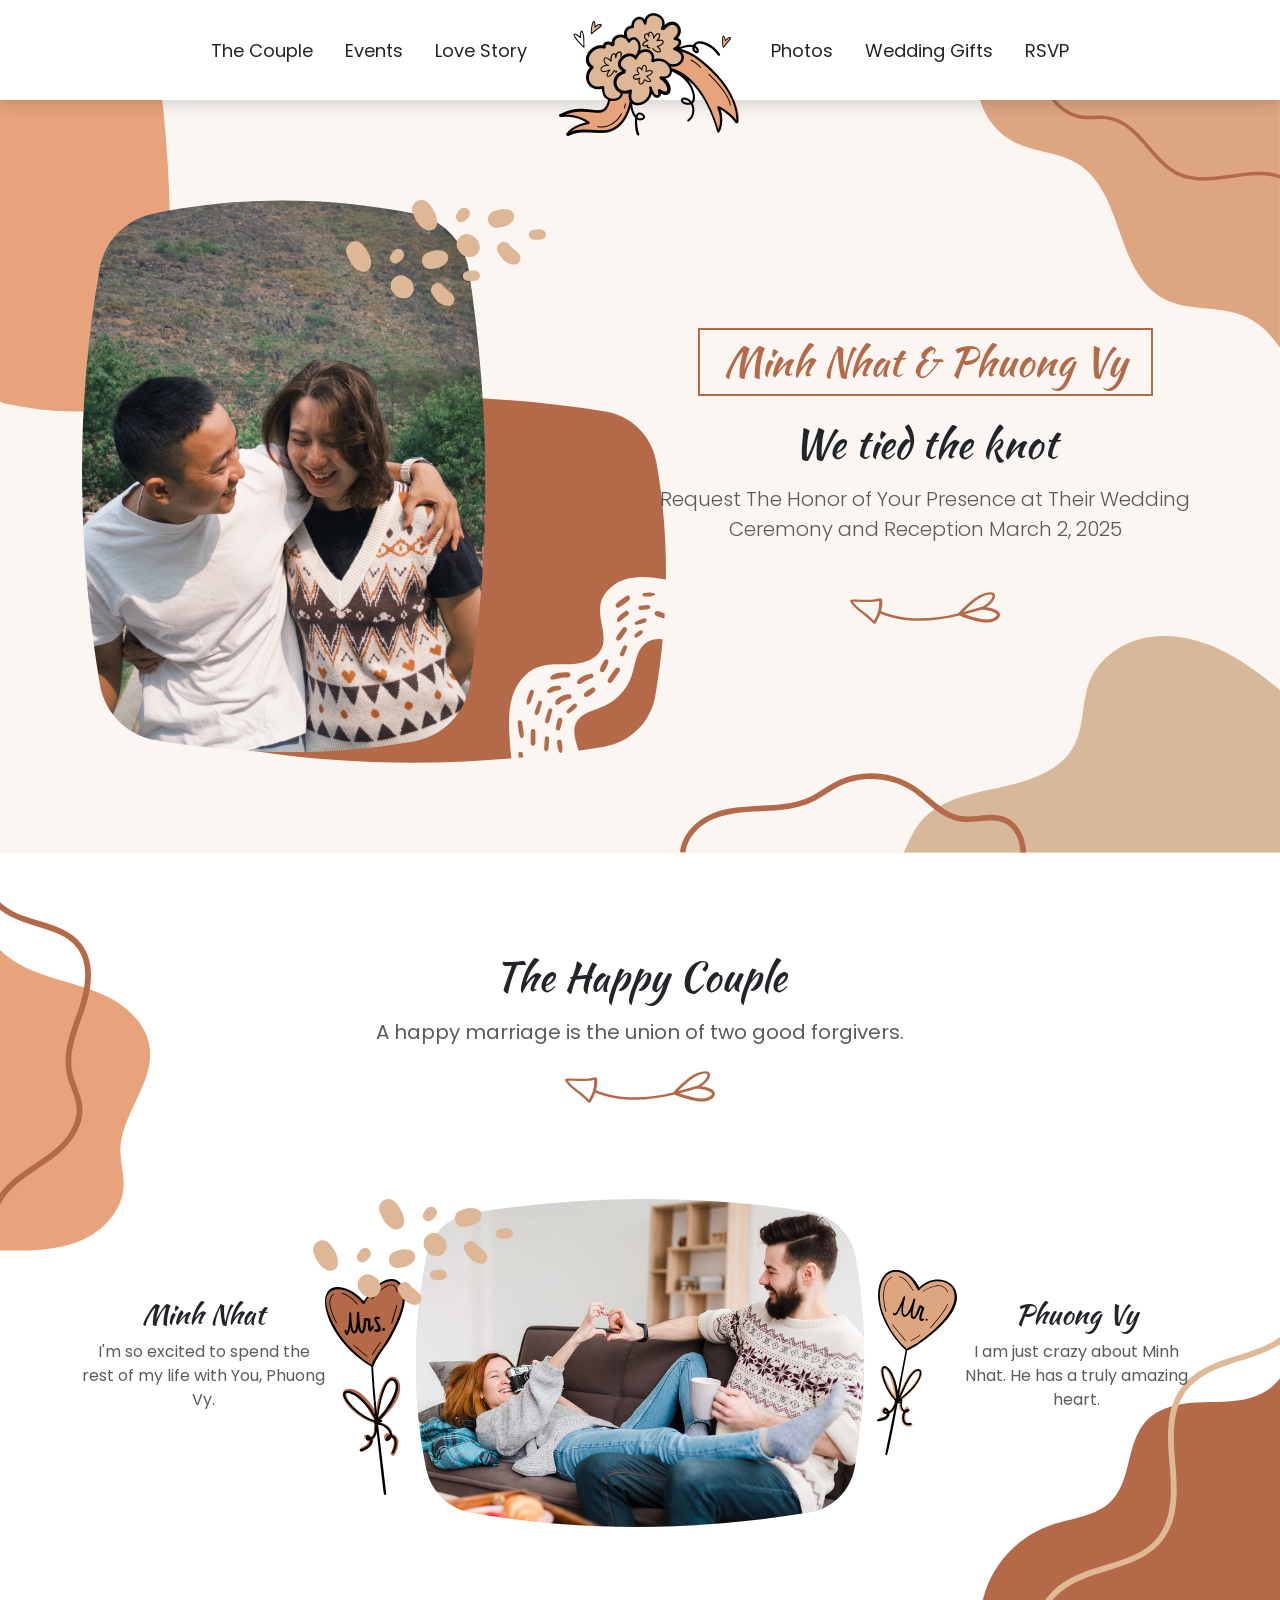
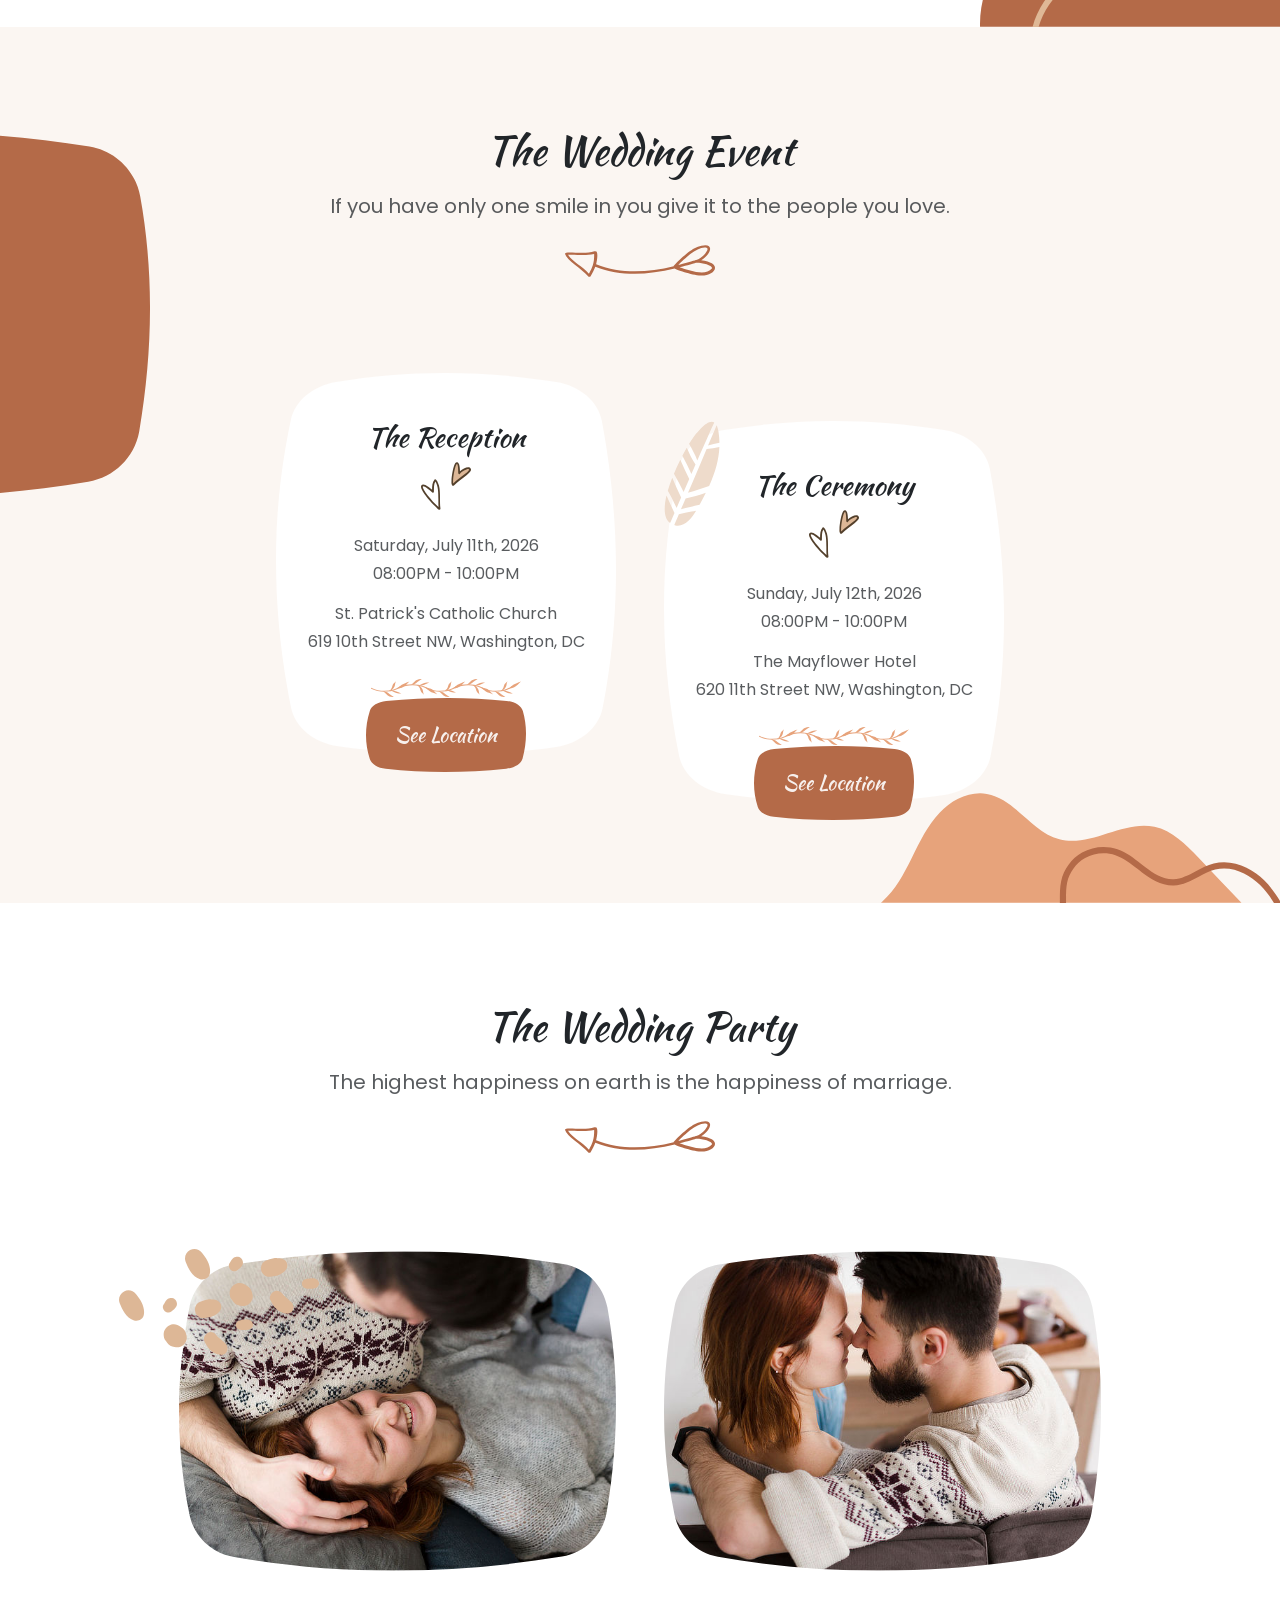
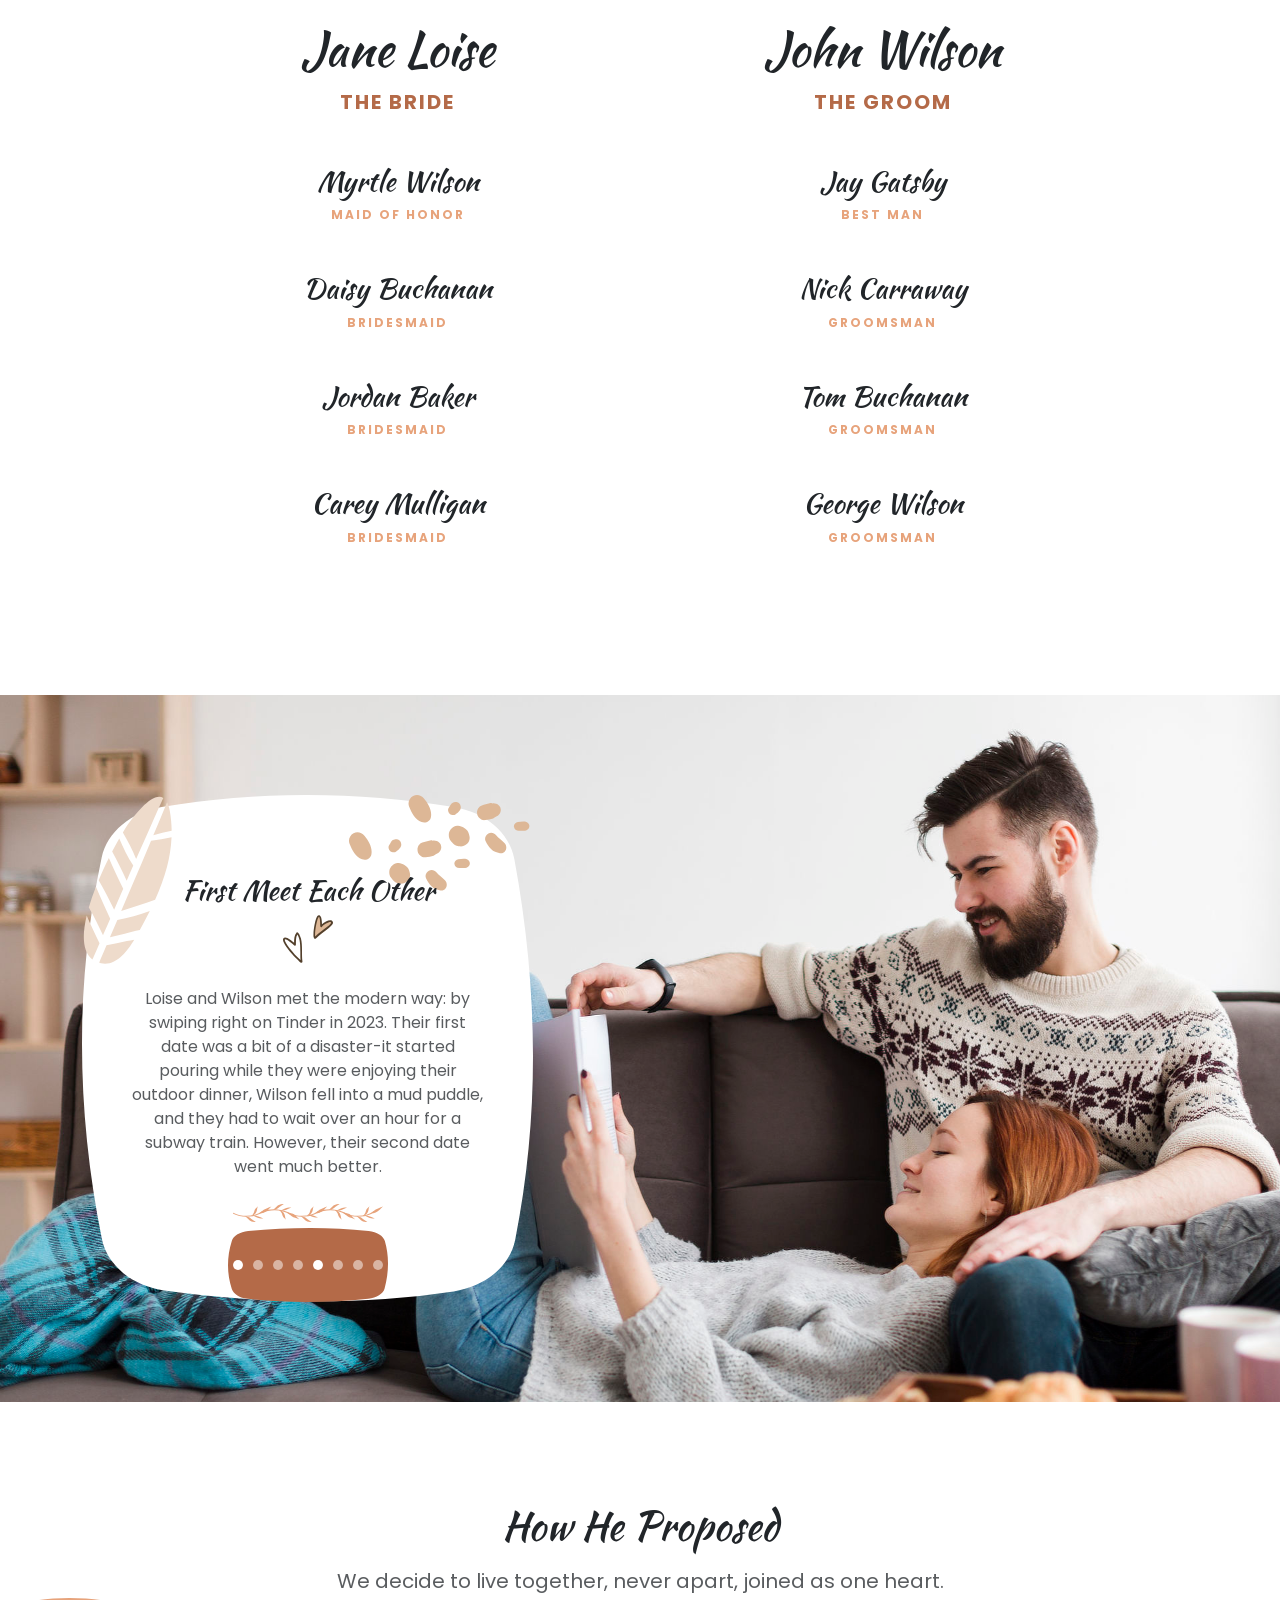
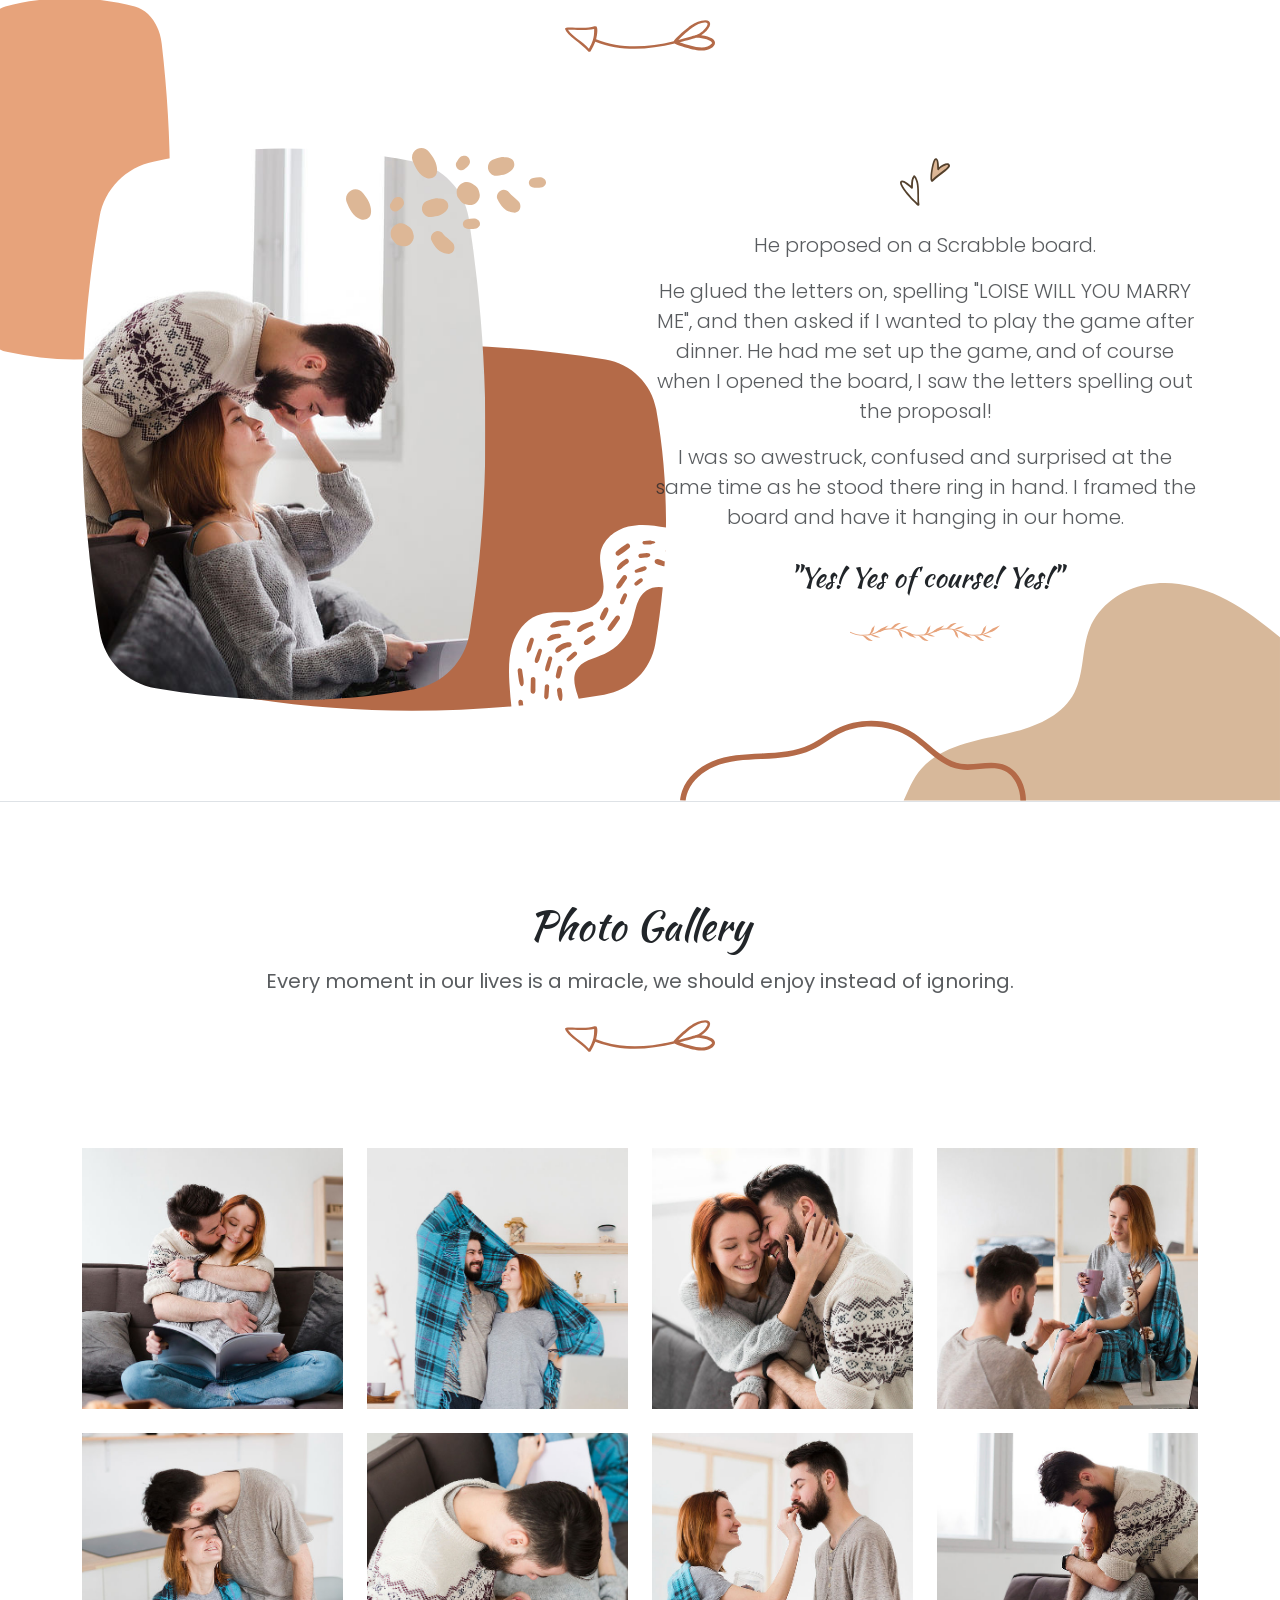
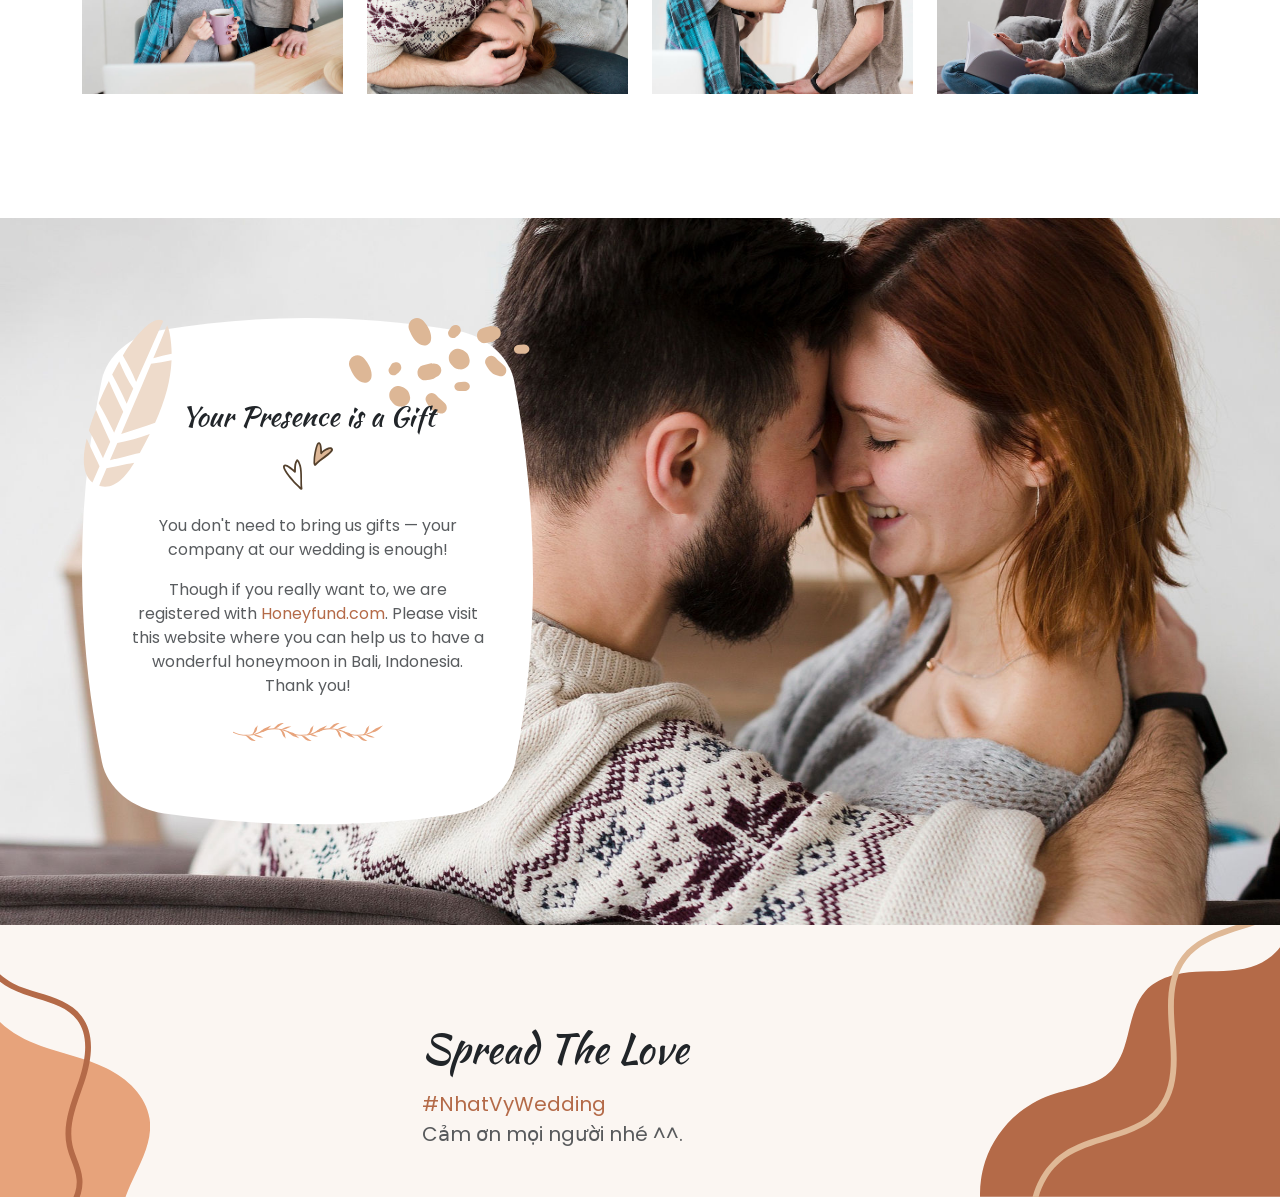
==== index.html @ d3020ee1 "Update" ====
<html lang="en" class="h-100 w-100"><head>
  <title>Nhat Vy - Wedding Invitation</title>

  <link href="css/style.min.css" rel="stylesheet">
  <link href="js/script.min.js" rel="preload">

  <meta charset="utf-8">
  <meta name="viewport" content="width=device-width, initial-scale=1">

  <meta name="description" content="Nhat Vy - Wedding Invitation">
  <meta name="keywords" content="Nhat Vy - Wedding Invitation">

  <!-- Required CSS files -->
  <link href="css/css.css" rel="stylesheet">

  <!-- Favicon -->
  <link rel="icon" href="images/favicon-32x32.png" sizes="32x32" type="image/png">
  <link rel="icon" href="images/favicon-16x16.png" sizes="16x16" type="image/png">
  <link rel="icon" href="images/favicon.ico">
</head>

<body id="page-top" class="h-100 overflow-x-hidden w-100">

  <!-- Preloader Start -->
  <div class="preloader bg-white h-100 position-fixed w-100 d-none">
      <svg width="100px" height="100px" viewBox="0 0 100 100" y="0px" x="0px" class="position-absolute start-50 top-50 translate-middle">
          <g>
              <path class="anim-heart" d="M89.49,37.8c0,25.54-39.59,46.24-39.59,46.24S10.31,63.34,10.31,37.8c0-29.59,39.59-28.67,39.59,0C49.9,10.06,89.49,8.21,89.49,37.8 z" stroke-miterlimit="10" stroke-linejoin="round" stroke-linecap="round" stroke-width="3.5" stroke="#000000" fill="#DDB796"></path>
              <path class="anim-heart-sm" d="M89.63,70.9c-3.57,10.15-22.21,12.84-22.21,12.84s-12.84-13.77-9.26-23.92c4.14-11.76,19.75-5.86,15.74,5.54 C77.78,54.33,93.78,59.13,89.63,70.9z" stroke-miterlimit="10" stroke-linejoin="round" stroke-linecap="round" stroke-width="3.5" stroke="#000000" fill="#B46A48"></path>
          </g>
      </svg>
  </div>
  <!-- Preloader End -->


  <!-- Header Start -->
  <header class="fixed-top">
      <nav class="navbar navbar-expand-lg p-0">
          <div class="container">
              <!-- Navbar brand (mobile) -->
              <div class="navbar-brand align-items-center d-flex d-lg-none me-0">
                  <img width="187" height="73" src="images/navbar-brand-mobile.png" alt="Logo">
              </div>

              <!-- Navbar toggler -->
              <button class="navbar-toggler bg-primary collapsed" type="button" data-bs-toggle="collapse" data-bs-target="#navbar" aria-controls="navbar" aria-expanded="false" aria-label="Toggle navigation">
                  <span class="navbar-toggler-icon"></span>
              </button>

              <!-- Navbar menu -->
              <div id="navbar" class="collapse navbar-collapse justify-content-lg-center">
                  <ul class="navbar-nav pt-3 pt-lg-0">
                      <li class="nav-item me-3">
                          <a class="nav-link page-scroll" href="#the-couple">The Couple</a>
                      </li>
                      <li class="nav-item me-3">
                          <a class="nav-link page-scroll" href="#wedding-event">Events</a>
                      </li>
                      <li class="nav-item">
                          <a class="nav-link page-scroll" href="#love-story">Love Story</a>
                      </li>
                  </ul>

                  <!-- Navbar brand (desktop) -->
                  <div class="navbar-brand d-none d-lg-block mx-3 mx-xl-4 position-relative text-center">
                      <img width="180" height="123" src="images/navbar-brand.png" alt="Logo" class="mt-4 position-absolute start-0 top-0">
                  </div>

                  <ul class="navbar-nav">
                      <li class="nav-item me-3">
                          <a class="nav-link page-scroll" href="#photos">Photos</a>
                      </li>
                      <li class="nav-item me-3">
                          <a class="nav-link page-scroll" href="#wedding-gifts">Wedding Gifts</a>
                      </li>
                      <li class="nav-item">
                          <a class="nav-link page-scroll" href="#rsvp">RSVP</a>
                      </li>
                  </ul>
              </div>
              <!-- //.collapse -->
          </div>
          <!-- //.container -->
      </nav>
  </header>
  <!-- Header End -->


  <!-- Spacer -->
  <span class="spacer d-block w-100"></span>


  <!-- Section - Hero Start -->
  <section id="hero" class="bg-secondary-2">
      <div class="container">
          <div class="row align-items-center">
              <div class="col-lg-6 mb-5 mb-lg-0 position-relative text-center z-2">
                  <div class="border border-2 border-primary d-inline-block mb-4 px-4 py-2">
                      <h2 class="font-alt fs-1 m-0 text-primary">Minh Nhat &amp; Phuong Vy</h2>
                  </div>
                  <!-- //.border -->

                  <h3 class="fs-1 font-alt mb-3">We tied the knot</h3>
                  <p class="lead mb-5 text-body-secondary">Request The Honor of Your Presence at Their Wedding Ceremony and Reception March 2, 2025</p>
                  <span class="divider divider-arrow"></span>
              </div>
              <!-- //.col-lg-6 -->

              <div class="col-lg-6 order-lg-first position-relative">
                  <div class="row justify-content-center justify-content-lg-start">
                      <div class="col-12 col-sm-10 col-md-8 col-lg-9">
                          <div class="position-relative z-2">
                              <svg width="100%" height="100%" viewBox="0 0 500 685" xmlns="http://www.w3.org/2000/svg" class="position-relative z-2">
                                  <defs>
                                      <clipPath id="clip-path-hero" clipPathUnits="userSpaceOnUse">
                                          <path d="M165.836,1644.64C94.328,1209.04 90.753,779.697 165.349,357.564C180.459,272.058 246.591,204.825 331.662,187.446C599.258,132.777 869.097,133.687 1141.07,187.523C1228.32,204.794 1295.77,274.608 1309.15,362.538C1375.85,800.802 1379.67,1230.03 1311.42,1648.91C1297.09,1736.89 1228.64,1806.34 1140.92,1822.2C881.395,1869.15 613.861,1865.59 339.554,1819.32C250.208,1804.25 180.513,1734.05 165.836,1644.64Z" transform="matrix(0.399961,0,0,0.399961,-44.3128,-58.0804)"></path>
                                      </clipPath>
                                  </defs>

                                  <foreignObject clip-path="url(#clip-path-hero)" width="100%" height="100%">
                                      <img src="images/hagiang.JPG" style="max-width: 500px;height: inherit" alt="The Couple">
                                  </foreignObject>
                              </svg>

                              <!-- SVG Image -->
                              <img src="images/shape-particle.svg" alt="" class="shape-particle end-0 position-absolute top-0 z-3">
                              <img src="images/shape-rect-the-couple-1.svg" alt="" class="shape-rect shape-rect-lg bottom-0 end-0 position-absolute z-1">
                          </div>
                          <!-- //.position-relative -->
                      </div>
                      <!-- //.col-12 -->
                  </div>
                  <!-- //.row -->

                  <!-- SVG Image -->
                  <img src="images/shape-rect-the-couple-3.svg" alt="" class="shape-rect d-md-none d-lg-block position-absolute start-0 top-0 z-1">
              </div>
              <!-- //.col-lg-6 -->
          </div>
          <!-- //.row -->
      </div>
      <!-- //.container -->

      <!-- SVG Image -->
      <img src="images/shape-wave-top-right.svg" alt="" class="shape-wave d-none d-lg-block end-0 position-absolute top-0 z-1">
      <img src="images/shape-wave-bottom-right-1.svg" alt="" class="shape-wave shape-wave-xl bottom-0 d-none d-lg-block end-0 position-absolute z-1">
  </section>
  <!-- Section - Hero End -->


  <!-- Section - The Couple Start -->
  <section id="the-couple">
      <div class="container position-relative z-2">
          <div class="row mb-5 pb-lg-5">
              <div class="col-12 position-relative text-center z-2">
                  <h2 class="font-alt fs-1 mb-3">The Happy Couple</h2>
                  <p class="fs-5 mb-4 text-body-secondary">A happy marriage is the union of two good forgivers.</p>
                  <span class="divider divider-arrow"></span>
              </div>
              <!-- //.col-12 -->
          </div>
          <!-- //.row -->

          <div class="row align-items-center gx-xl-5 justify-content-center">
              <div class="col-10 col-md-8 col-lg-5 col-xl-3 mb-5 mb-xl-0 text-center">
                  <h3 class="font-alt">Minh Nhat</h3>
                  <p class="text-body-secondary">I'm so excited to spend the rest of my life with You, Phuong Vy.</p>
              </div>
              <!-- //.col-10 -->

              <div class="col-10 col-md-8 col-xl-6 mb-5 mb-xl-0">
                  <div class="position-relative z-2">
                      <svg width="100%" height="328px" viewBox="0 0 624 456" xmlns="http://www.w3.org/2000/svg" class="position-relative z-2">
                          <defs>
                              <clipPath id="clip-path-the-couple" clipPathUnits="userSpaceOnUse">
                                  <path d="M122.297,1714.66C65.338,1367.69 62.491,1025.7 121.909,689.455C133.944,621.346 186.621,567.793 254.384,553.949C467.534,510.404 682.471,511.129 899.109,554.011C968.605,567.767 1022.33,623.377 1032.99,693.417C1086.12,1042.51 1089.16,1384.41 1034.8,1718.06C1023.38,1788.14 968.865,1843.46 898.991,1856.1C692.267,1893.49 479.166,1890.66 260.67,1853.8C189.503,1841.8 133.988,1785.88 122.297,1714.66Z" transform="matrix(2.80689e-17,-0.457937,0.4584,2.80405e-17,-239.087,491.927)"></path>
                              </clipPath>
                          </defs>

                          <foreignObject clip-path="url(#clip-path-the-couple)" width="100%" height="100%">
                              <img src="images/the-couple.jpg" alt="The Couple">
                          </foreignObject>
                      </svg>

                      <!-- SVG Image -->
                      <img src="images/shape-particle.svg" alt="" class="shape-particle d-none d-md-block position-absolute start-0 top-0 z-3">
                      <img src="images/shape-heart-balloon-mrs.svg" alt="" class="shape-heart-balloon mt-4 position-absolute start-0 top-50 translate-middle-y z-2">
                      <img src="images/shape-heart-balloon-mr.svg" alt="" class="shape-heart-balloon end-0 position-absolute top-50 translate-middle-y z-2">
                  </div>
                  <!-- //.position-relative -->
              </div>
              <!-- //.col-10 -->

              <div class="col-10 col-md-8 col-lg-5 col-xl-3 text-center">
                  <h3 class="font-alt">Phuong Vy</h3>
                  <p class="text-body-secondary">I am just crazy about Minh Nhat. He has a truly amazing heart.</p>
              </div>
              <!-- //.col-10 -->
          </div>
          <!-- //.row -->
      </div>
      <!-- //.container -->

      <!-- SVG Image -->
      <img src="images/shape-wave-top-left-1.svg" alt="" class="shape-wave shape-wave-sm d-none d-lg-block mt-5 position-absolute start-0 top-0 z-1">
      <img src="images/shape-wave-bottom-right-2.svg" alt="" class="shape-wave bottom-0 d-none d-lg-block end-0 position-absolute z-1">
  </section>
  <!-- Section - The Couple End -->


  <!-- Section - Wedding Event Start -->
  <section id="wedding-event" class="bg-secondary-2">
      <div class="container position-relative z-2">
          <div class="row mb-5 pb-lg-5">
              <div class="col-12 position-relative text-center z-2">
                  <h2 class="font-alt fs-1 mb-3">The Wedding Event</h2>
                  <p class="fs-5 mb-4 text-body-secondary">If you have only one smile in you give it to the people you love.</p>
                  <span class="divider divider-arrow"></span>
              </div>
              <!-- //.col-12 -->
          </div>
          <!-- //.row -->

          <div class="row gx-lg-5 justify-content-center">
              <div class="col-12 col-sm-10 col-md-8 col-lg-6 col-xl-4 mb-5 mb-xl-0">
                  <div class="position-relative">
                      <div class="d-flex flex-column h-100 justify-content-between position-absolute start-0 text-center top-0 w-100">
                          <div class="mt-5 px-4">
                              <h3 class="font-alt">The Reception</h3>
                              <span class="divider divider-heart mb-3 mb-sm-4"></span>
                              <p class="mb-1 text-body-secondary">Saturday, July 11th, 2026</p>
                              <p class="text-body-secondary">08:00PM - 10:00PM</p>
                              <p class="mb-1 text-body-secondary">St. Patrick's Catholic Church</p>
                              <p class="mb-sm-4 text-body-secondary">619 10th Street NW, Washington, DC</p>
                              <span class="divider divider-floral d-none d-sm-block"></span>
                          </div>
                          <!-- //.mt-5 -->

                          <a href="#" target="_blank" class="btn mx-auto">
                              <span>See Location</span>
                          </a>
                      </div>
                      <!-- //.d-flex -->

                      <!-- SVG Image -->
                      <img src="images/shape-rect-wedding-event-1.svg" alt="" class="img-fluid">
                  </div>
                  <!-- //.position-relative -->
              </div>
              <!-- //.col-12 -->

              <div class="col-12 col-sm-10 col-md-8 col-lg-6 col-xl-4 mb-5 mb-xl-0 mt-xl-5">
                  <div class="position-relative">
                      <div class="d-flex flex-column h-100 justify-content-between position-absolute start-0 text-center top-0 w-100">
                          <div class="mt-5 px-4">
                              <h3 class="font-alt">The Ceremony</h3>
                              <span class="divider divider-heart mb-3 mb-sm-4"></span>
                              <p class="mb-1 text-body-secondary">Sunday, July 12th, 2026</p>
                              <p class="text-body-secondary">08:00PM - 10:00PM</p>
                              <p class="mb-1 text-body-secondary">The Mayflower Hotel</p>
                              <p class="mb-sm-4 text-body-secondary">620 11th Street NW, Washington, DC</p>
                              <span class="divider divider-floral d-none d-sm-block"></span>
                          </div>
                          <!-- //.mt-5 -->

                          <a href="#" target="_blank" class="btn mx-auto">
                              <span>See Location</span>
                          </a>
                      </div>
                      <!-- //.d-flex -->

                      <!-- SVG Image -->
                      <img src="images/shape-rect-wedding-event-2.svg" alt="" class="img-fluid">
                  </div>
                  <!-- //.position-relative -->
              </div>
              <!-- //.col-12 -->
          </div>
          <!-- //.row -->
      </div>
      <!-- //.container -->

      <!-- SVG Image -->
      <img src="images/shape-rect-middle-left.svg" alt="" class="shape-events shape-rect shape-rect-lg d-none d-lg-block position-absolute start-0 top-50 translate-middle z-1">
      <img src="images/shape-wave-bottom-right-3.svg" alt="" class="shape-wave shape-wave-lg bottom-0 d-none d-lg-block end-0 position-absolute z-1">
  </section>
  <!-- Section - Wedding Event End -->


  <!-- Section - Wedding Party Start -->
  <section id="wedding-party">
      <div class="container">
          <div class="row mb-5 pb-lg-5">
              <div class="col-12 position-relative text-center z-2">
                  <h2 class="font-alt fs-1 mb-3">The Wedding Party</h2>
                  <p class="fs-5 mb-4 text-body-secondary">The highest happiness on earth is the happiness of marriage.</p>
                  <span class="divider divider-arrow"></span>
              </div>
              <!-- //.col-12 -->
          </div>
          <!-- //.row -->

          <div class="row gx-lg-5 justify-content-center">
              <div class="col-12 col-sm-10 col-md-8 col-lg-6 col-xl-5 mb-5 mb-lg-0 text-center">
                  <div class="position-relative mb-5">
                      <svg width="100%" height="324px" viewBox="0 0 624 456" xmlns="http://www.w3.org/2000/svg" class="position-relative z-2">
                          <defs>
                              <clipPath id="clip-path-wedding-party-1" clipPathUnits="userSpaceOnUse">
                                  <path d="M122.297,1714.66C65.338,1367.69 62.491,1025.7 121.909,689.455C133.944,621.346 186.621,567.793 254.384,553.949C467.534,510.404 682.471,511.129 899.109,554.011C968.605,567.767 1022.33,623.377 1032.99,693.417C1086.12,1042.51 1089.16,1384.41 1034.8,1718.06C1023.38,1788.14 968.865,1843.46 898.991,1856.1C692.267,1893.49 479.166,1890.66 260.67,1853.8C189.503,1841.8 133.988,1785.88 122.297,1714.66Z" transform="matrix(2.80689e-17,-0.457937,0.4584,2.80405e-17,-239.087,491.927)"></path>
                              </clipPath>
                          </defs>

                          <foreignObject clip-path="url(#clip-path-wedding-party-1)" width="100%" height="100%">
                              <img src="images/wedding-party-1.jpg" alt="The Bride">
                          </foreignObject>
                      </svg>

                      <!-- SVG Image -->
                      <img src="images/shape-particle.svg" alt="" class="shape-particle d-none d-md-block position-absolute start-0 top-0 z-3">
                  </div>
                  <!-- //.position-relative -->

                  <h3 class="display-5 font-alt">Jane Loise</h3>
                  <p class="fs-5 fw-bold ls-2 mb-5 text-primary text-uppercase">The Bride</p>

                  <ul class="list-unstyled">
                      <li class="mb-5">
                          <h3 class="font-alt">Myrtle Wilson</h3>
                          <p class="fs-10 fw-bold ls-2 m-0 text-primary-2 text-uppercase">Maid of Honor</p>
                      </li>

                      <li class="mb-5">
                          <h3 class="font-alt">Daisy Buchanan</h3>
                          <p class="fs-10 fw-bold ls-2 m-0 text-primary-2 text-uppercase">Bridesmaid</p>
                      </li>

                      <li class="mb-5">
                          <h3 class="font-alt">Jordan Baker</h3>
                          <p class="fs-10 fw-bold ls-2 m-0 text-primary-2 text-uppercase">Bridesmaid</p>
                      </li>

                      <li class="mb-5">
                          <h3 class="font-alt">Carey Mulligan</h3>
                          <p class="fs-10 fw-bold ls-2 m-0 text-primary-2 text-uppercase">Bridesmaid</p>
                      </li>
                  </ul>
              </div>
              <!-- //.col-12 -->

              <div class="col-12 col-sm-10 col-md-8 col-lg-6 col-xl-5 text-center">
                  <div class="position-relative mb-5">
                      <svg width="100%" height="324px" viewBox="0 0 624 456" xmlns="http://www.w3.org/2000/svg" class="position-relative z-2">
                          <defs>
                              <clipPath id="clip-path-wedding-party-2" clipPathUnits="userSpaceOnUse">
                                  <path d="M122.297,1714.66C65.338,1367.69 62.491,1025.7 121.909,689.455C133.944,621.346 186.621,567.793 254.384,553.949C467.534,510.404 682.471,511.129 899.109,554.011C968.605,567.767 1022.33,623.377 1032.99,693.417C1086.12,1042.51 1089.16,1384.41 1034.8,1718.06C1023.38,1788.14 968.865,1843.46 898.991,1856.1C692.267,1893.49 479.166,1890.66 260.67,1853.8C189.503,1841.8 133.988,1785.88 122.297,1714.66Z" transform="matrix(2.80689e-17,-0.457937,0.4584,2.80405e-17,-239.087,491.927)"></path>
                              </clipPath>
                          </defs>

                          <foreignObject clip-path="url(#clip-path-wedding-party-2)" width="100%" height="100%">
                              <img src="images/wedding-party-2.jpg" alt="The Groom">
                          </foreignObject>
                      </svg>
                  </div>
                  <!-- //.position-relative -->

                  <h3 class="display-5 font-alt">John Wilson</h3>
                  <p class="fs-5 fw-bold ls-2 mb-5 text-primary text-uppercase">The Groom</p>

                  <ul class="list-unstyled">
                      <li class="mb-5">
                          <h3 class="font-alt">Jay Gatsby</h3>
                          <p class="fs-10 fw-bold ls-2 m-0 text-primary-2 text-uppercase">Best Man</p>
                      </li>

                      <li class="mb-5">
                          <h3 class="font-alt">Nick Carraway</h3>
                          <p class="fs-10 fw-bold ls-2 m-0 text-primary-2 text-uppercase">Groomsman</p>
                      </li>

                      <li class="mb-5">
                          <h3 class="font-alt">Tom Buchanan</h3>
                          <p class="fs-10 fw-bold ls-2 m-0 text-primary-2 text-uppercase">Groomsman</p>
                      </li>

                      <li class="mb-5">
                          <h3 class="font-alt">George Wilson</h3>
                          <p class="fs-10 fw-bold ls-2 m-0 text-primary-2 text-uppercase">Groomsman</p>
                      </li>
                  </ul>
              </div>
              <!-- //.col-12 -->
          </div>
          <!-- //.row -->
      </div>
      <!-- //.container -->
  </section>
  <!-- Section - Wedding Party End -->


  <!-- Section - Love Story Start -->
  <section id="love-story" class="bg-holder" data-bg-image="images/bg-love-story.jpg" style="background-image: url(&quot;images/bg-love-story.jpg&quot;);">
      <div class="container">
          <div class="row align-items-center justify-content-center justify-content-lg-start">
              <div class="col-12 col-sm-10 col-md-8 col-lg-6 col-xl-5">
                  <div id="carousel-love-story" class="carousel slide">
                      <div class="carousel-inner">
                          <div class="carousel-item active">
                              <div class="shape-rect-content-wrapper position-relative py-5 py-sm-0 rounded-5">
                                  <div class="shape-rect-content d-flex flex-column justify-content-center pb-5 pb-xl-0 px-4 px-sm-5 text-center">
                                      <h3 class="font-alt">First Meet Each Other</h3>
                                      <span class="divider divider-heart mb-4"></span>
                                      <p class="mb-xl-4 text-body-secondary">Loise and Wilson met the modern way: by swiping right on Tinder in 2023. Their first date was a bit of a disaster-it started pouring while they were enjoying their outdoor dinner, Wilson fell into a mud puddle, and they had to wait over an hour for a subway train. However, their second date went much better.</p>
                                      <span class="divider divider-floral d-none d-xl-block"></span>
                                  </div>
                                  <!-- //.shape-rect-content -->

                                  <!-- SVG Image -->
                                  <img src="images/shape-rect-content-wrapper.svg" alt="" class="d-none d-sm-block img-fluid">
                              </div>
                              <!-- //.shape-rect-content-wrapper -->
                          </div>
                          <!-- //.carousel-item -->

                          <div class="carousel-item">
                              <div class="shape-rect-content-wrapper position-relative py-5 py-sm-0 rounded-5">
                                  <div class="shape-rect-content d-flex flex-column justify-content-center pb-5 pb-xl-0 px-4 px-sm-5 text-center">
                                      <h3 class="font-alt">When We Go Out Together</h3>
                                      <span class="divider divider-heart mb-4"></span>
                                      <p class="mb-xl-4 text-body-secondary">Loise and Wilson met the modern way: by swiping right on Tinder in 2023. Their first date was a bit of a disaster-it started pouring while they were enjoying their outdoor dinner, Wilson fell into a mud puddle, and they had to wait over an hour for a subway train. However, their second date went much better.</p>
                                      <span class="divider divider-floral d-none d-xl-block"></span>
                                  </div>
                                  <!-- //.shape-rect-content -->

                                  <!-- SVG Image -->
                                  <img src="images/shape-rect-content-wrapper.svg" alt="" class="d-none d-sm-block img-fluid">
                              </div>
                              <!-- //.shape-rect-content-wrapper -->
                          </div>
                          <!-- //.carousel-item -->

                          <div class="carousel-item">
                              <div class="shape-rect-content-wrapper position-relative py-5 py-sm-0 rounded-5">
                                  <div class="shape-rect-content d-flex flex-column justify-content-center pb-5 pb-xl-0 px-4 px-sm-5 text-center">
                                      <h3 class="font-alt">Have a Lovely Time</h3>
                                      <span class="divider divider-heart mb-4"></span>
                                      <p class="mb-xl-4 text-body-secondary">Loise and Wilson met the modern way: by swiping right on Tinder in 2023. Their first date was a bit of a disaster-it started pouring while they were enjoying their outdoor dinner, Wilson fell into a mud puddle, and they had to wait over an hour for a subway train. However, their second date went much better.</p>
                                      <span class="divider divider-floral d-none d-xl-block"></span>
                                  </div>
                                  <!-- //.shape-rect-content -->

                                  <!-- SVG Image -->
                                  <img src="images/shape-rect-content-wrapper.svg" alt="" class="d-none d-sm-block img-fluid">
                              </div>
                              <!-- //.shape-rect-content-wrapper -->
                          </div>
                          <!-- //.carousel-item -->

                          <div class="carousel-item">
                              <div class="shape-rect-content-wrapper position-relative py-5 py-sm-0 rounded-5">
                                  <div class="shape-rect-content d-flex flex-column justify-content-center pb-5 pb-xl-0 px-4 px-sm-5 text-center">
                                      <h3 class="font-alt">We Fall in Love Each Other</h3>
                                      <span class="divider divider-heart mb-4"></span>
                                      <p class="mb-xl-4 text-body-secondary">Loise and Wilson met the modern way: by swiping right on Tinder in 2023. Their first date was a bit of a disaster-it started pouring while they were enjoying their outdoor dinner, Wilson fell into a mud puddle, and they had to wait over an hour for a subway train. However, their second date went much better.</p>
                                      <span class="divider divider-floral d-none d-xl-block"></span>
                                  </div>
                                  <!-- //.shape-rect-content -->

                                  <!-- SVG Image -->
                                  <img src="images/shape-rect-content-wrapper.svg" alt="" class="d-none d-sm-block img-fluid">
                              </div>
                              <!-- //.shape-rect-content-wrapper -->
                          </div>
                          <!-- //.carousel-item -->
                      </div>
                      <!-- //.carousel-inner -->

                      <div class="carousel-indicators align-items-center d-flex m-0 mx-auto">
                          <img src="images/carousel-indicator-wrapper.svg" alt="" class="img-fluid position-absolute start-0 top-0">
                      <button type="button" data-bs-target="#carousel-love-story" data-bs-slide-to="0" aria-label="Slide 1" class="active" aria-current="true"></button><button type="button" data-bs-target="#carousel-love-story" data-bs-slide-to="1" aria-label="Slide 2"></button><button type="button" data-bs-target="#carousel-love-story" data-bs-slide-to="2" aria-label="Slide 3"></button><button type="button" data-bs-target="#carousel-love-story" data-bs-slide-to="3" aria-label="Slide 4"></button></div>
                      <!-- //.carousel-indicators -->
                  </div>
                  <!-- //.carousel -->
              </div>
              <!-- //.col-12 -->
          </div>
          <!-- //.row -->
      </div>
      <!-- //.container -->
  </section>
  <!-- Section - Love Story End -->


  <!-- Section - Proposed Start -->
  <section id="proposed">
      <div class="container">
          <div class="row mb-5 pb-lg-5">
              <div class="col-12 position-relative text-center z-2">
                  <h2 class="font-alt fs-1 mb-3">How He Proposed</h2>
                  <p class="fs-5 mb-4 text-body-secondary">We decide to live together, never apart, joined as one heart.</p>
                  <span class="divider divider-arrow"></span>
              </div>
              <!-- //.col-12 -->
          </div>
          <!-- //.row -->

          <div class="row align-items-center">
              <div class="col-lg-6 position-relative mb-5 mb-lg-0">
                  <div class="row justify-content-center justify-content-lg-start">
                      <div class="col-12 col-sm-10 col-md-8 col-lg-9">
                          <div class="position-relative z-2">
                              <svg width="100%" height="100%" viewBox="0 0 500 685" xmlns="http://www.w3.org/2000/svg" class="position-relative z-2">
                                  <defs>
                                      <clipPath id="clip-path-proposed" clipPathUnits="userSpaceOnUse">
                                          <path d="M165.836,1644.64C94.328,1209.04 90.753,779.697 165.349,357.564C180.459,272.058 246.591,204.825 331.662,187.446C599.258,132.777 869.097,133.687 1141.07,187.523C1228.32,204.794 1295.77,274.608 1309.15,362.538C1375.85,800.802 1379.67,1230.03 1311.42,1648.91C1297.09,1736.89 1228.64,1806.34 1140.92,1822.2C881.395,1869.15 613.861,1865.59 339.554,1819.32C250.208,1804.25 180.513,1734.05 165.836,1644.64Z" transform="matrix(0.399961,0,0,0.399961,-44.3128,-58.0804)"></path>
                                      </clipPath>
                                  </defs>

                                  <foreignObject clip-path="url(#clip-path-proposed)" width="100%" height="100%">
                                      <img src="images/the-couple-proposed.jpg" alt="The Couple">
                                  </foreignObject>
                              </svg>

                              <!-- SVG Image -->
                              <img src="images/shape-particle.svg" alt="" class="shape-particle end-0 position-absolute top-0 z-3">
                              <img src="images/shape-rect-the-couple-2.svg" alt="" class="shape-rect shape-rect-lg bottom-0 end-0 position-absolute z-1">
                          </div>
                          <!-- //.position-relative -->
                      </div>
                      <!-- //.col-12 -->
                  </div>
                  <!-- //.row -->

                  <!-- SVG Image -->
                  <img src="images/shape-rect-the-couple-3.svg" alt="" class="shape-rect d-md-none d-lg-block position-absolute start-0 top-0 z-1">
              </div>
              <!-- //.col-lg-6 -->

              <div class="col-lg-6 position-relative text-center z-2">
                  <span class="divider divider-heart mb-4"></span>

                  <div class="lead mb-4 text-body-secondary">
                      <p>He proposed on a Scrabble board.</p>
                      <p>He glued the letters on, spelling "LOISE WILL YOU MARRY ME", and then asked if I wanted to play the game after dinner. He had me set up the game, and of course when I opened the board, I saw the letters spelling out the proposal!</p>
                      <p>I was so awestruck, confused and surprised at the same time as he stood there ring in hand. I framed the board and have it hanging in our home.</p>
                  </div>
                  <!-- //.lead -->

                  <p class="font-alt fs-3 mb-4">"Yes! Yes of course! Yes!"</p>
                  <span class="divider divider-floral mb-xl-5"></span>
              </div>
              <!-- //.col-lg-6 -->
          </div>
          <!-- //.row -->
      </div>
      <!-- //.container -->

      <!-- SVG Image -->
      <img src="images/shape-wave-bottom-right-1.svg" alt="" class="shape-wave shape-wave-xl bottom-0 d-none d-lg-block end-0 position-absolute z-1">
  </section>
  <!-- Section - Proposed End -->


  <!-- Section - Photos Start -->
  <section id="photos" class="border-top">
      <div class="container">
          <div class="row mb-5 pb-lg-5">
              <div class="col-12 position-relative text-center z-2">
                  <h2 class="font-alt fs-1 mb-3">Photo Gallery</h2>
                  <p class="fs-5 mb-4 text-body-secondary">Every moment in our lives is a miracle, we should enjoy instead of ignoring.</p>
                  <span class="divider divider-arrow"></span>
              </div>
              <!-- //.col-12 -->
          </div>
          <!-- //.row -->

          <div class="row gallery-grid">
              <div class="col-6 col-lg-3 mb-4">
                  <figure>
                      <a href="images/photo-1.jpg" data-gall="photos" class="vbox-item">
                          <img src="images/photo-1.jpg" alt="" class="img-fluid">
                      </a>
                  </figure>
              </div>
              <!-- //.col-6 -->

              <div class="col-6 col-lg-3 mb-4">
                  <figure>
                      <a href="images/photo-2.jpg" data-gall="photos" class="vbox-item">
                          <img src="images/photo-2.jpg" alt="" class="img-fluid">
                      </a>
                  </figure>
              </div>
              <!-- //.col-6 -->

              <div class="col-6 col-lg-3 mb-4">
                  <figure>
                      <a href="images/photo-3.jpg" data-gall="photos" class="vbox-item">
                          <img src="images/photo-3.jpg" alt="" class="img-fluid">
                      </a>
                  </figure>
              </div>
              <!-- //.col-6 -->

              <div class="col-6 col-lg-3 mb-4">
                  <figure>
                      <a href="images/photo-4.jpg" data-gall="photos" class="vbox-item">
                          <img src="images/photo-4.jpg" alt="" class="img-fluid">
                      </a>
                  </figure>
              </div>
              <!-- //.col-6 -->

              <div class="col-6 col-lg-3 mb-4">
                  <figure>
                      <a href="images/photo-5.jpg" data-gall="photos" class="vbox-item">
                          <img src="images/photo-5.jpg" alt="" class="img-fluid">
                      </a>
                  </figure>
              </div>
              <!-- //.col-6 -->

              <div class="col-6 col-lg-3 mb-4">
                  <figure>
                      <a href="images/photo-6.jpg" data-gall="photos" class="vbox-item">
                          <img src="images/photo-6.jpg" alt="" class="img-fluid">
                      </a>
                  </figure>
              </div>
              <!-- //.col-6 -->

              <div class="col-6 col-lg-3 mb-4">
                  <figure>
                      <a href="images/photo-7.jpg" data-gall="photos" class="vbox-item">
                          <img src="images/photo-7.jpg" alt="" class="img-fluid">
                      </a>
                  </figure>
              </div>
              <!-- //.col-6 -->

              <div class="col-6 col-lg-3 mb-4">
                  <figure>
                      <a href="images/photo-8.jpg" data-gall="photos" class="vbox-item">
                          <img src="images/photo-8.jpg" alt="" class="img-fluid">
                      </a>
                  </figure>
              </div>
              <!-- //.col-6 -->
          </div>
          <!-- //.row -->
      </div>
      <!-- //.container -->
  </section>
  <!-- Section - Photos End -->


  <!-- Section - Wedding Gifts Start -->
  <section id="wedding-gifts" class="bg-holder" data-bg-image="images/bg-wedding-gifts.jpg" style="background-image: url(&quot;images/bg-wedding-gifts.jpg&quot;);">
      <div class="container">
          <div class="row align-items-center justify-content-center justify-content-lg-start">
              <div class="col-12 col-sm-10 col-md-8 col-lg-6 col-xl-5">
                  <div class="shape-rect-content-wrapper position-relative py-5 py-sm-0 rounded-5">
                      <div class="shape-rect-content d-flex flex-column justify-content-center px-4 px-sm-5 text-center">
                          <h3 class="font-alt">Your Presence is a Gift</h3>
                          <span class="divider divider-heart mb-4"></span>

                          <div class="mb-2 text-body-secondary">
                              <p>You don't need to bring us gifts — your company at our wedding is enough!</p>
                              <p>Though if you really want to, we are registered with <a href="#">Honeyfund.com</a>. Please visit this website where you can help us to have a wonderful honeymoon in Bali, Indonesia. Thank you!</p>
                          </div>
                          <!-- //.mb-2 -->

                          <span class="divider divider-floral d-none d-xl-block"></span>
                      </div>
                      <!-- //.shape-rect-content -->

                      <!-- SVG Image -->
                      <img src="images/shape-rect-content-wrapper.svg" alt="" class="d-none d-sm-block img-fluid">
                  </div>
                  <!-- //.shape-rect-content-wrapper -->
              </div>
              <!-- //.col-12 -->
          </div>
          <!-- //.row -->
      </div>
      <!-- //.container -->
  </section>
  <!-- Section - Wedding Gifts End -->


  <!-- Footer Start -->
  <footer class="bg-secondary-2 pb-0 section">
      <div class="container">
          <div class="row align-items-center gx-md-5 justify-content-center">
              <div class="col-md-12 col-xl-5 mb-5 position-relative text-center text-md-start z-2">
                  <h2 class="font-alt fs-1 mb-3">Spread The Love</h2>
                  <p class="fs-5 m-0 text-body-secondary"><span class="text-primary">#NhatVyWedding</span></p>
                  <p class="fs-5 m-0 text-body-secondary">Cảm ơn mọi người nhé ^^.</p>
              </div>
              <!-- //.col-10 -->
          </div>
          <!-- //.row -->
      </div>
      <!-- //.container -->

      <!-- SVG Image -->
      <img src="images/shape-wave-top-left-1.svg" alt="" class="shape-wave shape-wave-sm d-none d-lg-block mt-5 position-absolute start-0 top-0 z-1">
      <img src="images/shape-wave-bottom-right-2.svg" alt="" class="shape-wave bottom-0 d-none d-lg-block end-0 position-absolute z-3">
  </footer>
  <!-- Footer End -->
  <script src="js/script.min.js"></script>
  <script src="js/custom.js"></script>
</body>
</html>
---- css/style.min.css ----
@import"https://fonts.googleapis.com/css2?family=Kaushan+Script&family=Poppins:wght@400;600;700&display=swap";:root,[data-bs-theme=light]{--bs-blue: #0d6efd;--bs-indigo: #6610f2;--bs-purple: #6f42c1;--bs-pink: #d63384;--bs-red: #dc3545;--bs-orange: #fd7e14;--bs-yellow: #ffc107;--bs-green: #198754;--bs-teal: #20c997;--bs-cyan: #0dcaf0;--bs-black: #000;--bs-white: #fff;--bs-gray: #6c757d;--bs-gray-dark: #343a40;--bs-gray-100: #f8f9fa;--bs-gray-200: #e9ecef;--bs-gray-300: #dee2e6;--bs-gray-400: #ced4da;--bs-gray-500: #adb5bd;--bs-gray-600: #6c757d;--bs-gray-700: #495057;--bs-gray-800: #343a40;--bs-gray-900: #212529;--bs-primary: #B46A48;--bs-secondary: #DDB796;--bs-success: #198754;--bs-info: #0dcaf0;--bs-warning: #ffc107;--bs-danger: #dc3545;--bs-light: #f8f9fa;--bs-dark: #212529;--bs-primary-2: #E7A37B;--bs-secondary-2: #FBF6F2;--bs-primary-rgb: 180, 106, 72;--bs-secondary-rgb: 221, 183, 150;--bs-success-rgb: 25, 135, 84;--bs-info-rgb: 13, 202, 240;--bs-warning-rgb: 255, 193, 7;--bs-danger-rgb: 220, 53, 69;--bs-light-rgb: 248, 249, 250;--bs-dark-rgb: 33, 37, 41;--bs-primary-2-rgb: 231, 163, 123;--bs-secondary-2-rgb: 251, 246, 242;--bs-primary-text-emphasis: #482a1d;--bs-secondary-text-emphasis: #58493c;--bs-success-text-emphasis: #0a3622;--bs-info-text-emphasis: #055160;--bs-warning-text-emphasis: #664d03;--bs-danger-text-emphasis: #58151c;--bs-light-text-emphasis: #495057;--bs-dark-text-emphasis: #495057;--bs-primary-bg-subtle: #f0e1da;--bs-secondary-bg-subtle: #f8f1ea;--bs-success-bg-subtle: #d1e7dd;--bs-info-bg-subtle: #cff4fc;--bs-warning-bg-subtle: #fff3cd;--bs-danger-bg-subtle: #f8d7da;--bs-light-bg-subtle: #fcfcfd;--bs-dark-bg-subtle: #ced4da;--bs-primary-border-subtle: #e1c3b6;--bs-secondary-border-subtle: #f1e2d5;--bs-success-border-subtle: #a3cfbb;--bs-info-border-subtle: #9eeaf9;--bs-warning-border-subtle: #ffe69c;--bs-danger-border-subtle: #f1aeb5;--bs-light-border-subtle: #e9ecef;--bs-dark-border-subtle: #adb5bd;--bs-white-rgb: 255, 255, 255;--bs-black-rgb: 0, 0, 0;--bs-font-sans-serif: system-ui, -apple-system, "Segoe UI", Roboto, "Helvetica Neue", "Noto Sans", "Liberation Sans", Arial, sans-serif, "Apple Color Emoji", "Segoe UI Emoji", "Segoe UI Symbol", "Noto Color Emoji";--bs-font-monospace: SFMono-Regular, Menlo, Monaco, Consolas, "Liberation Mono", "Courier New", monospace;--bs-gradient: linear-gradient(180deg, rgba(255, 255, 255, 0.15), rgba(255, 255, 255, 0));--bs-body-font-family: "Poppins", sans-serif;--bs-body-font-size:1rem;--bs-body-font-weight: 400;--bs-body-line-height: 1.5;--bs-body-color: #212529;--bs-body-color-rgb: 33, 37, 41;--bs-body-bg: #fff;--bs-body-bg-rgb: 255, 255, 255;--bs-emphasis-color: #000;--bs-emphasis-color-rgb: 0, 0, 0;--bs-secondary-color: rgba(33, 37, 41, 0.75);--bs-secondary-color-rgb: 33, 37, 41;--bs-secondary-bg: #e9ecef;--bs-secondary-bg-rgb: 233, 236, 239;--bs-tertiary-color: rgba(33, 37, 41, 0.5);--bs-tertiary-color-rgb: 33, 37, 41;--bs-tertiary-bg: #f8f9fa;--bs-tertiary-bg-rgb: 248, 249, 250;--bs-heading-color: inherit;--bs-link-color: #B46A48;--bs-link-color-rgb: 180, 106, 72;--bs-link-decoration: none;--bs-link-hover-color: #B46A48;--bs-link-hover-color-rgb: 180, 106, 72;--bs-link-hover-decoration: underline;--bs-code-color: #d63384;--bs-highlight-color: #212529;--bs-highlight-bg: #fff3cd;--bs-border-width: 1px;--bs-border-style: solid;--bs-border-color: #dee2e6;--bs-border-color-translucent: rgba(0, 0, 0, 0.175);--bs-border-radius: 0.375rem;--bs-border-radius-sm: 0.25rem;--bs-border-radius-lg: 0.5rem;--bs-border-radius-xl: 1rem;--bs-border-radius-xxl: 2rem;--bs-border-radius-2xl: var(--bs-border-radius-xxl);--bs-border-radius-pill: 50rem;--bs-box-shadow: 0 0.5rem 1rem rgba(0, 0, 0, 0.15);--bs-box-shadow-sm: 0 0.125rem 0.25rem rgba(0, 0, 0, 0.075);--bs-box-shadow-lg: 0 1rem 3rem rgba(0, 0, 0, 0.175);--bs-box-shadow-inset: inset 0 1px 2px rgba(0, 0, 0, 0.075);--bs-focus-ring-width: 0.25rem;--bs-focus-ring-opacity: 0.25;--bs-focus-ring-color: rgba(180, 106, 72, 0.25);--bs-form-valid-color: #198754;--bs-form-valid-border-color: #198754;--bs-form-invalid-color: #dc3545;--bs-form-invalid-border-color: #dc3545}[data-bs-theme=dark]{color-scheme:dark;--bs-body-color: #dee2e6;--bs-body-color-rgb: 222, 226, 230;--bs-body-bg: #212529;--bs-body-bg-rgb: 33, 37, 41;--bs-emphasis-color: #fff;--bs-emphasis-color-rgb: 255, 255, 255;--bs-secondary-color: rgba(222, 226, 230, 0.75);--bs-secondary-color-rgb: 222, 226, 230;--bs-secondary-bg: #343a40;--bs-secondary-bg-rgb: 52, 58, 64;--bs-tertiary-color: rgba(222, 226, 230, 0.5);--bs-tertiary-color-rgb: 222, 226, 230;--bs-tertiary-bg: #2b3035;--bs-tertiary-bg-rgb: 43, 48, 53;--bs-primary-text-emphasis: #d2a691;--bs-secondary-text-emphasis: #ebd4c0;--bs-success-text-emphasis: #75b798;--bs-info-text-emphasis: #6edff6;--bs-warning-text-emphasis: #ffda6a;--bs-danger-text-emphasis: #ea868f;--bs-light-text-emphasis: #f8f9fa;--bs-dark-text-emphasis: #dee2e6;--bs-primary-bg-subtle: #24150e;--bs-secondary-bg-subtle: #2c251e;--bs-success-bg-subtle: #051b11;--bs-info-bg-subtle: #032830;--bs-warning-bg-subtle: #332701;--bs-danger-bg-subtle: #2c0b0e;--bs-light-bg-subtle: #343a40;--bs-dark-bg-subtle: #1a1d20;--bs-primary-border-subtle: #6c402b;--bs-secondary-border-subtle: #856e5a;--bs-success-border-subtle: #0f5132;--bs-info-border-subtle: #087990;--bs-warning-border-subtle: #997404;--bs-danger-border-subtle: #842029;--bs-light-border-subtle: #495057;--bs-dark-border-subtle: #343a40;--bs-heading-color: inherit;--bs-link-color: #d2a691;--bs-link-hover-color: #dbb8a7;--bs-link-color-rgb: 210, 166, 145;--bs-link-hover-color-rgb: 219, 184, 167;--bs-code-color: #e685b5;--bs-highlight-color: #dee2e6;--bs-highlight-bg: #664d03;--bs-border-color: #495057;--bs-border-color-translucent: rgba(255, 255, 255, 0.15);--bs-form-valid-color: #75b798;--bs-form-valid-border-color: #75b798;--bs-form-invalid-color: #ea868f;--bs-form-invalid-border-color: #ea868f}*,*::before,*::after{box-sizing:border-box}@media(prefers-reduced-motion: no-preference){:root{scroll-behavior:smooth}}body{margin:0;font-family:var(--bs-body-font-family);font-size:var(--bs-body-font-size);font-weight:var(--bs-body-font-weight);line-height:var(--bs-body-line-height);color:var(--bs-body-color);text-align:var(--bs-body-text-align);background-color:var(--bs-body-bg);-webkit-text-size-adjust:100%;-webkit-tap-highlight-color:rgba(0,0,0,0)}hr{margin:1rem 0;color:inherit;border:0;border-top:var(--bs-border-width) solid;opacity:.25}h6,.h6,h5,.h5,h4,.h4,h3,.h3,h2,.h2,h1,.h1{margin-top:0;margin-bottom:.5rem;font-weight:500;line-height:1.2;color:var(--bs-heading-color)}h1,.h1{font-size:calc(1.375rem + 1.5vw)}@media(min-width: 1200px){h1,.h1{font-size:2.5rem}}h2,.h2{font-size:calc(1.325rem + 0.9vw)}@media(min-width: 1200px){h2,.h2{font-size:2rem}}h3,.h3{font-size:calc(1.3rem + 0.6vw)}@media(min-width: 1200px){h3,.h3{font-size:1.75rem}}h4,.h4{font-size:calc(1.275rem + 0.3vw)}@media(min-width: 1200px){h4,.h4{font-size:1.5rem}}h5,.h5{font-size:1.25rem}h6,.h6{font-size:1rem}p{margin-top:0;margin-bottom:1rem}abbr[title]{-webkit-text-decoration:underline dotted;text-decoration:underline dotted;cursor:help;-webkit-text-decoration-skip-ink:none;text-decoration-skip-ink:none}address{margin-bottom:1rem;font-style:normal;line-height:inherit}ol,ul{padding-left:2rem}ol,ul,dl{margin-top:0;margin-bottom:1rem}ol ol,ul ul,ol ul,ul ol{margin-bottom:0}dt{font-weight:700}dd{margin-bottom:.5rem;margin-left:0}blockquote{margin:0 0 1rem}b,strong{font-weight:bolder}small,.small{font-size:0.875em}mark,.mark{padding:.1875em;color:var(--bs-highlight-color);background-color:var(--bs-highlight-bg)}sub,sup{position:relative;font-size:0.75em;line-height:0;vertical-align:baseline}sub{bottom:-0.25em}sup{top:-0.5em}a{color:rgba(var(--bs-link-color-rgb), var(--bs-link-opacity, 1));text-decoration:none}a:hover{--bs-link-color-rgb: var(--bs-link-hover-color-rgb);text-decoration:underline}a:not([href]):not([class]),a:not([href]):not([class]):hover{color:inherit;text-decoration:none}pre,code,kbd,samp{font-family:var(--bs-font-monospace);font-size:1em}pre{display:block;margin-top:0;margin-bottom:1rem;overflow:auto;font-size:0.875em}pre code{font-size:inherit;color:inherit;word-break:normal}code{font-size:0.875em;color:var(--bs-code-color);word-wrap:break-word}a>code{color:inherit}kbd{padding:.1875rem .375rem;font-size:0.875em;color:var(--bs-body-bg);background-color:var(--bs-body-color);border-radius:.25rem}kbd kbd{padding:0;font-size:1em}figure{margin:0 0 1rem}img,svg{vertical-align:middle}table{caption-side:bottom;border-collapse:collapse}caption{padding-top:.5rem;padding-bottom:.5rem;color:var(--bs-secondary-color);text-align:left}th{text-align:inherit;text-align:-webkit-match-parent}thead,tbody,tfoot,tr,td,th{border-color:inherit;border-style:solid;border-width:0}label{display:inline-block}button{border-radius:0}button:focus:not(:focus-visible){outline:0}input,button,select,optgroup,textarea{margin:0;font-family:inherit;font-size:inherit;line-height:inherit}button,select{text-transform:none}[role=button]{cursor:pointer}select{word-wrap:normal}select:disabled{opacity:1}[list]:not([type=date]):not([type=datetime-local]):not([type=month]):not([type=week]):not([type=time])::-webkit-calendar-picker-indicator{display:none !important}button,[type=button],[type=reset],[type=submit]{-webkit-appearance:button}button:not(:disabled),[type=button]:not(:disabled),[type=reset]:not(:disabled),[type=submit]:not(:disabled){cursor:pointer}::-moz-focus-inner{padding:0;border-style:none}textarea{resize:vertical}fieldset{min-width:0;padding:0;margin:0;border:0}legend{float:left;width:100%;padding:0;margin-bottom:.5rem;font-size:calc(1.275rem + 0.3vw);line-height:inherit}@media(min-width: 1200px){legend{font-size:1.5rem}}legend+*{clear:left}::-webkit-datetime-edit-fields-wrapper,::-webkit-datetime-edit-text,::-webkit-datetime-edit-minute,::-webkit-datetime-edit-hour-field,::-webkit-datetime-edit-day-field,::-webkit-datetime-edit-month-field,::-webkit-datetime-edit-year-field{padding:0}::-webkit-inner-spin-button{height:auto}[type=search]{-webkit-appearance:textfield;outline-offset:-2px}::-webkit-search-decoration{-webkit-appearance:none}::-webkit-color-swatch-wrapper{padding:0}::file-selector-button{font:inherit;-webkit-appearance:button}output{display:inline-block}iframe{border:0}summary{display:list-item;cursor:pointer}progress{vertical-align:baseline}[hidden]{display:none !important}.lead{font-size:1.25rem;font-weight:300}.display-1{font-size:calc(1.625rem + 4.5vw);font-weight:300;line-height:1.2}@media(min-width: 1200px){.display-1{font-size:5rem}}.display-2{font-size:calc(1.575rem + 3.9vw);font-weight:300;line-height:1.2}@media(min-width: 1200px){.display-2{font-size:4.5rem}}.display-3{font-size:calc(1.525rem + 3.3vw);font-weight:300;line-height:1.2}@media(min-width: 1200px){.display-3{font-size:4rem}}.display-4{font-size:calc(1.475rem + 2.7vw);font-weight:300;line-height:1.2}@media(min-width: 1200px){.display-4{font-size:3.5rem}}.display-5{font-size:calc(1.425rem + 2.1vw);font-weight:300;line-height:1.2}@media(min-width: 1200px){.display-5{font-size:3rem}}.display-6{font-size:calc(1.375rem + 1.5vw);font-weight:300;line-height:1.2}@media(min-width: 1200px){.display-6{font-size:2.5rem}}.list-unstyled{padding-left:0;list-style:none}.list-inline{padding-left:0;list-style:none}.list-inline-item{display:inline-block}.list-inline-item:not(:last-child){margin-right:.5rem}.initialism{font-size:0.875em;text-transform:uppercase}.blockquote{margin-bottom:1rem;font-size:1.25rem}.blockquote>:last-child{margin-bottom:0}.blockquote-footer{margin-top:-1rem;margin-bottom:1rem;font-size:0.875em;color:#6c757d}.blockquote-footer::before{content:"— "}.img-fluid{max-width:100%;height:auto}.img-thumbnail{padding:.25rem;background-color:var(--bs-body-bg);border:var(--bs-border-width) solid var(--bs-border-color);border-radius:var(--bs-border-radius);max-width:100%;height:auto}.figure{display:inline-block}.figure-img{margin-bottom:.5rem;line-height:1}.figure-caption{font-size:0.875em;color:var(--bs-secondary-color)}.container,.container-fluid,.container-xxl,.container-xl,.container-lg,.container-md,.container-sm{--bs-gutter-x: 1.5rem;--bs-gutter-y: 0;width:100%;padding-right:calc(var(--bs-gutter-x)*.5);padding-left:calc(var(--bs-gutter-x)*.5);margin-right:auto;margin-left:auto}@media(min-width: 576px){.container-sm,.container{max-width:540px}}@media(min-width: 768px){.container-md,.container-sm,.container{max-width:720px}}@media(min-width: 992px){.container-lg,.container-md,.container-sm,.container{max-width:960px}}@media(min-width: 1200px){.container-xl,.container-lg,.container-md,.container-sm,.container{max-width:1140px}}@media(min-width: 1400px){.container-xxl,.container-xl,.container-lg,.container-md,.container-sm,.container{max-width:1320px}}:root{--bs-breakpoint-xs: 0;--bs-breakpoint-sm: 576px;--bs-breakpoint-md: 768px;--bs-breakpoint-lg: 992px;--bs-breakpoint-xl: 1200px;--bs-breakpoint-xxl: 1400px}.row{--bs-gutter-x: 1.5rem;--bs-gutter-y: 0;display:flex;flex-wrap:wrap;margin-top:calc(-1*var(--bs-gutter-y));margin-right:calc(-0.5*var(--bs-gutter-x));margin-left:calc(-0.5*var(--bs-gutter-x))}.row>*{flex-shrink:0;width:100%;max-width:100%;padding-right:calc(var(--bs-gutter-x)*.5);padding-left:calc(var(--bs-gutter-x)*.5);margin-top:var(--bs-gutter-y)}.col{flex:1 0 0%}.row-cols-auto>*{flex:0 0 auto;width:auto}.row-cols-1>*{flex:0 0 auto;width:100%}.row-cols-2>*{flex:0 0 auto;width:50%}.row-cols-3>*{flex:0 0 auto;width:33.33333333%}.row-cols-4>*{flex:0 0 auto;width:25%}.row-cols-5>*{flex:0 0 auto;width:20%}.row-cols-6>*{flex:0 0 auto;width:16.66666667%}.col-auto{flex:0 0 auto;width:auto}.col-1{flex:0 0 auto;width:8.33333333%}.col-2{flex:0 0 auto;width:16.66666667%}.col-3{flex:0 0 auto;width:25%}.col-4{flex:0 0 auto;width:33.33333333%}.col-5{flex:0 0 auto;width:41.66666667%}.col-6{flex:0 0 auto;width:50%}.col-7{flex:0 0 auto;width:58.33333333%}.col-8{flex:0 0 auto;width:66.66666667%}.col-9{flex:0 0 auto;width:75%}.col-10{flex:0 0 auto;width:83.33333333%}.col-11{flex:0 0 auto;width:91.66666667%}.col-12{flex:0 0 auto;width:100%}.offset-1{margin-left:8.33333333%}.offset-2{margin-left:16.66666667%}.offset-3{margin-left:25%}.offset-4{margin-left:33.33333333%}.offset-5{margin-left:41.66666667%}.offset-6{margin-left:50%}.offset-7{margin-left:58.33333333%}.offset-8{margin-left:66.66666667%}.offset-9{margin-left:75%}.offset-10{margin-left:83.33333333%}.offset-11{margin-left:91.66666667%}.g-0,.gx-0{--bs-gutter-x: 0}.g-0,.gy-0{--bs-gutter-y: 0}.g-1,.gx-1{--bs-gutter-x: 0.25rem}.g-1,.gy-1{--bs-gutter-y: 0.25rem}.g-2,.gx-2{--bs-gutter-x: 0.5rem}.g-2,.gy-2{--bs-gutter-y: 0.5rem}.g-3,.gx-3{--bs-gutter-x: 1rem}.g-3,.gy-3{--bs-gutter-y: 1rem}.g-4,.gx-4{--bs-gutter-x: 1.5rem}.g-4,.gy-4{--bs-gutter-y: 1.5rem}.g-5,.gx-5{--bs-gutter-x: 3rem}.g-5,.gy-5{--bs-gutter-y: 3rem}@media(min-width: 576px){.col-sm{flex:1 0 0%}.row-cols-sm-auto>*{flex:0 0 auto;width:auto}.row-cols-sm-1>*{flex:0 0 auto;width:100%}.row-cols-sm-2>*{flex:0 0 auto;width:50%}.row-cols-sm-3>*{flex:0 0 auto;width:33.33333333%}.row-cols-sm-4>*{flex:0 0 auto;width:25%}.row-cols-sm-5>*{flex:0 0 auto;width:20%}.row-cols-sm-6>*{flex:0 0 auto;width:16.66666667%}.col-sm-auto{flex:0 0 auto;width:auto}.col-sm-1{flex:0 0 auto;width:8.33333333%}.col-sm-2{flex:0 0 auto;width:16.66666667%}.col-sm-3{flex:0 0 auto;width:25%}.col-sm-4{flex:0 0 auto;width:33.33333333%}.col-sm-5{flex:0 0 auto;width:41.66666667%}.col-sm-6{flex:0 0 auto;width:50%}.col-sm-7{flex:0 0 auto;width:58.33333333%}.col-sm-8{flex:0 0 auto;width:66.66666667%}.col-sm-9{flex:0 0 auto;width:75%}.col-sm-10{flex:0 0 auto;width:83.33333333%}.col-sm-11{flex:0 0 auto;width:91.66666667%}.col-sm-12{flex:0 0 auto;width:100%}.offset-sm-0{margin-left:0}.offset-sm-1{margin-left:8.33333333%}.offset-sm-2{margin-left:16.66666667%}.offset-sm-3{margin-left:25%}.offset-sm-4{margin-left:33.33333333%}.offset-sm-5{margin-left:41.66666667%}.offset-sm-6{margin-left:50%}.offset-sm-7{margin-left:58.33333333%}.offset-sm-8{margin-left:66.66666667%}.offset-sm-9{margin-left:75%}.offset-sm-10{margin-left:83.33333333%}.offset-sm-11{margin-left:91.66666667%}.g-sm-0,.gx-sm-0{--bs-gutter-x: 0}.g-sm-0,.gy-sm-0{--bs-gutter-y: 0}.g-sm-1,.gx-sm-1{--bs-gutter-x: 0.25rem}.g-sm-1,.gy-sm-1{--bs-gutter-y: 0.25rem}.g-sm-2,.gx-sm-2{--bs-gutter-x: 0.5rem}.g-sm-2,.gy-sm-2{--bs-gutter-y: 0.5rem}.g-sm-3,.gx-sm-3{--bs-gutter-x: 1rem}.g-sm-3,.gy-sm-3{--bs-gutter-y: 1rem}.g-sm-4,.gx-sm-4{--bs-gutter-x: 1.5rem}.g-sm-4,.gy-sm-4{--bs-gutter-y: 1.5rem}.g-sm-5,.gx-sm-5{--bs-gutter-x: 3rem}.g-sm-5,.gy-sm-5{--bs-gutter-y: 3rem}}@media(min-width: 768px){.col-md{flex:1 0 0%}.row-cols-md-auto>*{flex:0 0 auto;width:auto}.row-cols-md-1>*{flex:0 0 auto;width:100%}.row-cols-md-2>*{flex:0 0 auto;width:50%}.row-cols-md-3>*{flex:0 0 auto;width:33.33333333%}.row-cols-md-4>*{flex:0 0 auto;width:25%}.row-cols-md-5>*{flex:0 0 auto;width:20%}.row-cols-md-6>*{flex:0 0 auto;width:16.66666667%}.col-md-auto{flex:0 0 auto;width:auto}.col-md-1{flex:0 0 auto;width:8.33333333%}.col-md-2{flex:0 0 auto;width:16.66666667%}.col-md-3{flex:0 0 auto;width:25%}.col-md-4{flex:0 0 auto;width:33.33333333%}.col-md-5{flex:0 0 auto;width:41.66666667%}.col-md-6{flex:0 0 auto;width:50%}.col-md-7{flex:0 0 auto;width:58.33333333%}.col-md-8{flex:0 0 auto;width:66.66666667%}.col-md-9{flex:0 0 auto;width:75%}.col-md-10{flex:0 0 auto;width:83.33333333%}.col-md-11{flex:0 0 auto;width:91.66666667%}.col-md-12{flex:0 0 auto;width:100%}.offset-md-0{margin-left:0}.offset-md-1{margin-left:8.33333333%}.offset-md-2{margin-left:16.66666667%}.offset-md-3{margin-left:25%}.offset-md-4{margin-left:33.33333333%}.offset-md-5{margin-left:41.66666667%}.offset-md-6{margin-left:50%}.offset-md-7{margin-left:58.33333333%}.offset-md-8{margin-left:66.66666667%}.offset-md-9{margin-left:75%}.offset-md-10{margin-left:83.33333333%}.offset-md-11{margin-left:91.66666667%}.g-md-0,.gx-md-0{--bs-gutter-x: 0}.g-md-0,.gy-md-0{--bs-gutter-y: 0}.g-md-1,.gx-md-1{--bs-gutter-x: 0.25rem}.g-md-1,.gy-md-1{--bs-gutter-y: 0.25rem}.g-md-2,.gx-md-2{--bs-gutter-x: 0.5rem}.g-md-2,.gy-md-2{--bs-gutter-y: 0.5rem}.g-md-3,.gx-md-3{--bs-gutter-x: 1rem}.g-md-3,.gy-md-3{--bs-gutter-y: 1rem}.g-md-4,.gx-md-4{--bs-gutter-x: 1.5rem}.g-md-4,.gy-md-4{--bs-gutter-y: 1.5rem}.g-md-5,.gx-md-5{--bs-gutter-x: 3rem}.g-md-5,.gy-md-5{--bs-gutter-y: 3rem}}@media(min-width: 992px){.col-lg{flex:1 0 0%}.row-cols-lg-auto>*{flex:0 0 auto;width:auto}.row-cols-lg-1>*{flex:0 0 auto;width:100%}.row-cols-lg-2>*{flex:0 0 auto;width:50%}.row-cols-lg-3>*{flex:0 0 auto;width:33.33333333%}.row-cols-lg-4>*{flex:0 0 auto;width:25%}.row-cols-lg-5>*{flex:0 0 auto;width:20%}.row-cols-lg-6>*{flex:0 0 auto;width:16.66666667%}.col-lg-auto{flex:0 0 auto;width:auto}.col-lg-1{flex:0 0 auto;width:8.33333333%}.col-lg-2{flex:0 0 auto;width:16.66666667%}.col-lg-3{flex:0 0 auto;width:25%}.col-lg-4{flex:0 0 auto;width:33.33333333%}.col-lg-5{flex:0 0 auto;width:41.66666667%}.col-lg-6{flex:0 0 auto;width:50%}.col-lg-7{flex:0 0 auto;width:58.33333333%}.col-lg-8{flex:0 0 auto;width:66.66666667%}.col-lg-9{flex:0 0 auto;width:75%}.col-lg-10{flex:0 0 auto;width:83.33333333%}.col-lg-11{flex:0 0 auto;width:91.66666667%}.col-lg-12{flex:0 0 auto;width:100%}.offset-lg-0{margin-left:0}.offset-lg-1{margin-left:8.33333333%}.offset-lg-2{margin-left:16.66666667%}.offset-lg-3{margin-left:25%}.offset-lg-4{margin-left:33.33333333%}.offset-lg-5{margin-left:41.66666667%}.offset-lg-6{margin-left:50%}.offset-lg-7{margin-left:58.33333333%}.offset-lg-8{margin-left:66.66666667%}.offset-lg-9{margin-left:75%}.offset-lg-10{margin-left:83.33333333%}.offset-lg-11{margin-left:91.66666667%}.g-lg-0,.gx-lg-0{--bs-gutter-x: 0}.g-lg-0,.gy-lg-0{--bs-gutter-y: 0}.g-lg-1,.gx-lg-1{--bs-gutter-x: 0.25rem}.g-lg-1,.gy-lg-1{--bs-gutter-y: 0.25rem}.g-lg-2,.gx-lg-2{--bs-gutter-x: 0.5rem}.g-lg-2,.gy-lg-2{--bs-gutter-y: 0.5rem}.g-lg-3,.gx-lg-3{--bs-gutter-x: 1rem}.g-lg-3,.gy-lg-3{--bs-gutter-y: 1rem}.g-lg-4,.gx-lg-4{--bs-gutter-x: 1.5rem}.g-lg-4,.gy-lg-4{--bs-gutter-y: 1.5rem}.g-lg-5,.gx-lg-5{--bs-gutter-x: 3rem}.g-lg-5,.gy-lg-5{--bs-gutter-y: 3rem}}@media(min-width: 1200px){.col-xl{flex:1 0 0%}.row-cols-xl-auto>*{flex:0 0 auto;width:auto}.row-cols-xl-1>*{flex:0 0 auto;width:100%}.row-cols-xl-2>*{flex:0 0 auto;width:50%}.row-cols-xl-3>*{flex:0 0 auto;width:33.33333333%}.row-cols-xl-4>*{flex:0 0 auto;width:25%}.row-cols-xl-5>*{flex:0 0 auto;width:20%}.row-cols-xl-6>*{flex:0 0 auto;width:16.66666667%}.col-xl-auto{flex:0 0 auto;width:auto}.col-xl-1{flex:0 0 auto;width:8.33333333%}.col-xl-2{flex:0 0 auto;width:16.66666667%}.col-xl-3{flex:0 0 auto;width:25%}.col-xl-4{flex:0 0 auto;width:33.33333333%}.col-xl-5{flex:0 0 auto;width:41.66666667%}.col-xl-6{flex:0 0 auto;width:50%}.col-xl-7{flex:0 0 auto;width:58.33333333%}.col-xl-8{flex:0 0 auto;width:66.66666667%}.col-xl-9{flex:0 0 auto;width:75%}.col-xl-10{flex:0 0 auto;width:83.33333333%}.col-xl-11{flex:0 0 auto;width:91.66666667%}.col-xl-12{flex:0 0 auto;width:100%}.offset-xl-0{margin-left:0}.offset-xl-1{margin-left:8.33333333%}.offset-xl-2{margin-left:16.66666667%}.offset-xl-3{margin-left:25%}.offset-xl-4{margin-left:33.33333333%}.offset-xl-5{margin-left:41.66666667%}.offset-xl-6{margin-left:50%}.offset-xl-7{margin-left:58.33333333%}.offset-xl-8{margin-left:66.66666667%}.offset-xl-9{margin-left:75%}.offset-xl-10{margin-left:83.33333333%}.offset-xl-11{margin-left:91.66666667%}.g-xl-0,.gx-xl-0{--bs-gutter-x: 0}.g-xl-0,.gy-xl-0{--bs-gutter-y: 0}.g-xl-1,.gx-xl-1{--bs-gutter-x: 0.25rem}.g-xl-1,.gy-xl-1{--bs-gutter-y: 0.25rem}.g-xl-2,.gx-xl-2{--bs-gutter-x: 0.5rem}.g-xl-2,.gy-xl-2{--bs-gutter-y: 0.5rem}.g-xl-3,.gx-xl-3{--bs-gutter-x: 1rem}.g-xl-3,.gy-xl-3{--bs-gutter-y: 1rem}.g-xl-4,.gx-xl-4{--bs-gutter-x: 1.5rem}.g-xl-4,.gy-xl-4{--bs-gutter-y: 1.5rem}.g-xl-5,.gx-xl-5{--bs-gutter-x: 3rem}.g-xl-5,.gy-xl-5{--bs-gutter-y: 3rem}}@media(min-width: 1400px){.col-xxl{flex:1 0 0%}.row-cols-xxl-auto>*{flex:0 0 auto;width:auto}.row-cols-xxl-1>*{flex:0 0 auto;width:100%}.row-cols-xxl-2>*{flex:0 0 auto;width:50%}.row-cols-xxl-3>*{flex:0 0 auto;width:33.33333333%}.row-cols-xxl-4>*{flex:0 0 auto;width:25%}.row-cols-xxl-5>*{flex:0 0 auto;width:20%}.row-cols-xxl-6>*{flex:0 0 auto;width:16.66666667%}.col-xxl-auto{flex:0 0 auto;width:auto}.col-xxl-1{flex:0 0 auto;width:8.33333333%}.col-xxl-2{flex:0 0 auto;width:16.66666667%}.col-xxl-3{flex:0 0 auto;width:25%}.col-xxl-4{flex:0 0 auto;width:33.33333333%}.col-xxl-5{flex:0 0 auto;width:41.66666667%}.col-xxl-6{flex:0 0 auto;width:50%}.col-xxl-7{flex:0 0 auto;width:58.33333333%}.col-xxl-8{flex:0 0 auto;width:66.66666667%}.col-xxl-9{flex:0 0 auto;width:75%}.col-xxl-10{flex:0 0 auto;width:83.33333333%}.col-xxl-11{flex:0 0 auto;width:91.66666667%}.col-xxl-12{flex:0 0 auto;width:100%}.offset-xxl-0{margin-left:0}.offset-xxl-1{margin-left:8.33333333%}.offset-xxl-2{margin-left:16.66666667%}.offset-xxl-3{margin-left:25%}.offset-xxl-4{margin-left:33.33333333%}.offset-xxl-5{margin-left:41.66666667%}.offset-xxl-6{margin-left:50%}.offset-xxl-7{margin-left:58.33333333%}.offset-xxl-8{margin-left:66.66666667%}.offset-xxl-9{margin-left:75%}.offset-xxl-10{margin-left:83.33333333%}.offset-xxl-11{margin-left:91.66666667%}.g-xxl-0,.gx-xxl-0{--bs-gutter-x: 0}.g-xxl-0,.gy-xxl-0{--bs-gutter-y: 0}.g-xxl-1,.gx-xxl-1{--bs-gutter-x: 0.25rem}.g-xxl-1,.gy-xxl-1{--bs-gutter-y: 0.25rem}.g-xxl-2,.gx-xxl-2{--bs-gutter-x: 0.5rem}.g-xxl-2,.gy-xxl-2{--bs-gutter-y: 0.5rem}.g-xxl-3,.gx-xxl-3{--bs-gutter-x: 1rem}.g-xxl-3,.gy-xxl-3{--bs-gutter-y: 1rem}.g-xxl-4,.gx-xxl-4{--bs-gutter-x: 1.5rem}.g-xxl-4,.gy-xxl-4{--bs-gutter-y: 1.5rem}.g-xxl-5,.gx-xxl-5{--bs-gutter-x: 3rem}.g-xxl-5,.gy-xxl-5{--bs-gutter-y: 3rem}}.navbar{--bs-navbar-padding-x: 0;--bs-navbar-padding-y: 0.5rem;--bs-navbar-color: rgba(var(--bs-emphasis-color-rgb), 0.65);--bs-navbar-hover-color: rgba(var(--bs-emphasis-color-rgb), 0.8);--bs-navbar-disabled-color: rgba(var(--bs-emphasis-color-rgb), 0.3);--bs-navbar-active-color: rgba(var(--bs-emphasis-color-rgb), 1);--bs-navbar-brand-padding-y: 0.3125rem;--bs-navbar-brand-margin-end: 1rem;--bs-navbar-brand-font-size: 1.25rem;--bs-navbar-brand-color: rgba(var(--bs-emphasis-color-rgb), 1);--bs-navbar-brand-hover-color: rgba(var(--bs-emphasis-color-rgb), 1);--bs-navbar-nav-link-padding-x: 0.5rem;--bs-navbar-toggler-padding-y: 0.25rem;--bs-navbar-toggler-padding-x: 0.75rem;--bs-navbar-toggler-font-size: 1.25rem;--bs-navbar-toggler-icon-bg: url("data:image/svg+xml,%3csvg xmlns='http://www.w3.org/2000/svg' viewBox='0 0 30 30'%3e%3cpath stroke='rgba%2833, 37, 41, 0.75%29' stroke-linecap='round' stroke-miterlimit='10' stroke-width='2' d='M4 7h22M4 15h22M4 23h22'/%3e%3c/svg%3e");--bs-navbar-toggler-border-color: rgba(var(--bs-emphasis-color-rgb), 0.15);--bs-navbar-toggler-border-radius: var(--bs-border-radius);--bs-navbar-toggler-focus-width: 0.25rem;--bs-navbar-toggler-transition: box-shadow 0.15s ease-in-out;position:relative;display:flex;flex-wrap:wrap;align-items:center;justify-content:space-between;padding:var(--bs-navbar-padding-y) var(--bs-navbar-padding-x)}.navbar>.container,.navbar>.container-fluid,.navbar>.container-sm,.navbar>.container-md,.navbar>.container-lg,.navbar>.container-xl,.navbar>.container-xxl{display:flex;flex-wrap:inherit;align-items:center;justify-content:space-between}.navbar-brand{padding-top:var(--bs-navbar-brand-padding-y);padding-bottom:var(--bs-navbar-brand-padding-y);margin-right:var(--bs-navbar-brand-margin-end);font-size:var(--bs-navbar-brand-font-size);color:var(--bs-navbar-brand-color);white-space:nowrap}.navbar-brand:hover,.navbar-brand:focus{color:var(--bs-navbar-brand-hover-color);text-decoration:none}.navbar-nav{--bs-nav-link-padding-x: 0;--bs-nav-link-padding-y: 0.5rem;--bs-nav-link-font-weight: ;--bs-nav-link-color: var(--bs-navbar-color);--bs-nav-link-hover-color: var(--bs-navbar-hover-color);--bs-nav-link-disabled-color: var(--bs-navbar-disabled-color);display:flex;flex-direction:column;padding-left:0;margin-bottom:0;list-style:none}.navbar-nav .nav-link.active,.navbar-nav .nav-link.show{color:var(--bs-navbar-active-color)}.navbar-nav .dropdown-menu{position:static}.navbar-text{padding-top:.5rem;padding-bottom:.5rem;color:var(--bs-navbar-color)}.navbar-text a,.navbar-text a:hover,.navbar-text a:focus{color:var(--bs-navbar-active-color)}.navbar-collapse{flex-basis:100%;flex-grow:1;align-items:center}.navbar-toggler{padding:var(--bs-navbar-toggler-padding-y) var(--bs-navbar-toggler-padding-x);font-size:var(--bs-navbar-toggler-font-size);line-height:1;color:var(--bs-navbar-color);background-color:rgba(0,0,0,0);border:var(--bs-border-width) solid var(--bs-navbar-toggler-border-color);border-radius:var(--bs-navbar-toggler-border-radius);transition:var(--bs-navbar-toggler-transition)}@media(prefers-reduced-motion: reduce){.navbar-toggler{transition:none}}.navbar-toggler:hover{text-decoration:none}.navbar-toggler:focus{text-decoration:none;outline:0;box-shadow:0 0 0 var(--bs-navbar-toggler-focus-width)}.navbar-toggler-icon{display:inline-block;width:1.5em;height:1.5em;vertical-align:middle;background-image:var(--bs-navbar-toggler-icon-bg);background-repeat:no-repeat;background-position:center;background-size:100%}.navbar-nav-scroll{max-height:var(--bs-scroll-height, 75vh);overflow-y:auto}@media(min-width: 576px){.navbar-expand-sm{flex-wrap:nowrap;justify-content:flex-start}.navbar-expand-sm .navbar-nav{flex-direction:row}.navbar-expand-sm .navbar-nav .dropdown-menu{position:absolute}.navbar-expand-sm .navbar-nav .nav-link{padding-right:var(--bs-navbar-nav-link-padding-x);padding-left:var(--bs-navbar-nav-link-padding-x)}.navbar-expand-sm .navbar-nav-scroll{overflow:visible}.navbar-expand-sm .navbar-collapse{display:flex !important;flex-basis:auto}.navbar-expand-sm .navbar-toggler{display:none}.navbar-expand-sm .offcanvas{position:static;z-index:auto;flex-grow:1;width:auto !important;height:auto !important;visibility:visible !important;background-color:rgba(0,0,0,0) !important;border:0 !important;transform:none !important;transition:none}.navbar-expand-sm .offcanvas .offcanvas-header{display:none}.navbar-expand-sm .offcanvas .offcanvas-body{display:flex;flex-grow:0;padding:0;overflow-y:visible}}@media(min-width: 768px){.navbar-expand-md{flex-wrap:nowrap;justify-content:flex-start}.navbar-expand-md .navbar-nav{flex-direction:row}.navbar-expand-md .navbar-nav .dropdown-menu{position:absolute}.navbar-expand-md .navbar-nav .nav-link{padding-right:var(--bs-navbar-nav-link-padding-x);padding-left:var(--bs-navbar-nav-link-padding-x)}.navbar-expand-md .navbar-nav-scroll{overflow:visible}.navbar-expand-md .navbar-collapse{display:flex !important;flex-basis:auto}.navbar-expand-md .navbar-toggler{display:none}.navbar-expand-md .offcanvas{position:static;z-index:auto;flex-grow:1;width:auto !important;height:auto !important;visibility:visible !important;background-color:rgba(0,0,0,0) !important;border:0 !important;transform:none !important;transition:none}.navbar-expand-md .offcanvas .offcanvas-header{display:none}.navbar-expand-md .offcanvas .offcanvas-body{display:flex;flex-grow:0;padding:0;overflow-y:visible}}@media(min-width: 992px){.navbar-expand-lg{flex-wrap:nowrap;justify-content:flex-start}.navbar-expand-lg .navbar-nav{flex-direction:row}.navbar-expand-lg .navbar-nav .dropdown-menu{position:absolute}.navbar-expand-lg .navbar-nav .nav-link{padding-right:var(--bs-navbar-nav-link-padding-x);padding-left:var(--bs-navbar-nav-link-padding-x)}.navbar-expand-lg .navbar-nav-scroll{overflow:visible}.navbar-expand-lg .navbar-collapse{display:flex !important;flex-basis:auto}.navbar-expand-lg .navbar-toggler{display:none}.navbar-expand-lg .offcanvas{position:static;z-index:auto;flex-grow:1;width:auto !important;height:auto !important;visibility:visible !important;background-color:rgba(0,0,0,0) !important;border:0 !important;transform:none !important;transition:none}.navbar-expand-lg .offcanvas .offcanvas-header{display:none}.navbar-expand-lg .offcanvas .offcanvas-body{display:flex;flex-grow:0;padding:0;overflow-y:visible}}@media(min-width: 1200px){.navbar-expand-xl{flex-wrap:nowrap;justify-content:flex-start}.navbar-expand-xl .navbar-nav{flex-direction:row}.navbar-expand-xl .navbar-nav .dropdown-menu{position:absolute}.navbar-expand-xl .navbar-nav .nav-link{padding-right:var(--bs-navbar-nav-link-padding-x);padding-left:var(--bs-navbar-nav-link-padding-x)}.navbar-expand-xl .navbar-nav-scroll{overflow:visible}.navbar-expand-xl .navbar-collapse{display:flex !important;flex-basis:auto}.navbar-expand-xl .navbar-toggler{display:none}.navbar-expand-xl .offcanvas{position:static;z-index:auto;flex-grow:1;width:auto !important;height:auto !important;visibility:visible !important;background-color:rgba(0,0,0,0) !important;border:0 !important;transform:none !important;transition:none}.navbar-expand-xl .offcanvas .offcanvas-header{display:none}.navbar-expand-xl .offcanvas .offcanvas-body{display:flex;flex-grow:0;padding:0;overflow-y:visible}}@media(min-width: 1400px){.navbar-expand-xxl{flex-wrap:nowrap;justify-content:flex-start}.navbar-expand-xxl .navbar-nav{flex-direction:row}.navbar-expand-xxl .navbar-nav .dropdown-menu{position:absolute}.navbar-expand-xxl .navbar-nav .nav-link{padding-right:var(--bs-navbar-nav-link-padding-x);padding-left:var(--bs-navbar-nav-link-padding-x)}.navbar-expand-xxl .navbar-nav-scroll{overflow:visible}.navbar-expand-xxl .navbar-collapse{display:flex !important;flex-basis:auto}.navbar-expand-xxl .navbar-toggler{display:none}.navbar-expand-xxl .offcanvas{position:static;z-index:auto;flex-grow:1;width:auto !important;height:auto !important;visibility:visible !important;background-color:rgba(0,0,0,0) !important;border:0 !important;transform:none !important;transition:none}.navbar-expand-xxl .offcanvas .offcanvas-header{display:none}.navbar-expand-xxl .offcanvas .offcanvas-body{display:flex;flex-grow:0;padding:0;overflow-y:visible}}.navbar-expand{flex-wrap:nowrap;justify-content:flex-start}.navbar-expand .navbar-nav{flex-direction:row}.navbar-expand .navbar-nav .dropdown-menu{position:absolute}.navbar-expand .navbar-nav .nav-link{padding-right:var(--bs-navbar-nav-link-padding-x);padding-left:var(--bs-navbar-nav-link-padding-x)}.navbar-expand .navbar-nav-scroll{overflow:visible}.navbar-expand .navbar-collapse{display:flex !important;flex-basis:auto}.navbar-expand .navbar-toggler{display:none}.navbar-expand .offcanvas{position:static;z-index:auto;flex-grow:1;width:auto !important;height:auto !important;visibility:visible !important;background-color:rgba(0,0,0,0) !important;border:0 !important;transform:none !important;transition:none}.navbar-expand .offcanvas .offcanvas-header{display:none}.navbar-expand .offcanvas .offcanvas-body{display:flex;flex-grow:0;padding:0;overflow-y:visible}.navbar-dark,.navbar[data-bs-theme=dark]{--bs-navbar-color: rgba(255, 255, 255, 0.55);--bs-navbar-hover-color: rgba(255, 255, 255, 0.75);--bs-navbar-disabled-color: rgba(255, 255, 255, 0.25);--bs-navbar-active-color: #fff;--bs-navbar-brand-color: #fff;--bs-navbar-brand-hover-color: #fff;--bs-navbar-toggler-border-color: rgba(255, 255, 255, 0.1);--bs-navbar-toggler-icon-bg: url("data:image/svg+xml,%3csvg xmlns='http://www.w3.org/2000/svg' viewBox='0 0 30 30'%3e%3cpath stroke='rgba%28255, 255, 255, 0.55%29' stroke-linecap='round' stroke-miterlimit='10' stroke-width='2' d='M4 7h22M4 15h22M4 23h22'/%3e%3c/svg%3e")}[data-bs-theme=dark] .navbar-toggler-icon{--bs-navbar-toggler-icon-bg: url("data:image/svg+xml,%3csvg xmlns='http://www.w3.org/2000/svg' viewBox='0 0 30 30'%3e%3cpath stroke='rgba%28255, 255, 255, 0.55%29' stroke-linecap='round' stroke-miterlimit='10' stroke-width='2' d='M4 7h22M4 15h22M4 23h22'/%3e%3c/svg%3e")}.fade{transition:opacity .15s linear}@media(prefers-reduced-motion: reduce){.fade{transition:none}}.fade:not(.show){opacity:0}.collapse:not(.show){display:none}.collapsing{height:0;overflow:hidden;transition:height .35s ease}@media(prefers-reduced-motion: reduce){.collapsing{transition:none}}.collapsing.collapse-horizontal{width:0;height:auto;transition:width .35s ease}@media(prefers-reduced-motion: reduce){.collapsing.collapse-horizontal{transition:none}}.carousel{position:relative}.carousel.pointer-event{touch-action:pan-y}.carousel-inner{position:relative;width:100%;overflow:hidden}.carousel-inner::after{display:block;clear:both;content:""}.carousel-item{position:relative;display:none;float:left;width:100%;margin-right:-100%;backface-visibility:hidden;transition:transform .6s ease-in-out}@media(prefers-reduced-motion: reduce){.carousel-item{transition:none}}.carousel-item.active,.carousel-item-next,.carousel-item-prev{display:block}.carousel-item-next:not(.carousel-item-start),.active.carousel-item-end{transform:translateX(100%)}.carousel-item-prev:not(.carousel-item-end),.active.carousel-item-start{transform:translateX(-100%)}.carousel-fade .carousel-item{opacity:0;transition-property:opacity;transform:none}.carousel-fade .carousel-item.active,.carousel-fade .carousel-item-next.carousel-item-start,.carousel-fade .carousel-item-prev.carousel-item-end{z-index:1;opacity:1}.carousel-fade .active.carousel-item-start,.carousel-fade .active.carousel-item-end{z-index:0;opacity:0;transition:opacity 0s .6s}@media(prefers-reduced-motion: reduce){.carousel-fade .active.carousel-item-start,.carousel-fade .active.carousel-item-end{transition:none}}.carousel-control-prev,.carousel-control-next{position:absolute;top:0;bottom:0;z-index:1;display:flex;align-items:center;justify-content:center;width:15%;padding:0;color:#fff;text-align:center;background:none;border:0;opacity:.5;transition:opacity .15s ease}@media(prefers-reduced-motion: reduce){.carousel-control-prev,.carousel-control-next{transition:none}}.carousel-control-prev:hover,.carousel-control-prev:focus,.carousel-control-next:hover,.carousel-control-next:focus{color:#fff;text-decoration:none;outline:0;opacity:.9}.carousel-control-prev{left:0}.carousel-control-next{right:0}.carousel-control-prev-icon,.carousel-control-next-icon{display:inline-block;width:2rem;height:2rem;background-repeat:no-repeat;background-position:50%;background-size:100% 100%}.carousel-control-prev-icon{background-image:url("data:image/svg+xml,%3csvg xmlns='http://www.w3.org/2000/svg' viewBox='0 0 16 16' fill='%23fff'%3e%3cpath d='M11.354 1.646a.5.5 0 0 1 0 .708L5.707 8l5.647 5.646a.5.5 0 0 1-.708.708l-6-6a.5.5 0 0 1 0-.708l6-6a.5.5 0 0 1 .708 0z'/%3e%3c/svg%3e") /*rtl:url("data:image/svg+xml,%3csvg xmlns='http://www.w3.org/2000/svg' viewBox='0 0 16 16' fill='%23fff'%3e%3cpath d='M4.646 1.646a.5.5 0 0 1 .708 0l6 6a.5.5 0 0 1 0 .708l-6 6a.5.5 0 0 1-.708-.708L10.293 8 4.646 2.354a.5.5 0 0 1 0-.708z'/%3e%3c/svg%3e")*/}.carousel-control-next-icon{background-image:url("data:image/svg+xml,%3csvg xmlns='http://www.w3.org/2000/svg' viewBox='0 0 16 16' fill='%23fff'%3e%3cpath d='M4.646 1.646a.5.5 0 0 1 .708 0l6 6a.5.5 0 0 1 0 .708l-6 6a.5.5 0 0 1-.708-.708L10.293 8 4.646 2.354a.5.5 0 0 1 0-.708z'/%3e%3c/svg%3e") /*rtl:url("data:image/svg+xml,%3csvg xmlns='http://www.w3.org/2000/svg' viewBox='0 0 16 16' fill='%23fff'%3e%3cpath d='M11.354 1.646a.5.5 0 0 1 0 .708L5.707 8l5.647 5.646a.5.5 0 0 1-.708.708l-6-6a.5.5 0 0 1 0-.708l6-6a.5.5 0 0 1 .708 0z'/%3e%3c/svg%3e")*/}.carousel-indicators{position:absolute;right:0;bottom:0;left:0;z-index:2;display:flex;justify-content:center;padding:0;margin-right:15%;margin-bottom:1rem;margin-left:15%}.carousel-indicators [data-bs-target]{box-sizing:content-box;flex:0 1 auto;width:30px;height:3px;padding:0;margin-right:3px;margin-left:3px;text-indent:-999px;cursor:pointer;background-color:#fff;background-clip:padding-box;border:0;border-top:10px solid rgba(0,0,0,0);border-bottom:10px solid rgba(0,0,0,0);opacity:.5;transition:opacity .6s ease}@media(prefers-reduced-motion: reduce){.carousel-indicators [data-bs-target]{transition:none}}.carousel-indicators .active{opacity:1}.carousel-caption{position:absolute;right:15%;bottom:1.25rem;left:15%;padding-top:1.25rem;padding-bottom:1.25rem;color:#fff;text-align:center}.carousel-dark .carousel-control-prev-icon,.carousel-dark .carousel-control-next-icon{filter:invert(1) grayscale(100)}.carousel-dark .carousel-indicators [data-bs-target]{background-color:#000}.carousel-dark .carousel-caption{color:#000}[data-bs-theme=dark] .carousel .carousel-control-prev-icon,[data-bs-theme=dark] .carousel .carousel-control-next-icon,[data-bs-theme=dark].carousel .carousel-control-prev-icon,[data-bs-theme=dark].carousel .carousel-control-next-icon{filter:invert(1) grayscale(100)}[data-bs-theme=dark] .carousel .carousel-indicators [data-bs-target],[data-bs-theme=dark].carousel .carousel-indicators [data-bs-target]{background-color:#000}[data-bs-theme=dark] .carousel .carousel-caption,[data-bs-theme=dark].carousel .carousel-caption{color:#000}.overflow-x-auto{overflow-x:auto !important}.overflow-x-hidden{overflow-x:hidden !important}.overflow-x-visible{overflow-x:visible !important}.overflow-x-scroll{overflow-x:scroll !important}.d-block{display:block !important}.d-flex{display:flex !important}.d-inline-block{display:inline-block !important}.d-none{display:none !important}.shadow{box-shadow:var(--bs-box-shadow) !important}.shadow-sm{box-shadow:var(--bs-box-shadow-sm) !important}.shadow-lg{box-shadow:var(--bs-box-shadow-lg) !important}.shadow-none{box-shadow:none !important}.focus-ring-primary{--bs-focus-ring-color: rgba(var(--bs-primary-rgb), var(--bs-focus-ring-opacity))}.focus-ring-secondary{--bs-focus-ring-color: rgba(var(--bs-secondary-rgb), var(--bs-focus-ring-opacity))}.focus-ring-success{--bs-focus-ring-color: rgba(var(--bs-success-rgb), var(--bs-focus-ring-opacity))}.focus-ring-info{--bs-focus-ring-color: rgba(var(--bs-info-rgb), var(--bs-focus-ring-opacity))}.focus-ring-warning{--bs-focus-ring-color: rgba(var(--bs-warning-rgb), var(--bs-focus-ring-opacity))}.focus-ring-danger{--bs-focus-ring-color: rgba(var(--bs-danger-rgb), var(--bs-focus-ring-opacity))}.focus-ring-light{--bs-focus-ring-color: rgba(var(--bs-light-rgb), var(--bs-focus-ring-opacity))}.focus-ring-dark{--bs-focus-ring-color: rgba(var(--bs-dark-rgb), var(--bs-focus-ring-opacity))}.focus-ring-primary-2{--bs-focus-ring-color: rgba(var(--bs-primary-2-rgb), var(--bs-focus-ring-opacity))}.focus-ring-secondary-2{--bs-focus-ring-color: rgba(var(--bs-secondary-2-rgb), var(--bs-focus-ring-opacity))}.position-static{position:static !important}.position-relative{position:relative !important}.position-absolute{position:absolute !important}.position-fixed{position:fixed !important}.position-sticky{position:sticky !important}.top-0{top:0 !important}.top-50{top:50% !important}.top-100{top:100% !important}.bottom-0{bottom:0 !important}.bottom-50{bottom:50% !important}.bottom-100{bottom:100% !important}.start-0{left:0 !important}.start-50{left:50% !important}.start-100{left:100% !important}.end-0{right:0 !important}.end-50{right:50% !important}.end-100{right:100% !important}.translate-middle{transform:translate(-50%, -50%) !important}.translate-middle-x{transform:translateX(-50%) !important}.translate-middle-y{transform:translateY(-50%) !important}.border{border:var(--bs-border-width) var(--bs-border-style) var(--bs-border-color) !important}.border-0{border:0 !important}.border-top{border-top:var(--bs-border-width) var(--bs-border-style) var(--bs-border-color) !important}.border-top-0{border-top:0 !important}.border-end{border-right:var(--bs-border-width) var(--bs-border-style) var(--bs-border-color) !important}.border-end-0{border-right:0 !important}.border-bottom{border-bottom:var(--bs-border-width) var(--bs-border-style) var(--bs-border-color) !important}.border-bottom-0{border-bottom:0 !important}.border-start{border-left:var(--bs-border-width) var(--bs-border-style) var(--bs-border-color) !important}.border-start-0{border-left:0 !important}.border-primary{--bs-border-opacity: 1;border-color:rgba(var(--bs-primary-rgb), var(--bs-border-opacity)) !important}.border-secondary{--bs-border-opacity: 1;border-color:rgba(var(--bs-secondary-rgb), var(--bs-border-opacity)) !important}.border-success{--bs-border-opacity: 1;border-color:rgba(var(--bs-success-rgb), var(--bs-border-opacity)) !important}.border-info{--bs-border-opacity: 1;border-color:rgba(var(--bs-info-rgb), var(--bs-border-opacity)) !important}.border-warning{--bs-border-opacity: 1;border-color:rgba(var(--bs-warning-rgb), var(--bs-border-opacity)) !important}.border-danger{--bs-border-opacity: 1;border-color:rgba(var(--bs-danger-rgb), var(--bs-border-opacity)) !important}.border-light{--bs-border-opacity: 1;border-color:rgba(var(--bs-light-rgb), var(--bs-border-opacity)) !important}.border-dark{--bs-border-opacity: 1;border-color:rgba(var(--bs-dark-rgb), var(--bs-border-opacity)) !important}.border-primary-2{--bs-border-opacity: 1;border-color:rgba(var(--bs-primary-2-rgb), var(--bs-border-opacity)) !important}.border-secondary-2{--bs-border-opacity: 1;border-color:rgba(var(--bs-secondary-2-rgb), var(--bs-border-opacity)) !important}.border-black{--bs-border-opacity: 1;border-color:rgba(var(--bs-black-rgb), var(--bs-border-opacity)) !important}.border-white{--bs-border-opacity: 1;border-color:rgba(var(--bs-white-rgb), var(--bs-border-opacity)) !important}.border-primary-subtle{border-color:var(--bs-primary-border-subtle) !important}.border-secondary-subtle{border-color:var(--bs-secondary-border-subtle) !important}.border-success-subtle{border-color:var(--bs-success-border-subtle) !important}.border-info-subtle{border-color:var(--bs-info-border-subtle) !important}.border-warning-subtle{border-color:var(--bs-warning-border-subtle) !important}.border-danger-subtle{border-color:var(--bs-danger-border-subtle) !important}.border-light-subtle{border-color:var(--bs-light-border-subtle) !important}.border-dark-subtle{border-color:var(--bs-dark-border-subtle) !important}.border-1{border-width:1px !important}.border-2{border-width:2px !important}.border-3{border-width:3px !important}.border-4{border-width:4px !important}.border-5{border-width:5px !important}.border-opacity-10{--bs-border-opacity: 0.1}.border-opacity-25{--bs-border-opacity: 0.25}.border-opacity-50{--bs-border-opacity: 0.5}.border-opacity-75{--bs-border-opacity: 0.75}.border-opacity-100{--bs-border-opacity: 1}.w-25{width:25% !important}.w-50{width:50% !important}.w-75{width:75% !important}.w-100{width:100% !important}.w-auto{width:auto !important}.h-25{height:25% !important}.h-50{height:50% !important}.h-75{height:75% !important}.h-100{height:100% !important}.h-auto{height:auto !important}.flex-row{flex-direction:row !important}.flex-column{flex-direction:column !important}.flex-row-reverse{flex-direction:row-reverse !important}.flex-column-reverse{flex-direction:column-reverse !important}.justify-content-start{justify-content:flex-start !important}.justify-content-end{justify-content:flex-end !important}.justify-content-center{justify-content:center !important}.justify-content-between{justify-content:space-between !important}.align-items-start{align-items:flex-start !important}.align-items-end{align-items:flex-end !important}.align-items-center{align-items:center !important}.order-first{order:-1 !important}.order-0{order:0 !important}.order-1{order:1 !important}.order-2{order:2 !important}.order-3{order:3 !important}.order-4{order:4 !important}.order-5{order:5 !important}.order-last{order:6 !important}.m-0{margin:0 !important}.m-1{margin:.25rem !important}.m-2{margin:.5rem !important}.m-3{margin:1rem !important}.m-4{margin:1.5rem !important}.m-5{margin:3rem !important}.m-auto{margin:auto !important}.mx-0{margin-right:0 !important;margin-left:0 !important}.mx-1{margin-right:.25rem !important;margin-left:.25rem !important}.mx-2{margin-right:.5rem !important;margin-left:.5rem !important}.mx-3{margin-right:1rem !important;margin-left:1rem !important}.mx-4{margin-right:1.5rem !important;margin-left:1.5rem !important}.mx-5{margin-right:3rem !important;margin-left:3rem !important}.mx-auto{margin-right:auto !important;margin-left:auto !important}.my-0{margin-top:0 !important;margin-bottom:0 !important}.my-1{margin-top:.25rem !important;margin-bottom:.25rem !important}.my-2{margin-top:.5rem !important;margin-bottom:.5rem !important}.my-3{margin-top:1rem !important;margin-bottom:1rem !important}.my-4{margin-top:1.5rem !important;margin-bottom:1.5rem !important}.my-5{margin-top:3rem !important;margin-bottom:3rem !important}.my-auto{margin-top:auto !important;margin-bottom:auto !important}.mt-0{margin-top:0 !important}.mt-1{margin-top:.25rem !important}.mt-2{margin-top:.5rem !important}.mt-3{margin-top:1rem !important}.mt-4{margin-top:1.5rem !important}.mt-5{margin-top:3rem !important}.mt-auto{margin-top:auto !important}.me-0{margin-right:0 !important}.me-1{margin-right:.25rem !important}.me-2{margin-right:.5rem !important}.me-3{margin-right:1rem !important}.me-4{margin-right:1.5rem !important}.me-5{margin-right:3rem !important}.me-auto{margin-right:auto !important}.mb-0{margin-bottom:0 !important}.mb-1{margin-bottom:.25rem !important}.mb-2{margin-bottom:.5rem !important}.mb-3{margin-bottom:1rem !important}.mb-4{margin-bottom:1.5rem !important}.mb-5{margin-bottom:3rem !important}.mb-auto{margin-bottom:auto !important}.ms-0{margin-left:0 !important}.ms-1{margin-left:.25rem !important}.ms-2{margin-left:.5rem !important}.ms-3{margin-left:1rem !important}.ms-4{margin-left:1.5rem !important}.ms-5{margin-left:3rem !important}.ms-auto{margin-left:auto !important}.p-0{padding:0 !important}.p-1{padding:.25rem !important}.p-2{padding:.5rem !important}.p-3{padding:1rem !important}.p-4{padding:1.5rem !important}.p-5{padding:3rem !important}.px-0{padding-right:0 !important;padding-left:0 !important}.px-1{padding-right:.25rem !important;padding-left:.25rem !important}.px-2{padding-right:.5rem !important;padding-left:.5rem !important}.px-3{padding-right:1rem !important;padding-left:1rem !important}.px-4{padding-right:1.5rem !important;padding-left:1.5rem !important}.px-5{padding-right:3rem !important;padding-left:3rem !important}.py-0{padding-top:0 !important;padding-bottom:0 !important}.py-1{padding-top:.25rem !important;padding-bottom:.25rem !important}.py-2{padding-top:.5rem !important;padding-bottom:.5rem !important}.py-3{padding-top:1rem !important;padding-bottom:1rem !important}.py-4{padding-top:1.5rem !important;padding-bottom:1.5rem !important}.py-5{padding-top:3rem !important;padding-bottom:3rem !important}.pt-0{padding-top:0 !important}.pt-1{padding-top:.25rem !important}.pt-2{padding-top:.5rem !important}.pt-3{padding-top:1rem !important}.pt-4{padding-top:1.5rem !important}.pt-5{padding-top:3rem !important}.pe-0{padding-right:0 !important}.pe-1{padding-right:.25rem !important}.pe-2{padding-right:.5rem !important}.pe-3{padding-right:1rem !important}.pe-4{padding-right:1.5rem !important}.pe-5{padding-right:3rem !important}.pb-0{padding-bottom:0 !important}.pb-1{padding-bottom:.25rem !important}.pb-2{padding-bottom:.5rem !important}.pb-3{padding-bottom:1rem !important}.pb-4{padding-bottom:1.5rem !important}.pb-5{padding-bottom:3rem !important}.ps-0{padding-left:0 !important}.ps-1{padding-left:.25rem !important}.ps-2{padding-left:.5rem !important}.ps-3{padding-left:1rem !important}.ps-4{padding-left:1.5rem !important}.ps-5{padding-left:3rem !important}.fs-1{font-size:calc(1.375rem + 1.5vw) !important}.fs-2{font-size:calc(1.325rem + 0.9vw) !important}.fs-3{font-size:calc(1.3rem + 0.6vw) !important}.fs-4{font-size:calc(1.275rem + 0.3vw) !important}.fs-5{font-size:1.25rem !important}.fs-6{font-size:1rem !important}.fs-7{font-size:0.9375rem !important}.fs-8{font-size:0.875rem !important}.fs-9{font-size:0.8125rem !important}.fs-10{font-size:0.75rem !important}.fst-italic{font-style:italic !important}.fst-normal{font-style:normal !important}.fw-normal{font-weight:400 !important}.fw-semibold{font-weight:600 !important}.fw-bold{font-weight:700 !important}.text-start{text-align:left !important}.text-end{text-align:right !important}.text-center{text-align:center !important}.text-decoration-none{text-decoration:none !important}.text-decoration-underline{text-decoration:underline !important}.text-decoration-line-through{text-decoration:line-through !important}.text-lowercase{text-transform:lowercase !important}.text-uppercase{text-transform:uppercase !important}.text-capitalize{text-transform:capitalize !important}.text-primary{--bs-text-opacity: 1;color:rgba(var(--bs-primary-rgb), var(--bs-text-opacity)) !important}.text-secondary{--bs-text-opacity: 1;color:rgba(var(--bs-secondary-rgb), var(--bs-text-opacity)) !important}.text-success{--bs-text-opacity: 1;color:rgba(var(--bs-success-rgb), var(--bs-text-opacity)) !important}.text-info{--bs-text-opacity: 1;color:rgba(var(--bs-info-rgb), var(--bs-text-opacity)) !important}.text-warning{--bs-text-opacity: 1;color:rgba(var(--bs-warning-rgb), var(--bs-text-opacity)) !important}.text-danger{--bs-text-opacity: 1;color:rgba(var(--bs-danger-rgb), var(--bs-text-opacity)) !important}.text-light{--bs-text-opacity: 1;color:rgba(var(--bs-light-rgb), var(--bs-text-opacity)) !important}.text-dark{--bs-text-opacity: 1;color:rgba(var(--bs-dark-rgb), var(--bs-text-opacity)) !important}.text-primary-2{--bs-text-opacity: 1;color:rgba(var(--bs-primary-2-rgb), var(--bs-text-opacity)) !important}.text-secondary-2{--bs-text-opacity: 1;color:rgba(var(--bs-secondary-2-rgb), var(--bs-text-opacity)) !important}.text-black{--bs-text-opacity: 1;color:rgba(var(--bs-black-rgb), var(--bs-text-opacity)) !important}.text-white{--bs-text-opacity: 1;color:rgba(var(--bs-white-rgb), var(--bs-text-opacity)) !important}.text-body{--bs-text-opacity: 1;color:rgba(var(--bs-body-color-rgb), var(--bs-text-opacity)) !important}.text-muted{--bs-text-opacity: 1;color:var(--bs-secondary-color) !important}.text-black-50{--bs-text-opacity: 1;color:rgba(0,0,0,.5) !important}.text-white-50{--bs-text-opacity: 1;color:rgba(255,255,255,.5) !important}.text-body-secondary{--bs-text-opacity: 1;color:var(--bs-secondary-color) !important}.text-body-tertiary{--bs-text-opacity: 1;color:var(--bs-tertiary-color) !important}.text-body-emphasis{--bs-text-opacity: 1;color:var(--bs-emphasis-color) !important}.text-reset{--bs-text-opacity: 1;color:inherit !important}.text-opacity-25{--bs-text-opacity: 0.25}.text-opacity-50{--bs-text-opacity: 0.5}.text-opacity-75{--bs-text-opacity: 0.75}.text-opacity-100{--bs-text-opacity: 1}.bg-primary{--bs-bg-opacity: 1;background-color:rgba(var(--bs-primary-rgb), var(--bs-bg-opacity)) !important}.bg-secondary{--bs-bg-opacity: 1;background-color:rgba(var(--bs-secondary-rgb), var(--bs-bg-opacity)) !important}.bg-success{--bs-bg-opacity: 1;background-color:rgba(var(--bs-success-rgb), var(--bs-bg-opacity)) !important}.bg-info{--bs-bg-opacity: 1;background-color:rgba(var(--bs-info-rgb), var(--bs-bg-opacity)) !important}.bg-warning{--bs-bg-opacity: 1;background-color:rgba(var(--bs-warning-rgb), var(--bs-bg-opacity)) !important}.bg-danger{--bs-bg-opacity: 1;background-color:rgba(var(--bs-danger-rgb), var(--bs-bg-opacity)) !important}.bg-light{--bs-bg-opacity: 1;background-color:rgba(var(--bs-light-rgb), var(--bs-bg-opacity)) !important}.bg-dark{--bs-bg-opacity: 1;background-color:rgba(var(--bs-dark-rgb), var(--bs-bg-opacity)) !important}.bg-primary-2{--bs-bg-opacity: 1;background-color:rgba(var(--bs-primary-2-rgb), var(--bs-bg-opacity)) !important}.bg-secondary-2{--bs-bg-opacity: 1;background-color:rgba(var(--bs-secondary-2-rgb), var(--bs-bg-opacity)) !important}.bg-black{--bs-bg-opacity: 1;background-color:rgba(var(--bs-black-rgb), var(--bs-bg-opacity)) !important}.bg-white{--bs-bg-opacity: 1;background-color:rgba(var(--bs-white-rgb), var(--bs-bg-opacity)) !important}.bg-body{--bs-bg-opacity: 1;background-color:rgba(var(--bs-body-bg-rgb), var(--bs-bg-opacity)) !important}.bg-transparent{--bs-bg-opacity: 1;background-color:rgba(0,0,0,0) !important}.bg-body-secondary{--bs-bg-opacity: 1;background-color:rgba(var(--bs-secondary-bg-rgb), var(--bs-bg-opacity)) !important}.bg-body-tertiary{--bs-bg-opacity: 1;background-color:rgba(var(--bs-tertiary-bg-rgb), var(--bs-bg-opacity)) !important}.bg-gradient{background-image:var(--bs-gradient) !important}.rounded{border-radius:var(--bs-border-radius) !important}.rounded-0{border-radius:0 !important}.rounded-1{border-radius:var(--bs-border-radius-sm) !important}.rounded-2{border-radius:var(--bs-border-radius) !important}.rounded-3{border-radius:var(--bs-border-radius-lg) !important}.rounded-4{border-radius:var(--bs-border-radius-xl) !important}.rounded-5{border-radius:var(--bs-border-radius-xxl) !important}.rounded-circle{border-radius:50% !important}.rounded-pill{border-radius:var(--bs-border-radius-pill) !important}.z-n1{z-index:-1 !important}.z-0{z-index:0 !important}.z-1{z-index:1 !important}.z-2{z-index:2 !important}.z-3{z-index:3 !important}.ls-1{letter-spacing:1px !important}.ls-2{letter-spacing:2px !important}.ls-3{letter-spacing:3px !important}@media(min-width: 576px){.d-sm-block{display:block !important}.d-sm-flex{display:flex !important}.d-sm-inline-block{display:inline-block !important}.d-sm-none{display:none !important}.flex-sm-row{flex-direction:row !important}.flex-sm-column{flex-direction:column !important}.flex-sm-row-reverse{flex-direction:row-reverse !important}.flex-sm-column-reverse{flex-direction:column-reverse !important}.justify-content-sm-start{justify-content:flex-start !important}.justify-content-sm-end{justify-content:flex-end !important}.justify-content-sm-center{justify-content:center !important}.justify-content-sm-between{justify-content:space-between !important}.order-sm-first{order:-1 !important}.order-sm-0{order:0 !important}.order-sm-1{order:1 !important}.order-sm-2{order:2 !important}.order-sm-3{order:3 !important}.order-sm-4{order:4 !important}.order-sm-5{order:5 !important}.order-sm-last{order:6 !important}.m-sm-0{margin:0 !important}.m-sm-1{margin:.25rem !important}.m-sm-2{margin:.5rem !important}.m-sm-3{margin:1rem !important}.m-sm-4{margin:1.5rem !important}.m-sm-5{margin:3rem !important}.m-sm-auto{margin:auto !important}.mx-sm-0{margin-right:0 !important;margin-left:0 !important}.mx-sm-1{margin-right:.25rem !important;margin-left:.25rem !important}.mx-sm-2{margin-right:.5rem !important;margin-left:.5rem !important}.mx-sm-3{margin-right:1rem !important;margin-left:1rem !important}.mx-sm-4{margin-right:1.5rem !important;margin-left:1.5rem !important}.mx-sm-5{margin-right:3rem !important;margin-left:3rem !important}.mx-sm-auto{margin-right:auto !important;margin-left:auto !important}.my-sm-0{margin-top:0 !important;margin-bottom:0 !important}.my-sm-1{margin-top:.25rem !important;margin-bottom:.25rem !important}.my-sm-2{margin-top:.5rem !important;margin-bottom:.5rem !important}.my-sm-3{margin-top:1rem !important;margin-bottom:1rem !important}.my-sm-4{margin-top:1.5rem !important;margin-bottom:1.5rem !important}.my-sm-5{margin-top:3rem !important;margin-bottom:3rem !important}.my-sm-auto{margin-top:auto !important;margin-bottom:auto !important}.mt-sm-0{margin-top:0 !important}.mt-sm-1{margin-top:.25rem !important}.mt-sm-2{margin-top:.5rem !important}.mt-sm-3{margin-top:1rem !important}.mt-sm-4{margin-top:1.5rem !important}.mt-sm-5{margin-top:3rem !important}.mt-sm-auto{margin-top:auto !important}.me-sm-0{margin-right:0 !important}.me-sm-1{margin-right:.25rem !important}.me-sm-2{margin-right:.5rem !important}.me-sm-3{margin-right:1rem !important}.me-sm-4{margin-right:1.5rem !important}.me-sm-5{margin-right:3rem !important}.me-sm-auto{margin-right:auto !important}.mb-sm-0{margin-bottom:0 !important}.mb-sm-1{margin-bottom:.25rem !important}.mb-sm-2{margin-bottom:.5rem !important}.mb-sm-3{margin-bottom:1rem !important}.mb-sm-4{margin-bottom:1.5rem !important}.mb-sm-5{margin-bottom:3rem !important}.mb-sm-auto{margin-bottom:auto !important}.ms-sm-0{margin-left:0 !important}.ms-sm-1{margin-left:.25rem !important}.ms-sm-2{margin-left:.5rem !important}.ms-sm-3{margin-left:1rem !important}.ms-sm-4{margin-left:1.5rem !important}.ms-sm-5{margin-left:3rem !important}.ms-sm-auto{margin-left:auto !important}.p-sm-0{padding:0 !important}.p-sm-1{padding:.25rem !important}.p-sm-2{padding:.5rem !important}.p-sm-3{padding:1rem !important}.p-sm-4{padding:1.5rem !important}.p-sm-5{padding:3rem !important}.px-sm-0{padding-right:0 !important;padding-left:0 !important}.px-sm-1{padding-right:.25rem !important;padding-left:.25rem !important}.px-sm-2{padding-right:.5rem !important;padding-left:.5rem !important}.px-sm-3{padding-right:1rem !important;padding-left:1rem !important}.px-sm-4{padding-right:1.5rem !important;padding-left:1.5rem !important}.px-sm-5{padding-right:3rem !important;padding-left:3rem !important}.py-sm-0{padding-top:0 !important;padding-bottom:0 !important}.py-sm-1{padding-top:.25rem !important;padding-bottom:.25rem !important}.py-sm-2{padding-top:.5rem !important;padding-bottom:.5rem !important}.py-sm-3{padding-top:1rem !important;padding-bottom:1rem !important}.py-sm-4{padding-top:1.5rem !important;padding-bottom:1.5rem !important}.py-sm-5{padding-top:3rem !important;padding-bottom:3rem !important}.pt-sm-0{padding-top:0 !important}.pt-sm-1{padding-top:.25rem !important}.pt-sm-2{padding-top:.5rem !important}.pt-sm-3{padding-top:1rem !important}.pt-sm-4{padding-top:1.5rem !important}.pt-sm-5{padding-top:3rem !important}.pe-sm-0{padding-right:0 !important}.pe-sm-1{padding-right:.25rem !important}.pe-sm-2{padding-right:.5rem !important}.pe-sm-3{padding-right:1rem !important}.pe-sm-4{padding-right:1.5rem !important}.pe-sm-5{padding-right:3rem !important}.pb-sm-0{padding-bottom:0 !important}.pb-sm-1{padding-bottom:.25rem !important}.pb-sm-2{padding-bottom:.5rem !important}.pb-sm-3{padding-bottom:1rem !important}.pb-sm-4{padding-bottom:1.5rem !important}.pb-sm-5{padding-bottom:3rem !important}.ps-sm-0{padding-left:0 !important}.ps-sm-1{padding-left:.25rem !important}.ps-sm-2{padding-left:.5rem !important}.ps-sm-3{padding-left:1rem !important}.ps-sm-4{padding-left:1.5rem !important}.ps-sm-5{padding-left:3rem !important}.text-sm-start{text-align:left !important}.text-sm-end{text-align:right !important}.text-sm-center{text-align:center !important}}@media(min-width: 768px){.d-md-block{display:block !important}.d-md-flex{display:flex !important}.d-md-inline-block{display:inline-block !important}.d-md-none{display:none !important}.flex-md-row{flex-direction:row !important}.flex-md-column{flex-direction:column !important}.flex-md-row-reverse{flex-direction:row-reverse !important}.flex-md-column-reverse{flex-direction:column-reverse !important}.justify-content-md-start{justify-content:flex-start !important}.justify-content-md-end{justify-content:flex-end !important}.justify-content-md-center{justify-content:center !important}.justify-content-md-between{justify-content:space-between !important}.order-md-first{order:-1 !important}.order-md-0{order:0 !important}.order-md-1{order:1 !important}.order-md-2{order:2 !important}.order-md-3{order:3 !important}.order-md-4{order:4 !important}.order-md-5{order:5 !important}.order-md-last{order:6 !important}.m-md-0{margin:0 !important}.m-md-1{margin:.25rem !important}.m-md-2{margin:.5rem !important}.m-md-3{margin:1rem !important}.m-md-4{margin:1.5rem !important}.m-md-5{margin:3rem !important}.m-md-auto{margin:auto !important}.mx-md-0{margin-right:0 !important;margin-left:0 !important}.mx-md-1{margin-right:.25rem !important;margin-left:.25rem !important}.mx-md-2{margin-right:.5rem !important;margin-left:.5rem !important}.mx-md-3{margin-right:1rem !important;margin-left:1rem !important}.mx-md-4{margin-right:1.5rem !important;margin-left:1.5rem !important}.mx-md-5{margin-right:3rem !important;margin-left:3rem !important}.mx-md-auto{margin-right:auto !important;margin-left:auto !important}.my-md-0{margin-top:0 !important;margin-bottom:0 !important}.my-md-1{margin-top:.25rem !important;margin-bottom:.25rem !important}.my-md-2{margin-top:.5rem !important;margin-bottom:.5rem !important}.my-md-3{margin-top:1rem !important;margin-bottom:1rem !important}.my-md-4{margin-top:1.5rem !important;margin-bottom:1.5rem !important}.my-md-5{margin-top:3rem !important;margin-bottom:3rem !important}.my-md-auto{margin-top:auto !important;margin-bottom:auto !important}.mt-md-0{margin-top:0 !important}.mt-md-1{margin-top:.25rem !important}.mt-md-2{margin-top:.5rem !important}.mt-md-3{margin-top:1rem !important}.mt-md-4{margin-top:1.5rem !important}.mt-md-5{margin-top:3rem !important}.mt-md-auto{margin-top:auto !important}.me-md-0{margin-right:0 !important}.me-md-1{margin-right:.25rem !important}.me-md-2{margin-right:.5rem !important}.me-md-3{margin-right:1rem !important}.me-md-4{margin-right:1.5rem !important}.me-md-5{margin-right:3rem !important}.me-md-auto{margin-right:auto !important}.mb-md-0{margin-bottom:0 !important}.mb-md-1{margin-bottom:.25rem !important}.mb-md-2{margin-bottom:.5rem !important}.mb-md-3{margin-bottom:1rem !important}.mb-md-4{margin-bottom:1.5rem !important}.mb-md-5{margin-bottom:3rem !important}.mb-md-auto{margin-bottom:auto !important}.ms-md-0{margin-left:0 !important}.ms-md-1{margin-left:.25rem !important}.ms-md-2{margin-left:.5rem !important}.ms-md-3{margin-left:1rem !important}.ms-md-4{margin-left:1.5rem !important}.ms-md-5{margin-left:3rem !important}.ms-md-auto{margin-left:auto !important}.p-md-0{padding:0 !important}.p-md-1{padding:.25rem !important}.p-md-2{padding:.5rem !important}.p-md-3{padding:1rem !important}.p-md-4{padding:1.5rem !important}.p-md-5{padding:3rem !important}.px-md-0{padding-right:0 !important;padding-left:0 !important}.px-md-1{padding-right:.25rem !important;padding-left:.25rem !important}.px-md-2{padding-right:.5rem !important;padding-left:.5rem !important}.px-md-3{padding-right:1rem !important;padding-left:1rem !important}.px-md-4{padding-right:1.5rem !important;padding-left:1.5rem !important}.px-md-5{padding-right:3rem !important;padding-left:3rem !important}.py-md-0{padding-top:0 !important;padding-bottom:0 !important}.py-md-1{padding-top:.25rem !important;padding-bottom:.25rem !important}.py-md-2{padding-top:.5rem !important;padding-bottom:.5rem !important}.py-md-3{padding-top:1rem !important;padding-bottom:1rem !important}.py-md-4{padding-top:1.5rem !important;padding-bottom:1.5rem !important}.py-md-5{padding-top:3rem !important;padding-bottom:3rem !important}.pt-md-0{padding-top:0 !important}.pt-md-1{padding-top:.25rem !important}.pt-md-2{padding-top:.5rem !important}.pt-md-3{padding-top:1rem !important}.pt-md-4{padding-top:1.5rem !important}.pt-md-5{padding-top:3rem !important}.pe-md-0{padding-right:0 !important}.pe-md-1{padding-right:.25rem !important}.pe-md-2{padding-right:.5rem !important}.pe-md-3{padding-right:1rem !important}.pe-md-4{padding-right:1.5rem !important}.pe-md-5{padding-right:3rem !important}.pb-md-0{padding-bottom:0 !important}.pb-md-1{padding-bottom:.25rem !important}.pb-md-2{padding-bottom:.5rem !important}.pb-md-3{padding-bottom:1rem !important}.pb-md-4{padding-bottom:1.5rem !important}.pb-md-5{padding-bottom:3rem !important}.ps-md-0{padding-left:0 !important}.ps-md-1{padding-left:.25rem !important}.ps-md-2{padding-left:.5rem !important}.ps-md-3{padding-left:1rem !important}.ps-md-4{padding-left:1.5rem !important}.ps-md-5{padding-left:3rem !important}.text-md-start{text-align:left !important}.text-md-end{text-align:right !important}.text-md-center{text-align:center !important}}@media(min-width: 992px){.d-lg-block{display:block !important}.d-lg-flex{display:flex !important}.d-lg-inline-block{display:inline-block !important}.d-lg-none{display:none !important}.flex-lg-row{flex-direction:row !important}.flex-lg-column{flex-direction:column !important}.flex-lg-row-reverse{flex-direction:row-reverse !important}.flex-lg-column-reverse{flex-direction:column-reverse !important}.justify-content-lg-start{justify-content:flex-start !important}.justify-content-lg-end{justify-content:flex-end !important}.justify-content-lg-center{justify-content:center !important}.justify-content-lg-between{justify-content:space-between !important}.order-lg-first{order:-1 !important}.order-lg-0{order:0 !important}.order-lg-1{order:1 !important}.order-lg-2{order:2 !important}.order-lg-3{order:3 !important}.order-lg-4{order:4 !important}.order-lg-5{order:5 !important}.order-lg-last{order:6 !important}.m-lg-0{margin:0 !important}.m-lg-1{margin:.25rem !important}.m-lg-2{margin:.5rem !important}.m-lg-3{margin:1rem !important}.m-lg-4{margin:1.5rem !important}.m-lg-5{margin:3rem !important}.m-lg-auto{margin:auto !important}.mx-lg-0{margin-right:0 !important;margin-left:0 !important}.mx-lg-1{margin-right:.25rem !important;margin-left:.25rem !important}.mx-lg-2{margin-right:.5rem !important;margin-left:.5rem !important}.mx-lg-3{margin-right:1rem !important;margin-left:1rem !important}.mx-lg-4{margin-right:1.5rem !important;margin-left:1.5rem !important}.mx-lg-5{margin-right:3rem !important;margin-left:3rem !important}.mx-lg-auto{margin-right:auto !important;margin-left:auto !important}.my-lg-0{margin-top:0 !important;margin-bottom:0 !important}.my-lg-1{margin-top:.25rem !important;margin-bottom:.25rem !important}.my-lg-2{margin-top:.5rem !important;margin-bottom:.5rem !important}.my-lg-3{margin-top:1rem !important;margin-bottom:1rem !important}.my-lg-4{margin-top:1.5rem !important;margin-bottom:1.5rem !important}.my-lg-5{margin-top:3rem !important;margin-bottom:3rem !important}.my-lg-auto{margin-top:auto !important;margin-bottom:auto !important}.mt-lg-0{margin-top:0 !important}.mt-lg-1{margin-top:.25rem !important}.mt-lg-2{margin-top:.5rem !important}.mt-lg-3{margin-top:1rem !important}.mt-lg-4{margin-top:1.5rem !important}.mt-lg-5{margin-top:3rem !important}.mt-lg-auto{margin-top:auto !important}.me-lg-0{margin-right:0 !important}.me-lg-1{margin-right:.25rem !important}.me-lg-2{margin-right:.5rem !important}.me-lg-3{margin-right:1rem !important}.me-lg-4{margin-right:1.5rem !important}.me-lg-5{margin-right:3rem !important}.me-lg-auto{margin-right:auto !important}.mb-lg-0{margin-bottom:0 !important}.mb-lg-1{margin-bottom:.25rem !important}.mb-lg-2{margin-bottom:.5rem !important}.mb-lg-3{margin-bottom:1rem !important}.mb-lg-4{margin-bottom:1.5rem !important}.mb-lg-5{margin-bottom:3rem !important}.mb-lg-auto{margin-bottom:auto !important}.ms-lg-0{margin-left:0 !important}.ms-lg-1{margin-left:.25rem !important}.ms-lg-2{margin-left:.5rem !important}.ms-lg-3{margin-left:1rem !important}.ms-lg-4{margin-left:1.5rem !important}.ms-lg-5{margin-left:3rem !important}.ms-lg-auto{margin-left:auto !important}.p-lg-0{padding:0 !important}.p-lg-1{padding:.25rem !important}.p-lg-2{padding:.5rem !important}.p-lg-3{padding:1rem !important}.p-lg-4{padding:1.5rem !important}.p-lg-5{padding:3rem !important}.px-lg-0{padding-right:0 !important;padding-left:0 !important}.px-lg-1{padding-right:.25rem !important;padding-left:.25rem !important}.px-lg-2{padding-right:.5rem !important;padding-left:.5rem !important}.px-lg-3{padding-right:1rem !important;padding-left:1rem !important}.px-lg-4{padding-right:1.5rem !important;padding-left:1.5rem !important}.px-lg-5{padding-right:3rem !important;padding-left:3rem !important}.py-lg-0{padding-top:0 !important;padding-bottom:0 !important}.py-lg-1{padding-top:.25rem !important;padding-bottom:.25rem !important}.py-lg-2{padding-top:.5rem !important;padding-bottom:.5rem !important}.py-lg-3{padding-top:1rem !important;padding-bottom:1rem !important}.py-lg-4{padding-top:1.5rem !important;padding-bottom:1.5rem !important}.py-lg-5{padding-top:3rem !important;padding-bottom:3rem !important}.pt-lg-0{padding-top:0 !important}.pt-lg-1{padding-top:.25rem !important}.pt-lg-2{padding-top:.5rem !important}.pt-lg-3{padding-top:1rem !important}.pt-lg-4{padding-top:1.5rem !important}.pt-lg-5{padding-top:3rem !important}.pe-lg-0{padding-right:0 !important}.pe-lg-1{padding-right:.25rem !important}.pe-lg-2{padding-right:.5rem !important}.pe-lg-3{padding-right:1rem !important}.pe-lg-4{padding-right:1.5rem !important}.pe-lg-5{padding-right:3rem !important}.pb-lg-0{padding-bottom:0 !important}.pb-lg-1{padding-bottom:.25rem !important}.pb-lg-2{padding-bottom:.5rem !important}.pb-lg-3{padding-bottom:1rem !important}.pb-lg-4{padding-bottom:1.5rem !important}.pb-lg-5{padding-bottom:3rem !important}.ps-lg-0{padding-left:0 !important}.ps-lg-1{padding-left:.25rem !important}.ps-lg-2{padding-left:.5rem !important}.ps-lg-3{padding-left:1rem !important}.ps-lg-4{padding-left:1.5rem !important}.ps-lg-5{padding-left:3rem !important}.text-lg-start{text-align:left !important}.text-lg-end{text-align:right !important}.text-lg-center{text-align:center !important}}@media(min-width: 1200px){.d-xl-block{display:block !important}.d-xl-flex{display:flex !important}.d-xl-inline-block{display:inline-block !important}.d-xl-none{display:none !important}.flex-xl-row{flex-direction:row !important}.flex-xl-column{flex-direction:column !important}.flex-xl-row-reverse{flex-direction:row-reverse !important}.flex-xl-column-reverse{flex-direction:column-reverse !important}.justify-content-xl-start{justify-content:flex-start !important}.justify-content-xl-end{justify-content:flex-end !important}.justify-content-xl-center{justify-content:center !important}.justify-content-xl-between{justify-content:space-between !important}.order-xl-first{order:-1 !important}.order-xl-0{order:0 !important}.order-xl-1{order:1 !important}.order-xl-2{order:2 !important}.order-xl-3{order:3 !important}.order-xl-4{order:4 !important}.order-xl-5{order:5 !important}.order-xl-last{order:6 !important}.m-xl-0{margin:0 !important}.m-xl-1{margin:.25rem !important}.m-xl-2{margin:.5rem !important}.m-xl-3{margin:1rem !important}.m-xl-4{margin:1.5rem !important}.m-xl-5{margin:3rem !important}.m-xl-auto{margin:auto !important}.mx-xl-0{margin-right:0 !important;margin-left:0 !important}.mx-xl-1{margin-right:.25rem !important;margin-left:.25rem !important}.mx-xl-2{margin-right:.5rem !important;margin-left:.5rem !important}.mx-xl-3{margin-right:1rem !important;margin-left:1rem !important}.mx-xl-4{margin-right:1.5rem !important;margin-left:1.5rem !important}.mx-xl-5{margin-right:3rem !important;margin-left:3rem !important}.mx-xl-auto{margin-right:auto !important;margin-left:auto !important}.my-xl-0{margin-top:0 !important;margin-bottom:0 !important}.my-xl-1{margin-top:.25rem !important;margin-bottom:.25rem !important}.my-xl-2{margin-top:.5rem !important;margin-bottom:.5rem !important}.my-xl-3{margin-top:1rem !important;margin-bottom:1rem !important}.my-xl-4{margin-top:1.5rem !important;margin-bottom:1.5rem !important}.my-xl-5{margin-top:3rem !important;margin-bottom:3rem !important}.my-xl-auto{margin-top:auto !important;margin-bottom:auto !important}.mt-xl-0{margin-top:0 !important}.mt-xl-1{margin-top:.25rem !important}.mt-xl-2{margin-top:.5rem !important}.mt-xl-3{margin-top:1rem !important}.mt-xl-4{margin-top:1.5rem !important}.mt-xl-5{margin-top:3rem !important}.mt-xl-auto{margin-top:auto !important}.me-xl-0{margin-right:0 !important}.me-xl-1{margin-right:.25rem !important}.me-xl-2{margin-right:.5rem !important}.me-xl-3{margin-right:1rem !important}.me-xl-4{margin-right:1.5rem !important}.me-xl-5{margin-right:3rem !important}.me-xl-auto{margin-right:auto !important}.mb-xl-0{margin-bottom:0 !important}.mb-xl-1{margin-bottom:.25rem !important}.mb-xl-2{margin-bottom:.5rem !important}.mb-xl-3{margin-bottom:1rem !important}.mb-xl-4{margin-bottom:1.5rem !important}.mb-xl-5{margin-bottom:3rem !important}.mb-xl-auto{margin-bottom:auto !important}.ms-xl-0{margin-left:0 !important}.ms-xl-1{margin-left:.25rem !important}.ms-xl-2{margin-left:.5rem !important}.ms-xl-3{margin-left:1rem !important}.ms-xl-4{margin-left:1.5rem !important}.ms-xl-5{margin-left:3rem !important}.ms-xl-auto{margin-left:auto !important}.p-xl-0{padding:0 !important}.p-xl-1{padding:.25rem !important}.p-xl-2{padding:.5rem !important}.p-xl-3{padding:1rem !important}.p-xl-4{padding:1.5rem !important}.p-xl-5{padding:3rem !important}.px-xl-0{padding-right:0 !important;padding-left:0 !important}.px-xl-1{padding-right:.25rem !important;padding-left:.25rem !important}.px-xl-2{padding-right:.5rem !important;padding-left:.5rem !important}.px-xl-3{padding-right:1rem !important;padding-left:1rem !important}.px-xl-4{padding-right:1.5rem !important;padding-left:1.5rem !important}.px-xl-5{padding-right:3rem !important;padding-left:3rem !important}.py-xl-0{padding-top:0 !important;padding-bottom:0 !important}.py-xl-1{padding-top:.25rem !important;padding-bottom:.25rem !important}.py-xl-2{padding-top:.5rem !important;padding-bottom:.5rem !important}.py-xl-3{padding-top:1rem !important;padding-bottom:1rem !important}.py-xl-4{padding-top:1.5rem !important;padding-bottom:1.5rem !important}.py-xl-5{padding-top:3rem !important;padding-bottom:3rem !important}.pt-xl-0{padding-top:0 !important}.pt-xl-1{padding-top:.25rem !important}.pt-xl-2{padding-top:.5rem !important}.pt-xl-3{padding-top:1rem !important}.pt-xl-4{padding-top:1.5rem !important}.pt-xl-5{padding-top:3rem !important}.pe-xl-0{padding-right:0 !important}.pe-xl-1{padding-right:.25rem !important}.pe-xl-2{padding-right:.5rem !important}.pe-xl-3{padding-right:1rem !important}.pe-xl-4{padding-right:1.5rem !important}.pe-xl-5{padding-right:3rem !important}.pb-xl-0{padding-bottom:0 !important}.pb-xl-1{padding-bottom:.25rem !important}.pb-xl-2{padding-bottom:.5rem !important}.pb-xl-3{padding-bottom:1rem !important}.pb-xl-4{padding-bottom:1.5rem !important}.pb-xl-5{padding-bottom:3rem !important}.ps-xl-0{padding-left:0 !important}.ps-xl-1{padding-left:.25rem !important}.ps-xl-2{padding-left:.5rem !important}.ps-xl-3{padding-left:1rem !important}.ps-xl-4{padding-left:1.5rem !important}.ps-xl-5{padding-left:3rem !important}.text-xl-start{text-align:left !important}.text-xl-end{text-align:right !important}.text-xl-center{text-align:center !important}}@media(min-width: 1400px){.d-xxl-block{display:block !important}.d-xxl-flex{display:flex !important}.d-xxl-inline-block{display:inline-block !important}.d-xxl-none{display:none !important}.flex-xxl-row{flex-direction:row !important}.flex-xxl-column{flex-direction:column !important}.flex-xxl-row-reverse{flex-direction:row-reverse !important}.flex-xxl-column-reverse{flex-direction:column-reverse !important}.justify-content-xxl-start{justify-content:flex-start !important}.justify-content-xxl-end{justify-content:flex-end !important}.justify-content-xxl-center{justify-content:center !important}.justify-content-xxl-between{justify-content:space-between !important}.order-xxl-first{order:-1 !important}.order-xxl-0{order:0 !important}.order-xxl-1{order:1 !important}.order-xxl-2{order:2 !important}.order-xxl-3{order:3 !important}.order-xxl-4{order:4 !important}.order-xxl-5{order:5 !important}.order-xxl-last{order:6 !important}.m-xxl-0{margin:0 !important}.m-xxl-1{margin:.25rem !important}.m-xxl-2{margin:.5rem !important}.m-xxl-3{margin:1rem !important}.m-xxl-4{margin:1.5rem !important}.m-xxl-5{margin:3rem !important}.m-xxl-auto{margin:auto !important}.mx-xxl-0{margin-right:0 !important;margin-left:0 !important}.mx-xxl-1{margin-right:.25rem !important;margin-left:.25rem !important}.mx-xxl-2{margin-right:.5rem !important;margin-left:.5rem !important}.mx-xxl-3{margin-right:1rem !important;margin-left:1rem !important}.mx-xxl-4{margin-right:1.5rem !important;margin-left:1.5rem !important}.mx-xxl-5{margin-right:3rem !important;margin-left:3rem !important}.mx-xxl-auto{margin-right:auto !important;margin-left:auto !important}.my-xxl-0{margin-top:0 !important;margin-bottom:0 !important}.my-xxl-1{margin-top:.25rem !important;margin-bottom:.25rem !important}.my-xxl-2{margin-top:.5rem !important;margin-bottom:.5rem !important}.my-xxl-3{margin-top:1rem !important;margin-bottom:1rem !important}.my-xxl-4{margin-top:1.5rem !important;margin-bottom:1.5rem !important}.my-xxl-5{margin-top:3rem !important;margin-bottom:3rem !important}.my-xxl-auto{margin-top:auto !important;margin-bottom:auto !important}.mt-xxl-0{margin-top:0 !important}.mt-xxl-1{margin-top:.25rem !important}.mt-xxl-2{margin-top:.5rem !important}.mt-xxl-3{margin-top:1rem !important}.mt-xxl-4{margin-top:1.5rem !important}.mt-xxl-5{margin-top:3rem !important}.mt-xxl-auto{margin-top:auto !important}.me-xxl-0{margin-right:0 !important}.me-xxl-1{margin-right:.25rem !important}.me-xxl-2{margin-right:.5rem !important}.me-xxl-3{margin-right:1rem !important}.me-xxl-4{margin-right:1.5rem !important}.me-xxl-5{margin-right:3rem !important}.me-xxl-auto{margin-right:auto !important}.mb-xxl-0{margin-bottom:0 !important}.mb-xxl-1{margin-bottom:.25rem !important}.mb-xxl-2{margin-bottom:.5rem !important}.mb-xxl-3{margin-bottom:1rem !important}.mb-xxl-4{margin-bottom:1.5rem !important}.mb-xxl-5{margin-bottom:3rem !important}.mb-xxl-auto{margin-bottom:auto !important}.ms-xxl-0{margin-left:0 !important}.ms-xxl-1{margin-left:.25rem !important}.ms-xxl-2{margin-left:.5rem !important}.ms-xxl-3{margin-left:1rem !important}.ms-xxl-4{margin-left:1.5rem !important}.ms-xxl-5{margin-left:3rem !important}.ms-xxl-auto{margin-left:auto !important}.p-xxl-0{padding:0 !important}.p-xxl-1{padding:.25rem !important}.p-xxl-2{padding:.5rem !important}.p-xxl-3{padding:1rem !important}.p-xxl-4{padding:1.5rem !important}.p-xxl-5{padding:3rem !important}.px-xxl-0{padding-right:0 !important;padding-left:0 !important}.px-xxl-1{padding-right:.25rem !important;padding-left:.25rem !important}.px-xxl-2{padding-right:.5rem !important;padding-left:.5rem !important}.px-xxl-3{padding-right:1rem !important;padding-left:1rem !important}.px-xxl-4{padding-right:1.5rem !important;padding-left:1.5rem !important}.px-xxl-5{padding-right:3rem !important;padding-left:3rem !important}.py-xxl-0{padding-top:0 !important;padding-bottom:0 !important}.py-xxl-1{padding-top:.25rem !important;padding-bottom:.25rem !important}.py-xxl-2{padding-top:.5rem !important;padding-bottom:.5rem !important}.py-xxl-3{padding-top:1rem !important;padding-bottom:1rem !important}.py-xxl-4{padding-top:1.5rem !important;padding-bottom:1.5rem !important}.py-xxl-5{padding-top:3rem !important;padding-bottom:3rem !important}.pt-xxl-0{padding-top:0 !important}.pt-xxl-1{padding-top:.25rem !important}.pt-xxl-2{padding-top:.5rem !important}.pt-xxl-3{padding-top:1rem !important}.pt-xxl-4{padding-top:1.5rem !important}.pt-xxl-5{padding-top:3rem !important}.pe-xxl-0{padding-right:0 !important}.pe-xxl-1{padding-right:.25rem !important}.pe-xxl-2{padding-right:.5rem !important}.pe-xxl-3{padding-right:1rem !important}.pe-xxl-4{padding-right:1.5rem !important}.pe-xxl-5{padding-right:3rem !important}.pb-xxl-0{padding-bottom:0 !important}.pb-xxl-1{padding-bottom:.25rem !important}.pb-xxl-2{padding-bottom:.5rem !important}.pb-xxl-3{padding-bottom:1rem !important}.pb-xxl-4{padding-bottom:1.5rem !important}.pb-xxl-5{padding-bottom:3rem !important}.ps-xxl-0{padding-left:0 !important}.ps-xxl-1{padding-left:.25rem !important}.ps-xxl-2{padding-left:.5rem !important}.ps-xxl-3{padding-left:1rem !important}.ps-xxl-4{padding-left:1.5rem !important}.ps-xxl-5{padding-left:3rem !important}.text-xxl-start{text-align:left !important}.text-xxl-end{text-align:right !important}.text-xxl-center{text-align:center !important}}@media(min-width: 1200px){.fs-1{font-size:2.5rem !important}.fs-2{font-size:2rem !important}.fs-3{font-size:1.75rem !important}.fs-4{font-size:1.5rem !important}}.vbox-overlay{--vbox-tools-color:#fff;--vbox-title-background:#101010;--vbox-title-width:"auto";--vbox-title-radius:0;--vbox-share-background:#101010;--vbox-share-width:"auto";--vbox-share-radius:0;--vbox-padding:0;--vbox-max-width:100%}.vbox-overlay *,.vbox-overlay :after,.vbox-overlay :before{-webkit-backface-visibility:hidden;box-sizing:border-box}.vbox-overlay *{backface-visibility:visible}.vbox-overlay{display:flex;flex-direction:column;justify-content:center;align-items:center;position:fixed;left:0;top:0;bottom:0;right:0;z-index:999999}.vbox-share,.vbox-title{line-height:1;position:fixed;z-index:98;text-align:center;margin:0 auto;color:var(--vbox-tools-color)}.vbox-title{font-size:12px;background-color:var(--vbox-title-background);width:var(--vbox-title-width);border-radius:var(--vbox-title-radius);padding:12px 54px;white-space:nowrap;overflow:hidden;text-overflow:ellipsis;display:block}.vbox-share{font-size:24px;padding:0 .35em;background-color:var(--vbox-share-background);width:var(--vbox-share-width);border-radius:var(--vbox-share-radius)}.vbox-link-btn,button.vbox-link-btn,button.vbox-link-btn:active,button.vbox-link-btn:focus,button.vbox-link-btn:hover{border:none !important;background:0 0 !important;box-shadow:none !important;color:inherit !important;padding:6px 12px;outline:0;display:inline-block;cursor:pointer}.vbox-share a{color:inherit !important;padding:6px 12px;display:inline-block}.vbox-share svg{z-index:10;vertical-align:middle}.vbox-close{cursor:pointer;position:fixed;top:0;right:0;z-index:99;padding:6px 15px;color:#000;color:var(--vbox-tools-color);border:0;font-size:24px;display:flex;align-items:center;opacity:.8;transition:opacity .2s}.vbox-close:hover{opacity:1}.vbox-left-corner{cursor:pointer;position:fixed;left:0;top:0;overflow:hidden;line-height:1;font-size:12px;z-index:99;display:flex;align-items:center;color:var(--vbox-tools-color)}.vbox-num{display:inline-block;padding:12px 15px}.vbox-left{left:0}.vbox-right{right:0}.vbox-top{top:0}.vbox-bottom{bottom:0}.vbox-next,.vbox-prev{position:fixed;top:50%;margin-top:-15px;overflow:hidden;cursor:pointer;display:block;width:45px;height:45px;z-index:99;opacity:.8;transition:opacity .2s}.vbox-next:hover,.vbox-prev:hover{opacity:1}.vbox-next span,.vbox-prev span{position:relative;width:20px;height:20px;border:2px solid transparent;border-top-color:var(--vbox-tools-color);border-right-color:var(--vbox-tools-color);text-indent:-100px;position:absolute;top:8px;display:block}.vbox-prev{left:15px}.vbox-next{right:15px}.vbox-prev span{left:10px;transform:rotate(-135deg)}.vbox-next span{transform:rotate(45deg);right:10px}.vbox-open{overflow:hidden}.vbox-container{position:absolute;left:0;right:0;top:0;bottom:0;overflow-x:hidden;overflow-y:scroll;overflow-scrolling:touch;-webkit-overflow-scrolling:touch;z-index:20;max-height:100%;padding:30px 0}.vbox-content{opacity:0;text-align:center;width:100%;position:relative;overflow:hidden;padding:0 4%;display:flex;align-items:center;justify-content:center;min-height:100%}.vbox-container img{max-width:100%;height:auto}.vbox-child{box-shadow:0 0 12px rgba(0, 0, 0, 0.19),0 6px 6px rgba(0, 0, 0, 0.23);max-width:var(--vbox-max-width);text-align:initial;padding:var(--vbox-padding)}.vbox-child img{-webkit-user-select:none;-moz-user-select:none;-o-user-select:none;user-select:none;display:block}.vbox-fit .vbox-child img,.vbox-fit .vbox-child.venoratio{max-height:calc(100vh - 60px)}.vbox-inline,.venoratio{position:relative;width:100%;margin:0 auto}.venoratio::before{display:block;padding-top:var(--vb-aspect-ratio);content:""}.venoratio>*{position:absolute;top:0;left:0;width:100%;height:100%;padding:var(--vbox-padding)}.venoratio-1x1{--vb-aspect-ratio:100%;max-width:min(var(--vbox-max-width),100vh - 60px)}.venoratio-4x3.vbox-child.venoratio{--vb-aspect-ratio:calc(3 / 4 * 100%);max-width:min(var(--vbox-max-width),(100vh - 60px)*4/3)}.venoratio-16x9.vbox-child.venoratio{--vb-aspect-ratio:calc(9 / 16 * 100%);max-width:min(var(--vbox-max-width),(100vh - 60px)*16/9)}.venoratio-21x9.vbox-child.venoratio{--vb-aspect-ratio:calc(9 / 21 * 100%);max-width:min(var(--vbox-max-width),(100vh - 60px)*21/9)}.venoratio-full{--vb-aspect-ratio:calc(100vh - 60px)}.vbox-grab .vbox-child img{cursor:grab}.vbox-child>iframe{border:none !important}.vbox-content.swipe-left{margin-left:-200px !important}.vbox-content.swipe-right{margin-left:200px !important}.vbox-preloader{transform:translateZ(0)}.vbox-preloader .vbox-preloader-inner{opacity:1;transition:opacity .2s}.vbox-hidden{display:none}.vbox-preloader.vbox-hidden .vbox-preloader-inner{opacity:0}.vbox-backdrop{position:absolute;left:0;top:0;width:100%;height:100%;transform:translateZ(-1px);z-index:0}.vbox-tooltip{position:relative;display:inline-block}.vbox-tooltip .vbox-tooltip-text{visibility:hidden;color:#fff;text-align:center;padding:0;position:absolute;z-index:1;bottom:100%;left:0;opacity:0;transition:opacity .3s;margin-bottom:2px;font-family:sans-serif}.vbox-top .vbox-tooltip .vbox-tooltip-text{bottom:auto;top:100%;margin-bottom:0;margin-top:2px}.vbox-tooltip-inner{padding:5px 10px;background-color:rgba(0, 0, 0, 0.9);border-radius:6px;font-size:10px}.vbox-tooltip:hover .vbox-tooltip-text{visibility:visible;opacity:1}.vbox-overlay{--sk-size:40px;--sk-color:#333}.sk-center{margin:auto}.sk-plane{width:var(--sk-size);height:var(--sk-size);background-color:var(--sk-color);animation:sk-plane 1.2s infinite ease-in-out}@keyframes sk-plane{0%{transform:perspective(120px) rotateX(0) rotateY(0)}50%{transform:perspective(120px) rotateX(-180.1deg) rotateY(0)}100%{transform:perspective(120px) rotateX(-180deg) rotateY(-179.9deg)}}.sk-chase{width:var(--sk-size);height:var(--sk-size);position:relative;animation:sk-chase 2.5s infinite linear both}.sk-chase-dot{width:100%;height:100%;position:absolute;left:0;top:0;animation:sk-chase-dot 2s infinite ease-in-out both}.sk-chase-dot:before{content:"";display:block;width:25%;height:25%;background-color:var(--sk-color);border-radius:100%;animation:sk-chase-dot-before 2s infinite ease-in-out both}.sk-chase-dot:nth-child(1){animation-delay:-1.1s}.sk-chase-dot:nth-child(2){animation-delay:-1s}.sk-chase-dot:nth-child(3){animation-delay:-0.9s}.sk-chase-dot:nth-child(4){animation-delay:-0.8s}.sk-chase-dot:nth-child(5){animation-delay:-0.7s}.sk-chase-dot:nth-child(6){animation-delay:-0.6s}.sk-chase-dot:nth-child(1):before{animation-delay:-1.1s}.sk-chase-dot:nth-child(2):before{animation-delay:-1s}.sk-chase-dot:nth-child(3):before{animation-delay:-0.9s}.sk-chase-dot:nth-child(4):before{animation-delay:-0.8s}.sk-chase-dot:nth-child(5):before{animation-delay:-0.7s}.sk-chase-dot:nth-child(6):before{animation-delay:-0.6s}@keyframes sk-chase{100%{transform:rotate(360deg)}}@keyframes sk-chase-dot{100%,80%{transform:rotate(360deg)}}@keyframes sk-chase-dot-before{50%{transform:scale(0.4)}0%,100%{transform:scale(1)}}.sk-bounce{width:var(--sk-size);height:var(--sk-size);position:relative}.sk-bounce-dot{width:100%;height:100%;border-radius:50%;background-color:var(--sk-color);opacity:.6;position:absolute;top:0;left:0;animation:sk-bounce 2s infinite cubic-bezier(0.455, 0.03, 0.515, 0.955)}.sk-bounce-dot:nth-child(2){animation-delay:-1s}@keyframes sk-bounce{0%,100%{transform:scale(0)}45%,55%{transform:scale(1)}}.sk-wave{width:var(--sk-size);height:var(--sk-size);display:flex;justify-content:space-between}.sk-wave-rect{background-color:var(--sk-color);height:100%;width:15%;animation:sk-wave 1.2s infinite ease-in-out}.sk-wave-rect:nth-child(1){animation-delay:-1.2s}.sk-wave-rect:nth-child(2){animation-delay:-1.1s}.sk-wave-rect:nth-child(3){animation-delay:-1s}.sk-wave-rect:nth-child(4){animation-delay:-0.9s}.sk-wave-rect:nth-child(5){animation-delay:-0.8s}@keyframes sk-wave{0%,100%,40%{transform:scaleY(0.4)}20%{transform:scaleY(1)}}.sk-pulse{width:var(--sk-size);height:var(--sk-size);background-color:var(--sk-color);border-radius:100%;animation:sk-pulse 1.2s infinite cubic-bezier(0.455, 0.03, 0.515, 0.955)}@keyframes sk-pulse{0%{transform:scale(0)}100%{transform:scale(1);opacity:0}}.sk-flow{width:calc(var(--sk-size)*1.3);height:calc(var(--sk-size)*1.3);display:flex;justify-content:space-between}.sk-flow-dot{width:25%;height:25%;background-color:var(--sk-color);border-radius:50%;animation:sk-flow 1.4s cubic-bezier(0.455, 0.03, 0.515, 0.955) 0s infinite both}.sk-flow-dot:nth-child(1){animation-delay:-0.3s}.sk-flow-dot:nth-child(2){animation-delay:-0.15s}@keyframes sk-flow{0%,100%,80%{transform:scale(0.3)}40%{transform:scale(1)}}.sk-swing{width:var(--sk-size);height:var(--sk-size);position:relative;animation:sk-swing 1.8s infinite linear}.sk-swing-dot{width:45%;height:45%;position:absolute;top:0;left:0;right:0;margin:auto;background-color:var(--sk-color);border-radius:100%;animation:sk-swing-dot 2s infinite ease-in-out}.sk-swing-dot:nth-child(2){top:auto;bottom:0;animation-delay:-1s}@keyframes sk-swing{100%{transform:rotate(360deg)}}@keyframes sk-swing-dot{0%,100%{transform:scale(0.2)}50%{transform:scale(1)}}.sk-circle{width:var(--sk-size);height:var(--sk-size);position:relative}.sk-circle-dot{width:100%;height:100%;position:absolute;left:0;top:0}.sk-circle-dot:before{content:"";display:block;width:15%;height:15%;background-color:var(--sk-color);border-radius:100%;animation:sk-circle 1.2s infinite ease-in-out both}.sk-circle-dot:nth-child(1){transform:rotate(30deg)}.sk-circle-dot:nth-child(2){transform:rotate(60deg)}.sk-circle-dot:nth-child(3){transform:rotate(90deg)}.sk-circle-dot:nth-child(4){transform:rotate(120deg)}.sk-circle-dot:nth-child(5){transform:rotate(150deg)}.sk-circle-dot:nth-child(6){transform:rotate(180deg)}.sk-circle-dot:nth-child(7){transform:rotate(210deg)}.sk-circle-dot:nth-child(8){transform:rotate(240deg)}.sk-circle-dot:nth-child(9){transform:rotate(270deg)}.sk-circle-dot:nth-child(10){transform:rotate(300deg)}.sk-circle-dot:nth-child(11){transform:rotate(330deg)}.sk-circle-dot:nth-child(1):before{animation-delay:-1.1s}.sk-circle-dot:nth-child(2):before{animation-delay:-1s}.sk-circle-dot:nth-child(3):before{animation-delay:-0.9s}.sk-circle-dot:nth-child(4):before{animation-delay:-0.8s}.sk-circle-dot:nth-child(5):before{animation-delay:-0.7s}.sk-circle-dot:nth-child(6):before{animation-delay:-0.6s}.sk-circle-dot:nth-child(7):before{animation-delay:-0.5s}.sk-circle-dot:nth-child(8):before{animation-delay:-0.4s}.sk-circle-dot:nth-child(9):before{animation-delay:-0.3s}.sk-circle-dot:nth-child(10):before{animation-delay:-0.2s}.sk-circle-dot:nth-child(11):before{animation-delay:-0.1s}@keyframes sk-circle{0%,100%,80%{transform:scale(0)}40%{transform:scale(1)}}.sk-circle-fade{width:var(--sk-size);height:var(--sk-size);position:relative}.sk-circle-fade-dot{width:100%;height:100%;position:absolute;left:0;top:0}.sk-circle-fade-dot:before{content:"";display:block;width:15%;height:15%;background-color:var(--sk-color);border-radius:100%;animation:sk-circle-fade 1.2s infinite ease-in-out both}.sk-circle-fade-dot:nth-child(1){transform:rotate(30deg)}.sk-circle-fade-dot:nth-child(2){transform:rotate(60deg)}.sk-circle-fade-dot:nth-child(3){transform:rotate(90deg)}.sk-circle-fade-dot:nth-child(4){transform:rotate(120deg)}.sk-circle-fade-dot:nth-child(5){transform:rotate(150deg)}.sk-circle-fade-dot:nth-child(6){transform:rotate(180deg)}.sk-circle-fade-dot:nth-child(7){transform:rotate(210deg)}.sk-circle-fade-dot:nth-child(8){transform:rotate(240deg)}.sk-circle-fade-dot:nth-child(9){transform:rotate(270deg)}.sk-circle-fade-dot:nth-child(10){transform:rotate(300deg)}.sk-circle-fade-dot:nth-child(11){transform:rotate(330deg)}.sk-circle-fade-dot:nth-child(1):before{animation-delay:-1.1s}.sk-circle-fade-dot:nth-child(2):before{animation-delay:-1s}.sk-circle-fade-dot:nth-child(3):before{animation-delay:-0.9s}.sk-circle-fade-dot:nth-child(4):before{animation-delay:-0.8s}.sk-circle-fade-dot:nth-child(5):before{animation-delay:-0.7s}.sk-circle-fade-dot:nth-child(6):before{animation-delay:-0.6s}.sk-circle-fade-dot:nth-child(7):before{animation-delay:-0.5s}.sk-circle-fade-dot:nth-child(8):before{animation-delay:-0.4s}.sk-circle-fade-dot:nth-child(9):before{animation-delay:-0.3s}.sk-circle-fade-dot:nth-child(10):before{animation-delay:-0.2s}.sk-circle-fade-dot:nth-child(11):before{animation-delay:-0.1s}@keyframes sk-circle-fade{0%,100%,39%{opacity:0;transform:scale(0.6)}40%{opacity:1;transform:scale(1)}}.sk-grid{width:var(--sk-size);height:var(--sk-size)}.sk-grid-cube{width:33.33%;height:33.33%;background-color:var(--sk-color);float:left;animation:sk-grid 1.3s infinite ease-in-out}.sk-grid-cube:nth-child(1){animation-delay:.2s}.sk-grid-cube:nth-child(2){animation-delay:.3s}.sk-grid-cube:nth-child(3){animation-delay:.4s}.sk-grid-cube:nth-child(4){animation-delay:.1s}.sk-grid-cube:nth-child(5){animation-delay:.2s}.sk-grid-cube:nth-child(6){animation-delay:.3s}.sk-grid-cube:nth-child(7){animation-delay:0s}.sk-grid-cube:nth-child(8){animation-delay:.1s}.sk-grid-cube:nth-child(9){animation-delay:.2s}@keyframes sk-grid{0%,100%,70%{transform:scale3D(1, 1, 1)}35%{transform:scale3D(0, 0, 1)}}.sk-fold{width:var(--sk-size);height:var(--sk-size);position:relative;transform:rotateZ(45deg)}.sk-fold-cube{float:left;width:50%;height:50%;position:relative;transform:scale(1.1)}.sk-fold-cube:before{content:"";position:absolute;top:0;left:0;width:100%;height:100%;background-color:var(--sk-color);animation:sk-fold 2.4s infinite linear both;transform-origin:100% 100%}.sk-fold-cube:nth-child(2){transform:scale(1.1) rotateZ(90deg)}.sk-fold-cube:nth-child(4){transform:scale(1.1) rotateZ(180deg)}.sk-fold-cube:nth-child(3){transform:scale(1.1) rotateZ(270deg)}.sk-fold-cube:nth-child(2):before{animation-delay:.3s}.sk-fold-cube:nth-child(4):before{animation-delay:.6s}.sk-fold-cube:nth-child(3):before{animation-delay:.9s}@keyframes sk-fold{0%,10%{transform:perspective(140px) rotateX(-180deg);opacity:0}25%,75%{transform:perspective(140px) rotateX(0);opacity:1}100%,90%{transform:perspective(140px) rotateY(180deg);opacity:0}}.sk-wander{width:var(--sk-size);height:var(--sk-size);position:relative}.sk-wander-cube{background-color:var(--sk-color);width:20%;height:20%;position:absolute;top:0;left:0;--sk-wander-distance:calc(var(--sk-size) * 0.75);animation:sk-wander 2s ease-in-out -2s infinite both}.sk-wander-cube:nth-child(2){animation-delay:-0.5s}.sk-wander-cube:nth-child(3){animation-delay:-1s}@keyframes sk-wander{0%{transform:rotate(0)}25%{transform:translateX(var(--sk-wander-distance)) rotate(-90deg) scale(0.6)}50%{transform:translateX(var(--sk-wander-distance)) translateY(var(--sk-wander-distance)) rotate(-179deg)}50.1%{transform:translateX(var(--sk-wander-distance)) translateY(var(--sk-wander-distance)) rotate(-180deg)}75%{transform:translateX(0) translateY(var(--sk-wander-distance)) rotate(-270deg) scale(0.6)}100%{transform:rotate(-360deg)}}.anim-heart{animation:1.11111s linear -0.833333s infinite normal forwards running anim-heart;transform:scale(0.91);transform-origin:50px 50px}.anim-heart-sm{animation:1.11111s linear -1.11111s infinite normal forwards running anim-heart;transform:scale(0.91);transform-origin:50px 50px}@keyframes anim-heart{0%{animation-timing-function:cubic-bezier(0.9647, 0.2413, -0.0705, 0.7911);transform:scale(0.91)}51%{animation-timing-function:cubic-bezier(0.9226, 0.2631, -0.0308, 0.7628);transform:scale(1.02994)}100%{transform:scale(0.91)}}.anim-zoom{animation:anim-zoom 15s 2s alternate infinite}@keyframes anim-zoom{0%{transform:scale3d(1, 1, 1)}100%{transform:scale3d(1.3, 1.3, 1.3)}}.bg-holder{background-position:center;background-repeat:no-repeat;background-size:cover;position:relative}.btn{background-image:url("../img/button.svg");color:#fff;display:block;font-family:"Kaushan Script",cursive;font-size:1.25rem;height:74px;line-height:74px;text-align:center;width:160px}.btn span{opacity:.9;transition:opacity .3s ease}.btn:hover{text-decoration:none}.btn:hover span{opacity:1}.font-base{font-family:"Poppins",sans-serif !important}.font-alt{font-family:"Kaushan Script",cursive !important}.fixed-top{left:0;right:0;position:fixed;top:0;z-index:1030}.preloader{z-index:5000}.spacer{height:100px}.validator-err{color:#dc3545;font-size:.75rem;margin:0;opacity:.7;position:absolute;right:1rem;top:0}a{text-decoration:none}button{background:rgba(0,0,0,0);border:0}input,select,textarea{box-shadow:none;color:rgba(33,37,41,.75);outline:none}input::-moz-placeholder, select::-moz-placeholder, textarea::-moz-placeholder{color:rgba(33,37,41,.75)}input::placeholder,select::placeholder,textarea::placeholder{color:rgba(33,37,41,.75)}section,.section{overflow-x:hidden;padding-bottom:70px;padding-top:70px;position:relative}@media(min-width: 992px){::-webkit-scrollbar{width:12px}::-webkit-scrollbar-track{box-shadow:inset 0 0 6px rgba(0,0,0,.3)}::-webkit-scrollbar-thumb{background:rgba(210,210,210,.8);box-shadow:inset 0 0 6px rgba(0,0,0,.5)}section,.section{padding-bottom:100px;padding-top:100px}}.carousel-indicators{height:74px;width:160px}.carousel-indicators [data-bs-target]{border-radius:50%;height:10px;margin-left:5px;margin-right:5px;width:10px;z-index:1}@media(max-width: 1199.98px){.carousel-item .lead{font-size:1rem}}header{background-color:rgba(255,255,255,.98);box-shadow:0 3px 16px rgba(34,34,34,.2)}.nav-link{color:#212529;font-size:1.125rem}.nav-link:hover{color:#212529}.nav-link.active{color:#b46a48 !important;text-decoration:underline}.nav-link:focus-visible{outline:none}.navbar-toggler:focus{box-shadow:none}.navbar-toggler-icon{background-image:url("../img/navbar-toggler.svg")}@media(max-width: 575.98px){.navbar-toggler{margin-top:-20px;position:fixed;right:15px;top:50px}}@media(max-width: 991.98px){.navbar-brand{height:100px}.navbar-nav>.nav-item{margin-bottom:1rem}.navbar-collapse>.navbar-nav:first-child{border-top:1px solid #dee2e6}}@media(min-width: 992px){.navbar{height:100px}.navbar-brand{width:180px;height:123px}.navbar-nav{min-width:310px}header.sidemenu{height:100%;width:280px}header.sidemenu .navbar{height:100%}header.sidemenu .navbar .container{height:100%}header.sidemenu .navbar-nav{min-width:280px}}.gallery-grid a{cursor:url("../img/gall-zoom-in.png"),pointer}.gallery-grid figure{height:100%;margin:0;overflow:hidden;position:relative;width:100%}.gallery-grid figure img{display:block;position:relative;top:0;transition:all .3s ease;width:100%}.gallery-grid figure:hover img{transform:scale(1.2, 1.2);-webkit-transform:scale(1.2, 1.2);-ms-transform:scale(1.2, 1.2)}.vbox-container{cursor:url("../img/gall-zoom-out.png"),zoom-out}.vbox-next,.vbox-prev{background-repeat:no-repeat;background-position:center;height:60px;margin-top:-30px;width:60px}.vbox-next span,.vbox-prev span{display:none}.vbox-next{background-image:url("../img/gall-arrow-next.png");right:25px !important}.vbox-prev{background-image:url("../img/gall-arrow-prev.png");left:25px !important}.vbox-num,.vbox-close{color:#212529;font-size:1.5rem;opacity:1;padding:16px 16px}.vbox-grab .vbox-child img{cursor:url("../img/gall-arrow-grab.png"),grab}@media(min-width: 992px){.vbox-close{display:none}}.divider{display:block;margin:0 auto}.divider.divider-arrow{height:32px;width:150px;background-image:url("../img/divider-arrow.svg")}.divider.divider-floral{height:20px;width:150px;background-image:url("../img/divider-floral.svg")}.divider.divider-heart{height:48px;width:50px;background-image:url("../img/divider-heart.svg")}.shape-heart-balloon{width:50px}.shape-heart-balloon.end-0{margin-right:-30px}.shape-heart-balloon.start-0{margin-left:-30px}.shape-particle{width:200px}.shape-particle.end-0{margin-right:-60px}.shape-particle.start-0{margin-left:-60px}.shape-rect{width:200px}.shape-rect-lg{width:400px}.shape-rect-lg.end-0{margin-bottom:-10px;margin-right:-150px}.shape-rect.start-0{margin-left:-100px;margin-top:-150px}.shape-wave{width:300px}.shape-wave-xs{width:110px}.shape-wave-sm{width:150px}.shape-wave-lg{width:400px}.shape-wave-xl{width:600px}@media(max-width: 575.98px){.shape-rect-content-wrapper{background-color:#fff}}@media(min-width: 576px){.shape-rect-content{height:100%;position:absolute;width:100%}}@media(min-width: 768px){.shape-heart-balloon{width:80px}.shape-heart-balloon.end-0{margin-right:-50px}.shape-heart-balloon.start-0{margin-left:-48px}.shape-rect-lg{width:500px}.shape-rect-lg.end-0{margin-right:-180px}}@media(min-width: 992px)and (max-width: 1199.98px){.shape-rect-lg{width:400px}.shape-rect-lg.end-0{margin-right:-150px}}
/*# sourceMappingURL=style.min.css.map */
---- css/css.css ----
@import"https://fonts.googleapis.com/css2?family=Kaushan+Script&family=Poppins:wght@400;600;700&display=swap";:root,[data-bs-theme=light]{--bs-blue: #0d6efd;--bs-indigo: #6610f2;--bs-purple: #6f42c1;--bs-pink: #d63384;--bs-red: #dc3545;--bs-orange: #fd7e14;--bs-yellow: #ffc107;--bs-green: #198754;--bs-teal: #20c997;--bs-cyan: #0dcaf0;--bs-black: #000;--bs-white: #fff;--bs-gray: #6c757d;--bs-gray-dark: #343a40;--bs-gray-100: #f8f9fa;--bs-gray-200: #e9ecef;--bs-gray-300: #dee2e6;--bs-gray-400: #ced4da;--bs-gray-500: #adb5bd;--bs-gray-600: #6c757d;--bs-gray-700: #495057;--bs-gray-800: #343a40;--bs-gray-900: #212529;--bs-primary: #B46A48;--bs-secondary: #DDB796;--bs-success: #198754;--bs-info: #0dcaf0;--bs-warning: #ffc107;--bs-danger: #dc3545;--bs-light: #f8f9fa;--bs-dark: #212529;--bs-primary-2: #E7A37B;--bs-secondary-2: #FBF6F2;--bs-primary-rgb: 180, 106, 72;--bs-secondary-rgb: 221, 183, 150;--bs-success-rgb: 25, 135, 84;--bs-info-rgb: 13, 202, 240;--bs-warning-rgb: 255, 193, 7;--bs-danger-rgb: 220, 53, 69;--bs-light-rgb: 248, 249, 250;--bs-dark-rgb: 33, 37, 41;--bs-primary-2-rgb: 231, 163, 123;--bs-secondary-2-rgb: 251, 246, 242;--bs-primary-text-emphasis: #482a1d;--bs-secondary-text-emphasis: #58493c;--bs-success-text-emphasis: #0a3622;--bs-info-text-emphasis: #055160;--bs-warning-text-emphasis: #664d03;--bs-danger-text-emphasis: #58151c;--bs-light-text-emphasis: #495057;--bs-dark-text-emphasis: #495057;--bs-primary-bg-subtle: #f0e1da;--bs-secondary-bg-subtle: #f8f1ea;--bs-success-bg-subtle: #d1e7dd;--bs-info-bg-subtle: #cff4fc;--bs-warning-bg-subtle: #fff3cd;--bs-danger-bg-subtle: #f8d7da;--bs-light-bg-subtle: #fcfcfd;--bs-dark-bg-subtle: #ced4da;--bs-primary-border-subtle: #e1c3b6;--bs-secondary-border-subtle: #f1e2d5;--bs-success-border-subtle: #a3cfbb;--bs-info-border-subtle: #9eeaf9;--bs-warning-border-subtle: #ffe69c;--bs-danger-border-subtle: #f1aeb5;--bs-light-border-subtle: #e9ecef;--bs-dark-border-subtle: #adb5bd;--bs-white-rgb: 255, 255, 255;--bs-black-rgb: 0, 0, 0;--bs-font-sans-serif: system-ui, -apple-system, "Segoe UI", Roboto, "Helvetica Neue", "Noto Sans", "Liberation Sans", Arial, sans-serif, "Apple Color Emoji", "Segoe UI Emoji", "Segoe UI Symbol", "Noto Color Emoji";--bs-font-monospace: SFMono-Regular, Menlo, Monaco, Consolas, "Liberation Mono", "Courier New", monospace;--bs-gradient: linear-gradient(180deg, rgba(255, 255, 255, 0.15), rgba(255, 255, 255, 0));--bs-body-font-family: "Poppins", sans-serif;--bs-body-font-size:1rem;--bs-body-font-weight: 400;--bs-body-line-height: 1.5;--bs-body-color: #212529;--bs-body-color-rgb: 33, 37, 41;--bs-body-bg: #fff;--bs-body-bg-rgb: 255, 255, 255;--bs-emphasis-color: #000;--bs-emphasis-color-rgb: 0, 0, 0;--bs-secondary-color: rgba(33, 37, 41, 0.75);--bs-secondary-color-rgb: 33, 37, 41;--bs-secondary-bg: #e9ecef;--bs-secondary-bg-rgb: 233, 236, 239;--bs-tertiary-color: rgba(33, 37, 41, 0.5);--bs-tertiary-color-rgb: 33, 37, 41;--bs-tertiary-bg: #f8f9fa;--bs-tertiary-bg-rgb: 248, 249, 250;--bs-heading-color: inherit;--bs-link-color: #B46A48;--bs-link-color-rgb: 180, 106, 72;--bs-link-decoration: none;--bs-link-hover-color: #B46A48;--bs-link-hover-color-rgb: 180, 106, 72;--bs-link-hover-decoration: underline;--bs-code-color: #d63384;--bs-highlight-color: #212529;--bs-highlight-bg: #fff3cd;--bs-border-width: 1px;--bs-border-style: solid;--bs-border-color: #dee2e6;--bs-border-color-translucent: rgba(0, 0, 0, 0.175);--bs-border-radius: 0.375rem;--bs-border-radius-sm: 0.25rem;--bs-border-radius-lg: 0.5rem;--bs-border-radius-xl: 1rem;--bs-border-radius-xxl: 2rem;--bs-border-radius-2xl: var(--bs-border-radius-xxl);--bs-border-radius-pill: 50rem;--bs-box-shadow: 0 0.5rem 1rem rgba(0, 0, 0, 0.15);--bs-box-shadow-sm: 0 0.125rem 0.25rem rgba(0, 0, 0, 0.075);--bs-box-shadow-lg: 0 1rem 3rem rgba(0, 0, 0, 0.175);--bs-box-shadow-inset: inset 0 1px 2px rgba(0, 0, 0, 0.075);--bs-focus-ring-width: 0.25rem;--bs-focus-ring-opacity: 0.25;--bs-focus-ring-color: rgba(180, 106, 72, 0.25);--bs-form-valid-color: #198754;--bs-form-valid-border-color: #198754;--bs-form-invalid-color: #dc3545;--bs-form-invalid-border-color: #dc3545}[data-bs-theme=dark]{color-scheme:dark;--bs-body-color: #dee2e6;--bs-body-color-rgb: 222, 226, 230;--bs-body-bg: #212529;--bs-body-bg-rgb: 33, 37, 41;--bs-emphasis-color: #fff;--bs-emphasis-color-rgb: 255, 255, 255;--bs-secondary-color: rgba(222, 226, 230, 0.75);--bs-secondary-color-rgb: 222, 226, 230;--bs-secondary-bg: #343a40;--bs-secondary-bg-rgb: 52, 58, 64;--bs-tertiary-color: rgba(222, 226, 230, 0.5);--bs-tertiary-color-rgb: 222, 226, 230;--bs-tertiary-bg: #2b3035;--bs-tertiary-bg-rgb: 43, 48, 53;--bs-primary-text-emphasis: #d2a691;--bs-secondary-text-emphasis: #ebd4c0;--bs-success-text-emphasis: #75b798;--bs-info-text-emphasis: #6edff6;--bs-warning-text-emphasis: #ffda6a;--bs-danger-text-emphasis: #ea868f;--bs-light-text-emphasis: #f8f9fa;--bs-dark-text-emphasis: #dee2e6;--bs-primary-bg-subtle: #24150e;--bs-secondary-bg-subtle: #2c251e;--bs-success-bg-subtle: #051b11;--bs-info-bg-subtle: #032830;--bs-warning-bg-subtle: #332701;--bs-danger-bg-subtle: #2c0b0e;--bs-light-bg-subtle: #343a40;--bs-dark-bg-subtle: #1a1d20;--bs-primary-border-subtle: #6c402b;--bs-secondary-border-subtle: #856e5a;--bs-success-border-subtle: #0f5132;--bs-info-border-subtle: #087990;--bs-warning-border-subtle: #997404;--bs-danger-border-subtle: #842029;--bs-light-border-subtle: #495057;--bs-dark-border-subtle: #343a40;--bs-heading-color: inherit;--bs-link-color: #d2a691;--bs-link-hover-color: #dbb8a7;--bs-link-color-rgb: 210, 166, 145;--bs-link-hover-color-rgb: 219, 184, 167;--bs-code-color: #e685b5;--bs-highlight-color: #dee2e6;--bs-highlight-bg: #664d03;--bs-border-color: #495057;--bs-border-color-translucent: rgba(255, 255, 255, 0.15);--bs-form-valid-color: #75b798;--bs-form-valid-border-color: #75b798;--bs-form-invalid-color: #ea868f;--bs-form-invalid-border-color: #ea868f}*,*::before,*::after{box-sizing:border-box}@media(prefers-reduced-motion: no-preference){:root{scroll-behavior:smooth}}body{margin:0;font-family:var(--bs-body-font-family);font-size:var(--bs-body-font-size);font-weight:var(--bs-body-font-weight);line-height:var(--bs-body-line-height);color:var(--bs-body-color);text-align:var(--bs-body-text-align);background-color:var(--bs-body-bg);-webkit-text-size-adjust:100%;-webkit-tap-highlight-color:rgba(0,0,0,0)}hr{margin:1rem 0;color:inherit;border:0;border-top:var(--bs-border-width) solid;opacity:.25}h6,.h6,h5,.h5,h4,.h4,h3,.h3,h2,.h2,h1,.h1{margin-top:0;margin-bottom:.5rem;font-weight:500;line-height:1.2;color:var(--bs-heading-color)}h1,.h1{font-size:calc(1.375rem + 1.5vw)}@media(min-width: 1200px){h1,.h1{font-size:2.5rem}}h2,.h2{font-size:calc(1.325rem + 0.9vw)}@media(min-width: 1200px){h2,.h2{font-size:2rem}}h3,.h3{font-size:calc(1.3rem + 0.6vw)}@media(min-width: 1200px){h3,.h3{font-size:1.75rem}}h4,.h4{font-size:calc(1.275rem + 0.3vw)}@media(min-width: 1200px){h4,.h4{font-size:1.5rem}}h5,.h5{font-size:1.25rem}h6,.h6{font-size:1rem}p{margin-top:0;margin-bottom:1rem}abbr[title]{-webkit-text-decoration:underline dotted;text-decoration:underline dotted;cursor:help;-webkit-text-decoration-skip-ink:none;text-decoration-skip-ink:none}address{margin-bottom:1rem;font-style:normal;line-height:inherit}ol,ul{padding-left:2rem}ol,ul,dl{margin-top:0;margin-bottom:1rem}ol ol,ul ul,ol ul,ul ol{margin-bottom:0}dt{font-weight:700}dd{margin-bottom:.5rem;margin-left:0}blockquote{margin:0 0 1rem}b,strong{font-weight:bolder}small,.small{font-size:0.875em}mark,.mark{padding:.1875em;color:var(--bs-highlight-color);background-color:var(--bs-highlight-bg)}sub,sup{position:relative;font-size:0.75em;line-height:0;vertical-align:baseline}sub{bottom:-0.25em}sup{top:-0.5em}a{color:rgba(var(--bs-link-color-rgb), var(--bs-link-opacity, 1));text-decoration:none}a:hover{--bs-link-color-rgb: var(--bs-link-hover-color-rgb);text-decoration:underline}a:not([href]):not([class]),a:not([href]):not([class]):hover{color:inherit;text-decoration:none}pre,code,kbd,samp{font-family:var(--bs-font-monospace);font-size:1em}pre{display:block;margin-top:0;margin-bottom:1rem;overflow:auto;font-size:0.875em}pre code{font-size:inherit;color:inherit;word-break:normal}code{font-size:0.875em;color:var(--bs-code-color);word-wrap:break-word}a>code{color:inherit}kbd{padding:.1875rem .375rem;font-size:0.875em;color:var(--bs-body-bg);background-color:var(--bs-body-color);border-radius:.25rem}kbd kbd{padding:0;font-size:1em}figure{margin:0 0 1rem}img,svg{vertical-align:middle}table{caption-side:bottom;border-collapse:collapse}caption{padding-top:.5rem;padding-bottom:.5rem;color:var(--bs-secondary-color);text-align:left}th{text-align:inherit;text-align:-webkit-match-parent}thead,tbody,tfoot,tr,td,th{border-color:inherit;border-style:solid;border-width:0}label{display:inline-block}button{border-radius:0}button:focus:not(:focus-visible){outline:0}input,button,select,optgroup,textarea{margin:0;font-family:inherit;font-size:inherit;line-height:inherit}button,select{text-transform:none}[role=button]{cursor:pointer}select{word-wrap:normal}select:disabled{opacity:1}[list]:not([type=date]):not([type=datetime-local]):not([type=month]):not([type=week]):not([type=time])::-webkit-calendar-picker-indicator{display:none !important}button,[type=button],[type=reset],[type=submit]{-webkit-appearance:button}button:not(:disabled),[type=button]:not(:disabled),[type=reset]:not(:disabled),[type=submit]:not(:disabled){cursor:pointer}::-moz-focus-inner{padding:0;border-style:none}textarea{resize:vertical}fieldset{min-width:0;padding:0;margin:0;border:0}legend{float:left;width:100%;padding:0;margin-bottom:.5rem;font-size:calc(1.275rem + 0.3vw);line-height:inherit}@media(min-width: 1200px){legend{font-size:1.5rem}}legend+*{clear:left}::-webkit-datetime-edit-fields-wrapper,::-webkit-datetime-edit-text,::-webkit-datetime-edit-minute,::-webkit-datetime-edit-hour-field,::-webkit-datetime-edit-day-field,::-webkit-datetime-edit-month-field,::-webkit-datetime-edit-year-field{padding:0}::-webkit-inner-spin-button{height:auto}[type=search]{-webkit-appearance:textfield;outline-offset:-2px}::-webkit-search-decoration{-webkit-appearance:none}::-webkit-color-swatch-wrapper{padding:0}::file-selector-button{font:inherit;-webkit-appearance:button}output{display:inline-block}iframe{border:0}summary{display:list-item;cursor:pointer}progress{vertical-align:baseline}[hidden]{display:none !important}.lead{font-size:1.25rem;font-weight:300}.display-1{font-size:calc(1.625rem + 4.5vw);font-weight:300;line-height:1.2}@media(min-width: 1200px){.display-1{font-size:5rem}}.display-2{font-size:calc(1.575rem + 3.9vw);font-weight:300;line-height:1.2}@media(min-width: 1200px){.display-2{font-size:4.5rem}}.display-3{font-size:calc(1.525rem + 3.3vw);font-weight:300;line-height:1.2}@media(min-width: 1200px){.display-3{font-size:4rem}}.display-4{font-size:calc(1.475rem + 2.7vw);font-weight:300;line-height:1.2}@media(min-width: 1200px){.display-4{font-size:3.5rem}}.display-5{font-size:calc(1.425rem + 2.1vw);font-weight:300;line-height:1.2}@media(min-width: 1200px){.display-5{font-size:3rem}}.display-6{font-size:calc(1.375rem + 1.5vw);font-weight:300;line-height:1.2}@media(min-width: 1200px){.display-6{font-size:2.5rem}}.list-unstyled{padding-left:0;list-style:none}.list-inline{padding-left:0;list-style:none}.list-inline-item{display:inline-block}.list-inline-item:not(:last-child){margin-right:.5rem}.initialism{font-size:0.875em;text-transform:uppercase}.blockquote{margin-bottom:1rem;font-size:1.25rem}.blockquote>:last-child{margin-bottom:0}.blockquote-footer{margin-top:-1rem;margin-bottom:1rem;font-size:0.875em;color:#6c757d}.blockquote-footer::before{content:"— "}.img-fluid{max-width:100%;height:auto}.img-thumbnail{padding:.25rem;background-color:var(--bs-body-bg);border:var(--bs-border-width) solid var(--bs-border-color);border-radius:var(--bs-border-radius);max-width:100%;height:auto}.figure{display:inline-block}.figure-img{margin-bottom:.5rem;line-height:1}.figure-caption{font-size:0.875em;color:var(--bs-secondary-color)}.container,.container-fluid,.container-xxl,.container-xl,.container-lg,.container-md,.container-sm{--bs-gutter-x: 1.5rem;--bs-gutter-y: 0;width:100%;padding-right:calc(var(--bs-gutter-x)*.5);padding-left:calc(var(--bs-gutter-x)*.5);margin-right:auto;margin-left:auto}@media(min-width: 576px){.container-sm,.container{max-width:540px}}@media(min-width: 768px){.container-md,.container-sm,.container{max-width:720px}}@media(min-width: 992px){.container-lg,.container-md,.container-sm,.container{max-width:960px}}@media(min-width: 1200px){.container-xl,.container-lg,.container-md,.container-sm,.container{max-width:1140px}}@media(min-width: 1400px){.container-xxl,.container-xl,.container-lg,.container-md,.container-sm,.container{max-width:1320px}}:root{--bs-breakpoint-xs: 0;--bs-breakpoint-sm: 576px;--bs-breakpoint-md: 768px;--bs-breakpoint-lg: 992px;--bs-breakpoint-xl: 1200px;--bs-breakpoint-xxl: 1400px}.row{--bs-gutter-x: 1.5rem;--bs-gutter-y: 0;display:flex;flex-wrap:wrap;margin-top:calc(-1*var(--bs-gutter-y));margin-right:calc(-0.5*var(--bs-gutter-x));margin-left:calc(-0.5*var(--bs-gutter-x))}.row>*{flex-shrink:0;width:100%;max-width:100%;padding-right:calc(var(--bs-gutter-x)*.5);padding-left:calc(var(--bs-gutter-x)*.5);margin-top:var(--bs-gutter-y)}.col{flex:1 0 0%}.row-cols-auto>*{flex:0 0 auto;width:auto}.row-cols-1>*{flex:0 0 auto;width:100%}.row-cols-2>*{flex:0 0 auto;width:50%}.row-cols-3>*{flex:0 0 auto;width:33.33333333%}.row-cols-4>*{flex:0 0 auto;width:25%}.row-cols-5>*{flex:0 0 auto;width:20%}.row-cols-6>*{flex:0 0 auto;width:16.66666667%}.col-auto{flex:0 0 auto;width:auto}.col-1{flex:0 0 auto;width:8.33333333%}.col-2{flex:0 0 auto;width:16.66666667%}.col-3{flex:0 0 auto;width:25%}.col-4{flex:0 0 auto;width:33.33333333%}.col-5{flex:0 0 auto;width:41.66666667%}.col-6{flex:0 0 auto;width:50%}.col-7{flex:0 0 auto;width:58.33333333%}.col-8{flex:0 0 auto;width:66.66666667%}.col-9{flex:0 0 auto;width:75%}.col-10{flex:0 0 auto;width:83.33333333%}.col-11{flex:0 0 auto;width:91.66666667%}.col-12{flex:0 0 auto;width:100%}.offset-1{margin-left:8.33333333%}.offset-2{margin-left:16.66666667%}.offset-3{margin-left:25%}.offset-4{margin-left:33.33333333%}.offset-5{margin-left:41.66666667%}.offset-6{margin-left:50%}.offset-7{margin-left:58.33333333%}.offset-8{margin-left:66.66666667%}.offset-9{margin-left:75%}.offset-10{margin-left:83.33333333%}.offset-11{margin-left:91.66666667%}.g-0,.gx-0{--bs-gutter-x: 0}.g-0,.gy-0{--bs-gutter-y: 0}.g-1,.gx-1{--bs-gutter-x: 0.25rem}.g-1,.gy-1{--bs-gutter-y: 0.25rem}.g-2,.gx-2{--bs-gutter-x: 0.5rem}.g-2,.gy-2{--bs-gutter-y: 0.5rem}.g-3,.gx-3{--bs-gutter-x: 1rem}.g-3,.gy-3{--bs-gutter-y: 1rem}.g-4,.gx-4{--bs-gutter-x: 1.5rem}.g-4,.gy-4{--bs-gutter-y: 1.5rem}.g-5,.gx-5{--bs-gutter-x: 3rem}.g-5,.gy-5{--bs-gutter-y: 3rem}@media(min-width: 576px){.col-sm{flex:1 0 0%}.row-cols-sm-auto>*{flex:0 0 auto;width:auto}.row-cols-sm-1>*{flex:0 0 auto;width:100%}.row-cols-sm-2>*{flex:0 0 auto;width:50%}.row-cols-sm-3>*{flex:0 0 auto;width:33.33333333%}.row-cols-sm-4>*{flex:0 0 auto;width:25%}.row-cols-sm-5>*{flex:0 0 auto;width:20%}.row-cols-sm-6>*{flex:0 0 auto;width:16.66666667%}.col-sm-auto{flex:0 0 auto;width:auto}.col-sm-1{flex:0 0 auto;width:8.33333333%}.col-sm-2{flex:0 0 auto;width:16.66666667%}.col-sm-3{flex:0 0 auto;width:25%}.col-sm-4{flex:0 0 auto;width:33.33333333%}.col-sm-5{flex:0 0 auto;width:41.66666667%}.col-sm-6{flex:0 0 auto;width:50%}.col-sm-7{flex:0 0 auto;width:58.33333333%}.col-sm-8{flex:0 0 auto;width:66.66666667%}.col-sm-9{flex:0 0 auto;width:75%}.col-sm-10{flex:0 0 auto;width:83.33333333%}.col-sm-11{flex:0 0 auto;width:91.66666667%}.col-sm-12{flex:0 0 auto;width:100%}.offset-sm-0{margin-left:0}.offset-sm-1{margin-left:8.33333333%}.offset-sm-2{margin-left:16.66666667%}.offset-sm-3{margin-left:25%}.offset-sm-4{margin-left:33.33333333%}.offset-sm-5{margin-left:41.66666667%}.offset-sm-6{margin-left:50%}.offset-sm-7{margin-left:58.33333333%}.offset-sm-8{margin-left:66.66666667%}.offset-sm-9{margin-left:75%}.offset-sm-10{margin-left:83.33333333%}.offset-sm-11{margin-left:91.66666667%}.g-sm-0,.gx-sm-0{--bs-gutter-x: 0}.g-sm-0,.gy-sm-0{--bs-gutter-y: 0}.g-sm-1,.gx-sm-1{--bs-gutter-x: 0.25rem}.g-sm-1,.gy-sm-1{--bs-gutter-y: 0.25rem}.g-sm-2,.gx-sm-2{--bs-gutter-x: 0.5rem}.g-sm-2,.gy-sm-2{--bs-gutter-y: 0.5rem}.g-sm-3,.gx-sm-3{--bs-gutter-x: 1rem}.g-sm-3,.gy-sm-3{--bs-gutter-y: 1rem}.g-sm-4,.gx-sm-4{--bs-gutter-x: 1.5rem}.g-sm-4,.gy-sm-4{--bs-gutter-y: 1.5rem}.g-sm-5,.gx-sm-5{--bs-gutter-x: 3rem}.g-sm-5,.gy-sm-5{--bs-gutter-y: 3rem}}@media(min-width: 768px){.col-md{flex:1 0 0%}.row-cols-md-auto>*{flex:0 0 auto;width:auto}.row-cols-md-1>*{flex:0 0 auto;width:100%}.row-cols-md-2>*{flex:0 0 auto;width:50%}.row-cols-md-3>*{flex:0 0 auto;width:33.33333333%}.row-cols-md-4>*{flex:0 0 auto;width:25%}.row-cols-md-5>*{flex:0 0 auto;width:20%}.row-cols-md-6>*{flex:0 0 auto;width:16.66666667%}.col-md-auto{flex:0 0 auto;width:auto}.col-md-1{flex:0 0 auto;width:8.33333333%}.col-md-2{flex:0 0 auto;width:16.66666667%}.col-md-3{flex:0 0 auto;width:25%}.col-md-4{flex:0 0 auto;width:33.33333333%}.col-md-5{flex:0 0 auto;width:41.66666667%}.col-md-6{flex:0 0 auto;width:50%}.col-md-7{flex:0 0 auto;width:58.33333333%}.col-md-8{flex:0 0 auto;width:66.66666667%}.col-md-9{flex:0 0 auto;width:75%}.col-md-10{flex:0 0 auto;width:83.33333333%}.col-md-11{flex:0 0 auto;width:91.66666667%}.col-md-12{flex:0 0 auto;width:100%}.offset-md-0{margin-left:0}.offset-md-1{margin-left:8.33333333%}.offset-md-2{margin-left:16.66666667%}.offset-md-3{margin-left:25%}.offset-md-4{margin-left:33.33333333%}.offset-md-5{margin-left:41.66666667%}.offset-md-6{margin-left:50%}.offset-md-7{margin-left:58.33333333%}.offset-md-8{margin-left:66.66666667%}.offset-md-9{margin-left:75%}.offset-md-10{margin-left:83.33333333%}.offset-md-11{margin-left:91.66666667%}.g-md-0,.gx-md-0{--bs-gutter-x: 0}.g-md-0,.gy-md-0{--bs-gutter-y: 0}.g-md-1,.gx-md-1{--bs-gutter-x: 0.25rem}.g-md-1,.gy-md-1{--bs-gutter-y: 0.25rem}.g-md-2,.gx-md-2{--bs-gutter-x: 0.5rem}.g-md-2,.gy-md-2{--bs-gutter-y: 0.5rem}.g-md-3,.gx-md-3{--bs-gutter-x: 1rem}.g-md-3,.gy-md-3{--bs-gutter-y: 1rem}.g-md-4,.gx-md-4{--bs-gutter-x: 1.5rem}.g-md-4,.gy-md-4{--bs-gutter-y: 1.5rem}.g-md-5,.gx-md-5{--bs-gutter-x: 3rem}.g-md-5,.gy-md-5{--bs-gutter-y: 3rem}}@media(min-width: 992px){.col-lg{flex:1 0 0%}.row-cols-lg-auto>*{flex:0 0 auto;width:auto}.row-cols-lg-1>*{flex:0 0 auto;width:100%}.row-cols-lg-2>*{flex:0 0 auto;width:50%}.row-cols-lg-3>*{flex:0 0 auto;width:33.33333333%}.row-cols-lg-4>*{flex:0 0 auto;width:25%}.row-cols-lg-5>*{flex:0 0 auto;width:20%}.row-cols-lg-6>*{flex:0 0 auto;width:16.66666667%}.col-lg-auto{flex:0 0 auto;width:auto}.col-lg-1{flex:0 0 auto;width:8.33333333%}.col-lg-2{flex:0 0 auto;width:16.66666667%}.col-lg-3{flex:0 0 auto;width:25%}.col-lg-4{flex:0 0 auto;width:33.33333333%}.col-lg-5{flex:0 0 auto;width:41.66666667%}.col-lg-6{flex:0 0 auto;width:50%}.col-lg-7{flex:0 0 auto;width:58.33333333%}.col-lg-8{flex:0 0 auto;width:66.66666667%}.col-lg-9{flex:0 0 auto;width:75%}.col-lg-10{flex:0 0 auto;width:83.33333333%}.col-lg-11{flex:0 0 auto;width:91.66666667%}.col-lg-12{flex:0 0 auto;width:100%}.offset-lg-0{margin-left:0}.offset-lg-1{margin-left:8.33333333%}.offset-lg-2{margin-left:16.66666667%}.offset-lg-3{margin-left:25%}.offset-lg-4{margin-left:33.33333333%}.offset-lg-5{margin-left:41.66666667%}.offset-lg-6{margin-left:50%}.offset-lg-7{margin-left:58.33333333%}.offset-lg-8{margin-left:66.66666667%}.offset-lg-9{margin-left:75%}.offset-lg-10{margin-left:83.33333333%}.offset-lg-11{margin-left:91.66666667%}.g-lg-0,.gx-lg-0{--bs-gutter-x: 0}.g-lg-0,.gy-lg-0{--bs-gutter-y: 0}.g-lg-1,.gx-lg-1{--bs-gutter-x: 0.25rem}.g-lg-1,.gy-lg-1{--bs-gutter-y: 0.25rem}.g-lg-2,.gx-lg-2{--bs-gutter-x: 0.5rem}.g-lg-2,.gy-lg-2{--bs-gutter-y: 0.5rem}.g-lg-3,.gx-lg-3{--bs-gutter-x: 1rem}.g-lg-3,.gy-lg-3{--bs-gutter-y: 1rem}.g-lg-4,.gx-lg-4{--bs-gutter-x: 1.5rem}.g-lg-4,.gy-lg-4{--bs-gutter-y: 1.5rem}.g-lg-5,.gx-lg-5{--bs-gutter-x: 3rem}.g-lg-5,.gy-lg-5{--bs-gutter-y: 3rem}}@media(min-width: 1200px){.col-xl{flex:1 0 0%}.row-cols-xl-auto>*{flex:0 0 auto;width:auto}.row-cols-xl-1>*{flex:0 0 auto;width:100%}.row-cols-xl-2>*{flex:0 0 auto;width:50%}.row-cols-xl-3>*{flex:0 0 auto;width:33.33333333%}.row-cols-xl-4>*{flex:0 0 auto;width:25%}.row-cols-xl-5>*{flex:0 0 auto;width:20%}.row-cols-xl-6>*{flex:0 0 auto;width:16.66666667%}.col-xl-auto{flex:0 0 auto;width:auto}.col-xl-1{flex:0 0 auto;width:8.33333333%}.col-xl-2{flex:0 0 auto;width:16.66666667%}.col-xl-3{flex:0 0 auto;width:25%}.col-xl-4{flex:0 0 auto;width:33.33333333%}.col-xl-5{flex:0 0 auto;width:41.66666667%}.col-xl-6{flex:0 0 auto;width:50%}.col-xl-7{flex:0 0 auto;width:58.33333333%}.col-xl-8{flex:0 0 auto;width:66.66666667%}.col-xl-9{flex:0 0 auto;width:75%}.col-xl-10{flex:0 0 auto;width:83.33333333%}.col-xl-11{flex:0 0 auto;width:91.66666667%}.col-xl-12{flex:0 0 auto;width:100%}.offset-xl-0{margin-left:0}.offset-xl-1{margin-left:8.33333333%}.offset-xl-2{margin-left:16.66666667%}.offset-xl-3{margin-left:25%}.offset-xl-4{margin-left:33.33333333%}.offset-xl-5{margin-left:41.66666667%}.offset-xl-6{margin-left:50%}.offset-xl-7{margin-left:58.33333333%}.offset-xl-8{margin-left:66.66666667%}.offset-xl-9{margin-left:75%}.offset-xl-10{margin-left:83.33333333%}.offset-xl-11{margin-left:91.66666667%}.g-xl-0,.gx-xl-0{--bs-gutter-x: 0}.g-xl-0,.gy-xl-0{--bs-gutter-y: 0}.g-xl-1,.gx-xl-1{--bs-gutter-x: 0.25rem}.g-xl-1,.gy-xl-1{--bs-gutter-y: 0.25rem}.g-xl-2,.gx-xl-2{--bs-gutter-x: 0.5rem}.g-xl-2,.gy-xl-2{--bs-gutter-y: 0.5rem}.g-xl-3,.gx-xl-3{--bs-gutter-x: 1rem}.g-xl-3,.gy-xl-3{--bs-gutter-y: 1rem}.g-xl-4,.gx-xl-4{--bs-gutter-x: 1.5rem}.g-xl-4,.gy-xl-4{--bs-gutter-y: 1.5rem}.g-xl-5,.gx-xl-5{--bs-gutter-x: 3rem}.g-xl-5,.gy-xl-5{--bs-gutter-y: 3rem}}@media(min-width: 1400px){.col-xxl{flex:1 0 0%}.row-cols-xxl-auto>*{flex:0 0 auto;width:auto}.row-cols-xxl-1>*{flex:0 0 auto;width:100%}.row-cols-xxl-2>*{flex:0 0 auto;width:50%}.row-cols-xxl-3>*{flex:0 0 auto;width:33.33333333%}.row-cols-xxl-4>*{flex:0 0 auto;width:25%}.row-cols-xxl-5>*{flex:0 0 auto;width:20%}.row-cols-xxl-6>*{flex:0 0 auto;width:16.66666667%}.col-xxl-auto{flex:0 0 auto;width:auto}.col-xxl-1{flex:0 0 auto;width:8.33333333%}.col-xxl-2{flex:0 0 auto;width:16.66666667%}.col-xxl-3{flex:0 0 auto;width:25%}.col-xxl-4{flex:0 0 auto;width:33.33333333%}.col-xxl-5{flex:0 0 auto;width:41.66666667%}.col-xxl-6{flex:0 0 auto;width:50%}.col-xxl-7{flex:0 0 auto;width:58.33333333%}.col-xxl-8{flex:0 0 auto;width:66.66666667%}.col-xxl-9{flex:0 0 auto;width:75%}.col-xxl-10{flex:0 0 auto;width:83.33333333%}.col-xxl-11{flex:0 0 auto;width:91.66666667%}.col-xxl-12{flex:0 0 auto;width:100%}.offset-xxl-0{margin-left:0}.offset-xxl-1{margin-left:8.33333333%}.offset-xxl-2{margin-left:16.66666667%}.offset-xxl-3{margin-left:25%}.offset-xxl-4{margin-left:33.33333333%}.offset-xxl-5{margin-left:41.66666667%}.offset-xxl-6{margin-left:50%}.offset-xxl-7{margin-left:58.33333333%}.offset-xxl-8{margin-left:66.66666667%}.offset-xxl-9{margin-left:75%}.offset-xxl-10{margin-left:83.33333333%}.offset-xxl-11{margin-left:91.66666667%}.g-xxl-0,.gx-xxl-0{--bs-gutter-x: 0}.g-xxl-0,.gy-xxl-0{--bs-gutter-y: 0}.g-xxl-1,.gx-xxl-1{--bs-gutter-x: 0.25rem}.g-xxl-1,.gy-xxl-1{--bs-gutter-y: 0.25rem}.g-xxl-2,.gx-xxl-2{--bs-gutter-x: 0.5rem}.g-xxl-2,.gy-xxl-2{--bs-gutter-y: 0.5rem}.g-xxl-3,.gx-xxl-3{--bs-gutter-x: 1rem}.g-xxl-3,.gy-xxl-3{--bs-gutter-y: 1rem}.g-xxl-4,.gx-xxl-4{--bs-gutter-x: 1.5rem}.g-xxl-4,.gy-xxl-4{--bs-gutter-y: 1.5rem}.g-xxl-5,.gx-xxl-5{--bs-gutter-x: 3rem}.g-xxl-5,.gy-xxl-5{--bs-gutter-y: 3rem}}.navbar{--bs-navbar-padding-x: 0;--bs-navbar-padding-y: 0.5rem;--bs-navbar-color: rgba(var(--bs-emphasis-color-rgb), 0.65);--bs-navbar-hover-color: rgba(var(--bs-emphasis-color-rgb), 0.8);--bs-navbar-disabled-color: rgba(var(--bs-emphasis-color-rgb), 0.3);--bs-navbar-active-color: rgba(var(--bs-emphasis-color-rgb), 1);--bs-navbar-brand-padding-y: 0.3125rem;--bs-navbar-brand-margin-end: 1rem;--bs-navbar-brand-font-size: 1.25rem;--bs-navbar-brand-color: rgba(var(--bs-emphasis-color-rgb), 1);--bs-navbar-brand-hover-color: rgba(var(--bs-emphasis-color-rgb), 1);--bs-navbar-nav-link-padding-x: 0.5rem;--bs-navbar-toggler-padding-y: 0.25rem;--bs-navbar-toggler-padding-x: 0.75rem;--bs-navbar-toggler-font-size: 1.25rem;--bs-navbar-toggler-icon-bg: url("data:image/svg+xml,%3csvg xmlns='http://www.w3.org/2000/svg' viewBox='0 0 30 30'%3e%3cpath stroke='rgba%2833, 37, 41, 0.75%29' stroke-linecap='round' stroke-miterlimit='10' stroke-width='2' d='M4 7h22M4 15h22M4 23h22'/%3e%3c/svg%3e");--bs-navbar-toggler-border-color: rgba(var(--bs-emphasis-color-rgb), 0.15);--bs-navbar-toggler-border-radius: var(--bs-border-radius);--bs-navbar-toggler-focus-width: 0.25rem;--bs-navbar-toggler-transition: box-shadow 0.15s ease-in-out;position:relative;display:flex;flex-wrap:wrap;align-items:center;justify-content:space-between;padding:var(--bs-navbar-padding-y) var(--bs-navbar-padding-x)}.navbar>.container,.navbar>.container-fluid,.navbar>.container-sm,.navbar>.container-md,.navbar>.container-lg,.navbar>.container-xl,.navbar>.container-xxl{display:flex;flex-wrap:inherit;align-items:center;justify-content:space-between}.navbar-brand{padding-top:var(--bs-navbar-brand-padding-y);padding-bottom:var(--bs-navbar-brand-padding-y);margin-right:var(--bs-navbar-brand-margin-end);font-size:var(--bs-navbar-brand-font-size);color:var(--bs-navbar-brand-color);white-space:nowrap}.navbar-brand:hover,.navbar-brand:focus{color:var(--bs-navbar-brand-hover-color);text-decoration:none}.navbar-nav{--bs-nav-link-padding-x: 0;--bs-nav-link-padding-y: 0.5rem;--bs-nav-link-font-weight: ;--bs-nav-link-color: var(--bs-navbar-color);--bs-nav-link-hover-color: var(--bs-navbar-hover-color);--bs-nav-link-disabled-color: var(--bs-navbar-disabled-color);display:flex;flex-direction:column;padding-left:0;margin-bottom:0;list-style:none}.navbar-nav .nav-link.active,.navbar-nav .nav-link.show{color:var(--bs-navbar-active-color)}.navbar-nav .dropdown-menu{position:static}.navbar-text{padding-top:.5rem;padding-bottom:.5rem;color:var(--bs-navbar-color)}.navbar-text a,.navbar-text a:hover,.navbar-text a:focus{color:var(--bs-navbar-active-color)}.navbar-collapse{flex-basis:100%;flex-grow:1;align-items:center}.navbar-toggler{padding:var(--bs-navbar-toggler-padding-y) var(--bs-navbar-toggler-padding-x);font-size:var(--bs-navbar-toggler-font-size);line-height:1;color:var(--bs-navbar-color);background-color:rgba(0,0,0,0);border:var(--bs-border-width) solid var(--bs-navbar-toggler-border-color);border-radius:var(--bs-navbar-toggler-border-radius);transition:var(--bs-navbar-toggler-transition)}@media(prefers-reduced-motion: reduce){.navbar-toggler{transition:none}}.navbar-toggler:hover{text-decoration:none}.navbar-toggler:focus{text-decoration:none;outline:0;box-shadow:0 0 0 var(--bs-navbar-toggler-focus-width)}.navbar-toggler-icon{display:inline-block;width:1.5em;height:1.5em;vertical-align:middle;background-image:var(--bs-navbar-toggler-icon-bg);background-repeat:no-repeat;background-position:center;background-size:100%}.navbar-nav-scroll{max-height:var(--bs-scroll-height, 75vh);overflow-y:auto}@media(min-width: 576px){.navbar-expand-sm{flex-wrap:nowrap;justify-content:flex-start}.navbar-expand-sm .navbar-nav{flex-direction:row}.navbar-expand-sm .navbar-nav .dropdown-menu{position:absolute}.navbar-expand-sm .navbar-nav .nav-link{padding-right:var(--bs-navbar-nav-link-padding-x);padding-left:var(--bs-navbar-nav-link-padding-x)}.navbar-expand-sm .navbar-nav-scroll{overflow:visible}.navbar-expand-sm .navbar-collapse{display:flex !important;flex-basis:auto}.navbar-expand-sm .navbar-toggler{display:none}.navbar-expand-sm .offcanvas{position:static;z-index:auto;flex-grow:1;width:auto !important;height:auto !important;visibility:visible !important;background-color:rgba(0,0,0,0) !important;border:0 !important;transform:none !important;transition:none}.navbar-expand-sm .offcanvas .offcanvas-header{display:none}.navbar-expand-sm .offcanvas .offcanvas-body{display:flex;flex-grow:0;padding:0;overflow-y:visible}}@media(min-width: 768px){.navbar-expand-md{flex-wrap:nowrap;justify-content:flex-start}.navbar-expand-md .navbar-nav{flex-direction:row}.navbar-expand-md .navbar-nav .dropdown-menu{position:absolute}.navbar-expand-md .navbar-nav .nav-link{padding-right:var(--bs-navbar-nav-link-padding-x);padding-left:var(--bs-navbar-nav-link-padding-x)}.navbar-expand-md .navbar-nav-scroll{overflow:visible}.navbar-expand-md .navbar-collapse{display:flex !important;flex-basis:auto}.navbar-expand-md .navbar-toggler{display:none}.navbar-expand-md .offcanvas{position:static;z-index:auto;flex-grow:1;width:auto !important;height:auto !important;visibility:visible !important;background-color:rgba(0,0,0,0) !important;border:0 !important;transform:none !important;transition:none}.navbar-expand-md .offcanvas .offcanvas-header{display:none}.navbar-expand-md .offcanvas .offcanvas-body{display:flex;flex-grow:0;padding:0;overflow-y:visible}}@media(min-width: 992px){.navbar-expand-lg{flex-wrap:nowrap;justify-content:flex-start}.navbar-expand-lg .navbar-nav{flex-direction:row}.navbar-expand-lg .navbar-nav .dropdown-menu{position:absolute}.navbar-expand-lg .navbar-nav .nav-link{padding-right:var(--bs-navbar-nav-link-padding-x);padding-left:var(--bs-navbar-nav-link-padding-x)}.navbar-expand-lg .navbar-nav-scroll{overflow:visible}.navbar-expand-lg .navbar-collapse{display:flex !important;flex-basis:auto}.navbar-expand-lg .navbar-toggler{display:none}.navbar-expand-lg .offcanvas{position:static;z-index:auto;flex-grow:1;width:auto !important;height:auto !important;visibility:visible !important;background-color:rgba(0,0,0,0) !important;border:0 !important;transform:none !important;transition:none}.navbar-expand-lg .offcanvas .offcanvas-header{display:none}.navbar-expand-lg .offcanvas .offcanvas-body{display:flex;flex-grow:0;padding:0;overflow-y:visible}}@media(min-width: 1200px){.navbar-expand-xl{flex-wrap:nowrap;justify-content:flex-start}.navbar-expand-xl .navbar-nav{flex-direction:row}.navbar-expand-xl .navbar-nav .dropdown-menu{position:absolute}.navbar-expand-xl .navbar-nav .nav-link{padding-right:var(--bs-navbar-nav-link-padding-x);padding-left:var(--bs-navbar-nav-link-padding-x)}.navbar-expand-xl .navbar-nav-scroll{overflow:visible}.navbar-expand-xl .navbar-collapse{display:flex !important;flex-basis:auto}.navbar-expand-xl .navbar-toggler{display:none}.navbar-expand-xl .offcanvas{position:static;z-index:auto;flex-grow:1;width:auto !important;height:auto !important;visibility:visible !important;background-color:rgba(0,0,0,0) !important;border:0 !important;transform:none !important;transition:none}.navbar-expand-xl .offcanvas .offcanvas-header{display:none}.navbar-expand-xl .offcanvas .offcanvas-body{display:flex;flex-grow:0;padding:0;overflow-y:visible}}@media(min-width: 1400px){.navbar-expand-xxl{flex-wrap:nowrap;justify-content:flex-start}.navbar-expand-xxl .navbar-nav{flex-direction:row}.navbar-expand-xxl .navbar-nav .dropdown-menu{position:absolute}.navbar-expand-xxl .navbar-nav .nav-link{padding-right:var(--bs-navbar-nav-link-padding-x);padding-left:var(--bs-navbar-nav-link-padding-x)}.navbar-expand-xxl .navbar-nav-scroll{overflow:visible}.navbar-expand-xxl .navbar-collapse{display:flex !important;flex-basis:auto}.navbar-expand-xxl .navbar-toggler{display:none}.navbar-expand-xxl .offcanvas{position:static;z-index:auto;flex-grow:1;width:auto !important;height:auto !important;visibility:visible !important;background-color:rgba(0,0,0,0) !important;border:0 !important;transform:none !important;transition:none}.navbar-expand-xxl .offcanvas .offcanvas-header{display:none}.navbar-expand-xxl .offcanvas .offcanvas-body{display:flex;flex-grow:0;padding:0;overflow-y:visible}}.navbar-expand{flex-wrap:nowrap;justify-content:flex-start}.navbar-expand .navbar-nav{flex-direction:row}.navbar-expand .navbar-nav .dropdown-menu{position:absolute}.navbar-expand .navbar-nav .nav-link{padding-right:var(--bs-navbar-nav-link-padding-x);padding-left:var(--bs-navbar-nav-link-padding-x)}.navbar-expand .navbar-nav-scroll{overflow:visible}.navbar-expand .navbar-collapse{display:flex !important;flex-basis:auto}.navbar-expand .navbar-toggler{display:none}.navbar-expand .offcanvas{position:static;z-index:auto;flex-grow:1;width:auto !important;height:auto !important;visibility:visible !important;background-color:rgba(0,0,0,0) !important;border:0 !important;transform:none !important;transition:none}.navbar-expand .offcanvas .offcanvas-header{display:none}.navbar-expand .offcanvas .offcanvas-body{display:flex;flex-grow:0;padding:0;overflow-y:visible}.navbar-dark,.navbar[data-bs-theme=dark]{--bs-navbar-color: rgba(255, 255, 255, 0.55);--bs-navbar-hover-color: rgba(255, 255, 255, 0.75);--bs-navbar-disabled-color: rgba(255, 255, 255, 0.25);--bs-navbar-active-color: #fff;--bs-navbar-brand-color: #fff;--bs-navbar-brand-hover-color: #fff;--bs-navbar-toggler-border-color: rgba(255, 255, 255, 0.1);--bs-navbar-toggler-icon-bg: url("data:image/svg+xml,%3csvg xmlns='http://www.w3.org/2000/svg' viewBox='0 0 30 30'%3e%3cpath stroke='rgba%28255, 255, 255, 0.55%29' stroke-linecap='round' stroke-miterlimit='10' stroke-width='2' d='M4 7h22M4 15h22M4 23h22'/%3e%3c/svg%3e")}[data-bs-theme=dark] .navbar-toggler-icon{--bs-navbar-toggler-icon-bg: url("data:image/svg+xml,%3csvg xmlns='http://www.w3.org/2000/svg' viewBox='0 0 30 30'%3e%3cpath stroke='rgba%28255, 255, 255, 0.55%29' stroke-linecap='round' stroke-miterlimit='10' stroke-width='2' d='M4 7h22M4 15h22M4 23h22'/%3e%3c/svg%3e")}.fade{transition:opacity .15s linear}@media(prefers-reduced-motion: reduce){.fade{transition:none}}.fade:not(.show){opacity:0}.collapse:not(.show){display:none}.collapsing{height:0;overflow:hidden;transition:height .35s ease}@media(prefers-reduced-motion: reduce){.collapsing{transition:none}}.collapsing.collapse-horizontal{width:0;height:auto;transition:width .35s ease}@media(prefers-reduced-motion: reduce){.collapsing.collapse-horizontal{transition:none}}.carousel{position:relative}.carousel.pointer-event{touch-action:pan-y}.carousel-inner{position:relative;width:100%;overflow:hidden}.carousel-inner::after{display:block;clear:both;content:""}.carousel-item{position:relative;display:none;float:left;width:100%;margin-right:-100%;backface-visibility:hidden;transition:transform .6s ease-in-out}@media(prefers-reduced-motion: reduce){.carousel-item{transition:none}}.carousel-item.active,.carousel-item-next,.carousel-item-prev{display:block}.carousel-item-next:not(.carousel-item-start),.active.carousel-item-end{transform:translateX(100%)}.carousel-item-prev:not(.carousel-item-end),.active.carousel-item-start{transform:translateX(-100%)}.carousel-fade .carousel-item{opacity:0;transition-property:opacity;transform:none}.carousel-fade .carousel-item.active,.carousel-fade .carousel-item-next.carousel-item-start,.carousel-fade .carousel-item-prev.carousel-item-end{z-index:1;opacity:1}.carousel-fade .active.carousel-item-start,.carousel-fade .active.carousel-item-end{z-index:0;opacity:0;transition:opacity 0s .6s}@media(prefers-reduced-motion: reduce){.carousel-fade .active.carousel-item-start,.carousel-fade .active.carousel-item-end{transition:none}}.carousel-control-prev,.carousel-control-next{position:absolute;top:0;bottom:0;z-index:1;display:flex;align-items:center;justify-content:center;width:15%;padding:0;color:#fff;text-align:center;background:none;border:0;opacity:.5;transition:opacity .15s ease}@media(prefers-reduced-motion: reduce){.carousel-control-prev,.carousel-control-next{transition:none}}.carousel-control-prev:hover,.carousel-control-prev:focus,.carousel-control-next:hover,.carousel-control-next:focus{color:#fff;text-decoration:none;outline:0;opacity:.9}.carousel-control-prev{left:0}.carousel-control-next{right:0}.carousel-control-prev-icon,.carousel-control-next-icon{display:inline-block;width:2rem;height:2rem;background-repeat:no-repeat;background-position:50%;background-size:100% 100%}.carousel-control-prev-icon{background-image:url("data:image/svg+xml,%3csvg xmlns='http://www.w3.org/2000/svg' viewBox='0 0 16 16' fill='%23fff'%3e%3cpath d='M11.354 1.646a.5.5 0 0 1 0 .708L5.707 8l5.647 5.646a.5.5 0 0 1-.708.708l-6-6a.5.5 0 0 1 0-.708l6-6a.5.5 0 0 1 .708 0z'/%3e%3c/svg%3e") /*rtl:url("data:image/svg+xml,%3csvg xmlns='http://www.w3.org/2000/svg' viewBox='0 0 16 16' fill='%23fff'%3e%3cpath d='M4.646 1.646a.5.5 0 0 1 .708 0l6 6a.5.5 0 0 1 0 .708l-6 6a.5.5 0 0 1-.708-.708L10.293 8 4.646 2.354a.5.5 0 0 1 0-.708z'/%3e%3c/svg%3e")*/}.carousel-control-next-icon{background-image:url("data:image/svg+xml,%3csvg xmlns='http://www.w3.org/2000/svg' viewBox='0 0 16 16' fill='%23fff'%3e%3cpath d='M4.646 1.646a.5.5 0 0 1 .708 0l6 6a.5.5 0 0 1 0 .708l-6 6a.5.5 0 0 1-.708-.708L10.293 8 4.646 2.354a.5.5 0 0 1 0-.708z'/%3e%3c/svg%3e") /*rtl:url("data:image/svg+xml,%3csvg xmlns='http://www.w3.org/2000/svg' viewBox='0 0 16 16' fill='%23fff'%3e%3cpath d='M11.354 1.646a.5.5 0 0 1 0 .708L5.707 8l5.647 5.646a.5.5 0 0 1-.708.708l-6-6a.5.5 0 0 1 0-.708l6-6a.5.5 0 0 1 .708 0z'/%3e%3c/svg%3e")*/}.carousel-indicators{position:absolute;right:0;bottom:0;left:0;z-index:2;display:flex;justify-content:center;padding:0;margin-right:15%;margin-bottom:1rem;margin-left:15%}.carousel-indicators [data-bs-target]{box-sizing:content-box;flex:0 1 auto;width:30px;height:3px;padding:0;margin-right:3px;margin-left:3px;text-indent:-999px;cursor:pointer;background-color:#fff;background-clip:padding-box;border:0;border-top:10px solid rgba(0,0,0,0);border-bottom:10px solid rgba(0,0,0,0);opacity:.5;transition:opacity .6s ease}@media(prefers-reduced-motion: reduce){.carousel-indicators [data-bs-target]{transition:none}}.carousel-indicators .active{opacity:1}.carousel-caption{position:absolute;right:15%;bottom:1.25rem;left:15%;padding-top:1.25rem;padding-bottom:1.25rem;color:#fff;text-align:center}.carousel-dark .carousel-control-prev-icon,.carousel-dark .carousel-control-next-icon{filter:invert(1) grayscale(100)}.carousel-dark .carousel-indicators [data-bs-target]{background-color:#000}.carousel-dark .carousel-caption{color:#000}[data-bs-theme=dark] .carousel .carousel-control-prev-icon,[data-bs-theme=dark] .carousel .carousel-control-next-icon,[data-bs-theme=dark].carousel .carousel-control-prev-icon,[data-bs-theme=dark].carousel .carousel-control-next-icon{filter:invert(1) grayscale(100)}[data-bs-theme=dark] .carousel .carousel-indicators [data-bs-target],[data-bs-theme=dark].carousel .carousel-indicators [data-bs-target]{background-color:#000}[data-bs-theme=dark] .carousel .carousel-caption,[data-bs-theme=dark].carousel .carousel-caption{color:#000}.overflow-x-auto{overflow-x:auto !important}.overflow-x-hidden{overflow-x:hidden !important}.overflow-x-visible{overflow-x:visible !important}.overflow-x-scroll{overflow-x:scroll !important}.d-block{display:block !important}.d-flex{display:flex !important}.d-inline-block{display:inline-block !important}.d-none{display:none !important}.shadow{box-shadow:var(--bs-box-shadow) !important}.shadow-sm{box-shadow:var(--bs-box-shadow-sm) !important}.shadow-lg{box-shadow:var(--bs-box-shadow-lg) !important}.shadow-none{box-shadow:none !important}.focus-ring-primary{--bs-focus-ring-color: rgba(var(--bs-primary-rgb), var(--bs-focus-ring-opacity))}.focus-ring-secondary{--bs-focus-ring-color: rgba(var(--bs-secondary-rgb), var(--bs-focus-ring-opacity))}.focus-ring-success{--bs-focus-ring-color: rgba(var(--bs-success-rgb), var(--bs-focus-ring-opacity))}.focus-ring-info{--bs-focus-ring-color: rgba(var(--bs-info-rgb), var(--bs-focus-ring-opacity))}.focus-ring-warning{--bs-focus-ring-color: rgba(var(--bs-warning-rgb), var(--bs-focus-ring-opacity))}.focus-ring-danger{--bs-focus-ring-color: rgba(var(--bs-danger-rgb), var(--bs-focus-ring-opacity))}.focus-ring-light{--bs-focus-ring-color: rgba(var(--bs-light-rgb), var(--bs-focus-ring-opacity))}.focus-ring-dark{--bs-focus-ring-color: rgba(var(--bs-dark-rgb), var(--bs-focus-ring-opacity))}.focus-ring-primary-2{--bs-focus-ring-color: rgba(var(--bs-primary-2-rgb), var(--bs-focus-ring-opacity))}.focus-ring-secondary-2{--bs-focus-ring-color: rgba(var(--bs-secondary-2-rgb), var(--bs-focus-ring-opacity))}.position-static{position:static !important}.position-relative{position:relative !important}.position-absolute{position:absolute !important}.position-fixed{position:fixed !important}.position-sticky{position:sticky !important}.top-0{top:0 !important}.top-50{top:50% !important}.top-100{top:100% !important}.bottom-0{bottom:0 !important}.bottom-50{bottom:50% !important}.bottom-100{bottom:100% !important}.start-0{left:0 !important}.start-50{left:50% !important}.start-100{left:100% !important}.end-0{right:0 !important}.end-50{right:50% !important}.end-100{right:100% !important}.translate-middle{transform:translate(-50%, -50%) !important}.translate-middle-x{transform:translateX(-50%) !important}.translate-middle-y{transform:translateY(-50%) !important}.border{border:var(--bs-border-width) var(--bs-border-style) var(--bs-border-color) !important}.border-0{border:0 !important}.border-top{border-top:var(--bs-border-width) var(--bs-border-style) var(--bs-border-color) !important}.border-top-0{border-top:0 !important}.border-end{border-right:var(--bs-border-width) var(--bs-border-style) var(--bs-border-color) !important}.border-end-0{border-right:0 !important}.border-bottom{border-bottom:var(--bs-border-width) var(--bs-border-style) var(--bs-border-color) !important}.border-bottom-0{border-bottom:0 !important}.border-start{border-left:var(--bs-border-width) var(--bs-border-style) var(--bs-border-color) !important}.border-start-0{border-left:0 !important}.border-primary{--bs-border-opacity: 1;border-color:rgba(var(--bs-primary-rgb), var(--bs-border-opacity)) !important}.border-secondary{--bs-border-opacity: 1;border-color:rgba(var(--bs-secondary-rgb), var(--bs-border-opacity)) !important}.border-success{--bs-border-opacity: 1;border-color:rgba(var(--bs-success-rgb), var(--bs-border-opacity)) !important}.border-info{--bs-border-opacity: 1;border-color:rgba(var(--bs-info-rgb), var(--bs-border-opacity)) !important}.border-warning{--bs-border-opacity: 1;border-color:rgba(var(--bs-warning-rgb), var(--bs-border-opacity)) !important}.border-danger{--bs-border-opacity: 1;border-color:rgba(var(--bs-danger-rgb), var(--bs-border-opacity)) !important}.border-light{--bs-border-opacity: 1;border-color:rgba(var(--bs-light-rgb), var(--bs-border-opacity)) !important}.border-dark{--bs-border-opacity: 1;border-color:rgba(var(--bs-dark-rgb), var(--bs-border-opacity)) !important}.border-primary-2{--bs-border-opacity: 1;border-color:rgba(var(--bs-primary-2-rgb), var(--bs-border-opacity)) !important}.border-secondary-2{--bs-border-opacity: 1;border-color:rgba(var(--bs-secondary-2-rgb), var(--bs-border-opacity)) !important}.border-black{--bs-border-opacity: 1;border-color:rgba(var(--bs-black-rgb), var(--bs-border-opacity)) !important}.border-white{--bs-border-opacity: 1;border-color:rgba(var(--bs-white-rgb), var(--bs-border-opacity)) !important}.border-primary-subtle{border-color:var(--bs-primary-border-subtle) !important}.border-secondary-subtle{border-color:var(--bs-secondary-border-subtle) !important}.border-success-subtle{border-color:var(--bs-success-border-subtle) !important}.border-info-subtle{border-color:var(--bs-info-border-subtle) !important}.border-warning-subtle{border-color:var(--bs-warning-border-subtle) !important}.border-danger-subtle{border-color:var(--bs-danger-border-subtle) !important}.border-light-subtle{border-color:var(--bs-light-border-subtle) !important}.border-dark-subtle{border-color:var(--bs-dark-border-subtle) !important}.border-1{border-width:1px !important}.border-2{border-width:2px !important}.border-3{border-width:3px !important}.border-4{border-width:4px !important}.border-5{border-width:5px !important}.border-opacity-10{--bs-border-opacity: 0.1}.border-opacity-25{--bs-border-opacity: 0.25}.border-opacity-50{--bs-border-opacity: 0.5}.border-opacity-75{--bs-border-opacity: 0.75}.border-opacity-100{--bs-border-opacity: 1}.w-25{width:25% !important}.w-50{width:50% !important}.w-75{width:75% !important}.w-100{width:100% !important}.w-auto{width:auto !important}.h-25{height:25% !important}.h-50{height:50% !important}.h-75{height:75% !important}.h-100{height:100% !important}.h-auto{height:auto !important}.flex-row{flex-direction:row !important}.flex-column{flex-direction:column !important}.flex-row-reverse{flex-direction:row-reverse !important}.flex-column-reverse{flex-direction:column-reverse !important}.justify-content-start{justify-content:flex-start !important}.justify-content-end{justify-content:flex-end !important}.justify-content-center{justify-content:center !important}.justify-content-between{justify-content:space-between !important}.align-items-start{align-items:flex-start !important}.align-items-end{align-items:flex-end !important}.align-items-center{align-items:center !important}.order-first{order:-1 !important}.order-0{order:0 !important}.order-1{order:1 !important}.order-2{order:2 !important}.order-3{order:3 !important}.order-4{order:4 !important}.order-5{order:5 !important}.order-last{order:6 !important}.m-0{margin:0 !important}.m-1{margin:.25rem !important}.m-2{margin:.5rem !important}.m-3{margin:1rem !important}.m-4{margin:1.5rem !important}.m-5{margin:3rem !important}.m-auto{margin:auto !important}.mx-0{margin-right:0 !important;margin-left:0 !important}.mx-1{margin-right:.25rem !important;margin-left:.25rem !important}.mx-2{margin-right:.5rem !important;margin-left:.5rem !important}.mx-3{margin-right:1rem !important;margin-left:1rem !important}.mx-4{margin-right:1.5rem !important;margin-left:1.5rem !important}.mx-5{margin-right:3rem !important;margin-left:3rem !important}.mx-auto{margin-right:auto !important;margin-left:auto !important}.my-0{margin-top:0 !important;margin-bottom:0 !important}.my-1{margin-top:.25rem !important;margin-bottom:.25rem !important}.my-2{margin-top:.5rem !important;margin-bottom:.5rem !important}.my-3{margin-top:1rem !important;margin-bottom:1rem !important}.my-4{margin-top:1.5rem !important;margin-bottom:1.5rem !important}.my-5{margin-top:3rem !important;margin-bottom:3rem !important}.my-auto{margin-top:auto !important;margin-bottom:auto !important}.mt-0{margin-top:0 !important}.mt-1{margin-top:.25rem !important}.mt-2{margin-top:.5rem !important}.mt-3{margin-top:1rem !important}.mt-4{margin-top:1.5rem !important}.mt-5{margin-top:3rem !important}.mt-auto{margin-top:auto !important}.me-0{margin-right:0 !important}.me-1{margin-right:.25rem !important}.me-2{margin-right:.5rem !important}.me-3{margin-right:1rem !important}.me-4{margin-right:1.5rem !important}.me-5{margin-right:3rem !important}.me-auto{margin-right:auto !important}.mb-0{margin-bottom:0 !important}.mb-1{margin-bottom:.25rem !important}.mb-2{margin-bottom:.5rem !important}.mb-3{margin-bottom:1rem !important}.mb-4{margin-bottom:1.5rem !important}.mb-5{margin-bottom:3rem !important}.mb-auto{margin-bottom:auto !important}.ms-0{margin-left:0 !important}.ms-1{margin-left:.25rem !important}.ms-2{margin-left:.5rem !important}.ms-3{margin-left:1rem !important}.ms-4{margin-left:1.5rem !important}.ms-5{margin-left:3rem !important}.ms-auto{margin-left:auto !important}.p-0{padding:0 !important}.p-1{padding:.25rem !important}.p-2{padding:.5rem !important}.p-3{padding:1rem !important}.p-4{padding:1.5rem !important}.p-5{padding:3rem !important}.px-0{padding-right:0 !important;padding-left:0 !important}.px-1{padding-right:.25rem !important;padding-left:.25rem !important}.px-2{padding-right:.5rem !important;padding-left:.5rem !important}.px-3{padding-right:1rem !important;padding-left:1rem !important}.px-4{padding-right:1.5rem !important;padding-left:1.5rem !important}.px-5{padding-right:3rem !important;padding-left:3rem !important}.py-0{padding-top:0 !important;padding-bottom:0 !important}.py-1{padding-top:.25rem !important;padding-bottom:.25rem !important}.py-2{padding-top:.5rem !important;padding-bottom:.5rem !important}.py-3{padding-top:1rem !important;padding-bottom:1rem !important}.py-4{padding-top:1.5rem !important;padding-bottom:1.5rem !important}.py-5{padding-top:3rem !important;padding-bottom:3rem !important}.pt-0{padding-top:0 !important}.pt-1{padding-top:.25rem !important}.pt-2{padding-top:.5rem !important}.pt-3{padding-top:1rem !important}.pt-4{padding-top:1.5rem !important}.pt-5{padding-top:3rem !important}.pe-0{padding-right:0 !important}.pe-1{padding-right:.25rem !important}.pe-2{padding-right:.5rem !important}.pe-3{padding-right:1rem !important}.pe-4{padding-right:1.5rem !important}.pe-5{padding-right:3rem !important}.pb-0{padding-bottom:0 !important}.pb-1{padding-bottom:.25rem !important}.pb-2{padding-bottom:.5rem !important}.pb-3{padding-bottom:1rem !important}.pb-4{padding-bottom:1.5rem !important}.pb-5{padding-bottom:3rem !important}.ps-0{padding-left:0 !important}.ps-1{padding-left:.25rem !important}.ps-2{padding-left:.5rem !important}.ps-3{padding-left:1rem !important}.ps-4{padding-left:1.5rem !important}.ps-5{padding-left:3rem !important}.fs-1{font-size:calc(1.375rem + 1.5vw) !important}.fs-2{font-size:calc(1.325rem + 0.9vw) !important}.fs-3{font-size:calc(1.3rem + 0.6vw) !important}.fs-4{font-size:calc(1.275rem + 0.3vw) !important}.fs-5{font-size:1.25rem !important}.fs-6{font-size:1rem !important}.fs-7{font-size:0.9375rem !important}.fs-8{font-size:0.875rem !important}.fs-9{font-size:0.8125rem !important}.fs-10{font-size:0.75rem !important}.fst-italic{font-style:italic !important}.fst-normal{font-style:normal !important}.fw-normal{font-weight:400 !important}.fw-semibold{font-weight:600 !important}.fw-bold{font-weight:700 !important}.text-start{text-align:left !important}.text-end{text-align:right !important}.text-center{text-align:center !important}.text-decoration-none{text-decoration:none !important}.text-decoration-underline{text-decoration:underline !important}.text-decoration-line-through{text-decoration:line-through !important}.text-lowercase{text-transform:lowercase !important}.text-uppercase{text-transform:uppercase !important}.text-capitalize{text-transform:capitalize !important}.text-primary{--bs-text-opacity: 1;color:rgba(var(--bs-primary-rgb), var(--bs-text-opacity)) !important}.text-secondary{--bs-text-opacity: 1;color:rgba(var(--bs-secondary-rgb), var(--bs-text-opacity)) !important}.text-success{--bs-text-opacity: 1;color:rgba(var(--bs-success-rgb), var(--bs-text-opacity)) !important}.text-info{--bs-text-opacity: 1;color:rgba(var(--bs-info-rgb), var(--bs-text-opacity)) !important}.text-warning{--bs-text-opacity: 1;color:rgba(var(--bs-warning-rgb), var(--bs-text-opacity)) !important}.text-danger{--bs-text-opacity: 1;color:rgba(var(--bs-danger-rgb), var(--bs-text-opacity)) !important}.text-light{--bs-text-opacity: 1;color:rgba(var(--bs-light-rgb), var(--bs-text-opacity)) !important}.text-dark{--bs-text-opacity: 1;color:rgba(var(--bs-dark-rgb), var(--bs-text-opacity)) !important}.text-primary-2{--bs-text-opacity: 1;color:rgba(var(--bs-primary-2-rgb), var(--bs-text-opacity)) !important}.text-secondary-2{--bs-text-opacity: 1;color:rgba(var(--bs-secondary-2-rgb), var(--bs-text-opacity)) !important}.text-black{--bs-text-opacity: 1;color:rgba(var(--bs-black-rgb), var(--bs-text-opacity)) !important}.text-white{--bs-text-opacity: 1;color:rgba(var(--bs-white-rgb), var(--bs-text-opacity)) !important}.text-body{--bs-text-opacity: 1;color:rgba(var(--bs-body-color-rgb), var(--bs-text-opacity)) !important}.text-muted{--bs-text-opacity: 1;color:var(--bs-secondary-color) !important}.text-black-50{--bs-text-opacity: 1;color:rgba(0,0,0,.5) !important}.text-white-50{--bs-text-opacity: 1;color:rgba(255,255,255,.5) !important}.text-body-secondary{--bs-text-opacity: 1;color:var(--bs-secondary-color) !important}.text-body-tertiary{--bs-text-opacity: 1;color:var(--bs-tertiary-color) !important}.text-body-emphasis{--bs-text-opacity: 1;color:var(--bs-emphasis-color) !important}.text-reset{--bs-text-opacity: 1;color:inherit !important}.text-opacity-25{--bs-text-opacity: 0.25}.text-opacity-50{--bs-text-opacity: 0.5}.text-opacity-75{--bs-text-opacity: 0.75}.text-opacity-100{--bs-text-opacity: 1}.bg-primary{--bs-bg-opacity: 1;background-color:rgba(var(--bs-primary-rgb), var(--bs-bg-opacity)) !important}.bg-secondary{--bs-bg-opacity: 1;background-color:rgba(var(--bs-secondary-rgb), var(--bs-bg-opacity)) !important}.bg-success{--bs-bg-opacity: 1;background-color:rgba(var(--bs-success-rgb), var(--bs-bg-opacity)) !important}.bg-info{--bs-bg-opacity: 1;background-color:rgba(var(--bs-info-rgb), var(--bs-bg-opacity)) !important}.bg-warning{--bs-bg-opacity: 1;background-color:rgba(var(--bs-warning-rgb), var(--bs-bg-opacity)) !important}.bg-danger{--bs-bg-opacity: 1;background-color:rgba(var(--bs-danger-rgb), var(--bs-bg-opacity)) !important}.bg-light{--bs-bg-opacity: 1;background-color:rgba(var(--bs-light-rgb), var(--bs-bg-opacity)) !important}.bg-dark{--bs-bg-opacity: 1;background-color:rgba(var(--bs-dark-rgb), var(--bs-bg-opacity)) !important}.bg-primary-2{--bs-bg-opacity: 1;background-color:rgba(var(--bs-primary-2-rgb), var(--bs-bg-opacity)) !important}.bg-secondary-2{--bs-bg-opacity: 1;background-color:rgba(var(--bs-secondary-2-rgb), var(--bs-bg-opacity)) !important}.bg-black{--bs-bg-opacity: 1;background-color:rgba(var(--bs-black-rgb), var(--bs-bg-opacity)) !important}.bg-white{--bs-bg-opacity: 1;background-color:rgba(var(--bs-white-rgb), var(--bs-bg-opacity)) !important}.bg-body{--bs-bg-opacity: 1;background-color:rgba(var(--bs-body-bg-rgb), var(--bs-bg-opacity)) !important}.bg-transparent{--bs-bg-opacity: 1;background-color:rgba(0,0,0,0) !important}.bg-body-secondary{--bs-bg-opacity: 1;background-color:rgba(var(--bs-secondary-bg-rgb), var(--bs-bg-opacity)) !important}.bg-body-tertiary{--bs-bg-opacity: 1;background-color:rgba(var(--bs-tertiary-bg-rgb), var(--bs-bg-opacity)) !important}.bg-gradient{background-image:var(--bs-gradient) !important}.rounded{border-radius:var(--bs-border-radius) !important}.rounded-0{border-radius:0 !important}.rounded-1{border-radius:var(--bs-border-radius-sm) !important}.rounded-2{border-radius:var(--bs-border-radius) !important}.rounded-3{border-radius:var(--bs-border-radius-lg) !important}.rounded-4{border-radius:var(--bs-border-radius-xl) !important}.rounded-5{border-radius:var(--bs-border-radius-xxl) !important}.rounded-circle{border-radius:50% !important}.rounded-pill{border-radius:var(--bs-border-radius-pill) !important}.z-n1{z-index:-1 !important}.z-0{z-index:0 !important}.z-1{z-index:1 !important}.z-2{z-index:2 !important}.z-3{z-index:3 !important}.ls-1{letter-spacing:1px !important}.ls-2{letter-spacing:2px !important}.ls-3{letter-spacing:3px !important}@media(min-width: 576px){.d-sm-block{display:block !important}.d-sm-flex{display:flex !important}.d-sm-inline-block{display:inline-block !important}.d-sm-none{display:none !important}.flex-sm-row{flex-direction:row !important}.flex-sm-column{flex-direction:column !important}.flex-sm-row-reverse{flex-direction:row-reverse !important}.flex-sm-column-reverse{flex-direction:column-reverse !important}.justify-content-sm-start{justify-content:flex-start !important}.justify-content-sm-end{justify-content:flex-end !important}.justify-content-sm-center{justify-content:center !important}.justify-content-sm-between{justify-content:space-between !important}.order-sm-first{order:-1 !important}.order-sm-0{order:0 !important}.order-sm-1{order:1 !important}.order-sm-2{order:2 !important}.order-sm-3{order:3 !important}.order-sm-4{order:4 !important}.order-sm-5{order:5 !important}.order-sm-last{order:6 !important}.m-sm-0{margin:0 !important}.m-sm-1{margin:.25rem !important}.m-sm-2{margin:.5rem !important}.m-sm-3{margin:1rem !important}.m-sm-4{margin:1.5rem !important}.m-sm-5{margin:3rem !important}.m-sm-auto{margin:auto !important}.mx-sm-0{margin-right:0 !important;margin-left:0 !important}.mx-sm-1{margin-right:.25rem !important;margin-left:.25rem !important}.mx-sm-2{margin-right:.5rem !important;margin-left:.5rem !important}.mx-sm-3{margin-right:1rem !important;margin-left:1rem !important}.mx-sm-4{margin-right:1.5rem !important;margin-left:1.5rem !important}.mx-sm-5{margin-right:3rem !important;margin-left:3rem !important}.mx-sm-auto{margin-right:auto !important;margin-left:auto !important}.my-sm-0{margin-top:0 !important;margin-bottom:0 !important}.my-sm-1{margin-top:.25rem !important;margin-bottom:.25rem !important}.my-sm-2{margin-top:.5rem !important;margin-bottom:.5rem !important}.my-sm-3{margin-top:1rem !important;margin-bottom:1rem !important}.my-sm-4{margin-top:1.5rem !important;margin-bottom:1.5rem !important}.my-sm-5{margin-top:3rem !important;margin-bottom:3rem !important}.my-sm-auto{margin-top:auto !important;margin-bottom:auto !important}.mt-sm-0{margin-top:0 !important}.mt-sm-1{margin-top:.25rem !important}.mt-sm-2{margin-top:.5rem !important}.mt-sm-3{margin-top:1rem !important}.mt-sm-4{margin-top:1.5rem !important}.mt-sm-5{margin-top:3rem !important}.mt-sm-auto{margin-top:auto !important}.me-sm-0{margin-right:0 !important}.me-sm-1{margin-right:.25rem !important}.me-sm-2{margin-right:.5rem !important}.me-sm-3{margin-right:1rem !important}.me-sm-4{margin-right:1.5rem !important}.me-sm-5{margin-right:3rem !important}.me-sm-auto{margin-right:auto !important}.mb-sm-0{margin-bottom:0 !important}.mb-sm-1{margin-bottom:.25rem !important}.mb-sm-2{margin-bottom:.5rem !important}.mb-sm-3{margin-bottom:1rem !important}.mb-sm-4{margin-bottom:1.5rem !important}.mb-sm-5{margin-bottom:3rem !important}.mb-sm-auto{margin-bottom:auto !important}.ms-sm-0{margin-left:0 !important}.ms-sm-1{margin-left:.25rem !important}.ms-sm-2{margin-left:.5rem !important}.ms-sm-3{margin-left:1rem !important}.ms-sm-4{margin-left:1.5rem !important}.ms-sm-5{margin-left:3rem !important}.ms-sm-auto{margin-left:auto !important}.p-sm-0{padding:0 !important}.p-sm-1{padding:.25rem !important}.p-sm-2{padding:.5rem !important}.p-sm-3{padding:1rem !important}.p-sm-4{padding:1.5rem !important}.p-sm-5{padding:3rem !important}.px-sm-0{padding-right:0 !important;padding-left:0 !important}.px-sm-1{padding-right:.25rem !important;padding-left:.25rem !important}.px-sm-2{padding-right:.5rem !important;padding-left:.5rem !important}.px-sm-3{padding-right:1rem !important;padding-left:1rem !important}.px-sm-4{padding-right:1.5rem !important;padding-left:1.5rem !important}.px-sm-5{padding-right:3rem !important;padding-left:3rem !important}.py-sm-0{padding-top:0 !important;padding-bottom:0 !important}.py-sm-1{padding-top:.25rem !important;padding-bottom:.25rem !important}.py-sm-2{padding-top:.5rem !important;padding-bottom:.5rem !important}.py-sm-3{padding-top:1rem !important;padding-bottom:1rem !important}.py-sm-4{padding-top:1.5rem !important;padding-bottom:1.5rem !important}.py-sm-5{padding-top:3rem !important;padding-bottom:3rem !important}.pt-sm-0{padding-top:0 !important}.pt-sm-1{padding-top:.25rem !important}.pt-sm-2{padding-top:.5rem !important}.pt-sm-3{padding-top:1rem !important}.pt-sm-4{padding-top:1.5rem !important}.pt-sm-5{padding-top:3rem !important}.pe-sm-0{padding-right:0 !important}.pe-sm-1{padding-right:.25rem !important}.pe-sm-2{padding-right:.5rem !important}.pe-sm-3{padding-right:1rem !important}.pe-sm-4{padding-right:1.5rem !important}.pe-sm-5{padding-right:3rem !important}.pb-sm-0{padding-bottom:0 !important}.pb-sm-1{padding-bottom:.25rem !important}.pb-sm-2{padding-bottom:.5rem !important}.pb-sm-3{padding-bottom:1rem !important}.pb-sm-4{padding-bottom:1.5rem !important}.pb-sm-5{padding-bottom:3rem !important}.ps-sm-0{padding-left:0 !important}.ps-sm-1{padding-left:.25rem !important}.ps-sm-2{padding-left:.5rem !important}.ps-sm-3{padding-left:1rem !important}.ps-sm-4{padding-left:1.5rem !important}.ps-sm-5{padding-left:3rem !important}.text-sm-start{text-align:left !important}.text-sm-end{text-align:right !important}.text-sm-center{text-align:center !important}}@media(min-width: 768px){.d-md-block{display:block !important}.d-md-flex{display:flex !important}.d-md-inline-block{display:inline-block !important}.d-md-none{display:none !important}.flex-md-row{flex-direction:row !important}.flex-md-column{flex-direction:column !important}.flex-md-row-reverse{flex-direction:row-reverse !important}.flex-md-column-reverse{flex-direction:column-reverse !important}.justify-content-md-start{justify-content:flex-start !important}.justify-content-md-end{justify-content:flex-end !important}.justify-content-md-center{justify-content:center !important}.justify-content-md-between{justify-content:space-between !important}.order-md-first{order:-1 !important}.order-md-0{order:0 !important}.order-md-1{order:1 !important}.order-md-2{order:2 !important}.order-md-3{order:3 !important}.order-md-4{order:4 !important}.order-md-5{order:5 !important}.order-md-last{order:6 !important}.m-md-0{margin:0 !important}.m-md-1{margin:.25rem !important}.m-md-2{margin:.5rem !important}.m-md-3{margin:1rem !important}.m-md-4{margin:1.5rem !important}.m-md-5{margin:3rem !important}.m-md-auto{margin:auto !important}.mx-md-0{margin-right:0 !important;margin-left:0 !important}.mx-md-1{margin-right:.25rem !important;margin-left:.25rem !important}.mx-md-2{margin-right:.5rem !important;margin-left:.5rem !important}.mx-md-3{margin-right:1rem !important;margin-left:1rem !important}.mx-md-4{margin-right:1.5rem !important;margin-left:1.5rem !important}.mx-md-5{margin-right:3rem !important;margin-left:3rem !important}.mx-md-auto{margin-right:auto !important;margin-left:auto !important}.my-md-0{margin-top:0 !important;margin-bottom:0 !important}.my-md-1{margin-top:.25rem !important;margin-bottom:.25rem !important}.my-md-2{margin-top:.5rem !important;margin-bottom:.5rem !important}.my-md-3{margin-top:1rem !important;margin-bottom:1rem !important}.my-md-4{margin-top:1.5rem !important;margin-bottom:1.5rem !important}.my-md-5{margin-top:3rem !important;margin-bottom:3rem !important}.my-md-auto{margin-top:auto !important;margin-bottom:auto !important}.mt-md-0{margin-top:0 !important}.mt-md-1{margin-top:.25rem !important}.mt-md-2{margin-top:.5rem !important}.mt-md-3{margin-top:1rem !important}.mt-md-4{margin-top:1.5rem !important}.mt-md-5{margin-top:3rem !important}.mt-md-auto{margin-top:auto !important}.me-md-0{margin-right:0 !important}.me-md-1{margin-right:.25rem !important}.me-md-2{margin-right:.5rem !important}.me-md-3{margin-right:1rem !important}.me-md-4{margin-right:1.5rem !important}.me-md-5{margin-right:3rem !important}.me-md-auto{margin-right:auto !important}.mb-md-0{margin-bottom:0 !important}.mb-md-1{margin-bottom:.25rem !important}.mb-md-2{margin-bottom:.5rem !important}.mb-md-3{margin-bottom:1rem !important}.mb-md-4{margin-bottom:1.5rem !important}.mb-md-5{margin-bottom:3rem !important}.mb-md-auto{margin-bottom:auto !important}.ms-md-0{margin-left:0 !important}.ms-md-1{margin-left:.25rem !important}.ms-md-2{margin-left:.5rem !important}.ms-md-3{margin-left:1rem !important}.ms-md-4{margin-left:1.5rem !important}.ms-md-5{margin-left:3rem !important}.ms-md-auto{margin-left:auto !important}.p-md-0{padding:0 !important}.p-md-1{padding:.25rem !important}.p-md-2{padding:.5rem !important}.p-md-3{padding:1rem !important}.p-md-4{padding:1.5rem !important}.p-md-5{padding:3rem !important}.px-md-0{padding-right:0 !important;padding-left:0 !important}.px-md-1{padding-right:.25rem !important;padding-left:.25rem !important}.px-md-2{padding-right:.5rem !important;padding-left:.5rem !important}.px-md-3{padding-right:1rem !important;padding-left:1rem !important}.px-md-4{padding-right:1.5rem !important;padding-left:1.5rem !important}.px-md-5{padding-right:3rem !important;padding-left:3rem !important}.py-md-0{padding-top:0 !important;padding-bottom:0 !important}.py-md-1{padding-top:.25rem !important;padding-bottom:.25rem !important}.py-md-2{padding-top:.5rem !important;padding-bottom:.5rem !important}.py-md-3{padding-top:1rem !important;padding-bottom:1rem !important}.py-md-4{padding-top:1.5rem !important;padding-bottom:1.5rem !important}.py-md-5{padding-top:3rem !important;padding-bottom:3rem !important}.pt-md-0{padding-top:0 !important}.pt-md-1{padding-top:.25rem !important}.pt-md-2{padding-top:.5rem !important}.pt-md-3{padding-top:1rem !important}.pt-md-4{padding-top:1.5rem !important}.pt-md-5{padding-top:3rem !important}.pe-md-0{padding-right:0 !important}.pe-md-1{padding-right:.25rem !important}.pe-md-2{padding-right:.5rem !important}.pe-md-3{padding-right:1rem !important}.pe-md-4{padding-right:1.5rem !important}.pe-md-5{padding-right:3rem !important}.pb-md-0{padding-bottom:0 !important}.pb-md-1{padding-bottom:.25rem !important}.pb-md-2{padding-bottom:.5rem !important}.pb-md-3{padding-bottom:1rem !important}.pb-md-4{padding-bottom:1.5rem !important}.pb-md-5{padding-bottom:3rem !important}.ps-md-0{padding-left:0 !important}.ps-md-1{padding-left:.25rem !important}.ps-md-2{padding-left:.5rem !important}.ps-md-3{padding-left:1rem !important}.ps-md-4{padding-left:1.5rem !important}.ps-md-5{padding-left:3rem !important}.text-md-start{text-align:left !important}.text-md-end{text-align:right !important}.text-md-center{text-align:center !important}}@media(min-width: 992px){.d-lg-block{display:block !important}.d-lg-flex{display:flex !important}.d-lg-inline-block{display:inline-block !important}.d-lg-none{display:none !important}.flex-lg-row{flex-direction:row !important}.flex-lg-column{flex-direction:column !important}.flex-lg-row-reverse{flex-direction:row-reverse !important}.flex-lg-column-reverse{flex-direction:column-reverse !important}.justify-content-lg-start{justify-content:flex-start !important}.justify-content-lg-end{justify-content:flex-end !important}.justify-content-lg-center{justify-content:center !important}.justify-content-lg-between{justify-content:space-between !important}.order-lg-first{order:-1 !important}.order-lg-0{order:0 !important}.order-lg-1{order:1 !important}.order-lg-2{order:2 !important}.order-lg-3{order:3 !important}.order-lg-4{order:4 !important}.order-lg-5{order:5 !important}.order-lg-last{order:6 !important}.m-lg-0{margin:0 !important}.m-lg-1{margin:.25rem !important}.m-lg-2{margin:.5rem !important}.m-lg-3{margin:1rem !important}.m-lg-4{margin:1.5rem !important}.m-lg-5{margin:3rem !important}.m-lg-auto{margin:auto !important}.mx-lg-0{margin-right:0 !important;margin-left:0 !important}.mx-lg-1{margin-right:.25rem !important;margin-left:.25rem !important}.mx-lg-2{margin-right:.5rem !important;margin-left:.5rem !important}.mx-lg-3{margin-right:1rem !important;margin-left:1rem !important}.mx-lg-4{margin-right:1.5rem !important;margin-left:1.5rem !important}.mx-lg-5{margin-right:3rem !important;margin-left:3rem !important}.mx-lg-auto{margin-right:auto !important;margin-left:auto !important}.my-lg-0{margin-top:0 !important;margin-bottom:0 !important}.my-lg-1{margin-top:.25rem !important;margin-bottom:.25rem !important}.my-lg-2{margin-top:.5rem !important;margin-bottom:.5rem !important}.my-lg-3{margin-top:1rem !important;margin-bottom:1rem !important}.my-lg-4{margin-top:1.5rem !important;margin-bottom:1.5rem !important}.my-lg-5{margin-top:3rem !important;margin-bottom:3rem !important}.my-lg-auto{margin-top:auto !important;margin-bottom:auto !important}.mt-lg-0{margin-top:0 !important}.mt-lg-1{margin-top:.25rem !important}.mt-lg-2{margin-top:.5rem !important}.mt-lg-3{margin-top:1rem !important}.mt-lg-4{margin-top:1.5rem !important}.mt-lg-5{margin-top:3rem !important}.mt-lg-auto{margin-top:auto !important}.me-lg-0{margin-right:0 !important}.me-lg-1{margin-right:.25rem !important}.me-lg-2{margin-right:.5rem !important}.me-lg-3{margin-right:1rem !important}.me-lg-4{margin-right:1.5rem !important}.me-lg-5{margin-right:3rem !important}.me-lg-auto{margin-right:auto !important}.mb-lg-0{margin-bottom:0 !important}.mb-lg-1{margin-bottom:.25rem !important}.mb-lg-2{margin-bottom:.5rem !important}.mb-lg-3{margin-bottom:1rem !important}.mb-lg-4{margin-bottom:1.5rem !important}.mb-lg-5{margin-bottom:3rem !important}.mb-lg-auto{margin-bottom:auto !important}.ms-lg-0{margin-left:0 !important}.ms-lg-1{margin-left:.25rem !important}.ms-lg-2{margin-left:.5rem !important}.ms-lg-3{margin-left:1rem !important}.ms-lg-4{margin-left:1.5rem !important}.ms-lg-5{margin-left:3rem !important}.ms-lg-auto{margin-left:auto !important}.p-lg-0{padding:0 !important}.p-lg-1{padding:.25rem !important}.p-lg-2{padding:.5rem !important}.p-lg-3{padding:1rem !important}.p-lg-4{padding:1.5rem !important}.p-lg-5{padding:3rem !important}.px-lg-0{padding-right:0 !important;padding-left:0 !important}.px-lg-1{padding-right:.25rem !important;padding-left:.25rem !important}.px-lg-2{padding-right:.5rem !important;padding-left:.5rem !important}.px-lg-3{padding-right:1rem !important;padding-left:1rem !important}.px-lg-4{padding-right:1.5rem !important;padding-left:1.5rem !important}.px-lg-5{padding-right:3rem !important;padding-left:3rem !important}.py-lg-0{padding-top:0 !important;padding-bottom:0 !important}.py-lg-1{padding-top:.25rem !important;padding-bottom:.25rem !important}.py-lg-2{padding-top:.5rem !important;padding-bottom:.5rem !important}.py-lg-3{padding-top:1rem !important;padding-bottom:1rem !important}.py-lg-4{padding-top:1.5rem !important;padding-bottom:1.5rem !important}.py-lg-5{padding-top:3rem !important;padding-bottom:3rem !important}.pt-lg-0{padding-top:0 !important}.pt-lg-1{padding-top:.25rem !important}.pt-lg-2{padding-top:.5rem !important}.pt-lg-3{padding-top:1rem !important}.pt-lg-4{padding-top:1.5rem !important}.pt-lg-5{padding-top:3rem !important}.pe-lg-0{padding-right:0 !important}.pe-lg-1{padding-right:.25rem !important}.pe-lg-2{padding-right:.5rem !important}.pe-lg-3{padding-right:1rem !important}.pe-lg-4{padding-right:1.5rem !important}.pe-lg-5{padding-right:3rem !important}.pb-lg-0{padding-bottom:0 !important}.pb-lg-1{padding-bottom:.25rem !important}.pb-lg-2{padding-bottom:.5rem !important}.pb-lg-3{padding-bottom:1rem !important}.pb-lg-4{padding-bottom:1.5rem !important}.pb-lg-5{padding-bottom:3rem !important}.ps-lg-0{padding-left:0 !important}.ps-lg-1{padding-left:.25rem !important}.ps-lg-2{padding-left:.5rem !important}.ps-lg-3{padding-left:1rem !important}.ps-lg-4{padding-left:1.5rem !important}.ps-lg-5{padding-left:3rem !important}.text-lg-start{text-align:left !important}.text-lg-end{text-align:right !important}.text-lg-center{text-align:center !important}}@media(min-width: 1200px){.d-xl-block{display:block !important}.d-xl-flex{display:flex !important}.d-xl-inline-block{display:inline-block !important}.d-xl-none{display:none !important}.flex-xl-row{flex-direction:row !important}.flex-xl-column{flex-direction:column !important}.flex-xl-row-reverse{flex-direction:row-reverse !important}.flex-xl-column-reverse{flex-direction:column-reverse !important}.justify-content-xl-start{justify-content:flex-start !important}.justify-content-xl-end{justify-content:flex-end !important}.justify-content-xl-center{justify-content:center !important}.justify-content-xl-between{justify-content:space-between !important}.order-xl-first{order:-1 !important}.order-xl-0{order:0 !important}.order-xl-1{order:1 !important}.order-xl-2{order:2 !important}.order-xl-3{order:3 !important}.order-xl-4{order:4 !important}.order-xl-5{order:5 !important}.order-xl-last{order:6 !important}.m-xl-0{margin:0 !important}.m-xl-1{margin:.25rem !important}.m-xl-2{margin:.5rem !important}.m-xl-3{margin:1rem !important}.m-xl-4{margin:1.5rem !important}.m-xl-5{margin:3rem !important}.m-xl-auto{margin:auto !important}.mx-xl-0{margin-right:0 !important;margin-left:0 !important}.mx-xl-1{margin-right:.25rem !important;margin-left:.25rem !important}.mx-xl-2{margin-right:.5rem !important;margin-left:.5rem !important}.mx-xl-3{margin-right:1rem !important;margin-left:1rem !important}.mx-xl-4{margin-right:1.5rem !important;margin-left:1.5rem !important}.mx-xl-5{margin-right:3rem !important;margin-left:3rem !important}.mx-xl-auto{margin-right:auto !important;margin-left:auto !important}.my-xl-0{margin-top:0 !important;margin-bottom:0 !important}.my-xl-1{margin-top:.25rem !important;margin-bottom:.25rem !important}.my-xl-2{margin-top:.5rem !important;margin-bottom:.5rem !important}.my-xl-3{margin-top:1rem !important;margin-bottom:1rem !important}.my-xl-4{margin-top:1.5rem !important;margin-bottom:1.5rem !important}.my-xl-5{margin-top:3rem !important;margin-bottom:3rem !important}.my-xl-auto{margin-top:auto !important;margin-bottom:auto !important}.mt-xl-0{margin-top:0 !important}.mt-xl-1{margin-top:.25rem !important}.mt-xl-2{margin-top:.5rem !important}.mt-xl-3{margin-top:1rem !important}.mt-xl-4{margin-top:1.5rem !important}.mt-xl-5{margin-top:3rem !important}.mt-xl-auto{margin-top:auto !important}.me-xl-0{margin-right:0 !important}.me-xl-1{margin-right:.25rem !important}.me-xl-2{margin-right:.5rem !important}.me-xl-3{margin-right:1rem !important}.me-xl-4{margin-right:1.5rem !important}.me-xl-5{margin-right:3rem !important}.me-xl-auto{margin-right:auto !important}.mb-xl-0{margin-bottom:0 !important}.mb-xl-1{margin-bottom:.25rem !important}.mb-xl-2{margin-bottom:.5rem !important}.mb-xl-3{margin-bottom:1rem !important}.mb-xl-4{margin-bottom:1.5rem !important}.mb-xl-5{margin-bottom:3rem !important}.mb-xl-auto{margin-bottom:auto !important}.ms-xl-0{margin-left:0 !important}.ms-xl-1{margin-left:.25rem !important}.ms-xl-2{margin-left:.5rem !important}.ms-xl-3{margin-left:1rem !important}.ms-xl-4{margin-left:1.5rem !important}.ms-xl-5{margin-left:3rem !important}.ms-xl-auto{margin-left:auto !important}.p-xl-0{padding:0 !important}.p-xl-1{padding:.25rem !important}.p-xl-2{padding:.5rem !important}.p-xl-3{padding:1rem !important}.p-xl-4{padding:1.5rem !important}.p-xl-5{padding:3rem !important}.px-xl-0{padding-right:0 !important;padding-left:0 !important}.px-xl-1{padding-right:.25rem !important;padding-left:.25rem !important}.px-xl-2{padding-right:.5rem !important;padding-left:.5rem !important}.px-xl-3{padding-right:1rem !important;padding-left:1rem !important}.px-xl-4{padding-right:1.5rem !important;padding-left:1.5rem !important}.px-xl-5{padding-right:3rem !important;padding-left:3rem !important}.py-xl-0{padding-top:0 !important;padding-bottom:0 !important}.py-xl-1{padding-top:.25rem !important;padding-bottom:.25rem !important}.py-xl-2{padding-top:.5rem !important;padding-bottom:.5rem !important}.py-xl-3{padding-top:1rem !important;padding-bottom:1rem !important}.py-xl-4{padding-top:1.5rem !important;padding-bottom:1.5rem !important}.py-xl-5{padding-top:3rem !important;padding-bottom:3rem !important}.pt-xl-0{padding-top:0 !important}.pt-xl-1{padding-top:.25rem !important}.pt-xl-2{padding-top:.5rem !important}.pt-xl-3{padding-top:1rem !important}.pt-xl-4{padding-top:1.5rem !important}.pt-xl-5{padding-top:3rem !important}.pe-xl-0{padding-right:0 !important}.pe-xl-1{padding-right:.25rem !important}.pe-xl-2{padding-right:.5rem !important}.pe-xl-3{padding-right:1rem !important}.pe-xl-4{padding-right:1.5rem !important}.pe-xl-5{padding-right:3rem !important}.pb-xl-0{padding-bottom:0 !important}.pb-xl-1{padding-bottom:.25rem !important}.pb-xl-2{padding-bottom:.5rem !important}.pb-xl-3{padding-bottom:1rem !important}.pb-xl-4{padding-bottom:1.5rem !important}.pb-xl-5{padding-bottom:3rem !important}.ps-xl-0{padding-left:0 !important}.ps-xl-1{padding-left:.25rem !important}.ps-xl-2{padding-left:.5rem !important}.ps-xl-3{padding-left:1rem !important}.ps-xl-4{padding-left:1.5rem !important}.ps-xl-5{padding-left:3rem !important}.text-xl-start{text-align:left !important}.text-xl-end{text-align:right !important}.text-xl-center{text-align:center !important}}@media(min-width: 1400px){.d-xxl-block{display:block !important}.d-xxl-flex{display:flex !important}.d-xxl-inline-block{display:inline-block !important}.d-xxl-none{display:none !important}.flex-xxl-row{flex-direction:row !important}.flex-xxl-column{flex-direction:column !important}.flex-xxl-row-reverse{flex-direction:row-reverse !important}.flex-xxl-column-reverse{flex-direction:column-reverse !important}.justify-content-xxl-start{justify-content:flex-start !important}.justify-content-xxl-end{justify-content:flex-end !important}.justify-content-xxl-center{justify-content:center !important}.justify-content-xxl-between{justify-content:space-between !important}.order-xxl-first{order:-1 !important}.order-xxl-0{order:0 !important}.order-xxl-1{order:1 !important}.order-xxl-2{order:2 !important}.order-xxl-3{order:3 !important}.order-xxl-4{order:4 !important}.order-xxl-5{order:5 !important}.order-xxl-last{order:6 !important}.m-xxl-0{margin:0 !important}.m-xxl-1{margin:.25rem !important}.m-xxl-2{margin:.5rem !important}.m-xxl-3{margin:1rem !important}.m-xxl-4{margin:1.5rem !important}.m-xxl-5{margin:3rem !important}.m-xxl-auto{margin:auto !important}.mx-xxl-0{margin-right:0 !important;margin-left:0 !important}.mx-xxl-1{margin-right:.25rem !important;margin-left:.25rem !important}.mx-xxl-2{margin-right:.5rem !important;margin-left:.5rem !important}.mx-xxl-3{margin-right:1rem !important;margin-left:1rem !important}.mx-xxl-4{margin-right:1.5rem !important;margin-left:1.5rem !important}.mx-xxl-5{margin-right:3rem !important;margin-left:3rem !important}.mx-xxl-auto{margin-right:auto !important;margin-left:auto !important}.my-xxl-0{margin-top:0 !important;margin-bottom:0 !important}.my-xxl-1{margin-top:.25rem !important;margin-bottom:.25rem !important}.my-xxl-2{margin-top:.5rem !important;margin-bottom:.5rem !important}.my-xxl-3{margin-top:1rem !important;margin-bottom:1rem !important}.my-xxl-4{margin-top:1.5rem !important;margin-bottom:1.5rem !important}.my-xxl-5{margin-top:3rem !important;margin-bottom:3rem !important}.my-xxl-auto{margin-top:auto !important;margin-bottom:auto !important}.mt-xxl-0{margin-top:0 !important}.mt-xxl-1{margin-top:.25rem !important}.mt-xxl-2{margin-top:.5rem !important}.mt-xxl-3{margin-top:1rem !important}.mt-xxl-4{margin-top:1.5rem !important}.mt-xxl-5{margin-top:3rem !important}.mt-xxl-auto{margin-top:auto !important}.me-xxl-0{margin-right:0 !important}.me-xxl-1{margin-right:.25rem !important}.me-xxl-2{margin-right:.5rem !important}.me-xxl-3{margin-right:1rem !important}.me-xxl-4{margin-right:1.5rem !important}.me-xxl-5{margin-right:3rem !important}.me-xxl-auto{margin-right:auto !important}.mb-xxl-0{margin-bottom:0 !important}.mb-xxl-1{margin-bottom:.25rem !important}.mb-xxl-2{margin-bottom:.5rem !important}.mb-xxl-3{margin-bottom:1rem !important}.mb-xxl-4{margin-bottom:1.5rem !important}.mb-xxl-5{margin-bottom:3rem !important}.mb-xxl-auto{margin-bottom:auto !important}.ms-xxl-0{margin-left:0 !important}.ms-xxl-1{margin-left:.25rem !important}.ms-xxl-2{margin-left:.5rem !important}.ms-xxl-3{margin-left:1rem !important}.ms-xxl-4{margin-left:1.5rem !important}.ms-xxl-5{margin-left:3rem !important}.ms-xxl-auto{margin-left:auto !important}.p-xxl-0{padding:0 !important}.p-xxl-1{padding:.25rem !important}.p-xxl-2{padding:.5rem !important}.p-xxl-3{padding:1rem !important}.p-xxl-4{padding:1.5rem !important}.p-xxl-5{padding:3rem !important}.px-xxl-0{padding-right:0 !important;padding-left:0 !important}.px-xxl-1{padding-right:.25rem !important;padding-left:.25rem !important}.px-xxl-2{padding-right:.5rem !important;padding-left:.5rem !important}.px-xxl-3{padding-right:1rem !important;padding-left:1rem !important}.px-xxl-4{padding-right:1.5rem !important;padding-left:1.5rem !important}.px-xxl-5{padding-right:3rem !important;padding-left:3rem !important}.py-xxl-0{padding-top:0 !important;padding-bottom:0 !important}.py-xxl-1{padding-top:.25rem !important;padding-bottom:.25rem !important}.py-xxl-2{padding-top:.5rem !important;padding-bottom:.5rem !important}.py-xxl-3{padding-top:1rem !important;padding-bottom:1rem !important}.py-xxl-4{padding-top:1.5rem !important;padding-bottom:1.5rem !important}.py-xxl-5{padding-top:3rem !important;padding-bottom:3rem !important}.pt-xxl-0{padding-top:0 !important}.pt-xxl-1{padding-top:.25rem !important}.pt-xxl-2{padding-top:.5rem !important}.pt-xxl-3{padding-top:1rem !important}.pt-xxl-4{padding-top:1.5rem !important}.pt-xxl-5{padding-top:3rem !important}.pe-xxl-0{padding-right:0 !important}.pe-xxl-1{padding-right:.25rem !important}.pe-xxl-2{padding-right:.5rem !important}.pe-xxl-3{padding-right:1rem !important}.pe-xxl-4{padding-right:1.5rem !important}.pe-xxl-5{padding-right:3rem !important}.pb-xxl-0{padding-bottom:0 !important}.pb-xxl-1{padding-bottom:.25rem !important}.pb-xxl-2{padding-bottom:.5rem !important}.pb-xxl-3{padding-bottom:1rem !important}.pb-xxl-4{padding-bottom:1.5rem !important}.pb-xxl-5{padding-bottom:3rem !important}.ps-xxl-0{padding-left:0 !important}.ps-xxl-1{padding-left:.25rem !important}.ps-xxl-2{padding-left:.5rem !important}.ps-xxl-3{padding-left:1rem !important}.ps-xxl-4{padding-left:1.5rem !important}.ps-xxl-5{padding-left:3rem !important}.text-xxl-start{text-align:left !important}.text-xxl-end{text-align:right !important}.text-xxl-center{text-align:center !important}}@media(min-width: 1200px){.fs-1{font-size:2.5rem !important}.fs-2{font-size:2rem !important}.fs-3{font-size:1.75rem !important}.fs-4{font-size:1.5rem !important}}.vbox-overlay{--vbox-tools-color:#fff;--vbox-title-background:#101010;--vbox-title-width:"auto";--vbox-title-radius:0;--vbox-share-background:#101010;--vbox-share-width:"auto";--vbox-share-radius:0;--vbox-padding:0;--vbox-max-width:100%}.vbox-overlay *,.vbox-overlay :after,.vbox-overlay :before{-webkit-backface-visibility:hidden;box-sizing:border-box}.vbox-overlay *{backface-visibility:visible}.vbox-overlay{display:flex;flex-direction:column;justify-content:center;align-items:center;position:fixed;left:0;top:0;bottom:0;right:0;z-index:999999}.vbox-share,.vbox-title{line-height:1;position:fixed;z-index:98;text-align:center;margin:0 auto;color:var(--vbox-tools-color)}.vbox-title{font-size:12px;background-color:var(--vbox-title-background);width:var(--vbox-title-width);border-radius:var(--vbox-title-radius);padding:12px 54px;white-space:nowrap;overflow:hidden;text-overflow:ellipsis;display:block}.vbox-share{font-size:24px;padding:0 .35em;background-color:var(--vbox-share-background);width:var(--vbox-share-width);border-radius:var(--vbox-share-radius)}.vbox-link-btn,button.vbox-link-btn,button.vbox-link-btn:active,button.vbox-link-btn:focus,button.vbox-link-btn:hover{border:none !important;background:0 0 !important;box-shadow:none !important;color:inherit !important;padding:6px 12px;outline:0;display:inline-block;cursor:pointer}.vbox-share a{color:inherit !important;padding:6px 12px;display:inline-block}.vbox-share svg{z-index:10;vertical-align:middle}.vbox-close{cursor:pointer;position:fixed;top:0;right:0;z-index:99;padding:6px 15px;color:#000;color:var(--vbox-tools-color);border:0;font-size:24px;display:flex;align-items:center;opacity:.8;transition:opacity .2s}.vbox-close:hover{opacity:1}.vbox-left-corner{cursor:pointer;position:fixed;left:0;top:0;overflow:hidden;line-height:1;font-size:12px;z-index:99;display:flex;align-items:center;color:var(--vbox-tools-color)}.vbox-num{display:inline-block;padding:12px 15px}.vbox-left{left:0}.vbox-right{right:0}.vbox-top{top:0}.vbox-bottom{bottom:0}.vbox-next,.vbox-prev{position:fixed;top:50%;margin-top:-15px;overflow:hidden;cursor:pointer;display:block;width:45px;height:45px;z-index:99;opacity:.8;transition:opacity .2s}.vbox-next:hover,.vbox-prev:hover{opacity:1}.vbox-next span,.vbox-prev span{position:relative;width:20px;height:20px;border:2px solid transparent;border-top-color:var(--vbox-tools-color);border-right-color:var(--vbox-tools-color);text-indent:-100px;position:absolute;top:8px;display:block}.vbox-prev{left:15px}.vbox-next{right:15px}.vbox-prev span{left:10px;transform:rotate(-135deg)}.vbox-next span{transform:rotate(45deg);right:10px}.vbox-open{overflow:hidden}.vbox-container{position:absolute;left:0;right:0;top:0;bottom:0;overflow-x:hidden;overflow-y:scroll;overflow-scrolling:touch;-webkit-overflow-scrolling:touch;z-index:20;max-height:100%;padding:30px 0}.vbox-content{opacity:0;text-align:center;width:100%;position:relative;overflow:hidden;padding:0 4%;display:flex;align-items:center;justify-content:center;min-height:100%}.vbox-container img{max-width:100%;height:auto}.vbox-child{box-shadow:0 0 12px rgba(0, 0, 0, 0.19),0 6px 6px rgba(0, 0, 0, 0.23);max-width:var(--vbox-max-width);text-align:initial;padding:var(--vbox-padding)}.vbox-child img{-webkit-user-select:none;-moz-user-select:none;-o-user-select:none;user-select:none;display:block}.vbox-fit .vbox-child img,.vbox-fit .vbox-child.venoratio{max-height:calc(100vh - 60px)}.vbox-inline,.venoratio{position:relative;width:100%;margin:0 auto}.venoratio::before{display:block;padding-top:var(--vb-aspect-ratio);content:""}.venoratio>*{position:absolute;top:0;left:0;width:100%;height:100%;padding:var(--vbox-padding)}.venoratio-1x1{--vb-aspect-ratio:100%;max-width:min(var(--vbox-max-width),100vh - 60px)}.venoratio-4x3.vbox-child.venoratio{--vb-aspect-ratio:calc(3 / 4 * 100%);max-width:min(var(--vbox-max-width),(100vh - 60px)*4/3)}.venoratio-16x9.vbox-child.venoratio{--vb-aspect-ratio:calc(9 / 16 * 100%);max-width:min(var(--vbox-max-width),(100vh - 60px)*16/9)}.venoratio-21x9.vbox-child.venoratio{--vb-aspect-ratio:calc(9 / 21 * 100%);max-width:min(var(--vbox-max-width),(100vh - 60px)*21/9)}.venoratio-full{--vb-aspect-ratio:calc(100vh - 60px)}.vbox-grab .vbox-child img{cursor:grab}.vbox-child>iframe{border:none !important}.vbox-content.swipe-left{margin-left:-200px !important}.vbox-content.swipe-right{margin-left:200px !important}.vbox-preloader{transform:translateZ(0)}.vbox-preloader .vbox-preloader-inner{opacity:1;transition:opacity .2s}.vbox-hidden{display:none}.vbox-preloader.vbox-hidden .vbox-preloader-inner{opacity:0}.vbox-backdrop{position:absolute;left:0;top:0;width:100%;height:100%;transform:translateZ(-1px);z-index:0}.vbox-tooltip{position:relative;display:inline-block}.vbox-tooltip .vbox-tooltip-text{visibility:hidden;color:#fff;text-align:center;padding:0;position:absolute;z-index:1;bottom:100%;left:0;opacity:0;transition:opacity .3s;margin-bottom:2px;font-family:sans-serif}.vbox-top .vbox-tooltip .vbox-tooltip-text{bottom:auto;top:100%;margin-bottom:0;margin-top:2px}.vbox-tooltip-inner{padding:5px 10px;background-color:rgba(0, 0, 0, 0.9);border-radius:6px;font-size:10px}.vbox-tooltip:hover .vbox-tooltip-text{visibility:visible;opacity:1}.vbox-overlay{--sk-size:40px;--sk-color:#333}.sk-center{margin:auto}.sk-plane{width:var(--sk-size);height:var(--sk-size);background-color:var(--sk-color);animation:sk-plane 1.2s infinite ease-in-out}@keyframes sk-plane{0%{transform:perspective(120px) rotateX(0) rotateY(0)}50%{transform:perspective(120px) rotateX(-180.1deg) rotateY(0)}100%{transform:perspective(120px) rotateX(-180deg) rotateY(-179.9deg)}}.sk-chase{width:var(--sk-size);height:var(--sk-size);position:relative;animation:sk-chase 2.5s infinite linear both}.sk-chase-dot{width:100%;height:100%;position:absolute;left:0;top:0;animation:sk-chase-dot 2s infinite ease-in-out both}.sk-chase-dot:before{content:"";display:block;width:25%;height:25%;background-color:var(--sk-color);border-radius:100%;animation:sk-chase-dot-before 2s infinite ease-in-out both}.sk-chase-dot:nth-child(1){animation-delay:-1.1s}.sk-chase-dot:nth-child(2){animation-delay:-1s}.sk-chase-dot:nth-child(3){animation-delay:-0.9s}.sk-chase-dot:nth-child(4){animation-delay:-0.8s}.sk-chase-dot:nth-child(5){animation-delay:-0.7s}.sk-chase-dot:nth-child(6){animation-delay:-0.6s}.sk-chase-dot:nth-child(1):before{animation-delay:-1.1s}.sk-chase-dot:nth-child(2):before{animation-delay:-1s}.sk-chase-dot:nth-child(3):before{animation-delay:-0.9s}.sk-chase-dot:nth-child(4):before{animation-delay:-0.8s}.sk-chase-dot:nth-child(5):before{animation-delay:-0.7s}.sk-chase-dot:nth-child(6):before{animation-delay:-0.6s}@keyframes sk-chase{100%{transform:rotate(360deg)}}@keyframes sk-chase-dot{100%,80%{transform:rotate(360deg)}}@keyframes sk-chase-dot-before{50%{transform:scale(0.4)}0%,100%{transform:scale(1)}}.sk-bounce{width:var(--sk-size);height:var(--sk-size);position:relative}.sk-bounce-dot{width:100%;height:100%;border-radius:50%;background-color:var(--sk-color);opacity:.6;position:absolute;top:0;left:0;animation:sk-bounce 2s infinite cubic-bezier(0.455, 0.03, 0.515, 0.955)}.sk-bounce-dot:nth-child(2){animation-delay:-1s}@keyframes sk-bounce{0%,100%{transform:scale(0)}45%,55%{transform:scale(1)}}.sk-wave{width:var(--sk-size);height:var(--sk-size);display:flex;justify-content:space-between}.sk-wave-rect{background-color:var(--sk-color);height:100%;width:15%;animation:sk-wave 1.2s infinite ease-in-out}.sk-wave-rect:nth-child(1){animation-delay:-1.2s}.sk-wave-rect:nth-child(2){animation-delay:-1.1s}.sk-wave-rect:nth-child(3){animation-delay:-1s}.sk-wave-rect:nth-child(4){animation-delay:-0.9s}.sk-wave-rect:nth-child(5){animation-delay:-0.8s}@keyframes sk-wave{0%,100%,40%{transform:scaleY(0.4)}20%{transform:scaleY(1)}}.sk-pulse{width:var(--sk-size);height:var(--sk-size);background-color:var(--sk-color);border-radius:100%;animation:sk-pulse 1.2s infinite cubic-bezier(0.455, 0.03, 0.515, 0.955)}@keyframes sk-pulse{0%{transform:scale(0)}100%{transform:scale(1);opacity:0}}.sk-flow{width:calc(var(--sk-size)*1.3);height:calc(var(--sk-size)*1.3);display:flex;justify-content:space-between}.sk-flow-dot{width:25%;height:25%;background-color:var(--sk-color);border-radius:50%;animation:sk-flow 1.4s cubic-bezier(0.455, 0.03, 0.515, 0.955) 0s infinite both}.sk-flow-dot:nth-child(1){animation-delay:-0.3s}.sk-flow-dot:nth-child(2){animation-delay:-0.15s}@keyframes sk-flow{0%,100%,80%{transform:scale(0.3)}40%{transform:scale(1)}}.sk-swing{width:var(--sk-size);height:var(--sk-size);position:relative;animation:sk-swing 1.8s infinite linear}.sk-swing-dot{width:45%;height:45%;position:absolute;top:0;left:0;right:0;margin:auto;background-color:var(--sk-color);border-radius:100%;animation:sk-swing-dot 2s infinite ease-in-out}.sk-swing-dot:nth-child(2){top:auto;bottom:0;animation-delay:-1s}@keyframes sk-swing{100%{transform:rotate(360deg)}}@keyframes sk-swing-dot{0%,100%{transform:scale(0.2)}50%{transform:scale(1)}}.sk-circle{width:var(--sk-size);height:var(--sk-size);position:relative}.sk-circle-dot{width:100%;height:100%;position:absolute;left:0;top:0}.sk-circle-dot:before{content:"";display:block;width:15%;height:15%;background-color:var(--sk-color);border-radius:100%;animation:sk-circle 1.2s infinite ease-in-out both}.sk-circle-dot:nth-child(1){transform:rotate(30deg)}.sk-circle-dot:nth-child(2){transform:rotate(60deg)}.sk-circle-dot:nth-child(3){transform:rotate(90deg)}.sk-circle-dot:nth-child(4){transform:rotate(120deg)}.sk-circle-dot:nth-child(5){transform:rotate(150deg)}.sk-circle-dot:nth-child(6){transform:rotate(180deg)}.sk-circle-dot:nth-child(7){transform:rotate(210deg)}.sk-circle-dot:nth-child(8){transform:rotate(240deg)}.sk-circle-dot:nth-child(9){transform:rotate(270deg)}.sk-circle-dot:nth-child(10){transform:rotate(300deg)}.sk-circle-dot:nth-child(11){transform:rotate(330deg)}.sk-circle-dot:nth-child(1):before{animation-delay:-1.1s}.sk-circle-dot:nth-child(2):before{animation-delay:-1s}.sk-circle-dot:nth-child(3):before{animation-delay:-0.9s}.sk-circle-dot:nth-child(4):before{animation-delay:-0.8s}.sk-circle-dot:nth-child(5):before{animation-delay:-0.7s}.sk-circle-dot:nth-child(6):before{animation-delay:-0.6s}.sk-circle-dot:nth-child(7):before{animation-delay:-0.5s}.sk-circle-dot:nth-child(8):before{animation-delay:-0.4s}.sk-circle-dot:nth-child(9):before{animation-delay:-0.3s}.sk-circle-dot:nth-child(10):before{animation-delay:-0.2s}.sk-circle-dot:nth-child(11):before{animation-delay:-0.1s}@keyframes sk-circle{0%,100%,80%{transform:scale(0)}40%{transform:scale(1)}}.sk-circle-fade{width:var(--sk-size);height:var(--sk-size);position:relative}.sk-circle-fade-dot{width:100%;height:100%;position:absolute;left:0;top:0}.sk-circle-fade-dot:before{content:"";display:block;width:15%;height:15%;background-color:var(--sk-color);border-radius:100%;animation:sk-circle-fade 1.2s infinite ease-in-out both}.sk-circle-fade-dot:nth-child(1){transform:rotate(30deg)}.sk-circle-fade-dot:nth-child(2){transform:rotate(60deg)}.sk-circle-fade-dot:nth-child(3){transform:rotate(90deg)}.sk-circle-fade-dot:nth-child(4){transform:rotate(120deg)}.sk-circle-fade-dot:nth-child(5){transform:rotate(150deg)}.sk-circle-fade-dot:nth-child(6){transform:rotate(180deg)}.sk-circle-fade-dot:nth-child(7){transform:rotate(210deg)}.sk-circle-fade-dot:nth-child(8){transform:rotate(240deg)}.sk-circle-fade-dot:nth-child(9){transform:rotate(270deg)}.sk-circle-fade-dot:nth-child(10){transform:rotate(300deg)}.sk-circle-fade-dot:nth-child(11){transform:rotate(330deg)}.sk-circle-fade-dot:nth-child(1):before{animation-delay:-1.1s}.sk-circle-fade-dot:nth-child(2):before{animation-delay:-1s}.sk-circle-fade-dot:nth-child(3):before{animation-delay:-0.9s}.sk-circle-fade-dot:nth-child(4):before{animation-delay:-0.8s}.sk-circle-fade-dot:nth-child(5):before{animation-delay:-0.7s}.sk-circle-fade-dot:nth-child(6):before{animation-delay:-0.6s}.sk-circle-fade-dot:nth-child(7):before{animation-delay:-0.5s}.sk-circle-fade-dot:nth-child(8):before{animation-delay:-0.4s}.sk-circle-fade-dot:nth-child(9):before{animation-delay:-0.3s}.sk-circle-fade-dot:nth-child(10):before{animation-delay:-0.2s}.sk-circle-fade-dot:nth-child(11):before{animation-delay:-0.1s}@keyframes sk-circle-fade{0%,100%,39%{opacity:0;transform:scale(0.6)}40%{opacity:1;transform:scale(1)}}.sk-grid{width:var(--sk-size);height:var(--sk-size)}.sk-grid-cube{width:33.33%;height:33.33%;background-color:var(--sk-color);float:left;animation:sk-grid 1.3s infinite ease-in-out}.sk-grid-cube:nth-child(1){animation-delay:.2s}.sk-grid-cube:nth-child(2){animation-delay:.3s}.sk-grid-cube:nth-child(3){animation-delay:.4s}.sk-grid-cube:nth-child(4){animation-delay:.1s}.sk-grid-cube:nth-child(5){animation-delay:.2s}.sk-grid-cube:nth-child(6){animation-delay:.3s}.sk-grid-cube:nth-child(7){animation-delay:0s}.sk-grid-cube:nth-child(8){animation-delay:.1s}.sk-grid-cube:nth-child(9){animation-delay:.2s}@keyframes sk-grid{0%,100%,70%{transform:scale3D(1, 1, 1)}35%{transform:scale3D(0, 0, 1)}}.sk-fold{width:var(--sk-size);height:var(--sk-size);position:relative;transform:rotateZ(45deg)}.sk-fold-cube{float:left;width:50%;height:50%;position:relative;transform:scale(1.1)}.sk-fold-cube:before{content:"";position:absolute;top:0;left:0;width:100%;height:100%;background-color:var(--sk-color);animation:sk-fold 2.4s infinite linear both;transform-origin:100% 100%}.sk-fold-cube:nth-child(2){transform:scale(1.1) rotateZ(90deg)}.sk-fold-cube:nth-child(4){transform:scale(1.1) rotateZ(180deg)}.sk-fold-cube:nth-child(3){transform:scale(1.1) rotateZ(270deg)}.sk-fold-cube:nth-child(2):before{animation-delay:.3s}.sk-fold-cube:nth-child(4):before{animation-delay:.6s}.sk-fold-cube:nth-child(3):before{animation-delay:.9s}@keyframes sk-fold{0%,10%{transform:perspective(140px) rotateX(-180deg);opacity:0}25%,75%{transform:perspective(140px) rotateX(0);opacity:1}100%,90%{transform:perspective(140px) rotateY(180deg);opacity:0}}.sk-wander{width:var(--sk-size);height:var(--sk-size);position:relative}.sk-wander-cube{background-color:var(--sk-color);width:20%;height:20%;position:absolute;top:0;left:0;--sk-wander-distance:calc(var(--sk-size) * 0.75);animation:sk-wander 2s ease-in-out -2s infinite both}.sk-wander-cube:nth-child(2){animation-delay:-0.5s}.sk-wander-cube:nth-child(3){animation-delay:-1s}@keyframes sk-wander{0%{transform:rotate(0)}25%{transform:translateX(var(--sk-wander-distance)) rotate(-90deg) scale(0.6)}50%{transform:translateX(var(--sk-wander-distance)) translateY(var(--sk-wander-distance)) rotate(-179deg)}50.1%{transform:translateX(var(--sk-wander-distance)) translateY(var(--sk-wander-distance)) rotate(-180deg)}75%{transform:translateX(0) translateY(var(--sk-wander-distance)) rotate(-270deg) scale(0.6)}100%{transform:rotate(-360deg)}}.anim-heart{animation:1.11111s linear -0.833333s infinite normal forwards running anim-heart;transform:scale(0.91);transform-origin:50px 50px}.anim-heart-sm{animation:1.11111s linear -1.11111s infinite normal forwards running anim-heart;transform:scale(0.91);transform-origin:50px 50px}@keyframes anim-heart{0%{animation-timing-function:cubic-bezier(0.9647, 0.2413, -0.0705, 0.7911);transform:scale(0.91)}51%{animation-timing-function:cubic-bezier(0.9226, 0.2631, -0.0308, 0.7628);transform:scale(1.02994)}100%{transform:scale(0.91)}}.anim-zoom{animation:anim-zoom 15s 2s alternate infinite}@keyframes anim-zoom{0%{transform:scale3d(1, 1, 1)}100%{transform:scale3d(1.3, 1.3, 1.3)}}.bg-holder{background-position:center;background-repeat:no-repeat;background-size:cover;position:relative}.btn{background-image:url("../images/button.svg");color:#fff;display:block;font-family:"Kaushan Script",cursive;font-size:1.25rem;height:74px;line-height:74px;text-align:center;width:160px}.btn span{opacity:.9;transition:opacity .3s ease}.btn:hover{text-decoration:none}.btn:hover span{opacity:1}.font-base{font-family:"Poppins",sans-serif !important}.font-alt{font-family:"Kaushan Script",cursive !important}.fixed-top{left:0;right:0;position:fixed;top:0;z-index:1030}.preloader{z-index:5000}.spacer{height:100px}.validator-err{color:#dc3545;font-size:.75rem;margin:0;opacity:.7;position:absolute;right:1rem;top:0}a{text-decoration:none}button{background:rgba(0,0,0,0);border:0}input,select,textarea{box-shadow:none;color:rgba(33,37,41,.75);outline:none}input::-moz-placeholder, select::-moz-placeholder, textarea::-moz-placeholder{color:rgba(33,37,41,.75)}input::placeholder,select::placeholder,textarea::placeholder{color:rgba(33,37,41,.75)}section,.section{overflow-x:hidden;padding-bottom:70px;padding-top:70px;position:relative}@media(min-width: 992px){::-webkit-scrollbar{width:12px}::-webkit-scrollbar-track{box-shadow:inset 0 0 6px rgba(0,0,0,.3)}::-webkit-scrollbar-thumb{background:rgba(210,210,210,.8);box-shadow:inset 0 0 6px rgba(0,0,0,.5)}section,.section{padding-bottom:100px;padding-top:100px}}.carousel-indicators{height:74px;width:160px}.carousel-indicators [data-bs-target]{border-radius:50%;height:10px;margin-left:5px;margin-right:5px;width:10px;z-index:1}@media(max-width: 1199.98px){.carousel-item .lead{font-size:1rem}}header{background-color:rgba(255,255,255,.98);box-shadow:0 3px 16px rgba(34,34,34,.2)}.nav-link{color:#212529;font-size:1.125rem}.nav-link:hover{color:#212529}.nav-link.active{color:#b46a48 !important;text-decoration:underline}.nav-link:focus-visible{outline:none}.navbar-toggler:focus{box-shadow:none}.navbar-toggler-icon{background-image:url("../images/navbar-toggler.svg")}@media(max-width: 575.98px){.navbar-toggler{margin-top:-20px;position:fixed;right:15px;top:50px}}@media(max-width: 991.98px){.navbar-brand{height:100px}.navbar-nav>.nav-item{margin-bottom:1rem}.navbar-collapse>.navbar-nav:first-child{border-top:1px solid #dee2e6}}@media(min-width: 992px){.navbar{height:100px}.navbar-brand{width:180px;height:123px}.navbar-nav{min-width:310px}header.sidemenu{height:100%;width:280px}header.sidemenu .navbar{height:100%}header.sidemenu .navbar .container{height:100%}header.sidemenu .navbar-nav{min-width:280px}}.gallery-grid a{cursor:url("../images/gall-zoom-in.png"),pointer}.gallery-grid figure{height:100%;margin:0;overflow:hidden;position:relative;width:100%}.gallery-grid figure img{display:block;position:relative;top:0;transition:all .3s ease;width:100%}.gallery-grid figure:hover img{transform:scale(1.2, 1.2);-webkit-transform:scale(1.2, 1.2);-ms-transform:scale(1.2, 1.2)}.vbox-container{cursor:url("../images/gall-zoom-out.png"),zoom-out}.vbox-next,.vbox-prev{background-repeat:no-repeat;background-position:center;height:60px;margin-top:-30px;width:60px}.vbox-next span,.vbox-prev span{display:none}.vbox-next{background-image:url("../images/gall-arrow-next.png");right:25px !important}.vbox-prev{background-image:url("../images/gall-arrow-prev.png");left:25px !important}.vbox-num,.vbox-close{color:#212529;font-size:1.5rem;opacity:1;padding:16px 16px}.vbox-grab .vbox-child img{cursor:url("../images/gall-arrow-grab.png"),grab}@media(min-width: 992px){.vbox-close{display:none}}.divider{display:block;margin:0 auto}.divider.divider-arrow{height:32px;width:150px;background-image:url("../images/divider-arrow.svg")}.divider.divider-floral{height:20px;width:150px;background-image:url("../images/divider-floral.svg")}.divider.divider-heart{height:48px;width:50px;background-image:url("../images/divider-heart.svg")}.shape-heart-balloon{width:50px}.shape-heart-balloon.end-0{margin-right:-30px}.shape-heart-balloon.start-0{margin-left:-30px}.shape-particle{width:200px}.shape-particle.end-0{margin-right:-60px}.shape-particle.start-0{margin-left:-60px}.shape-rect{width:200px}.shape-rect-lg{width:400px}.shape-rect-lg.end-0{margin-bottom:-10px;margin-right:-150px}.shape-rect.start-0{margin-left:-100px;margin-top:-150px}.shape-wave{width:300px}.shape-wave-xs{width:110px}.shape-wave-sm{width:150px}.shape-wave-lg{width:400px}.shape-wave-xl{width:600px}@media(max-width: 575.98px){.shape-rect-content-wrapper{background-color:#fff}}@media(min-width: 576px){.shape-rect-content{height:100%;position:absolute;width:100%}}@media(min-width: 768px){.shape-heart-balloon{width:80px}.shape-heart-balloon.end-0{margin-right:-50px}.shape-heart-balloon.start-0{margin-left:-48px}.shape-rect-lg{width:500px}.shape-rect-lg.end-0{margin-right:-180px}}@media(min-width: 992px)and (max-width: 1199.98px){.shape-rect-lg{width:400px}.shape-rect-lg.end-0{margin-right:-150px}}
/*# sourceMappingURL=style.min.css.map */
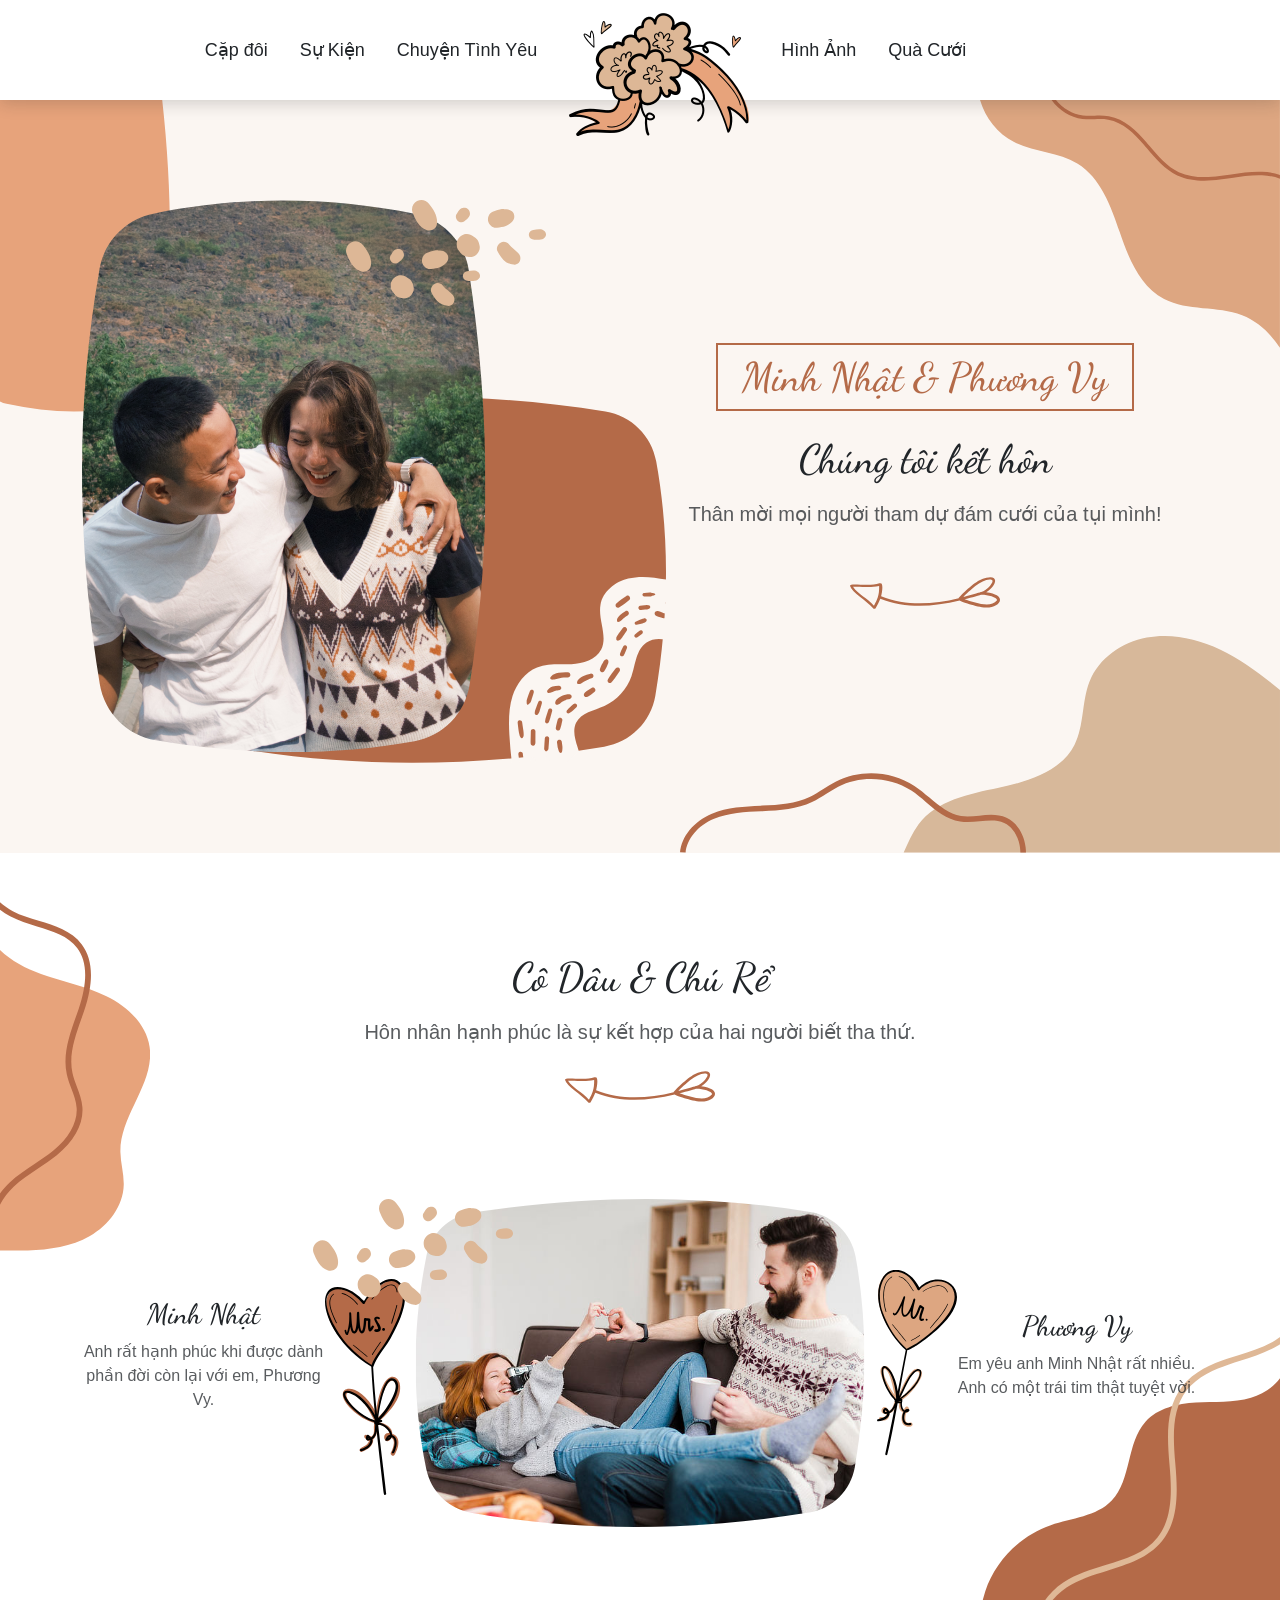
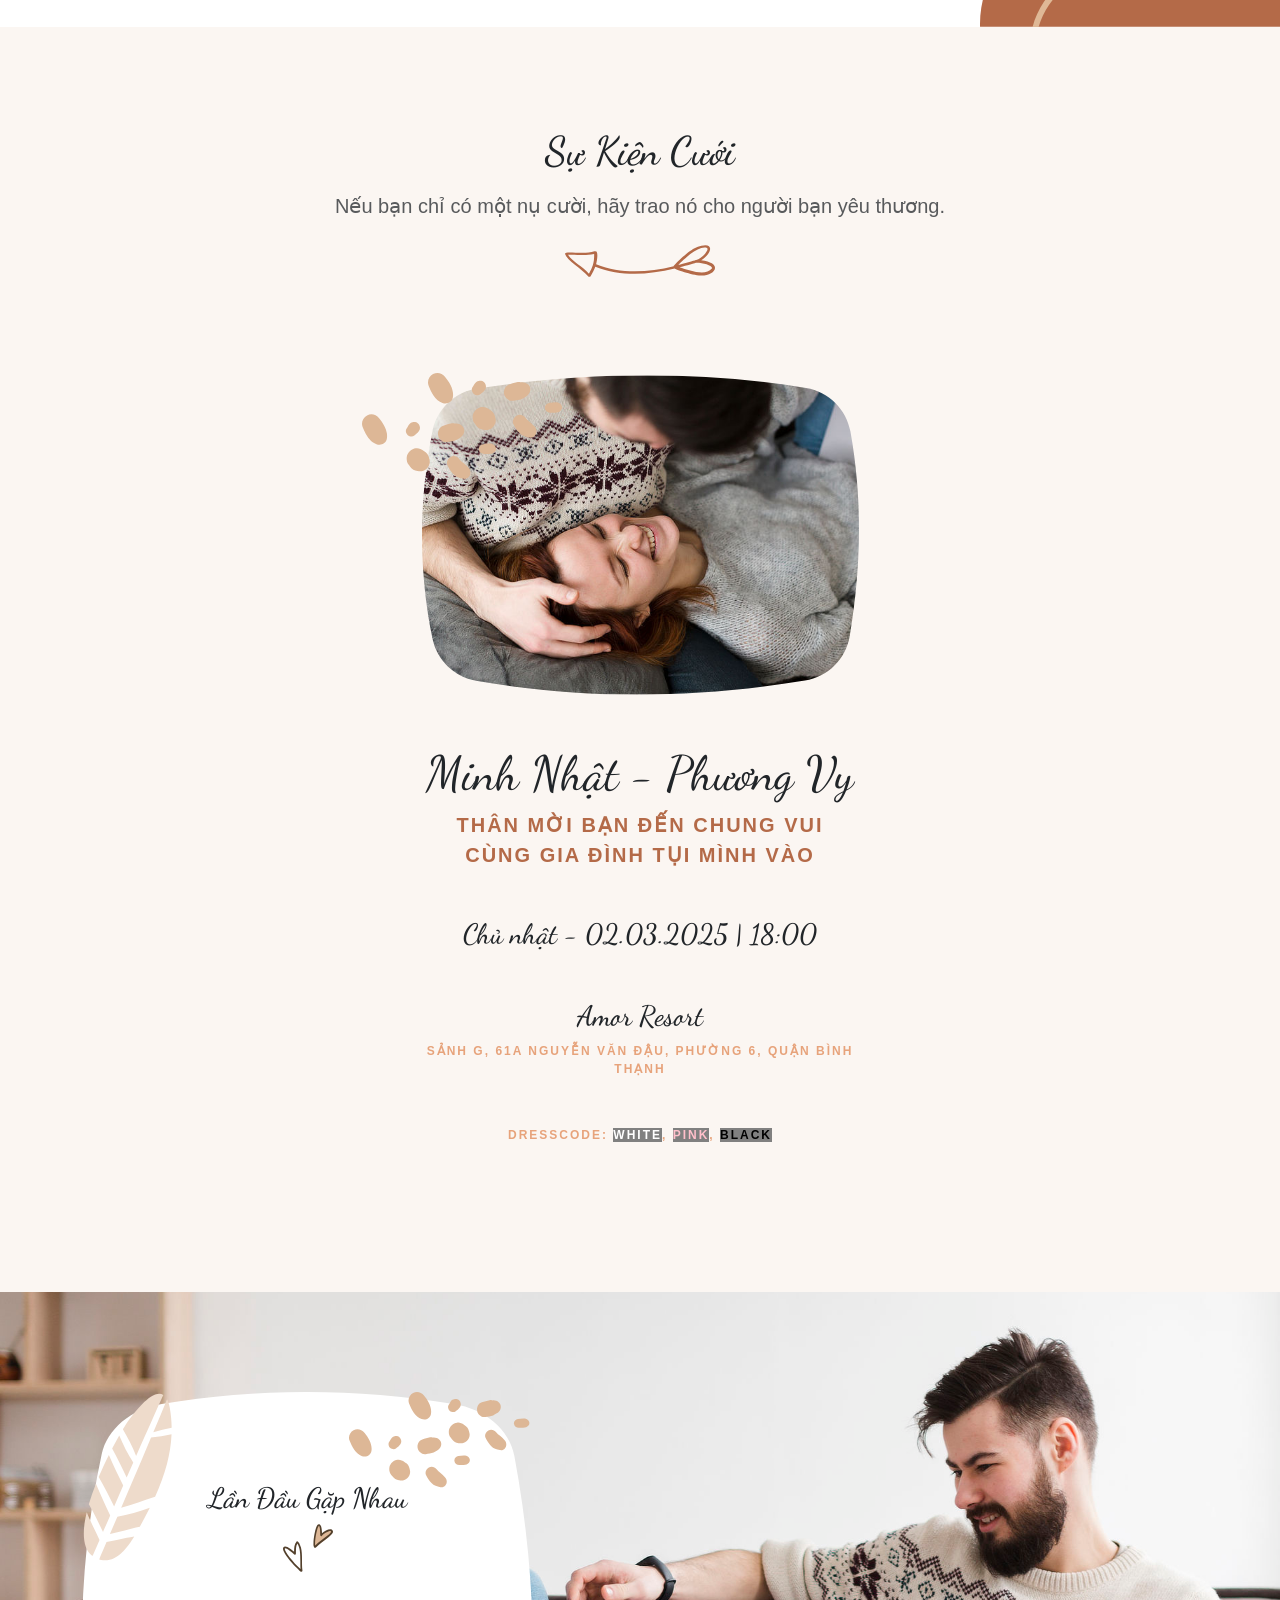
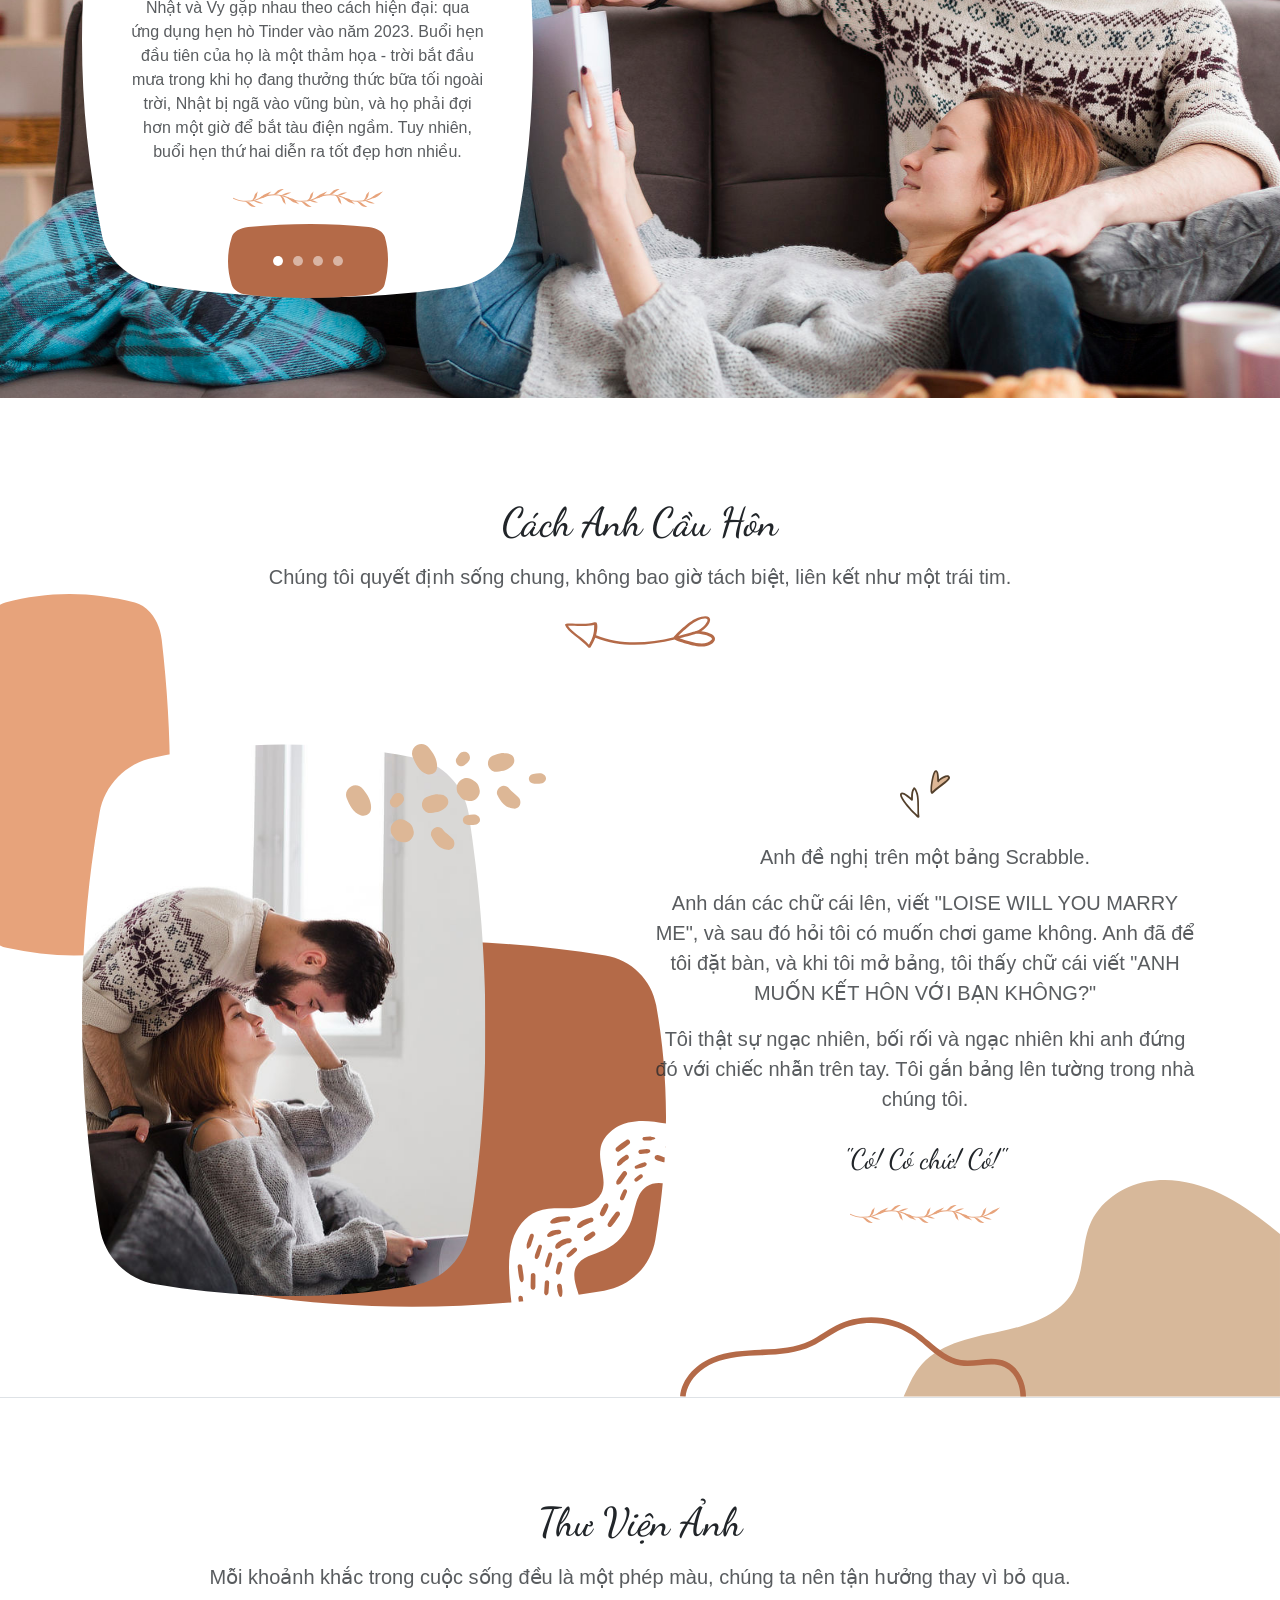
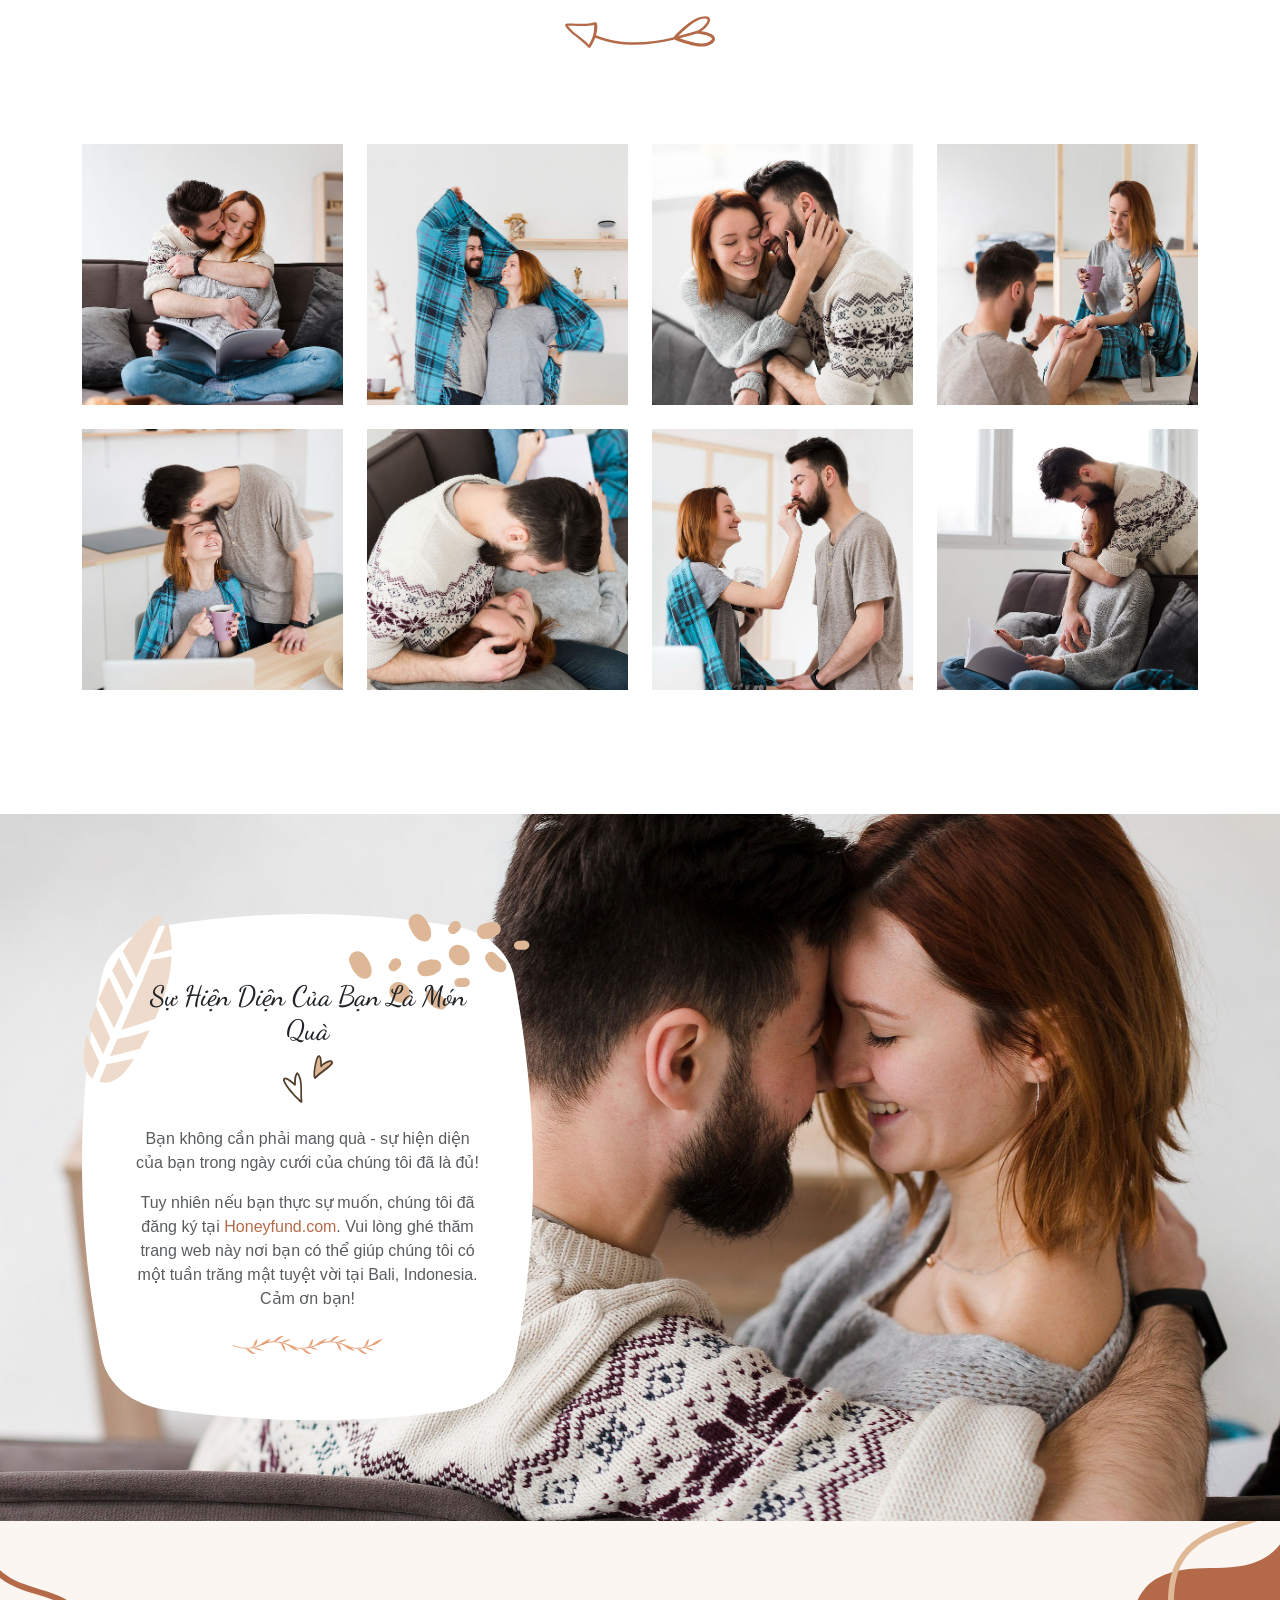
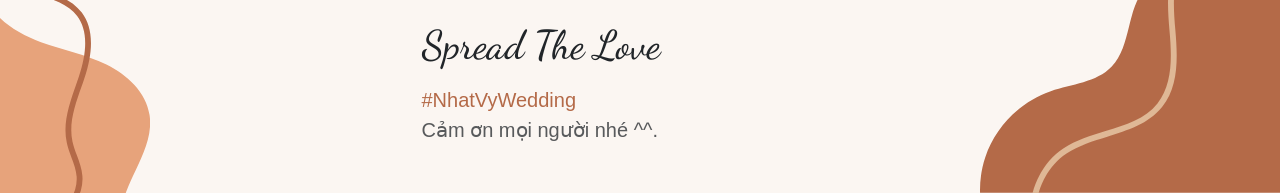
==== commit 7494f339: "Update" ====
--- a/index.html
+++ b/index.html
@@ -1,14 +1,11 @@
-<html lang="en" class="h-100 w-100"><head>
-  <title>Nhat Vy - Wedding Invitation</title>
-
-  <link href="css/style.min.css" rel="stylesheet">
+<html lang="vi" class="h-100 w-100"><head>
+  <title>Nhật Vy - Thiệp Cưới</title>
   <link href="js/script.min.js" rel="preload">
-
   <meta charset="utf-8">
   <meta name="viewport" content="width=device-width, initial-scale=1">
 
-  <meta name="description" content="Nhat Vy - Wedding Invitation">
-  <meta name="keywords" content="Nhat Vy - Wedding Invitation">
+  <meta name="description" content="Nhật Vy - Thiệp Cưới">
+  <meta name="keywords" content="Nhật Vy - Thiệp Cưới">
 
   <!-- Required CSS files -->
   <link href="css/css.css" rel="stylesheet">
@@ -51,13 +48,13 @@
               <div id="navbar" class="collapse navbar-collapse justify-content-lg-center">
                   <ul class="navbar-nav pt-3 pt-lg-0">
                       <li class="nav-item me-3">
-                          <a class="nav-link page-scroll" href="#the-couple">The Couple</a>
+                          <a class="nav-link page-scroll" href="#the-couple">Cặp đôi</a>
                       </li>
                       <li class="nav-item me-3">
-                          <a class="nav-link page-scroll" href="#wedding-event">Events</a>
+                          <a class="nav-link page-scroll" href="#wedding-event">Sự Kiện</a>
                       </li>
                       <li class="nav-item">
-                          <a class="nav-link page-scroll" href="#love-story">Love Story</a>
+                          <a class="nav-link page-scroll" href="#love-story">Chuyện Tình Yêu</a>
                       </li>
                   </ul>
 
@@ -68,13 +65,10 @@
 
                   <ul class="navbar-nav">
                       <li class="nav-item me-3">
-                          <a class="nav-link page-scroll" href="#photos">Photos</a>
+                          <a class="nav-link page-scroll" href="#photos">Hình Ảnh</a>
                       </li>
                       <li class="nav-item me-3">
-                          <a class="nav-link page-scroll" href="#wedding-gifts">Wedding Gifts</a>
-                      </li>
-                      <li class="nav-item">
-                          <a class="nav-link page-scroll" href="#rsvp">RSVP</a>
+                          <a class="nav-link page-scroll" href="#wedding-gifts">Quà Cưới</a>
                       </li>
                   </ul>
               </div>
@@ -96,12 +90,12 @@
           <div class="row align-items-center">
               <div class="col-lg-6 mb-5 mb-lg-0 position-relative text-center z-2">
                   <div class="border border-2 border-primary d-inline-block mb-4 px-4 py-2">
-                      <h2 class="font-alt fs-1 m-0 text-primary">Minh Nhat &amp; Phuong Vy</h2>
+                      <h2 class="font-alt fs-1 m-0 text-primary">Minh Nhật &amp; Phương Vy</h2>
                   </div>
                   <!-- //.border -->
 
-                  <h3 class="fs-1 font-alt mb-3">We tied the knot</h3>
-                  <p class="lead mb-5 text-body-secondary">Request The Honor of Your Presence at Their Wedding Ceremony and Reception March 2, 2025</p>
+                  <h3 class="fs-1 font-alt mb-3">Chúng tôi kết hôn</h3>
+                  <p class="lead mb-5 text-body-secondary">Thân mời mọi người tham dự đám cưới của tụi mình!</p>
                   <span class="divider divider-arrow"></span>
               </div>
               <!-- //.col-lg-6 -->
@@ -118,7 +112,7 @@
                                   </defs>
 
                                   <foreignObject clip-path="url(#clip-path-hero)" width="100%" height="100%">
-                                      <img src="images/hagiang.JPG" style="max-width: 500px;height: inherit" alt="The Couple">
+                                      <img src="images/hagiang.JPG" style="max-width: 500px;height: inherit" alt="Cô Dâu & Chú Rể">
                                   </foreignObject>
                               </svg>
 
@@ -153,8 +147,8 @@
       <div class="container position-relative z-2">
           <div class="row mb-5 pb-lg-5">
               <div class="col-12 position-relative text-center z-2">
-                  <h2 class="font-alt fs-1 mb-3">The Happy Couple</h2>
-                  <p class="fs-5 mb-4 text-body-secondary">A happy marriage is the union of two good forgivers.</p>
+                  <h2 class="font-alt fs-1 mb-3">Cô Dâu & Chú Rể</h2>
+                  <p class="fs-5 mb-4 text-body-secondary">Hôn nhân hạnh phúc là sự kết hợp của hai người biết tha thứ.</p>
                   <span class="divider divider-arrow"></span>
               </div>
               <!-- //.col-12 -->
@@ -163,8 +157,8 @@
 
           <div class="row align-items-center gx-xl-5 justify-content-center">
               <div class="col-10 col-md-8 col-lg-5 col-xl-3 mb-5 mb-xl-0 text-center">
-                  <h3 class="font-alt">Minh Nhat</h3>
-                  <p class="text-body-secondary">I'm so excited to spend the rest of my life with You, Phuong Vy.</p>
+                  <h3 class="font-alt">Minh Nhật</h3>
+                  <p class="text-body-secondary">Anh rất hạnh phúc khi được dành phần đời còn lại với em, Phương Vy.</p>
               </div>
               <!-- //.col-10 -->
 
@@ -178,7 +172,7 @@
                           </defs>
 
                           <foreignObject clip-path="url(#clip-path-the-couple)" width="100%" height="100%">
-                              <img src="images/the-couple.jpg" alt="The Couple">
+                              <img src="images/the-couple.jpg" alt="Cô Dâu & Chú Rể">
                           </foreignObject>
                       </svg>
 
@@ -192,8 +186,8 @@
               <!-- //.col-10 -->
 
               <div class="col-10 col-md-8 col-lg-5 col-xl-3 text-center">
-                  <h3 class="font-alt">Phuong Vy</h3>
-                  <p class="text-body-secondary">I am just crazy about Minh Nhat. He has a truly amazing heart.</p>
+                  <h3 class="font-alt">Phương Vy</h3>
+                  <p class="text-body-secondary">Em yêu anh Minh Nhật rất nhiều. Anh có một trái tim thật tuyệt vời.</p>
               </div>
               <!-- //.col-10 -->
           </div>
@@ -213,87 +207,8 @@
       <div class="container position-relative z-2">
           <div class="row mb-5 pb-lg-5">
               <div class="col-12 position-relative text-center z-2">
-                  <h2 class="font-alt fs-1 mb-3">The Wedding Event</h2>
-                  <p class="fs-5 mb-4 text-body-secondary">If you have only one smile in you give it to the people you love.</p>
-                  <span class="divider divider-arrow"></span>
-              </div>
-              <!-- //.col-12 -->
-          </div>
-          <!-- //.row -->
-
-          <div class="row gx-lg-5 justify-content-center">
-              <div class="col-12 col-sm-10 col-md-8 col-lg-6 col-xl-4 mb-5 mb-xl-0">
-                  <div class="position-relative">
-                      <div class="d-flex flex-column h-100 justify-content-between position-absolute start-0 text-center top-0 w-100">
-                          <div class="mt-5 px-4">
-                              <h3 class="font-alt">The Reception</h3>
-                              <span class="divider divider-heart mb-3 mb-sm-4"></span>
-                              <p class="mb-1 text-body-secondary">Saturday, July 11th, 2026</p>
-                              <p class="text-body-secondary">08:00PM - 10:00PM</p>
-                              <p class="mb-1 text-body-secondary">St. Patrick's Catholic Church</p>
-                              <p class="mb-sm-4 text-body-secondary">619 10th Street NW, Washington, DC</p>
-                              <span class="divider divider-floral d-none d-sm-block"></span>
-                          </div>
-                          <!-- //.mt-5 -->
-
-                          <a href="#" target="_blank" class="btn mx-auto">
-                              <span>See Location</span>
-                          </a>
-                      </div>
-                      <!-- //.d-flex -->
-
-                      <!-- SVG Image -->
-                      <img src="images/shape-rect-wedding-event-1.svg" alt="" class="img-fluid">
-                  </div>
-                  <!-- //.position-relative -->
-              </div>
-              <!-- //.col-12 -->
-
-              <div class="col-12 col-sm-10 col-md-8 col-lg-6 col-xl-4 mb-5 mb-xl-0 mt-xl-5">
-                  <div class="position-relative">
-                      <div class="d-flex flex-column h-100 justify-content-between position-absolute start-0 text-center top-0 w-100">
-                          <div class="mt-5 px-4">
-                              <h3 class="font-alt">The Ceremony</h3>
-                              <span class="divider divider-heart mb-3 mb-sm-4"></span>
-                              <p class="mb-1 text-body-secondary">Sunday, July 12th, 2026</p>
-                              <p class="text-body-secondary">08:00PM - 10:00PM</p>
-                              <p class="mb-1 text-body-secondary">The Mayflower Hotel</p>
-                              <p class="mb-sm-4 text-body-secondary">620 11th Street NW, Washington, DC</p>
-                              <span class="divider divider-floral d-none d-sm-block"></span>
-                          </div>
-                          <!-- //.mt-5 -->
-
-                          <a href="#" target="_blank" class="btn mx-auto">
-                              <span>See Location</span>
-                          </a>
-                      </div>
-                      <!-- //.d-flex -->
-
-                      <!-- SVG Image -->
-                      <img src="images/shape-rect-wedding-event-2.svg" alt="" class="img-fluid">
-                  </div>
-                  <!-- //.position-relative -->
-              </div>
-              <!-- //.col-12 -->
-          </div>
-          <!-- //.row -->
-      </div>
-      <!-- //.container -->
-
-      <!-- SVG Image -->
-      <img src="images/shape-rect-middle-left.svg" alt="" class="shape-events shape-rect shape-rect-lg d-none d-lg-block position-absolute start-0 top-50 translate-middle z-1">
-      <img src="images/shape-wave-bottom-right-3.svg" alt="" class="shape-wave shape-wave-lg bottom-0 d-none d-lg-block end-0 position-absolute z-1">
-  </section>
-  <!-- Section - Wedding Event End -->
-
-
-  <!-- Section - Wedding Party Start -->
-  <section id="wedding-party">
-      <div class="container">
-          <div class="row mb-5 pb-lg-5">
-              <div class="col-12 position-relative text-center z-2">
-                  <h2 class="font-alt fs-1 mb-3">The Wedding Party</h2>
-                  <p class="fs-5 mb-4 text-body-secondary">The highest happiness on earth is the happiness of marriage.</p>
+                  <h2 class="font-alt fs-1 mb-3">Sự Kiện Cưới</h2>
+                  <p class="fs-5 mb-4 text-body-secondary">Nếu bạn chỉ có một nụ cười, hãy trao nó cho người bạn yêu thương.</p>
                   <span class="divider divider-arrow"></span>
               </div>
               <!-- //.col-12 -->
@@ -320,75 +235,30 @@
                   </div>
                   <!-- //.position-relative -->
 
-                  <h3 class="display-5 font-alt">Jane Loise</h3>
-                  <p class="fs-5 fw-bold ls-2 mb-5 text-primary text-uppercase">The Bride</p>
+                  <h3 class="display-5 font-alt">Minh Nhật - Phương Vy</h3>
+                  <p class="fs-5 fw-bold ls-2 mb-5 text-primary text-uppercase">Thân mời bạn
+                    Đến chung vui cùng gia đình tụi mình vào
+                  </p>
 
                   <ul class="list-unstyled">
                       <li class="mb-5">
-                          <h3 class="font-alt">Myrtle Wilson</h3>
-                          <p class="fs-10 fw-bold ls-2 m-0 text-primary-2 text-uppercase">Maid of Honor</p>
+                          <h3 class="font-alt">Chủ nhật - 02.03.2025  |  18:00</h3>
                       </li>
 
                       <li class="mb-5">
-                          <h3 class="font-alt">Daisy Buchanan</h3>
-                          <p class="fs-10 fw-bold ls-2 m-0 text-primary-2 text-uppercase">Bridesmaid</p>
-                      </li>
-
+                          <h3 class="font-alt">Amor Resort</h3>
+                          <p class="fs-10 fw-bold ls-2 m-0 text-primary-2 text-uppercase">Sảnh G, 61A Nguyễn Văn Đậu, Phường 6, Quận Bình Thạnh</p>
+                      </li>
+                      
                       <li class="mb-5">
-                          <h3 class="font-alt">Jordan Baker</h3>
-                          <p class="fs-10 fw-bold ls-2 m-0 text-primary-2 text-uppercase">Bridesmaid</p>
-                      </li>
-
-                      <li class="mb-5">
-                          <h3 class="font-alt">Carey Mulligan</h3>
-                          <p class="fs-10 fw-bold ls-2 m-0 text-primary-2 text-uppercase">Bridesmaid</p>
+                          <p class="fs-10 fw-bold ls-2 m-0 text-primary-2 text-uppercase">Dresscode:
+                            <span style="background: grey; color: white">white</span>,
+                            <span style="background: grey; color: pink">pink</span>, 
+                            <span style="background: grey; color: black">black</span>
+                        </p>
                       </li>
                   </ul>
               </div>
-              <!-- //.col-12 -->
-
-              <div class="col-12 col-sm-10 col-md-8 col-lg-6 col-xl-5 text-center">
-                  <div class="position-relative mb-5">
-                      <svg width="100%" height="324px" viewBox="0 0 624 456" xmlns="http://www.w3.org/2000/svg" class="position-relative z-2">
-                          <defs>
-                              <clipPath id="clip-path-wedding-party-2" clipPathUnits="userSpaceOnUse">
-                                  <path d="M122.297,1714.66C65.338,1367.69 62.491,1025.7 121.909,689.455C133.944,621.346 186.621,567.793 254.384,553.949C467.534,510.404 682.471,511.129 899.109,554.011C968.605,567.767 1022.33,623.377 1032.99,693.417C1086.12,1042.51 1089.16,1384.41 1034.8,1718.06C1023.38,1788.14 968.865,1843.46 898.991,1856.1C692.267,1893.49 479.166,1890.66 260.67,1853.8C189.503,1841.8 133.988,1785.88 122.297,1714.66Z" transform="matrix(2.80689e-17,-0.457937,0.4584,2.80405e-17,-239.087,491.927)"></path>
-                              </clipPath>
-                          </defs>
-
-                          <foreignObject clip-path="url(#clip-path-wedding-party-2)" width="100%" height="100%">
-                              <img src="images/wedding-party-2.jpg" alt="The Groom">
-                          </foreignObject>
-                      </svg>
-                  </div>
-                  <!-- //.position-relative -->
-
-                  <h3 class="display-5 font-alt">John Wilson</h3>
-                  <p class="fs-5 fw-bold ls-2 mb-5 text-primary text-uppercase">The Groom</p>
-
-                  <ul class="list-unstyled">
-                      <li class="mb-5">
-                          <h3 class="font-alt">Jay Gatsby</h3>
-                          <p class="fs-10 fw-bold ls-2 m-0 text-primary-2 text-uppercase">Best Man</p>
-                      </li>
-
-                      <li class="mb-5">
-                          <h3 class="font-alt">Nick Carraway</h3>
-                          <p class="fs-10 fw-bold ls-2 m-0 text-primary-2 text-uppercase">Groomsman</p>
-                      </li>
-
-                      <li class="mb-5">
-                          <h3 class="font-alt">Tom Buchanan</h3>
-                          <p class="fs-10 fw-bold ls-2 m-0 text-primary-2 text-uppercase">Groomsman</p>
-                      </li>
-
-                      <li class="mb-5">
-                          <h3 class="font-alt">George Wilson</h3>
-                          <p class="fs-10 fw-bold ls-2 m-0 text-primary-2 text-uppercase">Groomsman</p>
-                      </li>
-                  </ul>
-              </div>
-              <!-- //.col-12 -->
           </div>
           <!-- //.row -->
       </div>
@@ -407,9 +277,9 @@
                           <div class="carousel-item active">
                               <div class="shape-rect-content-wrapper position-relative py-5 py-sm-0 rounded-5">
                                   <div class="shape-rect-content d-flex flex-column justify-content-center pb-5 pb-xl-0 px-4 px-sm-5 text-center">
-                                      <h3 class="font-alt">First Meet Each Other</h3>
+                                      <h3 class="font-alt">Lần Đầu Gặp Nhau</h3>
                                       <span class="divider divider-heart mb-4"></span>
-                                      <p class="mb-xl-4 text-body-secondary">Loise and Wilson met the modern way: by swiping right on Tinder in 2023. Their first date was a bit of a disaster-it started pouring while they were enjoying their outdoor dinner, Wilson fell into a mud puddle, and they had to wait over an hour for a subway train. However, their second date went much better.</p>
+                                      <p class="mb-xl-4 text-body-secondary">Nhật và Vy gặp nhau theo cách hiện đại: qua ứng dụng hẹn hò Tinder vào năm 2023. Buổi hẹn đầu tiên của họ là một thảm họa - trời bắt đầu mưa trong khi họ đang thưởng thức bữa tối ngoài trời, Nhật bị ngã vào vũng bùn, và họ phải đợi hơn một giờ để bắt tàu điện ngầm. Tuy nhiên, buổi hẹn thứ hai diễn ra tốt đẹp hơn nhiều.</p>
                                       <span class="divider divider-floral d-none d-xl-block"></span>
                                   </div>
                                   <!-- //.shape-rect-content -->
@@ -424,9 +294,9 @@
                           <div class="carousel-item">
                               <div class="shape-rect-content-wrapper position-relative py-5 py-sm-0 rounded-5">
                                   <div class="shape-rect-content d-flex flex-column justify-content-center pb-5 pb-xl-0 px-4 px-sm-5 text-center">
-                                      <h3 class="font-alt">When We Go Out Together</h3>
+                                      <h3 class="font-alt">Những Buổi Hẹn Hò</h3>
                                       <span class="divider divider-heart mb-4"></span>
-                                      <p class="mb-xl-4 text-body-secondary">Loise and Wilson met the modern way: by swiping right on Tinder in 2023. Their first date was a bit of a disaster-it started pouring while they were enjoying their outdoor dinner, Wilson fell into a mud puddle, and they had to wait over an hour for a subway train. However, their second date went much better.</p>
+                                      <p class="mb-xl-4 text-body-secondary">Sau buổi hẹn đầu tiên đầy trắc trở, Nhật và Vy bắt đầu dành nhiều thời gian bên nhau hơn. Họ cùng nhau khám phá những quán cà phê mới, dạo phố cuối tuần và chia sẻ những câu chuyện về cuộc sống. Mỗi buổi hẹn lại khiến họ hiểu nhau nhiều hơn và gắn kết hơn.</p>
                                       <span class="divider divider-floral d-none d-xl-block"></span>
                                   </div>
                                   <!-- //.shape-rect-content -->
@@ -441,9 +311,9 @@
                           <div class="carousel-item">
                               <div class="shape-rect-content-wrapper position-relative py-5 py-sm-0 rounded-5">
                                   <div class="shape-rect-content d-flex flex-column justify-content-center pb-5 pb-xl-0 px-4 px-sm-5 text-center">
-                                      <h3 class="font-alt">Have a Lovely Time</h3>
+                                      <h3 class="font-alt">Khoảnh Khắc Hạnh Phúc</h3>
                                       <span class="divider divider-heart mb-4"></span>
-                                      <p class="mb-xl-4 text-body-secondary">Loise and Wilson met the modern way: by swiping right on Tinder in 2023. Their first date was a bit of a disaster-it started pouring while they were enjoying their outdoor dinner, Wilson fell into a mud puddle, and they had to wait over an hour for a subway train. However, their second date went much better.</p>
+                                      <p class="mb-xl-4 text-body-secondary">Những tháng ngày bên nhau trôi qua thật ngọt ngào. Họ cùng nhau trải qua nhiều kỷ niệm đáng nhớ, từ những chuyến đi chơi xa đến những buổi tối đơn giản ở nhà nấu ăn cùng nhau. Tình yêu của họ lớn dần theo thời gian, và họ biết rằng đã tìm được người đặc biệt của cuộc đời mình.</p>
                                       <span class="divider divider-floral d-none d-xl-block"></span>
                                   </div>
                                   <!-- //.shape-rect-content -->
@@ -458,9 +328,9 @@
                           <div class="carousel-item">
                               <div class="shape-rect-content-wrapper position-relative py-5 py-sm-0 rounded-5">
                                   <div class="shape-rect-content d-flex flex-column justify-content-center pb-5 pb-xl-0 px-4 px-sm-5 text-center">
-                                      <h3 class="font-alt">We Fall in Love Each Other</h3>
+                                      <h3 class="font-alt">Tình Yêu Trọn Vẹn</h3>
                                       <span class="divider divider-heart mb-4"></span>
-                                      <p class="mb-xl-4 text-body-secondary">Loise and Wilson met the modern way: by swiping right on Tinder in 2023. Their first date was a bit of a disaster-it started pouring while they were enjoying their outdoor dinner, Wilson fell into a mud puddle, and they had to wait over an hour for a subway train. However, their second date went much better.</p>
+                                      <p class="mb-xl-4 text-body-secondary">Sau một năm bên nhau, Nhật và Vy đã chắc chắn về tình cảm của mình. Họ đã trải qua đủ những khoảnh khắc vui buồn, những thử thách và hạnh phúc. Tình yêu của họ đã trưởng thành và sâu sắc hơn, và họ biết rằng đã đến lúc bước tiếp sang trang mới của cuộc đời.</p>
                                       <span class="divider divider-floral d-none d-xl-block"></span>
                                   </div>
                                   <!-- //.shape-rect-content -->
@@ -476,7 +346,7 @@
 
                       <div class="carousel-indicators align-items-center d-flex m-0 mx-auto">
                           <img src="images/carousel-indicator-wrapper.svg" alt="" class="img-fluid position-absolute start-0 top-0">
-                      <button type="button" data-bs-target="#carousel-love-story" data-bs-slide-to="0" aria-label="Slide 1" class="active" aria-current="true"></button><button type="button" data-bs-target="#carousel-love-story" data-bs-slide-to="1" aria-label="Slide 2"></button><button type="button" data-bs-target="#carousel-love-story" data-bs-slide-to="2" aria-label="Slide 3"></button><button type="button" data-bs-target="#carousel-love-story" data-bs-slide-to="3" aria-label="Slide 4"></button></div>
+                      </div>
                       <!-- //.carousel-indicators -->
                   </div>
                   <!-- //.carousel -->
@@ -495,8 +365,8 @@
       <div class="container">
           <div class="row mb-5 pb-lg-5">
               <div class="col-12 position-relative text-center z-2">
-                  <h2 class="font-alt fs-1 mb-3">How He Proposed</h2>
-                  <p class="fs-5 mb-4 text-body-secondary">We decide to live together, never apart, joined as one heart.</p>
+                  <h2 class="font-alt fs-1 mb-3">Cách Anh Cầu Hôn</h2>
+                  <p class="fs-5 mb-4 text-body-secondary">Chúng tôi quyết định sống chung, không bao giờ tách biệt, liên kết như một trái tim.</p>
                   <span class="divider divider-arrow"></span>
               </div>
               <!-- //.col-12 -->
@@ -539,13 +409,13 @@
                   <span class="divider divider-heart mb-4"></span>
 
                   <div class="lead mb-4 text-body-secondary">
-                      <p>He proposed on a Scrabble board.</p>
-                      <p>He glued the letters on, spelling "LOISE WILL YOU MARRY ME", and then asked if I wanted to play the game after dinner. He had me set up the game, and of course when I opened the board, I saw the letters spelling out the proposal!</p>
-                      <p>I was so awestruck, confused and surprised at the same time as he stood there ring in hand. I framed the board and have it hanging in our home.</p>
+                      <p>Anh đề nghị trên một bảng Scrabble.</p>
+                      <p>Anh dán các chữ cái lên, viết "LOISE WILL YOU MARRY ME", và sau đó hỏi tôi có muốn chơi game không. Anh đã để tôi đặt bàn, và khi tôi mở bảng, tôi thấy chữ cái viết "ANH MUỐN KẾT HÔN VỚI BẠN KHÔNG?"</p>
+                      <p>Tôi thật sự ngạc nhiên, bối rối và ngạc nhiên khi anh đứng đó với chiếc nhẫn trên tay. Tôi gắn bảng lên tường trong nhà chúng tôi.</p>
                   </div>
                   <!-- //.lead -->
 
-                  <p class="font-alt fs-3 mb-4">"Yes! Yes of course! Yes!"</p>
+                  <p class="font-alt fs-3 mb-4">"Có! Có chứ! Có!"</p>
                   <span class="divider divider-floral mb-xl-5"></span>
               </div>
               <!-- //.col-lg-6 -->
@@ -565,8 +435,8 @@
       <div class="container">
           <div class="row mb-5 pb-lg-5">
               <div class="col-12 position-relative text-center z-2">
-                  <h2 class="font-alt fs-1 mb-3">Photo Gallery</h2>
-                  <p class="fs-5 mb-4 text-body-secondary">Every moment in our lives is a miracle, we should enjoy instead of ignoring.</p>
+                  <h2 class="font-alt fs-1 mb-3">Thư Viện Ảnh</h2>
+                  <p class="fs-5 mb-4 text-body-secondary">Mỗi khoảnh khắc trong cuộc sống đều là một phép màu, chúng ta nên tận hưởng thay vì bỏ qua.</p>
                   <span class="divider divider-arrow"></span>
               </div>
               <!-- //.col-12 -->
@@ -660,12 +530,12 @@
               <div class="col-12 col-sm-10 col-md-8 col-lg-6 col-xl-5">
                   <div class="shape-rect-content-wrapper position-relative py-5 py-sm-0 rounded-5">
                       <div class="shape-rect-content d-flex flex-column justify-content-center px-4 px-sm-5 text-center">
-                          <h3 class="font-alt">Your Presence is a Gift</h3>
+                          <h3 class="font-alt">Sự Hiện Diện Của Bạn Là Món Quà</h3>
                           <span class="divider divider-heart mb-4"></span>
 
                           <div class="mb-2 text-body-secondary">
-                              <p>You don't need to bring us gifts — your company at our wedding is enough!</p>
-                              <p>Though if you really want to, we are registered with <a href="#">Honeyfund.com</a>. Please visit this website where you can help us to have a wonderful honeymoon in Bali, Indonesia. Thank you!</p>
+                              <p>Bạn không cần phải mang quà - sự hiện diện của bạn trong ngày cưới của chúng tôi đã là đủ!</p>
+                              <p>Tuy nhiên nếu bạn thực sự muốn, chúng tôi đã đăng ký tại <a href="#">Honeyfund.com</a>. Vui lòng ghé thăm trang web này nơi bạn có thể giúp chúng tôi có một tuần trăng mật tuyệt vời tại Bali, Indonesia. Cảm ơn bạn!</p>
                           </div>
                           <!-- //.mb-2 -->
 
--- a/css/css.css
+++ b/css/css.css
@@ -1,2 +1,6589 @@
-@import"https://fonts.googleapis.com/css2?family=Kaushan+Script&family=Poppins:wght@400;600;700&display=swap";:root,[data-bs-theme=light]{--bs-blue: #0d6efd;--bs-indigo: #6610f2;--bs-purple: #6f42c1;--bs-pink: #d63384;--bs-red: #dc3545;--bs-orange: #fd7e14;--bs-yellow: #ffc107;--bs-green: #198754;--bs-teal: #20c997;--bs-cyan: #0dcaf0;--bs-black: #000;--bs-white: #fff;--bs-gray: #6c757d;--bs-gray-dark: #343a40;--bs-gray-100: #f8f9fa;--bs-gray-200: #e9ecef;--bs-gray-300: #dee2e6;--bs-gray-400: #ced4da;--bs-gray-500: #adb5bd;--bs-gray-600: #6c757d;--bs-gray-700: #495057;--bs-gray-800: #343a40;--bs-gray-900: #212529;--bs-primary: #B46A48;--bs-secondary: #DDB796;--bs-success: #198754;--bs-info: #0dcaf0;--bs-warning: #ffc107;--bs-danger: #dc3545;--bs-light: #f8f9fa;--bs-dark: #212529;--bs-primary-2: #E7A37B;--bs-secondary-2: #FBF6F2;--bs-primary-rgb: 180, 106, 72;--bs-secondary-rgb: 221, 183, 150;--bs-success-rgb: 25, 135, 84;--bs-info-rgb: 13, 202, 240;--bs-warning-rgb: 255, 193, 7;--bs-danger-rgb: 220, 53, 69;--bs-light-rgb: 248, 249, 250;--bs-dark-rgb: 33, 37, 41;--bs-primary-2-rgb: 231, 163, 123;--bs-secondary-2-rgb: 251, 246, 242;--bs-primary-text-emphasis: #482a1d;--bs-secondary-text-emphasis: #58493c;--bs-success-text-emphasis: #0a3622;--bs-info-text-emphasis: #055160;--bs-warning-text-emphasis: #664d03;--bs-danger-text-emphasis: #58151c;--bs-light-text-emphasis: #495057;--bs-dark-text-emphasis: #495057;--bs-primary-bg-subtle: #f0e1da;--bs-secondary-bg-subtle: #f8f1ea;--bs-success-bg-subtle: #d1e7dd;--bs-info-bg-subtle: #cff4fc;--bs-warning-bg-subtle: #fff3cd;--bs-danger-bg-subtle: #f8d7da;--bs-light-bg-subtle: #fcfcfd;--bs-dark-bg-subtle: #ced4da;--bs-primary-border-subtle: #e1c3b6;--bs-secondary-border-subtle: #f1e2d5;--bs-success-border-subtle: #a3cfbb;--bs-info-border-subtle: #9eeaf9;--bs-warning-border-subtle: #ffe69c;--bs-danger-border-subtle: #f1aeb5;--bs-light-border-subtle: #e9ecef;--bs-dark-border-subtle: #adb5bd;--bs-white-rgb: 255, 255, 255;--bs-black-rgb: 0, 0, 0;--bs-font-sans-serif: system-ui, -apple-system, "Segoe UI", Roboto, "Helvetica Neue", "Noto Sans", "Liberation Sans", Arial, sans-serif, "Apple Color Emoji", "Segoe UI Emoji", "Segoe UI Symbol", "Noto Color Emoji";--bs-font-monospace: SFMono-Regular, Menlo, Monaco, Consolas, "Liberation Mono", "Courier New", monospace;--bs-gradient: linear-gradient(180deg, rgba(255, 255, 255, 0.15), rgba(255, 255, 255, 0));--bs-body-font-family: "Poppins", sans-serif;--bs-body-font-size:1rem;--bs-body-font-weight: 400;--bs-body-line-height: 1.5;--bs-body-color: #212529;--bs-body-color-rgb: 33, 37, 41;--bs-body-bg: #fff;--bs-body-bg-rgb: 255, 255, 255;--bs-emphasis-color: #000;--bs-emphasis-color-rgb: 0, 0, 0;--bs-secondary-color: rgba(33, 37, 41, 0.75);--bs-secondary-color-rgb: 33, 37, 41;--bs-secondary-bg: #e9ecef;--bs-secondary-bg-rgb: 233, 236, 239;--bs-tertiary-color: rgba(33, 37, 41, 0.5);--bs-tertiary-color-rgb: 33, 37, 41;--bs-tertiary-bg: #f8f9fa;--bs-tertiary-bg-rgb: 248, 249, 250;--bs-heading-color: inherit;--bs-link-color: #B46A48;--bs-link-color-rgb: 180, 106, 72;--bs-link-decoration: none;--bs-link-hover-color: #B46A48;--bs-link-hover-color-rgb: 180, 106, 72;--bs-link-hover-decoration: underline;--bs-code-color: #d63384;--bs-highlight-color: #212529;--bs-highlight-bg: #fff3cd;--bs-border-width: 1px;--bs-border-style: solid;--bs-border-color: #dee2e6;--bs-border-color-translucent: rgba(0, 0, 0, 0.175);--bs-border-radius: 0.375rem;--bs-border-radius-sm: 0.25rem;--bs-border-radius-lg: 0.5rem;--bs-border-radius-xl: 1rem;--bs-border-radius-xxl: 2rem;--bs-border-radius-2xl: var(--bs-border-radius-xxl);--bs-border-radius-pill: 50rem;--bs-box-shadow: 0 0.5rem 1rem rgba(0, 0, 0, 0.15);--bs-box-shadow-sm: 0 0.125rem 0.25rem rgba(0, 0, 0, 0.075);--bs-box-shadow-lg: 0 1rem 3rem rgba(0, 0, 0, 0.175);--bs-box-shadow-inset: inset 0 1px 2px rgba(0, 0, 0, 0.075);--bs-focus-ring-width: 0.25rem;--bs-focus-ring-opacity: 0.25;--bs-focus-ring-color: rgba(180, 106, 72, 0.25);--bs-form-valid-color: #198754;--bs-form-valid-border-color: #198754;--bs-form-invalid-color: #dc3545;--bs-form-invalid-border-color: #dc3545}[data-bs-theme=dark]{color-scheme:dark;--bs-body-color: #dee2e6;--bs-body-color-rgb: 222, 226, 230;--bs-body-bg: #212529;--bs-body-bg-rgb: 33, 37, 41;--bs-emphasis-color: #fff;--bs-emphasis-color-rgb: 255, 255, 255;--bs-secondary-color: rgba(222, 226, 230, 0.75);--bs-secondary-color-rgb: 222, 226, 230;--bs-secondary-bg: #343a40;--bs-secondary-bg-rgb: 52, 58, 64;--bs-tertiary-color: rgba(222, 226, 230, 0.5);--bs-tertiary-color-rgb: 222, 226, 230;--bs-tertiary-bg: #2b3035;--bs-tertiary-bg-rgb: 43, 48, 53;--bs-primary-text-emphasis: #d2a691;--bs-secondary-text-emphasis: #ebd4c0;--bs-success-text-emphasis: #75b798;--bs-info-text-emphasis: #6edff6;--bs-warning-text-emphasis: #ffda6a;--bs-danger-text-emphasis: #ea868f;--bs-light-text-emphasis: #f8f9fa;--bs-dark-text-emphasis: #dee2e6;--bs-primary-bg-subtle: #24150e;--bs-secondary-bg-subtle: #2c251e;--bs-success-bg-subtle: #051b11;--bs-info-bg-subtle: #032830;--bs-warning-bg-subtle: #332701;--bs-danger-bg-subtle: #2c0b0e;--bs-light-bg-subtle: #343a40;--bs-dark-bg-subtle: #1a1d20;--bs-primary-border-subtle: #6c402b;--bs-secondary-border-subtle: #856e5a;--bs-success-border-subtle: #0f5132;--bs-info-border-subtle: #087990;--bs-warning-border-subtle: #997404;--bs-danger-border-subtle: #842029;--bs-light-border-subtle: #495057;--bs-dark-border-subtle: #343a40;--bs-heading-color: inherit;--bs-link-color: #d2a691;--bs-link-hover-color: #dbb8a7;--bs-link-color-rgb: 210, 166, 145;--bs-link-hover-color-rgb: 219, 184, 167;--bs-code-color: #e685b5;--bs-highlight-color: #dee2e6;--bs-highlight-bg: #664d03;--bs-border-color: #495057;--bs-border-color-translucent: rgba(255, 255, 255, 0.15);--bs-form-valid-color: #75b798;--bs-form-valid-border-color: #75b798;--bs-form-invalid-color: #ea868f;--bs-form-invalid-border-color: #ea868f}*,*::before,*::after{box-sizing:border-box}@media(prefers-reduced-motion: no-preference){:root{scroll-behavior:smooth}}body{margin:0;font-family:var(--bs-body-font-family);font-size:var(--bs-body-font-size);font-weight:var(--bs-body-font-weight);line-height:var(--bs-body-line-height);color:var(--bs-body-color);text-align:var(--bs-body-text-align);background-color:var(--bs-body-bg);-webkit-text-size-adjust:100%;-webkit-tap-highlight-color:rgba(0,0,0,0)}hr{margin:1rem 0;color:inherit;border:0;border-top:var(--bs-border-width) solid;opacity:.25}h6,.h6,h5,.h5,h4,.h4,h3,.h3,h2,.h2,h1,.h1{margin-top:0;margin-bottom:.5rem;font-weight:500;line-height:1.2;color:var(--bs-heading-color)}h1,.h1{font-size:calc(1.375rem + 1.5vw)}@media(min-width: 1200px){h1,.h1{font-size:2.5rem}}h2,.h2{font-size:calc(1.325rem + 0.9vw)}@media(min-width: 1200px){h2,.h2{font-size:2rem}}h3,.h3{font-size:calc(1.3rem + 0.6vw)}@media(min-width: 1200px){h3,.h3{font-size:1.75rem}}h4,.h4{font-size:calc(1.275rem + 0.3vw)}@media(min-width: 1200px){h4,.h4{font-size:1.5rem}}h5,.h5{font-size:1.25rem}h6,.h6{font-size:1rem}p{margin-top:0;margin-bottom:1rem}abbr[title]{-webkit-text-decoration:underline dotted;text-decoration:underline dotted;cursor:help;-webkit-text-decoration-skip-ink:none;text-decoration-skip-ink:none}address{margin-bottom:1rem;font-style:normal;line-height:inherit}ol,ul{padding-left:2rem}ol,ul,dl{margin-top:0;margin-bottom:1rem}ol ol,ul ul,ol ul,ul ol{margin-bottom:0}dt{font-weight:700}dd{margin-bottom:.5rem;margin-left:0}blockquote{margin:0 0 1rem}b,strong{font-weight:bolder}small,.small{font-size:0.875em}mark,.mark{padding:.1875em;color:var(--bs-highlight-color);background-color:var(--bs-highlight-bg)}sub,sup{position:relative;font-size:0.75em;line-height:0;vertical-align:baseline}sub{bottom:-0.25em}sup{top:-0.5em}a{color:rgba(var(--bs-link-color-rgb), var(--bs-link-opacity, 1));text-decoration:none}a:hover{--bs-link-color-rgb: var(--bs-link-hover-color-rgb);text-decoration:underline}a:not([href]):not([class]),a:not([href]):not([class]):hover{color:inherit;text-decoration:none}pre,code,kbd,samp{font-family:var(--bs-font-monospace);font-size:1em}pre{display:block;margin-top:0;margin-bottom:1rem;overflow:auto;font-size:0.875em}pre code{font-size:inherit;color:inherit;word-break:normal}code{font-size:0.875em;color:var(--bs-code-color);word-wrap:break-word}a>code{color:inherit}kbd{padding:.1875rem .375rem;font-size:0.875em;color:var(--bs-body-bg);background-color:var(--bs-body-color);border-radius:.25rem}kbd kbd{padding:0;font-size:1em}figure{margin:0 0 1rem}img,svg{vertical-align:middle}table{caption-side:bottom;border-collapse:collapse}caption{padding-top:.5rem;padding-bottom:.5rem;color:var(--bs-secondary-color);text-align:left}th{text-align:inherit;text-align:-webkit-match-parent}thead,tbody,tfoot,tr,td,th{border-color:inherit;border-style:solid;border-width:0}label{display:inline-block}button{border-radius:0}button:focus:not(:focus-visible){outline:0}input,button,select,optgroup,textarea{margin:0;font-family:inherit;font-size:inherit;line-height:inherit}button,select{text-transform:none}[role=button]{cursor:pointer}select{word-wrap:normal}select:disabled{opacity:1}[list]:not([type=date]):not([type=datetime-local]):not([type=month]):not([type=week]):not([type=time])::-webkit-calendar-picker-indicator{display:none !important}button,[type=button],[type=reset],[type=submit]{-webkit-appearance:button}button:not(:disabled),[type=button]:not(:disabled),[type=reset]:not(:disabled),[type=submit]:not(:disabled){cursor:pointer}::-moz-focus-inner{padding:0;border-style:none}textarea{resize:vertical}fieldset{min-width:0;padding:0;margin:0;border:0}legend{float:left;width:100%;padding:0;margin-bottom:.5rem;font-size:calc(1.275rem + 0.3vw);line-height:inherit}@media(min-width: 1200px){legend{font-size:1.5rem}}legend+*{clear:left}::-webkit-datetime-edit-fields-wrapper,::-webkit-datetime-edit-text,::-webkit-datetime-edit-minute,::-webkit-datetime-edit-hour-field,::-webkit-datetime-edit-day-field,::-webkit-datetime-edit-month-field,::-webkit-datetime-edit-year-field{padding:0}::-webkit-inner-spin-button{height:auto}[type=search]{-webkit-appearance:textfield;outline-offset:-2px}::-webkit-search-decoration{-webkit-appearance:none}::-webkit-color-swatch-wrapper{padding:0}::file-selector-button{font:inherit;-webkit-appearance:button}output{display:inline-block}iframe{border:0}summary{display:list-item;cursor:pointer}progress{vertical-align:baseline}[hidden]{display:none !important}.lead{font-size:1.25rem;font-weight:300}.display-1{font-size:calc(1.625rem + 4.5vw);font-weight:300;line-height:1.2}@media(min-width: 1200px){.display-1{font-size:5rem}}.display-2{font-size:calc(1.575rem + 3.9vw);font-weight:300;line-height:1.2}@media(min-width: 1200px){.display-2{font-size:4.5rem}}.display-3{font-size:calc(1.525rem + 3.3vw);font-weight:300;line-height:1.2}@media(min-width: 1200px){.display-3{font-size:4rem}}.display-4{font-size:calc(1.475rem + 2.7vw);font-weight:300;line-height:1.2}@media(min-width: 1200px){.display-4{font-size:3.5rem}}.display-5{font-size:calc(1.425rem + 2.1vw);font-weight:300;line-height:1.2}@media(min-width: 1200px){.display-5{font-size:3rem}}.display-6{font-size:calc(1.375rem + 1.5vw);font-weight:300;line-height:1.2}@media(min-width: 1200px){.display-6{font-size:2.5rem}}.list-unstyled{padding-left:0;list-style:none}.list-inline{padding-left:0;list-style:none}.list-inline-item{display:inline-block}.list-inline-item:not(:last-child){margin-right:.5rem}.initialism{font-size:0.875em;text-transform:uppercase}.blockquote{margin-bottom:1rem;font-size:1.25rem}.blockquote>:last-child{margin-bottom:0}.blockquote-footer{margin-top:-1rem;margin-bottom:1rem;font-size:0.875em;color:#6c757d}.blockquote-footer::before{content:"— "}.img-fluid{max-width:100%;height:auto}.img-thumbnail{padding:.25rem;background-color:var(--bs-body-bg);border:var(--bs-border-width) solid var(--bs-border-color);border-radius:var(--bs-border-radius);max-width:100%;height:auto}.figure{display:inline-block}.figure-img{margin-bottom:.5rem;line-height:1}.figure-caption{font-size:0.875em;color:var(--bs-secondary-color)}.container,.container-fluid,.container-xxl,.container-xl,.container-lg,.container-md,.container-sm{--bs-gutter-x: 1.5rem;--bs-gutter-y: 0;width:100%;padding-right:calc(var(--bs-gutter-x)*.5);padding-left:calc(var(--bs-gutter-x)*.5);margin-right:auto;margin-left:auto}@media(min-width: 576px){.container-sm,.container{max-width:540px}}@media(min-width: 768px){.container-md,.container-sm,.container{max-width:720px}}@media(min-width: 992px){.container-lg,.container-md,.container-sm,.container{max-width:960px}}@media(min-width: 1200px){.container-xl,.container-lg,.container-md,.container-sm,.container{max-width:1140px}}@media(min-width: 1400px){.container-xxl,.container-xl,.container-lg,.container-md,.container-sm,.container{max-width:1320px}}:root{--bs-breakpoint-xs: 0;--bs-breakpoint-sm: 576px;--bs-breakpoint-md: 768px;--bs-breakpoint-lg: 992px;--bs-breakpoint-xl: 1200px;--bs-breakpoint-xxl: 1400px}.row{--bs-gutter-x: 1.5rem;--bs-gutter-y: 0;display:flex;flex-wrap:wrap;margin-top:calc(-1*var(--bs-gutter-y));margin-right:calc(-0.5*var(--bs-gutter-x));margin-left:calc(-0.5*var(--bs-gutter-x))}.row>*{flex-shrink:0;width:100%;max-width:100%;padding-right:calc(var(--bs-gutter-x)*.5);padding-left:calc(var(--bs-gutter-x)*.5);margin-top:var(--bs-gutter-y)}.col{flex:1 0 0%}.row-cols-auto>*{flex:0 0 auto;width:auto}.row-cols-1>*{flex:0 0 auto;width:100%}.row-cols-2>*{flex:0 0 auto;width:50%}.row-cols-3>*{flex:0 0 auto;width:33.33333333%}.row-cols-4>*{flex:0 0 auto;width:25%}.row-cols-5>*{flex:0 0 auto;width:20%}.row-cols-6>*{flex:0 0 auto;width:16.66666667%}.col-auto{flex:0 0 auto;width:auto}.col-1{flex:0 0 auto;width:8.33333333%}.col-2{flex:0 0 auto;width:16.66666667%}.col-3{flex:0 0 auto;width:25%}.col-4{flex:0 0 auto;width:33.33333333%}.col-5{flex:0 0 auto;width:41.66666667%}.col-6{flex:0 0 auto;width:50%}.col-7{flex:0 0 auto;width:58.33333333%}.col-8{flex:0 0 auto;width:66.66666667%}.col-9{flex:0 0 auto;width:75%}.col-10{flex:0 0 auto;width:83.33333333%}.col-11{flex:0 0 auto;width:91.66666667%}.col-12{flex:0 0 auto;width:100%}.offset-1{margin-left:8.33333333%}.offset-2{margin-left:16.66666667%}.offset-3{margin-left:25%}.offset-4{margin-left:33.33333333%}.offset-5{margin-left:41.66666667%}.offset-6{margin-left:50%}.offset-7{margin-left:58.33333333%}.offset-8{margin-left:66.66666667%}.offset-9{margin-left:75%}.offset-10{margin-left:83.33333333%}.offset-11{margin-left:91.66666667%}.g-0,.gx-0{--bs-gutter-x: 0}.g-0,.gy-0{--bs-gutter-y: 0}.g-1,.gx-1{--bs-gutter-x: 0.25rem}.g-1,.gy-1{--bs-gutter-y: 0.25rem}.g-2,.gx-2{--bs-gutter-x: 0.5rem}.g-2,.gy-2{--bs-gutter-y: 0.5rem}.g-3,.gx-3{--bs-gutter-x: 1rem}.g-3,.gy-3{--bs-gutter-y: 1rem}.g-4,.gx-4{--bs-gutter-x: 1.5rem}.g-4,.gy-4{--bs-gutter-y: 1.5rem}.g-5,.gx-5{--bs-gutter-x: 3rem}.g-5,.gy-5{--bs-gutter-y: 3rem}@media(min-width: 576px){.col-sm{flex:1 0 0%}.row-cols-sm-auto>*{flex:0 0 auto;width:auto}.row-cols-sm-1>*{flex:0 0 auto;width:100%}.row-cols-sm-2>*{flex:0 0 auto;width:50%}.row-cols-sm-3>*{flex:0 0 auto;width:33.33333333%}.row-cols-sm-4>*{flex:0 0 auto;width:25%}.row-cols-sm-5>*{flex:0 0 auto;width:20%}.row-cols-sm-6>*{flex:0 0 auto;width:16.66666667%}.col-sm-auto{flex:0 0 auto;width:auto}.col-sm-1{flex:0 0 auto;width:8.33333333%}.col-sm-2{flex:0 0 auto;width:16.66666667%}.col-sm-3{flex:0 0 auto;width:25%}.col-sm-4{flex:0 0 auto;width:33.33333333%}.col-sm-5{flex:0 0 auto;width:41.66666667%}.col-sm-6{flex:0 0 auto;width:50%}.col-sm-7{flex:0 0 auto;width:58.33333333%}.col-sm-8{flex:0 0 auto;width:66.66666667%}.col-sm-9{flex:0 0 auto;width:75%}.col-sm-10{flex:0 0 auto;width:83.33333333%}.col-sm-11{flex:0 0 auto;width:91.66666667%}.col-sm-12{flex:0 0 auto;width:100%}.offset-sm-0{margin-left:0}.offset-sm-1{margin-left:8.33333333%}.offset-sm-2{margin-left:16.66666667%}.offset-sm-3{margin-left:25%}.offset-sm-4{margin-left:33.33333333%}.offset-sm-5{margin-left:41.66666667%}.offset-sm-6{margin-left:50%}.offset-sm-7{margin-left:58.33333333%}.offset-sm-8{margin-left:66.66666667%}.offset-sm-9{margin-left:75%}.offset-sm-10{margin-left:83.33333333%}.offset-sm-11{margin-left:91.66666667%}.g-sm-0,.gx-sm-0{--bs-gutter-x: 0}.g-sm-0,.gy-sm-0{--bs-gutter-y: 0}.g-sm-1,.gx-sm-1{--bs-gutter-x: 0.25rem}.g-sm-1,.gy-sm-1{--bs-gutter-y: 0.25rem}.g-sm-2,.gx-sm-2{--bs-gutter-x: 0.5rem}.g-sm-2,.gy-sm-2{--bs-gutter-y: 0.5rem}.g-sm-3,.gx-sm-3{--bs-gutter-x: 1rem}.g-sm-3,.gy-sm-3{--bs-gutter-y: 1rem}.g-sm-4,.gx-sm-4{--bs-gutter-x: 1.5rem}.g-sm-4,.gy-sm-4{--bs-gutter-y: 1.5rem}.g-sm-5,.gx-sm-5{--bs-gutter-x: 3rem}.g-sm-5,.gy-sm-5{--bs-gutter-y: 3rem}}@media(min-width: 768px){.col-md{flex:1 0 0%}.row-cols-md-auto>*{flex:0 0 auto;width:auto}.row-cols-md-1>*{flex:0 0 auto;width:100%}.row-cols-md-2>*{flex:0 0 auto;width:50%}.row-cols-md-3>*{flex:0 0 auto;width:33.33333333%}.row-cols-md-4>*{flex:0 0 auto;width:25%}.row-cols-md-5>*{flex:0 0 auto;width:20%}.row-cols-md-6>*{flex:0 0 auto;width:16.66666667%}.col-md-auto{flex:0 0 auto;width:auto}.col-md-1{flex:0 0 auto;width:8.33333333%}.col-md-2{flex:0 0 auto;width:16.66666667%}.col-md-3{flex:0 0 auto;width:25%}.col-md-4{flex:0 0 auto;width:33.33333333%}.col-md-5{flex:0 0 auto;width:41.66666667%}.col-md-6{flex:0 0 auto;width:50%}.col-md-7{flex:0 0 auto;width:58.33333333%}.col-md-8{flex:0 0 auto;width:66.66666667%}.col-md-9{flex:0 0 auto;width:75%}.col-md-10{flex:0 0 auto;width:83.33333333%}.col-md-11{flex:0 0 auto;width:91.66666667%}.col-md-12{flex:0 0 auto;width:100%}.offset-md-0{margin-left:0}.offset-md-1{margin-left:8.33333333%}.offset-md-2{margin-left:16.66666667%}.offset-md-3{margin-left:25%}.offset-md-4{margin-left:33.33333333%}.offset-md-5{margin-left:41.66666667%}.offset-md-6{margin-left:50%}.offset-md-7{margin-left:58.33333333%}.offset-md-8{margin-left:66.66666667%}.offset-md-9{margin-left:75%}.offset-md-10{margin-left:83.33333333%}.offset-md-11{margin-left:91.66666667%}.g-md-0,.gx-md-0{--bs-gutter-x: 0}.g-md-0,.gy-md-0{--bs-gutter-y: 0}.g-md-1,.gx-md-1{--bs-gutter-x: 0.25rem}.g-md-1,.gy-md-1{--bs-gutter-y: 0.25rem}.g-md-2,.gx-md-2{--bs-gutter-x: 0.5rem}.g-md-2,.gy-md-2{--bs-gutter-y: 0.5rem}.g-md-3,.gx-md-3{--bs-gutter-x: 1rem}.g-md-3,.gy-md-3{--bs-gutter-y: 1rem}.g-md-4,.gx-md-4{--bs-gutter-x: 1.5rem}.g-md-4,.gy-md-4{--bs-gutter-y: 1.5rem}.g-md-5,.gx-md-5{--bs-gutter-x: 3rem}.g-md-5,.gy-md-5{--bs-gutter-y: 3rem}}@media(min-width: 992px){.col-lg{flex:1 0 0%}.row-cols-lg-auto>*{flex:0 0 auto;width:auto}.row-cols-lg-1>*{flex:0 0 auto;width:100%}.row-cols-lg-2>*{flex:0 0 auto;width:50%}.row-cols-lg-3>*{flex:0 0 auto;width:33.33333333%}.row-cols-lg-4>*{flex:0 0 auto;width:25%}.row-cols-lg-5>*{flex:0 0 auto;width:20%}.row-cols-lg-6>*{flex:0 0 auto;width:16.66666667%}.col-lg-auto{flex:0 0 auto;width:auto}.col-lg-1{flex:0 0 auto;width:8.33333333%}.col-lg-2{flex:0 0 auto;width:16.66666667%}.col-lg-3{flex:0 0 auto;width:25%}.col-lg-4{flex:0 0 auto;width:33.33333333%}.col-lg-5{flex:0 0 auto;width:41.66666667%}.col-lg-6{flex:0 0 auto;width:50%}.col-lg-7{flex:0 0 auto;width:58.33333333%}.col-lg-8{flex:0 0 auto;width:66.66666667%}.col-lg-9{flex:0 0 auto;width:75%}.col-lg-10{flex:0 0 auto;width:83.33333333%}.col-lg-11{flex:0 0 auto;width:91.66666667%}.col-lg-12{flex:0 0 auto;width:100%}.offset-lg-0{margin-left:0}.offset-lg-1{margin-left:8.33333333%}.offset-lg-2{margin-left:16.66666667%}.offset-lg-3{margin-left:25%}.offset-lg-4{margin-left:33.33333333%}.offset-lg-5{margin-left:41.66666667%}.offset-lg-6{margin-left:50%}.offset-lg-7{margin-left:58.33333333%}.offset-lg-8{margin-left:66.66666667%}.offset-lg-9{margin-left:75%}.offset-lg-10{margin-left:83.33333333%}.offset-lg-11{margin-left:91.66666667%}.g-lg-0,.gx-lg-0{--bs-gutter-x: 0}.g-lg-0,.gy-lg-0{--bs-gutter-y: 0}.g-lg-1,.gx-lg-1{--bs-gutter-x: 0.25rem}.g-lg-1,.gy-lg-1{--bs-gutter-y: 0.25rem}.g-lg-2,.gx-lg-2{--bs-gutter-x: 0.5rem}.g-lg-2,.gy-lg-2{--bs-gutter-y: 0.5rem}.g-lg-3,.gx-lg-3{--bs-gutter-x: 1rem}.g-lg-3,.gy-lg-3{--bs-gutter-y: 1rem}.g-lg-4,.gx-lg-4{--bs-gutter-x: 1.5rem}.g-lg-4,.gy-lg-4{--bs-gutter-y: 1.5rem}.g-lg-5,.gx-lg-5{--bs-gutter-x: 3rem}.g-lg-5,.gy-lg-5{--bs-gutter-y: 3rem}}@media(min-width: 1200px){.col-xl{flex:1 0 0%}.row-cols-xl-auto>*{flex:0 0 auto;width:auto}.row-cols-xl-1>*{flex:0 0 auto;width:100%}.row-cols-xl-2>*{flex:0 0 auto;width:50%}.row-cols-xl-3>*{flex:0 0 auto;width:33.33333333%}.row-cols-xl-4>*{flex:0 0 auto;width:25%}.row-cols-xl-5>*{flex:0 0 auto;width:20%}.row-cols-xl-6>*{flex:0 0 auto;width:16.66666667%}.col-xl-auto{flex:0 0 auto;width:auto}.col-xl-1{flex:0 0 auto;width:8.33333333%}.col-xl-2{flex:0 0 auto;width:16.66666667%}.col-xl-3{flex:0 0 auto;width:25%}.col-xl-4{flex:0 0 auto;width:33.33333333%}.col-xl-5{flex:0 0 auto;width:41.66666667%}.col-xl-6{flex:0 0 auto;width:50%}.col-xl-7{flex:0 0 auto;width:58.33333333%}.col-xl-8{flex:0 0 auto;width:66.66666667%}.col-xl-9{flex:0 0 auto;width:75%}.col-xl-10{flex:0 0 auto;width:83.33333333%}.col-xl-11{flex:0 0 auto;width:91.66666667%}.col-xl-12{flex:0 0 auto;width:100%}.offset-xl-0{margin-left:0}.offset-xl-1{margin-left:8.33333333%}.offset-xl-2{margin-left:16.66666667%}.offset-xl-3{margin-left:25%}.offset-xl-4{margin-left:33.33333333%}.offset-xl-5{margin-left:41.66666667%}.offset-xl-6{margin-left:50%}.offset-xl-7{margin-left:58.33333333%}.offset-xl-8{margin-left:66.66666667%}.offset-xl-9{margin-left:75%}.offset-xl-10{margin-left:83.33333333%}.offset-xl-11{margin-left:91.66666667%}.g-xl-0,.gx-xl-0{--bs-gutter-x: 0}.g-xl-0,.gy-xl-0{--bs-gutter-y: 0}.g-xl-1,.gx-xl-1{--bs-gutter-x: 0.25rem}.g-xl-1,.gy-xl-1{--bs-gutter-y: 0.25rem}.g-xl-2,.gx-xl-2{--bs-gutter-x: 0.5rem}.g-xl-2,.gy-xl-2{--bs-gutter-y: 0.5rem}.g-xl-3,.gx-xl-3{--bs-gutter-x: 1rem}.g-xl-3,.gy-xl-3{--bs-gutter-y: 1rem}.g-xl-4,.gx-xl-4{--bs-gutter-x: 1.5rem}.g-xl-4,.gy-xl-4{--bs-gutter-y: 1.5rem}.g-xl-5,.gx-xl-5{--bs-gutter-x: 3rem}.g-xl-5,.gy-xl-5{--bs-gutter-y: 3rem}}@media(min-width: 1400px){.col-xxl{flex:1 0 0%}.row-cols-xxl-auto>*{flex:0 0 auto;width:auto}.row-cols-xxl-1>*{flex:0 0 auto;width:100%}.row-cols-xxl-2>*{flex:0 0 auto;width:50%}.row-cols-xxl-3>*{flex:0 0 auto;width:33.33333333%}.row-cols-xxl-4>*{flex:0 0 auto;width:25%}.row-cols-xxl-5>*{flex:0 0 auto;width:20%}.row-cols-xxl-6>*{flex:0 0 auto;width:16.66666667%}.col-xxl-auto{flex:0 0 auto;width:auto}.col-xxl-1{flex:0 0 auto;width:8.33333333%}.col-xxl-2{flex:0 0 auto;width:16.66666667%}.col-xxl-3{flex:0 0 auto;width:25%}.col-xxl-4{flex:0 0 auto;width:33.33333333%}.col-xxl-5{flex:0 0 auto;width:41.66666667%}.col-xxl-6{flex:0 0 auto;width:50%}.col-xxl-7{flex:0 0 auto;width:58.33333333%}.col-xxl-8{flex:0 0 auto;width:66.66666667%}.col-xxl-9{flex:0 0 auto;width:75%}.col-xxl-10{flex:0 0 auto;width:83.33333333%}.col-xxl-11{flex:0 0 auto;width:91.66666667%}.col-xxl-12{flex:0 0 auto;width:100%}.offset-xxl-0{margin-left:0}.offset-xxl-1{margin-left:8.33333333%}.offset-xxl-2{margin-left:16.66666667%}.offset-xxl-3{margin-left:25%}.offset-xxl-4{margin-left:33.33333333%}.offset-xxl-5{margin-left:41.66666667%}.offset-xxl-6{margin-left:50%}.offset-xxl-7{margin-left:58.33333333%}.offset-xxl-8{margin-left:66.66666667%}.offset-xxl-9{margin-left:75%}.offset-xxl-10{margin-left:83.33333333%}.offset-xxl-11{margin-left:91.66666667%}.g-xxl-0,.gx-xxl-0{--bs-gutter-x: 0}.g-xxl-0,.gy-xxl-0{--bs-gutter-y: 0}.g-xxl-1,.gx-xxl-1{--bs-gutter-x: 0.25rem}.g-xxl-1,.gy-xxl-1{--bs-gutter-y: 0.25rem}.g-xxl-2,.gx-xxl-2{--bs-gutter-x: 0.5rem}.g-xxl-2,.gy-xxl-2{--bs-gutter-y: 0.5rem}.g-xxl-3,.gx-xxl-3{--bs-gutter-x: 1rem}.g-xxl-3,.gy-xxl-3{--bs-gutter-y: 1rem}.g-xxl-4,.gx-xxl-4{--bs-gutter-x: 1.5rem}.g-xxl-4,.gy-xxl-4{--bs-gutter-y: 1.5rem}.g-xxl-5,.gx-xxl-5{--bs-gutter-x: 3rem}.g-xxl-5,.gy-xxl-5{--bs-gutter-y: 3rem}}.navbar{--bs-navbar-padding-x: 0;--bs-navbar-padding-y: 0.5rem;--bs-navbar-color: rgba(var(--bs-emphasis-color-rgb), 0.65);--bs-navbar-hover-color: rgba(var(--bs-emphasis-color-rgb), 0.8);--bs-navbar-disabled-color: rgba(var(--bs-emphasis-color-rgb), 0.3);--bs-navbar-active-color: rgba(var(--bs-emphasis-color-rgb), 1);--bs-navbar-brand-padding-y: 0.3125rem;--bs-navbar-brand-margin-end: 1rem;--bs-navbar-brand-font-size: 1.25rem;--bs-navbar-brand-color: rgba(var(--bs-emphasis-color-rgb), 1);--bs-navbar-brand-hover-color: rgba(var(--bs-emphasis-color-rgb), 1);--bs-navbar-nav-link-padding-x: 0.5rem;--bs-navbar-toggler-padding-y: 0.25rem;--bs-navbar-toggler-padding-x: 0.75rem;--bs-navbar-toggler-font-size: 1.25rem;--bs-navbar-toggler-icon-bg: url("data:image/svg+xml,%3csvg xmlns='http://www.w3.org/2000/svg' viewBox='0 0 30 30'%3e%3cpath stroke='rgba%2833, 37, 41, 0.75%29' stroke-linecap='round' stroke-miterlimit='10' stroke-width='2' d='M4 7h22M4 15h22M4 23h22'/%3e%3c/svg%3e");--bs-navbar-toggler-border-color: rgba(var(--bs-emphasis-color-rgb), 0.15);--bs-navbar-toggler-border-radius: var(--bs-border-radius);--bs-navbar-toggler-focus-width: 0.25rem;--bs-navbar-toggler-transition: box-shadow 0.15s ease-in-out;position:relative;display:flex;flex-wrap:wrap;align-items:center;justify-content:space-between;padding:var(--bs-navbar-padding-y) var(--bs-navbar-padding-x)}.navbar>.container,.navbar>.container-fluid,.navbar>.container-sm,.navbar>.container-md,.navbar>.container-lg,.navbar>.container-xl,.navbar>.container-xxl{display:flex;flex-wrap:inherit;align-items:center;justify-content:space-between}.navbar-brand{padding-top:var(--bs-navbar-brand-padding-y);padding-bottom:var(--bs-navbar-brand-padding-y);margin-right:var(--bs-navbar-brand-margin-end);font-size:var(--bs-navbar-brand-font-size);color:var(--bs-navbar-brand-color);white-space:nowrap}.navbar-brand:hover,.navbar-brand:focus{color:var(--bs-navbar-brand-hover-color);text-decoration:none}.navbar-nav{--bs-nav-link-padding-x: 0;--bs-nav-link-padding-y: 0.5rem;--bs-nav-link-font-weight: ;--bs-nav-link-color: var(--bs-navbar-color);--bs-nav-link-hover-color: var(--bs-navbar-hover-color);--bs-nav-link-disabled-color: var(--bs-navbar-disabled-color);display:flex;flex-direction:column;padding-left:0;margin-bottom:0;list-style:none}.navbar-nav .nav-link.active,.navbar-nav .nav-link.show{color:var(--bs-navbar-active-color)}.navbar-nav .dropdown-menu{position:static}.navbar-text{padding-top:.5rem;padding-bottom:.5rem;color:var(--bs-navbar-color)}.navbar-text a,.navbar-text a:hover,.navbar-text a:focus{color:var(--bs-navbar-active-color)}.navbar-collapse{flex-basis:100%;flex-grow:1;align-items:center}.navbar-toggler{padding:var(--bs-navbar-toggler-padding-y) var(--bs-navbar-toggler-padding-x);font-size:var(--bs-navbar-toggler-font-size);line-height:1;color:var(--bs-navbar-color);background-color:rgba(0,0,0,0);border:var(--bs-border-width) solid var(--bs-navbar-toggler-border-color);border-radius:var(--bs-navbar-toggler-border-radius);transition:var(--bs-navbar-toggler-transition)}@media(prefers-reduced-motion: reduce){.navbar-toggler{transition:none}}.navbar-toggler:hover{text-decoration:none}.navbar-toggler:focus{text-decoration:none;outline:0;box-shadow:0 0 0 var(--bs-navbar-toggler-focus-width)}.navbar-toggler-icon{display:inline-block;width:1.5em;height:1.5em;vertical-align:middle;background-image:var(--bs-navbar-toggler-icon-bg);background-repeat:no-repeat;background-position:center;background-size:100%}.navbar-nav-scroll{max-height:var(--bs-scroll-height, 75vh);overflow-y:auto}@media(min-width: 576px){.navbar-expand-sm{flex-wrap:nowrap;justify-content:flex-start}.navbar-expand-sm .navbar-nav{flex-direction:row}.navbar-expand-sm .navbar-nav .dropdown-menu{position:absolute}.navbar-expand-sm .navbar-nav .nav-link{padding-right:var(--bs-navbar-nav-link-padding-x);padding-left:var(--bs-navbar-nav-link-padding-x)}.navbar-expand-sm .navbar-nav-scroll{overflow:visible}.navbar-expand-sm .navbar-collapse{display:flex !important;flex-basis:auto}.navbar-expand-sm .navbar-toggler{display:none}.navbar-expand-sm .offcanvas{position:static;z-index:auto;flex-grow:1;width:auto !important;height:auto !important;visibility:visible !important;background-color:rgba(0,0,0,0) !important;border:0 !important;transform:none !important;transition:none}.navbar-expand-sm .offcanvas .offcanvas-header{display:none}.navbar-expand-sm .offcanvas .offcanvas-body{display:flex;flex-grow:0;padding:0;overflow-y:visible}}@media(min-width: 768px){.navbar-expand-md{flex-wrap:nowrap;justify-content:flex-start}.navbar-expand-md .navbar-nav{flex-direction:row}.navbar-expand-md .navbar-nav .dropdown-menu{position:absolute}.navbar-expand-md .navbar-nav .nav-link{padding-right:var(--bs-navbar-nav-link-padding-x);padding-left:var(--bs-navbar-nav-link-padding-x)}.navbar-expand-md .navbar-nav-scroll{overflow:visible}.navbar-expand-md .navbar-collapse{display:flex !important;flex-basis:auto}.navbar-expand-md .navbar-toggler{display:none}.navbar-expand-md .offcanvas{position:static;z-index:auto;flex-grow:1;width:auto !important;height:auto !important;visibility:visible !important;background-color:rgba(0,0,0,0) !important;border:0 !important;transform:none !important;transition:none}.navbar-expand-md .offcanvas .offcanvas-header{display:none}.navbar-expand-md .offcanvas .offcanvas-body{display:flex;flex-grow:0;padding:0;overflow-y:visible}}@media(min-width: 992px){.navbar-expand-lg{flex-wrap:nowrap;justify-content:flex-start}.navbar-expand-lg .navbar-nav{flex-direction:row}.navbar-expand-lg .navbar-nav .dropdown-menu{position:absolute}.navbar-expand-lg .navbar-nav .nav-link{padding-right:var(--bs-navbar-nav-link-padding-x);padding-left:var(--bs-navbar-nav-link-padding-x)}.navbar-expand-lg .navbar-nav-scroll{overflow:visible}.navbar-expand-lg .navbar-collapse{display:flex !important;flex-basis:auto}.navbar-expand-lg .navbar-toggler{display:none}.navbar-expand-lg .offcanvas{position:static;z-index:auto;flex-grow:1;width:auto !important;height:auto !important;visibility:visible !important;background-color:rgba(0,0,0,0) !important;border:0 !important;transform:none !important;transition:none}.navbar-expand-lg .offcanvas .offcanvas-header{display:none}.navbar-expand-lg .offcanvas .offcanvas-body{display:flex;flex-grow:0;padding:0;overflow-y:visible}}@media(min-width: 1200px){.navbar-expand-xl{flex-wrap:nowrap;justify-content:flex-start}.navbar-expand-xl .navbar-nav{flex-direction:row}.navbar-expand-xl .navbar-nav .dropdown-menu{position:absolute}.navbar-expand-xl .navbar-nav .nav-link{padding-right:var(--bs-navbar-nav-link-padding-x);padding-left:var(--bs-navbar-nav-link-padding-x)}.navbar-expand-xl .navbar-nav-scroll{overflow:visible}.navbar-expand-xl .navbar-collapse{display:flex !important;flex-basis:auto}.navbar-expand-xl .navbar-toggler{display:none}.navbar-expand-xl .offcanvas{position:static;z-index:auto;flex-grow:1;width:auto !important;height:auto !important;visibility:visible !important;background-color:rgba(0,0,0,0) !important;border:0 !important;transform:none !important;transition:none}.navbar-expand-xl .offcanvas .offcanvas-header{display:none}.navbar-expand-xl .offcanvas .offcanvas-body{display:flex;flex-grow:0;padding:0;overflow-y:visible}}@media(min-width: 1400px){.navbar-expand-xxl{flex-wrap:nowrap;justify-content:flex-start}.navbar-expand-xxl .navbar-nav{flex-direction:row}.navbar-expand-xxl .navbar-nav .dropdown-menu{position:absolute}.navbar-expand-xxl .navbar-nav .nav-link{padding-right:var(--bs-navbar-nav-link-padding-x);padding-left:var(--bs-navbar-nav-link-padding-x)}.navbar-expand-xxl .navbar-nav-scroll{overflow:visible}.navbar-expand-xxl .navbar-collapse{display:flex !important;flex-basis:auto}.navbar-expand-xxl .navbar-toggler{display:none}.navbar-expand-xxl .offcanvas{position:static;z-index:auto;flex-grow:1;width:auto !important;height:auto !important;visibility:visible !important;background-color:rgba(0,0,0,0) !important;border:0 !important;transform:none !important;transition:none}.navbar-expand-xxl .offcanvas .offcanvas-header{display:none}.navbar-expand-xxl .offcanvas .offcanvas-body{display:flex;flex-grow:0;padding:0;overflow-y:visible}}.navbar-expand{flex-wrap:nowrap;justify-content:flex-start}.navbar-expand .navbar-nav{flex-direction:row}.navbar-expand .navbar-nav .dropdown-menu{position:absolute}.navbar-expand .navbar-nav .nav-link{padding-right:var(--bs-navbar-nav-link-padding-x);padding-left:var(--bs-navbar-nav-link-padding-x)}.navbar-expand .navbar-nav-scroll{overflow:visible}.navbar-expand .navbar-collapse{display:flex !important;flex-basis:auto}.navbar-expand .navbar-toggler{display:none}.navbar-expand .offcanvas{position:static;z-index:auto;flex-grow:1;width:auto !important;height:auto !important;visibility:visible !important;background-color:rgba(0,0,0,0) !important;border:0 !important;transform:none !important;transition:none}.navbar-expand .offcanvas .offcanvas-header{display:none}.navbar-expand .offcanvas .offcanvas-body{display:flex;flex-grow:0;padding:0;overflow-y:visible}.navbar-dark,.navbar[data-bs-theme=dark]{--bs-navbar-color: rgba(255, 255, 255, 0.55);--bs-navbar-hover-color: rgba(255, 255, 255, 0.75);--bs-navbar-disabled-color: rgba(255, 255, 255, 0.25);--bs-navbar-active-color: #fff;--bs-navbar-brand-color: #fff;--bs-navbar-brand-hover-color: #fff;--bs-navbar-toggler-border-color: rgba(255, 255, 255, 0.1);--bs-navbar-toggler-icon-bg: url("data:image/svg+xml,%3csvg xmlns='http://www.w3.org/2000/svg' viewBox='0 0 30 30'%3e%3cpath stroke='rgba%28255, 255, 255, 0.55%29' stroke-linecap='round' stroke-miterlimit='10' stroke-width='2' d='M4 7h22M4 15h22M4 23h22'/%3e%3c/svg%3e")}[data-bs-theme=dark] .navbar-toggler-icon{--bs-navbar-toggler-icon-bg: url("data:image/svg+xml,%3csvg xmlns='http://www.w3.org/2000/svg' viewBox='0 0 30 30'%3e%3cpath stroke='rgba%28255, 255, 255, 0.55%29' stroke-linecap='round' stroke-miterlimit='10' stroke-width='2' d='M4 7h22M4 15h22M4 23h22'/%3e%3c/svg%3e")}.fade{transition:opacity .15s linear}@media(prefers-reduced-motion: reduce){.fade{transition:none}}.fade:not(.show){opacity:0}.collapse:not(.show){display:none}.collapsing{height:0;overflow:hidden;transition:height .35s ease}@media(prefers-reduced-motion: reduce){.collapsing{transition:none}}.collapsing.collapse-horizontal{width:0;height:auto;transition:width .35s ease}@media(prefers-reduced-motion: reduce){.collapsing.collapse-horizontal{transition:none}}.carousel{position:relative}.carousel.pointer-event{touch-action:pan-y}.carousel-inner{position:relative;width:100%;overflow:hidden}.carousel-inner::after{display:block;clear:both;content:""}.carousel-item{position:relative;display:none;float:left;width:100%;margin-right:-100%;backface-visibility:hidden;transition:transform .6s ease-in-out}@media(prefers-reduced-motion: reduce){.carousel-item{transition:none}}.carousel-item.active,.carousel-item-next,.carousel-item-prev{display:block}.carousel-item-next:not(.carousel-item-start),.active.carousel-item-end{transform:translateX(100%)}.carousel-item-prev:not(.carousel-item-end),.active.carousel-item-start{transform:translateX(-100%)}.carousel-fade .carousel-item{opacity:0;transition-property:opacity;transform:none}.carousel-fade .carousel-item.active,.carousel-fade .carousel-item-next.carousel-item-start,.carousel-fade .carousel-item-prev.carousel-item-end{z-index:1;opacity:1}.carousel-fade .active.carousel-item-start,.carousel-fade .active.carousel-item-end{z-index:0;opacity:0;transition:opacity 0s .6s}@media(prefers-reduced-motion: reduce){.carousel-fade .active.carousel-item-start,.carousel-fade .active.carousel-item-end{transition:none}}.carousel-control-prev,.carousel-control-next{position:absolute;top:0;bottom:0;z-index:1;display:flex;align-items:center;justify-content:center;width:15%;padding:0;color:#fff;text-align:center;background:none;border:0;opacity:.5;transition:opacity .15s ease}@media(prefers-reduced-motion: reduce){.carousel-control-prev,.carousel-control-next{transition:none}}.carousel-control-prev:hover,.carousel-control-prev:focus,.carousel-control-next:hover,.carousel-control-next:focus{color:#fff;text-decoration:none;outline:0;opacity:.9}.carousel-control-prev{left:0}.carousel-control-next{right:0}.carousel-control-prev-icon,.carousel-control-next-icon{display:inline-block;width:2rem;height:2rem;background-repeat:no-repeat;background-position:50%;background-size:100% 100%}.carousel-control-prev-icon{background-image:url("data:image/svg+xml,%3csvg xmlns='http://www.w3.org/2000/svg' viewBox='0 0 16 16' fill='%23fff'%3e%3cpath d='M11.354 1.646a.5.5 0 0 1 0 .708L5.707 8l5.647 5.646a.5.5 0 0 1-.708.708l-6-6a.5.5 0 0 1 0-.708l6-6a.5.5 0 0 1 .708 0z'/%3e%3c/svg%3e") /*rtl:url("data:image/svg+xml,%3csvg xmlns='http://www.w3.org/2000/svg' viewBox='0 0 16 16' fill='%23fff'%3e%3cpath d='M4.646 1.646a.5.5 0 0 1 .708 0l6 6a.5.5 0 0 1 0 .708l-6 6a.5.5 0 0 1-.708-.708L10.293 8 4.646 2.354a.5.5 0 0 1 0-.708z'/%3e%3c/svg%3e")*/}.carousel-control-next-icon{background-image:url("data:image/svg+xml,%3csvg xmlns='http://www.w3.org/2000/svg' viewBox='0 0 16 16' fill='%23fff'%3e%3cpath d='M4.646 1.646a.5.5 0 0 1 .708 0l6 6a.5.5 0 0 1 0 .708l-6 6a.5.5 0 0 1-.708-.708L10.293 8 4.646 2.354a.5.5 0 0 1 0-.708z'/%3e%3c/svg%3e") /*rtl:url("data:image/svg+xml,%3csvg xmlns='http://www.w3.org/2000/svg' viewBox='0 0 16 16' fill='%23fff'%3e%3cpath d='M11.354 1.646a.5.5 0 0 1 0 .708L5.707 8l5.647 5.646a.5.5 0 0 1-.708.708l-6-6a.5.5 0 0 1 0-.708l6-6a.5.5 0 0 1 .708 0z'/%3e%3c/svg%3e")*/}.carousel-indicators{position:absolute;right:0;bottom:0;left:0;z-index:2;display:flex;justify-content:center;padding:0;margin-right:15%;margin-bottom:1rem;margin-left:15%}.carousel-indicators [data-bs-target]{box-sizing:content-box;flex:0 1 auto;width:30px;height:3px;padding:0;margin-right:3px;margin-left:3px;text-indent:-999px;cursor:pointer;background-color:#fff;background-clip:padding-box;border:0;border-top:10px solid rgba(0,0,0,0);border-bottom:10px solid rgba(0,0,0,0);opacity:.5;transition:opacity .6s ease}@media(prefers-reduced-motion: reduce){.carousel-indicators [data-bs-target]{transition:none}}.carousel-indicators .active{opacity:1}.carousel-caption{position:absolute;right:15%;bottom:1.25rem;left:15%;padding-top:1.25rem;padding-bottom:1.25rem;color:#fff;text-align:center}.carousel-dark .carousel-control-prev-icon,.carousel-dark .carousel-control-next-icon{filter:invert(1) grayscale(100)}.carousel-dark .carousel-indicators [data-bs-target]{background-color:#000}.carousel-dark .carousel-caption{color:#000}[data-bs-theme=dark] .carousel .carousel-control-prev-icon,[data-bs-theme=dark] .carousel .carousel-control-next-icon,[data-bs-theme=dark].carousel .carousel-control-prev-icon,[data-bs-theme=dark].carousel .carousel-control-next-icon{filter:invert(1) grayscale(100)}[data-bs-theme=dark] .carousel .carousel-indicators [data-bs-target],[data-bs-theme=dark].carousel .carousel-indicators [data-bs-target]{background-color:#000}[data-bs-theme=dark] .carousel .carousel-caption,[data-bs-theme=dark].carousel .carousel-caption{color:#000}.overflow-x-auto{overflow-x:auto !important}.overflow-x-hidden{overflow-x:hidden !important}.overflow-x-visible{overflow-x:visible !important}.overflow-x-scroll{overflow-x:scroll !important}.d-block{display:block !important}.d-flex{display:flex !important}.d-inline-block{display:inline-block !important}.d-none{display:none !important}.shadow{box-shadow:var(--bs-box-shadow) !important}.shadow-sm{box-shadow:var(--bs-box-shadow-sm) !important}.shadow-lg{box-shadow:var(--bs-box-shadow-lg) !important}.shadow-none{box-shadow:none !important}.focus-ring-primary{--bs-focus-ring-color: rgba(var(--bs-primary-rgb), var(--bs-focus-ring-opacity))}.focus-ring-secondary{--bs-focus-ring-color: rgba(var(--bs-secondary-rgb), var(--bs-focus-ring-opacity))}.focus-ring-success{--bs-focus-ring-color: rgba(var(--bs-success-rgb), var(--bs-focus-ring-opacity))}.focus-ring-info{--bs-focus-ring-color: rgba(var(--bs-info-rgb), var(--bs-focus-ring-opacity))}.focus-ring-warning{--bs-focus-ring-color: rgba(var(--bs-warning-rgb), var(--bs-focus-ring-opacity))}.focus-ring-danger{--bs-focus-ring-color: rgba(var(--bs-danger-rgb), var(--bs-focus-ring-opacity))}.focus-ring-light{--bs-focus-ring-color: rgba(var(--bs-light-rgb), var(--bs-focus-ring-opacity))}.focus-ring-dark{--bs-focus-ring-color: rgba(var(--bs-dark-rgb), var(--bs-focus-ring-opacity))}.focus-ring-primary-2{--bs-focus-ring-color: rgba(var(--bs-primary-2-rgb), var(--bs-focus-ring-opacity))}.focus-ring-secondary-2{--bs-focus-ring-color: rgba(var(--bs-secondary-2-rgb), var(--bs-focus-ring-opacity))}.position-static{position:static !important}.position-relative{position:relative !important}.position-absolute{position:absolute !important}.position-fixed{position:fixed !important}.position-sticky{position:sticky !important}.top-0{top:0 !important}.top-50{top:50% !important}.top-100{top:100% !important}.bottom-0{bottom:0 !important}.bottom-50{bottom:50% !important}.bottom-100{bottom:100% !important}.start-0{left:0 !important}.start-50{left:50% !important}.start-100{left:100% !important}.end-0{right:0 !important}.end-50{right:50% !important}.end-100{right:100% !important}.translate-middle{transform:translate(-50%, -50%) !important}.translate-middle-x{transform:translateX(-50%) !important}.translate-middle-y{transform:translateY(-50%) !important}.border{border:var(--bs-border-width) var(--bs-border-style) var(--bs-border-color) !important}.border-0{border:0 !important}.border-top{border-top:var(--bs-border-width) var(--bs-border-style) var(--bs-border-color) !important}.border-top-0{border-top:0 !important}.border-end{border-right:var(--bs-border-width) var(--bs-border-style) var(--bs-border-color) !important}.border-end-0{border-right:0 !important}.border-bottom{border-bottom:var(--bs-border-width) var(--bs-border-style) var(--bs-border-color) !important}.border-bottom-0{border-bottom:0 !important}.border-start{border-left:var(--bs-border-width) var(--bs-border-style) var(--bs-border-color) !important}.border-start-0{border-left:0 !important}.border-primary{--bs-border-opacity: 1;border-color:rgba(var(--bs-primary-rgb), var(--bs-border-opacity)) !important}.border-secondary{--bs-border-opacity: 1;border-color:rgba(var(--bs-secondary-rgb), var(--bs-border-opacity)) !important}.border-success{--bs-border-opacity: 1;border-color:rgba(var(--bs-success-rgb), var(--bs-border-opacity)) !important}.border-info{--bs-border-opacity: 1;border-color:rgba(var(--bs-info-rgb), var(--bs-border-opacity)) !important}.border-warning{--bs-border-opacity: 1;border-color:rgba(var(--bs-warning-rgb), var(--bs-border-opacity)) !important}.border-danger{--bs-border-opacity: 1;border-color:rgba(var(--bs-danger-rgb), var(--bs-border-opacity)) !important}.border-light{--bs-border-opacity: 1;border-color:rgba(var(--bs-light-rgb), var(--bs-border-opacity)) !important}.border-dark{--bs-border-opacity: 1;border-color:rgba(var(--bs-dark-rgb), var(--bs-border-opacity)) !important}.border-primary-2{--bs-border-opacity: 1;border-color:rgba(var(--bs-primary-2-rgb), var(--bs-border-opacity)) !important}.border-secondary-2{--bs-border-opacity: 1;border-color:rgba(var(--bs-secondary-2-rgb), var(--bs-border-opacity)) !important}.border-black{--bs-border-opacity: 1;border-color:rgba(var(--bs-black-rgb), var(--bs-border-opacity)) !important}.border-white{--bs-border-opacity: 1;border-color:rgba(var(--bs-white-rgb), var(--bs-border-opacity)) !important}.border-primary-subtle{border-color:var(--bs-primary-border-subtle) !important}.border-secondary-subtle{border-color:var(--bs-secondary-border-subtle) !important}.border-success-subtle{border-color:var(--bs-success-border-subtle) !important}.border-info-subtle{border-color:var(--bs-info-border-subtle) !important}.border-warning-subtle{border-color:var(--bs-warning-border-subtle) !important}.border-danger-subtle{border-color:var(--bs-danger-border-subtle) !important}.border-light-subtle{border-color:var(--bs-light-border-subtle) !important}.border-dark-subtle{border-color:var(--bs-dark-border-subtle) !important}.border-1{border-width:1px !important}.border-2{border-width:2px !important}.border-3{border-width:3px !important}.border-4{border-width:4px !important}.border-5{border-width:5px !important}.border-opacity-10{--bs-border-opacity: 0.1}.border-opacity-25{--bs-border-opacity: 0.25}.border-opacity-50{--bs-border-opacity: 0.5}.border-opacity-75{--bs-border-opacity: 0.75}.border-opacity-100{--bs-border-opacity: 1}.w-25{width:25% !important}.w-50{width:50% !important}.w-75{width:75% !important}.w-100{width:100% !important}.w-auto{width:auto !important}.h-25{height:25% !important}.h-50{height:50% !important}.h-75{height:75% !important}.h-100{height:100% !important}.h-auto{height:auto !important}.flex-row{flex-direction:row !important}.flex-column{flex-direction:column !important}.flex-row-reverse{flex-direction:row-reverse !important}.flex-column-reverse{flex-direction:column-reverse !important}.justify-content-start{justify-content:flex-start !important}.justify-content-end{justify-content:flex-end !important}.justify-content-center{justify-content:center !important}.justify-content-between{justify-content:space-between !important}.align-items-start{align-items:flex-start !important}.align-items-end{align-items:flex-end !important}.align-items-center{align-items:center !important}.order-first{order:-1 !important}.order-0{order:0 !important}.order-1{order:1 !important}.order-2{order:2 !important}.order-3{order:3 !important}.order-4{order:4 !important}.order-5{order:5 !important}.order-last{order:6 !important}.m-0{margin:0 !important}.m-1{margin:.25rem !important}.m-2{margin:.5rem !important}.m-3{margin:1rem !important}.m-4{margin:1.5rem !important}.m-5{margin:3rem !important}.m-auto{margin:auto !important}.mx-0{margin-right:0 !important;margin-left:0 !important}.mx-1{margin-right:.25rem !important;margin-left:.25rem !important}.mx-2{margin-right:.5rem !important;margin-left:.5rem !important}.mx-3{margin-right:1rem !important;margin-left:1rem !important}.mx-4{margin-right:1.5rem !important;margin-left:1.5rem !important}.mx-5{margin-right:3rem !important;margin-left:3rem !important}.mx-auto{margin-right:auto !important;margin-left:auto !important}.my-0{margin-top:0 !important;margin-bottom:0 !important}.my-1{margin-top:.25rem !important;margin-bottom:.25rem !important}.my-2{margin-top:.5rem !important;margin-bottom:.5rem !important}.my-3{margin-top:1rem !important;margin-bottom:1rem !important}.my-4{margin-top:1.5rem !important;margin-bottom:1.5rem !important}.my-5{margin-top:3rem !important;margin-bottom:3rem !important}.my-auto{margin-top:auto !important;margin-bottom:auto !important}.mt-0{margin-top:0 !important}.mt-1{margin-top:.25rem !important}.mt-2{margin-top:.5rem !important}.mt-3{margin-top:1rem !important}.mt-4{margin-top:1.5rem !important}.mt-5{margin-top:3rem !important}.mt-auto{margin-top:auto !important}.me-0{margin-right:0 !important}.me-1{margin-right:.25rem !important}.me-2{margin-right:.5rem !important}.me-3{margin-right:1rem !important}.me-4{margin-right:1.5rem !important}.me-5{margin-right:3rem !important}.me-auto{margin-right:auto !important}.mb-0{margin-bottom:0 !important}.mb-1{margin-bottom:.25rem !important}.mb-2{margin-bottom:.5rem !important}.mb-3{margin-bottom:1rem !important}.mb-4{margin-bottom:1.5rem !important}.mb-5{margin-bottom:3rem !important}.mb-auto{margin-bottom:auto !important}.ms-0{margin-left:0 !important}.ms-1{margin-left:.25rem !important}.ms-2{margin-left:.5rem !important}.ms-3{margin-left:1rem !important}.ms-4{margin-left:1.5rem !important}.ms-5{margin-left:3rem !important}.ms-auto{margin-left:auto !important}.p-0{padding:0 !important}.p-1{padding:.25rem !important}.p-2{padding:.5rem !important}.p-3{padding:1rem !important}.p-4{padding:1.5rem !important}.p-5{padding:3rem !important}.px-0{padding-right:0 !important;padding-left:0 !important}.px-1{padding-right:.25rem !important;padding-left:.25rem !important}.px-2{padding-right:.5rem !important;padding-left:.5rem !important}.px-3{padding-right:1rem !important;padding-left:1rem !important}.px-4{padding-right:1.5rem !important;padding-left:1.5rem !important}.px-5{padding-right:3rem !important;padding-left:3rem !important}.py-0{padding-top:0 !important;padding-bottom:0 !important}.py-1{padding-top:.25rem !important;padding-bottom:.25rem !important}.py-2{padding-top:.5rem !important;padding-bottom:.5rem !important}.py-3{padding-top:1rem !important;padding-bottom:1rem !important}.py-4{padding-top:1.5rem !important;padding-bottom:1.5rem !important}.py-5{padding-top:3rem !important;padding-bottom:3rem !important}.pt-0{padding-top:0 !important}.pt-1{padding-top:.25rem !important}.pt-2{padding-top:.5rem !important}.pt-3{padding-top:1rem !important}.pt-4{padding-top:1.5rem !important}.pt-5{padding-top:3rem !important}.pe-0{padding-right:0 !important}.pe-1{padding-right:.25rem !important}.pe-2{padding-right:.5rem !important}.pe-3{padding-right:1rem !important}.pe-4{padding-right:1.5rem !important}.pe-5{padding-right:3rem !important}.pb-0{padding-bottom:0 !important}.pb-1{padding-bottom:.25rem !important}.pb-2{padding-bottom:.5rem !important}.pb-3{padding-bottom:1rem !important}.pb-4{padding-bottom:1.5rem !important}.pb-5{padding-bottom:3rem !important}.ps-0{padding-left:0 !important}.ps-1{padding-left:.25rem !important}.ps-2{padding-left:.5rem !important}.ps-3{padding-left:1rem !important}.ps-4{padding-left:1.5rem !important}.ps-5{padding-left:3rem !important}.fs-1{font-size:calc(1.375rem + 1.5vw) !important}.fs-2{font-size:calc(1.325rem + 0.9vw) !important}.fs-3{font-size:calc(1.3rem + 0.6vw) !important}.fs-4{font-size:calc(1.275rem + 0.3vw) !important}.fs-5{font-size:1.25rem !important}.fs-6{font-size:1rem !important}.fs-7{font-size:0.9375rem !important}.fs-8{font-size:0.875rem !important}.fs-9{font-size:0.8125rem !important}.fs-10{font-size:0.75rem !important}.fst-italic{font-style:italic !important}.fst-normal{font-style:normal !important}.fw-normal{font-weight:400 !important}.fw-semibold{font-weight:600 !important}.fw-bold{font-weight:700 !important}.text-start{text-align:left !important}.text-end{text-align:right !important}.text-center{text-align:center !important}.text-decoration-none{text-decoration:none !important}.text-decoration-underline{text-decoration:underline !important}.text-decoration-line-through{text-decoration:line-through !important}.text-lowercase{text-transform:lowercase !important}.text-uppercase{text-transform:uppercase !important}.text-capitalize{text-transform:capitalize !important}.text-primary{--bs-text-opacity: 1;color:rgba(var(--bs-primary-rgb), var(--bs-text-opacity)) !important}.text-secondary{--bs-text-opacity: 1;color:rgba(var(--bs-secondary-rgb), var(--bs-text-opacity)) !important}.text-success{--bs-text-opacity: 1;color:rgba(var(--bs-success-rgb), var(--bs-text-opacity)) !important}.text-info{--bs-text-opacity: 1;color:rgba(var(--bs-info-rgb), var(--bs-text-opacity)) !important}.text-warning{--bs-text-opacity: 1;color:rgba(var(--bs-warning-rgb), var(--bs-text-opacity)) !important}.text-danger{--bs-text-opacity: 1;color:rgba(var(--bs-danger-rgb), var(--bs-text-opacity)) !important}.text-light{--bs-text-opacity: 1;color:rgba(var(--bs-light-rgb), var(--bs-text-opacity)) !important}.text-dark{--bs-text-opacity: 1;color:rgba(var(--bs-dark-rgb), var(--bs-text-opacity)) !important}.text-primary-2{--bs-text-opacity: 1;color:rgba(var(--bs-primary-2-rgb), var(--bs-text-opacity)) !important}.text-secondary-2{--bs-text-opacity: 1;color:rgba(var(--bs-secondary-2-rgb), var(--bs-text-opacity)) !important}.text-black{--bs-text-opacity: 1;color:rgba(var(--bs-black-rgb), var(--bs-text-opacity)) !important}.text-white{--bs-text-opacity: 1;color:rgba(var(--bs-white-rgb), var(--bs-text-opacity)) !important}.text-body{--bs-text-opacity: 1;color:rgba(var(--bs-body-color-rgb), var(--bs-text-opacity)) !important}.text-muted{--bs-text-opacity: 1;color:var(--bs-secondary-color) !important}.text-black-50{--bs-text-opacity: 1;color:rgba(0,0,0,.5) !important}.text-white-50{--bs-text-opacity: 1;color:rgba(255,255,255,.5) !important}.text-body-secondary{--bs-text-opacity: 1;color:var(--bs-secondary-color) !important}.text-body-tertiary{--bs-text-opacity: 1;color:var(--bs-tertiary-color) !important}.text-body-emphasis{--bs-text-opacity: 1;color:var(--bs-emphasis-color) !important}.text-reset{--bs-text-opacity: 1;color:inherit !important}.text-opacity-25{--bs-text-opacity: 0.25}.text-opacity-50{--bs-text-opacity: 0.5}.text-opacity-75{--bs-text-opacity: 0.75}.text-opacity-100{--bs-text-opacity: 1}.bg-primary{--bs-bg-opacity: 1;background-color:rgba(var(--bs-primary-rgb), var(--bs-bg-opacity)) !important}.bg-secondary{--bs-bg-opacity: 1;background-color:rgba(var(--bs-secondary-rgb), var(--bs-bg-opacity)) !important}.bg-success{--bs-bg-opacity: 1;background-color:rgba(var(--bs-success-rgb), var(--bs-bg-opacity)) !important}.bg-info{--bs-bg-opacity: 1;background-color:rgba(var(--bs-info-rgb), var(--bs-bg-opacity)) !important}.bg-warning{--bs-bg-opacity: 1;background-color:rgba(var(--bs-warning-rgb), var(--bs-bg-opacity)) !important}.bg-danger{--bs-bg-opacity: 1;background-color:rgba(var(--bs-danger-rgb), var(--bs-bg-opacity)) !important}.bg-light{--bs-bg-opacity: 1;background-color:rgba(var(--bs-light-rgb), var(--bs-bg-opacity)) !important}.bg-dark{--bs-bg-opacity: 1;background-color:rgba(var(--bs-dark-rgb), var(--bs-bg-opacity)) !important}.bg-primary-2{--bs-bg-opacity: 1;background-color:rgba(var(--bs-primary-2-rgb), var(--bs-bg-opacity)) !important}.bg-secondary-2{--bs-bg-opacity: 1;background-color:rgba(var(--bs-secondary-2-rgb), var(--bs-bg-opacity)) !important}.bg-black{--bs-bg-opacity: 1;background-color:rgba(var(--bs-black-rgb), var(--bs-bg-opacity)) !important}.bg-white{--bs-bg-opacity: 1;background-color:rgba(var(--bs-white-rgb), var(--bs-bg-opacity)) !important}.bg-body{--bs-bg-opacity: 1;background-color:rgba(var(--bs-body-bg-rgb), var(--bs-bg-opacity)) !important}.bg-transparent{--bs-bg-opacity: 1;background-color:rgba(0,0,0,0) !important}.bg-body-secondary{--bs-bg-opacity: 1;background-color:rgba(var(--bs-secondary-bg-rgb), var(--bs-bg-opacity)) !important}.bg-body-tertiary{--bs-bg-opacity: 1;background-color:rgba(var(--bs-tertiary-bg-rgb), var(--bs-bg-opacity)) !important}.bg-gradient{background-image:var(--bs-gradient) !important}.rounded{border-radius:var(--bs-border-radius) !important}.rounded-0{border-radius:0 !important}.rounded-1{border-radius:var(--bs-border-radius-sm) !important}.rounded-2{border-radius:var(--bs-border-radius) !important}.rounded-3{border-radius:var(--bs-border-radius-lg) !important}.rounded-4{border-radius:var(--bs-border-radius-xl) !important}.rounded-5{border-radius:var(--bs-border-radius-xxl) !important}.rounded-circle{border-radius:50% !important}.rounded-pill{border-radius:var(--bs-border-radius-pill) !important}.z-n1{z-index:-1 !important}.z-0{z-index:0 !important}.z-1{z-index:1 !important}.z-2{z-index:2 !important}.z-3{z-index:3 !important}.ls-1{letter-spacing:1px !important}.ls-2{letter-spacing:2px !important}.ls-3{letter-spacing:3px !important}@media(min-width: 576px){.d-sm-block{display:block !important}.d-sm-flex{display:flex !important}.d-sm-inline-block{display:inline-block !important}.d-sm-none{display:none !important}.flex-sm-row{flex-direction:row !important}.flex-sm-column{flex-direction:column !important}.flex-sm-row-reverse{flex-direction:row-reverse !important}.flex-sm-column-reverse{flex-direction:column-reverse !important}.justify-content-sm-start{justify-content:flex-start !important}.justify-content-sm-end{justify-content:flex-end !important}.justify-content-sm-center{justify-content:center !important}.justify-content-sm-between{justify-content:space-between !important}.order-sm-first{order:-1 !important}.order-sm-0{order:0 !important}.order-sm-1{order:1 !important}.order-sm-2{order:2 !important}.order-sm-3{order:3 !important}.order-sm-4{order:4 !important}.order-sm-5{order:5 !important}.order-sm-last{order:6 !important}.m-sm-0{margin:0 !important}.m-sm-1{margin:.25rem !important}.m-sm-2{margin:.5rem !important}.m-sm-3{margin:1rem !important}.m-sm-4{margin:1.5rem !important}.m-sm-5{margin:3rem !important}.m-sm-auto{margin:auto !important}.mx-sm-0{margin-right:0 !important;margin-left:0 !important}.mx-sm-1{margin-right:.25rem !important;margin-left:.25rem !important}.mx-sm-2{margin-right:.5rem !important;margin-left:.5rem !important}.mx-sm-3{margin-right:1rem !important;margin-left:1rem !important}.mx-sm-4{margin-right:1.5rem !important;margin-left:1.5rem !important}.mx-sm-5{margin-right:3rem !important;margin-left:3rem !important}.mx-sm-auto{margin-right:auto !important;margin-left:auto !important}.my-sm-0{margin-top:0 !important;margin-bottom:0 !important}.my-sm-1{margin-top:.25rem !important;margin-bottom:.25rem !important}.my-sm-2{margin-top:.5rem !important;margin-bottom:.5rem !important}.my-sm-3{margin-top:1rem !important;margin-bottom:1rem !important}.my-sm-4{margin-top:1.5rem !important;margin-bottom:1.5rem !important}.my-sm-5{margin-top:3rem !important;margin-bottom:3rem !important}.my-sm-auto{margin-top:auto !important;margin-bottom:auto !important}.mt-sm-0{margin-top:0 !important}.mt-sm-1{margin-top:.25rem !important}.mt-sm-2{margin-top:.5rem !important}.mt-sm-3{margin-top:1rem !important}.mt-sm-4{margin-top:1.5rem !important}.mt-sm-5{margin-top:3rem !important}.mt-sm-auto{margin-top:auto !important}.me-sm-0{margin-right:0 !important}.me-sm-1{margin-right:.25rem !important}.me-sm-2{margin-right:.5rem !important}.me-sm-3{margin-right:1rem !important}.me-sm-4{margin-right:1.5rem !important}.me-sm-5{margin-right:3rem !important}.me-sm-auto{margin-right:auto !important}.mb-sm-0{margin-bottom:0 !important}.mb-sm-1{margin-bottom:.25rem !important}.mb-sm-2{margin-bottom:.5rem !important}.mb-sm-3{margin-bottom:1rem !important}.mb-sm-4{margin-bottom:1.5rem !important}.mb-sm-5{margin-bottom:3rem !important}.mb-sm-auto{margin-bottom:auto !important}.ms-sm-0{margin-left:0 !important}.ms-sm-1{margin-left:.25rem !important}.ms-sm-2{margin-left:.5rem !important}.ms-sm-3{margin-left:1rem !important}.ms-sm-4{margin-left:1.5rem !important}.ms-sm-5{margin-left:3rem !important}.ms-sm-auto{margin-left:auto !important}.p-sm-0{padding:0 !important}.p-sm-1{padding:.25rem !important}.p-sm-2{padding:.5rem !important}.p-sm-3{padding:1rem !important}.p-sm-4{padding:1.5rem !important}.p-sm-5{padding:3rem !important}.px-sm-0{padding-right:0 !important;padding-left:0 !important}.px-sm-1{padding-right:.25rem !important;padding-left:.25rem !important}.px-sm-2{padding-right:.5rem !important;padding-left:.5rem !important}.px-sm-3{padding-right:1rem !important;padding-left:1rem !important}.px-sm-4{padding-right:1.5rem !important;padding-left:1.5rem !important}.px-sm-5{padding-right:3rem !important;padding-left:3rem !important}.py-sm-0{padding-top:0 !important;padding-bottom:0 !important}.py-sm-1{padding-top:.25rem !important;padding-bottom:.25rem !important}.py-sm-2{padding-top:.5rem !important;padding-bottom:.5rem !important}.py-sm-3{padding-top:1rem !important;padding-bottom:1rem !important}.py-sm-4{padding-top:1.5rem !important;padding-bottom:1.5rem !important}.py-sm-5{padding-top:3rem !important;padding-bottom:3rem !important}.pt-sm-0{padding-top:0 !important}.pt-sm-1{padding-top:.25rem !important}.pt-sm-2{padding-top:.5rem !important}.pt-sm-3{padding-top:1rem !important}.pt-sm-4{padding-top:1.5rem !important}.pt-sm-5{padding-top:3rem !important}.pe-sm-0{padding-right:0 !important}.pe-sm-1{padding-right:.25rem !important}.pe-sm-2{padding-right:.5rem !important}.pe-sm-3{padding-right:1rem !important}.pe-sm-4{padding-right:1.5rem !important}.pe-sm-5{padding-right:3rem !important}.pb-sm-0{padding-bottom:0 !important}.pb-sm-1{padding-bottom:.25rem !important}.pb-sm-2{padding-bottom:.5rem !important}.pb-sm-3{padding-bottom:1rem !important}.pb-sm-4{padding-bottom:1.5rem !important}.pb-sm-5{padding-bottom:3rem !important}.ps-sm-0{padding-left:0 !important}.ps-sm-1{padding-left:.25rem !important}.ps-sm-2{padding-left:.5rem !important}.ps-sm-3{padding-left:1rem !important}.ps-sm-4{padding-left:1.5rem !important}.ps-sm-5{padding-left:3rem !important}.text-sm-start{text-align:left !important}.text-sm-end{text-align:right !important}.text-sm-center{text-align:center !important}}@media(min-width: 768px){.d-md-block{display:block !important}.d-md-flex{display:flex !important}.d-md-inline-block{display:inline-block !important}.d-md-none{display:none !important}.flex-md-row{flex-direction:row !important}.flex-md-column{flex-direction:column !important}.flex-md-row-reverse{flex-direction:row-reverse !important}.flex-md-column-reverse{flex-direction:column-reverse !important}.justify-content-md-start{justify-content:flex-start !important}.justify-content-md-end{justify-content:flex-end !important}.justify-content-md-center{justify-content:center !important}.justify-content-md-between{justify-content:space-between !important}.order-md-first{order:-1 !important}.order-md-0{order:0 !important}.order-md-1{order:1 !important}.order-md-2{order:2 !important}.order-md-3{order:3 !important}.order-md-4{order:4 !important}.order-md-5{order:5 !important}.order-md-last{order:6 !important}.m-md-0{margin:0 !important}.m-md-1{margin:.25rem !important}.m-md-2{margin:.5rem !important}.m-md-3{margin:1rem !important}.m-md-4{margin:1.5rem !important}.m-md-5{margin:3rem !important}.m-md-auto{margin:auto !important}.mx-md-0{margin-right:0 !important;margin-left:0 !important}.mx-md-1{margin-right:.25rem !important;margin-left:.25rem !important}.mx-md-2{margin-right:.5rem !important;margin-left:.5rem !important}.mx-md-3{margin-right:1rem !important;margin-left:1rem !important}.mx-md-4{margin-right:1.5rem !important;margin-left:1.5rem !important}.mx-md-5{margin-right:3rem !important;margin-left:3rem !important}.mx-md-auto{margin-right:auto !important;margin-left:auto !important}.my-md-0{margin-top:0 !important;margin-bottom:0 !important}.my-md-1{margin-top:.25rem !important;margin-bottom:.25rem !important}.my-md-2{margin-top:.5rem !important;margin-bottom:.5rem !important}.my-md-3{margin-top:1rem !important;margin-bottom:1rem !important}.my-md-4{margin-top:1.5rem !important;margin-bottom:1.5rem !important}.my-md-5{margin-top:3rem !important;margin-bottom:3rem !important}.my-md-auto{margin-top:auto !important;margin-bottom:auto !important}.mt-md-0{margin-top:0 !important}.mt-md-1{margin-top:.25rem !important}.mt-md-2{margin-top:.5rem !important}.mt-md-3{margin-top:1rem !important}.mt-md-4{margin-top:1.5rem !important}.mt-md-5{margin-top:3rem !important}.mt-md-auto{margin-top:auto !important}.me-md-0{margin-right:0 !important}.me-md-1{margin-right:.25rem !important}.me-md-2{margin-right:.5rem !important}.me-md-3{margin-right:1rem !important}.me-md-4{margin-right:1.5rem !important}.me-md-5{margin-right:3rem !important}.me-md-auto{margin-right:auto !important}.mb-md-0{margin-bottom:0 !important}.mb-md-1{margin-bottom:.25rem !important}.mb-md-2{margin-bottom:.5rem !important}.mb-md-3{margin-bottom:1rem !important}.mb-md-4{margin-bottom:1.5rem !important}.mb-md-5{margin-bottom:3rem !important}.mb-md-auto{margin-bottom:auto !important}.ms-md-0{margin-left:0 !important}.ms-md-1{margin-left:.25rem !important}.ms-md-2{margin-left:.5rem !important}.ms-md-3{margin-left:1rem !important}.ms-md-4{margin-left:1.5rem !important}.ms-md-5{margin-left:3rem !important}.ms-md-auto{margin-left:auto !important}.p-md-0{padding:0 !important}.p-md-1{padding:.25rem !important}.p-md-2{padding:.5rem !important}.p-md-3{padding:1rem !important}.p-md-4{padding:1.5rem !important}.p-md-5{padding:3rem !important}.px-md-0{padding-right:0 !important;padding-left:0 !important}.px-md-1{padding-right:.25rem !important;padding-left:.25rem !important}.px-md-2{padding-right:.5rem !important;padding-left:.5rem !important}.px-md-3{padding-right:1rem !important;padding-left:1rem !important}.px-md-4{padding-right:1.5rem !important;padding-left:1.5rem !important}.px-md-5{padding-right:3rem !important;padding-left:3rem !important}.py-md-0{padding-top:0 !important;padding-bottom:0 !important}.py-md-1{padding-top:.25rem !important;padding-bottom:.25rem !important}.py-md-2{padding-top:.5rem !important;padding-bottom:.5rem !important}.py-md-3{padding-top:1rem !important;padding-bottom:1rem !important}.py-md-4{padding-top:1.5rem !important;padding-bottom:1.5rem !important}.py-md-5{padding-top:3rem !important;padding-bottom:3rem !important}.pt-md-0{padding-top:0 !important}.pt-md-1{padding-top:.25rem !important}.pt-md-2{padding-top:.5rem !important}.pt-md-3{padding-top:1rem !important}.pt-md-4{padding-top:1.5rem !important}.pt-md-5{padding-top:3rem !important}.pe-md-0{padding-right:0 !important}.pe-md-1{padding-right:.25rem !important}.pe-md-2{padding-right:.5rem !important}.pe-md-3{padding-right:1rem !important}.pe-md-4{padding-right:1.5rem !important}.pe-md-5{padding-right:3rem !important}.pb-md-0{padding-bottom:0 !important}.pb-md-1{padding-bottom:.25rem !important}.pb-md-2{padding-bottom:.5rem !important}.pb-md-3{padding-bottom:1rem !important}.pb-md-4{padding-bottom:1.5rem !important}.pb-md-5{padding-bottom:3rem !important}.ps-md-0{padding-left:0 !important}.ps-md-1{padding-left:.25rem !important}.ps-md-2{padding-left:.5rem !important}.ps-md-3{padding-left:1rem !important}.ps-md-4{padding-left:1.5rem !important}.ps-md-5{padding-left:3rem !important}.text-md-start{text-align:left !important}.text-md-end{text-align:right !important}.text-md-center{text-align:center !important}}@media(min-width: 992px){.d-lg-block{display:block !important}.d-lg-flex{display:flex !important}.d-lg-inline-block{display:inline-block !important}.d-lg-none{display:none !important}.flex-lg-row{flex-direction:row !important}.flex-lg-column{flex-direction:column !important}.flex-lg-row-reverse{flex-direction:row-reverse !important}.flex-lg-column-reverse{flex-direction:column-reverse !important}.justify-content-lg-start{justify-content:flex-start !important}.justify-content-lg-end{justify-content:flex-end !important}.justify-content-lg-center{justify-content:center !important}.justify-content-lg-between{justify-content:space-between !important}.order-lg-first{order:-1 !important}.order-lg-0{order:0 !important}.order-lg-1{order:1 !important}.order-lg-2{order:2 !important}.order-lg-3{order:3 !important}.order-lg-4{order:4 !important}.order-lg-5{order:5 !important}.order-lg-last{order:6 !important}.m-lg-0{margin:0 !important}.m-lg-1{margin:.25rem !important}.m-lg-2{margin:.5rem !important}.m-lg-3{margin:1rem !important}.m-lg-4{margin:1.5rem !important}.m-lg-5{margin:3rem !important}.m-lg-auto{margin:auto !important}.mx-lg-0{margin-right:0 !important;margin-left:0 !important}.mx-lg-1{margin-right:.25rem !important;margin-left:.25rem !important}.mx-lg-2{margin-right:.5rem !important;margin-left:.5rem !important}.mx-lg-3{margin-right:1rem !important;margin-left:1rem !important}.mx-lg-4{margin-right:1.5rem !important;margin-left:1.5rem !important}.mx-lg-5{margin-right:3rem !important;margin-left:3rem !important}.mx-lg-auto{margin-right:auto !important;margin-left:auto !important}.my-lg-0{margin-top:0 !important;margin-bottom:0 !important}.my-lg-1{margin-top:.25rem !important;margin-bottom:.25rem !important}.my-lg-2{margin-top:.5rem !important;margin-bottom:.5rem !important}.my-lg-3{margin-top:1rem !important;margin-bottom:1rem !important}.my-lg-4{margin-top:1.5rem !important;margin-bottom:1.5rem !important}.my-lg-5{margin-top:3rem !important;margin-bottom:3rem !important}.my-lg-auto{margin-top:auto !important;margin-bottom:auto !important}.mt-lg-0{margin-top:0 !important}.mt-lg-1{margin-top:.25rem !important}.mt-lg-2{margin-top:.5rem !important}.mt-lg-3{margin-top:1rem !important}.mt-lg-4{margin-top:1.5rem !important}.mt-lg-5{margin-top:3rem !important}.mt-lg-auto{margin-top:auto !important}.me-lg-0{margin-right:0 !important}.me-lg-1{margin-right:.25rem !important}.me-lg-2{margin-right:.5rem !important}.me-lg-3{margin-right:1rem !important}.me-lg-4{margin-right:1.5rem !important}.me-lg-5{margin-right:3rem !important}.me-lg-auto{margin-right:auto !important}.mb-lg-0{margin-bottom:0 !important}.mb-lg-1{margin-bottom:.25rem !important}.mb-lg-2{margin-bottom:.5rem !important}.mb-lg-3{margin-bottom:1rem !important}.mb-lg-4{margin-bottom:1.5rem !important}.mb-lg-5{margin-bottom:3rem !important}.mb-lg-auto{margin-bottom:auto !important}.ms-lg-0{margin-left:0 !important}.ms-lg-1{margin-left:.25rem !important}.ms-lg-2{margin-left:.5rem !important}.ms-lg-3{margin-left:1rem !important}.ms-lg-4{margin-left:1.5rem !important}.ms-lg-5{margin-left:3rem !important}.ms-lg-auto{margin-left:auto !important}.p-lg-0{padding:0 !important}.p-lg-1{padding:.25rem !important}.p-lg-2{padding:.5rem !important}.p-lg-3{padding:1rem !important}.p-lg-4{padding:1.5rem !important}.p-lg-5{padding:3rem !important}.px-lg-0{padding-right:0 !important;padding-left:0 !important}.px-lg-1{padding-right:.25rem !important;padding-left:.25rem !important}.px-lg-2{padding-right:.5rem !important;padding-left:.5rem !important}.px-lg-3{padding-right:1rem !important;padding-left:1rem !important}.px-lg-4{padding-right:1.5rem !important;padding-left:1.5rem !important}.px-lg-5{padding-right:3rem !important;padding-left:3rem !important}.py-lg-0{padding-top:0 !important;padding-bottom:0 !important}.py-lg-1{padding-top:.25rem !important;padding-bottom:.25rem !important}.py-lg-2{padding-top:.5rem !important;padding-bottom:.5rem !important}.py-lg-3{padding-top:1rem !important;padding-bottom:1rem !important}.py-lg-4{padding-top:1.5rem !important;padding-bottom:1.5rem !important}.py-lg-5{padding-top:3rem !important;padding-bottom:3rem !important}.pt-lg-0{padding-top:0 !important}.pt-lg-1{padding-top:.25rem !important}.pt-lg-2{padding-top:.5rem !important}.pt-lg-3{padding-top:1rem !important}.pt-lg-4{padding-top:1.5rem !important}.pt-lg-5{padding-top:3rem !important}.pe-lg-0{padding-right:0 !important}.pe-lg-1{padding-right:.25rem !important}.pe-lg-2{padding-right:.5rem !important}.pe-lg-3{padding-right:1rem !important}.pe-lg-4{padding-right:1.5rem !important}.pe-lg-5{padding-right:3rem !important}.pb-lg-0{padding-bottom:0 !important}.pb-lg-1{padding-bottom:.25rem !important}.pb-lg-2{padding-bottom:.5rem !important}.pb-lg-3{padding-bottom:1rem !important}.pb-lg-4{padding-bottom:1.5rem !important}.pb-lg-5{padding-bottom:3rem !important}.ps-lg-0{padding-left:0 !important}.ps-lg-1{padding-left:.25rem !important}.ps-lg-2{padding-left:.5rem !important}.ps-lg-3{padding-left:1rem !important}.ps-lg-4{padding-left:1.5rem !important}.ps-lg-5{padding-left:3rem !important}.text-lg-start{text-align:left !important}.text-lg-end{text-align:right !important}.text-lg-center{text-align:center !important}}@media(min-width: 1200px){.d-xl-block{display:block !important}.d-xl-flex{display:flex !important}.d-xl-inline-block{display:inline-block !important}.d-xl-none{display:none !important}.flex-xl-row{flex-direction:row !important}.flex-xl-column{flex-direction:column !important}.flex-xl-row-reverse{flex-direction:row-reverse !important}.flex-xl-column-reverse{flex-direction:column-reverse !important}.justify-content-xl-start{justify-content:flex-start !important}.justify-content-xl-end{justify-content:flex-end !important}.justify-content-xl-center{justify-content:center !important}.justify-content-xl-between{justify-content:space-between !important}.order-xl-first{order:-1 !important}.order-xl-0{order:0 !important}.order-xl-1{order:1 !important}.order-xl-2{order:2 !important}.order-xl-3{order:3 !important}.order-xl-4{order:4 !important}.order-xl-5{order:5 !important}.order-xl-last{order:6 !important}.m-xl-0{margin:0 !important}.m-xl-1{margin:.25rem !important}.m-xl-2{margin:.5rem !important}.m-xl-3{margin:1rem !important}.m-xl-4{margin:1.5rem !important}.m-xl-5{margin:3rem !important}.m-xl-auto{margin:auto !important}.mx-xl-0{margin-right:0 !important;margin-left:0 !important}.mx-xl-1{margin-right:.25rem !important;margin-left:.25rem !important}.mx-xl-2{margin-right:.5rem !important;margin-left:.5rem !important}.mx-xl-3{margin-right:1rem !important;margin-left:1rem !important}.mx-xl-4{margin-right:1.5rem !important;margin-left:1.5rem !important}.mx-xl-5{margin-right:3rem !important;margin-left:3rem !important}.mx-xl-auto{margin-right:auto !important;margin-left:auto !important}.my-xl-0{margin-top:0 !important;margin-bottom:0 !important}.my-xl-1{margin-top:.25rem !important;margin-bottom:.25rem !important}.my-xl-2{margin-top:.5rem !important;margin-bottom:.5rem !important}.my-xl-3{margin-top:1rem !important;margin-bottom:1rem !important}.my-xl-4{margin-top:1.5rem !important;margin-bottom:1.5rem !important}.my-xl-5{margin-top:3rem !important;margin-bottom:3rem !important}.my-xl-auto{margin-top:auto !important;margin-bottom:auto !important}.mt-xl-0{margin-top:0 !important}.mt-xl-1{margin-top:.25rem !important}.mt-xl-2{margin-top:.5rem !important}.mt-xl-3{margin-top:1rem !important}.mt-xl-4{margin-top:1.5rem !important}.mt-xl-5{margin-top:3rem !important}.mt-xl-auto{margin-top:auto !important}.me-xl-0{margin-right:0 !important}.me-xl-1{margin-right:.25rem !important}.me-xl-2{margin-right:.5rem !important}.me-xl-3{margin-right:1rem !important}.me-xl-4{margin-right:1.5rem !important}.me-xl-5{margin-right:3rem !important}.me-xl-auto{margin-right:auto !important}.mb-xl-0{margin-bottom:0 !important}.mb-xl-1{margin-bottom:.25rem !important}.mb-xl-2{margin-bottom:.5rem !important}.mb-xl-3{margin-bottom:1rem !important}.mb-xl-4{margin-bottom:1.5rem !important}.mb-xl-5{margin-bottom:3rem !important}.mb-xl-auto{margin-bottom:auto !important}.ms-xl-0{margin-left:0 !important}.ms-xl-1{margin-left:.25rem !important}.ms-xl-2{margin-left:.5rem !important}.ms-xl-3{margin-left:1rem !important}.ms-xl-4{margin-left:1.5rem !important}.ms-xl-5{margin-left:3rem !important}.ms-xl-auto{margin-left:auto !important}.p-xl-0{padding:0 !important}.p-xl-1{padding:.25rem !important}.p-xl-2{padding:.5rem !important}.p-xl-3{padding:1rem !important}.p-xl-4{padding:1.5rem !important}.p-xl-5{padding:3rem !important}.px-xl-0{padding-right:0 !important;padding-left:0 !important}.px-xl-1{padding-right:.25rem !important;padding-left:.25rem !important}.px-xl-2{padding-right:.5rem !important;padding-left:.5rem !important}.px-xl-3{padding-right:1rem !important;padding-left:1rem !important}.px-xl-4{padding-right:1.5rem !important;padding-left:1.5rem !important}.px-xl-5{padding-right:3rem !important;padding-left:3rem !important}.py-xl-0{padding-top:0 !important;padding-bottom:0 !important}.py-xl-1{padding-top:.25rem !important;padding-bottom:.25rem !important}.py-xl-2{padding-top:.5rem !important;padding-bottom:.5rem !important}.py-xl-3{padding-top:1rem !important;padding-bottom:1rem !important}.py-xl-4{padding-top:1.5rem !important;padding-bottom:1.5rem !important}.py-xl-5{padding-top:3rem !important;padding-bottom:3rem !important}.pt-xl-0{padding-top:0 !important}.pt-xl-1{padding-top:.25rem !important}.pt-xl-2{padding-top:.5rem !important}.pt-xl-3{padding-top:1rem !important}.pt-xl-4{padding-top:1.5rem !important}.pt-xl-5{padding-top:3rem !important}.pe-xl-0{padding-right:0 !important}.pe-xl-1{padding-right:.25rem !important}.pe-xl-2{padding-right:.5rem !important}.pe-xl-3{padding-right:1rem !important}.pe-xl-4{padding-right:1.5rem !important}.pe-xl-5{padding-right:3rem !important}.pb-xl-0{padding-bottom:0 !important}.pb-xl-1{padding-bottom:.25rem !important}.pb-xl-2{padding-bottom:.5rem !important}.pb-xl-3{padding-bottom:1rem !important}.pb-xl-4{padding-bottom:1.5rem !important}.pb-xl-5{padding-bottom:3rem !important}.ps-xl-0{padding-left:0 !important}.ps-xl-1{padding-left:.25rem !important}.ps-xl-2{padding-left:.5rem !important}.ps-xl-3{padding-left:1rem !important}.ps-xl-4{padding-left:1.5rem !important}.ps-xl-5{padding-left:3rem !important}.text-xl-start{text-align:left !important}.text-xl-end{text-align:right !important}.text-xl-center{text-align:center !important}}@media(min-width: 1400px){.d-xxl-block{display:block !important}.d-xxl-flex{display:flex !important}.d-xxl-inline-block{display:inline-block !important}.d-xxl-none{display:none !important}.flex-xxl-row{flex-direction:row !important}.flex-xxl-column{flex-direction:column !important}.flex-xxl-row-reverse{flex-direction:row-reverse !important}.flex-xxl-column-reverse{flex-direction:column-reverse !important}.justify-content-xxl-start{justify-content:flex-start !important}.justify-content-xxl-end{justify-content:flex-end !important}.justify-content-xxl-center{justify-content:center !important}.justify-content-xxl-between{justify-content:space-between !important}.order-xxl-first{order:-1 !important}.order-xxl-0{order:0 !important}.order-xxl-1{order:1 !important}.order-xxl-2{order:2 !important}.order-xxl-3{order:3 !important}.order-xxl-4{order:4 !important}.order-xxl-5{order:5 !important}.order-xxl-last{order:6 !important}.m-xxl-0{margin:0 !important}.m-xxl-1{margin:.25rem !important}.m-xxl-2{margin:.5rem !important}.m-xxl-3{margin:1rem !important}.m-xxl-4{margin:1.5rem !important}.m-xxl-5{margin:3rem !important}.m-xxl-auto{margin:auto !important}.mx-xxl-0{margin-right:0 !important;margin-left:0 !important}.mx-xxl-1{margin-right:.25rem !important;margin-left:.25rem !important}.mx-xxl-2{margin-right:.5rem !important;margin-left:.5rem !important}.mx-xxl-3{margin-right:1rem !important;margin-left:1rem !important}.mx-xxl-4{margin-right:1.5rem !important;margin-left:1.5rem !important}.mx-xxl-5{margin-right:3rem !important;margin-left:3rem !important}.mx-xxl-auto{margin-right:auto !important;margin-left:auto !important}.my-xxl-0{margin-top:0 !important;margin-bottom:0 !important}.my-xxl-1{margin-top:.25rem !important;margin-bottom:.25rem !important}.my-xxl-2{margin-top:.5rem !important;margin-bottom:.5rem !important}.my-xxl-3{margin-top:1rem !important;margin-bottom:1rem !important}.my-xxl-4{margin-top:1.5rem !important;margin-bottom:1.5rem !important}.my-xxl-5{margin-top:3rem !important;margin-bottom:3rem !important}.my-xxl-auto{margin-top:auto !important;margin-bottom:auto !important}.mt-xxl-0{margin-top:0 !important}.mt-xxl-1{margin-top:.25rem !important}.mt-xxl-2{margin-top:.5rem !important}.mt-xxl-3{margin-top:1rem !important}.mt-xxl-4{margin-top:1.5rem !important}.mt-xxl-5{margin-top:3rem !important}.mt-xxl-auto{margin-top:auto !important}.me-xxl-0{margin-right:0 !important}.me-xxl-1{margin-right:.25rem !important}.me-xxl-2{margin-right:.5rem !important}.me-xxl-3{margin-right:1rem !important}.me-xxl-4{margin-right:1.5rem !important}.me-xxl-5{margin-right:3rem !important}.me-xxl-auto{margin-right:auto !important}.mb-xxl-0{margin-bottom:0 !important}.mb-xxl-1{margin-bottom:.25rem !important}.mb-xxl-2{margin-bottom:.5rem !important}.mb-xxl-3{margin-bottom:1rem !important}.mb-xxl-4{margin-bottom:1.5rem !important}.mb-xxl-5{margin-bottom:3rem !important}.mb-xxl-auto{margin-bottom:auto !important}.ms-xxl-0{margin-left:0 !important}.ms-xxl-1{margin-left:.25rem !important}.ms-xxl-2{margin-left:.5rem !important}.ms-xxl-3{margin-left:1rem !important}.ms-xxl-4{margin-left:1.5rem !important}.ms-xxl-5{margin-left:3rem !important}.ms-xxl-auto{margin-left:auto !important}.p-xxl-0{padding:0 !important}.p-xxl-1{padding:.25rem !important}.p-xxl-2{padding:.5rem !important}.p-xxl-3{padding:1rem !important}.p-xxl-4{padding:1.5rem !important}.p-xxl-5{padding:3rem !important}.px-xxl-0{padding-right:0 !important;padding-left:0 !important}.px-xxl-1{padding-right:.25rem !important;padding-left:.25rem !important}.px-xxl-2{padding-right:.5rem !important;padding-left:.5rem !important}.px-xxl-3{padding-right:1rem !important;padding-left:1rem !important}.px-xxl-4{padding-right:1.5rem !important;padding-left:1.5rem !important}.px-xxl-5{padding-right:3rem !important;padding-left:3rem !important}.py-xxl-0{padding-top:0 !important;padding-bottom:0 !important}.py-xxl-1{padding-top:.25rem !important;padding-bottom:.25rem !important}.py-xxl-2{padding-top:.5rem !important;padding-bottom:.5rem !important}.py-xxl-3{padding-top:1rem !important;padding-bottom:1rem !important}.py-xxl-4{padding-top:1.5rem !important;padding-bottom:1.5rem !important}.py-xxl-5{padding-top:3rem !important;padding-bottom:3rem !important}.pt-xxl-0{padding-top:0 !important}.pt-xxl-1{padding-top:.25rem !important}.pt-xxl-2{padding-top:.5rem !important}.pt-xxl-3{padding-top:1rem !important}.pt-xxl-4{padding-top:1.5rem !important}.pt-xxl-5{padding-top:3rem !important}.pe-xxl-0{padding-right:0 !important}.pe-xxl-1{padding-right:.25rem !important}.pe-xxl-2{padding-right:.5rem !important}.pe-xxl-3{padding-right:1rem !important}.pe-xxl-4{padding-right:1.5rem !important}.pe-xxl-5{padding-right:3rem !important}.pb-xxl-0{padding-bottom:0 !important}.pb-xxl-1{padding-bottom:.25rem !important}.pb-xxl-2{padding-bottom:.5rem !important}.pb-xxl-3{padding-bottom:1rem !important}.pb-xxl-4{padding-bottom:1.5rem !important}.pb-xxl-5{padding-bottom:3rem !important}.ps-xxl-0{padding-left:0 !important}.ps-xxl-1{padding-left:.25rem !important}.ps-xxl-2{padding-left:.5rem !important}.ps-xxl-3{padding-left:1rem !important}.ps-xxl-4{padding-left:1.5rem !important}.ps-xxl-5{padding-left:3rem !important}.text-xxl-start{text-align:left !important}.text-xxl-end{text-align:right !important}.text-xxl-center{text-align:center !important}}@media(min-width: 1200px){.fs-1{font-size:2.5rem !important}.fs-2{font-size:2rem !important}.fs-3{font-size:1.75rem !important}.fs-4{font-size:1.5rem !important}}.vbox-overlay{--vbox-tools-color:#fff;--vbox-title-background:#101010;--vbox-title-width:"auto";--vbox-title-radius:0;--vbox-share-background:#101010;--vbox-share-width:"auto";--vbox-share-radius:0;--vbox-padding:0;--vbox-max-width:100%}.vbox-overlay *,.vbox-overlay :after,.vbox-overlay :before{-webkit-backface-visibility:hidden;box-sizing:border-box}.vbox-overlay *{backface-visibility:visible}.vbox-overlay{display:flex;flex-direction:column;justify-content:center;align-items:center;position:fixed;left:0;top:0;bottom:0;right:0;z-index:999999}.vbox-share,.vbox-title{line-height:1;position:fixed;z-index:98;text-align:center;margin:0 auto;color:var(--vbox-tools-color)}.vbox-title{font-size:12px;background-color:var(--vbox-title-background);width:var(--vbox-title-width);border-radius:var(--vbox-title-radius);padding:12px 54px;white-space:nowrap;overflow:hidden;text-overflow:ellipsis;display:block}.vbox-share{font-size:24px;padding:0 .35em;background-color:var(--vbox-share-background);width:var(--vbox-share-width);border-radius:var(--vbox-share-radius)}.vbox-link-btn,button.vbox-link-btn,button.vbox-link-btn:active,button.vbox-link-btn:focus,button.vbox-link-btn:hover{border:none !important;background:0 0 !important;box-shadow:none !important;color:inherit !important;padding:6px 12px;outline:0;display:inline-block;cursor:pointer}.vbox-share a{color:inherit !important;padding:6px 12px;display:inline-block}.vbox-share svg{z-index:10;vertical-align:middle}.vbox-close{cursor:pointer;position:fixed;top:0;right:0;z-index:99;padding:6px 15px;color:#000;color:var(--vbox-tools-color);border:0;font-size:24px;display:flex;align-items:center;opacity:.8;transition:opacity .2s}.vbox-close:hover{opacity:1}.vbox-left-corner{cursor:pointer;position:fixed;left:0;top:0;overflow:hidden;line-height:1;font-size:12px;z-index:99;display:flex;align-items:center;color:var(--vbox-tools-color)}.vbox-num{display:inline-block;padding:12px 15px}.vbox-left{left:0}.vbox-right{right:0}.vbox-top{top:0}.vbox-bottom{bottom:0}.vbox-next,.vbox-prev{position:fixed;top:50%;margin-top:-15px;overflow:hidden;cursor:pointer;display:block;width:45px;height:45px;z-index:99;opacity:.8;transition:opacity .2s}.vbox-next:hover,.vbox-prev:hover{opacity:1}.vbox-next span,.vbox-prev span{position:relative;width:20px;height:20px;border:2px solid transparent;border-top-color:var(--vbox-tools-color);border-right-color:var(--vbox-tools-color);text-indent:-100px;position:absolute;top:8px;display:block}.vbox-prev{left:15px}.vbox-next{right:15px}.vbox-prev span{left:10px;transform:rotate(-135deg)}.vbox-next span{transform:rotate(45deg);right:10px}.vbox-open{overflow:hidden}.vbox-container{position:absolute;left:0;right:0;top:0;bottom:0;overflow-x:hidden;overflow-y:scroll;overflow-scrolling:touch;-webkit-overflow-scrolling:touch;z-index:20;max-height:100%;padding:30px 0}.vbox-content{opacity:0;text-align:center;width:100%;position:relative;overflow:hidden;padding:0 4%;display:flex;align-items:center;justify-content:center;min-height:100%}.vbox-container img{max-width:100%;height:auto}.vbox-child{box-shadow:0 0 12px rgba(0, 0, 0, 0.19),0 6px 6px rgba(0, 0, 0, 0.23);max-width:var(--vbox-max-width);text-align:initial;padding:var(--vbox-padding)}.vbox-child img{-webkit-user-select:none;-moz-user-select:none;-o-user-select:none;user-select:none;display:block}.vbox-fit .vbox-child img,.vbox-fit .vbox-child.venoratio{max-height:calc(100vh - 60px)}.vbox-inline,.venoratio{position:relative;width:100%;margin:0 auto}.venoratio::before{display:block;padding-top:var(--vb-aspect-ratio);content:""}.venoratio>*{position:absolute;top:0;left:0;width:100%;height:100%;padding:var(--vbox-padding)}.venoratio-1x1{--vb-aspect-ratio:100%;max-width:min(var(--vbox-max-width),100vh - 60px)}.venoratio-4x3.vbox-child.venoratio{--vb-aspect-ratio:calc(3 / 4 * 100%);max-width:min(var(--vbox-max-width),(100vh - 60px)*4/3)}.venoratio-16x9.vbox-child.venoratio{--vb-aspect-ratio:calc(9 / 16 * 100%);max-width:min(var(--vbox-max-width),(100vh - 60px)*16/9)}.venoratio-21x9.vbox-child.venoratio{--vb-aspect-ratio:calc(9 / 21 * 100%);max-width:min(var(--vbox-max-width),(100vh - 60px)*21/9)}.venoratio-full{--vb-aspect-ratio:calc(100vh - 60px)}.vbox-grab .vbox-child img{cursor:grab}.vbox-child>iframe{border:none !important}.vbox-content.swipe-left{margin-left:-200px !important}.vbox-content.swipe-right{margin-left:200px !important}.vbox-preloader{transform:translateZ(0)}.vbox-preloader .vbox-preloader-inner{opacity:1;transition:opacity .2s}.vbox-hidden{display:none}.vbox-preloader.vbox-hidden .vbox-preloader-inner{opacity:0}.vbox-backdrop{position:absolute;left:0;top:0;width:100%;height:100%;transform:translateZ(-1px);z-index:0}.vbox-tooltip{position:relative;display:inline-block}.vbox-tooltip .vbox-tooltip-text{visibility:hidden;color:#fff;text-align:center;padding:0;position:absolute;z-index:1;bottom:100%;left:0;opacity:0;transition:opacity .3s;margin-bottom:2px;font-family:sans-serif}.vbox-top .vbox-tooltip .vbox-tooltip-text{bottom:auto;top:100%;margin-bottom:0;margin-top:2px}.vbox-tooltip-inner{padding:5px 10px;background-color:rgba(0, 0, 0, 0.9);border-radius:6px;font-size:10px}.vbox-tooltip:hover .vbox-tooltip-text{visibility:visible;opacity:1}.vbox-overlay{--sk-size:40px;--sk-color:#333}.sk-center{margin:auto}.sk-plane{width:var(--sk-size);height:var(--sk-size);background-color:var(--sk-color);animation:sk-plane 1.2s infinite ease-in-out}@keyframes sk-plane{0%{transform:perspective(120px) rotateX(0) rotateY(0)}50%{transform:perspective(120px) rotateX(-180.1deg) rotateY(0)}100%{transform:perspective(120px) rotateX(-180deg) rotateY(-179.9deg)}}.sk-chase{width:var(--sk-size);height:var(--sk-size);position:relative;animation:sk-chase 2.5s infinite linear both}.sk-chase-dot{width:100%;height:100%;position:absolute;left:0;top:0;animation:sk-chase-dot 2s infinite ease-in-out both}.sk-chase-dot:before{content:"";display:block;width:25%;height:25%;background-color:var(--sk-color);border-radius:100%;animation:sk-chase-dot-before 2s infinite ease-in-out both}.sk-chase-dot:nth-child(1){animation-delay:-1.1s}.sk-chase-dot:nth-child(2){animation-delay:-1s}.sk-chase-dot:nth-child(3){animation-delay:-0.9s}.sk-chase-dot:nth-child(4){animation-delay:-0.8s}.sk-chase-dot:nth-child(5){animation-delay:-0.7s}.sk-chase-dot:nth-child(6){animation-delay:-0.6s}.sk-chase-dot:nth-child(1):before{animation-delay:-1.1s}.sk-chase-dot:nth-child(2):before{animation-delay:-1s}.sk-chase-dot:nth-child(3):before{animation-delay:-0.9s}.sk-chase-dot:nth-child(4):before{animation-delay:-0.8s}.sk-chase-dot:nth-child(5):before{animation-delay:-0.7s}.sk-chase-dot:nth-child(6):before{animation-delay:-0.6s}@keyframes sk-chase{100%{transform:rotate(360deg)}}@keyframes sk-chase-dot{100%,80%{transform:rotate(360deg)}}@keyframes sk-chase-dot-before{50%{transform:scale(0.4)}0%,100%{transform:scale(1)}}.sk-bounce{width:var(--sk-size);height:var(--sk-size);position:relative}.sk-bounce-dot{width:100%;height:100%;border-radius:50%;background-color:var(--sk-color);opacity:.6;position:absolute;top:0;left:0;animation:sk-bounce 2s infinite cubic-bezier(0.455, 0.03, 0.515, 0.955)}.sk-bounce-dot:nth-child(2){animation-delay:-1s}@keyframes sk-bounce{0%,100%{transform:scale(0)}45%,55%{transform:scale(1)}}.sk-wave{width:var(--sk-size);height:var(--sk-size);display:flex;justify-content:space-between}.sk-wave-rect{background-color:var(--sk-color);height:100%;width:15%;animation:sk-wave 1.2s infinite ease-in-out}.sk-wave-rect:nth-child(1){animation-delay:-1.2s}.sk-wave-rect:nth-child(2){animation-delay:-1.1s}.sk-wave-rect:nth-child(3){animation-delay:-1s}.sk-wave-rect:nth-child(4){animation-delay:-0.9s}.sk-wave-rect:nth-child(5){animation-delay:-0.8s}@keyframes sk-wave{0%,100%,40%{transform:scaleY(0.4)}20%{transform:scaleY(1)}}.sk-pulse{width:var(--sk-size);height:var(--sk-size);background-color:var(--sk-color);border-radius:100%;animation:sk-pulse 1.2s infinite cubic-bezier(0.455, 0.03, 0.515, 0.955)}@keyframes sk-pulse{0%{transform:scale(0)}100%{transform:scale(1);opacity:0}}.sk-flow{width:calc(var(--sk-size)*1.3);height:calc(var(--sk-size)*1.3);display:flex;justify-content:space-between}.sk-flow-dot{width:25%;height:25%;background-color:var(--sk-color);border-radius:50%;animation:sk-flow 1.4s cubic-bezier(0.455, 0.03, 0.515, 0.955) 0s infinite both}.sk-flow-dot:nth-child(1){animation-delay:-0.3s}.sk-flow-dot:nth-child(2){animation-delay:-0.15s}@keyframes sk-flow{0%,100%,80%{transform:scale(0.3)}40%{transform:scale(1)}}.sk-swing{width:var(--sk-size);height:var(--sk-size);position:relative;animation:sk-swing 1.8s infinite linear}.sk-swing-dot{width:45%;height:45%;position:absolute;top:0;left:0;right:0;margin:auto;background-color:var(--sk-color);border-radius:100%;animation:sk-swing-dot 2s infinite ease-in-out}.sk-swing-dot:nth-child(2){top:auto;bottom:0;animation-delay:-1s}@keyframes sk-swing{100%{transform:rotate(360deg)}}@keyframes sk-swing-dot{0%,100%{transform:scale(0.2)}50%{transform:scale(1)}}.sk-circle{width:var(--sk-size);height:var(--sk-size);position:relative}.sk-circle-dot{width:100%;height:100%;position:absolute;left:0;top:0}.sk-circle-dot:before{content:"";display:block;width:15%;height:15%;background-color:var(--sk-color);border-radius:100%;animation:sk-circle 1.2s infinite ease-in-out both}.sk-circle-dot:nth-child(1){transform:rotate(30deg)}.sk-circle-dot:nth-child(2){transform:rotate(60deg)}.sk-circle-dot:nth-child(3){transform:rotate(90deg)}.sk-circle-dot:nth-child(4){transform:rotate(120deg)}.sk-circle-dot:nth-child(5){transform:rotate(150deg)}.sk-circle-dot:nth-child(6){transform:rotate(180deg)}.sk-circle-dot:nth-child(7){transform:rotate(210deg)}.sk-circle-dot:nth-child(8){transform:rotate(240deg)}.sk-circle-dot:nth-child(9){transform:rotate(270deg)}.sk-circle-dot:nth-child(10){transform:rotate(300deg)}.sk-circle-dot:nth-child(11){transform:rotate(330deg)}.sk-circle-dot:nth-child(1):before{animation-delay:-1.1s}.sk-circle-dot:nth-child(2):before{animation-delay:-1s}.sk-circle-dot:nth-child(3):before{animation-delay:-0.9s}.sk-circle-dot:nth-child(4):before{animation-delay:-0.8s}.sk-circle-dot:nth-child(5):before{animation-delay:-0.7s}.sk-circle-dot:nth-child(6):before{animation-delay:-0.6s}.sk-circle-dot:nth-child(7):before{animation-delay:-0.5s}.sk-circle-dot:nth-child(8):before{animation-delay:-0.4s}.sk-circle-dot:nth-child(9):before{animation-delay:-0.3s}.sk-circle-dot:nth-child(10):before{animation-delay:-0.2s}.sk-circle-dot:nth-child(11):before{animation-delay:-0.1s}@keyframes sk-circle{0%,100%,80%{transform:scale(0)}40%{transform:scale(1)}}.sk-circle-fade{width:var(--sk-size);height:var(--sk-size);position:relative}.sk-circle-fade-dot{width:100%;height:100%;position:absolute;left:0;top:0}.sk-circle-fade-dot:before{content:"";display:block;width:15%;height:15%;background-color:var(--sk-color);border-radius:100%;animation:sk-circle-fade 1.2s infinite ease-in-out both}.sk-circle-fade-dot:nth-child(1){transform:rotate(30deg)}.sk-circle-fade-dot:nth-child(2){transform:rotate(60deg)}.sk-circle-fade-dot:nth-child(3){transform:rotate(90deg)}.sk-circle-fade-dot:nth-child(4){transform:rotate(120deg)}.sk-circle-fade-dot:nth-child(5){transform:rotate(150deg)}.sk-circle-fade-dot:nth-child(6){transform:rotate(180deg)}.sk-circle-fade-dot:nth-child(7){transform:rotate(210deg)}.sk-circle-fade-dot:nth-child(8){transform:rotate(240deg)}.sk-circle-fade-dot:nth-child(9){transform:rotate(270deg)}.sk-circle-fade-dot:nth-child(10){transform:rotate(300deg)}.sk-circle-fade-dot:nth-child(11){transform:rotate(330deg)}.sk-circle-fade-dot:nth-child(1):before{animation-delay:-1.1s}.sk-circle-fade-dot:nth-child(2):before{animation-delay:-1s}.sk-circle-fade-dot:nth-child(3):before{animation-delay:-0.9s}.sk-circle-fade-dot:nth-child(4):before{animation-delay:-0.8s}.sk-circle-fade-dot:nth-child(5):before{animation-delay:-0.7s}.sk-circle-fade-dot:nth-child(6):before{animation-delay:-0.6s}.sk-circle-fade-dot:nth-child(7):before{animation-delay:-0.5s}.sk-circle-fade-dot:nth-child(8):before{animation-delay:-0.4s}.sk-circle-fade-dot:nth-child(9):before{animation-delay:-0.3s}.sk-circle-fade-dot:nth-child(10):before{animation-delay:-0.2s}.sk-circle-fade-dot:nth-child(11):before{animation-delay:-0.1s}@keyframes sk-circle-fade{0%,100%,39%{opacity:0;transform:scale(0.6)}40%{opacity:1;transform:scale(1)}}.sk-grid{width:var(--sk-size);height:var(--sk-size)}.sk-grid-cube{width:33.33%;height:33.33%;background-color:var(--sk-color);float:left;animation:sk-grid 1.3s infinite ease-in-out}.sk-grid-cube:nth-child(1){animation-delay:.2s}.sk-grid-cube:nth-child(2){animation-delay:.3s}.sk-grid-cube:nth-child(3){animation-delay:.4s}.sk-grid-cube:nth-child(4){animation-delay:.1s}.sk-grid-cube:nth-child(5){animation-delay:.2s}.sk-grid-cube:nth-child(6){animation-delay:.3s}.sk-grid-cube:nth-child(7){animation-delay:0s}.sk-grid-cube:nth-child(8){animation-delay:.1s}.sk-grid-cube:nth-child(9){animation-delay:.2s}@keyframes sk-grid{0%,100%,70%{transform:scale3D(1, 1, 1)}35%{transform:scale3D(0, 0, 1)}}.sk-fold{width:var(--sk-size);height:var(--sk-size);position:relative;transform:rotateZ(45deg)}.sk-fold-cube{float:left;width:50%;height:50%;position:relative;transform:scale(1.1)}.sk-fold-cube:before{content:"";position:absolute;top:0;left:0;width:100%;height:100%;background-color:var(--sk-color);animation:sk-fold 2.4s infinite linear both;transform-origin:100% 100%}.sk-fold-cube:nth-child(2){transform:scale(1.1) rotateZ(90deg)}.sk-fold-cube:nth-child(4){transform:scale(1.1) rotateZ(180deg)}.sk-fold-cube:nth-child(3){transform:scale(1.1) rotateZ(270deg)}.sk-fold-cube:nth-child(2):before{animation-delay:.3s}.sk-fold-cube:nth-child(4):before{animation-delay:.6s}.sk-fold-cube:nth-child(3):before{animation-delay:.9s}@keyframes sk-fold{0%,10%{transform:perspective(140px) rotateX(-180deg);opacity:0}25%,75%{transform:perspective(140px) rotateX(0);opacity:1}100%,90%{transform:perspective(140px) rotateY(180deg);opacity:0}}.sk-wander{width:var(--sk-size);height:var(--sk-size);position:relative}.sk-wander-cube{background-color:var(--sk-color);width:20%;height:20%;position:absolute;top:0;left:0;--sk-wander-distance:calc(var(--sk-size) * 0.75);animation:sk-wander 2s ease-in-out -2s infinite both}.sk-wander-cube:nth-child(2){animation-delay:-0.5s}.sk-wander-cube:nth-child(3){animation-delay:-1s}@keyframes sk-wander{0%{transform:rotate(0)}25%{transform:translateX(var(--sk-wander-distance)) rotate(-90deg) scale(0.6)}50%{transform:translateX(var(--sk-wander-distance)) translateY(var(--sk-wander-distance)) rotate(-179deg)}50.1%{transform:translateX(var(--sk-wander-distance)) translateY(var(--sk-wander-distance)) rotate(-180deg)}75%{transform:translateX(0) translateY(var(--sk-wander-distance)) rotate(-270deg) scale(0.6)}100%{transform:rotate(-360deg)}}.anim-heart{animation:1.11111s linear -0.833333s infinite normal forwards running anim-heart;transform:scale(0.91);transform-origin:50px 50px}.anim-heart-sm{animation:1.11111s linear -1.11111s infinite normal forwards running anim-heart;transform:scale(0.91);transform-origin:50px 50px}@keyframes anim-heart{0%{animation-timing-function:cubic-bezier(0.9647, 0.2413, -0.0705, 0.7911);transform:scale(0.91)}51%{animation-timing-function:cubic-bezier(0.9226, 0.2631, -0.0308, 0.7628);transform:scale(1.02994)}100%{transform:scale(0.91)}}.anim-zoom{animation:anim-zoom 15s 2s alternate infinite}@keyframes anim-zoom{0%{transform:scale3d(1, 1, 1)}100%{transform:scale3d(1.3, 1.3, 1.3)}}.bg-holder{background-position:center;background-repeat:no-repeat;background-size:cover;position:relative}.btn{background-image:url("../images/button.svg");color:#fff;display:block;font-family:"Kaushan Script",cursive;font-size:1.25rem;height:74px;line-height:74px;text-align:center;width:160px}.btn span{opacity:.9;transition:opacity .3s ease}.btn:hover{text-decoration:none}.btn:hover span{opacity:1}.font-base{font-family:"Poppins",sans-serif !important}.font-alt{font-family:"Kaushan Script",cursive !important}.fixed-top{left:0;right:0;position:fixed;top:0;z-index:1030}.preloader{z-index:5000}.spacer{height:100px}.validator-err{color:#dc3545;font-size:.75rem;margin:0;opacity:.7;position:absolute;right:1rem;top:0}a{text-decoration:none}button{background:rgba(0,0,0,0);border:0}input,select,textarea{box-shadow:none;color:rgba(33,37,41,.75);outline:none}input::-moz-placeholder, select::-moz-placeholder, textarea::-moz-placeholder{color:rgba(33,37,41,.75)}input::placeholder,select::placeholder,textarea::placeholder{color:rgba(33,37,41,.75)}section,.section{overflow-x:hidden;padding-bottom:70px;padding-top:70px;position:relative}@media(min-width: 992px){::-webkit-scrollbar{width:12px}::-webkit-scrollbar-track{box-shadow:inset 0 0 6px rgba(0,0,0,.3)}::-webkit-scrollbar-thumb{background:rgba(210,210,210,.8);box-shadow:inset 0 0 6px rgba(0,0,0,.5)}section,.section{padding-bottom:100px;padding-top:100px}}.carousel-indicators{height:74px;width:160px}.carousel-indicators [data-bs-target]{border-radius:50%;height:10px;margin-left:5px;margin-right:5px;width:10px;z-index:1}@media(max-width: 1199.98px){.carousel-item .lead{font-size:1rem}}header{background-color:rgba(255,255,255,.98);box-shadow:0 3px 16px rgba(34,34,34,.2)}.nav-link{color:#212529;font-size:1.125rem}.nav-link:hover{color:#212529}.nav-link.active{color:#b46a48 !important;text-decoration:underline}.nav-link:focus-visible{outline:none}.navbar-toggler:focus{box-shadow:none}.navbar-toggler-icon{background-image:url("../images/navbar-toggler.svg")}@media(max-width: 575.98px){.navbar-toggler{margin-top:-20px;position:fixed;right:15px;top:50px}}@media(max-width: 991.98px){.navbar-brand{height:100px}.navbar-nav>.nav-item{margin-bottom:1rem}.navbar-collapse>.navbar-nav:first-child{border-top:1px solid #dee2e6}}@media(min-width: 992px){.navbar{height:100px}.navbar-brand{width:180px;height:123px}.navbar-nav{min-width:310px}header.sidemenu{height:100%;width:280px}header.sidemenu .navbar{height:100%}header.sidemenu .navbar .container{height:100%}header.sidemenu .navbar-nav{min-width:280px}}.gallery-grid a{cursor:url("../images/gall-zoom-in.png"),pointer}.gallery-grid figure{height:100%;margin:0;overflow:hidden;position:relative;width:100%}.gallery-grid figure img{display:block;position:relative;top:0;transition:all .3s ease;width:100%}.gallery-grid figure:hover img{transform:scale(1.2, 1.2);-webkit-transform:scale(1.2, 1.2);-ms-transform:scale(1.2, 1.2)}.vbox-container{cursor:url("../images/gall-zoom-out.png"),zoom-out}.vbox-next,.vbox-prev{background-repeat:no-repeat;background-position:center;height:60px;margin-top:-30px;width:60px}.vbox-next span,.vbox-prev span{display:none}.vbox-next{background-image:url("../images/gall-arrow-next.png");right:25px !important}.vbox-prev{background-image:url("../images/gall-arrow-prev.png");left:25px !important}.vbox-num,.vbox-close{color:#212529;font-size:1.5rem;opacity:1;padding:16px 16px}.vbox-grab .vbox-child img{cursor:url("../images/gall-arrow-grab.png"),grab}@media(min-width: 992px){.vbox-close{display:none}}.divider{display:block;margin:0 auto}.divider.divider-arrow{height:32px;width:150px;background-image:url("../images/divider-arrow.svg")}.divider.divider-floral{height:20px;width:150px;background-image:url("../images/divider-floral.svg")}.divider.divider-heart{height:48px;width:50px;background-image:url("../images/divider-heart.svg")}.shape-heart-balloon{width:50px}.shape-heart-balloon.end-0{margin-right:-30px}.shape-heart-balloon.start-0{margin-left:-30px}.shape-particle{width:200px}.shape-particle.end-0{margin-right:-60px}.shape-particle.start-0{margin-left:-60px}.shape-rect{width:200px}.shape-rect-lg{width:400px}.shape-rect-lg.end-0{margin-bottom:-10px;margin-right:-150px}.shape-rect.start-0{margin-left:-100px;margin-top:-150px}.shape-wave{width:300px}.shape-wave-xs{width:110px}.shape-wave-sm{width:150px}.shape-wave-lg{width:400px}.shape-wave-xl{width:600px}@media(max-width: 575.98px){.shape-rect-content-wrapper{background-color:#fff}}@media(min-width: 576px){.shape-rect-content{height:100%;position:absolute;width:100%}}@media(min-width: 768px){.shape-heart-balloon{width:80px}.shape-heart-balloon.end-0{margin-right:-50px}.shape-heart-balloon.start-0{margin-left:-48px}.shape-rect-lg{width:500px}.shape-rect-lg.end-0{margin-right:-180px}}@media(min-width: 992px)and (max-width: 1199.98px){.shape-rect-lg{width:400px}.shape-rect-lg.end-0{margin-right:-150px}}
-/*# sourceMappingURL=style.min.css.map */+@import "https://fonts.googleapis.com/css2?family=Dancing+Script:wght@400..700&display=swap";
+:root,
+[data-bs-theme="light"] {
+  --bs-blue: #0d6efd;
+  --bs-indigo: #6610f2;
+  --bs-purple: #6f42c1;
+  --bs-pink: #d63384;
+  --bs-red: #dc3545;
+  --bs-orange: #fd7e14;
+  --bs-yellow: #ffc107;
+  --bs-green: #198754;
+  --bs-teal: #20c997;
+  --bs-cyan: #0dcaf0;
+  --bs-black: #000;
+  --bs-white: #fff;
+  --bs-gray: #6c757d;
+  --bs-gray-dark: #343a40;
+  --bs-gray-100: #f8f9fa;
+  --bs-gray-200: #e9ecef;
+  --bs-gray-300: #dee2e6;
+  --bs-gray-400: #ced4da;
+  --bs-gray-500: #adb5bd;
+  --bs-gray-600: #6c757d;
+  --bs-gray-700: #495057;
+  --bs-gray-800: #343a40;
+  --bs-gray-900: #212529;
+  --bs-primary: #b46a48;
+  --bs-secondary: #ddb796;
+  --bs-success: #198754;
+  --bs-info: #0dcaf0;
+  --bs-warning: #ffc107;
+  --bs-danger: #dc3545;
+  --bs-light: #f8f9fa;
+  --bs-dark: #212529;
+  --bs-primary-2: #e7a37b;
+  --bs-secondary-2: #fbf6f2;
+  --bs-primary-rgb: 180, 106, 72;
+  --bs-secondary-rgb: 221, 183, 150;
+  --bs-success-rgb: 25, 135, 84;
+  --bs-info-rgb: 13, 202, 240;
+  --bs-warning-rgb: 255, 193, 7;
+  --bs-danger-rgb: 220, 53, 69;
+  --bs-light-rgb: 248, 249, 250;
+  --bs-dark-rgb: 33, 37, 41;
+  --bs-primary-2-rgb: 231, 163, 123;
+  --bs-secondary-2-rgb: 251, 246, 242;
+  --bs-primary-text-emphasis: #482a1d;
+  --bs-secondary-text-emphasis: #58493c;
+  --bs-success-text-emphasis: #0a3622;
+  --bs-info-text-emphasis: #055160;
+  --bs-warning-text-emphasis: #664d03;
+  --bs-danger-text-emphasis: #58151c;
+  --bs-light-text-emphasis: #495057;
+  --bs-dark-text-emphasis: #495057;
+  --bs-primary-bg-subtle: #f0e1da;
+  --bs-secondary-bg-subtle: #f8f1ea;
+  --bs-success-bg-subtle: #d1e7dd;
+  --bs-info-bg-subtle: #cff4fc;
+  --bs-warning-bg-subtle: #fff3cd;
+  --bs-danger-bg-subtle: #f8d7da;
+  --bs-light-bg-subtle: #fcfcfd;
+  --bs-dark-bg-subtle: #ced4da;
+  --bs-primary-border-subtle: #e1c3b6;
+  --bs-secondary-border-subtle: #f1e2d5;
+  --bs-success-border-subtle: #a3cfbb;
+  --bs-info-border-subtle: #9eeaf9;
+  --bs-warning-border-subtle: #ffe69c;
+  --bs-danger-border-subtle: #f1aeb5;
+  --bs-light-border-subtle: #e9ecef;
+  --bs-dark-border-subtle: #adb5bd;
+  --bs-white-rgb: 255, 255, 255;
+  --bs-black-rgb: 0, 0, 0;
+  --bs-font-sans-serif: system-ui, -apple-system, "Segoe UI", Roboto,
+    "Helvetica Neue", "Noto Sans", "Liberation Sans", Arial, sans-serif,
+    "Apple Color Emoji", "Segoe UI Emoji", "Segoe UI Symbol", "Noto Color Emoji";
+  --bs-font-monospace: SFMono-Regular, Menlo, Monaco, Consolas,
+    "Liberation Mono", "Courier New", monospace;
+  --bs-gradient: linear-gradient(
+    180deg,
+    rgba(255, 255, 255, 0.15),
+    rgba(255, 255, 255, 0)
+  );
+  --bs-body-font-family: "Dancing", sans-serif;
+  --bs-body-font-size: 1rem;
+  --bs-body-font-weight: 400;
+  --bs-body-line-height: 1.5;
+  --bs-body-color: #212529;
+  --bs-body-color-rgb: 33, 37, 41;
+  --bs-body-bg: #fff;
+  --bs-body-bg-rgb: 255, 255, 255;
+  --bs-emphasis-color: #000;
+  --bs-emphasis-color-rgb: 0, 0, 0;
+  --bs-secondary-color: rgba(33, 37, 41, 0.75);
+  --bs-secondary-color-rgb: 33, 37, 41;
+  --bs-secondary-bg: #e9ecef;
+  --bs-secondary-bg-rgb: 233, 236, 239;
+  --bs-tertiary-color: rgba(33, 37, 41, 0.5);
+  --bs-tertiary-color-rgb: 33, 37, 41;
+  --bs-tertiary-bg: #f8f9fa;
+  --bs-tertiary-bg-rgb: 248, 249, 250;
+  --bs-heading-color: inherit;
+  --bs-link-color: #b46a48;
+  --bs-link-color-rgb: 180, 106, 72;
+  --bs-link-decoration: none;
+  --bs-link-hover-color: #b46a48;
+  --bs-link-hover-color-rgb: 180, 106, 72;
+  --bs-link-hover-decoration: underline;
+  --bs-code-color: #d63384;
+  --bs-highlight-color: #212529;
+  --bs-highlight-bg: #fff3cd;
+  --bs-border-width: 1px;
+  --bs-border-style: solid;
+  --bs-border-color: #dee2e6;
+  --bs-border-color-translucent: rgba(0, 0, 0, 0.175);
+  --bs-border-radius: 0.375rem;
+  --bs-border-radius-sm: 0.25rem;
+  --bs-border-radius-lg: 0.5rem;
+  --bs-border-radius-xl: 1rem;
+  --bs-border-radius-xxl: 2rem;
+  --bs-border-radius-2xl: var(--bs-border-radius-xxl);
+  --bs-border-radius-pill: 50rem;
+  --bs-box-shadow: 0 0.5rem 1rem rgba(0, 0, 0, 0.15);
+  --bs-box-shadow-sm: 0 0.125rem 0.25rem rgba(0, 0, 0, 0.075);
+  --bs-box-shadow-lg: 0 1rem 3rem rgba(0, 0, 0, 0.175);
+  --bs-box-shadow-inset: inset 0 1px 2px rgba(0, 0, 0, 0.075);
+  --bs-focus-ring-width: 0.25rem;
+  --bs-focus-ring-opacity: 0.25;
+  --bs-focus-ring-color: rgba(180, 106, 72, 0.25);
+  --bs-form-valid-color: #198754;
+  --bs-form-valid-border-color: #198754;
+  --bs-form-invalid-color: #dc3545;
+  --bs-form-invalid-border-color: #dc3545;
+}
+[data-bs-theme="dark"] {
+  color-scheme: dark;
+  --bs-body-color: #dee2e6;
+  --bs-body-color-rgb: 222, 226, 230;
+  --bs-body-bg: #212529;
+  --bs-body-bg-rgb: 33, 37, 41;
+  --bs-emphasis-color: #fff;
+  --bs-emphasis-color-rgb: 255, 255, 255;
+  --bs-secondary-color: rgba(222, 226, 230, 0.75);
+  --bs-secondary-color-rgb: 222, 226, 230;
+  --bs-secondary-bg: #343a40;
+  --bs-secondary-bg-rgb: 52, 58, 64;
+  --bs-tertiary-color: rgba(222, 226, 230, 0.5);
+  --bs-tertiary-color-rgb: 222, 226, 230;
+  --bs-tertiary-bg: #2b3035;
+  --bs-tertiary-bg-rgb: 43, 48, 53;
+  --bs-primary-text-emphasis: #d2a691;
+  --bs-secondary-text-emphasis: #ebd4c0;
+  --bs-success-text-emphasis: #75b798;
+  --bs-info-text-emphasis: #6edff6;
+  --bs-warning-text-emphasis: #ffda6a;
+  --bs-danger-text-emphasis: #ea868f;
+  --bs-light-text-emphasis: #f8f9fa;
+  --bs-dark-text-emphasis: #dee2e6;
+  --bs-primary-bg-subtle: #24150e;
+  --bs-secondary-bg-subtle: #2c251e;
+  --bs-success-bg-subtle: #051b11;
+  --bs-info-bg-subtle: #032830;
+  --bs-warning-bg-subtle: #332701;
+  --bs-danger-bg-subtle: #2c0b0e;
+  --bs-light-bg-subtle: #343a40;
+  --bs-dark-bg-subtle: #1a1d20;
+  --bs-primary-border-subtle: #6c402b;
+  --bs-secondary-border-subtle: #856e5a;
+  --bs-success-border-subtle: #0f5132;
+  --bs-info-border-subtle: #087990;
+  --bs-warning-border-subtle: #997404;
+  --bs-danger-border-subtle: #842029;
+  --bs-light-border-subtle: #495057;
+  --bs-dark-border-subtle: #343a40;
+  --bs-heading-color: inherit;
+  --bs-link-color: #d2a691;
+  --bs-link-hover-color: #dbb8a7;
+  --bs-link-color-rgb: 210, 166, 145;
+  --bs-link-hover-color-rgb: 219, 184, 167;
+  --bs-code-color: #e685b5;
+  --bs-highlight-color: #dee2e6;
+  --bs-highlight-bg: #664d03;
+  --bs-border-color: #495057;
+  --bs-border-color-translucent: rgba(255, 255, 255, 0.15);
+  --bs-form-valid-color: #75b798;
+  --bs-form-valid-border-color: #75b798;
+  --bs-form-invalid-color: #ea868f;
+  --bs-form-invalid-border-color: #ea868f;
+}
+*,
+*::before,
+*::after {
+  box-sizing: border-box;
+}
+@media (prefers-reduced-motion: no-preference) {
+  :root {
+    scroll-behavior: smooth;
+  }
+}
+body {
+  margin: 0;
+  font-family: var(--bs-body-font-family);
+  font-size: var(--bs-body-font-size);
+  font-weight: var(--bs-body-font-weight);
+  line-height: var(--bs-body-line-height);
+  color: var(--bs-body-color);
+  text-align: var(--bs-body-text-align);
+  background-color: var(--bs-body-bg);
+  -webkit-text-size-adjust: 100%;
+  -webkit-tap-highlight-color: rgba(0, 0, 0, 0);
+}
+hr {
+  margin: 1rem 0;
+  color: inherit;
+  border: 0;
+  border-top: var(--bs-border-width) solid;
+  opacity: 0.25;
+}
+h6,
+.h6,
+h5,
+.h5,
+h4,
+.h4,
+h3,
+.h3,
+h2,
+.h2,
+h1,
+.h1 {
+  margin-top: 0;
+  margin-bottom: 0.5rem;
+  font-weight: 500;
+  line-height: 1.2;
+  color: var(--bs-heading-color);
+}
+h1,
+.h1 {
+  font-size: calc(1.375rem + 1.5vw);
+}
+@media (min-width: 1200px) {
+  h1,
+  .h1 {
+    font-size: 2.5rem;
+  }
+}
+h2,
+.h2 {
+  font-size: calc(1.325rem + 0.9vw);
+}
+@media (min-width: 1200px) {
+  h2,
+  .h2 {
+    font-size: 2rem;
+  }
+}
+h3,
+.h3 {
+  font-size: calc(1.3rem + 0.6vw);
+}
+@media (min-width: 1200px) {
+  h3,
+  .h3 {
+    font-size: 1.75rem;
+  }
+}
+h4,
+.h4 {
+  font-size: calc(1.275rem + 0.3vw);
+}
+@media (min-width: 1200px) {
+  h4,
+  .h4 {
+    font-size: 1.5rem;
+  }
+}
+h5,
+.h5 {
+  font-size: 1.25rem;
+}
+h6,
+.h6 {
+  font-size: 1rem;
+}
+p {
+  margin-top: 0;
+  margin-bottom: 1rem;
+}
+abbr[title] {
+  -webkit-text-decoration: underline dotted;
+  text-decoration: underline dotted;
+  cursor: help;
+  -webkit-text-decoration-skip-ink: none;
+  text-decoration-skip-ink: none;
+}
+address {
+  margin-bottom: 1rem;
+  font-style: normal;
+  line-height: inherit;
+}
+ol,
+ul {
+  padding-left: 2rem;
+}
+ol,
+ul,
+dl {
+  margin-top: 0;
+  margin-bottom: 1rem;
+}
+ol ol,
+ul ul,
+ol ul,
+ul ol {
+  margin-bottom: 0;
+}
+dt {
+  font-weight: 700;
+}
+dd {
+  margin-bottom: 0.5rem;
+  margin-left: 0;
+}
+blockquote {
+  margin: 0 0 1rem;
+}
+b,
+strong {
+  font-weight: bolder;
+}
+small,
+.small {
+  font-size: 0.875em;
+}
+mark,
+.mark {
+  padding: 0.1875em;
+  color: var(--bs-highlight-color);
+  background-color: var(--bs-highlight-bg);
+}
+sub,
+sup {
+  position: relative;
+  font-size: 0.75em;
+  line-height: 0;
+  vertical-align: baseline;
+}
+sub {
+  bottom: -0.25em;
+}
+sup {
+  top: -0.5em;
+}
+a {
+  color: rgba(var(--bs-link-color-rgb), var(--bs-link-opacity, 1));
+  text-decoration: none;
+}
+a:hover {
+  --bs-link-color-rgb: var(--bs-link-hover-color-rgb);
+  text-decoration: underline;
+}
+a:not([href]):not([class]),
+a:not([href]):not([class]):hover {
+  color: inherit;
+  text-decoration: none;
+}
+pre,
+code,
+kbd,
+samp {
+  font-family: var(--bs-font-monospace);
+  font-size: 1em;
+}
+pre {
+  display: block;
+  margin-top: 0;
+  margin-bottom: 1rem;
+  overflow: auto;
+  font-size: 0.875em;
+}
+pre code {
+  font-size: inherit;
+  color: inherit;
+  word-break: normal;
+}
+code {
+  font-size: 0.875em;
+  color: var(--bs-code-color);
+  word-wrap: break-word;
+}
+a > code {
+  color: inherit;
+}
+kbd {
+  padding: 0.1875rem 0.375rem;
+  font-size: 0.875em;
+  color: var(--bs-body-bg);
+  background-color: var(--bs-body-color);
+  border-radius: 0.25rem;
+}
+kbd kbd {
+  padding: 0;
+  font-size: 1em;
+}
+figure {
+  margin: 0 0 1rem;
+}
+img,
+svg {
+  vertical-align: middle;
+}
+table {
+  caption-side: bottom;
+  border-collapse: collapse;
+}
+caption {
+  padding-top: 0.5rem;
+  padding-bottom: 0.5rem;
+  color: var(--bs-secondary-color);
+  text-align: left;
+}
+th {
+  text-align: inherit;
+  text-align: -webkit-match-parent;
+}
+thead,
+tbody,
+tfoot,
+tr,
+td,
+th {
+  border-color: inherit;
+  border-style: solid;
+  border-width: 0;
+}
+label {
+  display: inline-block;
+}
+button {
+  border-radius: 0;
+}
+button:focus:not(:focus-visible) {
+  outline: 0;
+}
+input,
+button,
+select,
+optgroup,
+textarea {
+  margin: 0;
+  font-family: inherit;
+  font-size: inherit;
+  line-height: inherit;
+}
+button,
+select {
+  text-transform: none;
+}
+[role="button"] {
+  cursor: pointer;
+}
+select {
+  word-wrap: normal;
+}
+select:disabled {
+  opacity: 1;
+}
+[list]:not([type="date"]):not([type="datetime-local"]):not([type="month"]):not(
+    [type="week"]
+  ):not([type="time"])::-webkit-calendar-picker-indicator {
+  display: none !important;
+}
+button,
+[type="button"],
+[type="reset"],
+[type="submit"] {
+  -webkit-appearance: button;
+}
+button:not(:disabled),
+[type="button"]:not(:disabled),
+[type="reset"]:not(:disabled),
+[type="submit"]:not(:disabled) {
+  cursor: pointer;
+}
+::-moz-focus-inner {
+  padding: 0;
+  border-style: none;
+}
+textarea {
+  resize: vertical;
+}
+fieldset {
+  min-width: 0;
+  padding: 0;
+  margin: 0;
+  border: 0;
+}
+legend {
+  float: left;
+  width: 100%;
+  padding: 0;
+  margin-bottom: 0.5rem;
+  font-size: calc(1.275rem + 0.3vw);
+  line-height: inherit;
+}
+@media (min-width: 1200px) {
+  legend {
+    font-size: 1.5rem;
+  }
+}
+legend + * {
+  clear: left;
+}
+::-webkit-datetime-edit-fields-wrapper,
+::-webkit-datetime-edit-text,
+::-webkit-datetime-edit-minute,
+::-webkit-datetime-edit-hour-field,
+::-webkit-datetime-edit-day-field,
+::-webkit-datetime-edit-month-field,
+::-webkit-datetime-edit-year-field {
+  padding: 0;
+}
+::-webkit-inner-spin-button {
+  height: auto;
+}
+[type="search"] {
+  -webkit-appearance: textfield;
+  outline-offset: -2px;
+}
+::-webkit-search-decoration {
+  -webkit-appearance: none;
+}
+::-webkit-color-swatch-wrapper {
+  padding: 0;
+}
+::file-selector-button {
+  font: inherit;
+  -webkit-appearance: button;
+}
+output {
+  display: inline-block;
+}
+iframe {
+  border: 0;
+}
+summary {
+  display: list-item;
+  cursor: pointer;
+}
+progress {
+  vertical-align: baseline;
+}
+[hidden] {
+  display: none !important;
+}
+.lead {
+  font-size: 1.25rem;
+  font-weight: 300;
+}
+.display-1 {
+  font-size: calc(1.625rem + 4.5vw);
+  font-weight: 300;
+  line-height: 1.2;
+}
+@media (min-width: 1200px) {
+  .display-1 {
+    font-size: 5rem;
+  }
+}
+.display-2 {
+  font-size: calc(1.575rem + 3.9vw);
+  font-weight: 300;
+  line-height: 1.2;
+}
+@media (min-width: 1200px) {
+  .display-2 {
+    font-size: 4.5rem;
+  }
+}
+.display-3 {
+  font-size: calc(1.525rem + 3.3vw);
+  font-weight: 300;
+  line-height: 1.2;
+}
+@media (min-width: 1200px) {
+  .display-3 {
+    font-size: 4rem;
+  }
+}
+.display-4 {
+  font-size: calc(1.475rem + 2.7vw);
+  font-weight: 300;
+  line-height: 1.2;
+}
+@media (min-width: 1200px) {
+  .display-4 {
+    font-size: 3.5rem;
+  }
+}
+.display-5 {
+  font-size: calc(1.425rem + 2.1vw);
+  font-weight: 300;
+  line-height: 1.2;
+}
+@media (min-width: 1200px) {
+  .display-5 {
+    font-size: 3rem;
+  }
+}
+.display-6 {
+  font-size: calc(1.375rem + 1.5vw);
+  font-weight: 300;
+  line-height: 1.2;
+}
+@media (min-width: 1200px) {
+  .display-6 {
+    font-size: 2.5rem;
+  }
+}
+.list-unstyled {
+  padding-left: 0;
+  list-style: none;
+}
+.list-inline {
+  padding-left: 0;
+  list-style: none;
+}
+.list-inline-item {
+  display: inline-block;
+}
+.list-inline-item:not(:last-child) {
+  margin-right: 0.5rem;
+}
+.initialism {
+  font-size: 0.875em;
+  text-transform: uppercase;
+}
+.blockquote {
+  margin-bottom: 1rem;
+  font-size: 1.25rem;
+}
+.blockquote > :last-child {
+  margin-bottom: 0;
+}
+.blockquote-footer {
+  margin-top: -1rem;
+  margin-bottom: 1rem;
+  font-size: 0.875em;
+  color: #6c757d;
+}
+.blockquote-footer::before {
+  content: "— ";
+}
+.img-fluid {
+  max-width: 100%;
+  height: auto;
+}
+.img-thumbnail {
+  padding: 0.25rem;
+  background-color: var(--bs-body-bg);
+  border: var(--bs-border-width) solid var(--bs-border-color);
+  border-radius: var(--bs-border-radius);
+  max-width: 100%;
+  height: auto;
+}
+.figure {
+  display: inline-block;
+}
+.figure-img {
+  margin-bottom: 0.5rem;
+  line-height: 1;
+}
+.figure-caption {
+  font-size: 0.875em;
+  color: var(--bs-secondary-color);
+}
+.container,
+.container-fluid,
+.container-xxl,
+.container-xl,
+.container-lg,
+.container-md,
+.container-sm {
+  --bs-gutter-x: 1.5rem;
+  --bs-gutter-y: 0;
+  width: 100%;
+  padding-right: calc(var(--bs-gutter-x) * 0.5);
+  padding-left: calc(var(--bs-gutter-x) * 0.5);
+  margin-right: auto;
+  margin-left: auto;
+}
+@media (min-width: 576px) {
+  .container-sm,
+  .container {
+    max-width: 540px;
+  }
+}
+@media (min-width: 768px) {
+  .container-md,
+  .container-sm,
+  .container {
+    max-width: 720px;
+  }
+}
+@media (min-width: 992px) {
+  .container-lg,
+  .container-md,
+  .container-sm,
+  .container {
+    max-width: 960px;
+  }
+}
+@media (min-width: 1200px) {
+  .container-xl,
+  .container-lg,
+  .container-md,
+  .container-sm,
+  .container {
+    max-width: 1140px;
+  }
+}
+@media (min-width: 1400px) {
+  .container-xxl,
+  .container-xl,
+  .container-lg,
+  .container-md,
+  .container-sm,
+  .container {
+    max-width: 1320px;
+  }
+}
+:root {
+  --bs-breakpoint-xs: 0;
+  --bs-breakpoint-sm: 576px;
+  --bs-breakpoint-md: 768px;
+  --bs-breakpoint-lg: 992px;
+  --bs-breakpoint-xl: 1200px;
+  --bs-breakpoint-xxl: 1400px;
+}
+.row {
+  --bs-gutter-x: 1.5rem;
+  --bs-gutter-y: 0;
+  display: flex;
+  flex-wrap: wrap;
+  margin-top: calc(-1 * var(--bs-gutter-y));
+  margin-right: calc(-0.5 * var(--bs-gutter-x));
+  margin-left: calc(-0.5 * var(--bs-gutter-x));
+}
+.row > * {
+  flex-shrink: 0;
+  width: 100%;
+  max-width: 100%;
+  padding-right: calc(var(--bs-gutter-x) * 0.5);
+  padding-left: calc(var(--bs-gutter-x) * 0.5);
+  margin-top: var(--bs-gutter-y);
+}
+.col {
+  flex: 1 0 0%;
+}
+.row-cols-auto > * {
+  flex: 0 0 auto;
+  width: auto;
+}
+.row-cols-1 > * {
+  flex: 0 0 auto;
+  width: 100%;
+}
+.row-cols-2 > * {
+  flex: 0 0 auto;
+  width: 50%;
+}
+.row-cols-3 > * {
+  flex: 0 0 auto;
+  width: 33.33333333%;
+}
+.row-cols-4 > * {
+  flex: 0 0 auto;
+  width: 25%;
+}
+.row-cols-5 > * {
+  flex: 0 0 auto;
+  width: 20%;
+}
+.row-cols-6 > * {
+  flex: 0 0 auto;
+  width: 16.66666667%;
+}
+.col-auto {
+  flex: 0 0 auto;
+  width: auto;
+}
+.col-1 {
+  flex: 0 0 auto;
+  width: 8.33333333%;
+}
+.col-2 {
+  flex: 0 0 auto;
+  width: 16.66666667%;
+}
+.col-3 {
+  flex: 0 0 auto;
+  width: 25%;
+}
+.col-4 {
+  flex: 0 0 auto;
+  width: 33.33333333%;
+}
+.col-5 {
+  flex: 0 0 auto;
+  width: 41.66666667%;
+}
+.col-6 {
+  flex: 0 0 auto;
+  width: 50%;
+}
+.col-7 {
+  flex: 0 0 auto;
+  width: 58.33333333%;
+}
+.col-8 {
+  flex: 0 0 auto;
+  width: 66.66666667%;
+}
+.col-9 {
+  flex: 0 0 auto;
+  width: 75%;
+}
+.col-10 {
+  flex: 0 0 auto;
+  width: 83.33333333%;
+}
+.col-11 {
+  flex: 0 0 auto;
+  width: 91.66666667%;
+}
+.col-12 {
+  flex: 0 0 auto;
+  width: 100%;
+}
+.offset-1 {
+  margin-left: 8.33333333%;
+}
+.offset-2 {
+  margin-left: 16.66666667%;
+}
+.offset-3 {
+  margin-left: 25%;
+}
+.offset-4 {
+  margin-left: 33.33333333%;
+}
+.offset-5 {
+  margin-left: 41.66666667%;
+}
+.offset-6 {
+  margin-left: 50%;
+}
+.offset-7 {
+  margin-left: 58.33333333%;
+}
+.offset-8 {
+  margin-left: 66.66666667%;
+}
+.offset-9 {
+  margin-left: 75%;
+}
+.offset-10 {
+  margin-left: 83.33333333%;
+}
+.offset-11 {
+  margin-left: 91.66666667%;
+}
+.g-0,
+.gx-0 {
+  --bs-gutter-x: 0;
+}
+.g-0,
+.gy-0 {
+  --bs-gutter-y: 0;
+}
+.g-1,
+.gx-1 {
+  --bs-gutter-x: 0.25rem;
+}
+.g-1,
+.gy-1 {
+  --bs-gutter-y: 0.25rem;
+}
+.g-2,
+.gx-2 {
+  --bs-gutter-x: 0.5rem;
+}
+.g-2,
+.gy-2 {
+  --bs-gutter-y: 0.5rem;
+}
+.g-3,
+.gx-3 {
+  --bs-gutter-x: 1rem;
+}
+.g-3,
+.gy-3 {
+  --bs-gutter-y: 1rem;
+}
+.g-4,
+.gx-4 {
+  --bs-gutter-x: 1.5rem;
+}
+.g-4,
+.gy-4 {
+  --bs-gutter-y: 1.5rem;
+}
+.g-5,
+.gx-5 {
+  --bs-gutter-x: 3rem;
+}
+.g-5,
+.gy-5 {
+  --bs-gutter-y: 3rem;
+}
+@media (min-width: 576px) {
+  .col-sm {
+    flex: 1 0 0%;
+  }
+  .row-cols-sm-auto > * {
+    flex: 0 0 auto;
+    width: auto;
+  }
+  .row-cols-sm-1 > * {
+    flex: 0 0 auto;
+    width: 100%;
+  }
+  .row-cols-sm-2 > * {
+    flex: 0 0 auto;
+    width: 50%;
+  }
+  .row-cols-sm-3 > * {
+    flex: 0 0 auto;
+    width: 33.33333333%;
+  }
+  .row-cols-sm-4 > * {
+    flex: 0 0 auto;
+    width: 25%;
+  }
+  .row-cols-sm-5 > * {
+    flex: 0 0 auto;
+    width: 20%;
+  }
+  .row-cols-sm-6 > * {
+    flex: 0 0 auto;
+    width: 16.66666667%;
+  }
+  .col-sm-auto {
+    flex: 0 0 auto;
+    width: auto;
+  }
+  .col-sm-1 {
+    flex: 0 0 auto;
+    width: 8.33333333%;
+  }
+  .col-sm-2 {
+    flex: 0 0 auto;
+    width: 16.66666667%;
+  }
+  .col-sm-3 {
+    flex: 0 0 auto;
+    width: 25%;
+  }
+  .col-sm-4 {
+    flex: 0 0 auto;
+    width: 33.33333333%;
+  }
+  .col-sm-5 {
+    flex: 0 0 auto;
+    width: 41.66666667%;
+  }
+  .col-sm-6 {
+    flex: 0 0 auto;
+    width: 50%;
+  }
+  .col-sm-7 {
+    flex: 0 0 auto;
+    width: 58.33333333%;
+  }
+  .col-sm-8 {
+    flex: 0 0 auto;
+    width: 66.66666667%;
+  }
+  .col-sm-9 {
+    flex: 0 0 auto;
+    width: 75%;
+  }
+  .col-sm-10 {
+    flex: 0 0 auto;
+    width: 83.33333333%;
+  }
+  .col-sm-11 {
+    flex: 0 0 auto;
+    width: 91.66666667%;
+  }
+  .col-sm-12 {
+    flex: 0 0 auto;
+    width: 100%;
+  }
+  .offset-sm-0 {
+    margin-left: 0;
+  }
+  .offset-sm-1 {
+    margin-left: 8.33333333%;
+  }
+  .offset-sm-2 {
+    margin-left: 16.66666667%;
+  }
+  .offset-sm-3 {
+    margin-left: 25%;
+  }
+  .offset-sm-4 {
+    margin-left: 33.33333333%;
+  }
+  .offset-sm-5 {
+    margin-left: 41.66666667%;
+  }
+  .offset-sm-6 {
+    margin-left: 50%;
+  }
+  .offset-sm-7 {
+    margin-left: 58.33333333%;
+  }
+  .offset-sm-8 {
+    margin-left: 66.66666667%;
+  }
+  .offset-sm-9 {
+    margin-left: 75%;
+  }
+  .offset-sm-10 {
+    margin-left: 83.33333333%;
+  }
+  .offset-sm-11 {
+    margin-left: 91.66666667%;
+  }
+  .g-sm-0,
+  .gx-sm-0 {
+    --bs-gutter-x: 0;
+  }
+  .g-sm-0,
+  .gy-sm-0 {
+    --bs-gutter-y: 0;
+  }
+  .g-sm-1,
+  .gx-sm-1 {
+    --bs-gutter-x: 0.25rem;
+  }
+  .g-sm-1,
+  .gy-sm-1 {
+    --bs-gutter-y: 0.25rem;
+  }
+  .g-sm-2,
+  .gx-sm-2 {
+    --bs-gutter-x: 0.5rem;
+  }
+  .g-sm-2,
+  .gy-sm-2 {
+    --bs-gutter-y: 0.5rem;
+  }
+  .g-sm-3,
+  .gx-sm-3 {
+    --bs-gutter-x: 1rem;
+  }
+  .g-sm-3,
+  .gy-sm-3 {
+    --bs-gutter-y: 1rem;
+  }
+  .g-sm-4,
+  .gx-sm-4 {
+    --bs-gutter-x: 1.5rem;
+  }
+  .g-sm-4,
+  .gy-sm-4 {
+    --bs-gutter-y: 1.5rem;
+  }
+  .g-sm-5,
+  .gx-sm-5 {
+    --bs-gutter-x: 3rem;
+  }
+  .g-sm-5,
+  .gy-sm-5 {
+    --bs-gutter-y: 3rem;
+  }
+}
+@media (min-width: 768px) {
+  .col-md {
+    flex: 1 0 0%;
+  }
+  .row-cols-md-auto > * {
+    flex: 0 0 auto;
+    width: auto;
+  }
+  .row-cols-md-1 > * {
+    flex: 0 0 auto;
+    width: 100%;
+  }
+  .row-cols-md-2 > * {
+    flex: 0 0 auto;
+    width: 50%;
+  }
+  .row-cols-md-3 > * {
+    flex: 0 0 auto;
+    width: 33.33333333%;
+  }
+  .row-cols-md-4 > * {
+    flex: 0 0 auto;
+    width: 25%;
+  }
+  .row-cols-md-5 > * {
+    flex: 0 0 auto;
+    width: 20%;
+  }
+  .row-cols-md-6 > * {
+    flex: 0 0 auto;
+    width: 16.66666667%;
+  }
+  .col-md-auto {
+    flex: 0 0 auto;
+    width: auto;
+  }
+  .col-md-1 {
+    flex: 0 0 auto;
+    width: 8.33333333%;
+  }
+  .col-md-2 {
+    flex: 0 0 auto;
+    width: 16.66666667%;
+  }
+  .col-md-3 {
+    flex: 0 0 auto;
+    width: 25%;
+  }
+  .col-md-4 {
+    flex: 0 0 auto;
+    width: 33.33333333%;
+  }
+  .col-md-5 {
+    flex: 0 0 auto;
+    width: 41.66666667%;
+  }
+  .col-md-6 {
+    flex: 0 0 auto;
+    width: 50%;
+  }
+  .col-md-7 {
+    flex: 0 0 auto;
+    width: 58.33333333%;
+  }
+  .col-md-8 {
+    flex: 0 0 auto;
+    width: 66.66666667%;
+  }
+  .col-md-9 {
+    flex: 0 0 auto;
+    width: 75%;
+  }
+  .col-md-10 {
+    flex: 0 0 auto;
+    width: 83.33333333%;
+  }
+  .col-md-11 {
+    flex: 0 0 auto;
+    width: 91.66666667%;
+  }
+  .col-md-12 {
+    flex: 0 0 auto;
+    width: 100%;
+  }
+  .offset-md-0 {
+    margin-left: 0;
+  }
+  .offset-md-1 {
+    margin-left: 8.33333333%;
+  }
+  .offset-md-2 {
+    margin-left: 16.66666667%;
+  }
+  .offset-md-3 {
+    margin-left: 25%;
+  }
+  .offset-md-4 {
+    margin-left: 33.33333333%;
+  }
+  .offset-md-5 {
+    margin-left: 41.66666667%;
+  }
+  .offset-md-6 {
+    margin-left: 50%;
+  }
+  .offset-md-7 {
+    margin-left: 58.33333333%;
+  }
+  .offset-md-8 {
+    margin-left: 66.66666667%;
+  }
+  .offset-md-9 {
+    margin-left: 75%;
+  }
+  .offset-md-10 {
+    margin-left: 83.33333333%;
+  }
+  .offset-md-11 {
+    margin-left: 91.66666667%;
+  }
+  .g-md-0,
+  .gx-md-0 {
+    --bs-gutter-x: 0;
+  }
+  .g-md-0,
+  .gy-md-0 {
+    --bs-gutter-y: 0;
+  }
+  .g-md-1,
+  .gx-md-1 {
+    --bs-gutter-x: 0.25rem;
+  }
+  .g-md-1,
+  .gy-md-1 {
+    --bs-gutter-y: 0.25rem;
+  }
+  .g-md-2,
+  .gx-md-2 {
+    --bs-gutter-x: 0.5rem;
+  }
+  .g-md-2,
+  .gy-md-2 {
+    --bs-gutter-y: 0.5rem;
+  }
+  .g-md-3,
+  .gx-md-3 {
+    --bs-gutter-x: 1rem;
+  }
+  .g-md-3,
+  .gy-md-3 {
+    --bs-gutter-y: 1rem;
+  }
+  .g-md-4,
+  .gx-md-4 {
+    --bs-gutter-x: 1.5rem;
+  }
+  .g-md-4,
+  .gy-md-4 {
+    --bs-gutter-y: 1.5rem;
+  }
+  .g-md-5,
+  .gx-md-5 {
+    --bs-gutter-x: 3rem;
+  }
+  .g-md-5,
+  .gy-md-5 {
+    --bs-gutter-y: 3rem;
+  }
+}
+@media (min-width: 992px) {
+  .col-lg {
+    flex: 1 0 0%;
+  }
+  .row-cols-lg-auto > * {
+    flex: 0 0 auto;
+    width: auto;
+  }
+  .row-cols-lg-1 > * {
+    flex: 0 0 auto;
+    width: 100%;
+  }
+  .row-cols-lg-2 > * {
+    flex: 0 0 auto;
+    width: 50%;
+  }
+  .row-cols-lg-3 > * {
+    flex: 0 0 auto;
+    width: 33.33333333%;
+  }
+  .row-cols-lg-4 > * {
+    flex: 0 0 auto;
+    width: 25%;
+  }
+  .row-cols-lg-5 > * {
+    flex: 0 0 auto;
+    width: 20%;
+  }
+  .row-cols-lg-6 > * {
+    flex: 0 0 auto;
+    width: 16.66666667%;
+  }
+  .col-lg-auto {
+    flex: 0 0 auto;
+    width: auto;
+  }
+  .col-lg-1 {
+    flex: 0 0 auto;
+    width: 8.33333333%;
+  }
+  .col-lg-2 {
+    flex: 0 0 auto;
+    width: 16.66666667%;
+  }
+  .col-lg-3 {
+    flex: 0 0 auto;
+    width: 25%;
+  }
+  .col-lg-4 {
+    flex: 0 0 auto;
+    width: 33.33333333%;
+  }
+  .col-lg-5 {
+    flex: 0 0 auto;
+    width: 41.66666667%;
+  }
+  .col-lg-6 {
+    flex: 0 0 auto;
+    width: 50%;
+  }
+  .col-lg-7 {
+    flex: 0 0 auto;
+    width: 58.33333333%;
+  }
+  .col-lg-8 {
+    flex: 0 0 auto;
+    width: 66.66666667%;
+  }
+  .col-lg-9 {
+    flex: 0 0 auto;
+    width: 75%;
+  }
+  .col-lg-10 {
+    flex: 0 0 auto;
+    width: 83.33333333%;
+  }
+  .col-lg-11 {
+    flex: 0 0 auto;
+    width: 91.66666667%;
+  }
+  .col-lg-12 {
+    flex: 0 0 auto;
+    width: 100%;
+  }
+  .offset-lg-0 {
+    margin-left: 0;
+  }
+  .offset-lg-1 {
+    margin-left: 8.33333333%;
+  }
+  .offset-lg-2 {
+    margin-left: 16.66666667%;
+  }
+  .offset-lg-3 {
+    margin-left: 25%;
+  }
+  .offset-lg-4 {
+    margin-left: 33.33333333%;
+  }
+  .offset-lg-5 {
+    margin-left: 41.66666667%;
+  }
+  .offset-lg-6 {
+    margin-left: 50%;
+  }
+  .offset-lg-7 {
+    margin-left: 58.33333333%;
+  }
+  .offset-lg-8 {
+    margin-left: 66.66666667%;
+  }
+  .offset-lg-9 {
+    margin-left: 75%;
+  }
+  .offset-lg-10 {
+    margin-left: 83.33333333%;
+  }
+  .offset-lg-11 {
+    margin-left: 91.66666667%;
+  }
+  .g-lg-0,
+  .gx-lg-0 {
+    --bs-gutter-x: 0;
+  }
+  .g-lg-0,
+  .gy-lg-0 {
+    --bs-gutter-y: 0;
+  }
+  .g-lg-1,
+  .gx-lg-1 {
+    --bs-gutter-x: 0.25rem;
+  }
+  .g-lg-1,
+  .gy-lg-1 {
+    --bs-gutter-y: 0.25rem;
+  }
+  .g-lg-2,
+  .gx-lg-2 {
+    --bs-gutter-x: 0.5rem;
+  }
+  .g-lg-2,
+  .gy-lg-2 {
+    --bs-gutter-y: 0.5rem;
+  }
+  .g-lg-3,
+  .gx-lg-3 {
+    --bs-gutter-x: 1rem;
+  }
+  .g-lg-3,
+  .gy-lg-3 {
+    --bs-gutter-y: 1rem;
+  }
+  .g-lg-4,
+  .gx-lg-4 {
+    --bs-gutter-x: 1.5rem;
+  }
+  .g-lg-4,
+  .gy-lg-4 {
+    --bs-gutter-y: 1.5rem;
+  }
+  .g-lg-5,
+  .gx-lg-5 {
+    --bs-gutter-x: 3rem;
+  }
+  .g-lg-5,
+  .gy-lg-5 {
+    --bs-gutter-y: 3rem;
+  }
+}
+@media (min-width: 1200px) {
+  .col-xl {
+    flex: 1 0 0%;
+  }
+  .row-cols-xl-auto > * {
+    flex: 0 0 auto;
+    width: auto;
+  }
+  .row-cols-xl-1 > * {
+    flex: 0 0 auto;
+    width: 100%;
+  }
+  .row-cols-xl-2 > * {
+    flex: 0 0 auto;
+    width: 50%;
+  }
+  .row-cols-xl-3 > * {
+    flex: 0 0 auto;
+    width: 33.33333333%;
+  }
+  .row-cols-xl-4 > * {
+    flex: 0 0 auto;
+    width: 25%;
+  }
+  .row-cols-xl-5 > * {
+    flex: 0 0 auto;
+    width: 20%;
+  }
+  .row-cols-xl-6 > * {
+    flex: 0 0 auto;
+    width: 16.66666667%;
+  }
+  .col-xl-auto {
+    flex: 0 0 auto;
+    width: auto;
+  }
+  .col-xl-1 {
+    flex: 0 0 auto;
+    width: 8.33333333%;
+  }
+  .col-xl-2 {
+    flex: 0 0 auto;
+    width: 16.66666667%;
+  }
+  .col-xl-3 {
+    flex: 0 0 auto;
+    width: 25%;
+  }
+  .col-xl-4 {
+    flex: 0 0 auto;
+    width: 33.33333333%;
+  }
+  .col-xl-5 {
+    flex: 0 0 auto;
+    width: 41.66666667%;
+  }
+  .col-xl-6 {
+    flex: 0 0 auto;
+    width: 50%;
+  }
+  .col-xl-7 {
+    flex: 0 0 auto;
+    width: 58.33333333%;
+  }
+  .col-xl-8 {
+    flex: 0 0 auto;
+    width: 66.66666667%;
+  }
+  .col-xl-9 {
+    flex: 0 0 auto;
+    width: 75%;
+  }
+  .col-xl-10 {
+    flex: 0 0 auto;
+    width: 83.33333333%;
+  }
+  .col-xl-11 {
+    flex: 0 0 auto;
+    width: 91.66666667%;
+  }
+  .col-xl-12 {
+    flex: 0 0 auto;
+    width: 100%;
+  }
+  .offset-xl-0 {
+    margin-left: 0;
+  }
+  .offset-xl-1 {
+    margin-left: 8.33333333%;
+  }
+  .offset-xl-2 {
+    margin-left: 16.66666667%;
+  }
+  .offset-xl-3 {
+    margin-left: 25%;
+  }
+  .offset-xl-4 {
+    margin-left: 33.33333333%;
+  }
+  .offset-xl-5 {
+    margin-left: 41.66666667%;
+  }
+  .offset-xl-6 {
+    margin-left: 50%;
+  }
+  .offset-xl-7 {
+    margin-left: 58.33333333%;
+  }
+  .offset-xl-8 {
+    margin-left: 66.66666667%;
+  }
+  .offset-xl-9 {
+    margin-left: 75%;
+  }
+  .offset-xl-10 {
+    margin-left: 83.33333333%;
+  }
+  .offset-xl-11 {
+    margin-left: 91.66666667%;
+  }
+  .g-xl-0,
+  .gx-xl-0 {
+    --bs-gutter-x: 0;
+  }
+  .g-xl-0,
+  .gy-xl-0 {
+    --bs-gutter-y: 0;
+  }
+  .g-xl-1,
+  .gx-xl-1 {
+    --bs-gutter-x: 0.25rem;
+  }
+  .g-xl-1,
+  .gy-xl-1 {
+    --bs-gutter-y: 0.25rem;
+  }
+  .g-xl-2,
+  .gx-xl-2 {
+    --bs-gutter-x: 0.5rem;
+  }
+  .g-xl-2,
+  .gy-xl-2 {
+    --bs-gutter-y: 0.5rem;
+  }
+  .g-xl-3,
+  .gx-xl-3 {
+    --bs-gutter-x: 1rem;
+  }
+  .g-xl-3,
+  .gy-xl-3 {
+    --bs-gutter-y: 1rem;
+  }
+  .g-xl-4,
+  .gx-xl-4 {
+    --bs-gutter-x: 1.5rem;
+  }
+  .g-xl-4,
+  .gy-xl-4 {
+    --bs-gutter-y: 1.5rem;
+  }
+  .g-xl-5,
+  .gx-xl-5 {
+    --bs-gutter-x: 3rem;
+  }
+  .g-xl-5,
+  .gy-xl-5 {
+    --bs-gutter-y: 3rem;
+  }
+}
+@media (min-width: 1400px) {
+  .col-xxl {
+    flex: 1 0 0%;
+  }
+  .row-cols-xxl-auto > * {
+    flex: 0 0 auto;
+    width: auto;
+  }
+  .row-cols-xxl-1 > * {
+    flex: 0 0 auto;
+    width: 100%;
+  }
+  .row-cols-xxl-2 > * {
+    flex: 0 0 auto;
+    width: 50%;
+  }
+  .row-cols-xxl-3 > * {
+    flex: 0 0 auto;
+    width: 33.33333333%;
+  }
+  .row-cols-xxl-4 > * {
+    flex: 0 0 auto;
+    width: 25%;
+  }
+  .row-cols-xxl-5 > * {
+    flex: 0 0 auto;
+    width: 20%;
+  }
+  .row-cols-xxl-6 > * {
+    flex: 0 0 auto;
+    width: 16.66666667%;
+  }
+  .col-xxl-auto {
+    flex: 0 0 auto;
+    width: auto;
+  }
+  .col-xxl-1 {
+    flex: 0 0 auto;
+    width: 8.33333333%;
+  }
+  .col-xxl-2 {
+    flex: 0 0 auto;
+    width: 16.66666667%;
+  }
+  .col-xxl-3 {
+    flex: 0 0 auto;
+    width: 25%;
+  }
+  .col-xxl-4 {
+    flex: 0 0 auto;
+    width: 33.33333333%;
+  }
+  .col-xxl-5 {
+    flex: 0 0 auto;
+    width: 41.66666667%;
+  }
+  .col-xxl-6 {
+    flex: 0 0 auto;
+    width: 50%;
+  }
+  .col-xxl-7 {
+    flex: 0 0 auto;
+    width: 58.33333333%;
+  }
+  .col-xxl-8 {
+    flex: 0 0 auto;
+    width: 66.66666667%;
+  }
+  .col-xxl-9 {
+    flex: 0 0 auto;
+    width: 75%;
+  }
+  .col-xxl-10 {
+    flex: 0 0 auto;
+    width: 83.33333333%;
+  }
+  .col-xxl-11 {
+    flex: 0 0 auto;
+    width: 91.66666667%;
+  }
+  .col-xxl-12 {
+    flex: 0 0 auto;
+    width: 100%;
+  }
+  .offset-xxl-0 {
+    margin-left: 0;
+  }
+  .offset-xxl-1 {
+    margin-left: 8.33333333%;
+  }
+  .offset-xxl-2 {
+    margin-left: 16.66666667%;
+  }
+  .offset-xxl-3 {
+    margin-left: 25%;
+  }
+  .offset-xxl-4 {
+    margin-left: 33.33333333%;
+  }
+  .offset-xxl-5 {
+    margin-left: 41.66666667%;
+  }
+  .offset-xxl-6 {
+    margin-left: 50%;
+  }
+  .offset-xxl-7 {
+    margin-left: 58.33333333%;
+  }
+  .offset-xxl-8 {
+    margin-left: 66.66666667%;
+  }
+  .offset-xxl-9 {
+    margin-left: 75%;
+  }
+  .offset-xxl-10 {
+    margin-left: 83.33333333%;
+  }
+  .offset-xxl-11 {
+    margin-left: 91.66666667%;
+  }
+  .g-xxl-0,
+  .gx-xxl-0 {
+    --bs-gutter-x: 0;
+  }
+  .g-xxl-0,
+  .gy-xxl-0 {
+    --bs-gutter-y: 0;
+  }
+  .g-xxl-1,
+  .gx-xxl-1 {
+    --bs-gutter-x: 0.25rem;
+  }
+  .g-xxl-1,
+  .gy-xxl-1 {
+    --bs-gutter-y: 0.25rem;
+  }
+  .g-xxl-2,
+  .gx-xxl-2 {
+    --bs-gutter-x: 0.5rem;
+  }
+  .g-xxl-2,
+  .gy-xxl-2 {
+    --bs-gutter-y: 0.5rem;
+  }
+  .g-xxl-3,
+  .gx-xxl-3 {
+    --bs-gutter-x: 1rem;
+  }
+  .g-xxl-3,
+  .gy-xxl-3 {
+    --bs-gutter-y: 1rem;
+  }
+  .g-xxl-4,
+  .gx-xxl-4 {
+    --bs-gutter-x: 1.5rem;
+  }
+  .g-xxl-4,
+  .gy-xxl-4 {
+    --bs-gutter-y: 1.5rem;
+  }
+  .g-xxl-5,
+  .gx-xxl-5 {
+    --bs-gutter-x: 3rem;
+  }
+  .g-xxl-5,
+  .gy-xxl-5 {
+    --bs-gutter-y: 3rem;
+  }
+}
+.navbar {
+  --bs-navbar-padding-x: 0;
+  --bs-navbar-padding-y: 0.5rem;
+  --bs-navbar-color: rgba(var(--bs-emphasis-color-rgb), 0.65);
+  --bs-navbar-hover-color: rgba(var(--bs-emphasis-color-rgb), 0.8);
+  --bs-navbar-disabled-color: rgba(var(--bs-emphasis-color-rgb), 0.3);
+  --bs-navbar-active-color: rgba(var(--bs-emphasis-color-rgb), 1);
+  --bs-navbar-brand-padding-y: 0.3125rem;
+  --bs-navbar-brand-margin-end: 1rem;
+  --bs-navbar-brand-font-size: 1.25rem;
+  --bs-navbar-brand-color: rgba(var(--bs-emphasis-color-rgb), 1);
+  --bs-navbar-brand-hover-color: rgba(var(--bs-emphasis-color-rgb), 1);
+  --bs-navbar-nav-link-padding-x: 0.5rem;
+  --bs-navbar-toggler-padding-y: 0.25rem;
+  --bs-navbar-toggler-padding-x: 0.75rem;
+  --bs-navbar-toggler-font-size: 1.25rem;
+  --bs-navbar-toggler-icon-bg: url("data:image/svg+xml,%3csvg xmlns='http://www.w3.org/2000/svg' viewBox='0 0 30 30'%3e%3cpath stroke='rgba%2833, 37, 41, 0.75%29' stroke-linecap='round' stroke-miterlimit='10' stroke-width='2' d='M4 7h22M4 15h22M4 23h22'/%3e%3c/svg%3e");
+  --bs-navbar-toggler-border-color: rgba(var(--bs-emphasis-color-rgb), 0.15);
+  --bs-navbar-toggler-border-radius: var(--bs-border-radius);
+  --bs-navbar-toggler-focus-width: 0.25rem;
+  --bs-navbar-toggler-transition: box-shadow 0.15s ease-in-out;
+  position: relative;
+  display: flex;
+  flex-wrap: wrap;
+  align-items: center;
+  justify-content: space-between;
+  padding: var(--bs-navbar-padding-y) var(--bs-navbar-padding-x);
+}
+.navbar > .container,
+.navbar > .container-fluid,
+.navbar > .container-sm,
+.navbar > .container-md,
+.navbar > .container-lg,
+.navbar > .container-xl,
+.navbar > .container-xxl {
+  display: flex;
+  flex-wrap: inherit;
+  align-items: center;
+  justify-content: space-between;
+}
+.navbar-brand {
+  padding-top: var(--bs-navbar-brand-padding-y);
+  padding-bottom: var(--bs-navbar-brand-padding-y);
+  margin-right: var(--bs-navbar-brand-margin-end);
+  font-size: var(--bs-navbar-brand-font-size);
+  color: var(--bs-navbar-brand-color);
+  white-space: nowrap;
+}
+.navbar-brand:hover,
+.navbar-brand:focus {
+  color: var(--bs-navbar-brand-hover-color);
+  text-decoration: none;
+}
+.navbar-nav {
+  --bs-nav-link-padding-x: 0;
+  --bs-nav-link-padding-y: 0.5rem;
+  --bs-nav-link-font-weight: ;
+  --bs-nav-link-color: var(--bs-navbar-color);
+  --bs-nav-link-hover-color: var(--bs-navbar-hover-color);
+  --bs-nav-link-disabled-color: var(--bs-navbar-disabled-color);
+  display: flex;
+  flex-direction: column;
+  padding-left: 0;
+  margin-bottom: 0;
+  list-style: none;
+}
+.navbar-nav .nav-link.active,
+.navbar-nav .nav-link.show {
+  color: var(--bs-navbar-active-color);
+}
+.navbar-nav .dropdown-menu {
+  position: static;
+}
+.navbar-text {
+  padding-top: 0.5rem;
+  padding-bottom: 0.5rem;
+  color: var(--bs-navbar-color);
+}
+.navbar-text a,
+.navbar-text a:hover,
+.navbar-text a:focus {
+  color: var(--bs-navbar-active-color);
+}
+.navbar-collapse {
+  flex-basis: 100%;
+  flex-grow: 1;
+  align-items: center;
+}
+.navbar-toggler {
+  padding: var(--bs-navbar-toggler-padding-y) var(--bs-navbar-toggler-padding-x);
+  font-size: var(--bs-navbar-toggler-font-size);
+  line-height: 1;
+  color: var(--bs-navbar-color);
+  background-color: rgba(0, 0, 0, 0);
+  border: var(--bs-border-width) solid var(--bs-navbar-toggler-border-color);
+  border-radius: var(--bs-navbar-toggler-border-radius);
+  transition: var(--bs-navbar-toggler-transition);
+}
+@media (prefers-reduced-motion: reduce) {
+  .navbar-toggler {
+    transition: none;
+  }
+}
+.navbar-toggler:hover {
+  text-decoration: none;
+}
+.navbar-toggler:focus {
+  text-decoration: none;
+  outline: 0;
+  box-shadow: 0 0 0 var(--bs-navbar-toggler-focus-width);
+}
+.navbar-toggler-icon {
+  display: inline-block;
+  width: 1.5em;
+  height: 1.5em;
+  vertical-align: middle;
+  background-image: var(--bs-navbar-toggler-icon-bg);
+  background-repeat: no-repeat;
+  background-position: center;
+  background-size: 100%;
+}
+.navbar-nav-scroll {
+  max-height: var(--bs-scroll-height, 75vh);
+  overflow-y: auto;
+}
+@media (min-width: 576px) {
+  .navbar-expand-sm {
+    flex-wrap: nowrap;
+    justify-content: flex-start;
+  }
+  .navbar-expand-sm .navbar-nav {
+    flex-direction: row;
+  }
+  .navbar-expand-sm .navbar-nav .dropdown-menu {
+    position: absolute;
+  }
+  .navbar-expand-sm .navbar-nav .nav-link {
+    padding-right: var(--bs-navbar-nav-link-padding-x);
+    padding-left: var(--bs-navbar-nav-link-padding-x);
+  }
+  .navbar-expand-sm .navbar-nav-scroll {
+    overflow: visible;
+  }
+  .navbar-expand-sm .navbar-collapse {
+    display: flex !important;
+    flex-basis: auto;
+  }
+  .navbar-expand-sm .navbar-toggler {
+    display: none;
+  }
+  .navbar-expand-sm .offcanvas {
+    position: static;
+    z-index: auto;
+    flex-grow: 1;
+    width: auto !important;
+    height: auto !important;
+    visibility: visible !important;
+    background-color: rgba(0, 0, 0, 0) !important;
+    border: 0 !important;
+    transform: none !important;
+    transition: none;
+  }
+  .navbar-expand-sm .offcanvas .offcanvas-header {
+    display: none;
+  }
+  .navbar-expand-sm .offcanvas .offcanvas-body {
+    display: flex;
+    flex-grow: 0;
+    padding: 0;
+    overflow-y: visible;
+  }
+}
+@media (min-width: 768px) {
+  .navbar-expand-md {
+    flex-wrap: nowrap;
+    justify-content: flex-start;
+  }
+  .navbar-expand-md .navbar-nav {
+    flex-direction: row;
+  }
+  .navbar-expand-md .navbar-nav .dropdown-menu {
+    position: absolute;
+  }
+  .navbar-expand-md .navbar-nav .nav-link {
+    padding-right: var(--bs-navbar-nav-link-padding-x);
+    padding-left: var(--bs-navbar-nav-link-padding-x);
+  }
+  .navbar-expand-md .navbar-nav-scroll {
+    overflow: visible;
+  }
+  .navbar-expand-md .navbar-collapse {
+    display: flex !important;
+    flex-basis: auto;
+  }
+  .navbar-expand-md .navbar-toggler {
+    display: none;
+  }
+  .navbar-expand-md .offcanvas {
+    position: static;
+    z-index: auto;
+    flex-grow: 1;
+    width: auto !important;
+    height: auto !important;
+    visibility: visible !important;
+    background-color: rgba(0, 0, 0, 0) !important;
+    border: 0 !important;
+    transform: none !important;
+    transition: none;
+  }
+  .navbar-expand-md .offcanvas .offcanvas-header {
+    display: none;
+  }
+  .navbar-expand-md .offcanvas .offcanvas-body {
+    display: flex;
+    flex-grow: 0;
+    padding: 0;
+    overflow-y: visible;
+  }
+}
+@media (min-width: 992px) {
+  .navbar-expand-lg {
+    flex-wrap: nowrap;
+    justify-content: flex-start;
+  }
+  .navbar-expand-lg .navbar-nav {
+    flex-direction: row;
+  }
+  .navbar-expand-lg .navbar-nav .dropdown-menu {
+    position: absolute;
+  }
+  .navbar-expand-lg .navbar-nav .nav-link {
+    padding-right: var(--bs-navbar-nav-link-padding-x);
+    padding-left: var(--bs-navbar-nav-link-padding-x);
+  }
+  .navbar-expand-lg .navbar-nav-scroll {
+    overflow: visible;
+  }
+  .navbar-expand-lg .navbar-collapse {
+    display: flex !important;
+    flex-basis: auto;
+  }
+  .navbar-expand-lg .navbar-toggler {
+    display: none;
+  }
+  .navbar-expand-lg .offcanvas {
+    position: static;
+    z-index: auto;
+    flex-grow: 1;
+    width: auto !important;
+    height: auto !important;
+    visibility: visible !important;
+    background-color: rgba(0, 0, 0, 0) !important;
+    border: 0 !important;
+    transform: none !important;
+    transition: none;
+  }
+  .navbar-expand-lg .offcanvas .offcanvas-header {
+    display: none;
+  }
+  .navbar-expand-lg .offcanvas .offcanvas-body {
+    display: flex;
+    flex-grow: 0;
+    padding: 0;
+    overflow-y: visible;
+  }
+}
+@media (min-width: 1200px) {
+  .navbar-expand-xl {
+    flex-wrap: nowrap;
+    justify-content: flex-start;
+  }
+  .navbar-expand-xl .navbar-nav {
+    flex-direction: row;
+  }
+  .navbar-expand-xl .navbar-nav .dropdown-menu {
+    position: absolute;
+  }
+  .navbar-expand-xl .navbar-nav .nav-link {
+    padding-right: var(--bs-navbar-nav-link-padding-x);
+    padding-left: var(--bs-navbar-nav-link-padding-x);
+  }
+  .navbar-expand-xl .navbar-nav-scroll {
+    overflow: visible;
+  }
+  .navbar-expand-xl .navbar-collapse {
+    display: flex !important;
+    flex-basis: auto;
+  }
+  .navbar-expand-xl .navbar-toggler {
+    display: none;
+  }
+  .navbar-expand-xl .offcanvas {
+    position: static;
+    z-index: auto;
+    flex-grow: 1;
+    width: auto !important;
+    height: auto !important;
+    visibility: visible !important;
+    background-color: rgba(0, 0, 0, 0) !important;
+    border: 0 !important;
+    transform: none !important;
+    transition: none;
+  }
+  .navbar-expand-xl .offcanvas .offcanvas-header {
+    display: none;
+  }
+  .navbar-expand-xl .offcanvas .offcanvas-body {
+    display: flex;
+    flex-grow: 0;
+    padding: 0;
+    overflow-y: visible;
+  }
+}
+@media (min-width: 1400px) {
+  .navbar-expand-xxl {
+    flex-wrap: nowrap;
+    justify-content: flex-start;
+  }
+  .navbar-expand-xxl .navbar-nav {
+    flex-direction: row;
+  }
+  .navbar-expand-xxl .navbar-nav .dropdown-menu {
+    position: absolute;
+  }
+  .navbar-expand-xxl .navbar-nav .nav-link {
+    padding-right: var(--bs-navbar-nav-link-padding-x);
+    padding-left: var(--bs-navbar-nav-link-padding-x);
+  }
+  .navbar-expand-xxl .navbar-nav-scroll {
+    overflow: visible;
+  }
+  .navbar-expand-xxl .navbar-collapse {
+    display: flex !important;
+    flex-basis: auto;
+  }
+  .navbar-expand-xxl .navbar-toggler {
+    display: none;
+  }
+  .navbar-expand-xxl .offcanvas {
+    position: static;
+    z-index: auto;
+    flex-grow: 1;
+    width: auto !important;
+    height: auto !important;
+    visibility: visible !important;
+    background-color: rgba(0, 0, 0, 0) !important;
+    border: 0 !important;
+    transform: none !important;
+    transition: none;
+  }
+  .navbar-expand-xxl .offcanvas .offcanvas-header {
+    display: none;
+  }
+  .navbar-expand-xxl .offcanvas .offcanvas-body {
+    display: flex;
+    flex-grow: 0;
+    padding: 0;
+    overflow-y: visible;
+  }
+}
+.navbar-expand {
+  flex-wrap: nowrap;
+  justify-content: flex-start;
+}
+.navbar-expand .navbar-nav {
+  flex-direction: row;
+}
+.navbar-expand .navbar-nav .dropdown-menu {
+  position: absolute;
+}
+.navbar-expand .navbar-nav .nav-link {
+  padding-right: var(--bs-navbar-nav-link-padding-x);
+  padding-left: var(--bs-navbar-nav-link-padding-x);
+}
+.navbar-expand .navbar-nav-scroll {
+  overflow: visible;
+}
+.navbar-expand .navbar-collapse {
+  display: flex !important;
+  flex-basis: auto;
+}
+.navbar-expand .navbar-toggler {
+  display: none;
+}
+.navbar-expand .offcanvas {
+  position: static;
+  z-index: auto;
+  flex-grow: 1;
+  width: auto !important;
+  height: auto !important;
+  visibility: visible !important;
+  background-color: rgba(0, 0, 0, 0) !important;
+  border: 0 !important;
+  transform: none !important;
+  transition: none;
+}
+.navbar-expand .offcanvas .offcanvas-header {
+  display: none;
+}
+.navbar-expand .offcanvas .offcanvas-body {
+  display: flex;
+  flex-grow: 0;
+  padding: 0;
+  overflow-y: visible;
+}
+.navbar-dark,
+.navbar[data-bs-theme="dark"] {
+  --bs-navbar-color: rgba(255, 255, 255, 0.55);
+  --bs-navbar-hover-color: rgba(255, 255, 255, 0.75);
+  --bs-navbar-disabled-color: rgba(255, 255, 255, 0.25);
+  --bs-navbar-active-color: #fff;
+  --bs-navbar-brand-color: #fff;
+  --bs-navbar-brand-hover-color: #fff;
+  --bs-navbar-toggler-border-color: rgba(255, 255, 255, 0.1);
+  --bs-navbar-toggler-icon-bg: url("data:image/svg+xml,%3csvg xmlns='http://www.w3.org/2000/svg' viewBox='0 0 30 30'%3e%3cpath stroke='rgba%28255, 255, 255, 0.55%29' stroke-linecap='round' stroke-miterlimit='10' stroke-width='2' d='M4 7h22M4 15h22M4 23h22'/%3e%3c/svg%3e");
+}
+[data-bs-theme="dark"] .navbar-toggler-icon {
+  --bs-navbar-toggler-icon-bg: url("data:image/svg+xml,%3csvg xmlns='http://www.w3.org/2000/svg' viewBox='0 0 30 30'%3e%3cpath stroke='rgba%28255, 255, 255, 0.55%29' stroke-linecap='round' stroke-miterlimit='10' stroke-width='2' d='M4 7h22M4 15h22M4 23h22'/%3e%3c/svg%3e");
+}
+.fade {
+  transition: opacity 0.15s linear;
+}
+@media (prefers-reduced-motion: reduce) {
+  .fade {
+    transition: none;
+  }
+}
+.fade:not(.show) {
+  opacity: 0;
+}
+.collapse:not(.show) {
+  display: none;
+}
+.collapsing {
+  height: 0;
+  overflow: hidden;
+  transition: height 0.35s ease;
+}
+@media (prefers-reduced-motion: reduce) {
+  .collapsing {
+    transition: none;
+  }
+}
+.collapsing.collapse-horizontal {
+  width: 0;
+  height: auto;
+  transition: width 0.35s ease;
+}
+@media (prefers-reduced-motion: reduce) {
+  .collapsing.collapse-horizontal {
+    transition: none;
+  }
+}
+.carousel {
+  position: relative;
+}
+.carousel.pointer-event {
+  touch-action: pan-y;
+}
+.carousel-inner {
+  position: relative;
+  width: 100%;
+  overflow: hidden;
+}
+.carousel-inner::after {
+  display: block;
+  clear: both;
+  content: "";
+}
+.carousel-item {
+  position: relative;
+  display: none;
+  float: left;
+  width: 100%;
+  margin-right: -100%;
+  backface-visibility: hidden;
+  transition: transform 0.6s ease-in-out;
+}
+@media (prefers-reduced-motion: reduce) {
+  .carousel-item {
+    transition: none;
+  }
+}
+.carousel-item.active,
+.carousel-item-next,
+.carousel-item-prev {
+  display: block;
+}
+.carousel-item-next:not(.carousel-item-start),
+.active.carousel-item-end {
+  transform: translateX(100%);
+}
+.carousel-item-prev:not(.carousel-item-end),
+.active.carousel-item-start {
+  transform: translateX(-100%);
+}
+.carousel-fade .carousel-item {
+  opacity: 0;
+  transition-property: opacity;
+  transform: none;
+}
+.carousel-fade .carousel-item.active,
+.carousel-fade .carousel-item-next.carousel-item-start,
+.carousel-fade .carousel-item-prev.carousel-item-end {
+  z-index: 1;
+  opacity: 1;
+}
+.carousel-fade .active.carousel-item-start,
+.carousel-fade .active.carousel-item-end {
+  z-index: 0;
+  opacity: 0;
+  transition: opacity 0s 0.6s;
+}
+@media (prefers-reduced-motion: reduce) {
+  .carousel-fade .active.carousel-item-start,
+  .carousel-fade .active.carousel-item-end {
+    transition: none;
+  }
+}
+.carousel-control-prev,
+.carousel-control-next {
+  position: absolute;
+  top: 0;
+  bottom: 0;
+  z-index: 1;
+  display: flex;
+  align-items: center;
+  justify-content: center;
+  width: 15%;
+  padding: 0;
+  color: #fff;
+  text-align: center;
+  background: none;
+  border: 0;
+  opacity: 0.5;
+  transition: opacity 0.15s ease;
+}
+@media (prefers-reduced-motion: reduce) {
+  .carousel-control-prev,
+  .carousel-control-next {
+    transition: none;
+  }
+}
+.carousel-control-prev:hover,
+.carousel-control-prev:focus,
+.carousel-control-next:hover,
+.carousel-control-next:focus {
+  color: #fff;
+  text-decoration: none;
+  outline: 0;
+  opacity: 0.9;
+}
+.carousel-control-prev {
+  left: 0;
+}
+.carousel-control-next {
+  right: 0;
+}
+.carousel-control-prev-icon,
+.carousel-control-next-icon {
+  display: inline-block;
+  width: 2rem;
+  height: 2rem;
+  background-repeat: no-repeat;
+  background-position: 50%;
+  background-size: 100% 100%;
+}
+.carousel-control-prev-icon {
+  background-image: url("data:image/svg+xml,%3csvg xmlns='http://www.w3.org/2000/svg' viewBox='0 0 16 16' fill='%23fff'%3e%3cpath d='M11.354 1.646a.5.5 0 0 1 0 .708L5.707 8l5.647 5.646a.5.5 0 0 1-.708.708l-6-6a.5.5 0 0 1 0-.708l6-6a.5.5 0 0 1 .708 0z'/%3e%3c/svg%3e"); /*rtl:url("data:image/svg+xml,%3csvg xmlns='http://www.w3.org/2000/svg' viewBox='0 0 16 16' fill='%23fff'%3e%3cpath d='M4.646 1.646a.5.5 0 0 1 .708 0l6 6a.5.5 0 0 1 0 .708l-6 6a.5.5 0 0 1-.708-.708L10.293 8 4.646 2.354a.5.5 0 0 1 0-.708z'/%3e%3c/svg%3e")*/
+}
+.carousel-control-next-icon {
+  background-image: url("data:image/svg+xml,%3csvg xmlns='http://www.w3.org/2000/svg' viewBox='0 0 16 16' fill='%23fff'%3e%3cpath d='M4.646 1.646a.5.5 0 0 1 .708 0l6 6a.5.5 0 0 1 0 .708l-6 6a.5.5 0 0 1-.708-.708L10.293 8 4.646 2.354a.5.5 0 0 1 0-.708z'/%3e%3c/svg%3e"); /*rtl:url("data:image/svg+xml,%3csvg xmlns='http://www.w3.org/2000/svg' viewBox='0 0 16 16' fill='%23fff'%3e%3cpath d='M11.354 1.646a.5.5 0 0 1 0 .708L5.707 8l5.647 5.646a.5.5 0 0 1-.708.708l-6-6a.5.5 0 0 1 0-.708l6-6a.5.5 0 0 1 .708 0z'/%3e%3c/svg%3e")*/
+}
+.carousel-indicators {
+  position: absolute;
+  right: 0;
+  bottom: 0;
+  left: 0;
+  z-index: 2;
+  display: flex;
+  justify-content: center;
+  padding: 0;
+  margin-right: 15%;
+  margin-bottom: 1rem;
+  margin-left: 15%;
+}
+.carousel-indicators [data-bs-target] {
+  box-sizing: content-box;
+  flex: 0 1 auto;
+  width: 30px;
+  height: 3px;
+  padding: 0;
+  margin-right: 3px;
+  margin-left: 3px;
+  text-indent: -999px;
+  cursor: pointer;
+  background-color: #fff;
+  background-clip: padding-box;
+  border: 0;
+  border-top: 10px solid rgba(0, 0, 0, 0);
+  border-bottom: 10px solid rgba(0, 0, 0, 0);
+  opacity: 0.5;
+  transition: opacity 0.6s ease;
+}
+@media (prefers-reduced-motion: reduce) {
+  .carousel-indicators [data-bs-target] {
+    transition: none;
+  }
+}
+.carousel-indicators .active {
+  opacity: 1;
+}
+.carousel-caption {
+  position: absolute;
+  right: 15%;
+  bottom: 1.25rem;
+  left: 15%;
+  padding-top: 1.25rem;
+  padding-bottom: 1.25rem;
+  color: #fff;
+  text-align: center;
+}
+.carousel-dark .carousel-control-prev-icon,
+.carousel-dark .carousel-control-next-icon {
+  filter: invert(1) grayscale(100);
+}
+.carousel-dark .carousel-indicators [data-bs-target] {
+  background-color: #000;
+}
+.carousel-dark .carousel-caption {
+  color: #000;
+}
+[data-bs-theme="dark"] .carousel .carousel-control-prev-icon,
+[data-bs-theme="dark"] .carousel .carousel-control-next-icon,
+[data-bs-theme="dark"].carousel .carousel-control-prev-icon,
+[data-bs-theme="dark"].carousel .carousel-control-next-icon {
+  filter: invert(1) grayscale(100);
+}
+[data-bs-theme="dark"] .carousel .carousel-indicators [data-bs-target],
+[data-bs-theme="dark"].carousel .carousel-indicators [data-bs-target] {
+  background-color: #000;
+}
+[data-bs-theme="dark"] .carousel .carousel-caption,
+[data-bs-theme="dark"].carousel .carousel-caption {
+  color: #000;
+}
+.overflow-x-auto {
+  overflow-x: auto !important;
+}
+.overflow-x-hidden {
+  overflow-x: hidden !important;
+}
+.overflow-x-visible {
+  overflow-x: visible !important;
+}
+.overflow-x-scroll {
+  overflow-x: scroll !important;
+}
+.d-block {
+  display: block !important;
+}
+.d-flex {
+  display: flex !important;
+}
+.d-inline-block {
+  display: inline-block !important;
+}
+.d-none {
+  display: none !important;
+}
+.shadow {
+  box-shadow: var(--bs-box-shadow) !important;
+}
+.shadow-sm {
+  box-shadow: var(--bs-box-shadow-sm) !important;
+}
+.shadow-lg {
+  box-shadow: var(--bs-box-shadow-lg) !important;
+}
+.shadow-none {
+  box-shadow: none !important;
+}
+.focus-ring-primary {
+  --bs-focus-ring-color: rgba(
+    var(--bs-primary-rgb),
+    var(--bs-focus-ring-opacity)
+  );
+}
+.focus-ring-secondary {
+  --bs-focus-ring-color: rgba(
+    var(--bs-secondary-rgb),
+    var(--bs-focus-ring-opacity)
+  );
+}
+.focus-ring-success {
+  --bs-focus-ring-color: rgba(
+    var(--bs-success-rgb),
+    var(--bs-focus-ring-opacity)
+  );
+}
+.focus-ring-info {
+  --bs-focus-ring-color: rgba(var(--bs-info-rgb), var(--bs-focus-ring-opacity));
+}
+.focus-ring-warning {
+  --bs-focus-ring-color: rgba(
+    var(--bs-warning-rgb),
+    var(--bs-focus-ring-opacity)
+  );
+}
+.focus-ring-danger {
+  --bs-focus-ring-color: rgba(
+    var(--bs-danger-rgb),
+    var(--bs-focus-ring-opacity)
+  );
+}
+.focus-ring-light {
+  --bs-focus-ring-color: rgba(
+    var(--bs-light-rgb),
+    var(--bs-focus-ring-opacity)
+  );
+}
+.focus-ring-dark {
+  --bs-focus-ring-color: rgba(var(--bs-dark-rgb), var(--bs-focus-ring-opacity));
+}
+.focus-ring-primary-2 {
+  --bs-focus-ring-color: rgba(
+    var(--bs-primary-2-rgb),
+    var(--bs-focus-ring-opacity)
+  );
+}
+.focus-ring-secondary-2 {
+  --bs-focus-ring-color: rgba(
+    var(--bs-secondary-2-rgb),
+    var(--bs-focus-ring-opacity)
+  );
+}
+.position-static {
+  position: static !important;
+}
+.position-relative {
+  position: relative !important;
+}
+.position-absolute {
+  position: absolute !important;
+}
+.position-fixed {
+  position: fixed !important;
+}
+.position-sticky {
+  position: sticky !important;
+}
+.top-0 {
+  top: 0 !important;
+}
+.top-50 {
+  top: 50% !important;
+}
+.top-100 {
+  top: 100% !important;
+}
+.bottom-0 {
+  bottom: 0 !important;
+}
+.bottom-50 {
+  bottom: 50% !important;
+}
+.bottom-100 {
+  bottom: 100% !important;
+}
+.start-0 {
+  left: 0 !important;
+}
+.start-50 {
+  left: 50% !important;
+}
+.start-100 {
+  left: 100% !important;
+}
+.end-0 {
+  right: 0 !important;
+}
+.end-50 {
+  right: 50% !important;
+}
+.end-100 {
+  right: 100% !important;
+}
+.translate-middle {
+  transform: translate(-50%, -50%) !important;
+}
+.translate-middle-x {
+  transform: translateX(-50%) !important;
+}
+.translate-middle-y {
+  transform: translateY(-50%) !important;
+}
+.border {
+  border: var(--bs-border-width) var(--bs-border-style) var(--bs-border-color) !important;
+}
+.border-0 {
+  border: 0 !important;
+}
+.border-top {
+  border-top: var(--bs-border-width) var(--bs-border-style)
+    var(--bs-border-color) !important;
+}
+.border-top-0 {
+  border-top: 0 !important;
+}
+.border-end {
+  border-right: var(--bs-border-width) var(--bs-border-style)
+    var(--bs-border-color) !important;
+}
+.border-end-0 {
+  border-right: 0 !important;
+}
+.border-bottom {
+  border-bottom: var(--bs-border-width) var(--bs-border-style)
+    var(--bs-border-color) !important;
+}
+.border-bottom-0 {
+  border-bottom: 0 !important;
+}
+.border-start {
+  border-left: var(--bs-border-width) var(--bs-border-style)
+    var(--bs-border-color) !important;
+}
+.border-start-0 {
+  border-left: 0 !important;
+}
+.border-primary {
+  --bs-border-opacity: 1;
+  border-color: rgba(
+    var(--bs-primary-rgb),
+    var(--bs-border-opacity)
+  ) !important;
+}
+.border-secondary {
+  --bs-border-opacity: 1;
+  border-color: rgba(
+    var(--bs-secondary-rgb),
+    var(--bs-border-opacity)
+  ) !important;
+}
+.border-success {
+  --bs-border-opacity: 1;
+  border-color: rgba(
+    var(--bs-success-rgb),
+    var(--bs-border-opacity)
+  ) !important;
+}
+.border-info {
+  --bs-border-opacity: 1;
+  border-color: rgba(var(--bs-info-rgb), var(--bs-border-opacity)) !important;
+}
+.border-warning {
+  --bs-border-opacity: 1;
+  border-color: rgba(
+    var(--bs-warning-rgb),
+    var(--bs-border-opacity)
+  ) !important;
+}
+.border-danger {
+  --bs-border-opacity: 1;
+  border-color: rgba(var(--bs-danger-rgb), var(--bs-border-opacity)) !important;
+}
+.border-light {
+  --bs-border-opacity: 1;
+  border-color: rgba(var(--bs-light-rgb), var(--bs-border-opacity)) !important;
+}
+.border-dark {
+  --bs-border-opacity: 1;
+  border-color: rgba(var(--bs-dark-rgb), var(--bs-border-opacity)) !important;
+}
+.border-primary-2 {
+  --bs-border-opacity: 1;
+  border-color: rgba(
+    var(--bs-primary-2-rgb),
+    var(--bs-border-opacity)
+  ) !important;
+}
+.border-secondary-2 {
+  --bs-border-opacity: 1;
+  border-color: rgba(
+    var(--bs-secondary-2-rgb),
+    var(--bs-border-opacity)
+  ) !important;
+}
+.border-black {
+  --bs-border-opacity: 1;
+  border-color: rgba(var(--bs-black-rgb), var(--bs-border-opacity)) !important;
+}
+.border-white {
+  --bs-border-opacity: 1;
+  border-color: rgba(var(--bs-white-rgb), var(--bs-border-opacity)) !important;
+}
+.border-primary-subtle {
+  border-color: var(--bs-primary-border-subtle) !important;
+}
+.border-secondary-subtle {
+  border-color: var(--bs-secondary-border-subtle) !important;
+}
+.border-success-subtle {
+  border-color: var(--bs-success-border-subtle) !important;
+}
+.border-info-subtle {
+  border-color: var(--bs-info-border-subtle) !important;
+}
+.border-warning-subtle {
+  border-color: var(--bs-warning-border-subtle) !important;
+}
+.border-danger-subtle {
+  border-color: var(--bs-danger-border-subtle) !important;
+}
+.border-light-subtle {
+  border-color: var(--bs-light-border-subtle) !important;
+}
+.border-dark-subtle {
+  border-color: var(--bs-dark-border-subtle) !important;
+}
+.border-1 {
+  border-width: 1px !important;
+}
+.border-2 {
+  border-width: 2px !important;
+}
+.border-3 {
+  border-width: 3px !important;
+}
+.border-4 {
+  border-width: 4px !important;
+}
+.border-5 {
+  border-width: 5px !important;
+}
+.border-opacity-10 {
+  --bs-border-opacity: 0.1;
+}
+.border-opacity-25 {
+  --bs-border-opacity: 0.25;
+}
+.border-opacity-50 {
+  --bs-border-opacity: 0.5;
+}
+.border-opacity-75 {
+  --bs-border-opacity: 0.75;
+}
+.border-opacity-100 {
+  --bs-border-opacity: 1;
+}
+.w-25 {
+  width: 25% !important;
+}
+.w-50 {
+  width: 50% !important;
+}
+.w-75 {
+  width: 75% !important;
+}
+.w-100 {
+  width: 100% !important;
+}
+.w-auto {
+  width: auto !important;
+}
+.h-25 {
+  height: 25% !important;
+}
+.h-50 {
+  height: 50% !important;
+}
+.h-75 {
+  height: 75% !important;
+}
+.h-100 {
+  height: 100% !important;
+}
+.h-auto {
+  height: auto !important;
+}
+.flex-row {
+  flex-direction: row !important;
+}
+.flex-column {
+  flex-direction: column !important;
+}
+.flex-row-reverse {
+  flex-direction: row-reverse !important;
+}
+.flex-column-reverse {
+  flex-direction: column-reverse !important;
+}
+.justify-content-start {
+  justify-content: flex-start !important;
+}
+.justify-content-end {
+  justify-content: flex-end !important;
+}
+.justify-content-center {
+  justify-content: center !important;
+}
+.justify-content-between {
+  justify-content: space-between !important;
+}
+.align-items-start {
+  align-items: flex-start !important;
+}
+.align-items-end {
+  align-items: flex-end !important;
+}
+.align-items-center {
+  align-items: center !important;
+}
+.order-first {
+  order: -1 !important;
+}
+.order-0 {
+  order: 0 !important;
+}
+.order-1 {
+  order: 1 !important;
+}
+.order-2 {
+  order: 2 !important;
+}
+.order-3 {
+  order: 3 !important;
+}
+.order-4 {
+  order: 4 !important;
+}
+.order-5 {
+  order: 5 !important;
+}
+.order-last {
+  order: 6 !important;
+}
+.m-0 {
+  margin: 0 !important;
+}
+.m-1 {
+  margin: 0.25rem !important;
+}
+.m-2 {
+  margin: 0.5rem !important;
+}
+.m-3 {
+  margin: 1rem !important;
+}
+.m-4 {
+  margin: 1.5rem !important;
+}
+.m-5 {
+  margin: 3rem !important;
+}
+.m-auto {
+  margin: auto !important;
+}
+.mx-0 {
+  margin-right: 0 !important;
+  margin-left: 0 !important;
+}
+.mx-1 {
+  margin-right: 0.25rem !important;
+  margin-left: 0.25rem !important;
+}
+.mx-2 {
+  margin-right: 0.5rem !important;
+  margin-left: 0.5rem !important;
+}
+.mx-3 {
+  margin-right: 1rem !important;
+  margin-left: 1rem !important;
+}
+.mx-4 {
+  margin-right: 1.5rem !important;
+  margin-left: 1.5rem !important;
+}
+.mx-5 {
+  margin-right: 3rem !important;
+  margin-left: 3rem !important;
+}
+.mx-auto {
+  margin-right: auto !important;
+  margin-left: auto !important;
+}
+.my-0 {
+  margin-top: 0 !important;
+  margin-bottom: 0 !important;
+}
+.my-1 {
+  margin-top: 0.25rem !important;
+  margin-bottom: 0.25rem !important;
+}
+.my-2 {
+  margin-top: 0.5rem !important;
+  margin-bottom: 0.5rem !important;
+}
+.my-3 {
+  margin-top: 1rem !important;
+  margin-bottom: 1rem !important;
+}
+.my-4 {
+  margin-top: 1.5rem !important;
+  margin-bottom: 1.5rem !important;
+}
+.my-5 {
+  margin-top: 3rem !important;
+  margin-bottom: 3rem !important;
+}
+.my-auto {
+  margin-top: auto !important;
+  margin-bottom: auto !important;
+}
+.mt-0 {
+  margin-top: 0 !important;
+}
+.mt-1 {
+  margin-top: 0.25rem !important;
+}
+.mt-2 {
+  margin-top: 0.5rem !important;
+}
+.mt-3 {
+  margin-top: 1rem !important;
+}
+.mt-4 {
+  margin-top: 1.5rem !important;
+}
+.mt-5 {
+  margin-top: 3rem !important;
+}
+.mt-auto {
+  margin-top: auto !important;
+}
+.me-0 {
+  margin-right: 0 !important;
+}
+.me-1 {
+  margin-right: 0.25rem !important;
+}
+.me-2 {
+  margin-right: 0.5rem !important;
+}
+.me-3 {
+  margin-right: 1rem !important;
+}
+.me-4 {
+  margin-right: 1.5rem !important;
+}
+.me-5 {
+  margin-right: 3rem !important;
+}
+.me-auto {
+  margin-right: auto !important;
+}
+.mb-0 {
+  margin-bottom: 0 !important;
+}
+.mb-1 {
+  margin-bottom: 0.25rem !important;
+}
+.mb-2 {
+  margin-bottom: 0.5rem !important;
+}
+.mb-3 {
+  margin-bottom: 1rem !important;
+}
+.mb-4 {
+  margin-bottom: 1.5rem !important;
+}
+.mb-5 {
+  margin-bottom: 3rem !important;
+}
+.mb-auto {
+  margin-bottom: auto !important;
+}
+.ms-0 {
+  margin-left: 0 !important;
+}
+.ms-1 {
+  margin-left: 0.25rem !important;
+}
+.ms-2 {
+  margin-left: 0.5rem !important;
+}
+.ms-3 {
+  margin-left: 1rem !important;
+}
+.ms-4 {
+  margin-left: 1.5rem !important;
+}
+.ms-5 {
+  margin-left: 3rem !important;
+}
+.ms-auto {
+  margin-left: auto !important;
+}
+.p-0 {
+  padding: 0 !important;
+}
+.p-1 {
+  padding: 0.25rem !important;
+}
+.p-2 {
+  padding: 0.5rem !important;
+}
+.p-3 {
+  padding: 1rem !important;
+}
+.p-4 {
+  padding: 1.5rem !important;
+}
+.p-5 {
+  padding: 3rem !important;
+}
+.px-0 {
+  padding-right: 0 !important;
+  padding-left: 0 !important;
+}
+.px-1 {
+  padding-right: 0.25rem !important;
+  padding-left: 0.25rem !important;
+}
+.px-2 {
+  padding-right: 0.5rem !important;
+  padding-left: 0.5rem !important;
+}
+.px-3 {
+  padding-right: 1rem !important;
+  padding-left: 1rem !important;
+}
+.px-4 {
+  padding-right: 1.5rem !important;
+  padding-left: 1.5rem !important;
+}
+.px-5 {
+  padding-right: 3rem !important;
+  padding-left: 3rem !important;
+}
+.py-0 {
+  padding-top: 0 !important;
+  padding-bottom: 0 !important;
+}
+.py-1 {
+  padding-top: 0.25rem !important;
+  padding-bottom: 0.25rem !important;
+}
+.py-2 {
+  padding-top: 0.5rem !important;
+  padding-bottom: 0.5rem !important;
+}
+.py-3 {
+  padding-top: 1rem !important;
+  padding-bottom: 1rem !important;
+}
+.py-4 {
+  padding-top: 1.5rem !important;
+  padding-bottom: 1.5rem !important;
+}
+.py-5 {
+  padding-top: 3rem !important;
+  padding-bottom: 3rem !important;
+}
+.pt-0 {
+  padding-top: 0 !important;
+}
+.pt-1 {
+  padding-top: 0.25rem !important;
+}
+.pt-2 {
+  padding-top: 0.5rem !important;
+}
+.pt-3 {
+  padding-top: 1rem !important;
+}
+.pt-4 {
+  padding-top: 1.5rem !important;
+}
+.pt-5 {
+  padding-top: 3rem !important;
+}
+.pe-0 {
+  padding-right: 0 !important;
+}
+.pe-1 {
+  padding-right: 0.25rem !important;
+}
+.pe-2 {
+  padding-right: 0.5rem !important;
+}
+.pe-3 {
+  padding-right: 1rem !important;
+}
+.pe-4 {
+  padding-right: 1.5rem !important;
+}
+.pe-5 {
+  padding-right: 3rem !important;
+}
+.pb-0 {
+  padding-bottom: 0 !important;
+}
+.pb-1 {
+  padding-bottom: 0.25rem !important;
+}
+.pb-2 {
+  padding-bottom: 0.5rem !important;
+}
+.pb-3 {
+  padding-bottom: 1rem !important;
+}
+.pb-4 {
+  padding-bottom: 1.5rem !important;
+}
+.pb-5 {
+  padding-bottom: 3rem !important;
+}
+.ps-0 {
+  padding-left: 0 !important;
+}
+.ps-1 {
+  padding-left: 0.25rem !important;
+}
+.ps-2 {
+  padding-left: 0.5rem !important;
+}
+.ps-3 {
+  padding-left: 1rem !important;
+}
+.ps-4 {
+  padding-left: 1.5rem !important;
+}
+.ps-5 {
+  padding-left: 3rem !important;
+}
+.fs-1 {
+  font-size: calc(1.375rem + 1.5vw) !important;
+}
+.fs-2 {
+  font-size: calc(1.325rem + 0.9vw) !important;
+}
+.fs-3 {
+  font-size: calc(1.3rem + 0.6vw) !important;
+}
+.fs-4 {
+  font-size: calc(1.275rem + 0.3vw) !important;
+}
+.fs-5 {
+  font-size: 1.25rem !important;
+}
+.fs-6 {
+  font-size: 1rem !important;
+}
+.fs-7 {
+  font-size: 0.9375rem !important;
+}
+.fs-8 {
+  font-size: 0.875rem !important;
+}
+.fs-9 {
+  font-size: 0.8125rem !important;
+}
+.fs-10 {
+  font-size: 0.75rem !important;
+}
+.fst-italic {
+  font-style: italic !important;
+}
+.fst-normal {
+  font-style: normal !important;
+}
+.fw-normal {
+  font-weight: 400 !important;
+}
+.fw-semibold {
+  font-weight: 600 !important;
+}
+.fw-bold {
+  font-weight: 700 !important;
+}
+.text-start {
+  text-align: left !important;
+}
+.text-end {
+  text-align: right !important;
+}
+.text-center {
+  text-align: center !important;
+}
+.text-decoration-none {
+  text-decoration: none !important;
+}
+.text-decoration-underline {
+  text-decoration: underline !important;
+}
+.text-decoration-line-through {
+  text-decoration: line-through !important;
+}
+.text-lowercase {
+  text-transform: lowercase !important;
+}
+.text-uppercase {
+  text-transform: uppercase !important;
+}
+.text-capitalize {
+  text-transform: capitalize !important;
+}
+.text-primary {
+  --bs-text-opacity: 1;
+  color: rgba(var(--bs-primary-rgb), var(--bs-text-opacity)) !important;
+}
+.text-secondary {
+  --bs-text-opacity: 1;
+  color: rgba(var(--bs-secondary-rgb), var(--bs-text-opacity)) !important;
+}
+.text-success {
+  --bs-text-opacity: 1;
+  color: rgba(var(--bs-success-rgb), var(--bs-text-opacity)) !important;
+}
+.text-info {
+  --bs-text-opacity: 1;
+  color: rgba(var(--bs-info-rgb), var(--bs-text-opacity)) !important;
+}
+.text-warning {
+  --bs-text-opacity: 1;
+  color: rgba(var(--bs-warning-rgb), var(--bs-text-opacity)) !important;
+}
+.text-danger {
+  --bs-text-opacity: 1;
+  color: rgba(var(--bs-danger-rgb), var(--bs-text-opacity)) !important;
+}
+.text-light {
+  --bs-text-opacity: 1;
+  color: rgba(var(--bs-light-rgb), var(--bs-text-opacity)) !important;
+}
+.text-dark {
+  --bs-text-opacity: 1;
+  color: rgba(var(--bs-dark-rgb), var(--bs-text-opacity)) !important;
+}
+.text-primary-2 {
+  --bs-text-opacity: 1;
+  color: rgba(var(--bs-primary-2-rgb), var(--bs-text-opacity)) !important;
+}
+.text-secondary-2 {
+  --bs-text-opacity: 1;
+  color: rgba(var(--bs-secondary-2-rgb), var(--bs-text-opacity)) !important;
+}
+.text-black {
+  --bs-text-opacity: 1;
+  color: rgba(var(--bs-black-rgb), var(--bs-text-opacity)) !important;
+}
+.text-white {
+  --bs-text-opacity: 1;
+  color: rgba(var(--bs-white-rgb), var(--bs-text-opacity)) !important;
+}
+.text-body {
+  --bs-text-opacity: 1;
+  color: rgba(var(--bs-body-color-rgb), var(--bs-text-opacity)) !important;
+}
+.text-muted {
+  --bs-text-opacity: 1;
+  color: var(--bs-secondary-color) !important;
+}
+.text-black-50 {
+  --bs-text-opacity: 1;
+  color: rgba(0, 0, 0, 0.5) !important;
+}
+.text-white-50 {
+  --bs-text-opacity: 1;
+  color: rgba(255, 255, 255, 0.5) !important;
+}
+.text-body-secondary {
+  --bs-text-opacity: 1;
+  color: var(--bs-secondary-color) !important;
+}
+.text-body-tertiary {
+  --bs-text-opacity: 1;
+  color: var(--bs-tertiary-color) !important;
+}
+.text-body-emphasis {
+  --bs-text-opacity: 1;
+  color: var(--bs-emphasis-color) !important;
+}
+.text-reset {
+  --bs-text-opacity: 1;
+  color: inherit !important;
+}
+.text-opacity-25 {
+  --bs-text-opacity: 0.25;
+}
+.text-opacity-50 {
+  --bs-text-opacity: 0.5;
+}
+.text-opacity-75 {
+  --bs-text-opacity: 0.75;
+}
+.text-opacity-100 {
+  --bs-text-opacity: 1;
+}
+.bg-primary {
+  --bs-bg-opacity: 1;
+  background-color: rgba(
+    var(--bs-primary-rgb),
+    var(--bs-bg-opacity)
+  ) !important;
+}
+.bg-secondary {
+  --bs-bg-opacity: 1;
+  background-color: rgba(
+    var(--bs-secondary-rgb),
+    var(--bs-bg-opacity)
+  ) !important;
+}
+.bg-success {
+  --bs-bg-opacity: 1;
+  background-color: rgba(
+    var(--bs-success-rgb),
+    var(--bs-bg-opacity)
+  ) !important;
+}
+.bg-info {
+  --bs-bg-opacity: 1;
+  background-color: rgba(var(--bs-info-rgb), var(--bs-bg-opacity)) !important;
+}
+.bg-warning {
+  --bs-bg-opacity: 1;
+  background-color: rgba(
+    var(--bs-warning-rgb),
+    var(--bs-bg-opacity)
+  ) !important;
+}
+.bg-danger {
+  --bs-bg-opacity: 1;
+  background-color: rgba(var(--bs-danger-rgb), var(--bs-bg-opacity)) !important;
+}
+.bg-light {
+  --bs-bg-opacity: 1;
+  background-color: rgba(var(--bs-light-rgb), var(--bs-bg-opacity)) !important;
+}
+.bg-dark {
+  --bs-bg-opacity: 1;
+  background-color: rgba(var(--bs-dark-rgb), var(--bs-bg-opacity)) !important;
+}
+.bg-primary-2 {
+  --bs-bg-opacity: 1;
+  background-color: rgba(
+    var(--bs-primary-2-rgb),
+    var(--bs-bg-opacity)
+  ) !important;
+}
+.bg-secondary-2 {
+  --bs-bg-opacity: 1;
+  background-color: rgba(
+    var(--bs-secondary-2-rgb),
+    var(--bs-bg-opacity)
+  ) !important;
+}
+.bg-black {
+  --bs-bg-opacity: 1;
+  background-color: rgba(var(--bs-black-rgb), var(--bs-bg-opacity)) !important;
+}
+.bg-white {
+  --bs-bg-opacity: 1;
+  background-color: rgba(var(--bs-white-rgb), var(--bs-bg-opacity)) !important;
+}
+.bg-body {
+  --bs-bg-opacity: 1;
+  background-color: rgba(
+    var(--bs-body-bg-rgb),
+    var(--bs-bg-opacity)
+  ) !important;
+}
+.bg-transparent {
+  --bs-bg-opacity: 1;
+  background-color: rgba(0, 0, 0, 0) !important;
+}
+.bg-body-secondary {
+  --bs-bg-opacity: 1;
+  background-color: rgba(
+    var(--bs-secondary-bg-rgb),
+    var(--bs-bg-opacity)
+  ) !important;
+}
+.bg-body-tertiary {
+  --bs-bg-opacity: 1;
+  background-color: rgba(
+    var(--bs-tertiary-bg-rgb),
+    var(--bs-bg-opacity)
+  ) !important;
+}
+.bg-gradient {
+  background-image: var(--bs-gradient) !important;
+}
+.rounded {
+  border-radius: var(--bs-border-radius) !important;
+}
+.rounded-0 {
+  border-radius: 0 !important;
+}
+.rounded-1 {
+  border-radius: var(--bs-border-radius-sm) !important;
+}
+.rounded-2 {
+  border-radius: var(--bs-border-radius) !important;
+}
+.rounded-3 {
+  border-radius: var(--bs-border-radius-lg) !important;
+}
+.rounded-4 {
+  border-radius: var(--bs-border-radius-xl) !important;
+}
+.rounded-5 {
+  border-radius: var(--bs-border-radius-xxl) !important;
+}
+.rounded-circle {
+  border-radius: 50% !important;
+}
+.rounded-pill {
+  border-radius: var(--bs-border-radius-pill) !important;
+}
+.z-n1 {
+  z-index: -1 !important;
+}
+.z-0 {
+  z-index: 0 !important;
+}
+.z-1 {
+  z-index: 1 !important;
+}
+.z-2 {
+  z-index: 2 !important;
+}
+.z-3 {
+  z-index: 3 !important;
+}
+.ls-1 {
+  letter-spacing: 1px !important;
+}
+.ls-2 {
+  letter-spacing: 2px !important;
+}
+.ls-3 {
+  letter-spacing: 3px !important;
+}
+@media (min-width: 576px) {
+  .d-sm-block {
+    display: block !important;
+  }
+  .d-sm-flex {
+    display: flex !important;
+  }
+  .d-sm-inline-block {
+    display: inline-block !important;
+  }
+  .d-sm-none {
+    display: none !important;
+  }
+  .flex-sm-row {
+    flex-direction: row !important;
+  }
+  .flex-sm-column {
+    flex-direction: column !important;
+  }
+  .flex-sm-row-reverse {
+    flex-direction: row-reverse !important;
+  }
+  .flex-sm-column-reverse {
+    flex-direction: column-reverse !important;
+  }
+  .justify-content-sm-start {
+    justify-content: flex-start !important;
+  }
+  .justify-content-sm-end {
+    justify-content: flex-end !important;
+  }
+  .justify-content-sm-center {
+    justify-content: center !important;
+  }
+  .justify-content-sm-between {
+    justify-content: space-between !important;
+  }
+  .order-sm-first {
+    order: -1 !important;
+  }
+  .order-sm-0 {
+    order: 0 !important;
+  }
+  .order-sm-1 {
+    order: 1 !important;
+  }
+  .order-sm-2 {
+    order: 2 !important;
+  }
+  .order-sm-3 {
+    order: 3 !important;
+  }
+  .order-sm-4 {
+    order: 4 !important;
+  }
+  .order-sm-5 {
+    order: 5 !important;
+  }
+  .order-sm-last {
+    order: 6 !important;
+  }
+  .m-sm-0 {
+    margin: 0 !important;
+  }
+  .m-sm-1 {
+    margin: 0.25rem !important;
+  }
+  .m-sm-2 {
+    margin: 0.5rem !important;
+  }
+  .m-sm-3 {
+    margin: 1rem !important;
+  }
+  .m-sm-4 {
+    margin: 1.5rem !important;
+  }
+  .m-sm-5 {
+    margin: 3rem !important;
+  }
+  .m-sm-auto {
+    margin: auto !important;
+  }
+  .mx-sm-0 {
+    margin-right: 0 !important;
+    margin-left: 0 !important;
+  }
+  .mx-sm-1 {
+    margin-right: 0.25rem !important;
+    margin-left: 0.25rem !important;
+  }
+  .mx-sm-2 {
+    margin-right: 0.5rem !important;
+    margin-left: 0.5rem !important;
+  }
+  .mx-sm-3 {
+    margin-right: 1rem !important;
+    margin-left: 1rem !important;
+  }
+  .mx-sm-4 {
+    margin-right: 1.5rem !important;
+    margin-left: 1.5rem !important;
+  }
+  .mx-sm-5 {
+    margin-right: 3rem !important;
+    margin-left: 3rem !important;
+  }
+  .mx-sm-auto {
+    margin-right: auto !important;
+    margin-left: auto !important;
+  }
+  .my-sm-0 {
+    margin-top: 0 !important;
+    margin-bottom: 0 !important;
+  }
+  .my-sm-1 {
+    margin-top: 0.25rem !important;
+    margin-bottom: 0.25rem !important;
+  }
+  .my-sm-2 {
+    margin-top: 0.5rem !important;
+    margin-bottom: 0.5rem !important;
+  }
+  .my-sm-3 {
+    margin-top: 1rem !important;
+    margin-bottom: 1rem !important;
+  }
+  .my-sm-4 {
+    margin-top: 1.5rem !important;
+    margin-bottom: 1.5rem !important;
+  }
+  .my-sm-5 {
+    margin-top: 3rem !important;
+    margin-bottom: 3rem !important;
+  }
+  .my-sm-auto {
+    margin-top: auto !important;
+    margin-bottom: auto !important;
+  }
+  .mt-sm-0 {
+    margin-top: 0 !important;
+  }
+  .mt-sm-1 {
+    margin-top: 0.25rem !important;
+  }
+  .mt-sm-2 {
+    margin-top: 0.5rem !important;
+  }
+  .mt-sm-3 {
+    margin-top: 1rem !important;
+  }
+  .mt-sm-4 {
+    margin-top: 1.5rem !important;
+  }
+  .mt-sm-5 {
+    margin-top: 3rem !important;
+  }
+  .mt-sm-auto {
+    margin-top: auto !important;
+  }
+  .me-sm-0 {
+    margin-right: 0 !important;
+  }
+  .me-sm-1 {
+    margin-right: 0.25rem !important;
+  }
+  .me-sm-2 {
+    margin-right: 0.5rem !important;
+  }
+  .me-sm-3 {
+    margin-right: 1rem !important;
+  }
+  .me-sm-4 {
+    margin-right: 1.5rem !important;
+  }
+  .me-sm-5 {
+    margin-right: 3rem !important;
+  }
+  .me-sm-auto {
+    margin-right: auto !important;
+  }
+  .mb-sm-0 {
+    margin-bottom: 0 !important;
+  }
+  .mb-sm-1 {
+    margin-bottom: 0.25rem !important;
+  }
+  .mb-sm-2 {
+    margin-bottom: 0.5rem !important;
+  }
+  .mb-sm-3 {
+    margin-bottom: 1rem !important;
+  }
+  .mb-sm-4 {
+    margin-bottom: 1.5rem !important;
+  }
+  .mb-sm-5 {
+    margin-bottom: 3rem !important;
+  }
+  .mb-sm-auto {
+    margin-bottom: auto !important;
+  }
+  .ms-sm-0 {
+    margin-left: 0 !important;
+  }
+  .ms-sm-1 {
+    margin-left: 0.25rem !important;
+  }
+  .ms-sm-2 {
+    margin-left: 0.5rem !important;
+  }
+  .ms-sm-3 {
+    margin-left: 1rem !important;
+  }
+  .ms-sm-4 {
+    margin-left: 1.5rem !important;
+  }
+  .ms-sm-5 {
+    margin-left: 3rem !important;
+  }
+  .ms-sm-auto {
+    margin-left: auto !important;
+  }
+  .p-sm-0 {
+    padding: 0 !important;
+  }
+  .p-sm-1 {
+    padding: 0.25rem !important;
+  }
+  .p-sm-2 {
+    padding: 0.5rem !important;
+  }
+  .p-sm-3 {
+    padding: 1rem !important;
+  }
+  .p-sm-4 {
+    padding: 1.5rem !important;
+  }
+  .p-sm-5 {
+    padding: 3rem !important;
+  }
+  .px-sm-0 {
+    padding-right: 0 !important;
+    padding-left: 0 !important;
+  }
+  .px-sm-1 {
+    padding-right: 0.25rem !important;
+    padding-left: 0.25rem !important;
+  }
+  .px-sm-2 {
+    padding-right: 0.5rem !important;
+    padding-left: 0.5rem !important;
+  }
+  .px-sm-3 {
+    padding-right: 1rem !important;
+    padding-left: 1rem !important;
+  }
+  .px-sm-4 {
+    padding-right: 1.5rem !important;
+    padding-left: 1.5rem !important;
+  }
+  .px-sm-5 {
+    padding-right: 3rem !important;
+    padding-left: 3rem !important;
+  }
+  .py-sm-0 {
+    padding-top: 0 !important;
+    padding-bottom: 0 !important;
+  }
+  .py-sm-1 {
+    padding-top: 0.25rem !important;
+    padding-bottom: 0.25rem !important;
+  }
+  .py-sm-2 {
+    padding-top: 0.5rem !important;
+    padding-bottom: 0.5rem !important;
+  }
+  .py-sm-3 {
+    padding-top: 1rem !important;
+    padding-bottom: 1rem !important;
+  }
+  .py-sm-4 {
+    padding-top: 1.5rem !important;
+    padding-bottom: 1.5rem !important;
+  }
+  .py-sm-5 {
+    padding-top: 3rem !important;
+    padding-bottom: 3rem !important;
+  }
+  .pt-sm-0 {
+    padding-top: 0 !important;
+  }
+  .pt-sm-1 {
+    padding-top: 0.25rem !important;
+  }
+  .pt-sm-2 {
+    padding-top: 0.5rem !important;
+  }
+  .pt-sm-3 {
+    padding-top: 1rem !important;
+  }
+  .pt-sm-4 {
+    padding-top: 1.5rem !important;
+  }
+  .pt-sm-5 {
+    padding-top: 3rem !important;
+  }
+  .pe-sm-0 {
+    padding-right: 0 !important;
+  }
+  .pe-sm-1 {
+    padding-right: 0.25rem !important;
+  }
+  .pe-sm-2 {
+    padding-right: 0.5rem !important;
+  }
+  .pe-sm-3 {
+    padding-right: 1rem !important;
+  }
+  .pe-sm-4 {
+    padding-right: 1.5rem !important;
+  }
+  .pe-sm-5 {
+    padding-right: 3rem !important;
+  }
+  .pb-sm-0 {
+    padding-bottom: 0 !important;
+  }
+  .pb-sm-1 {
+    padding-bottom: 0.25rem !important;
+  }
+  .pb-sm-2 {
+    padding-bottom: 0.5rem !important;
+  }
+  .pb-sm-3 {
+    padding-bottom: 1rem !important;
+  }
+  .pb-sm-4 {
+    padding-bottom: 1.5rem !important;
+  }
+  .pb-sm-5 {
+    padding-bottom: 3rem !important;
+  }
+  .ps-sm-0 {
+    padding-left: 0 !important;
+  }
+  .ps-sm-1 {
+    padding-left: 0.25rem !important;
+  }
+  .ps-sm-2 {
+    padding-left: 0.5rem !important;
+  }
+  .ps-sm-3 {
+    padding-left: 1rem !important;
+  }
+  .ps-sm-4 {
+    padding-left: 1.5rem !important;
+  }
+  .ps-sm-5 {
+    padding-left: 3rem !important;
+  }
+  .text-sm-start {
+    text-align: left !important;
+  }
+  .text-sm-end {
+    text-align: right !important;
+  }
+  .text-sm-center {
+    text-align: center !important;
+  }
+}
+@media (min-width: 768px) {
+  .d-md-block {
+    display: block !important;
+  }
+  .d-md-flex {
+    display: flex !important;
+  }
+  .d-md-inline-block {
+    display: inline-block !important;
+  }
+  .d-md-none {
+    display: none !important;
+  }
+  .flex-md-row {
+    flex-direction: row !important;
+  }
+  .flex-md-column {
+    flex-direction: column !important;
+  }
+  .flex-md-row-reverse {
+    flex-direction: row-reverse !important;
+  }
+  .flex-md-column-reverse {
+    flex-direction: column-reverse !important;
+  }
+  .justify-content-md-start {
+    justify-content: flex-start !important;
+  }
+  .justify-content-md-end {
+    justify-content: flex-end !important;
+  }
+  .justify-content-md-center {
+    justify-content: center !important;
+  }
+  .justify-content-md-between {
+    justify-content: space-between !important;
+  }
+  .order-md-first {
+    order: -1 !important;
+  }
+  .order-md-0 {
+    order: 0 !important;
+  }
+  .order-md-1 {
+    order: 1 !important;
+  }
+  .order-md-2 {
+    order: 2 !important;
+  }
+  .order-md-3 {
+    order: 3 !important;
+  }
+  .order-md-4 {
+    order: 4 !important;
+  }
+  .order-md-5 {
+    order: 5 !important;
+  }
+  .order-md-last {
+    order: 6 !important;
+  }
+  .m-md-0 {
+    margin: 0 !important;
+  }
+  .m-md-1 {
+    margin: 0.25rem !important;
+  }
+  .m-md-2 {
+    margin: 0.5rem !important;
+  }
+  .m-md-3 {
+    margin: 1rem !important;
+  }
+  .m-md-4 {
+    margin: 1.5rem !important;
+  }
+  .m-md-5 {
+    margin: 3rem !important;
+  }
+  .m-md-auto {
+    margin: auto !important;
+  }
+  .mx-md-0 {
+    margin-right: 0 !important;
+    margin-left: 0 !important;
+  }
+  .mx-md-1 {
+    margin-right: 0.25rem !important;
+    margin-left: 0.25rem !important;
+  }
+  .mx-md-2 {
+    margin-right: 0.5rem !important;
+    margin-left: 0.5rem !important;
+  }
+  .mx-md-3 {
+    margin-right: 1rem !important;
+    margin-left: 1rem !important;
+  }
+  .mx-md-4 {
+    margin-right: 1.5rem !important;
+    margin-left: 1.5rem !important;
+  }
+  .mx-md-5 {
+    margin-right: 3rem !important;
+    margin-left: 3rem !important;
+  }
+  .mx-md-auto {
+    margin-right: auto !important;
+    margin-left: auto !important;
+  }
+  .my-md-0 {
+    margin-top: 0 !important;
+    margin-bottom: 0 !important;
+  }
+  .my-md-1 {
+    margin-top: 0.25rem !important;
+    margin-bottom: 0.25rem !important;
+  }
+  .my-md-2 {
+    margin-top: 0.5rem !important;
+    margin-bottom: 0.5rem !important;
+  }
+  .my-md-3 {
+    margin-top: 1rem !important;
+    margin-bottom: 1rem !important;
+  }
+  .my-md-4 {
+    margin-top: 1.5rem !important;
+    margin-bottom: 1.5rem !important;
+  }
+  .my-md-5 {
+    margin-top: 3rem !important;
+    margin-bottom: 3rem !important;
+  }
+  .my-md-auto {
+    margin-top: auto !important;
+    margin-bottom: auto !important;
+  }
+  .mt-md-0 {
+    margin-top: 0 !important;
+  }
+  .mt-md-1 {
+    margin-top: 0.25rem !important;
+  }
+  .mt-md-2 {
+    margin-top: 0.5rem !important;
+  }
+  .mt-md-3 {
+    margin-top: 1rem !important;
+  }
+  .mt-md-4 {
+    margin-top: 1.5rem !important;
+  }
+  .mt-md-5 {
+    margin-top: 3rem !important;
+  }
+  .mt-md-auto {
+    margin-top: auto !important;
+  }
+  .me-md-0 {
+    margin-right: 0 !important;
+  }
+  .me-md-1 {
+    margin-right: 0.25rem !important;
+  }
+  .me-md-2 {
+    margin-right: 0.5rem !important;
+  }
+  .me-md-3 {
+    margin-right: 1rem !important;
+  }
+  .me-md-4 {
+    margin-right: 1.5rem !important;
+  }
+  .me-md-5 {
+    margin-right: 3rem !important;
+  }
+  .me-md-auto {
+    margin-right: auto !important;
+  }
+  .mb-md-0 {
+    margin-bottom: 0 !important;
+  }
+  .mb-md-1 {
+    margin-bottom: 0.25rem !important;
+  }
+  .mb-md-2 {
+    margin-bottom: 0.5rem !important;
+  }
+  .mb-md-3 {
+    margin-bottom: 1rem !important;
+  }
+  .mb-md-4 {
+    margin-bottom: 1.5rem !important;
+  }
+  .mb-md-5 {
+    margin-bottom: 3rem !important;
+  }
+  .mb-md-auto {
+    margin-bottom: auto !important;
+  }
+  .ms-md-0 {
+    margin-left: 0 !important;
+  }
+  .ms-md-1 {
+    margin-left: 0.25rem !important;
+  }
+  .ms-md-2 {
+    margin-left: 0.5rem !important;
+  }
+  .ms-md-3 {
+    margin-left: 1rem !important;
+  }
+  .ms-md-4 {
+    margin-left: 1.5rem !important;
+  }
+  .ms-md-5 {
+    margin-left: 3rem !important;
+  }
+  .ms-md-auto {
+    margin-left: auto !important;
+  }
+  .p-md-0 {
+    padding: 0 !important;
+  }
+  .p-md-1 {
+    padding: 0.25rem !important;
+  }
+  .p-md-2 {
+    padding: 0.5rem !important;
+  }
+  .p-md-3 {
+    padding: 1rem !important;
+  }
+  .p-md-4 {
+    padding: 1.5rem !important;
+  }
+  .p-md-5 {
+    padding: 3rem !important;
+  }
+  .px-md-0 {
+    padding-right: 0 !important;
+    padding-left: 0 !important;
+  }
+  .px-md-1 {
+    padding-right: 0.25rem !important;
+    padding-left: 0.25rem !important;
+  }
+  .px-md-2 {
+    padding-right: 0.5rem !important;
+    padding-left: 0.5rem !important;
+  }
+  .px-md-3 {
+    padding-right: 1rem !important;
+    padding-left: 1rem !important;
+  }
+  .px-md-4 {
+    padding-right: 1.5rem !important;
+    padding-left: 1.5rem !important;
+  }
+  .px-md-5 {
+    padding-right: 3rem !important;
+    padding-left: 3rem !important;
+  }
+  .py-md-0 {
+    padding-top: 0 !important;
+    padding-bottom: 0 !important;
+  }
+  .py-md-1 {
+    padding-top: 0.25rem !important;
+    padding-bottom: 0.25rem !important;
+  }
+  .py-md-2 {
+    padding-top: 0.5rem !important;
+    padding-bottom: 0.5rem !important;
+  }
+  .py-md-3 {
+    padding-top: 1rem !important;
+    padding-bottom: 1rem !important;
+  }
+  .py-md-4 {
+    padding-top: 1.5rem !important;
+    padding-bottom: 1.5rem !important;
+  }
+  .py-md-5 {
+    padding-top: 3rem !important;
+    padding-bottom: 3rem !important;
+  }
+  .pt-md-0 {
+    padding-top: 0 !important;
+  }
+  .pt-md-1 {
+    padding-top: 0.25rem !important;
+  }
+  .pt-md-2 {
+    padding-top: 0.5rem !important;
+  }
+  .pt-md-3 {
+    padding-top: 1rem !important;
+  }
+  .pt-md-4 {
+    padding-top: 1.5rem !important;
+  }
+  .pt-md-5 {
+    padding-top: 3rem !important;
+  }
+  .pe-md-0 {
+    padding-right: 0 !important;
+  }
+  .pe-md-1 {
+    padding-right: 0.25rem !important;
+  }
+  .pe-md-2 {
+    padding-right: 0.5rem !important;
+  }
+  .pe-md-3 {
+    padding-right: 1rem !important;
+  }
+  .pe-md-4 {
+    padding-right: 1.5rem !important;
+  }
+  .pe-md-5 {
+    padding-right: 3rem !important;
+  }
+  .pb-md-0 {
+    padding-bottom: 0 !important;
+  }
+  .pb-md-1 {
+    padding-bottom: 0.25rem !important;
+  }
+  .pb-md-2 {
+    padding-bottom: 0.5rem !important;
+  }
+  .pb-md-3 {
+    padding-bottom: 1rem !important;
+  }
+  .pb-md-4 {
+    padding-bottom: 1.5rem !important;
+  }
+  .pb-md-5 {
+    padding-bottom: 3rem !important;
+  }
+  .ps-md-0 {
+    padding-left: 0 !important;
+  }
+  .ps-md-1 {
+    padding-left: 0.25rem !important;
+  }
+  .ps-md-2 {
+    padding-left: 0.5rem !important;
+  }
+  .ps-md-3 {
+    padding-left: 1rem !important;
+  }
+  .ps-md-4 {
+    padding-left: 1.5rem !important;
+  }
+  .ps-md-5 {
+    padding-left: 3rem !important;
+  }
+  .text-md-start {
+    text-align: left !important;
+  }
+  .text-md-end {
+    text-align: right !important;
+  }
+  .text-md-center {
+    text-align: center !important;
+  }
+}
+@media (min-width: 992px) {
+  .d-lg-block {
+    display: block !important;
+  }
+  .d-lg-flex {
+    display: flex !important;
+  }
+  .d-lg-inline-block {
+    display: inline-block !important;
+  }
+  .d-lg-none {
+    display: none !important;
+  }
+  .flex-lg-row {
+    flex-direction: row !important;
+  }
+  .flex-lg-column {
+    flex-direction: column !important;
+  }
+  .flex-lg-row-reverse {
+    flex-direction: row-reverse !important;
+  }
+  .flex-lg-column-reverse {
+    flex-direction: column-reverse !important;
+  }
+  .justify-content-lg-start {
+    justify-content: flex-start !important;
+  }
+  .justify-content-lg-end {
+    justify-content: flex-end !important;
+  }
+  .justify-content-lg-center {
+    justify-content: center !important;
+  }
+  .justify-content-lg-between {
+    justify-content: space-between !important;
+  }
+  .order-lg-first {
+    order: -1 !important;
+  }
+  .order-lg-0 {
+    order: 0 !important;
+  }
+  .order-lg-1 {
+    order: 1 !important;
+  }
+  .order-lg-2 {
+    order: 2 !important;
+  }
+  .order-lg-3 {
+    order: 3 !important;
+  }
+  .order-lg-4 {
+    order: 4 !important;
+  }
+  .order-lg-5 {
+    order: 5 !important;
+  }
+  .order-lg-last {
+    order: 6 !important;
+  }
+  .m-lg-0 {
+    margin: 0 !important;
+  }
+  .m-lg-1 {
+    margin: 0.25rem !important;
+  }
+  .m-lg-2 {
+    margin: 0.5rem !important;
+  }
+  .m-lg-3 {
+    margin: 1rem !important;
+  }
+  .m-lg-4 {
+    margin: 1.5rem !important;
+  }
+  .m-lg-5 {
+    margin: 3rem !important;
+  }
+  .m-lg-auto {
+    margin: auto !important;
+  }
+  .mx-lg-0 {
+    margin-right: 0 !important;
+    margin-left: 0 !important;
+  }
+  .mx-lg-1 {
+    margin-right: 0.25rem !important;
+    margin-left: 0.25rem !important;
+  }
+  .mx-lg-2 {
+    margin-right: 0.5rem !important;
+    margin-left: 0.5rem !important;
+  }
+  .mx-lg-3 {
+    margin-right: 1rem !important;
+    margin-left: 1rem !important;
+  }
+  .mx-lg-4 {
+    margin-right: 1.5rem !important;
+    margin-left: 1.5rem !important;
+  }
+  .mx-lg-5 {
+    margin-right: 3rem !important;
+    margin-left: 3rem !important;
+  }
+  .mx-lg-auto {
+    margin-right: auto !important;
+    margin-left: auto !important;
+  }
+  .my-lg-0 {
+    margin-top: 0 !important;
+    margin-bottom: 0 !important;
+  }
+  .my-lg-1 {
+    margin-top: 0.25rem !important;
+    margin-bottom: 0.25rem !important;
+  }
+  .my-lg-2 {
+    margin-top: 0.5rem !important;
+    margin-bottom: 0.5rem !important;
+  }
+  .my-lg-3 {
+    margin-top: 1rem !important;
+    margin-bottom: 1rem !important;
+  }
+  .my-lg-4 {
+    margin-top: 1.5rem !important;
+    margin-bottom: 1.5rem !important;
+  }
+  .my-lg-5 {
+    margin-top: 3rem !important;
+    margin-bottom: 3rem !important;
+  }
+  .my-lg-auto {
+    margin-top: auto !important;
+    margin-bottom: auto !important;
+  }
+  .mt-lg-0 {
+    margin-top: 0 !important;
+  }
+  .mt-lg-1 {
+    margin-top: 0.25rem !important;
+  }
+  .mt-lg-2 {
+    margin-top: 0.5rem !important;
+  }
+  .mt-lg-3 {
+    margin-top: 1rem !important;
+  }
+  .mt-lg-4 {
+    margin-top: 1.5rem !important;
+  }
+  .mt-lg-5 {
+    margin-top: 3rem !important;
+  }
+  .mt-lg-auto {
+    margin-top: auto !important;
+  }
+  .me-lg-0 {
+    margin-right: 0 !important;
+  }
+  .me-lg-1 {
+    margin-right: 0.25rem !important;
+  }
+  .me-lg-2 {
+    margin-right: 0.5rem !important;
+  }
+  .me-lg-3 {
+    margin-right: 1rem !important;
+  }
+  .me-lg-4 {
+    margin-right: 1.5rem !important;
+  }
+  .me-lg-5 {
+    margin-right: 3rem !important;
+  }
+  .me-lg-auto {
+    margin-right: auto !important;
+  }
+  .mb-lg-0 {
+    margin-bottom: 0 !important;
+  }
+  .mb-lg-1 {
+    margin-bottom: 0.25rem !important;
+  }
+  .mb-lg-2 {
+    margin-bottom: 0.5rem !important;
+  }
+  .mb-lg-3 {
+    margin-bottom: 1rem !important;
+  }
+  .mb-lg-4 {
+    margin-bottom: 1.5rem !important;
+  }
+  .mb-lg-5 {
+    margin-bottom: 3rem !important;
+  }
+  .mb-lg-auto {
+    margin-bottom: auto !important;
+  }
+  .ms-lg-0 {
+    margin-left: 0 !important;
+  }
+  .ms-lg-1 {
+    margin-left: 0.25rem !important;
+  }
+  .ms-lg-2 {
+    margin-left: 0.5rem !important;
+  }
+  .ms-lg-3 {
+    margin-left: 1rem !important;
+  }
+  .ms-lg-4 {
+    margin-left: 1.5rem !important;
+  }
+  .ms-lg-5 {
+    margin-left: 3rem !important;
+  }
+  .ms-lg-auto {
+    margin-left: auto !important;
+  }
+  .p-lg-0 {
+    padding: 0 !important;
+  }
+  .p-lg-1 {
+    padding: 0.25rem !important;
+  }
+  .p-lg-2 {
+    padding: 0.5rem !important;
+  }
+  .p-lg-3 {
+    padding: 1rem !important;
+  }
+  .p-lg-4 {
+    padding: 1.5rem !important;
+  }
+  .p-lg-5 {
+    padding: 3rem !important;
+  }
+  .px-lg-0 {
+    padding-right: 0 !important;
+    padding-left: 0 !important;
+  }
+  .px-lg-1 {
+    padding-right: 0.25rem !important;
+    padding-left: 0.25rem !important;
+  }
+  .px-lg-2 {
+    padding-right: 0.5rem !important;
+    padding-left: 0.5rem !important;
+  }
+  .px-lg-3 {
+    padding-right: 1rem !important;
+    padding-left: 1rem !important;
+  }
+  .px-lg-4 {
+    padding-right: 1.5rem !important;
+    padding-left: 1.5rem !important;
+  }
+  .px-lg-5 {
+    padding-right: 3rem !important;
+    padding-left: 3rem !important;
+  }
+  .py-lg-0 {
+    padding-top: 0 !important;
+    padding-bottom: 0 !important;
+  }
+  .py-lg-1 {
+    padding-top: 0.25rem !important;
+    padding-bottom: 0.25rem !important;
+  }
+  .py-lg-2 {
+    padding-top: 0.5rem !important;
+    padding-bottom: 0.5rem !important;
+  }
+  .py-lg-3 {
+    padding-top: 1rem !important;
+    padding-bottom: 1rem !important;
+  }
+  .py-lg-4 {
+    padding-top: 1.5rem !important;
+    padding-bottom: 1.5rem !important;
+  }
+  .py-lg-5 {
+    padding-top: 3rem !important;
+    padding-bottom: 3rem !important;
+  }
+  .pt-lg-0 {
+    padding-top: 0 !important;
+  }
+  .pt-lg-1 {
+    padding-top: 0.25rem !important;
+  }
+  .pt-lg-2 {
+    padding-top: 0.5rem !important;
+  }
+  .pt-lg-3 {
+    padding-top: 1rem !important;
+  }
+  .pt-lg-4 {
+    padding-top: 1.5rem !important;
+  }
+  .pt-lg-5 {
+    padding-top: 3rem !important;
+  }
+  .pe-lg-0 {
+    padding-right: 0 !important;
+  }
+  .pe-lg-1 {
+    padding-right: 0.25rem !important;
+  }
+  .pe-lg-2 {
+    padding-right: 0.5rem !important;
+  }
+  .pe-lg-3 {
+    padding-right: 1rem !important;
+  }
+  .pe-lg-4 {
+    padding-right: 1.5rem !important;
+  }
+  .pe-lg-5 {
+    padding-right: 3rem !important;
+  }
+  .pb-lg-0 {
+    padding-bottom: 0 !important;
+  }
+  .pb-lg-1 {
+    padding-bottom: 0.25rem !important;
+  }
+  .pb-lg-2 {
+    padding-bottom: 0.5rem !important;
+  }
+  .pb-lg-3 {
+    padding-bottom: 1rem !important;
+  }
+  .pb-lg-4 {
+    padding-bottom: 1.5rem !important;
+  }
+  .pb-lg-5 {
+    padding-bottom: 3rem !important;
+  }
+  .ps-lg-0 {
+    padding-left: 0 !important;
+  }
+  .ps-lg-1 {
+    padding-left: 0.25rem !important;
+  }
+  .ps-lg-2 {
+    padding-left: 0.5rem !important;
+  }
+  .ps-lg-3 {
+    padding-left: 1rem !important;
+  }
+  .ps-lg-4 {
+    padding-left: 1.5rem !important;
+  }
+  .ps-lg-5 {
+    padding-left: 3rem !important;
+  }
+  .text-lg-start {
+    text-align: left !important;
+  }
+  .text-lg-end {
+    text-align: right !important;
+  }
+  .text-lg-center {
+    text-align: center !important;
+  }
+}
+@media (min-width: 1200px) {
+  .d-xl-block {
+    display: block !important;
+  }
+  .d-xl-flex {
+    display: flex !important;
+  }
+  .d-xl-inline-block {
+    display: inline-block !important;
+  }
+  .d-xl-none {
+    display: none !important;
+  }
+  .flex-xl-row {
+    flex-direction: row !important;
+  }
+  .flex-xl-column {
+    flex-direction: column !important;
+  }
+  .flex-xl-row-reverse {
+    flex-direction: row-reverse !important;
+  }
+  .flex-xl-column-reverse {
+    flex-direction: column-reverse !important;
+  }
+  .justify-content-xl-start {
+    justify-content: flex-start !important;
+  }
+  .justify-content-xl-end {
+    justify-content: flex-end !important;
+  }
+  .justify-content-xl-center {
+    justify-content: center !important;
+  }
+  .justify-content-xl-between {
+    justify-content: space-between !important;
+  }
+  .order-xl-first {
+    order: -1 !important;
+  }
+  .order-xl-0 {
+    order: 0 !important;
+  }
+  .order-xl-1 {
+    order: 1 !important;
+  }
+  .order-xl-2 {
+    order: 2 !important;
+  }
+  .order-xl-3 {
+    order: 3 !important;
+  }
+  .order-xl-4 {
+    order: 4 !important;
+  }
+  .order-xl-5 {
+    order: 5 !important;
+  }
+  .order-xl-last {
+    order: 6 !important;
+  }
+  .m-xl-0 {
+    margin: 0 !important;
+  }
+  .m-xl-1 {
+    margin: 0.25rem !important;
+  }
+  .m-xl-2 {
+    margin: 0.5rem !important;
+  }
+  .m-xl-3 {
+    margin: 1rem !important;
+  }
+  .m-xl-4 {
+    margin: 1.5rem !important;
+  }
+  .m-xl-5 {
+    margin: 3rem !important;
+  }
+  .m-xl-auto {
+    margin: auto !important;
+  }
+  .mx-xl-0 {
+    margin-right: 0 !important;
+    margin-left: 0 !important;
+  }
+  .mx-xl-1 {
+    margin-right: 0.25rem !important;
+    margin-left: 0.25rem !important;
+  }
+  .mx-xl-2 {
+    margin-right: 0.5rem !important;
+    margin-left: 0.5rem !important;
+  }
+  .mx-xl-3 {
+    margin-right: 1rem !important;
+    margin-left: 1rem !important;
+  }
+  .mx-xl-4 {
+    margin-right: 1.5rem !important;
+    margin-left: 1.5rem !important;
+  }
+  .mx-xl-5 {
+    margin-right: 3rem !important;
+    margin-left: 3rem !important;
+  }
+  .mx-xl-auto {
+    margin-right: auto !important;
+    margin-left: auto !important;
+  }
+  .my-xl-0 {
+    margin-top: 0 !important;
+    margin-bottom: 0 !important;
+  }
+  .my-xl-1 {
+    margin-top: 0.25rem !important;
+    margin-bottom: 0.25rem !important;
+  }
+  .my-xl-2 {
+    margin-top: 0.5rem !important;
+    margin-bottom: 0.5rem !important;
+  }
+  .my-xl-3 {
+    margin-top: 1rem !important;
+    margin-bottom: 1rem !important;
+  }
+  .my-xl-4 {
+    margin-top: 1.5rem !important;
+    margin-bottom: 1.5rem !important;
+  }
+  .my-xl-5 {
+    margin-top: 3rem !important;
+    margin-bottom: 3rem !important;
+  }
+  .my-xl-auto {
+    margin-top: auto !important;
+    margin-bottom: auto !important;
+  }
+  .mt-xl-0 {
+    margin-top: 0 !important;
+  }
+  .mt-xl-1 {
+    margin-top: 0.25rem !important;
+  }
+  .mt-xl-2 {
+    margin-top: 0.5rem !important;
+  }
+  .mt-xl-3 {
+    margin-top: 1rem !important;
+  }
+  .mt-xl-4 {
+    margin-top: 1.5rem !important;
+  }
+  .mt-xl-5 {
+    margin-top: 3rem !important;
+  }
+  .mt-xl-auto {
+    margin-top: auto !important;
+  }
+  .me-xl-0 {
+    margin-right: 0 !important;
+  }
+  .me-xl-1 {
+    margin-right: 0.25rem !important;
+  }
+  .me-xl-2 {
+    margin-right: 0.5rem !important;
+  }
+  .me-xl-3 {
+    margin-right: 1rem !important;
+  }
+  .me-xl-4 {
+    margin-right: 1.5rem !important;
+  }
+  .me-xl-5 {
+    margin-right: 3rem !important;
+  }
+  .me-xl-auto {
+    margin-right: auto !important;
+  }
+  .mb-xl-0 {
+    margin-bottom: 0 !important;
+  }
+  .mb-xl-1 {
+    margin-bottom: 0.25rem !important;
+  }
+  .mb-xl-2 {
+    margin-bottom: 0.5rem !important;
+  }
+  .mb-xl-3 {
+    margin-bottom: 1rem !important;
+  }
+  .mb-xl-4 {
+    margin-bottom: 1.5rem !important;
+  }
+  .mb-xl-5 {
+    margin-bottom: 3rem !important;
+  }
+  .mb-xl-auto {
+    margin-bottom: auto !important;
+  }
+  .ms-xl-0 {
+    margin-left: 0 !important;
+  }
+  .ms-xl-1 {
+    margin-left: 0.25rem !important;
+  }
+  .ms-xl-2 {
+    margin-left: 0.5rem !important;
+  }
+  .ms-xl-3 {
+    margin-left: 1rem !important;
+  }
+  .ms-xl-4 {
+    margin-left: 1.5rem !important;
+  }
+  .ms-xl-5 {
+    margin-left: 3rem !important;
+  }
+  .ms-xl-auto {
+    margin-left: auto !important;
+  }
+  .p-xl-0 {
+    padding: 0 !important;
+  }
+  .p-xl-1 {
+    padding: 0.25rem !important;
+  }
+  .p-xl-2 {
+    padding: 0.5rem !important;
+  }
+  .p-xl-3 {
+    padding: 1rem !important;
+  }
+  .p-xl-4 {
+    padding: 1.5rem !important;
+  }
+  .p-xl-5 {
+    padding: 3rem !important;
+  }
+  .px-xl-0 {
+    padding-right: 0 !important;
+    padding-left: 0 !important;
+  }
+  .px-xl-1 {
+    padding-right: 0.25rem !important;
+    padding-left: 0.25rem !important;
+  }
+  .px-xl-2 {
+    padding-right: 0.5rem !important;
+    padding-left: 0.5rem !important;
+  }
+  .px-xl-3 {
+    padding-right: 1rem !important;
+    padding-left: 1rem !important;
+  }
+  .px-xl-4 {
+    padding-right: 1.5rem !important;
+    padding-left: 1.5rem !important;
+  }
+  .px-xl-5 {
+    padding-right: 3rem !important;
+    padding-left: 3rem !important;
+  }
+  .py-xl-0 {
+    padding-top: 0 !important;
+    padding-bottom: 0 !important;
+  }
+  .py-xl-1 {
+    padding-top: 0.25rem !important;
+    padding-bottom: 0.25rem !important;
+  }
+  .py-xl-2 {
+    padding-top: 0.5rem !important;
+    padding-bottom: 0.5rem !important;
+  }
+  .py-xl-3 {
+    padding-top: 1rem !important;
+    padding-bottom: 1rem !important;
+  }
+  .py-xl-4 {
+    padding-top: 1.5rem !important;
+    padding-bottom: 1.5rem !important;
+  }
+  .py-xl-5 {
+    padding-top: 3rem !important;
+    padding-bottom: 3rem !important;
+  }
+  .pt-xl-0 {
+    padding-top: 0 !important;
+  }
+  .pt-xl-1 {
+    padding-top: 0.25rem !important;
+  }
+  .pt-xl-2 {
+    padding-top: 0.5rem !important;
+  }
+  .pt-xl-3 {
+    padding-top: 1rem !important;
+  }
+  .pt-xl-4 {
+    padding-top: 1.5rem !important;
+  }
+  .pt-xl-5 {
+    padding-top: 3rem !important;
+  }
+  .pe-xl-0 {
+    padding-right: 0 !important;
+  }
+  .pe-xl-1 {
+    padding-right: 0.25rem !important;
+  }
+  .pe-xl-2 {
+    padding-right: 0.5rem !important;
+  }
+  .pe-xl-3 {
+    padding-right: 1rem !important;
+  }
+  .pe-xl-4 {
+    padding-right: 1.5rem !important;
+  }
+  .pe-xl-5 {
+    padding-right: 3rem !important;
+  }
+  .pb-xl-0 {
+    padding-bottom: 0 !important;
+  }
+  .pb-xl-1 {
+    padding-bottom: 0.25rem !important;
+  }
+  .pb-xl-2 {
+    padding-bottom: 0.5rem !important;
+  }
+  .pb-xl-3 {
+    padding-bottom: 1rem !important;
+  }
+  .pb-xl-4 {
+    padding-bottom: 1.5rem !important;
+  }
+  .pb-xl-5 {
+    padding-bottom: 3rem !important;
+  }
+  .ps-xl-0 {
+    padding-left: 0 !important;
+  }
+  .ps-xl-1 {
+    padding-left: 0.25rem !important;
+  }
+  .ps-xl-2 {
+    padding-left: 0.5rem !important;
+  }
+  .ps-xl-3 {
+    padding-left: 1rem !important;
+  }
+  .ps-xl-4 {
+    padding-left: 1.5rem !important;
+  }
+  .ps-xl-5 {
+    padding-left: 3rem !important;
+  }
+  .text-xl-start {
+    text-align: left !important;
+  }
+  .text-xl-end {
+    text-align: right !important;
+  }
+  .text-xl-center {
+    text-align: center !important;
+  }
+}
+@media (min-width: 1400px) {
+  .d-xxl-block {
+    display: block !important;
+  }
+  .d-xxl-flex {
+    display: flex !important;
+  }
+  .d-xxl-inline-block {
+    display: inline-block !important;
+  }
+  .d-xxl-none {
+    display: none !important;
+  }
+  .flex-xxl-row {
+    flex-direction: row !important;
+  }
+  .flex-xxl-column {
+    flex-direction: column !important;
+  }
+  .flex-xxl-row-reverse {
+    flex-direction: row-reverse !important;
+  }
+  .flex-xxl-column-reverse {
+    flex-direction: column-reverse !important;
+  }
+  .justify-content-xxl-start {
+    justify-content: flex-start !important;
+  }
+  .justify-content-xxl-end {
+    justify-content: flex-end !important;
+  }
+  .justify-content-xxl-center {
+    justify-content: center !important;
+  }
+  .justify-content-xxl-between {
+    justify-content: space-between !important;
+  }
+  .order-xxl-first {
+    order: -1 !important;
+  }
+  .order-xxl-0 {
+    order: 0 !important;
+  }
+  .order-xxl-1 {
+    order: 1 !important;
+  }
+  .order-xxl-2 {
+    order: 2 !important;
+  }
+  .order-xxl-3 {
+    order: 3 !important;
+  }
+  .order-xxl-4 {
+    order: 4 !important;
+  }
+  .order-xxl-5 {
+    order: 5 !important;
+  }
+  .order-xxl-last {
+    order: 6 !important;
+  }
+  .m-xxl-0 {
+    margin: 0 !important;
+  }
+  .m-xxl-1 {
+    margin: 0.25rem !important;
+  }
+  .m-xxl-2 {
+    margin: 0.5rem !important;
+  }
+  .m-xxl-3 {
+    margin: 1rem !important;
+  }
+  .m-xxl-4 {
+    margin: 1.5rem !important;
+  }
+  .m-xxl-5 {
+    margin: 3rem !important;
+  }
+  .m-xxl-auto {
+    margin: auto !important;
+  }
+  .mx-xxl-0 {
+    margin-right: 0 !important;
+    margin-left: 0 !important;
+  }
+  .mx-xxl-1 {
+    margin-right: 0.25rem !important;
+    margin-left: 0.25rem !important;
+  }
+  .mx-xxl-2 {
+    margin-right: 0.5rem !important;
+    margin-left: 0.5rem !important;
+  }
+  .mx-xxl-3 {
+    margin-right: 1rem !important;
+    margin-left: 1rem !important;
+  }
+  .mx-xxl-4 {
+    margin-right: 1.5rem !important;
+    margin-left: 1.5rem !important;
+  }
+  .mx-xxl-5 {
+    margin-right: 3rem !important;
+    margin-left: 3rem !important;
+  }
+  .mx-xxl-auto {
+    margin-right: auto !important;
+    margin-left: auto !important;
+  }
+  .my-xxl-0 {
+    margin-top: 0 !important;
+    margin-bottom: 0 !important;
+  }
+  .my-xxl-1 {
+    margin-top: 0.25rem !important;
+    margin-bottom: 0.25rem !important;
+  }
+  .my-xxl-2 {
+    margin-top: 0.5rem !important;
+    margin-bottom: 0.5rem !important;
+  }
+  .my-xxl-3 {
+    margin-top: 1rem !important;
+    margin-bottom: 1rem !important;
+  }
+  .my-xxl-4 {
+    margin-top: 1.5rem !important;
+    margin-bottom: 1.5rem !important;
+  }
+  .my-xxl-5 {
+    margin-top: 3rem !important;
+    margin-bottom: 3rem !important;
+  }
+  .my-xxl-auto {
+    margin-top: auto !important;
+    margin-bottom: auto !important;
+  }
+  .mt-xxl-0 {
+    margin-top: 0 !important;
+  }
+  .mt-xxl-1 {
+    margin-top: 0.25rem !important;
+  }
+  .mt-xxl-2 {
+    margin-top: 0.5rem !important;
+  }
+  .mt-xxl-3 {
+    margin-top: 1rem !important;
+  }
+  .mt-xxl-4 {
+    margin-top: 1.5rem !important;
+  }
+  .mt-xxl-5 {
+    margin-top: 3rem !important;
+  }
+  .mt-xxl-auto {
+    margin-top: auto !important;
+  }
+  .me-xxl-0 {
+    margin-right: 0 !important;
+  }
+  .me-xxl-1 {
+    margin-right: 0.25rem !important;
+  }
+  .me-xxl-2 {
+    margin-right: 0.5rem !important;
+  }
+  .me-xxl-3 {
+    margin-right: 1rem !important;
+  }
+  .me-xxl-4 {
+    margin-right: 1.5rem !important;
+  }
+  .me-xxl-5 {
+    margin-right: 3rem !important;
+  }
+  .me-xxl-auto {
+    margin-right: auto !important;
+  }
+  .mb-xxl-0 {
+    margin-bottom: 0 !important;
+  }
+  .mb-xxl-1 {
+    margin-bottom: 0.25rem !important;
+  }
+  .mb-xxl-2 {
+    margin-bottom: 0.5rem !important;
+  }
+  .mb-xxl-3 {
+    margin-bottom: 1rem !important;
+  }
+  .mb-xxl-4 {
+    margin-bottom: 1.5rem !important;
+  }
+  .mb-xxl-5 {
+    margin-bottom: 3rem !important;
+  }
+  .mb-xxl-auto {
+    margin-bottom: auto !important;
+  }
+  .ms-xxl-0 {
+    margin-left: 0 !important;
+  }
+  .ms-xxl-1 {
+    margin-left: 0.25rem !important;
+  }
+  .ms-xxl-2 {
+    margin-left: 0.5rem !important;
+  }
+  .ms-xxl-3 {
+    margin-left: 1rem !important;
+  }
+  .ms-xxl-4 {
+    margin-left: 1.5rem !important;
+  }
+  .ms-xxl-5 {
+    margin-left: 3rem !important;
+  }
+  .ms-xxl-auto {
+    margin-left: auto !important;
+  }
+  .p-xxl-0 {
+    padding: 0 !important;
+  }
+  .p-xxl-1 {
+    padding: 0.25rem !important;
+  }
+  .p-xxl-2 {
+    padding: 0.5rem !important;
+  }
+  .p-xxl-3 {
+    padding: 1rem !important;
+  }
+  .p-xxl-4 {
+    padding: 1.5rem !important;
+  }
+  .p-xxl-5 {
+    padding: 3rem !important;
+  }
+  .px-xxl-0 {
+    padding-right: 0 !important;
+    padding-left: 0 !important;
+  }
+  .px-xxl-1 {
+    padding-right: 0.25rem !important;
+    padding-left: 0.25rem !important;
+  }
+  .px-xxl-2 {
+    padding-right: 0.5rem !important;
+    padding-left: 0.5rem !important;
+  }
+  .px-xxl-3 {
+    padding-right: 1rem !important;
+    padding-left: 1rem !important;
+  }
+  .px-xxl-4 {
+    padding-right: 1.5rem !important;
+    padding-left: 1.5rem !important;
+  }
+  .px-xxl-5 {
+    padding-right: 3rem !important;
+    padding-left: 3rem !important;
+  }
+  .py-xxl-0 {
+    padding-top: 0 !important;
+    padding-bottom: 0 !important;
+  }
+  .py-xxl-1 {
+    padding-top: 0.25rem !important;
+    padding-bottom: 0.25rem !important;
+  }
+  .py-xxl-2 {
+    padding-top: 0.5rem !important;
+    padding-bottom: 0.5rem !important;
+  }
+  .py-xxl-3 {
+    padding-top: 1rem !important;
+    padding-bottom: 1rem !important;
+  }
+  .py-xxl-4 {
+    padding-top: 1.5rem !important;
+    padding-bottom: 1.5rem !important;
+  }
+  .py-xxl-5 {
+    padding-top: 3rem !important;
+    padding-bottom: 3rem !important;
+  }
+  .pt-xxl-0 {
+    padding-top: 0 !important;
+  }
+  .pt-xxl-1 {
+    padding-top: 0.25rem !important;
+  }
+  .pt-xxl-2 {
+    padding-top: 0.5rem !important;
+  }
+  .pt-xxl-3 {
+    padding-top: 1rem !important;
+  }
+  .pt-xxl-4 {
+    padding-top: 1.5rem !important;
+  }
+  .pt-xxl-5 {
+    padding-top: 3rem !important;
+  }
+  .pe-xxl-0 {
+    padding-right: 0 !important;
+  }
+  .pe-xxl-1 {
+    padding-right: 0.25rem !important;
+  }
+  .pe-xxl-2 {
+    padding-right: 0.5rem !important;
+  }
+  .pe-xxl-3 {
+    padding-right: 1rem !important;
+  }
+  .pe-xxl-4 {
+    padding-right: 1.5rem !important;
+  }
+  .pe-xxl-5 {
+    padding-right: 3rem !important;
+  }
+  .pb-xxl-0 {
+    padding-bottom: 0 !important;
+  }
+  .pb-xxl-1 {
+    padding-bottom: 0.25rem !important;
+  }
+  .pb-xxl-2 {
+    padding-bottom: 0.5rem !important;
+  }
+  .pb-xxl-3 {
+    padding-bottom: 1rem !important;
+  }
+  .pb-xxl-4 {
+    padding-bottom: 1.5rem !important;
+  }
+  .pb-xxl-5 {
+    padding-bottom: 3rem !important;
+  }
+  .ps-xxl-0 {
+    padding-left: 0 !important;
+  }
+  .ps-xxl-1 {
+    padding-left: 0.25rem !important;
+  }
+  .ps-xxl-2 {
+    padding-left: 0.5rem !important;
+  }
+  .ps-xxl-3 {
+    padding-left: 1rem !important;
+  }
+  .ps-xxl-4 {
+    padding-left: 1.5rem !important;
+  }
+  .ps-xxl-5 {
+    padding-left: 3rem !important;
+  }
+  .text-xxl-start {
+    text-align: left !important;
+  }
+  .text-xxl-end {
+    text-align: right !important;
+  }
+  .text-xxl-center {
+    text-align: center !important;
+  }
+}
+@media (min-width: 1200px) {
+  .fs-1 {
+    font-size: 2.5rem !important;
+  }
+  .fs-2 {
+    font-size: 2rem !important;
+  }
+  .fs-3 {
+    font-size: 1.75rem !important;
+  }
+  .fs-4 {
+    font-size: 1.5rem !important;
+  }
+}
+.vbox-overlay {
+  --vbox-tools-color: #fff;
+  --vbox-title-background: #101010;
+  --vbox-title-width: "auto";
+  --vbox-title-radius: 0;
+  --vbox-share-background: #101010;
+  --vbox-share-width: "auto";
+  --vbox-share-radius: 0;
+  --vbox-padding: 0;
+  --vbox-max-width: 100%;
+}
+.vbox-overlay *,
+.vbox-overlay :after,
+.vbox-overlay :before {
+  -webkit-backface-visibility: hidden;
+  box-sizing: border-box;
+}
+.vbox-overlay * {
+  backface-visibility: visible;
+}
+.vbox-overlay {
+  display: flex;
+  flex-direction: column;
+  justify-content: center;
+  align-items: center;
+  position: fixed;
+  left: 0;
+  top: 0;
+  bottom: 0;
+  right: 0;
+  z-index: 999999;
+}
+.vbox-share,
+.vbox-title {
+  line-height: 1;
+  position: fixed;
+  z-index: 98;
+  text-align: center;
+  margin: 0 auto;
+  color: var(--vbox-tools-color);
+}
+.vbox-title {
+  font-size: 12px;
+  background-color: var(--vbox-title-background);
+  width: var(--vbox-title-width);
+  border-radius: var(--vbox-title-radius);
+  padding: 12px 54px;
+  white-space: nowrap;
+  overflow: hidden;
+  text-overflow: ellipsis;
+  display: block;
+}
+.vbox-share {
+  font-size: 24px;
+  padding: 0 0.35em;
+  background-color: var(--vbox-share-background);
+  width: var(--vbox-share-width);
+  border-radius: var(--vbox-share-radius);
+}
+.vbox-link-btn,
+button.vbox-link-btn,
+button.vbox-link-btn:active,
+button.vbox-link-btn:focus,
+button.vbox-link-btn:hover {
+  border: none !important;
+  background: 0 0 !important;
+  box-shadow: none !important;
+  color: inherit !important;
+  padding: 6px 12px;
+  outline: 0;
+  display: inline-block;
+  cursor: pointer;
+}
+.vbox-share a {
+  color: inherit !important;
+  padding: 6px 12px;
+  display: inline-block;
+}
+.vbox-share svg {
+  z-index: 10;
+  vertical-align: middle;
+}
+.vbox-close {
+  cursor: pointer;
+  position: fixed;
+  top: 0;
+  right: 0;
+  z-index: 99;
+  padding: 6px 15px;
+  color: #000;
+  color: var(--vbox-tools-color);
+  border: 0;
+  font-size: 24px;
+  display: flex;
+  align-items: center;
+  opacity: 0.8;
+  transition: opacity 0.2s;
+}
+.vbox-close:hover {
+  opacity: 1;
+}
+.vbox-left-corner {
+  cursor: pointer;
+  position: fixed;
+  left: 0;
+  top: 0;
+  overflow: hidden;
+  line-height: 1;
+  font-size: 12px;
+  z-index: 99;
+  display: flex;
+  align-items: center;
+  color: var(--vbox-tools-color);
+}
+.vbox-num {
+  display: inline-block;
+  padding: 12px 15px;
+}
+.vbox-left {
+  left: 0;
+}
+.vbox-right {
+  right: 0;
+}
+.vbox-top {
+  top: 0;
+}
+.vbox-bottom {
+  bottom: 0;
+}
+.vbox-next,
+.vbox-prev {
+  position: fixed;
+  top: 50%;
+  margin-top: -15px;
+  overflow: hidden;
+  cursor: pointer;
+  display: block;
+  width: 45px;
+  height: 45px;
+  z-index: 99;
+  opacity: 0.8;
+  transition: opacity 0.2s;
+}
+.vbox-next:hover,
+.vbox-prev:hover {
+  opacity: 1;
+}
+.vbox-next span,
+.vbox-prev span {
+  position: relative;
+  width: 20px;
+  height: 20px;
+  border: 2px solid transparent;
+  border-top-color: var(--vbox-tools-color);
+  border-right-color: var(--vbox-tools-color);
+  text-indent: -100px;
+  position: absolute;
+  top: 8px;
+  display: block;
+}
+.vbox-prev {
+  left: 15px;
+}
+.vbox-next {
+  right: 15px;
+}
+.vbox-prev span {
+  left: 10px;
+  transform: rotate(-135deg);
+}
+.vbox-next span {
+  transform: rotate(45deg);
+  right: 10px;
+}
+.vbox-open {
+  overflow: hidden;
+}
+.vbox-container {
+  position: absolute;
+  left: 0;
+  right: 0;
+  top: 0;
+  bottom: 0;
+  overflow-x: hidden;
+  overflow-y: scroll;
+  overflow-scrolling: touch;
+  -webkit-overflow-scrolling: touch;
+  z-index: 20;
+  max-height: 100%;
+  padding: 30px 0;
+}
+.vbox-content {
+  opacity: 0;
+  text-align: center;
+  width: 100%;
+  position: relative;
+  overflow: hidden;
+  padding: 0 4%;
+  display: flex;
+  align-items: center;
+  justify-content: center;
+  min-height: 100%;
+}
+.vbox-container img {
+  max-width: 100%;
+  height: auto;
+}
+.vbox-child {
+  box-shadow: 0 0 12px rgba(0, 0, 0, 0.19), 0 6px 6px rgba(0, 0, 0, 0.23);
+  max-width: var(--vbox-max-width);
+  text-align: initial;
+  padding: var(--vbox-padding);
+}
+.vbox-child img {
+  -webkit-user-select: none;
+  -moz-user-select: none;
+  -o-user-select: none;
+  user-select: none;
+  display: block;
+}
+.vbox-fit .vbox-child img,
+.vbox-fit .vbox-child.venoratio {
+  max-height: calc(100vh - 60px);
+}
+.vbox-inline,
+.venoratio {
+  position: relative;
+  width: 100%;
+  margin: 0 auto;
+}
+.venoratio::before {
+  display: block;
+  padding-top: var(--vb-aspect-ratio);
+  content: "";
+}
+.venoratio > * {
+  position: absolute;
+  top: 0;
+  left: 0;
+  width: 100%;
+  height: 100%;
+  padding: var(--vbox-padding);
+}
+.venoratio-1x1 {
+  --vb-aspect-ratio: 100%;
+  max-width: min(var(--vbox-max-width), 100vh - 60px);
+}
+.venoratio-4x3.vbox-child.venoratio {
+  --vb-aspect-ratio: calc(3 / 4 * 100%);
+  max-width: min(var(--vbox-max-width), (100vh - 60px) * 4/3);
+}
+.venoratio-16x9.vbox-child.venoratio {
+  --vb-aspect-ratio: calc(9 / 16 * 100%);
+  max-width: min(var(--vbox-max-width), (100vh - 60px) * 16/9);
+}
+.venoratio-21x9.vbox-child.venoratio {
+  --vb-aspect-ratio: calc(9 / 21 * 100%);
+  max-width: min(var(--vbox-max-width), (100vh - 60px) * 21/9);
+}
+.venoratio-full {
+  --vb-aspect-ratio: calc(100vh - 60px);
+}
+.vbox-grab .vbox-child img {
+  cursor: grab;
+}
+.vbox-child > iframe {
+  border: none !important;
+}
+.vbox-content.swipe-left {
+  margin-left: -200px !important;
+}
+.vbox-content.swipe-right {
+  margin-left: 200px !important;
+}
+.vbox-preloader {
+  transform: translateZ(0);
+}
+.vbox-preloader .vbox-preloader-inner {
+  opacity: 1;
+  transition: opacity 0.2s;
+}
+.vbox-hidden {
+  display: none;
+}
+.vbox-preloader.vbox-hidden .vbox-preloader-inner {
+  opacity: 0;
+}
+.vbox-backdrop {
+  position: absolute;
+  left: 0;
+  top: 0;
+  width: 100%;
+  height: 100%;
+  transform: translateZ(-1px);
+  z-index: 0;
+}
+.vbox-tooltip {
+  position: relative;
+  display: inline-block;
+}
+.vbox-tooltip .vbox-tooltip-text {
+  visibility: hidden;
+  color: #fff;
+  text-align: center;
+  padding: 0;
+  position: absolute;
+  z-index: 1;
+  bottom: 100%;
+  left: 0;
+  opacity: 0;
+  transition: opacity 0.3s;
+  margin-bottom: 2px;
+  font-family: sans-serif;
+}
+.vbox-top .vbox-tooltip .vbox-tooltip-text {
+  bottom: auto;
+  top: 100%;
+  margin-bottom: 0;
+  margin-top: 2px;
+}
+.vbox-tooltip-inner {
+  padding: 5px 10px;
+  background-color: rgba(0, 0, 0, 0.9);
+  border-radius: 6px;
+  font-size: 10px;
+}
+.vbox-tooltip:hover .vbox-tooltip-text {
+  visibility: visible;
+  opacity: 1;
+}
+.vbox-overlay {
+  --sk-size: 40px;
+  --sk-color: #333;
+}
+.sk-center {
+  margin: auto;
+}
+.sk-plane {
+  width: var(--sk-size);
+  height: var(--sk-size);
+  background-color: var(--sk-color);
+  animation: sk-plane 1.2s infinite ease-in-out;
+}
+@keyframes sk-plane {
+  0% {
+    transform: perspective(120px) rotateX(0) rotateY(0);
+  }
+  50% {
+    transform: perspective(120px) rotateX(-180.1deg) rotateY(0);
+  }
+  100% {
+    transform: perspective(120px) rotateX(-180deg) rotateY(-179.9deg);
+  }
+}
+.sk-chase {
+  width: var(--sk-size);
+  height: var(--sk-size);
+  position: relative;
+  animation: sk-chase 2.5s infinite linear both;
+}
+.sk-chase-dot {
+  width: 100%;
+  height: 100%;
+  position: absolute;
+  left: 0;
+  top: 0;
+  animation: sk-chase-dot 2s infinite ease-in-out both;
+}
+.sk-chase-dot:before {
+  content: "";
+  display: block;
+  width: 25%;
+  height: 25%;
+  background-color: var(--sk-color);
+  border-radius: 100%;
+  animation: sk-chase-dot-before 2s infinite ease-in-out both;
+}
+.sk-chase-dot:nth-child(1) {
+  animation-delay: -1.1s;
+}
+.sk-chase-dot:nth-child(2) {
+  animation-delay: -1s;
+}
+.sk-chase-dot:nth-child(3) {
+  animation-delay: -0.9s;
+}
+.sk-chase-dot:nth-child(4) {
+  animation-delay: -0.8s;
+}
+.sk-chase-dot:nth-child(5) {
+  animation-delay: -0.7s;
+}
+.sk-chase-dot:nth-child(6) {
+  animation-delay: -0.6s;
+}
+.sk-chase-dot:nth-child(1):before {
+  animation-delay: -1.1s;
+}
+.sk-chase-dot:nth-child(2):before {
+  animation-delay: -1s;
+}
+.sk-chase-dot:nth-child(3):before {
+  animation-delay: -0.9s;
+}
+.sk-chase-dot:nth-child(4):before {
+  animation-delay: -0.8s;
+}
+.sk-chase-dot:nth-child(5):before {
+  animation-delay: -0.7s;
+}
+.sk-chase-dot:nth-child(6):before {
+  animation-delay: -0.6s;
+}
+@keyframes sk-chase {
+  100% {
+    transform: rotate(360deg);
+  }
+}
+@keyframes sk-chase-dot {
+  100%,
+  80% {
+    transform: rotate(360deg);
+  }
+}
+@keyframes sk-chase-dot-before {
+  50% {
+    transform: scale(0.4);
+  }
+  0%,
+  100% {
+    transform: scale(1);
+  }
+}
+.sk-bounce {
+  width: var(--sk-size);
+  height: var(--sk-size);
+  position: relative;
+}
+.sk-bounce-dot {
+  width: 100%;
+  height: 100%;
+  border-radius: 50%;
+  background-color: var(--sk-color);
+  opacity: 0.6;
+  position: absolute;
+  top: 0;
+  left: 0;
+  animation: sk-bounce 2s infinite cubic-bezier(0.455, 0.03, 0.515, 0.955);
+}
+.sk-bounce-dot:nth-child(2) {
+  animation-delay: -1s;
+}
+@keyframes sk-bounce {
+  0%,
+  100% {
+    transform: scale(0);
+  }
+  45%,
+  55% {
+    transform: scale(1);
+  }
+}
+.sk-wave {
+  width: var(--sk-size);
+  height: var(--sk-size);
+  display: flex;
+  justify-content: space-between;
+}
+.sk-wave-rect {
+  background-color: var(--sk-color);
+  height: 100%;
+  width: 15%;
+  animation: sk-wave 1.2s infinite ease-in-out;
+}
+.sk-wave-rect:nth-child(1) {
+  animation-delay: -1.2s;
+}
+.sk-wave-rect:nth-child(2) {
+  animation-delay: -1.1s;
+}
+.sk-wave-rect:nth-child(3) {
+  animation-delay: -1s;
+}
+.sk-wave-rect:nth-child(4) {
+  animation-delay: -0.9s;
+}
+.sk-wave-rect:nth-child(5) {
+  animation-delay: -0.8s;
+}
+@keyframes sk-wave {
+  0%,
+  100%,
+  40% {
+    transform: scaleY(0.4);
+  }
+  20% {
+    transform: scaleY(1);
+  }
+}
+.sk-pulse {
+  width: var(--sk-size);
+  height: var(--sk-size);
+  background-color: var(--sk-color);
+  border-radius: 100%;
+  animation: sk-pulse 1.2s infinite cubic-bezier(0.455, 0.03, 0.515, 0.955);
+}
+@keyframes sk-pulse {
+  0% {
+    transform: scale(0);
+  }
+  100% {
+    transform: scale(1);
+    opacity: 0;
+  }
+}
+.sk-flow {
+  width: calc(var(--sk-size) * 1.3);
+  height: calc(var(--sk-size) * 1.3);
+  display: flex;
+  justify-content: space-between;
+}
+.sk-flow-dot {
+  width: 25%;
+  height: 25%;
+  background-color: var(--sk-color);
+  border-radius: 50%;
+  animation: sk-flow 1.4s cubic-bezier(0.455, 0.03, 0.515, 0.955) 0s infinite
+    both;
+}
+.sk-flow-dot:nth-child(1) {
+  animation-delay: -0.3s;
+}
+.sk-flow-dot:nth-child(2) {
+  animation-delay: -0.15s;
+}
+@keyframes sk-flow {
+  0%,
+  100%,
+  80% {
+    transform: scale(0.3);
+  }
+  40% {
+    transform: scale(1);
+  }
+}
+.sk-swing {
+  width: var(--sk-size);
+  height: var(--sk-size);
+  position: relative;
+  animation: sk-swing 1.8s infinite linear;
+}
+.sk-swing-dot {
+  width: 45%;
+  height: 45%;
+  position: absolute;
+  top: 0;
+  left: 0;
+  right: 0;
+  margin: auto;
+  background-color: var(--sk-color);
+  border-radius: 100%;
+  animation: sk-swing-dot 2s infinite ease-in-out;
+}
+.sk-swing-dot:nth-child(2) {
+  top: auto;
+  bottom: 0;
+  animation-delay: -1s;
+}
+@keyframes sk-swing {
+  100% {
+    transform: rotate(360deg);
+  }
+}
+@keyframes sk-swing-dot {
+  0%,
+  100% {
+    transform: scale(0.2);
+  }
+  50% {
+    transform: scale(1);
+  }
+}
+.sk-circle {
+  width: var(--sk-size);
+  height: var(--sk-size);
+  position: relative;
+}
+.sk-circle-dot {
+  width: 100%;
+  height: 100%;
+  position: absolute;
+  left: 0;
+  top: 0;
+}
+.sk-circle-dot:before {
+  content: "";
+  display: block;
+  width: 15%;
+  height: 15%;
+  background-color: var(--sk-color);
+  border-radius: 100%;
+  animation: sk-circle 1.2s infinite ease-in-out both;
+}
+.sk-circle-dot:nth-child(1) {
+  transform: rotate(30deg);
+}
+.sk-circle-dot:nth-child(2) {
+  transform: rotate(60deg);
+}
+.sk-circle-dot:nth-child(3) {
+  transform: rotate(90deg);
+}
+.sk-circle-dot:nth-child(4) {
+  transform: rotate(120deg);
+}
+.sk-circle-dot:nth-child(5) {
+  transform: rotate(150deg);
+}
+.sk-circle-dot:nth-child(6) {
+  transform: rotate(180deg);
+}
+.sk-circle-dot:nth-child(7) {
+  transform: rotate(210deg);
+}
+.sk-circle-dot:nth-child(8) {
+  transform: rotate(240deg);
+}
+.sk-circle-dot:nth-child(9) {
+  transform: rotate(270deg);
+}
+.sk-circle-dot:nth-child(10) {
+  transform: rotate(300deg);
+}
+.sk-circle-dot:nth-child(11) {
+  transform: rotate(330deg);
+}
+.sk-circle-dot:nth-child(1):before {
+  animation-delay: -1.1s;
+}
+.sk-circle-dot:nth-child(2):before {
+  animation-delay: -1s;
+}
+.sk-circle-dot:nth-child(3):before {
+  animation-delay: -0.9s;
+}
+.sk-circle-dot:nth-child(4):before {
+  animation-delay: -0.8s;
+}
+.sk-circle-dot:nth-child(5):before {
+  animation-delay: -0.7s;
+}
+.sk-circle-dot:nth-child(6):before {
+  animation-delay: -0.6s;
+}
+.sk-circle-dot:nth-child(7):before {
+  animation-delay: -0.5s;
+}
+.sk-circle-dot:nth-child(8):before {
+  animation-delay: -0.4s;
+}
+.sk-circle-dot:nth-child(9):before {
+  animation-delay: -0.3s;
+}
+.sk-circle-dot:nth-child(10):before {
+  animation-delay: -0.2s;
+}
+.sk-circle-dot:nth-child(11):before {
+  animation-delay: -0.1s;
+}
+@keyframes sk-circle {
+  0%,
+  100%,
+  80% {
+    transform: scale(0);
+  }
+  40% {
+    transform: scale(1);
+  }
+}
+.sk-circle-fade {
+  width: var(--sk-size);
+  height: var(--sk-size);
+  position: relative;
+}
+.sk-circle-fade-dot {
+  width: 100%;
+  height: 100%;
+  position: absolute;
+  left: 0;
+  top: 0;
+}
+.sk-circle-fade-dot:before {
+  content: "";
+  display: block;
+  width: 15%;
+  height: 15%;
+  background-color: var(--sk-color);
+  border-radius: 100%;
+  animation: sk-circle-fade 1.2s infinite ease-in-out both;
+}
+.sk-circle-fade-dot:nth-child(1) {
+  transform: rotate(30deg);
+}
+.sk-circle-fade-dot:nth-child(2) {
+  transform: rotate(60deg);
+}
+.sk-circle-fade-dot:nth-child(3) {
+  transform: rotate(90deg);
+}
+.sk-circle-fade-dot:nth-child(4) {
+  transform: rotate(120deg);
+}
+.sk-circle-fade-dot:nth-child(5) {
+  transform: rotate(150deg);
+}
+.sk-circle-fade-dot:nth-child(6) {
+  transform: rotate(180deg);
+}
+.sk-circle-fade-dot:nth-child(7) {
+  transform: rotate(210deg);
+}
+.sk-circle-fade-dot:nth-child(8) {
+  transform: rotate(240deg);
+}
+.sk-circle-fade-dot:nth-child(9) {
+  transform: rotate(270deg);
+}
+.sk-circle-fade-dot:nth-child(10) {
+  transform: rotate(300deg);
+}
+.sk-circle-fade-dot:nth-child(11) {
+  transform: rotate(330deg);
+}
+.sk-circle-fade-dot:nth-child(1):before {
+  animation-delay: -1.1s;
+}
+.sk-circle-fade-dot:nth-child(2):before {
+  animation-delay: -1s;
+}
+.sk-circle-fade-dot:nth-child(3):before {
+  animation-delay: -0.9s;
+}
+.sk-circle-fade-dot:nth-child(4):before {
+  animation-delay: -0.8s;
+}
+.sk-circle-fade-dot:nth-child(5):before {
+  animation-delay: -0.7s;
+}
+.sk-circle-fade-dot:nth-child(6):before {
+  animation-delay: -0.6s;
+}
+.sk-circle-fade-dot:nth-child(7):before {
+  animation-delay: -0.5s;
+}
+.sk-circle-fade-dot:nth-child(8):before {
+  animation-delay: -0.4s;
+}
+.sk-circle-fade-dot:nth-child(9):before {
+  animation-delay: -0.3s;
+}
+.sk-circle-fade-dot:nth-child(10):before {
+  animation-delay: -0.2s;
+}
+.sk-circle-fade-dot:nth-child(11):before {
+  animation-delay: -0.1s;
+}
+@keyframes sk-circle-fade {
+  0%,
+  100%,
+  39% {
+    opacity: 0;
+    transform: scale(0.6);
+  }
+  40% {
+    opacity: 1;
+    transform: scale(1);
+  }
+}
+.sk-grid {
+  width: var(--sk-size);
+  height: var(--sk-size);
+}
+.sk-grid-cube {
+  width: 33.33%;
+  height: 33.33%;
+  background-color: var(--sk-color);
+  float: left;
+  animation: sk-grid 1.3s infinite ease-in-out;
+}
+.sk-grid-cube:nth-child(1) {
+  animation-delay: 0.2s;
+}
+.sk-grid-cube:nth-child(2) {
+  animation-delay: 0.3s;
+}
+.sk-grid-cube:nth-child(3) {
+  animation-delay: 0.4s;
+}
+.sk-grid-cube:nth-child(4) {
+  animation-delay: 0.1s;
+}
+.sk-grid-cube:nth-child(5) {
+  animation-delay: 0.2s;
+}
+.sk-grid-cube:nth-child(6) {
+  animation-delay: 0.3s;
+}
+.sk-grid-cube:nth-child(7) {
+  animation-delay: 0s;
+}
+.sk-grid-cube:nth-child(8) {
+  animation-delay: 0.1s;
+}
+.sk-grid-cube:nth-child(9) {
+  animation-delay: 0.2s;
+}
+@keyframes sk-grid {
+  0%,
+  100%,
+  70% {
+    transform: scale3D(1, 1, 1);
+  }
+  35% {
+    transform: scale3D(0, 0, 1);
+  }
+}
+.sk-fold {
+  width: var(--sk-size);
+  height: var(--sk-size);
+  position: relative;
+  transform: rotateZ(45deg);
+}
+.sk-fold-cube {
+  float: left;
+  width: 50%;
+  height: 50%;
+  position: relative;
+  transform: scale(1.1);
+}
+.sk-fold-cube:before {
+  content: "";
+  position: absolute;
+  top: 0;
+  left: 0;
+  width: 100%;
+  height: 100%;
+  background-color: var(--sk-color);
+  animation: sk-fold 2.4s infinite linear both;
+  transform-origin: 100% 100%;
+}
+.sk-fold-cube:nth-child(2) {
+  transform: scale(1.1) rotateZ(90deg);
+}
+.sk-fold-cube:nth-child(4) {
+  transform: scale(1.1) rotateZ(180deg);
+}
+.sk-fold-cube:nth-child(3) {
+  transform: scale(1.1) rotateZ(270deg);
+}
+.sk-fold-cube:nth-child(2):before {
+  animation-delay: 0.3s;
+}
+.sk-fold-cube:nth-child(4):before {
+  animation-delay: 0.6s;
+}
+.sk-fold-cube:nth-child(3):before {
+  animation-delay: 0.9s;
+}
+@keyframes sk-fold {
+  0%,
+  10% {
+    transform: perspective(140px) rotateX(-180deg);
+    opacity: 0;
+  }
+  25%,
+  75% {
+    transform: perspective(140px) rotateX(0);
+    opacity: 1;
+  }
+  100%,
+  90% {
+    transform: perspective(140px) rotateY(180deg);
+    opacity: 0;
+  }
+}
+.sk-wander {
+  width: var(--sk-size);
+  height: var(--sk-size);
+  position: relative;
+}
+.sk-wander-cube {
+  background-color: var(--sk-color);
+  width: 20%;
+  height: 20%;
+  position: absolute;
+  top: 0;
+  left: 0;
+  --sk-wander-distance: calc(var(--sk-size) * 0.75);
+  animation: sk-wander 2s ease-in-out -2s infinite both;
+}
+.sk-wander-cube:nth-child(2) {
+  animation-delay: -0.5s;
+}
+.sk-wander-cube:nth-child(3) {
+  animation-delay: -1s;
+}
+@keyframes sk-wander {
+  0% {
+    transform: rotate(0);
+  }
+  25% {
+    transform: translateX(var(--sk-wander-distance)) rotate(-90deg) scale(0.6);
+  }
+  50% {
+    transform: translateX(var(--sk-wander-distance))
+      translateY(var(--sk-wander-distance)) rotate(-179deg);
+  }
+  50.1% {
+    transform: translateX(var(--sk-wander-distance))
+      translateY(var(--sk-wander-distance)) rotate(-180deg);
+  }
+  75% {
+    transform: translateX(0) translateY(var(--sk-wander-distance))
+      rotate(-270deg) scale(0.6);
+  }
+  100% {
+    transform: rotate(-360deg);
+  }
+}
+.anim-heart {
+  animation: 1.11111s linear -0.833333s infinite normal forwards running anim-heart;
+  transform: scale(0.91);
+  transform-origin: 50px 50px;
+}
+.anim-heart-sm {
+  animation: 1.11111s linear -1.11111s infinite normal forwards running anim-heart;
+  transform: scale(0.91);
+  transform-origin: 50px 50px;
+}
+@keyframes anim-heart {
+  0% {
+    animation-timing-function: cubic-bezier(0.9647, 0.2413, -0.0705, 0.7911);
+    transform: scale(0.91);
+  }
+  51% {
+    animation-timing-function: cubic-bezier(0.9226, 0.2631, -0.0308, 0.7628);
+    transform: scale(1.02994);
+  }
+  100% {
+    transform: scale(0.91);
+  }
+}
+.anim-zoom {
+  animation: anim-zoom 15s 2s alternate infinite;
+}
+@keyframes anim-zoom {
+  0% {
+    transform: scale3d(1, 1, 1);
+  }
+  100% {
+    transform: scale3d(1.3, 1.3, 1.3);
+  }
+}
+.bg-holder {
+  background-position: center;
+  background-repeat: no-repeat;
+  background-size: cover;
+  position: relative;
+}
+.btn {
+  background-image: url("../images/button.svg");
+  color: #fff;
+  display: block;
+  font-family: "Dancing Script", cursive;
+  font-size: 1.25rem;
+  height: 74px;
+  line-height: 74px;
+  text-align: center;
+  width: 160px;
+}
+.btn span {
+  opacity: 0.9;
+  transition: opacity 0.3s ease;
+}
+.btn:hover {
+  text-decoration: none;
+}
+.btn:hover span {
+  opacity: 1;
+}
+.font-base {
+  font-family: "Poppins", sans-serif !important;
+}
+.font-alt {
+  font-family: "Dancing Script", cursive !important;
+}
+.fixed-top {
+  left: 0;
+  right: 0;
+  position: fixed;
+  top: 0;
+  z-index: 1030;
+}
+.preloader {
+  z-index: 5000;
+}
+.spacer {
+  height: 100px;
+}
+.validator-err {
+  color: #dc3545;
+  font-size: 0.75rem;
+  margin: 0;
+  opacity: 0.7;
+  position: absolute;
+  right: 1rem;
+  top: 0;
+}
+a {
+  text-decoration: none;
+}
+button {
+  background: rgba(0, 0, 0, 0);
+  border: 0;
+}
+input,
+select,
+textarea {
+  box-shadow: none;
+  color: rgba(33, 37, 41, 0.75);
+  outline: none;
+}
+input::-moz-placeholder,
+select::-moz-placeholder,
+textarea::-moz-placeholder {
+  color: rgba(33, 37, 41, 0.75);
+}
+input::placeholder,
+select::placeholder,
+textarea::placeholder {
+  color: rgba(33, 37, 41, 0.75);
+}
+section,
+.section {
+  overflow-x: hidden;
+  padding-bottom: 70px;
+  padding-top: 70px;
+  position: relative;
+}
+@media (min-width: 992px) {
+  ::-webkit-scrollbar {
+    width: 12px;
+  }
+  ::-webkit-scrollbar-track {
+    box-shadow: inset 0 0 6px rgba(0, 0, 0, 0.3);
+  }
+  ::-webkit-scrollbar-thumb {
+    background: rgba(210, 210, 210, 0.8);
+    box-shadow: inset 0 0 6px rgba(0, 0, 0, 0.5);
+  }
+  section,
+  .section {
+    padding-bottom: 100px;
+    padding-top: 100px;
+  }
+}
+.carousel-indicators {
+  height: 74px;
+  width: 160px;
+}
+.carousel-indicators [data-bs-target] {
+  border-radius: 50%;
+  height: 10px;
+  margin-left: 5px;
+  margin-right: 5px;
+  width: 10px;
+  z-index: 1;
+}
+@media (max-width: 1199.98px) {
+  .carousel-item .lead {
+    font-size: 1rem;
+  }
+}
+header {
+  background-color: rgba(255, 255, 255, 0.98);
+  box-shadow: 0 3px 16px rgba(34, 34, 34, 0.2);
+}
+.nav-link {
+  color: #212529;
+  font-size: 1.125rem;
+}
+.nav-link:hover {
+  color: #212529;
+}
+.nav-link.active {
+  color: #b46a48 !important;
+  text-decoration: underline;
+}
+.nav-link:focus-visible {
+  outline: none;
+}
+.navbar-toggler:focus {
+  box-shadow: none;
+}
+.navbar-toggler-icon {
+  background-image: url("../images/navbar-toggler.svg");
+}
+@media (max-width: 575.98px) {
+  .navbar-toggler {
+    margin-top: -20px;
+    position: fixed;
+    right: 15px;
+    top: 50px;
+  }
+}
+@media (max-width: 991.98px) {
+  .navbar-brand {
+    height: 100px;
+  }
+  .navbar-nav > .nav-item {
+    margin-bottom: 1rem;
+  }
+  .navbar-collapse > .navbar-nav:first-child {
+    border-top: 1px solid #dee2e6;
+  }
+}
+@media (min-width: 992px) {
+  .navbar {
+    height: 100px;
+  }
+  .navbar-brand {
+    width: 180px;
+    height: 123px;
+  }
+  .navbar-nav {
+    min-width: 310px;
+  }
+  header.sidemenu {
+    height: 100%;
+    width: 280px;
+  }
+  header.sidemenu .navbar {
+    height: 100%;
+  }
+  header.sidemenu .navbar .container {
+    height: 100%;
+  }
+  header.sidemenu .navbar-nav {
+    min-width: 280px;
+  }
+}
+.gallery-grid a {
+  cursor: url("../images/gall-zoom-in.png"), pointer;
+}
+.gallery-grid figure {
+  height: 100%;
+  margin: 0;
+  overflow: hidden;
+  position: relative;
+  width: 100%;
+}
+.gallery-grid figure img {
+  display: block;
+  position: relative;
+  top: 0;
+  transition: all 0.3s ease;
+  width: 100%;
+}
+.gallery-grid figure:hover img {
+  transform: scale(1.2, 1.2);
+  -webkit-transform: scale(1.2, 1.2);
+  -ms-transform: scale(1.2, 1.2);
+}
+.vbox-container {
+  cursor: url("../images/gall-zoom-out.png"), zoom-out;
+}
+.vbox-next,
+.vbox-prev {
+  background-repeat: no-repeat;
+  background-position: center;
+  height: 60px;
+  margin-top: -30px;
+  width: 60px;
+}
+.vbox-next span,
+.vbox-prev span {
+  display: none;
+}
+.vbox-next {
+  background-image: url("../images/gall-arrow-next.png");
+  right: 25px !important;
+}
+.vbox-prev {
+  background-image: url("../images/gall-arrow-prev.png");
+  left: 25px !important;
+}
+.vbox-num,
+.vbox-close {
+  color: #212529;
+  font-size: 1.5rem;
+  opacity: 1;
+  padding: 16px 16px;
+}
+.vbox-grab .vbox-child img {
+  cursor: url("../images/gall-arrow-grab.png"), grab;
+}
+@media (min-width: 992px) {
+  .vbox-close {
+    display: none;
+  }
+}
+.divider {
+  display: block;
+  margin: 0 auto;
+}
+.divider.divider-arrow {
+  height: 32px;
+  width: 150px;
+  background-image: url("../images/divider-arrow.svg");
+}
+.divider.divider-floral {
+  height: 20px;
+  width: 150px;
+  background-image: url("../images/divider-floral.svg");
+}
+.divider.divider-heart {
+  height: 48px;
+  width: 50px;
+  background-image: url("../images/divider-heart.svg");
+}
+.shape-heart-balloon {
+  width: 50px;
+}
+.shape-heart-balloon.end-0 {
+  margin-right: -30px;
+}
+.shape-heart-balloon.start-0 {
+  margin-left: -30px;
+}
+.shape-particle {
+  width: 200px;
+}
+.shape-particle.end-0 {
+  margin-right: -60px;
+}
+.shape-particle.start-0 {
+  margin-left: -60px;
+}
+.shape-rect {
+  width: 200px;
+}
+.shape-rect-lg {
+  width: 400px;
+}
+.shape-rect-lg.end-0 {
+  margin-bottom: -10px;
+  margin-right: -150px;
+}
+.shape-rect.start-0 {
+  margin-left: -100px;
+  margin-top: -150px;
+}
+.shape-wave {
+  width: 300px;
+}
+.shape-wave-xs {
+  width: 110px;
+}
+.shape-wave-sm {
+  width: 150px;
+}
+.shape-wave-lg {
+  width: 400px;
+}
+.shape-wave-xl {
+  width: 600px;
+}
+@media (max-width: 575.98px) {
+  .shape-rect-content-wrapper {
+    background-color: #fff;
+  }
+}
+@media (min-width: 576px) {
+  .shape-rect-content {
+    height: 100%;
+    position: absolute;
+    width: 100%;
+  }
+}
+@media (min-width: 768px) {
+  .shape-heart-balloon {
+    width: 80px;
+  }
+  .shape-heart-balloon.end-0 {
+    margin-right: -50px;
+  }
+  .shape-heart-balloon.start-0 {
+    margin-left: -48px;
+  }
+  .shape-rect-lg {
+    width: 500px;
+  }
+  .shape-rect-lg.end-0 {
+    margin-right: -180px;
+  }
+}
+@media (min-width: 992px) and (max-width: 1199.98px) {
+  .shape-rect-lg {
+    width: 400px;
+  }
+  .shape-rect-lg.end-0 {
+    margin-right: -150px;
+  }
+}
+/*# sourceMappingURL=style.min.css.map */
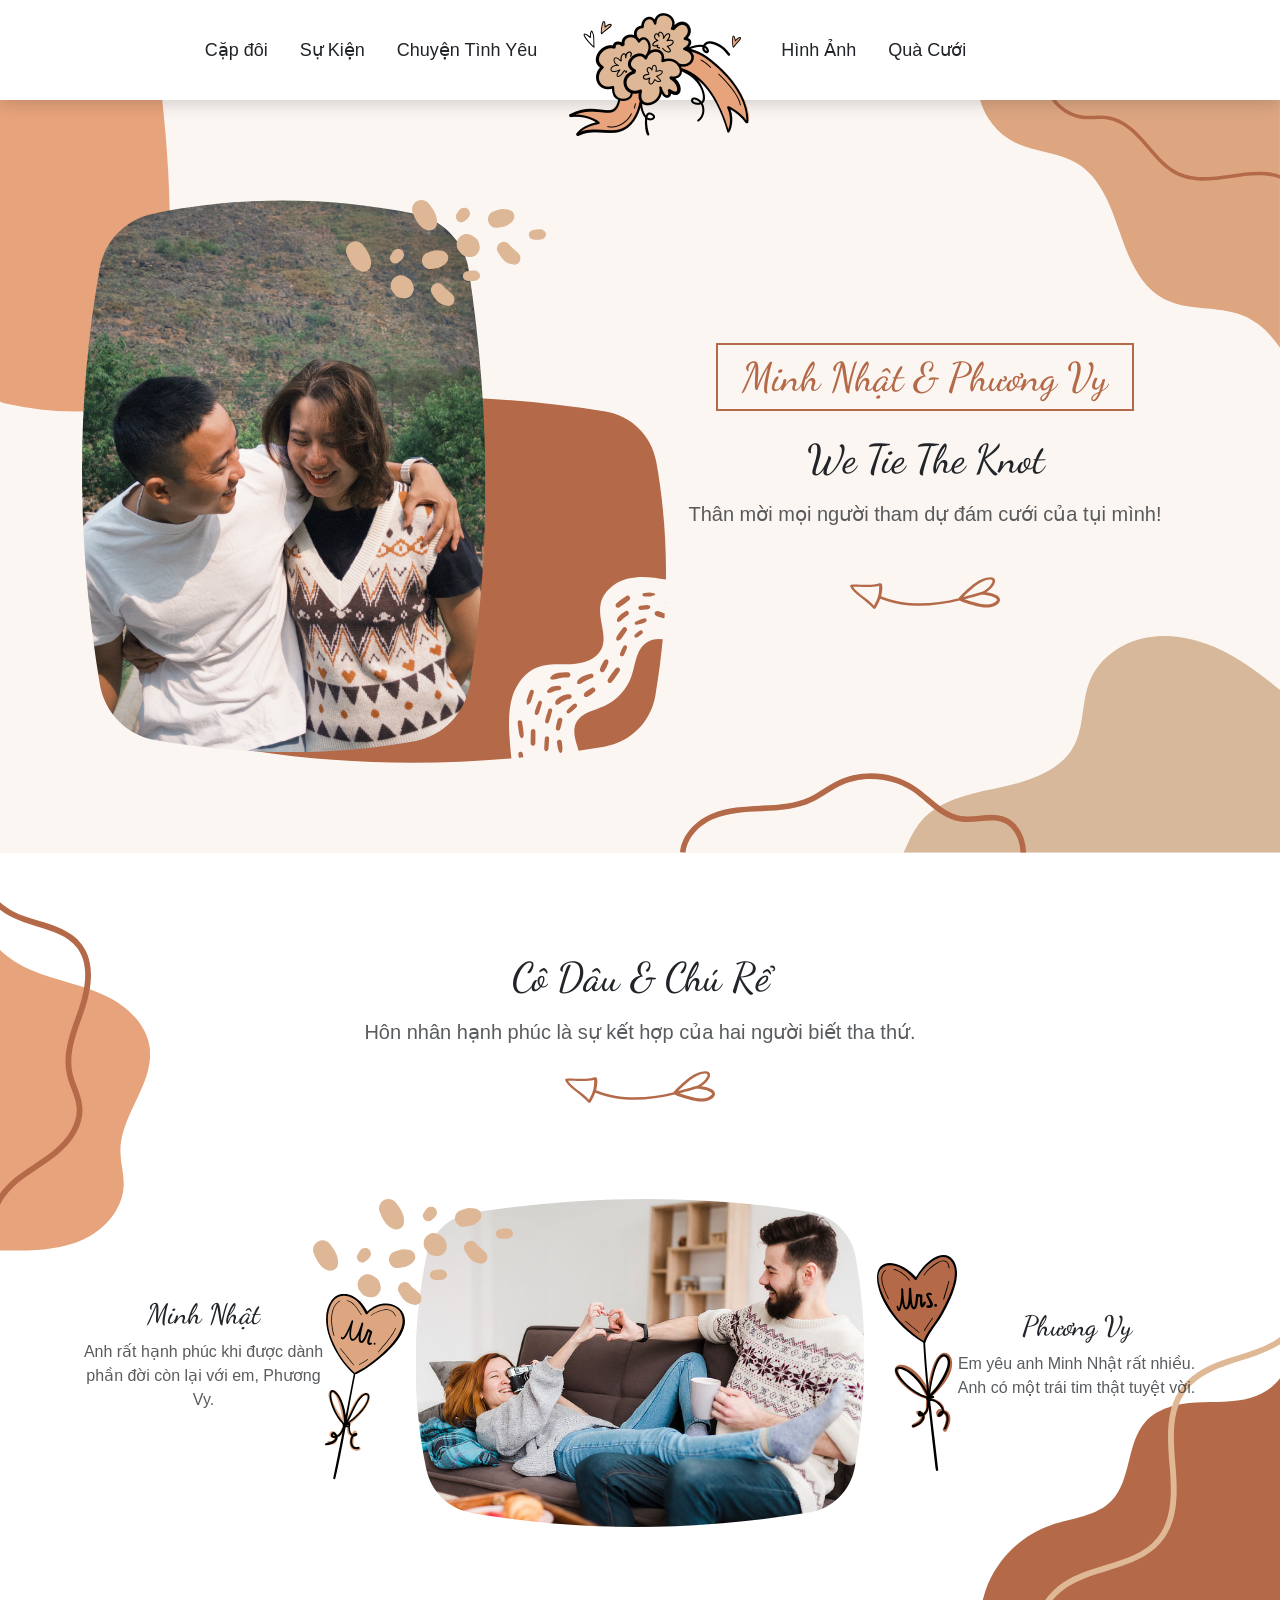
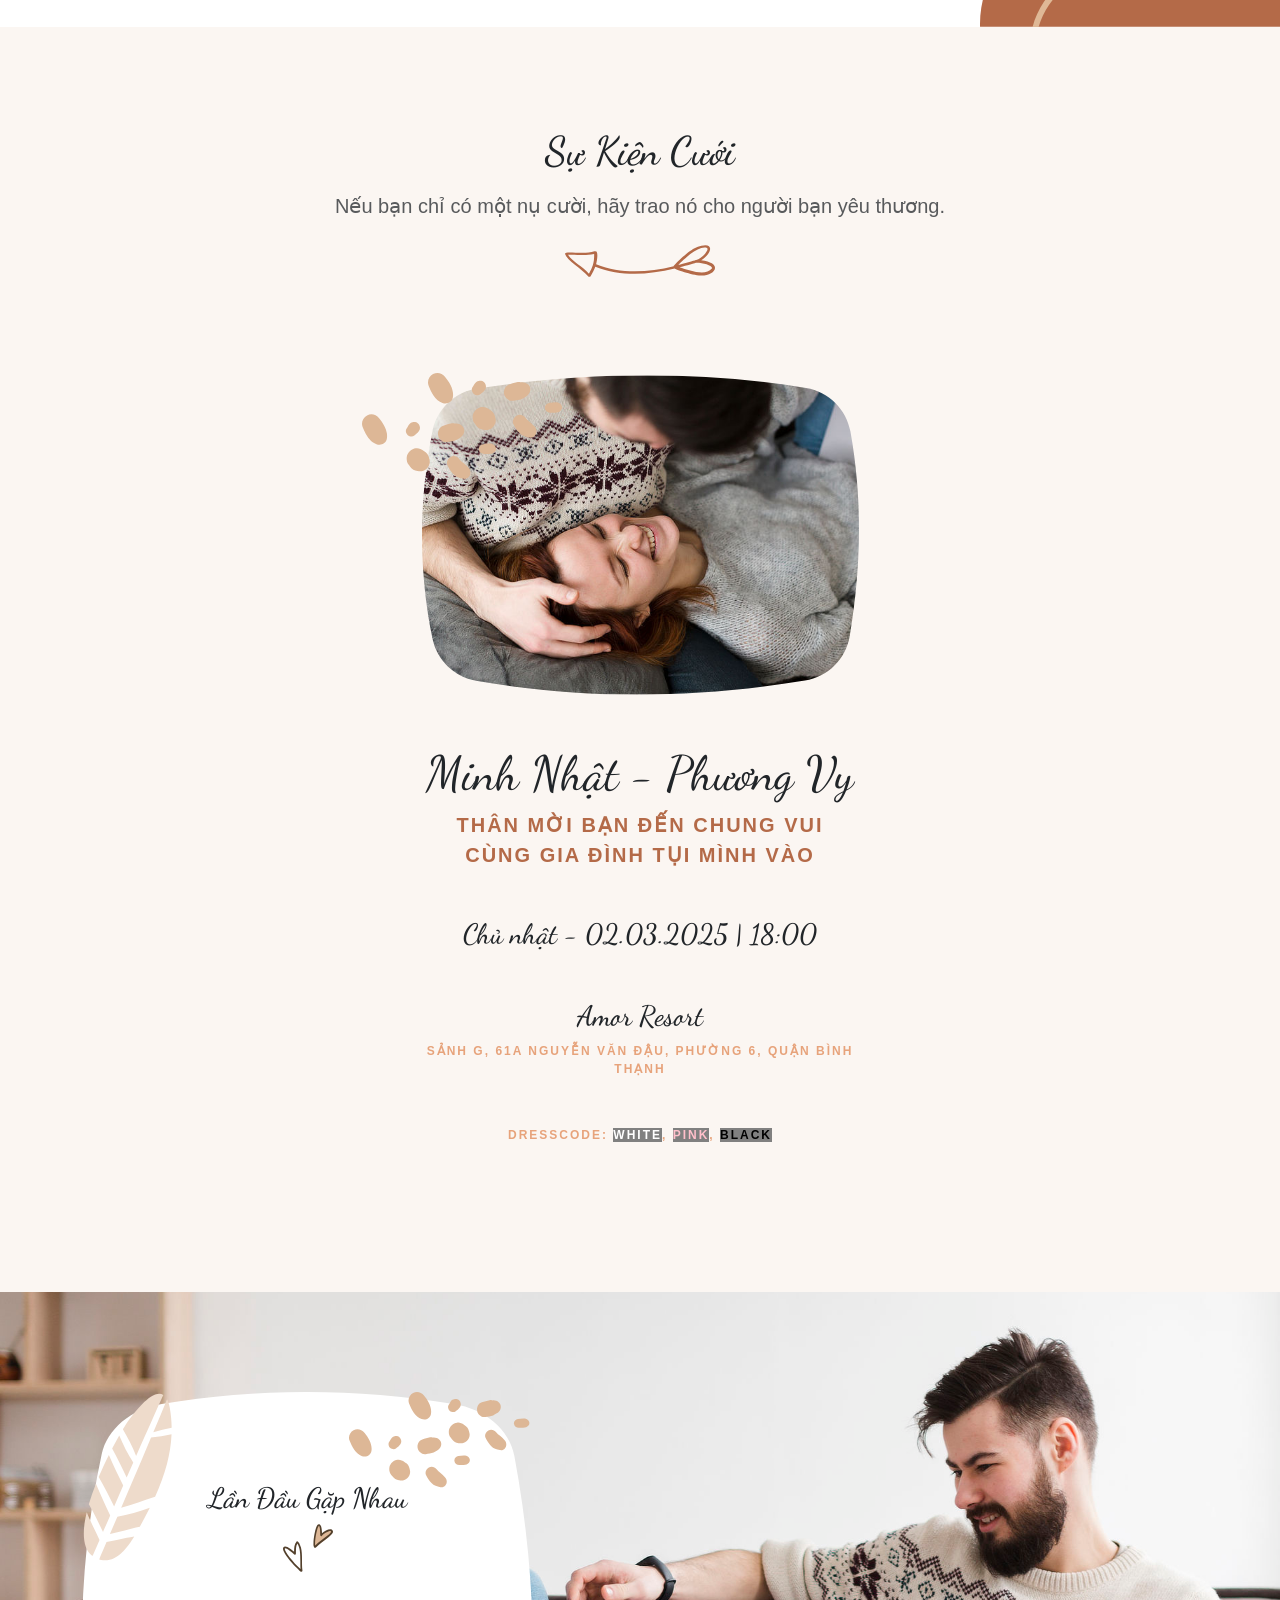
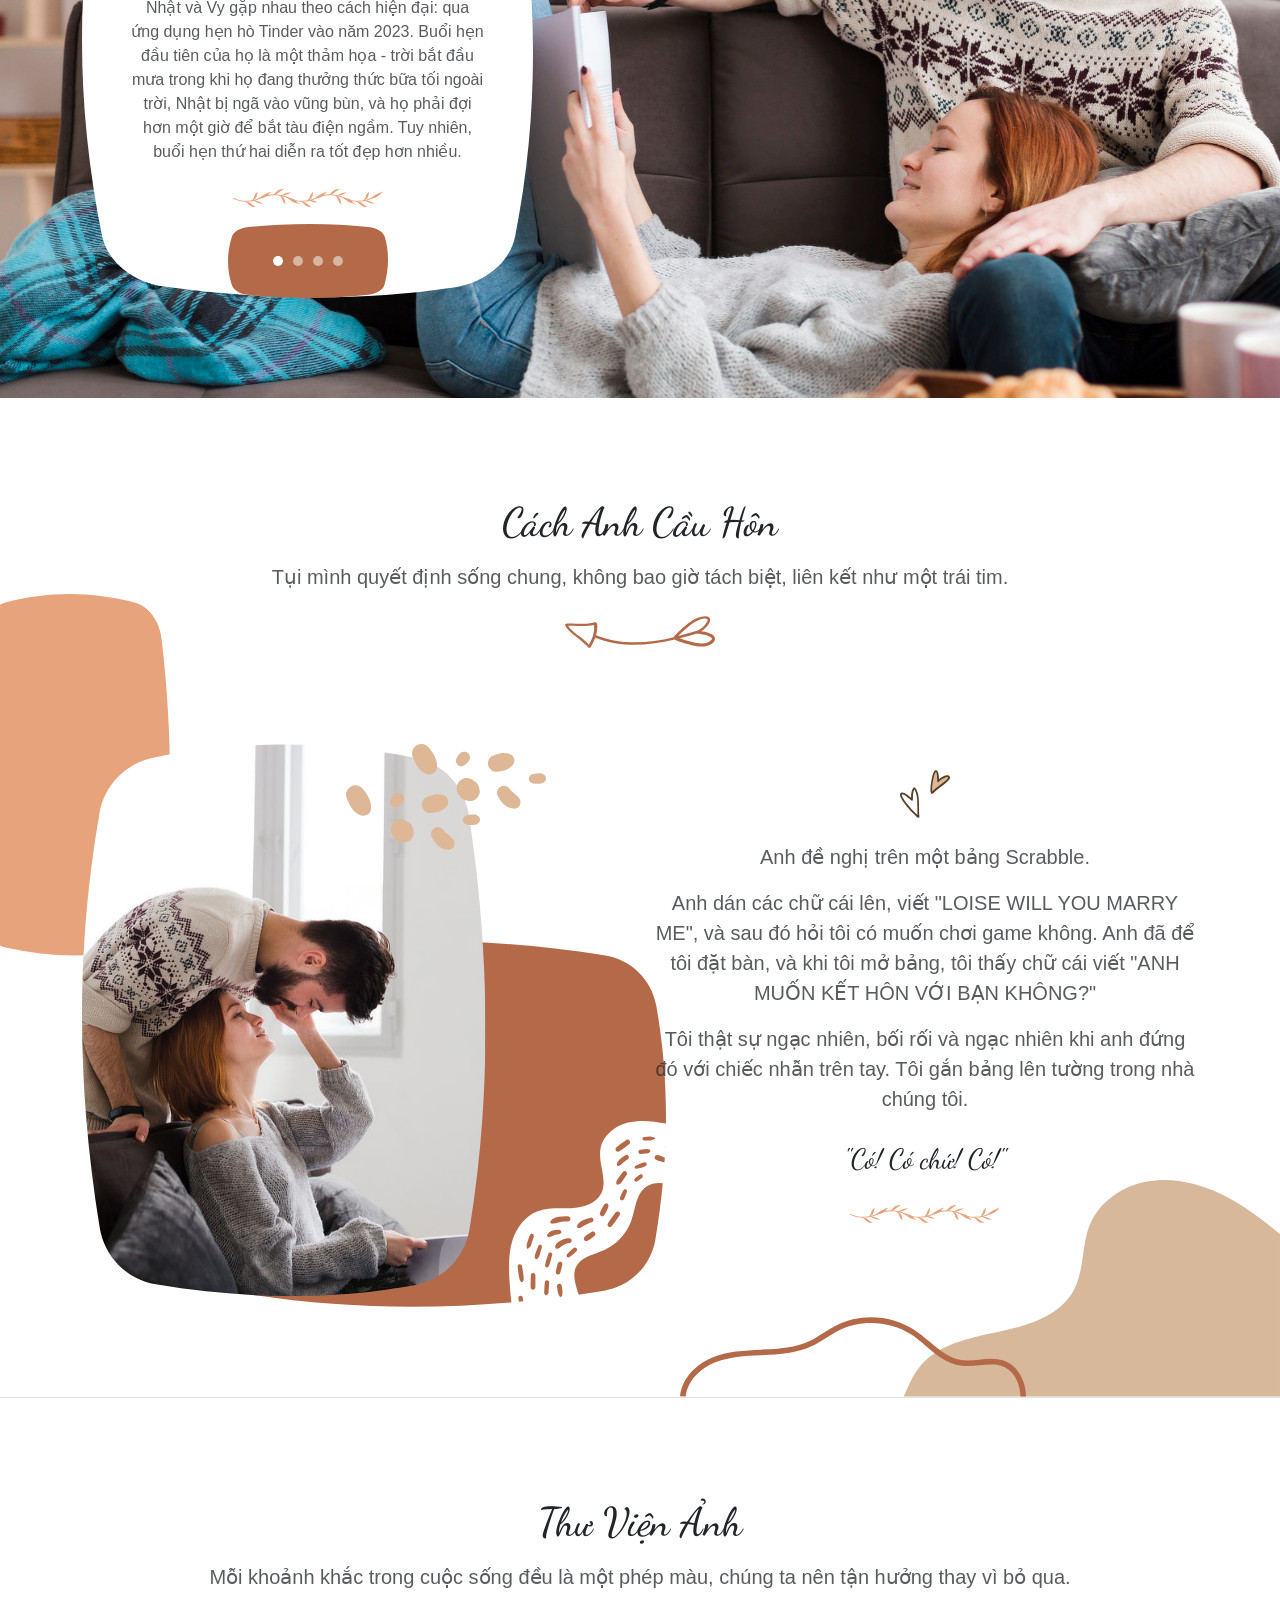
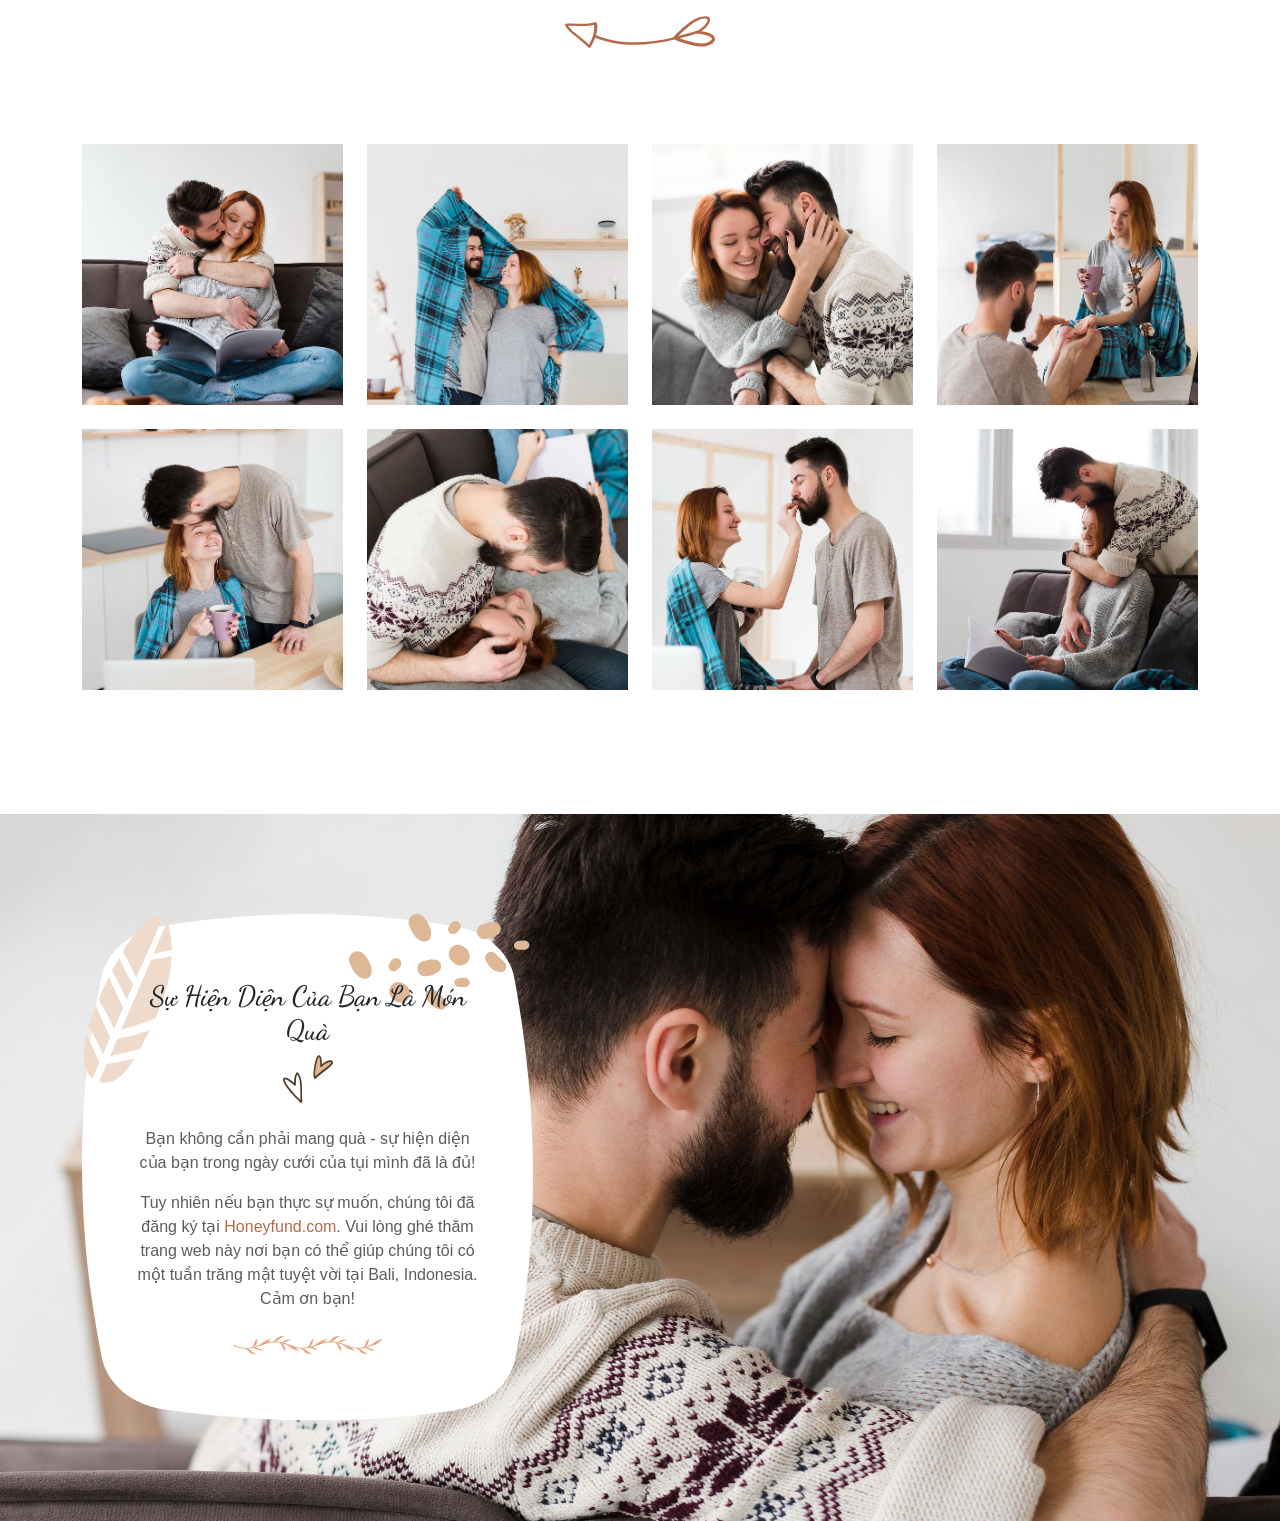
==== commit 744c208a: "Update" ====
--- a/index.html
+++ b/index.html
@@ -94,7 +94,7 @@
                   </div>
                   <!-- //.border -->
 
-                  <h3 class="fs-1 font-alt mb-3">Chúng tôi kết hôn</h3>
+                  <h3 class="fs-1 font-alt mb-3">We Tie The Knot</h3>
                   <p class="lead mb-5 text-body-secondary">Thân mời mọi người tham dự đám cưới của tụi mình!</p>
                   <span class="divider divider-arrow"></span>
               </div>
@@ -178,8 +178,8 @@
 
                       <!-- SVG Image -->
                       <img src="images/shape-particle.svg" alt="" class="shape-particle d-none d-md-block position-absolute start-0 top-0 z-3">
-                      <img src="images/shape-heart-balloon-mrs.svg" alt="" class="shape-heart-balloon mt-4 position-absolute start-0 top-50 translate-middle-y z-2">
-                      <img src="images/shape-heart-balloon-mr.svg" alt="" class="shape-heart-balloon end-0 position-absolute top-50 translate-middle-y z-2">
+                      <img src="images/shape-heart-balloon-mr.svg" alt="" class="shape-heart-balloon mt-4 position-absolute start-0 top-50 translate-middle-y z-2">
+                      <img src="images/shape-heart-balloon-mrs.svg" alt="" class="shape-heart-balloon end-0 position-absolute top-50 translate-middle-y z-2">
                   </div>
                   <!-- //.position-relative -->
               </div>
@@ -366,7 +366,7 @@
           <div class="row mb-5 pb-lg-5">
               <div class="col-12 position-relative text-center z-2">
                   <h2 class="font-alt fs-1 mb-3">Cách Anh Cầu Hôn</h2>
-                  <p class="fs-5 mb-4 text-body-secondary">Chúng tôi quyết định sống chung, không bao giờ tách biệt, liên kết như một trái tim.</p>
+                  <p class="fs-5 mb-4 text-body-secondary">Tụi mình quyết định sống chung, không bao giờ tách biệt, liên kết như một trái tim.</p>
                   <span class="divider divider-arrow"></span>
               </div>
               <!-- //.col-12 -->
@@ -534,7 +534,7 @@
                           <span class="divider divider-heart mb-4"></span>
 
                           <div class="mb-2 text-body-secondary">
-                              <p>Bạn không cần phải mang quà - sự hiện diện của bạn trong ngày cưới của chúng tôi đã là đủ!</p>
+                              <p>Bạn không cần phải mang quà - sự hiện diện của bạn trong ngày cưới của tụi mình đã là đủ!</p>
                               <p>Tuy nhiên nếu bạn thực sự muốn, chúng tôi đã đăng ký tại <a href="#">Honeyfund.com</a>. Vui lòng ghé thăm trang web này nơi bạn có thể giúp chúng tôi có một tuần trăng mật tuyệt vời tại Bali, Indonesia. Cảm ơn bạn!</p>
                           </div>
                           <!-- //.mb-2 -->
@@ -556,27 +556,6 @@
   </section>
   <!-- Section - Wedding Gifts End -->
 
-
-  <!-- Footer Start -->
-  <footer class="bg-secondary-2 pb-0 section">
-      <div class="container">
-          <div class="row align-items-center gx-md-5 justify-content-center">
-              <div class="col-md-12 col-xl-5 mb-5 position-relative text-center text-md-start z-2">
-                  <h2 class="font-alt fs-1 mb-3">Spread The Love</h2>
-                  <p class="fs-5 m-0 text-body-secondary"><span class="text-primary">#NhatVyWedding</span></p>
-                  <p class="fs-5 m-0 text-body-secondary">Cảm ơn mọi người nhé ^^.</p>
-              </div>
-              <!-- //.col-10 -->
-          </div>
-          <!-- //.row -->
-      </div>
-      <!-- //.container -->
-
-      <!-- SVG Image -->
-      <img src="images/shape-wave-top-left-1.svg" alt="" class="shape-wave shape-wave-sm d-none d-lg-block mt-5 position-absolute start-0 top-0 z-1">
-      <img src="images/shape-wave-bottom-right-2.svg" alt="" class="shape-wave bottom-0 d-none d-lg-block end-0 position-absolute z-3">
-  </footer>
-  <!-- Footer End -->
   <script src="js/script.min.js"></script>
   <script src="js/custom.js"></script>
 </body>
--- a/css/css.css
+++ b/css/css.css
@@ -80,7 +80,7 @@
     rgba(255, 255, 255, 0.15),
     rgba(255, 255, 255, 0)
   );
-  --bs-body-font-family: "Dancing", sans-serif;
+  --bs-body-font-family: "Roboto", sans-serif;
   --bs-body-font-size: 1rem;
   --bs-body-font-weight: 400;
   --bs-body-line-height: 1.5;
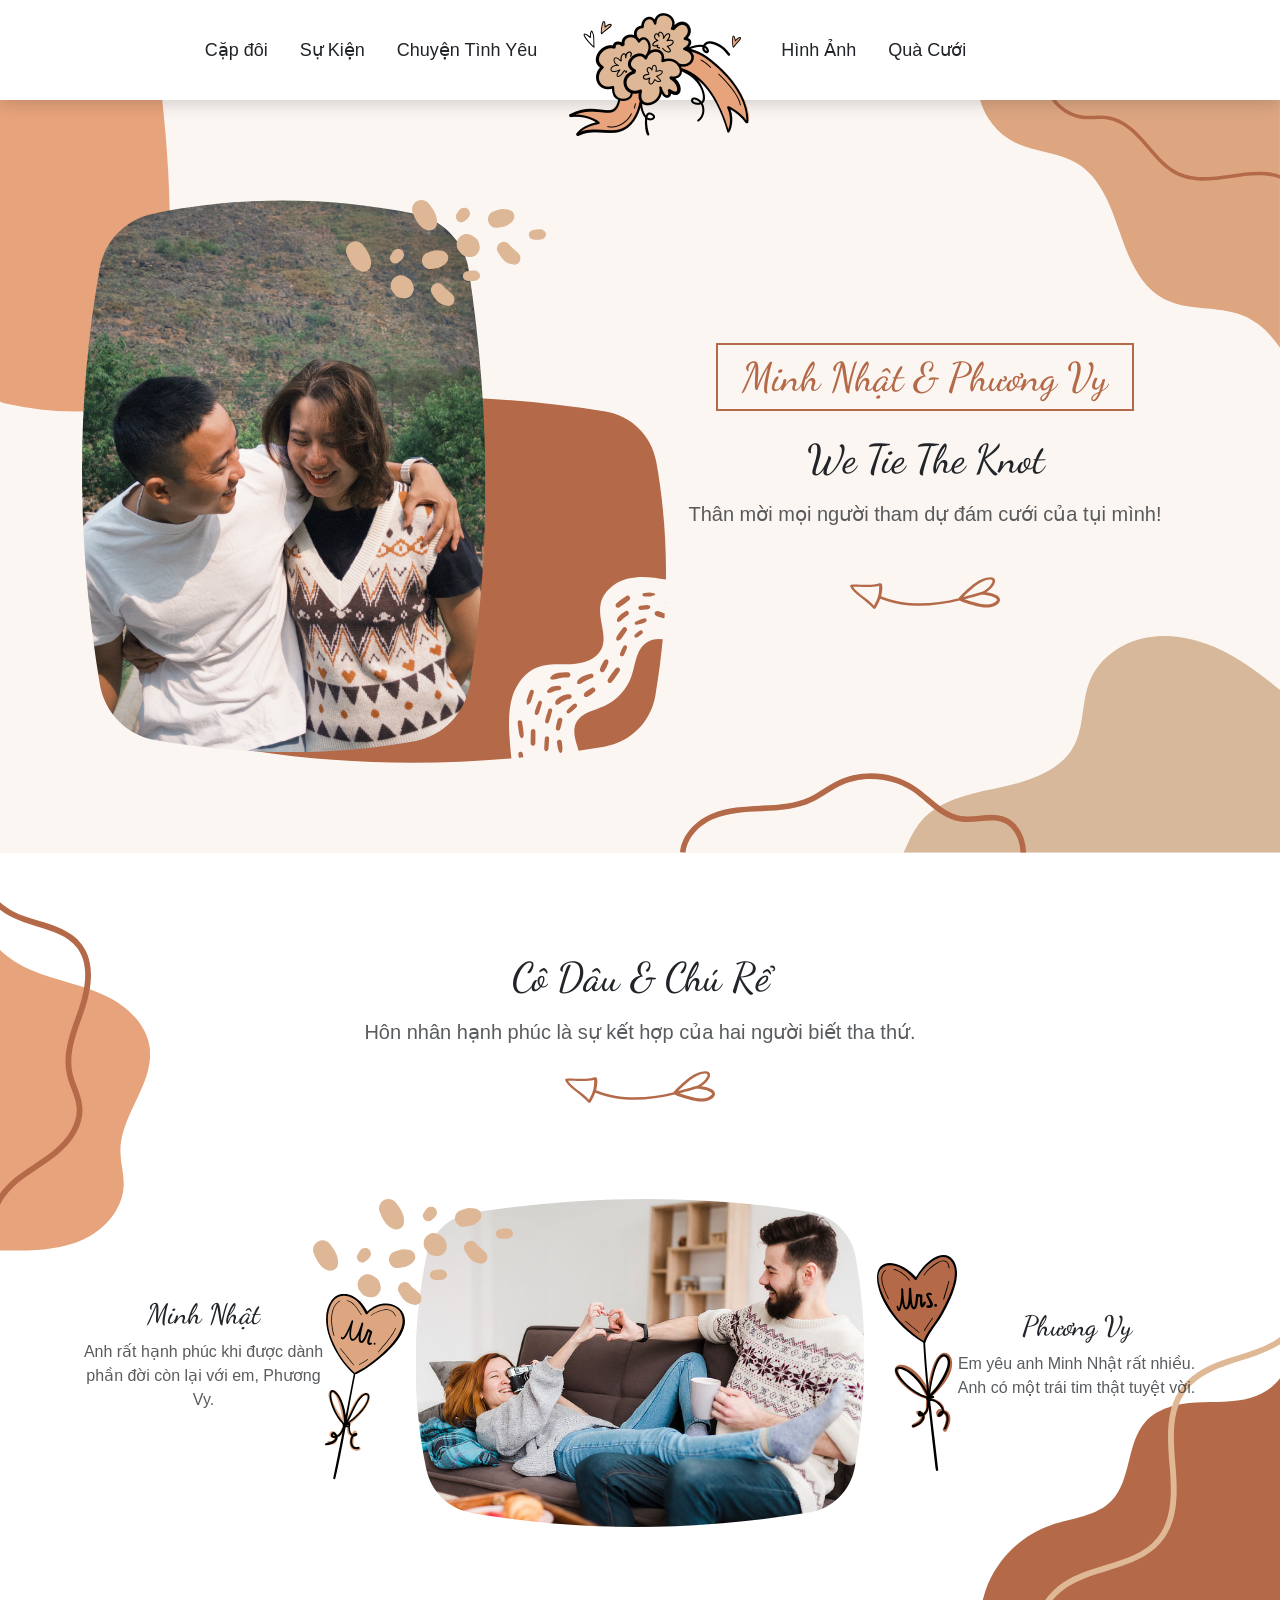
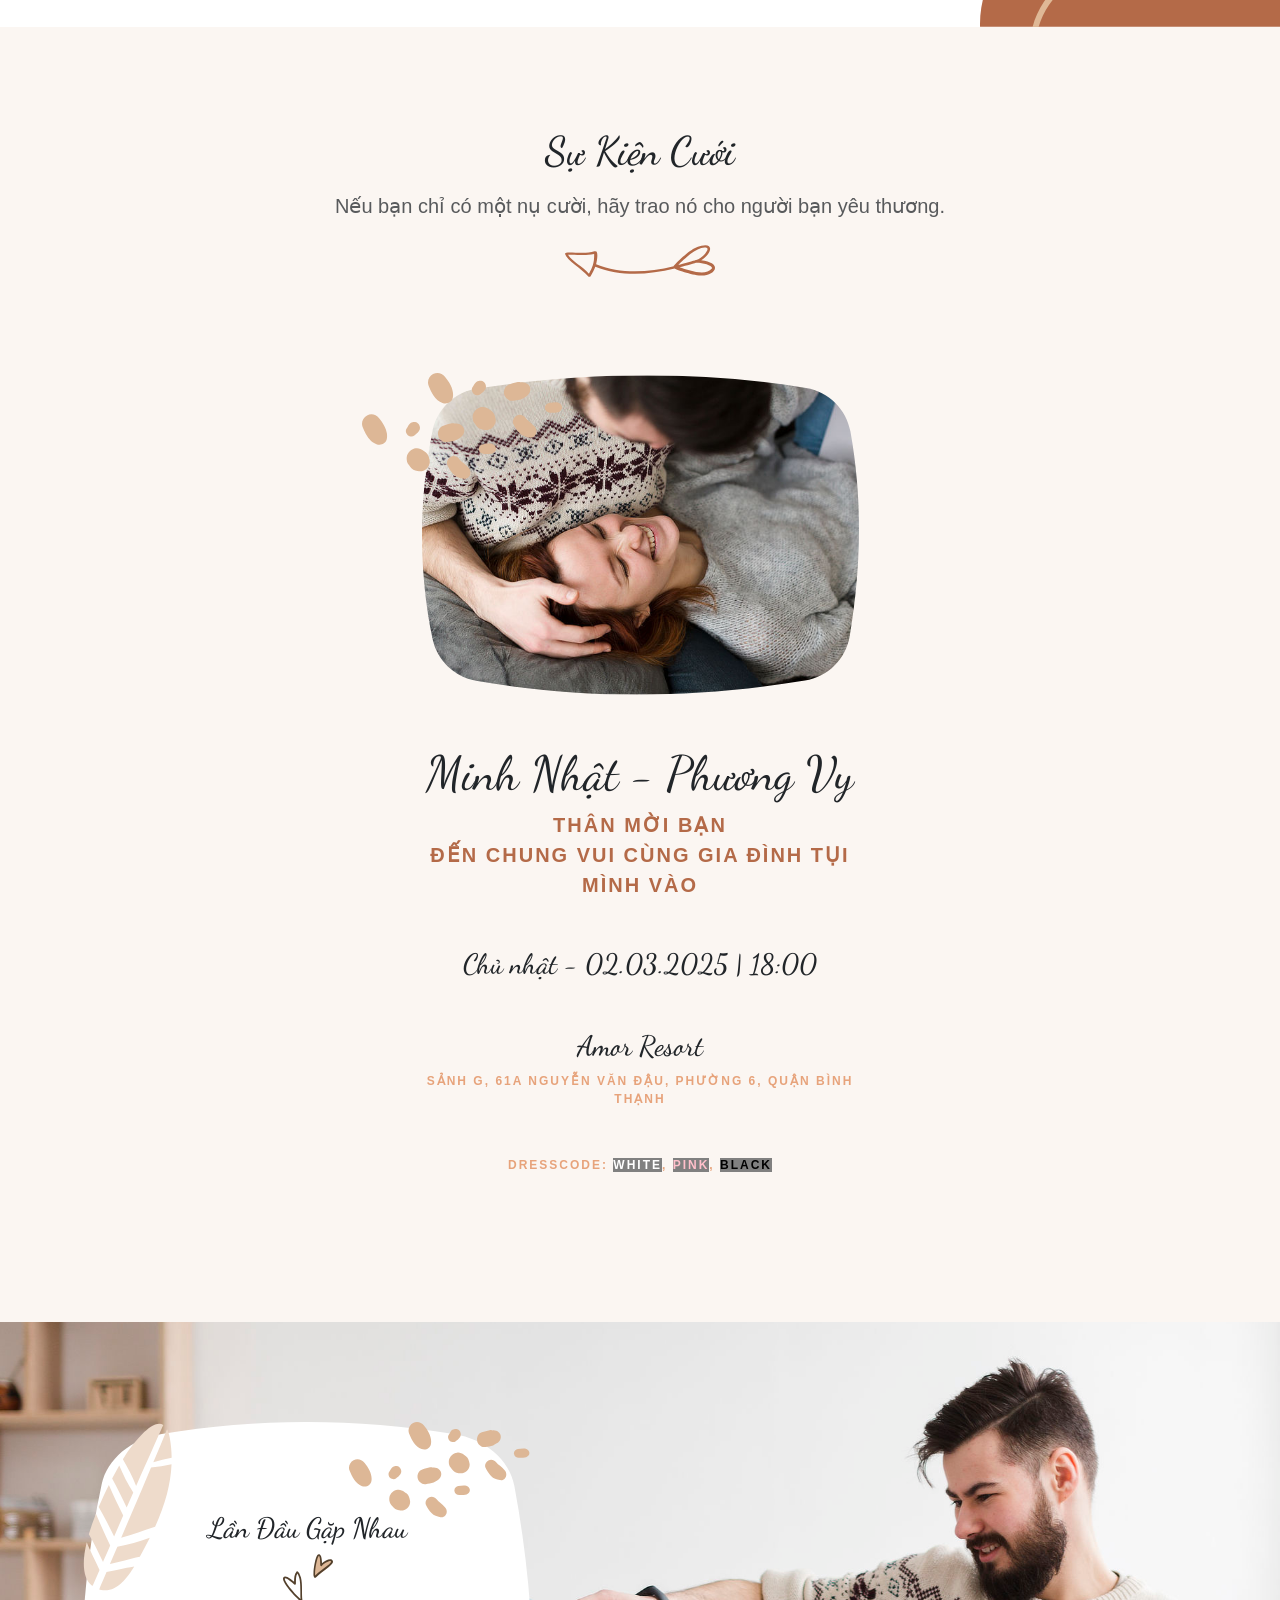
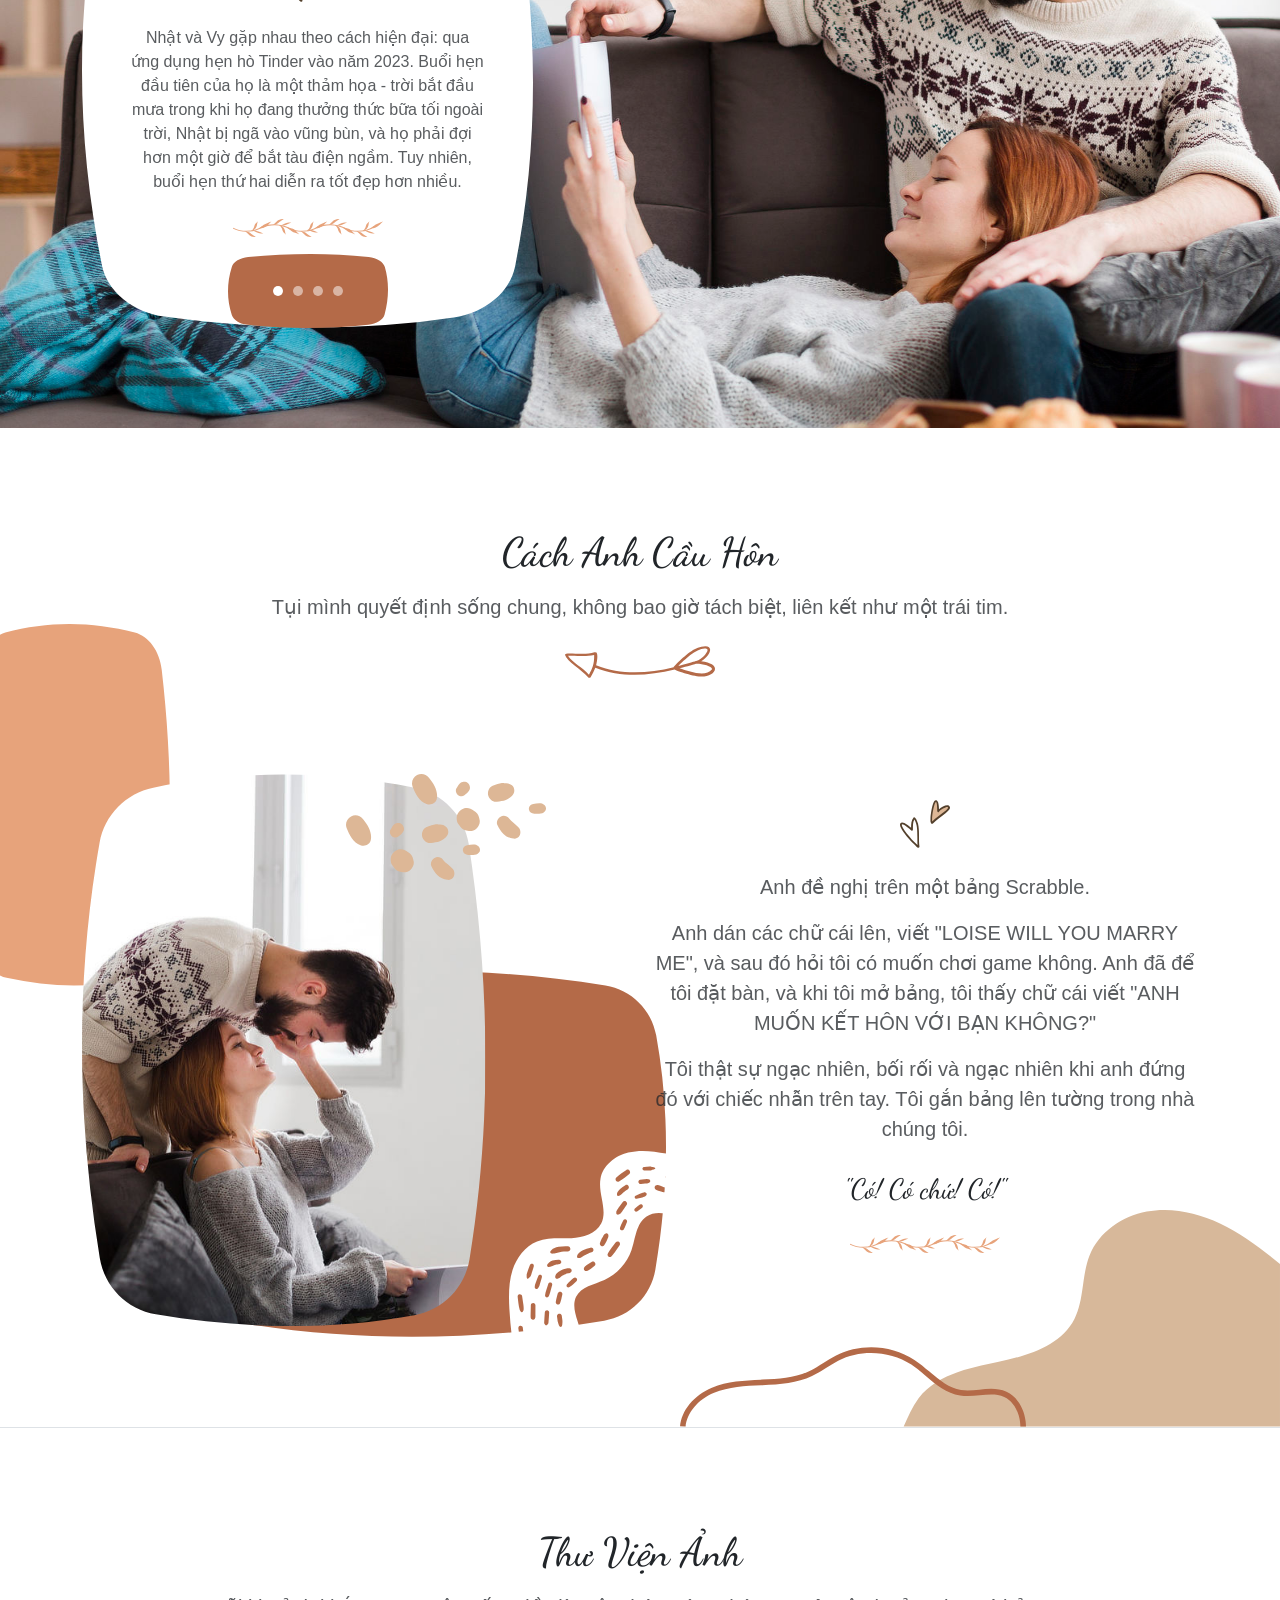
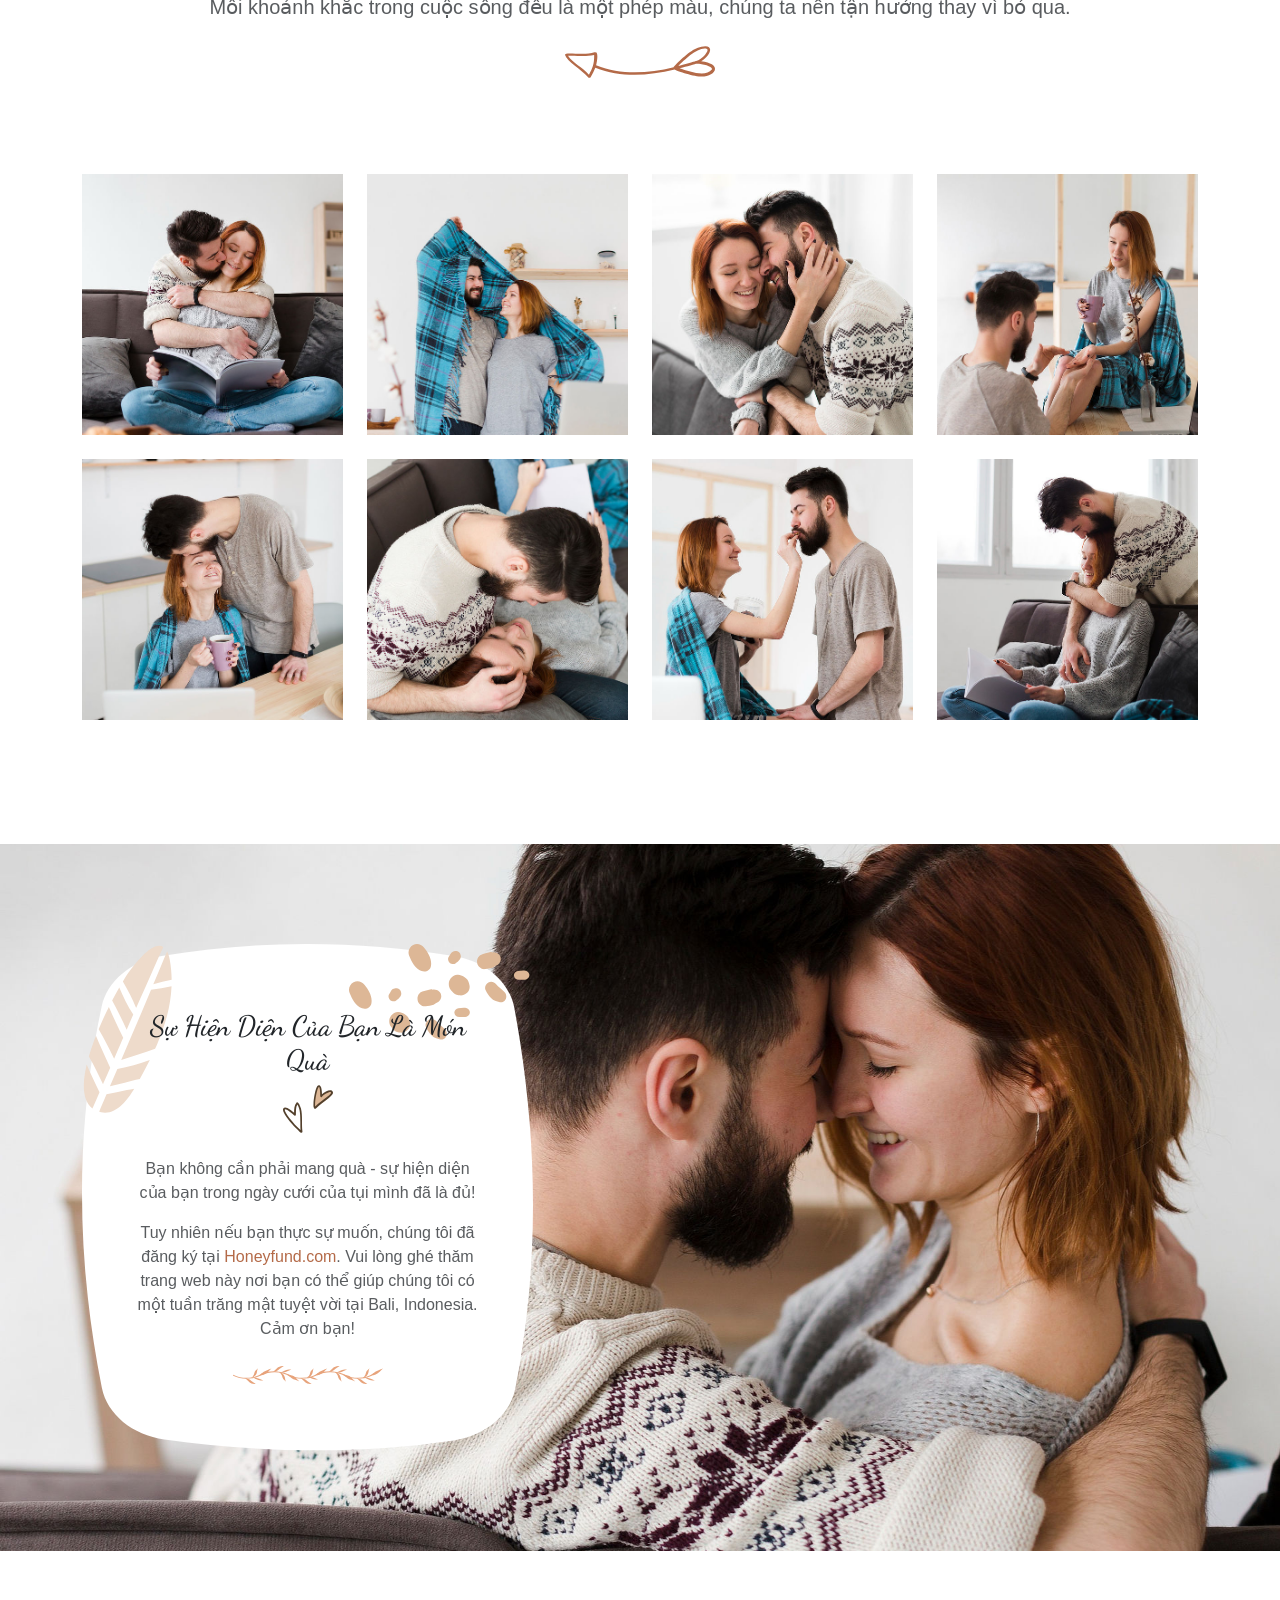
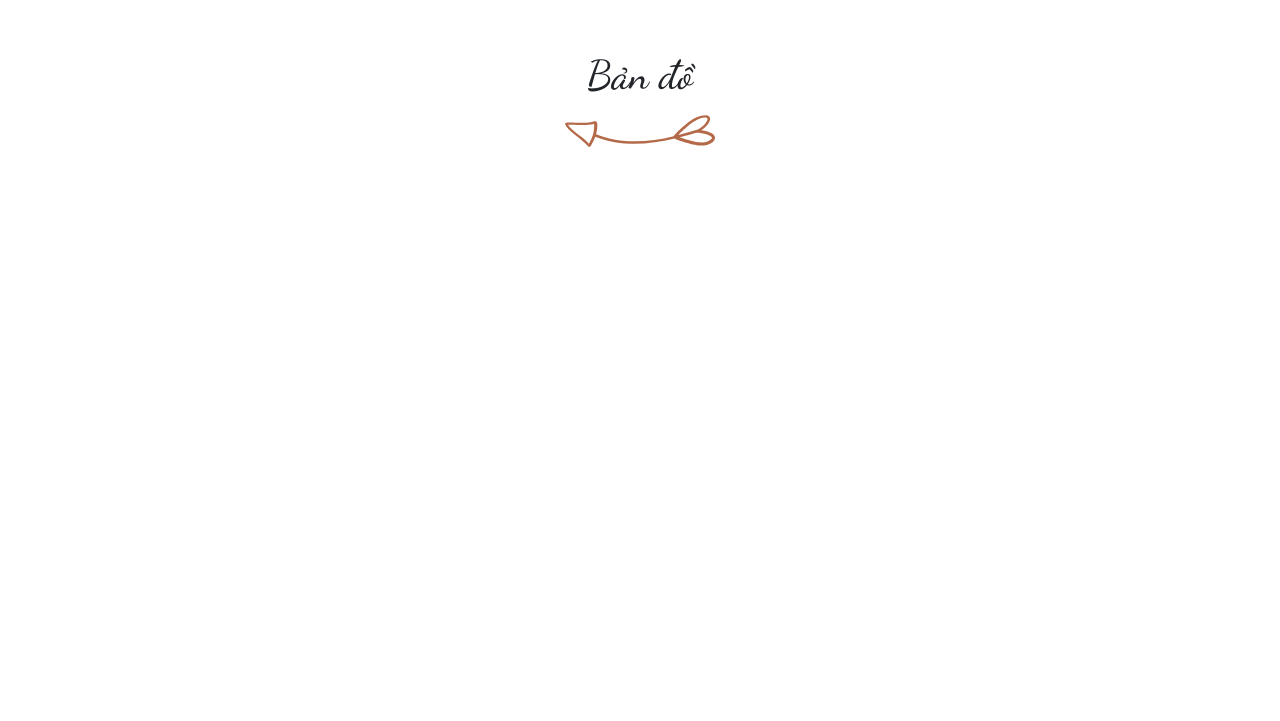
==== commit fdf434fd: "Update" ====
--- a/index.html
+++ b/index.html
@@ -216,7 +216,7 @@
           <!-- //.row -->
 
           <div class="row gx-lg-5 justify-content-center">
-              <div class="col-12 col-sm-10 col-md-8 col-lg-6 col-xl-5 mb-5 mb-lg-0 text-center">
+              <div class="col-12 col-sm-10 col-md-10 col-lg-6 col-xl-5 mb-5 mb-lg-0 text-center">
                   <div class="position-relative mb-5">
                       <svg width="100%" height="324px" viewBox="0 0 624 456" xmlns="http://www.w3.org/2000/svg" class="position-relative z-2">
                           <defs>
@@ -236,7 +236,7 @@
                   <!-- //.position-relative -->
 
                   <h3 class="display-5 font-alt">Minh Nhật - Phương Vy</h3>
-                  <p class="fs-5 fw-bold ls-2 mb-5 text-primary text-uppercase">Thân mời bạn
+                  <p class="fs-5 fw-bold ls-2 mb-5 text-primary text-uppercase">Thân mời bạn</br>
                     Đến chung vui cùng gia đình tụi mình vào
                   </p>
 
@@ -556,6 +556,28 @@
   </section>
   <!-- Section - Wedding Gifts End -->
 
+  <section id="proposed">
+    <div class="container">
+        <div class="row">
+            <div class="col-12 position-relative text-center z-2">
+                <h2 class="font-alt fs-1 mb-3">Bản đồ</h2>
+                <span class="divider divider-arrow"></span>
+            </div>
+            <!-- //.col-12 -->
+        </div>
+        <!-- //.row -->
+
+        <div class="row align-items-center mt-4">
+            <div class="col-lg-12 position-relative mb-5 mb-lg-0">
+                <iframe src="https://www.google.com/maps/embed?pb=!1m18!1m12!1m3!1d3919.0429398028423!2d106.68515207479271!3d10.808023258610563!2m3!1f0!2f0!3f0!3m2!1i1024!2i768!4f13.1!3m3!1m2!1s0x31752929c0e8be8b%3A0xbdb4b0e182b51a90!2zVHJ1bmcgVMOibSBZ4bq_biBUaeG7h2MgVsOgIEjhu5lpIE5naOG7iyBBbW9yIFJlc29ydA!5e0!3m2!1svi!2s!4v1731761677367!5m2!1svi!2s"
+                width="100%" height="450" style="border:0;" allowfullscreen="" loading="lazy" referrerpolicy="no-referrer-when-downgrade"></iframe>
+            </div>
+            <!-- //.col-lg-6 -->
+        </div>
+        <!-- //.row -->
+    </div>
+</section>
+
   <script src="js/script.min.js"></script>
   <script src="js/custom.js"></script>
 </body>
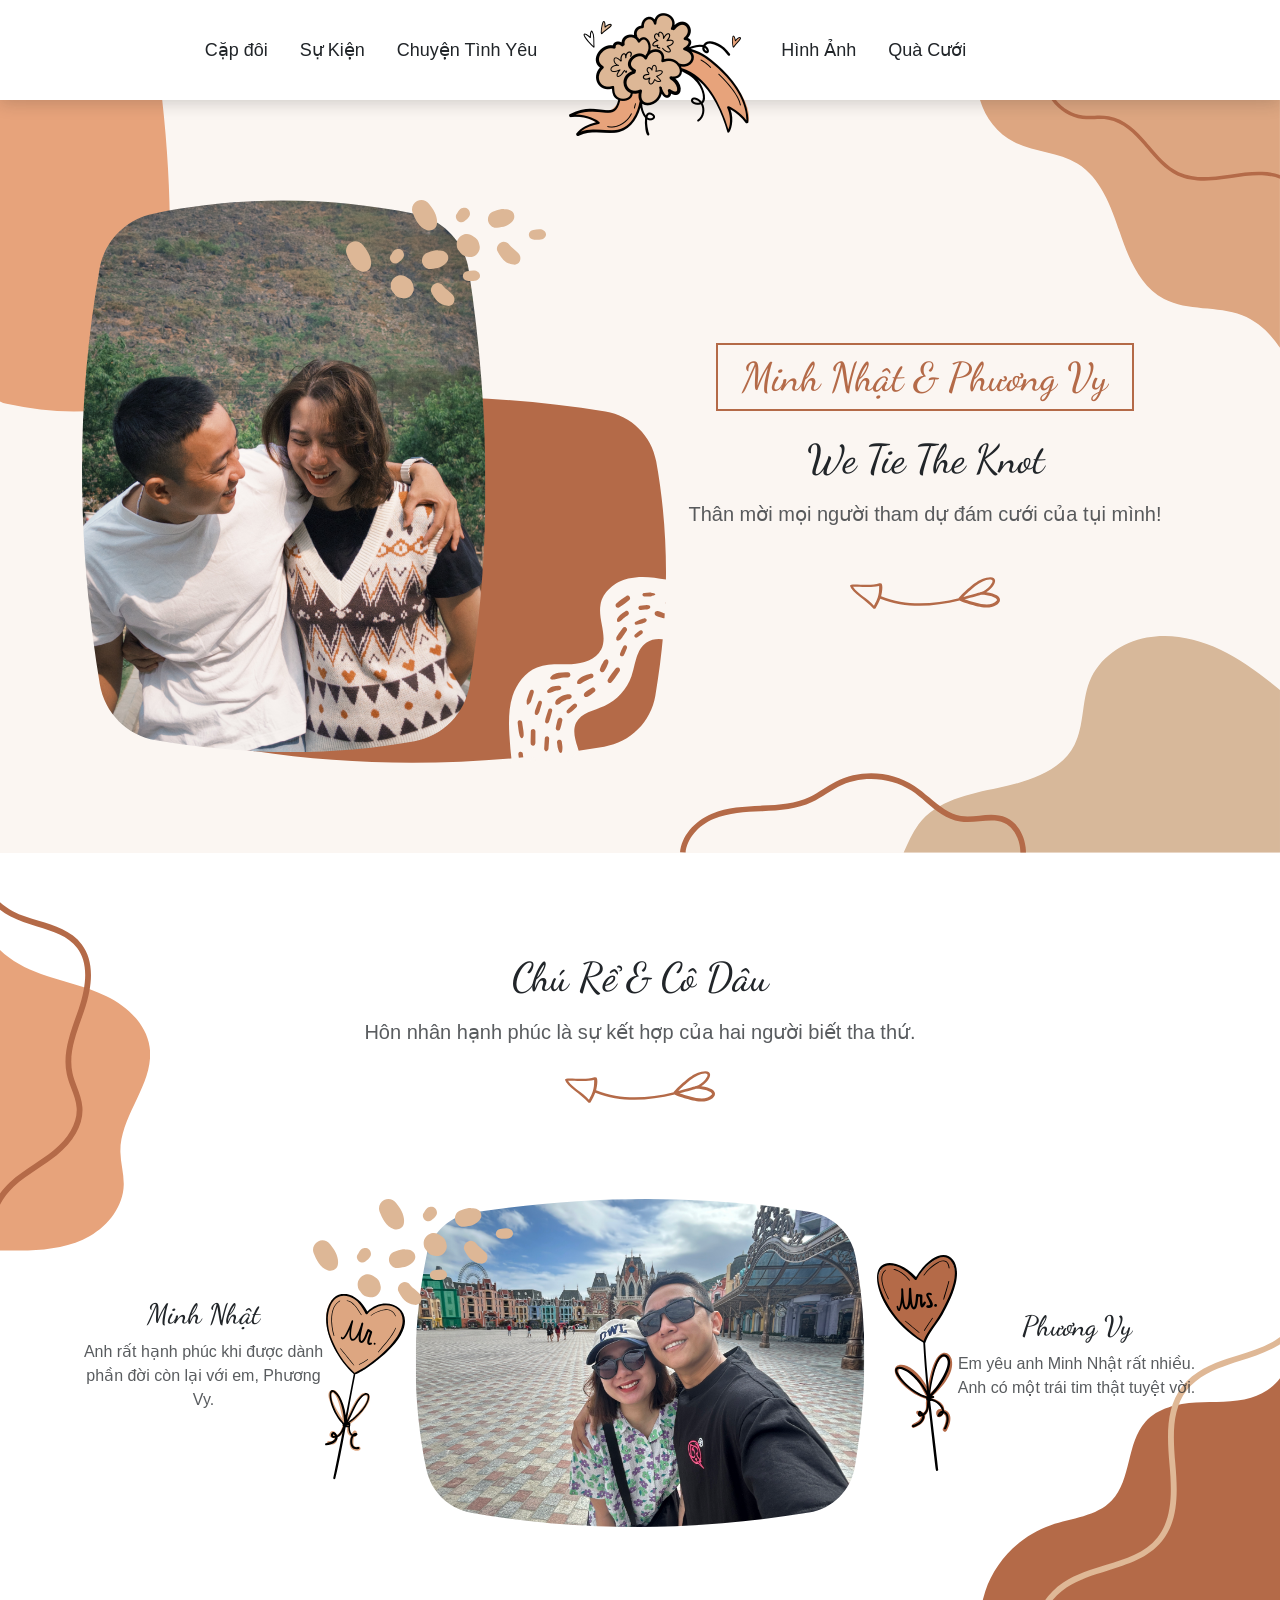
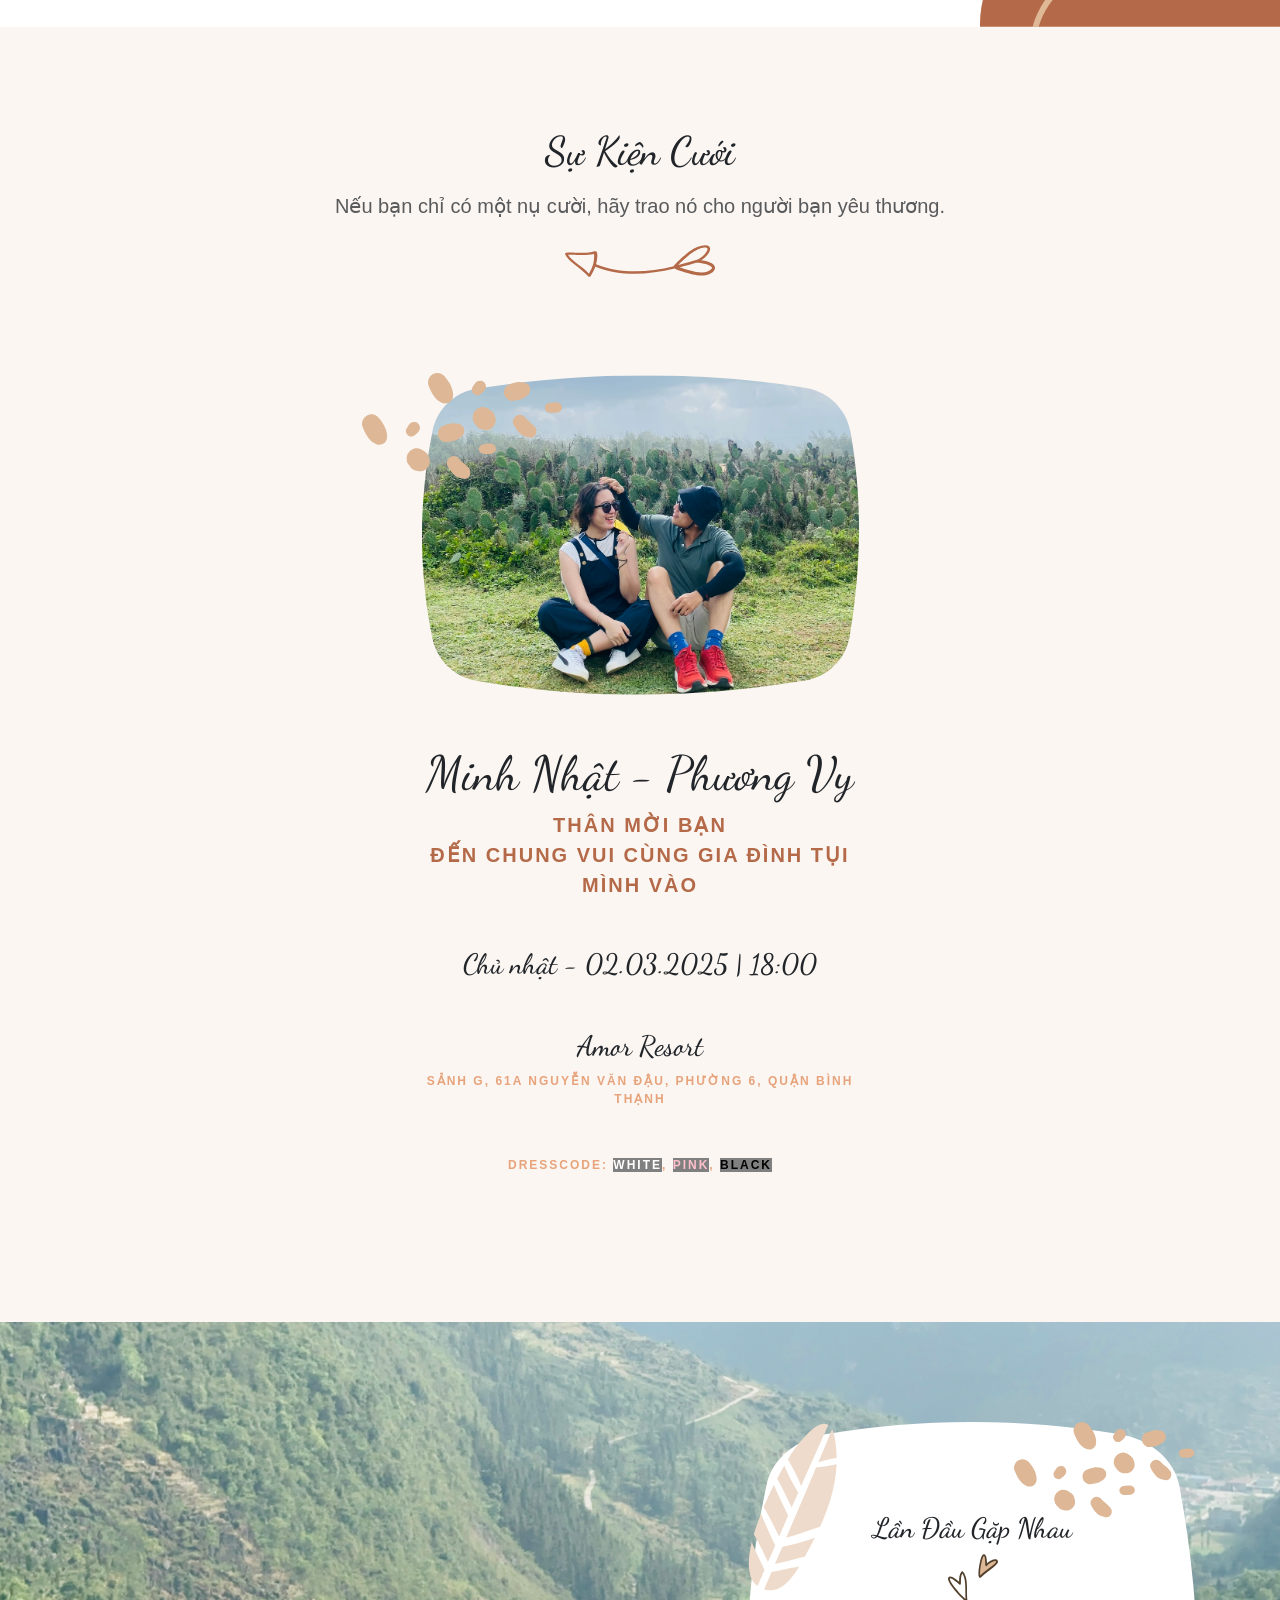
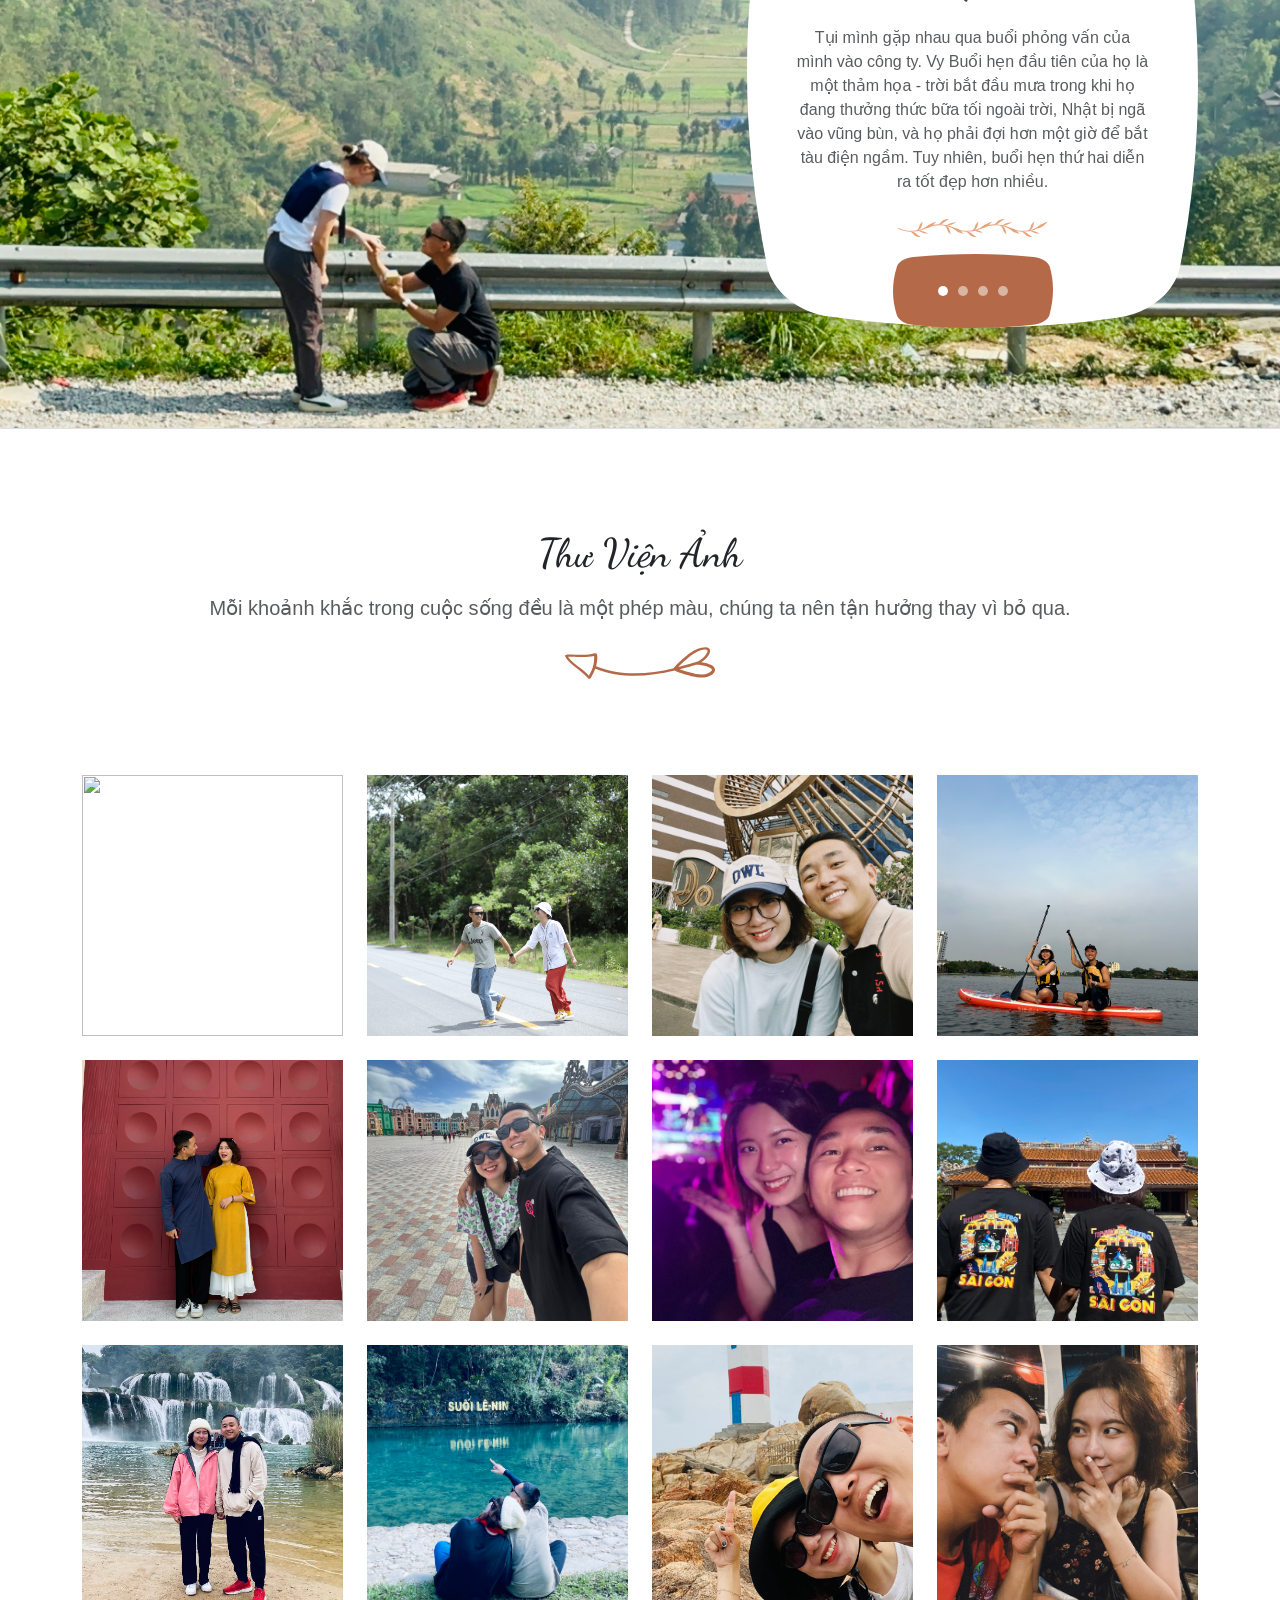
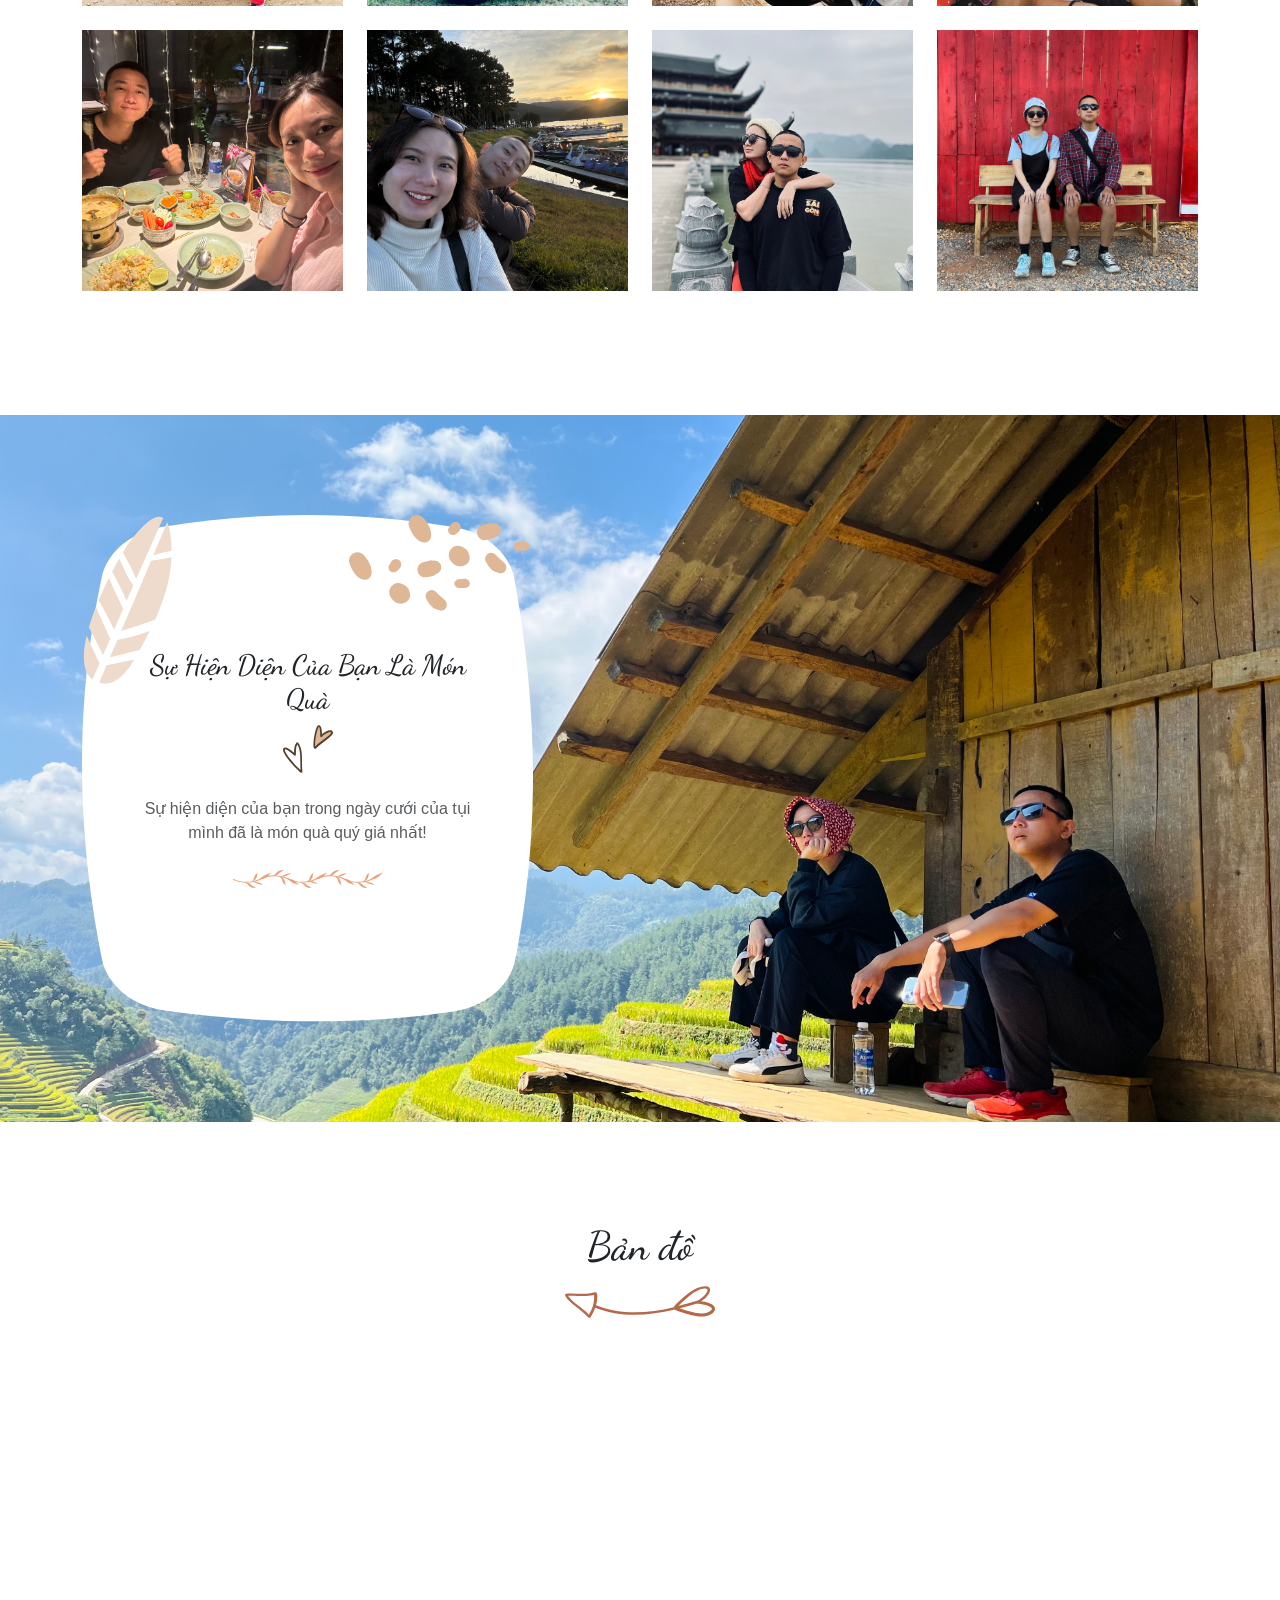
==== commit ea43c987: "Update the" ====
--- a/index.html
+++ b/index.html
@@ -1,6 +1,6 @@
 <html lang="vi" class="h-100 w-100"><head>
   <title>Nhật Vy - Thiệp Cưới</title>
-  <link href="js/script.min.js" rel="preload">
+  <link rel="preload" href="js/script.min.js">
   <meta charset="utf-8">
   <meta name="viewport" content="width=device-width, initial-scale=1">
 
@@ -147,7 +147,7 @@
       <div class="container position-relative z-2">
           <div class="row mb-5 pb-lg-5">
               <div class="col-12 position-relative text-center z-2">
-                  <h2 class="font-alt fs-1 mb-3">Cô Dâu & Chú Rể</h2>
+                  <h2 class="font-alt fs-1 mb-3">Chú Rể & Cô Dâu</h2>
                   <p class="fs-5 mb-4 text-body-secondary">Hôn nhân hạnh phúc là sự kết hợp của hai người biết tha thứ.</p>
                   <span class="divider divider-arrow"></span>
               </div>
@@ -172,7 +172,7 @@
                           </defs>
 
                           <foreignObject clip-path="url(#clip-path-the-couple)" width="100%" height="100%">
-                              <img src="images/the-couple.jpg" alt="Cô Dâu & Chú Rể">
+                              <img src="images2/IMG_1686.jpg" alt="Cô Dâu & Chú Rể">
                           </foreignObject>
                       </svg>
 
@@ -226,7 +226,7 @@
                           </defs>
 
                           <foreignObject clip-path="url(#clip-path-wedding-party-1)" width="100%" height="100%">
-                              <img src="images/wedding-party-1.jpg" alt="The Bride">
+                              <img src="images2/IMG_9167.jpeg" alt="The Bride">
                           </foreignObject>
                       </svg>
 
@@ -268,9 +268,9 @@
 
 
   <!-- Section - Love Story Start -->
-  <section id="love-story" class="bg-holder" data-bg-image="images/bg-love-story.jpg" style="background-image: url(&quot;images/bg-love-story.jpg&quot;);">
+  <section id="love-story" class="bg-holder" data-bg-image="images2/bg-story.jpg" style="background-image: url("images2/bg-story.jpg");">
       <div class="container">
-          <div class="row align-items-center justify-content-center justify-content-lg-start">
+          <div class="row align-items-center justify-content-center justify-content-lg-end">
               <div class="col-12 col-sm-10 col-md-8 col-lg-6 col-xl-5">
                   <div id="carousel-love-story" class="carousel slide">
                       <div class="carousel-inner">
@@ -279,7 +279,7 @@
                                   <div class="shape-rect-content d-flex flex-column justify-content-center pb-5 pb-xl-0 px-4 px-sm-5 text-center">
                                       <h3 class="font-alt">Lần Đầu Gặp Nhau</h3>
                                       <span class="divider divider-heart mb-4"></span>
-                                      <p class="mb-xl-4 text-body-secondary">Nhật và Vy gặp nhau theo cách hiện đại: qua ứng dụng hẹn hò Tinder vào năm 2023. Buổi hẹn đầu tiên của họ là một thảm họa - trời bắt đầu mưa trong khi họ đang thưởng thức bữa tối ngoài trời, Nhật bị ngã vào vũng bùn, và họ phải đợi hơn một giờ để bắt tàu điện ngầm. Tuy nhiên, buổi hẹn thứ hai diễn ra tốt đẹp hơn nhiều.</p>
+                                      <p class="mb-xl-4 text-body-secondary">Tụi mình gặp nhau qua buổi phỏng vấn của mình vào công ty. Vy  Buổi hẹn đầu tiên của họ là một thảm họa - trời bắt đầu mưa trong khi họ đang thưởng thức bữa tối ngoài trời, Nhật bị ngã vào vũng bùn, và họ phải đợi hơn một giờ để bắt tàu điện ngầm. Tuy nhiên, buổi hẹn thứ hai diễn ra tốt đẹp hơn nhiều.</p>
                                       <span class="divider divider-floral d-none d-xl-block"></span>
                                   </div>
                                   <!-- //.shape-rect-content -->
@@ -360,76 +360,6 @@
   <!-- Section - Love Story End -->
 
 
-  <!-- Section - Proposed Start -->
-  <section id="proposed">
-      <div class="container">
-          <div class="row mb-5 pb-lg-5">
-              <div class="col-12 position-relative text-center z-2">
-                  <h2 class="font-alt fs-1 mb-3">Cách Anh Cầu Hôn</h2>
-                  <p class="fs-5 mb-4 text-body-secondary">Tụi mình quyết định sống chung, không bao giờ tách biệt, liên kết như một trái tim.</p>
-                  <span class="divider divider-arrow"></span>
-              </div>
-              <!-- //.col-12 -->
-          </div>
-          <!-- //.row -->
-
-          <div class="row align-items-center">
-              <div class="col-lg-6 position-relative mb-5 mb-lg-0">
-                  <div class="row justify-content-center justify-content-lg-start">
-                      <div class="col-12 col-sm-10 col-md-8 col-lg-9">
-                          <div class="position-relative z-2">
-                              <svg width="100%" height="100%" viewBox="0 0 500 685" xmlns="http://www.w3.org/2000/svg" class="position-relative z-2">
-                                  <defs>
-                                      <clipPath id="clip-path-proposed" clipPathUnits="userSpaceOnUse">
-                                          <path d="M165.836,1644.64C94.328,1209.04 90.753,779.697 165.349,357.564C180.459,272.058 246.591,204.825 331.662,187.446C599.258,132.777 869.097,133.687 1141.07,187.523C1228.32,204.794 1295.77,274.608 1309.15,362.538C1375.85,800.802 1379.67,1230.03 1311.42,1648.91C1297.09,1736.89 1228.64,1806.34 1140.92,1822.2C881.395,1869.15 613.861,1865.59 339.554,1819.32C250.208,1804.25 180.513,1734.05 165.836,1644.64Z" transform="matrix(0.399961,0,0,0.399961,-44.3128,-58.0804)"></path>
-                                      </clipPath>
-                                  </defs>
-
-                                  <foreignObject clip-path="url(#clip-path-proposed)" width="100%" height="100%">
-                                      <img src="images/the-couple-proposed.jpg" alt="The Couple">
-                                  </foreignObject>
-                              </svg>
-
-                              <!-- SVG Image -->
-                              <img src="images/shape-particle.svg" alt="" class="shape-particle end-0 position-absolute top-0 z-3">
-                              <img src="images/shape-rect-the-couple-2.svg" alt="" class="shape-rect shape-rect-lg bottom-0 end-0 position-absolute z-1">
-                          </div>
-                          <!-- //.position-relative -->
-                      </div>
-                      <!-- //.col-12 -->
-                  </div>
-                  <!-- //.row -->
-
-                  <!-- SVG Image -->
-                  <img src="images/shape-rect-the-couple-3.svg" alt="" class="shape-rect d-md-none d-lg-block position-absolute start-0 top-0 z-1">
-              </div>
-              <!-- //.col-lg-6 -->
-
-              <div class="col-lg-6 position-relative text-center z-2">
-                  <span class="divider divider-heart mb-4"></span>
-
-                  <div class="lead mb-4 text-body-secondary">
-                      <p>Anh đề nghị trên một bảng Scrabble.</p>
-                      <p>Anh dán các chữ cái lên, viết "LOISE WILL YOU MARRY ME", và sau đó hỏi tôi có muốn chơi game không. Anh đã để tôi đặt bàn, và khi tôi mở bảng, tôi thấy chữ cái viết "ANH MUỐN KẾT HÔN VỚI BẠN KHÔNG?"</p>
-                      <p>Tôi thật sự ngạc nhiên, bối rối và ngạc nhiên khi anh đứng đó với chiếc nhẫn trên tay. Tôi gắn bảng lên tường trong nhà chúng tôi.</p>
-                  </div>
-                  <!-- //.lead -->
-
-                  <p class="font-alt fs-3 mb-4">"Có! Có chứ! Có!"</p>
-                  <span class="divider divider-floral mb-xl-5"></span>
-              </div>
-              <!-- //.col-lg-6 -->
-          </div>
-          <!-- //.row -->
-      </div>
-      <!-- //.container -->
-
-      <!-- SVG Image -->
-      <img src="images/shape-wave-bottom-right-1.svg" alt="" class="shape-wave shape-wave-xl bottom-0 d-none d-lg-block end-0 position-absolute z-1">
-  </section>
-  <!-- Section - Proposed End -->
-
-
   <!-- Section - Photos Start -->
   <section id="photos" class="border-top">
       <div class="container">
@@ -446,71 +376,137 @@
           <div class="row gallery-grid">
               <div class="col-6 col-lg-3 mb-4">
                   <figure>
-                      <a href="images/photo-1.jpg" data-gall="photos" class="vbox-item">
-                          <img src="images/photo-1.jpg" alt="" class="img-fluid">
-                      </a>
-                  </figure>
-              </div>
-              <!-- //.col-6 -->
-
-              <div class="col-6 col-lg-3 mb-4">
-                  <figure>
-                      <a href="images/photo-2.jpg" data-gall="photos" class="vbox-item">
-                          <img src="images/photo-2.jpg" alt="" class="img-fluid">
-                      </a>
-                  </figure>
-              </div>
-              <!-- //.col-6 -->
-
-              <div class="col-6 col-lg-3 mb-4">
-                  <figure>
-                      <a href="images/photo-3.jpg" data-gall="photos" class="vbox-item">
-                          <img src="images/photo-3.jpg" alt="" class="img-fluid">
-                      </a>
-                  </figure>
-              </div>
-              <!-- //.col-6 -->
-
-              <div class="col-6 col-lg-3 mb-4">
-                  <figure>
-                      <a href="images/photo-4.jpg" data-gall="photos" class="vbox-item">
-                          <img src="images/photo-4.jpg" alt="" class="img-fluid">
-                      </a>
-                  </figure>
-              </div>
-              <!-- //.col-6 -->
-
-              <div class="col-6 col-lg-3 mb-4">
-                  <figure>
-                      <a href="images/photo-5.jpg" data-gall="photos" class="vbox-item">
-                          <img src="images/photo-5.jpg" alt="" class="img-fluid">
-                      </a>
-                  </figure>
-              </div>
-              <!-- //.col-6 -->
-
-              <div class="col-6 col-lg-3 mb-4">
-                  <figure>
-                      <a href="images/photo-6.jpg" data-gall="photos" class="vbox-item">
-                          <img src="images/photo-6.jpg" alt="" class="img-fluid">
-                      </a>
-                  </figure>
-              </div>
-              <!-- //.col-6 -->
-
-              <div class="col-6 col-lg-3 mb-4">
-                  <figure>
-                      <a href="images/photo-7.jpg" data-gall="photos" class="vbox-item">
-                          <img src="images/photo-7.jpg" alt="" class="img-fluid">
-                      </a>
-                  </figure>
-              </div>
-              <!-- //.col-6 -->
-
-              <div class="col-6 col-lg-3 mb-4">
-                  <figure>
-                      <a href="images/photo-8.jpg" data-gall="photos" class="vbox-item">
-                          <img src="images/photo-8.jpg" alt="" class="img-fluid">
+                      <a href="javascript:void(0)" data-gall="photos" class="vbox-item">
+                          <img src="images2/828928F7-6C85-4067-877C-E73E21466E10.JPG" alt="" class="img-fluid">
+                      </a>
+                  </figure>
+              </div>
+              <!-- //.col-6 -->
+
+              <div class="col-6 col-lg-3 mb-4">
+                  <figure>
+                      <a href="javascript:void(0)" data-gall="photos" class="vbox-item">
+                          <img src="images2/AY4A0816.jpg" alt="" class="img-fluid">
+                      </a>
+                  </figure>
+              </div>
+              <!-- //.col-6 -->
+
+              <div class="col-6 col-lg-3 mb-4">
+                  <figure>
+                      <a href="javascript:void(0)" data-gall="photos" class="vbox-item">
+                          <img src="images2/dclassic 2024-03-01 52757.721 CH.jpg" alt="" class="img-fluid">
+                      </a>
+                  </figure>
+              </div>
+              <!-- //.col-6 -->
+
+              <div class="col-6 col-lg-3 mb-4">
+                  <figure>
+                      <a href="javascript:void(0)" data-gall="photos" class="vbox-item">
+                          <img src="images2/IMG_0314.jpg" alt="" class="img-fluid">
+                      </a>
+                  </figure>
+              </div>
+              <!-- //.col-6 -->
+
+              <div class="col-6 col-lg-3 mb-4">
+                  <figure>
+                      <a href="javascript:void(0)" data-gall="photos" class="vbox-item">
+                          <img src="images2/IMG_0595.jpg" alt="" class="img-fluid">
+                      </a>
+                  </figure>
+              </div>
+              <!-- //.col-6 -->
+
+              <div class="col-6 col-lg-3 mb-4">
+                  <figure>
+                      <a href="javascript:void(0)" data-gall="photos" class="vbox-item">
+                          <img src="images2/IMG_1686.jpg" alt="" class="img-fluid">
+                      </a>
+                  </figure>
+              </div>
+              <!-- //.col-6 -->
+
+              <div class="col-6 col-lg-3 mb-4">
+                  <figure>
+                      <a href="javascript:void(0)" data-gall="photos" class="vbox-item">
+                          <img src="images2/IMG_6005.jpeg" alt="" class="img-fluid">
+                      </a>
+                  </figure>
+              </div>
+              <!-- //.col-6 -->
+
+              <div class="col-6 col-lg-3 mb-4">
+                  <figure>
+                      <a href="javascript:void(0)" data-gall="photos" class="vbox-item">
+                          <img src="images2/IMG_4808.jpeg" alt="" class="img-fluid">
+                      </a>
+                  </figure>
+              </div>
+              <!-- //.col-6 -->
+              
+              <div class="col-6 col-lg-3 mb-4">
+                  <figure>
+                      <a href="javascript:void(0)" data-gall="photos" class="vbox-item">
+                          <img src="images2/IMG_6862.jpeg" alt="" class="img-fluid">
+                      </a>
+                  </figure>
+              </div>
+              <!-- //.col-6 -->
+              
+              <div class="col-6 col-lg-3 mb-4">
+                  <figure>
+                      <a href="javascript:void(0)" data-gall="photos" class="vbox-item">
+                          <img src="images2/IMG_7181.jpeg" alt="" class="img-fluid">
+                      </a>
+                  </figure>
+              </div>
+              <!-- //.col-6 -->
+              <div class="col-6 col-lg-3 mb-4">
+                  <figure>
+                      <a href="javascript:void(0)" data-gall="photos" class="vbox-item">
+                          <img src="images2/IMG_9041.jpeg" alt="" class="img-fluid">
+                      </a>
+                  </figure>
+              </div>
+              <!-- //.col-6 -->
+              <div class="col-6 col-lg-3 mb-4">
+                  <figure>
+                      <a href="javascript:void(0)" data-gall="photos" class="vbox-item">
+                          <img src="images2/IMG_1694258877251.jpg" alt="" class="img-fluid">
+                      </a>
+                  </figure>
+              </div>
+              <!-- //.col-6 -->
+              <div class="col-6 col-lg-3 mb-4">
+                  <figure>
+                      <a href="javascript:void(0)" data-gall="photos" class="vbox-item">
+                          <img src="images2/IMG_9993.jpg" alt="" class="img-fluid">
+                      </a>
+                  </figure>
+              </div>
+              <!-- //.col-6 -->
+              <div class="col-6 col-lg-3 mb-4">
+                  <figure>
+                      <a href="javascript:void(0)" data-gall="photos" class="vbox-item">
+                          <img src="images2/IMG_9811.jpeg" alt="" class="img-fluid">
+                      </a>
+                  </figure>
+              </div>
+              <!-- //.col-6 -->
+              <div class="col-6 col-lg-3 mb-4">
+                  <figure>
+                      <a href="javascript:void(0)" data-gall="photos" class="vbox-item">
+                          <img src="images2/IMG_3379.jpeg" alt="" class="img-fluid">
+                      </a>
+                  </figure>
+              </div>
+              <!-- //.col-6 -->
+              <div class="col-6 col-lg-3 mb-4">
+                  <figure>
+                      <a href="javascript:void(0)" data-gall="photos" class="vbox-item">
+                          <img src="images2/IMG_1981.jpeg" alt="" class="img-fluid">
                       </a>
                   </figure>
               </div>
@@ -524,7 +520,7 @@
 
 
   <!-- Section - Wedding Gifts Start -->
-  <section id="wedding-gifts" class="bg-holder" data-bg-image="images/bg-wedding-gifts.jpg" style="background-image: url(&quot;images/bg-wedding-gifts.jpg&quot;);">
+  <section id="wedding-gifts" class="bg-holder" data-bg-image="images2/thanks.jpeg" style="background-image: url("images2/thanks.jpeg");">
       <div class="container">
           <div class="row align-items-center justify-content-center justify-content-lg-start">
               <div class="col-12 col-sm-10 col-md-8 col-lg-6 col-xl-5">
@@ -534,8 +530,7 @@
                           <span class="divider divider-heart mb-4"></span>
 
                           <div class="mb-2 text-body-secondary">
-                              <p>Bạn không cần phải mang quà - sự hiện diện của bạn trong ngày cưới của tụi mình đã là đủ!</p>
-                              <p>Tuy nhiên nếu bạn thực sự muốn, chúng tôi đã đăng ký tại <a href="#">Honeyfund.com</a>. Vui lòng ghé thăm trang web này nơi bạn có thể giúp chúng tôi có một tuần trăng mật tuyệt vời tại Bali, Indonesia. Cảm ơn bạn!</p>
+                              <p>Sự hiện diện của bạn trong ngày cưới của tụi mình đã là món quà quý giá nhất!</p>
                           </div>
                           <!-- //.mb-2 -->
 
--- a/css/css.css
+++ b/css/css.css
@@ -407,6 +407,7 @@
 img,
 svg {
   vertical-align: middle;
+  width: 100%;
 }
 table {
   caption-side: bottom;
@@ -6424,7 +6425,7 @@
   }
 }
 .gallery-grid a {
-  cursor: url("../images/gall-zoom-in.png"), pointer;
+  cursor: pointer;
 }
 .gallery-grid figure {
   height: 100%;
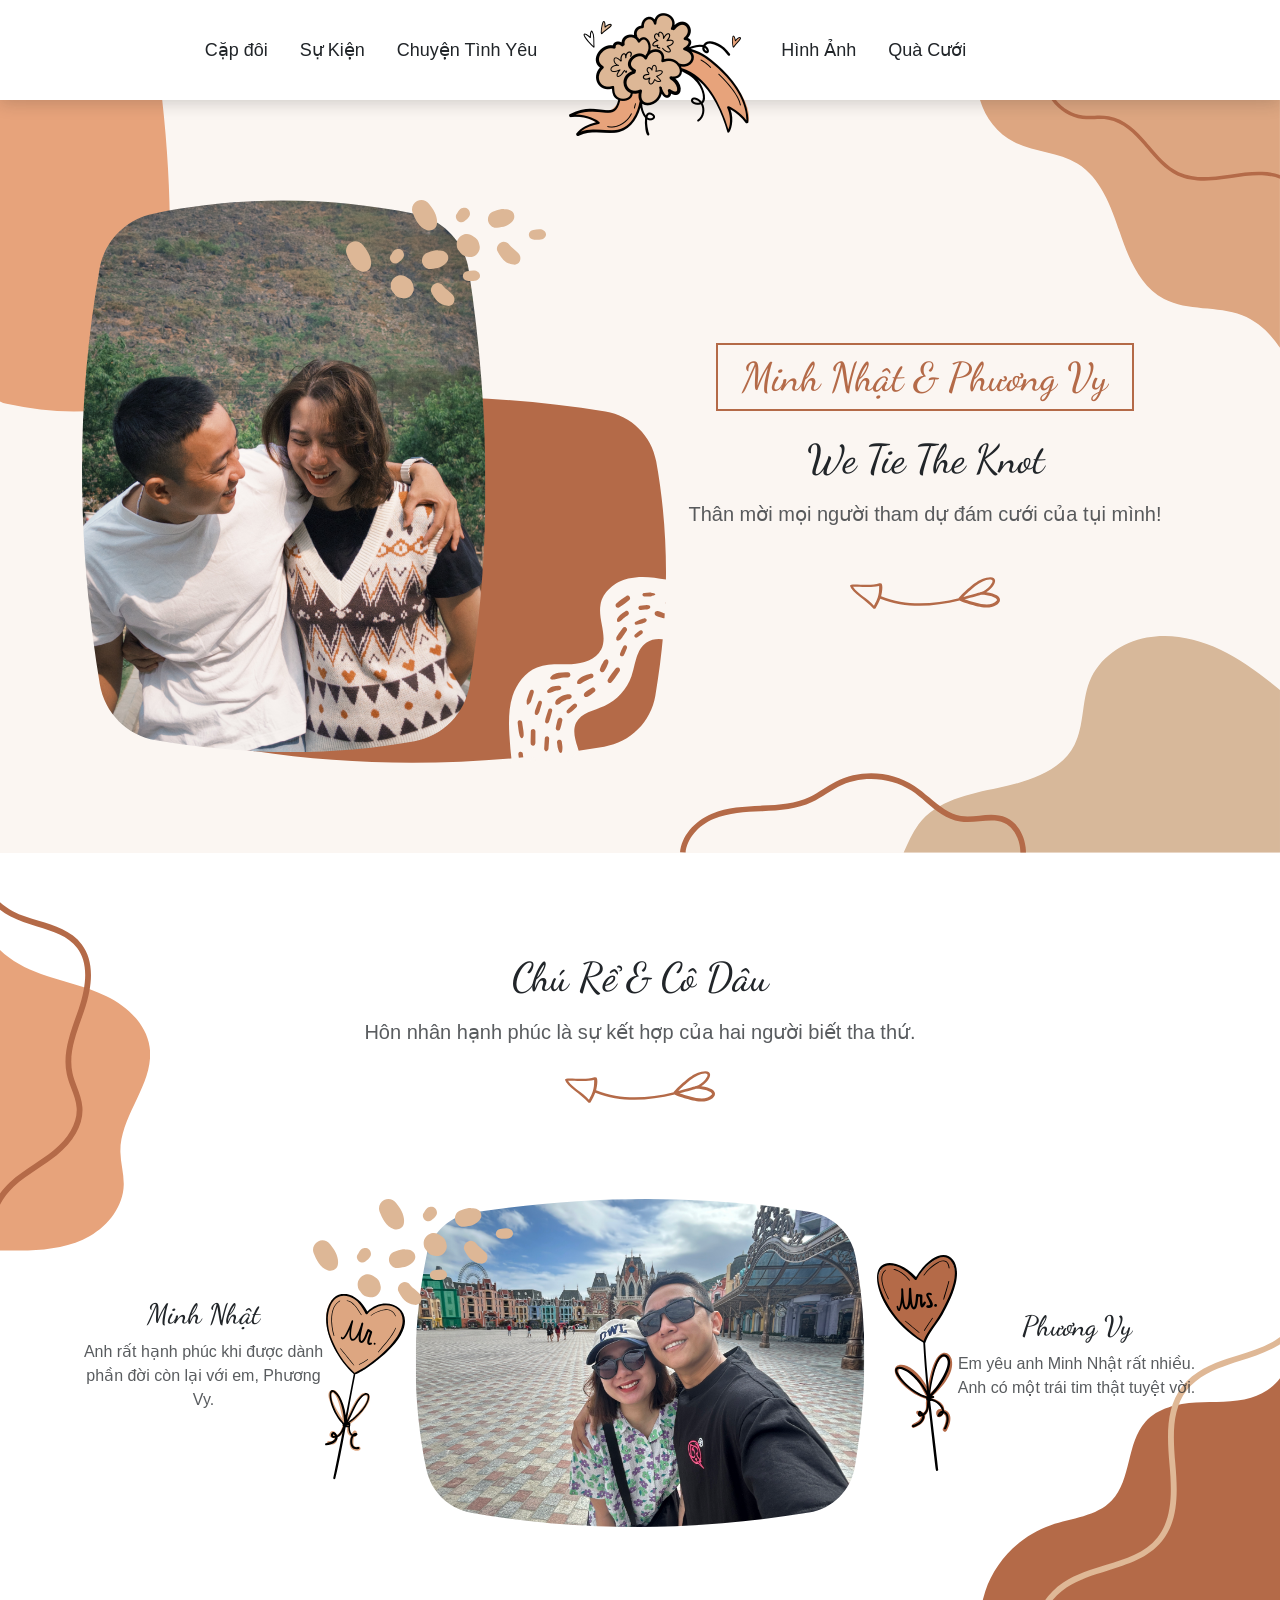
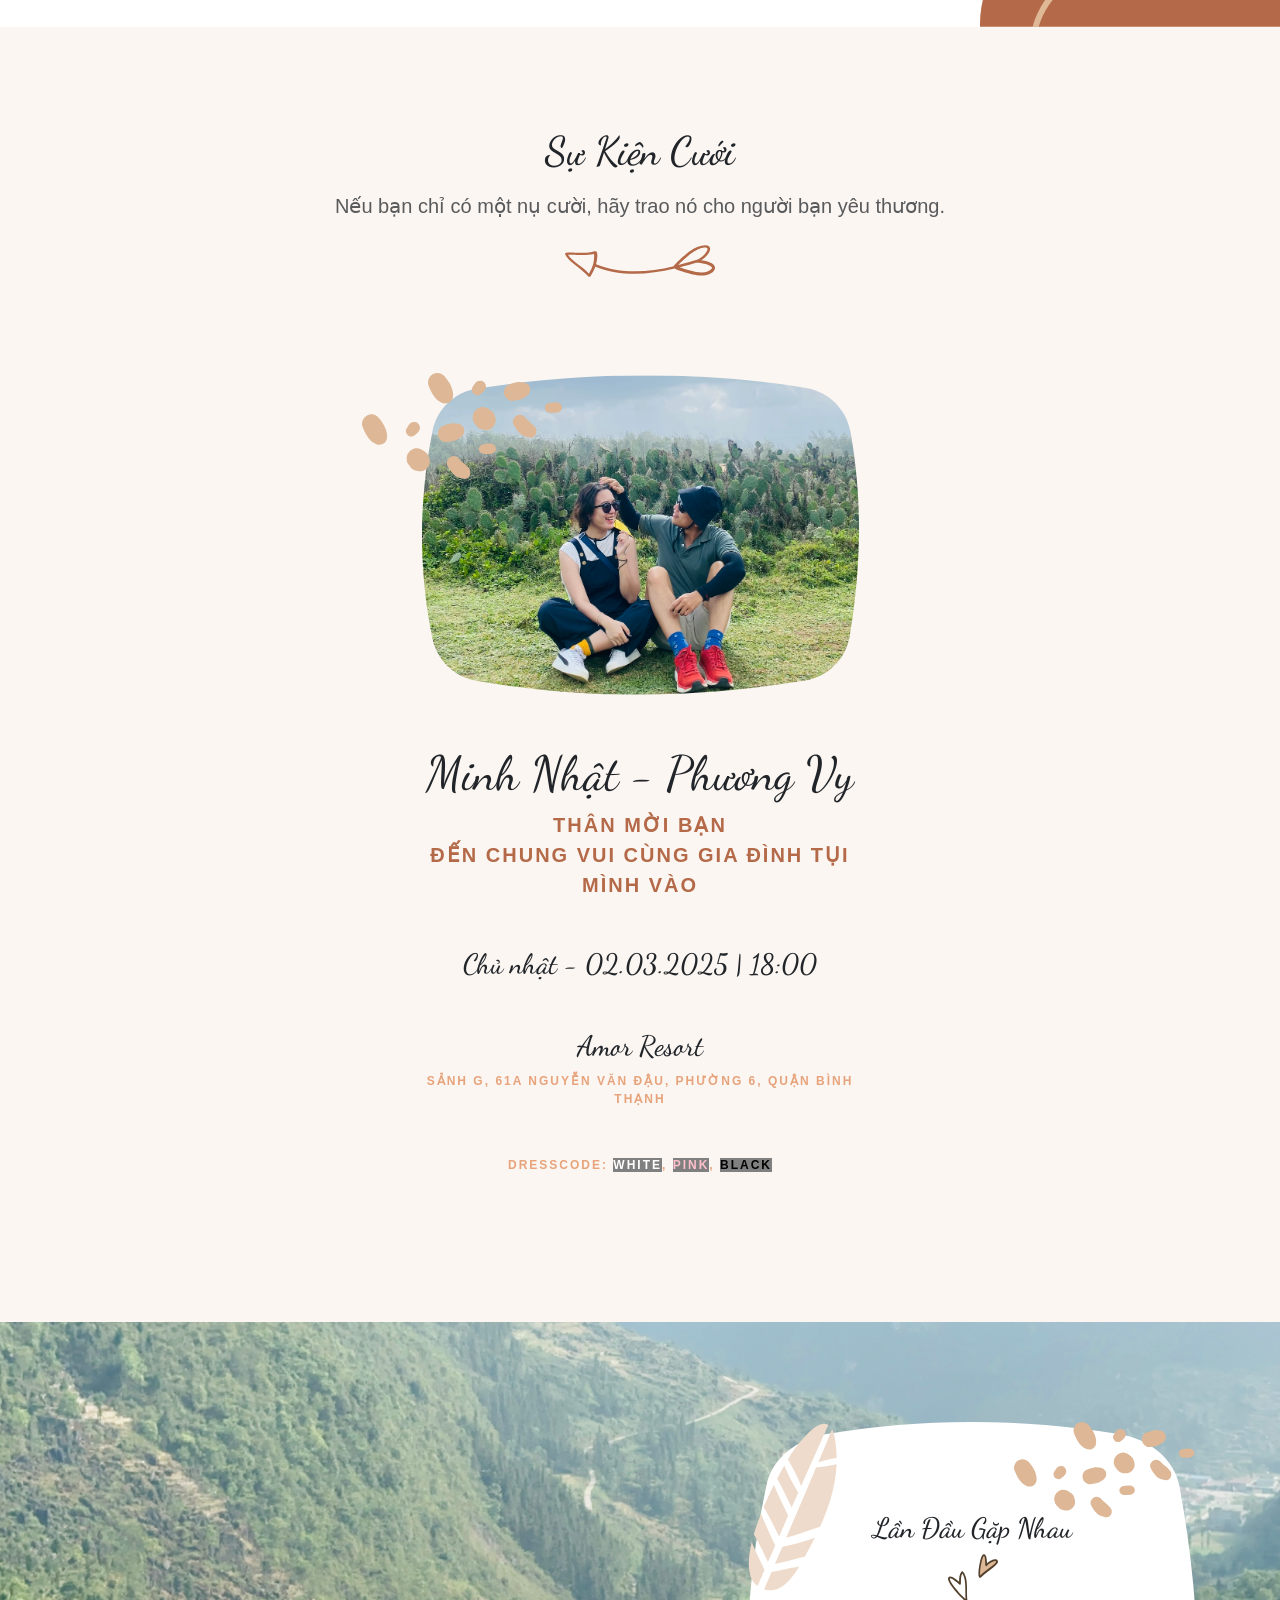
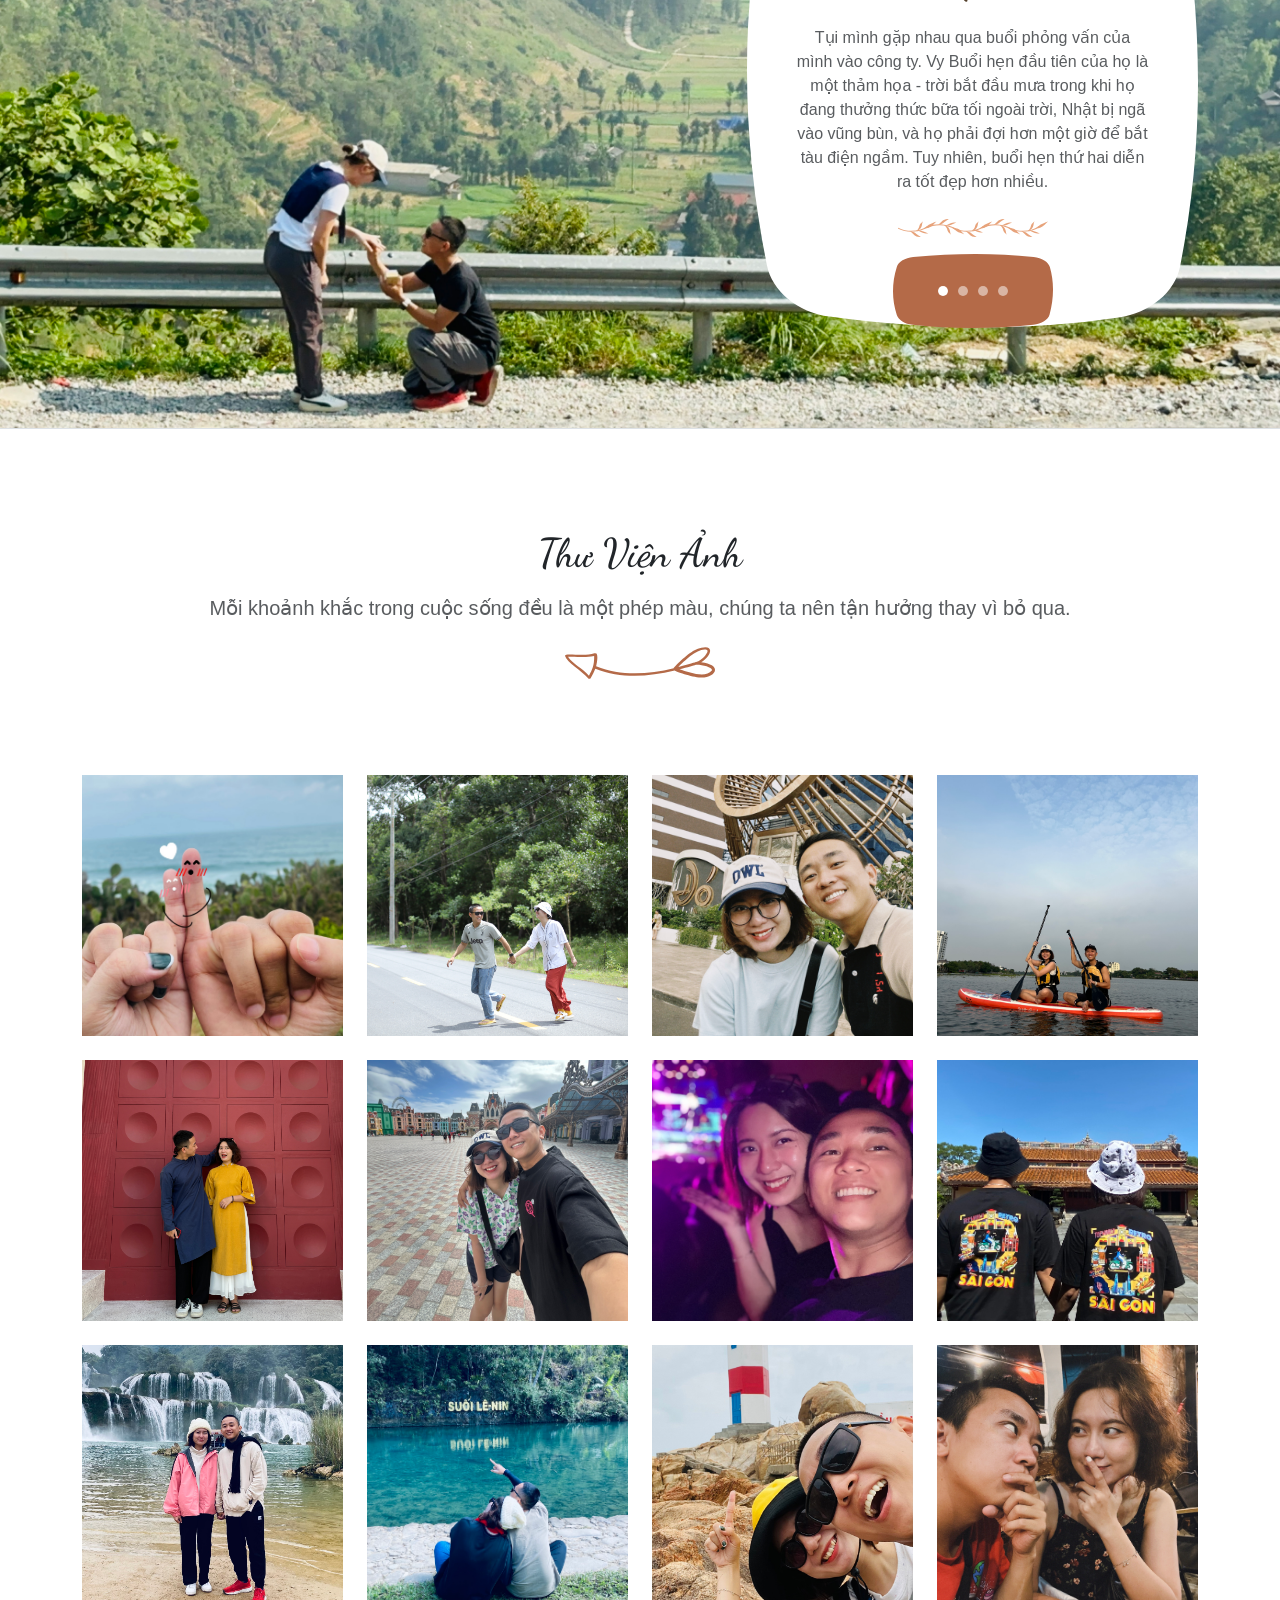
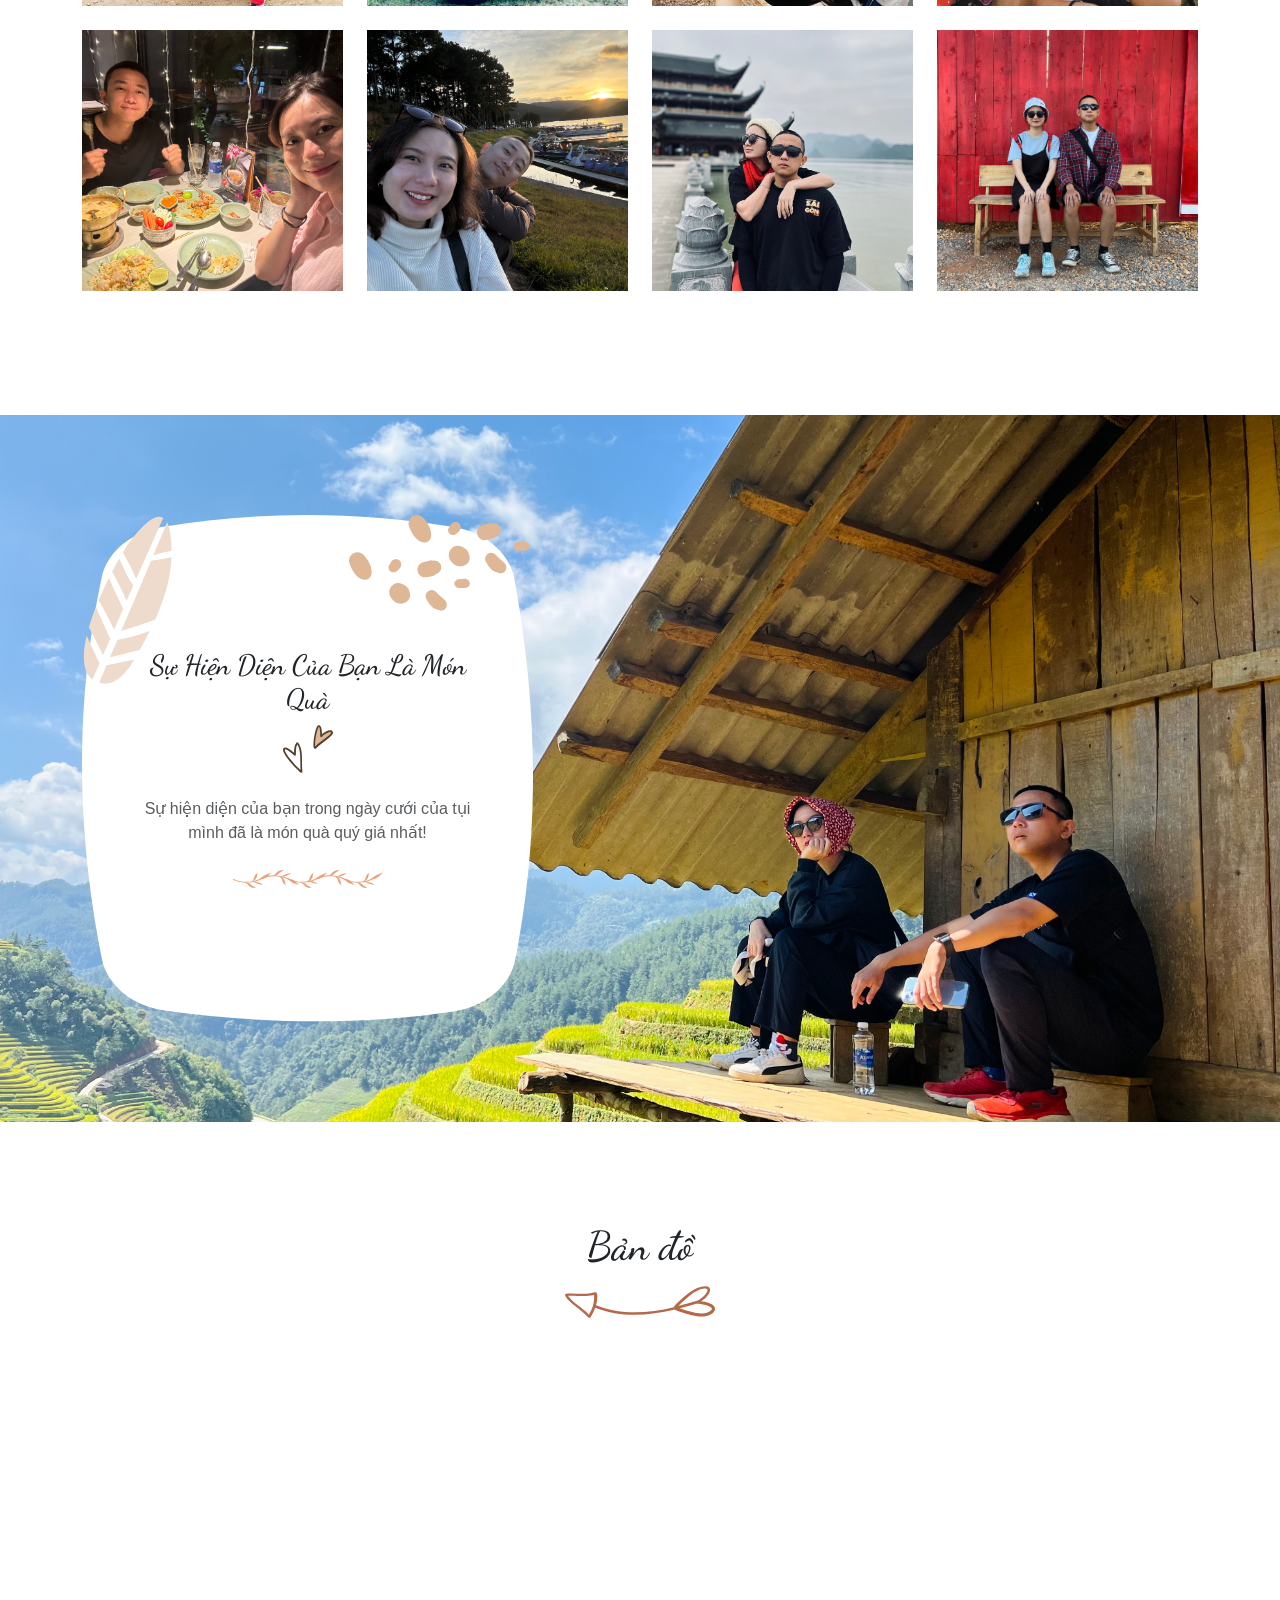
==== commit 8fa897a2: "Update the" ====
--- a/index.html
+++ b/index.html
@@ -377,7 +377,7 @@
               <div class="col-6 col-lg-3 mb-4">
                   <figure>
                       <a href="javascript:void(0)" data-gall="photos" class="vbox-item">
-                          <img src="images2/828928F7-6C85-4067-877C-E73E21466E10.JPG" alt="" class="img-fluid">
+                          <img src="images2/hihi.jpg" alt="" class="img-fluid">
                       </a>
                   </figure>
               </div>
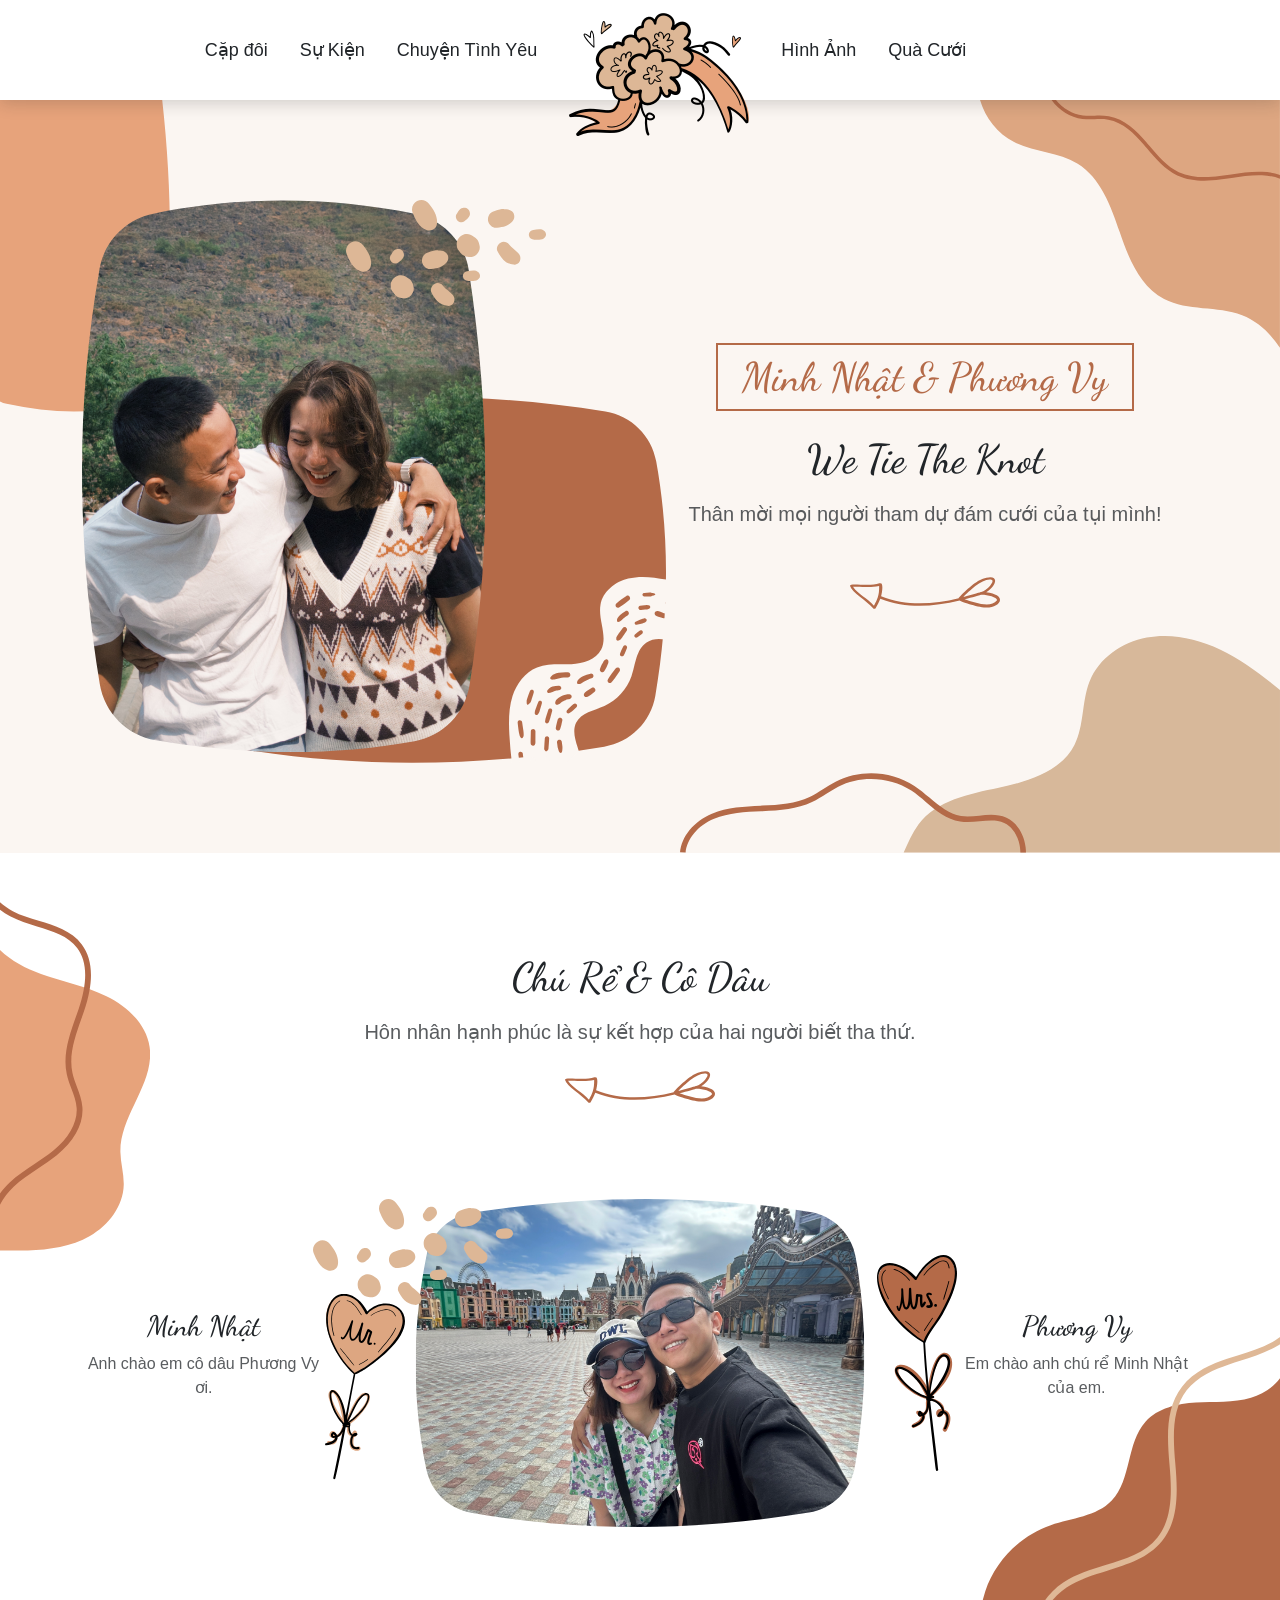
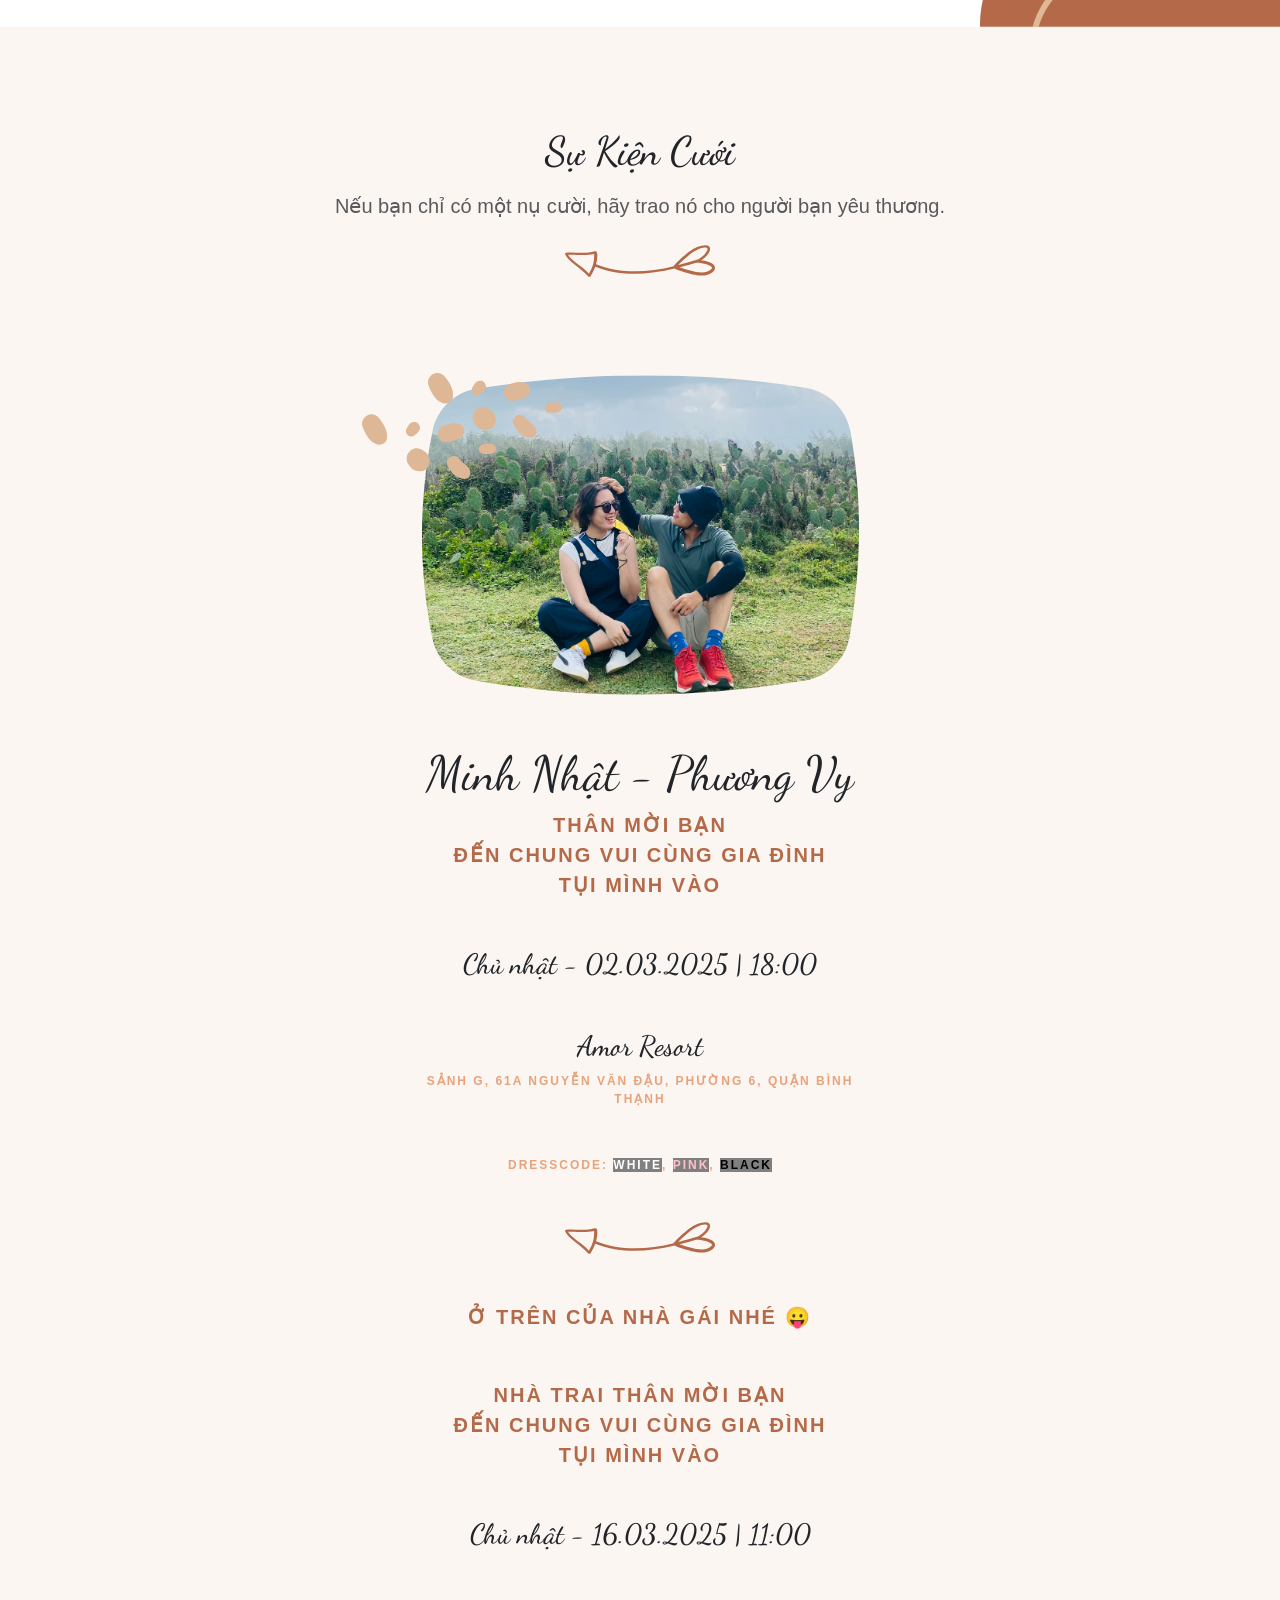
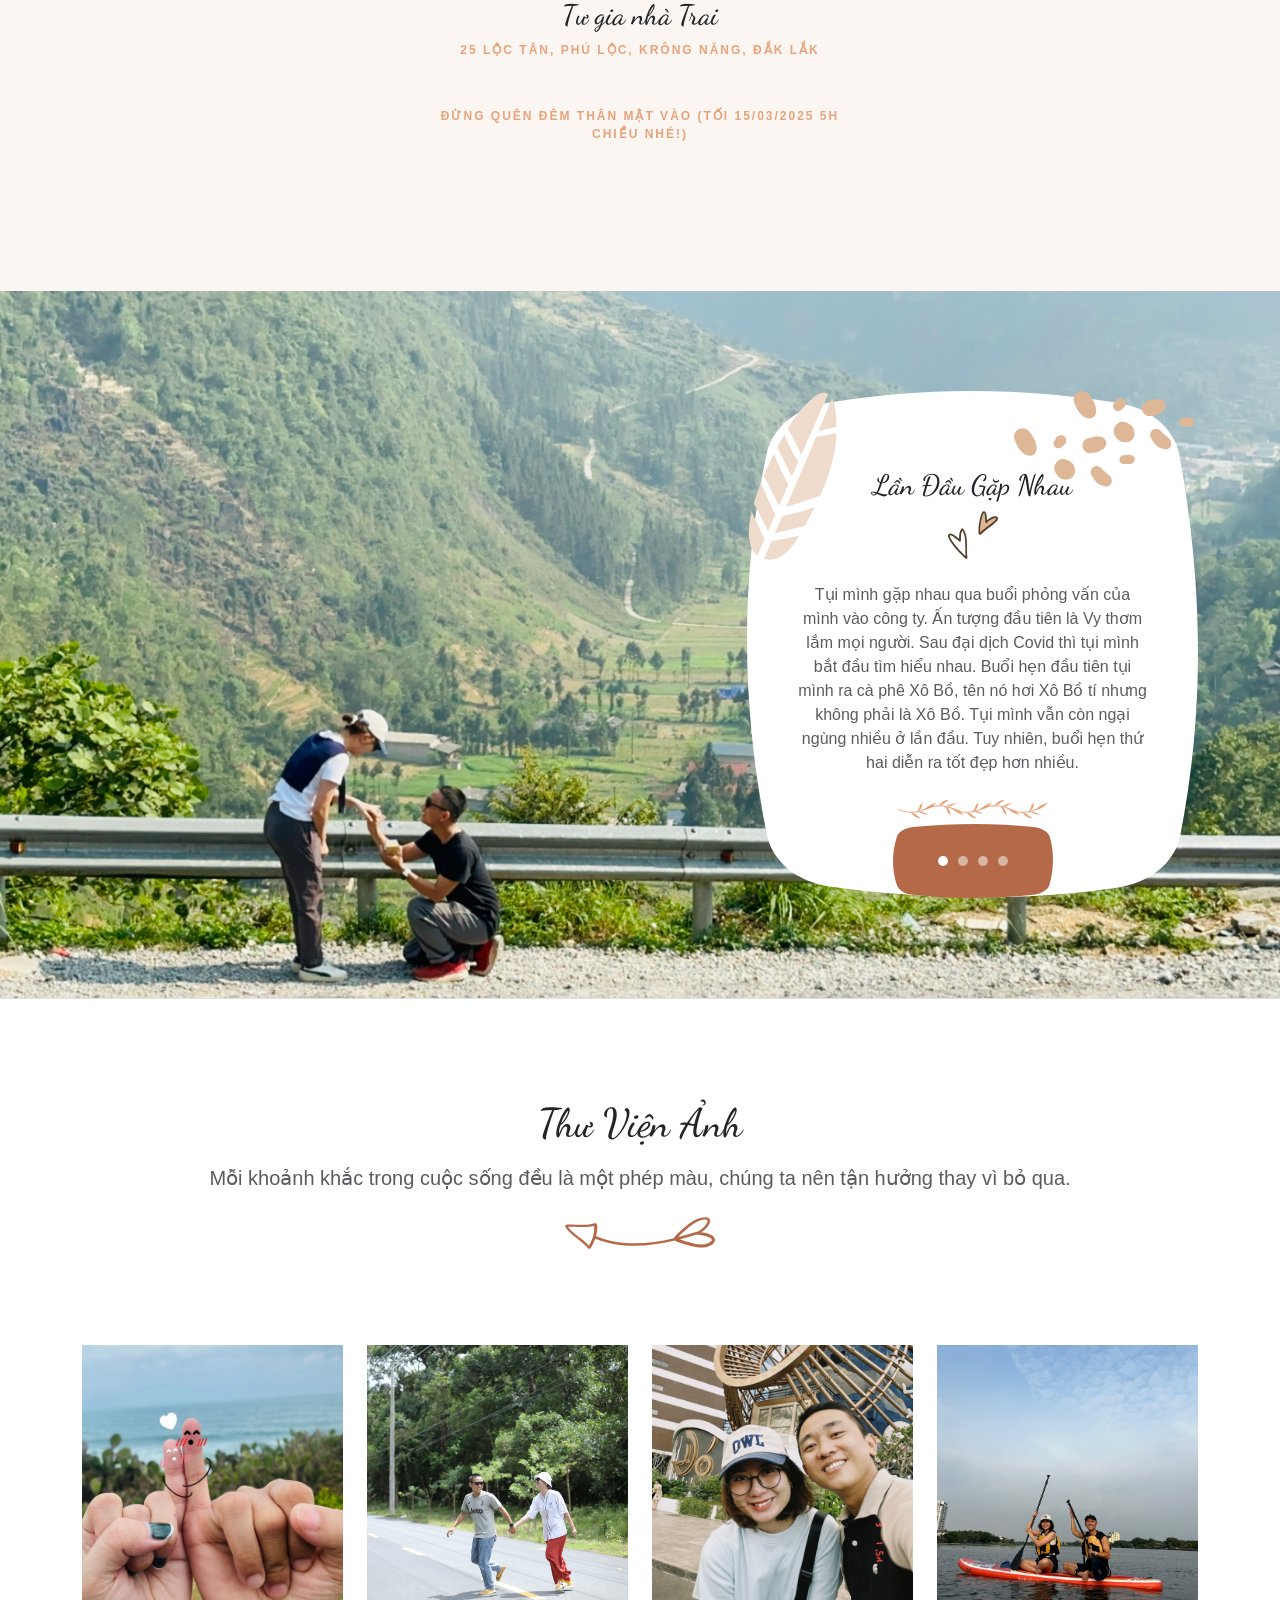
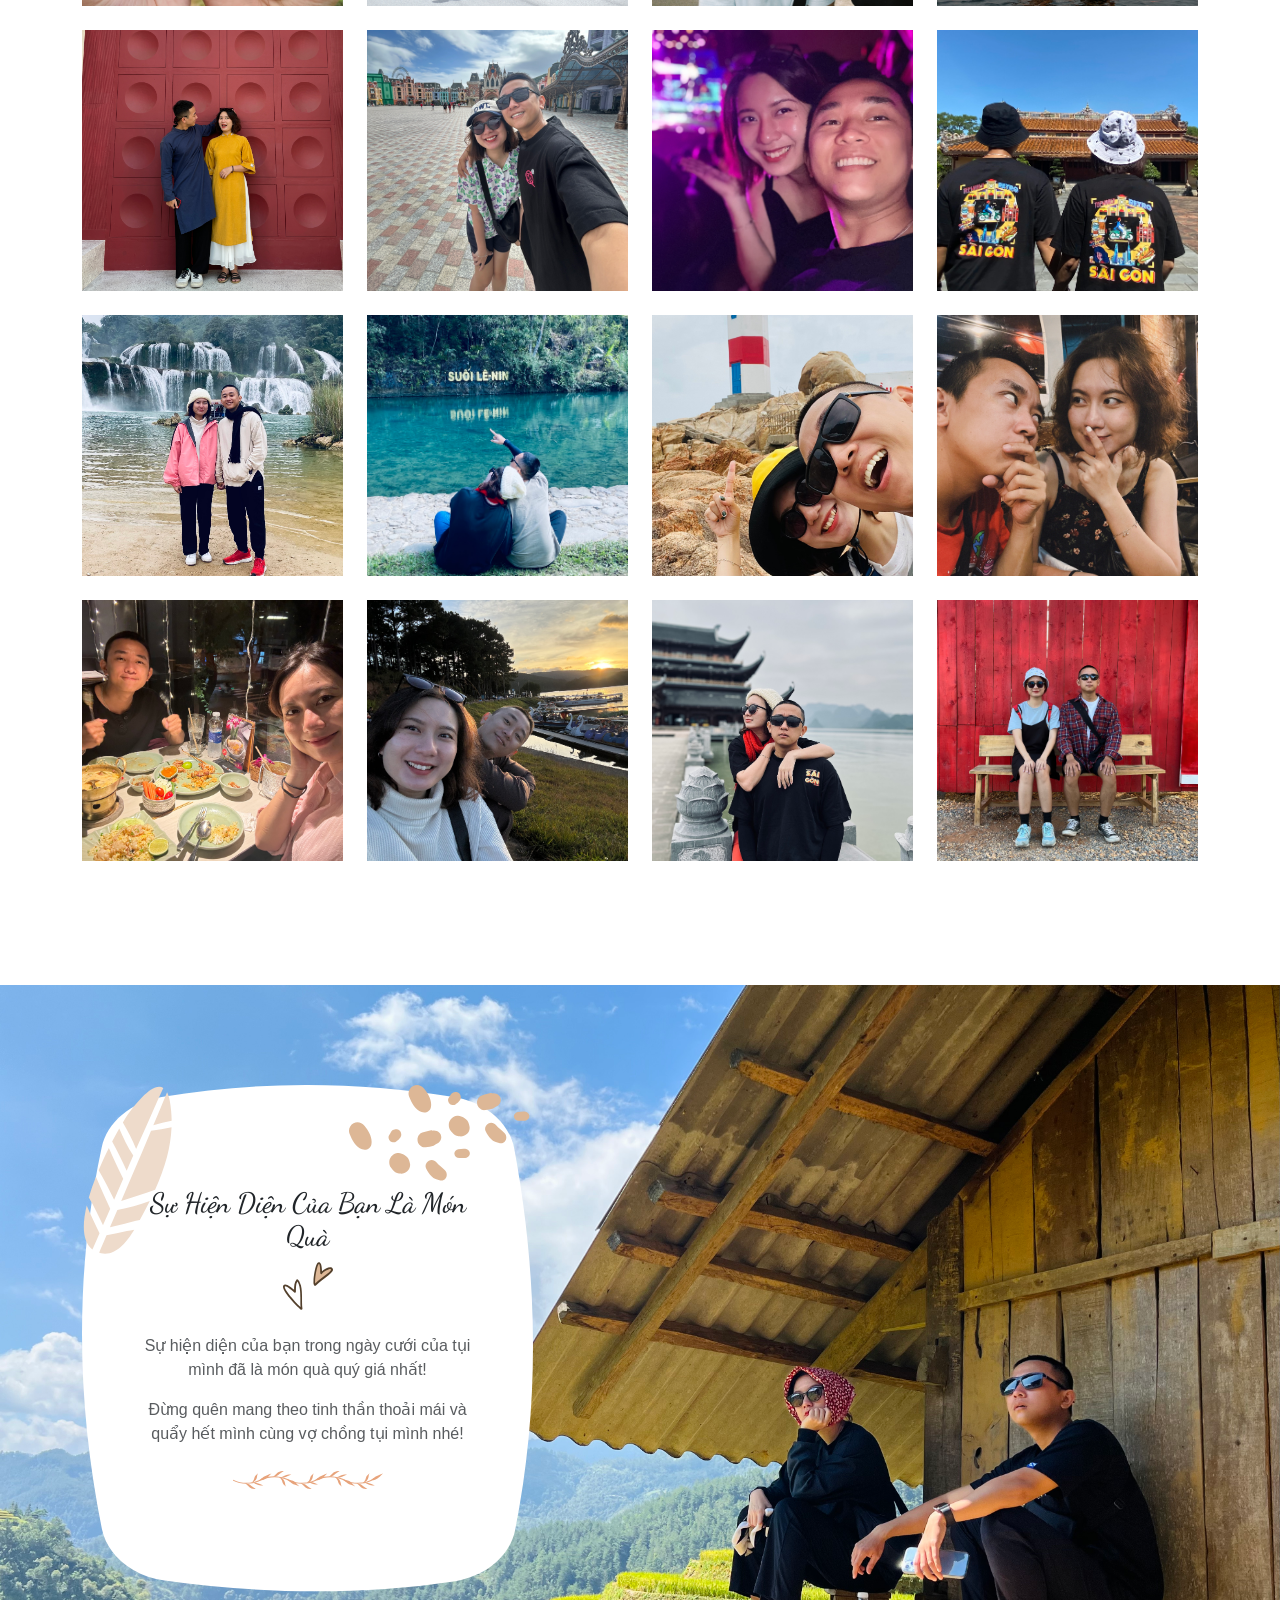
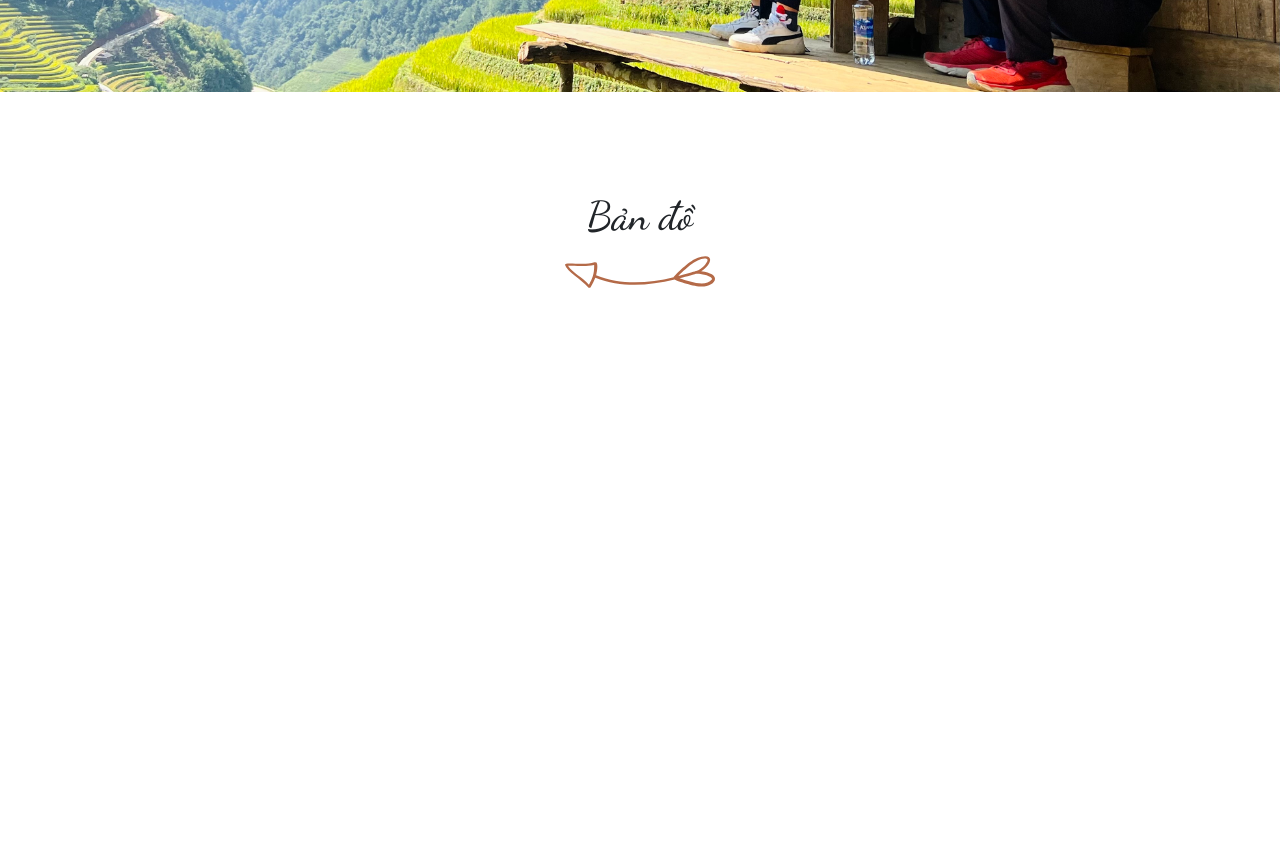
==== commit 7a8afccc: "Update the" ====
--- a/index.html
+++ b/index.html
@@ -158,7 +158,7 @@
           <div class="row align-items-center gx-xl-5 justify-content-center">
               <div class="col-10 col-md-8 col-lg-5 col-xl-3 mb-5 mb-xl-0 text-center">
                   <h3 class="font-alt">Minh Nhật</h3>
-                  <p class="text-body-secondary">Anh rất hạnh phúc khi được dành phần đời còn lại với em, Phương Vy.</p>
+                  <p class="text-body-secondary">Anh chào em cô dâu Phương Vy ơi.</p>
               </div>
               <!-- //.col-10 -->
 
@@ -187,7 +187,7 @@
 
               <div class="col-10 col-md-8 col-lg-5 col-xl-3 text-center">
                   <h3 class="font-alt">Phương Vy</h3>
-                  <p class="text-body-secondary">Em yêu anh Minh Nhật rất nhiều. Anh có một trái tim thật tuyệt vời.</p>
+                  <p class="text-body-secondary">Em chào anh chú rể Minh Nhật của em.</p>
               </div>
               <!-- //.col-10 -->
           </div>
@@ -237,7 +237,8 @@
 
                   <h3 class="display-5 font-alt">Minh Nhật - Phương Vy</h3>
                   <p class="fs-5 fw-bold ls-2 mb-5 text-primary text-uppercase">Thân mời bạn</br>
-                    Đến chung vui cùng gia đình tụi mình vào
+                    Đến chung vui cùng gia đình<br>
+                    tụi mình vào
                   </p>
 
                   <ul class="list-unstyled">
@@ -258,6 +259,28 @@
                         </p>
                       </li>
                   </ul>
+
+                  <span class="divider divider-arrow mb-5"></span>
+                  <p class="fs-5 fw-bold ls-2 mb-5 text-primary text-uppercase">Ở trên của nhà Gái nhé 😛</p>
+                  <p class="fs-5 fw-bold ls-2 mb-5 text-primary text-uppercase">
+                    Nhà trai Thân mời bạn<br>
+                    Đến chung vui cùng gia đình<br>
+                    tụi mình vào
+                  </p>
+
+                  <ul class="list-unstyled">
+                    <li class="mb-5">
+                        <h3 class="font-alt">Chủ nhật - 16.03.2025  |  11:00</h3>
+                    </li>
+
+                    <li class="mb-5">
+                        <h3 class="font-alt">Tư gia nhà Trai</h3>
+                        <p class="fs-10 fw-bold ls-2 m-0 text-primary-2 text-uppercase">25 Lộc Tân, Phú Lộc, Krông Năng, Đắk Lắk</p>
+                    </li>
+                    <li class="mb-5">
+                        <p class="fs-10 fw-bold ls-2 m-0 text-primary-2 text-uppercase">Đừng quên đêm thân mật vào (tối 15/03/2025 5h chiều nhé!)</p>
+                    </li>
+                </ul>
               </div>
           </div>
           <!-- //.row -->
@@ -279,7 +302,7 @@
                                   <div class="shape-rect-content d-flex flex-column justify-content-center pb-5 pb-xl-0 px-4 px-sm-5 text-center">
                                       <h3 class="font-alt">Lần Đầu Gặp Nhau</h3>
                                       <span class="divider divider-heart mb-4"></span>
-                                      <p class="mb-xl-4 text-body-secondary">Tụi mình gặp nhau qua buổi phỏng vấn của mình vào công ty. Vy  Buổi hẹn đầu tiên của họ là một thảm họa - trời bắt đầu mưa trong khi họ đang thưởng thức bữa tối ngoài trời, Nhật bị ngã vào vũng bùn, và họ phải đợi hơn một giờ để bắt tàu điện ngầm. Tuy nhiên, buổi hẹn thứ hai diễn ra tốt đẹp hơn nhiều.</p>
+                                      <p class="mb-xl-4 text-body-secondary">Tụi mình gặp nhau qua buổi phỏng vấn của mình vào công ty. Ấn tượng đầu tiên là Vy thơm lắm mọi người. Sau đại dịch Covid thì tụi mình bắt đầu tìm hiểu nhau. Buổi hẹn đầu tiên tụi mình ra cà phê Xô Bồ, tên nó hơi Xô Bồ tí nhưng không phải là Xô Bồ. Tụi mình vẫn còn ngại ngùng nhiều ở lần đầu. Tuy nhiên, buổi hẹn thứ hai diễn ra tốt đẹp hơn nhiều.</p>
                                       <span class="divider divider-floral d-none d-xl-block"></span>
                                   </div>
                                   <!-- //.shape-rect-content -->
@@ -296,7 +319,7 @@
                                   <div class="shape-rect-content d-flex flex-column justify-content-center pb-5 pb-xl-0 px-4 px-sm-5 text-center">
                                       <h3 class="font-alt">Những Buổi Hẹn Hò</h3>
                                       <span class="divider divider-heart mb-4"></span>
-                                      <p class="mb-xl-4 text-body-secondary">Sau buổi hẹn đầu tiên đầy trắc trở, Nhật và Vy bắt đầu dành nhiều thời gian bên nhau hơn. Họ cùng nhau khám phá những quán cà phê mới, dạo phố cuối tuần và chia sẻ những câu chuyện về cuộc sống. Mỗi buổi hẹn lại khiến họ hiểu nhau nhiều hơn và gắn kết hơn.</p>
+                                      <p class="mb-xl-4 text-body-secondary">Điểm thú vị là tụi mình chung công ty nên mình được đưa đón Vy đi làm mỗi ngày. Tụi mình cùng nhau khám phá những quán cà phê mới, dạo phố cuối tuần và chia sẻ những câu chuyện về cuộc sống. Mỗi buổi hẹn lại khiến họ hiểu nhau nhiều hơn và gắn kết hơn.</p>
                                       <span class="divider divider-floral d-none d-xl-block"></span>
                                   </div>
                                   <!-- //.shape-rect-content -->
@@ -313,7 +336,7 @@
                                   <div class="shape-rect-content d-flex flex-column justify-content-center pb-5 pb-xl-0 px-4 px-sm-5 text-center">
                                       <h3 class="font-alt">Khoảnh Khắc Hạnh Phúc</h3>
                                       <span class="divider divider-heart mb-4"></span>
-                                      <p class="mb-xl-4 text-body-secondary">Những tháng ngày bên nhau trôi qua thật ngọt ngào. Họ cùng nhau trải qua nhiều kỷ niệm đáng nhớ, từ những chuyến đi chơi xa đến những buổi tối đơn giản ở nhà nấu ăn cùng nhau. Tình yêu của họ lớn dần theo thời gian, và họ biết rằng đã tìm được người đặc biệt của cuộc đời mình.</p>
+                                      <p class="mb-xl-4 text-body-secondary">Những tháng ngày bên nhau trôi qua thật nhanh, vui có buồn có. Cùng nhau trải qua nhiều kỷ niệm đáng nhớ, từ những chuyến đi chơi xa ở Tây Bắc đến những buổi tối đơn giản ở nhà đi dạo cùng nhau. Tình yêu lớn dần theo thời gian, và tụi mình hiểu nhau càng nhiều, chấp nhận được những thứ khác biệt của nhau.</p>
                                       <span class="divider divider-floral d-none d-xl-block"></span>
                                   </div>
                                   <!-- //.shape-rect-content -->
@@ -330,7 +353,7 @@
                                   <div class="shape-rect-content d-flex flex-column justify-content-center pb-5 pb-xl-0 px-4 px-sm-5 text-center">
                                       <h3 class="font-alt">Tình Yêu Trọn Vẹn</h3>
                                       <span class="divider divider-heart mb-4"></span>
-                                      <p class="mb-xl-4 text-body-secondary">Sau một năm bên nhau, Nhật và Vy đã chắc chắn về tình cảm của mình. Họ đã trải qua đủ những khoảnh khắc vui buồn, những thử thách và hạnh phúc. Tình yêu của họ đã trưởng thành và sâu sắc hơn, và họ biết rằng đã đến lúc bước tiếp sang trang mới của cuộc đời.</p>
+                                      <p class="mb-xl-4 text-body-secondary">Sau gần 3 năm bên nhau, tụi mình đã chắc chắn về tình cảm của nhau. Đã trải qua đủ những khoảnh khắc vui buồn, những thử thách và hạnh phúc. Tình yêu đã trưởng thành và sâu sắc hơn, và biết rằng đã đến lúc bước tiếp sang trang mới của cuộc đời.</p>
                                       <span class="divider divider-floral d-none d-xl-block"></span>
                                   </div>
                                   <!-- //.shape-rect-content -->
@@ -531,6 +554,7 @@
 
                           <div class="mb-2 text-body-secondary">
                               <p>Sự hiện diện của bạn trong ngày cưới của tụi mình đã là món quà quý giá nhất!</p>
+                              <p>Đừng quên mang theo tinh thần thoải mái và quẩy hết mình cùng vợ chồng tụi mình nhé!</p>
                           </div>
                           <!-- //.mb-2 -->
 
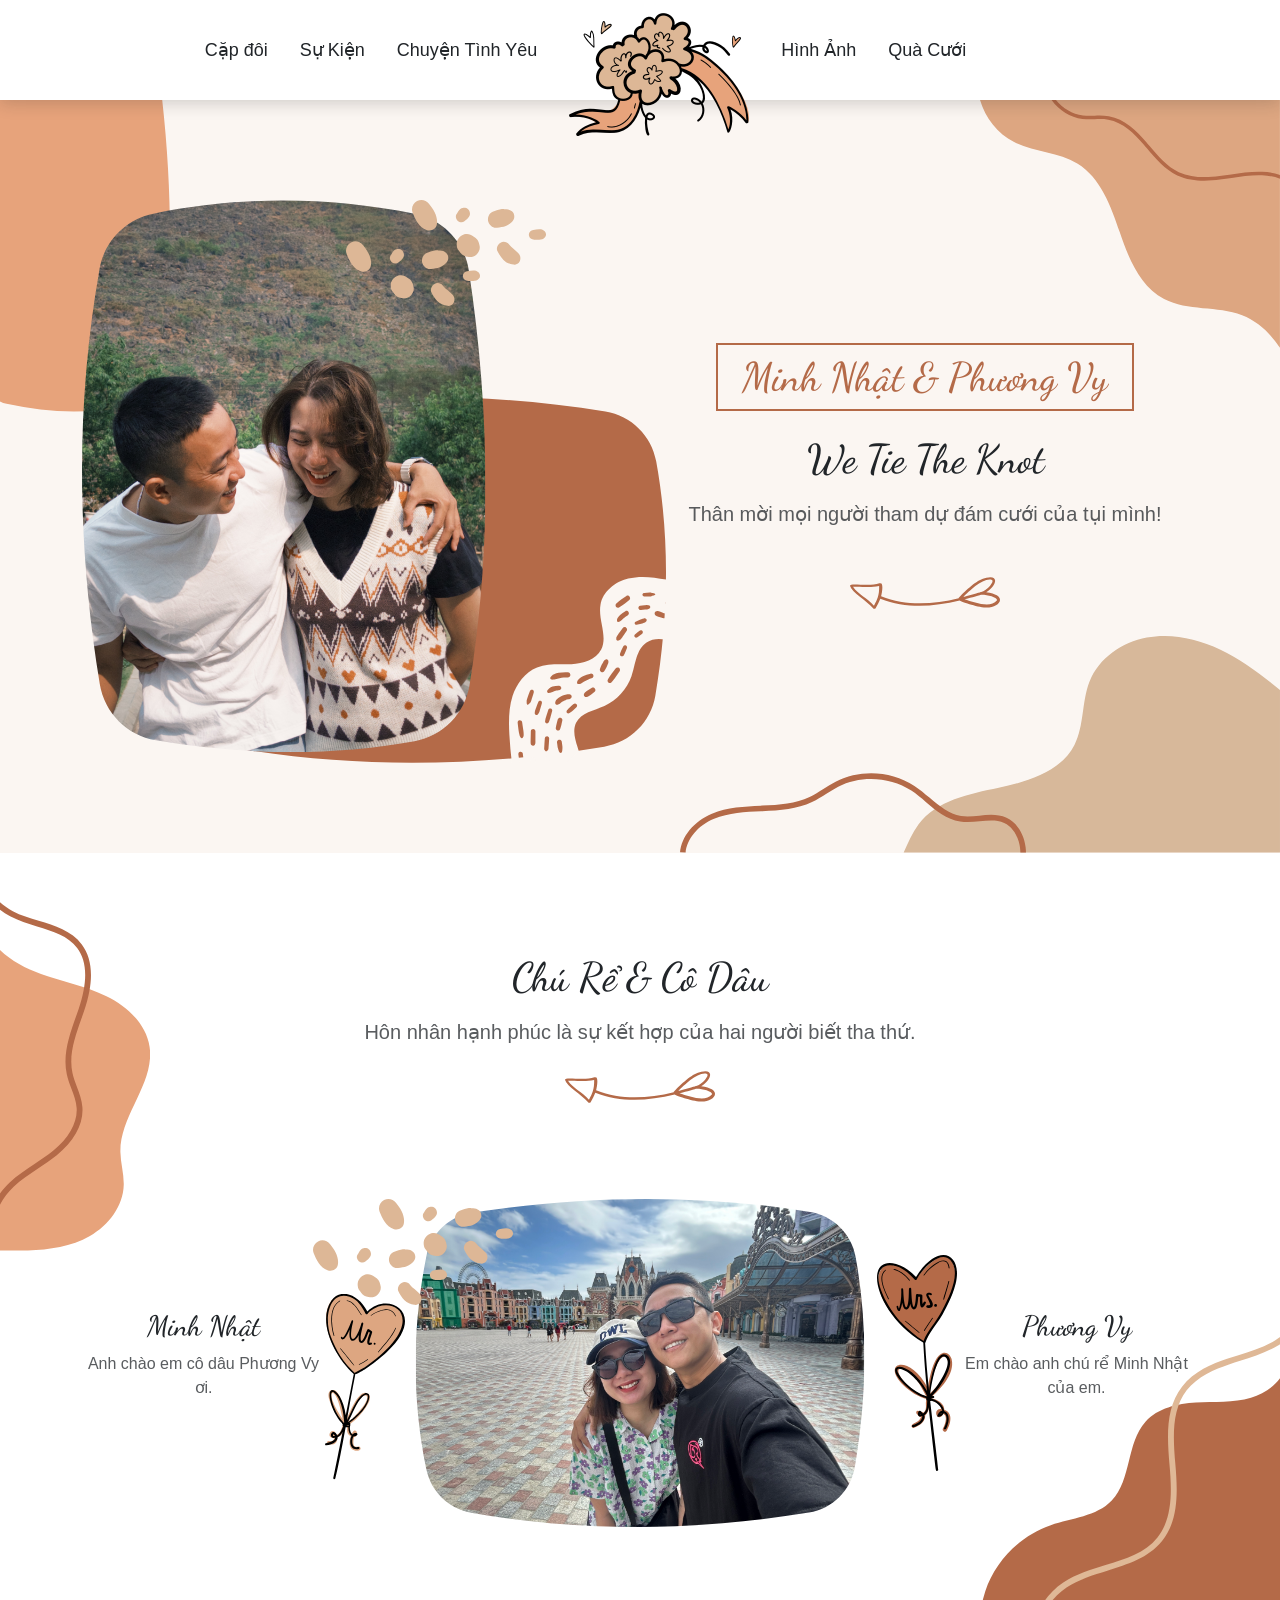
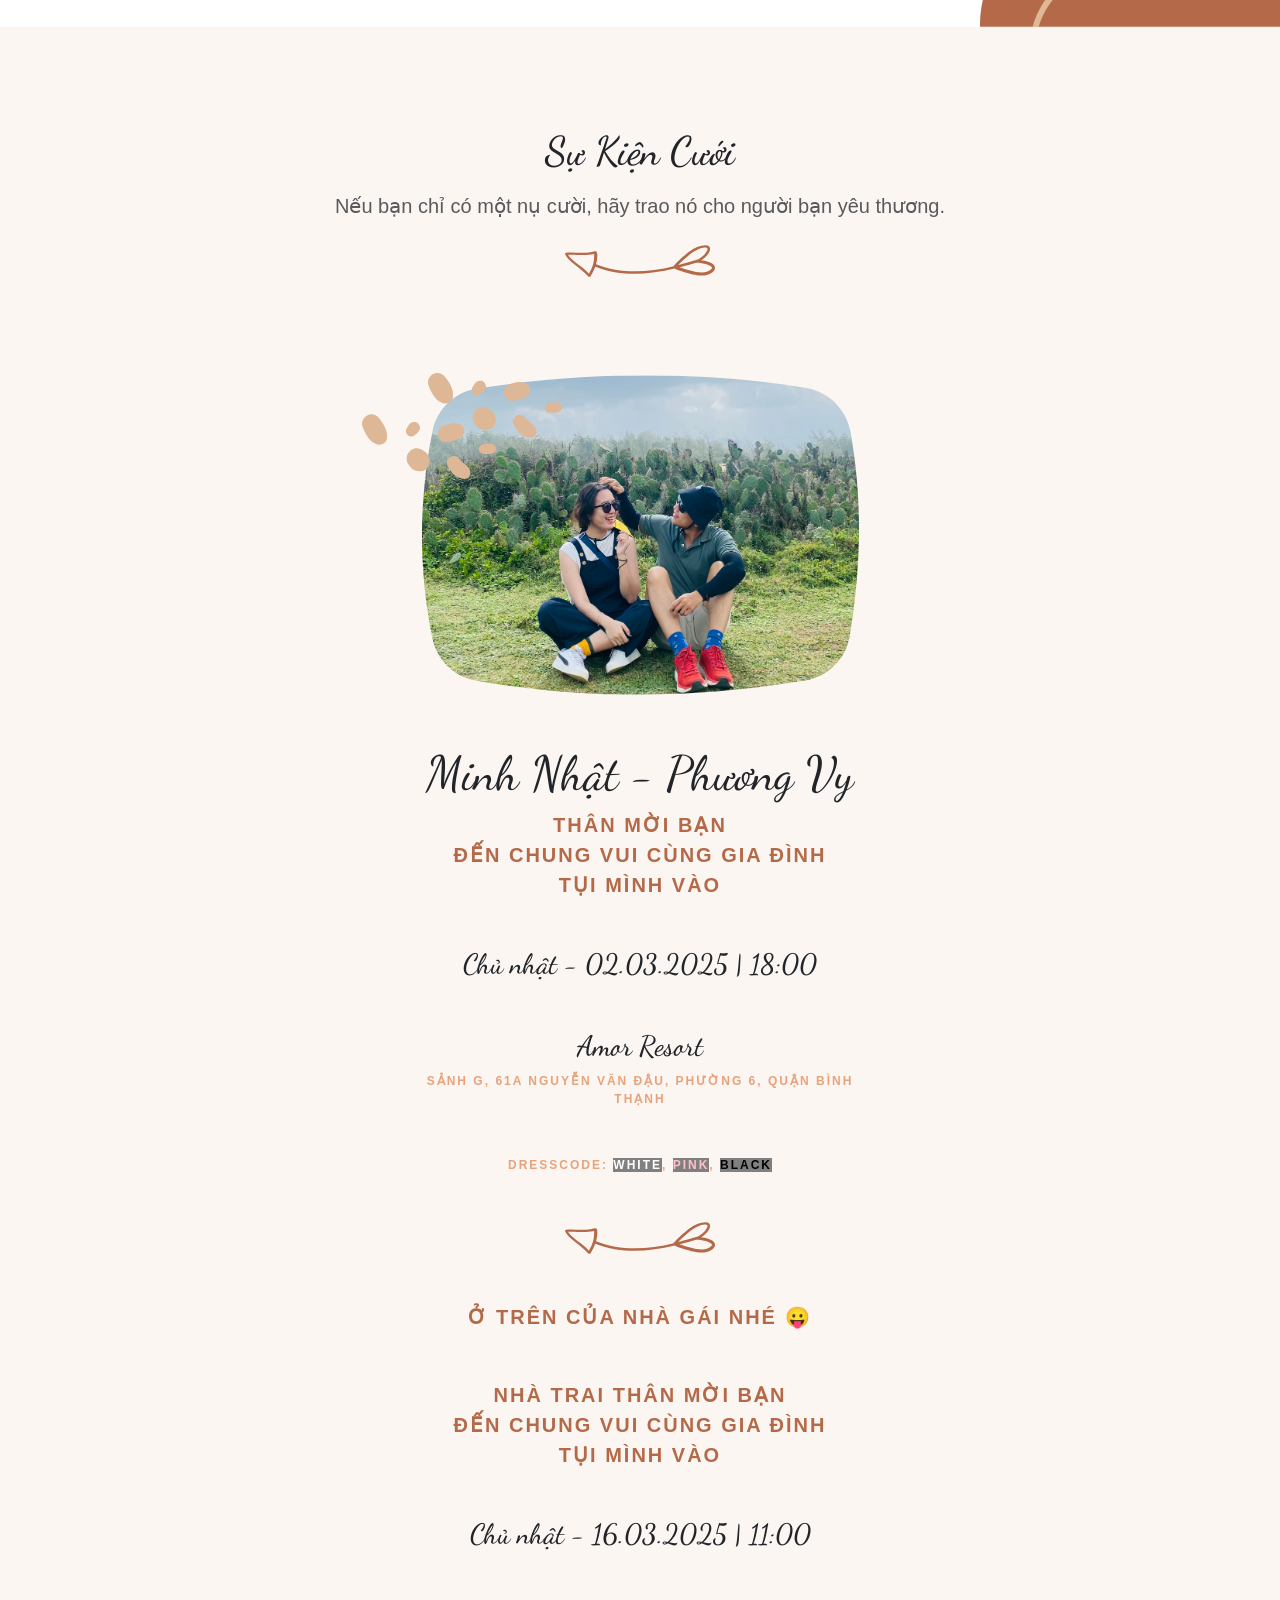
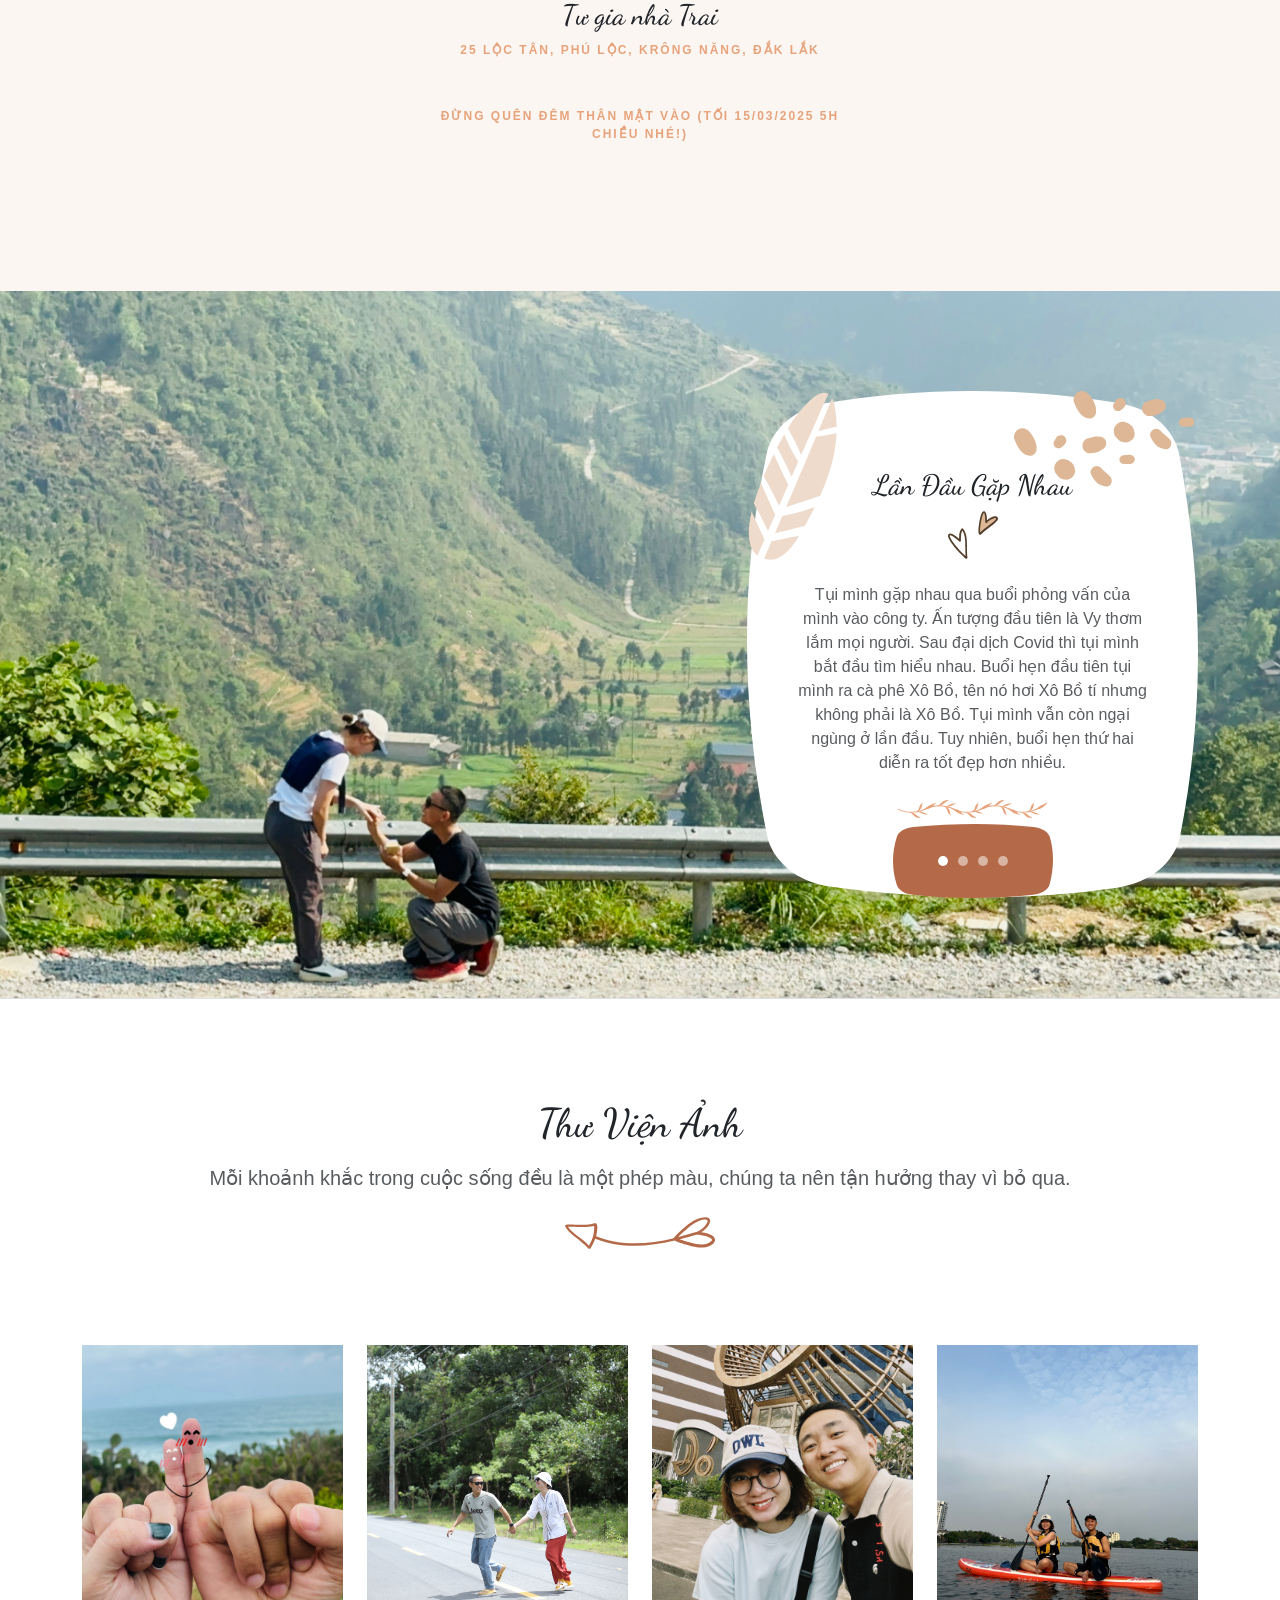
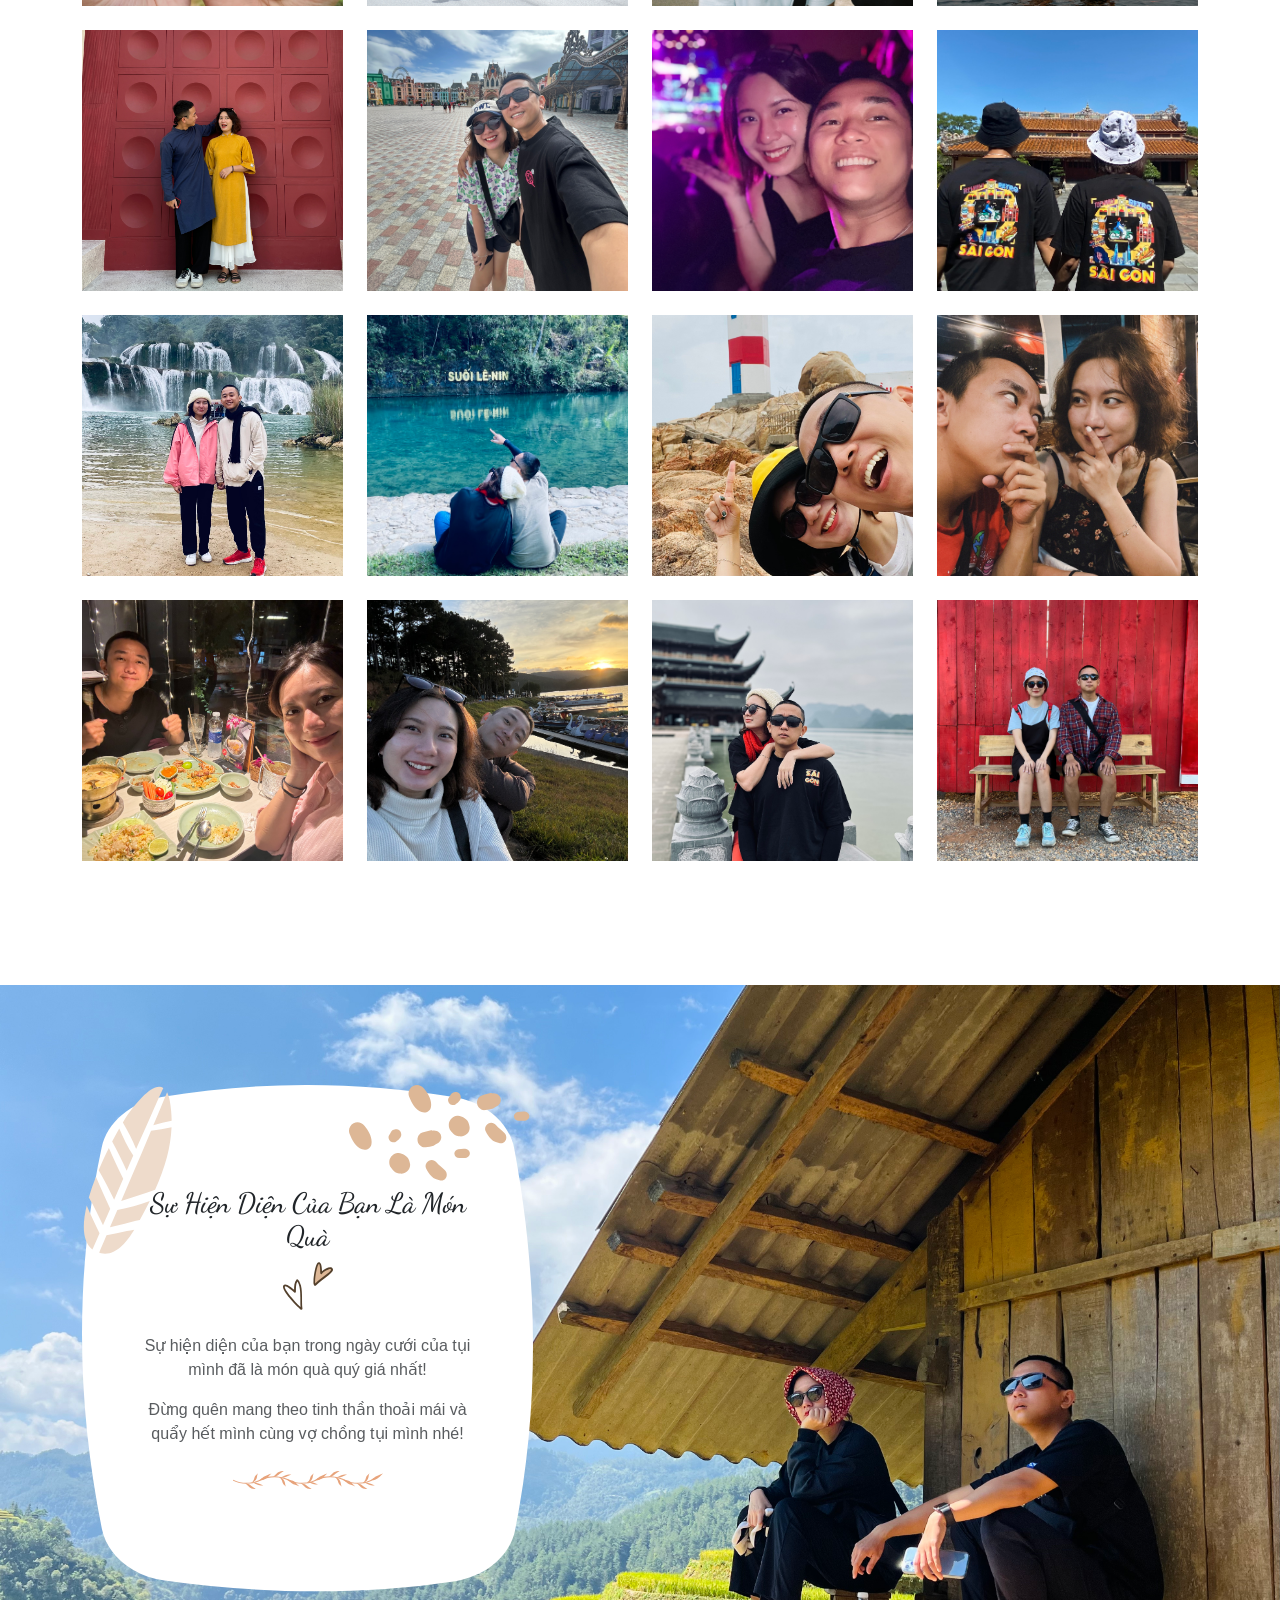
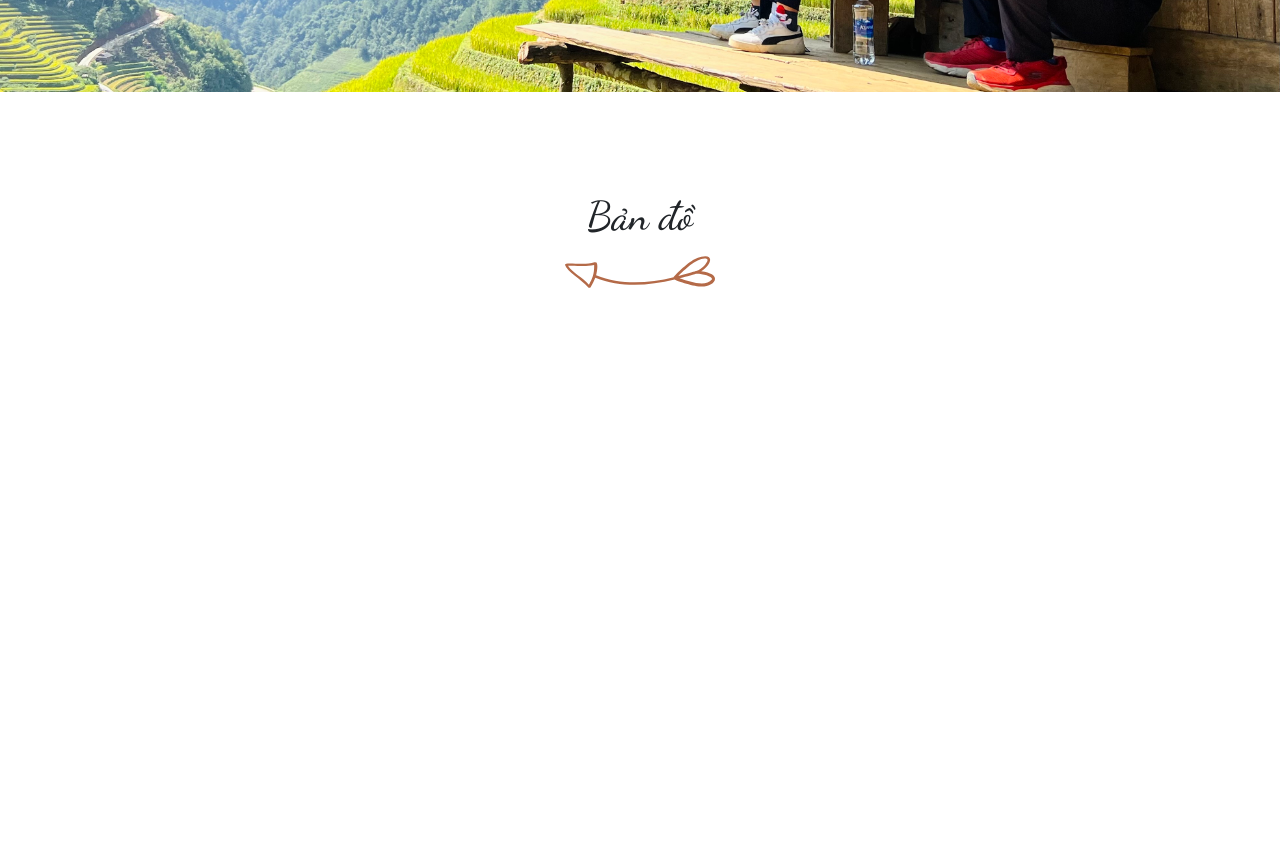
==== commit 50950d26: "Update the" ====
--- a/index.html
+++ b/index.html
@@ -302,7 +302,7 @@
                                   <div class="shape-rect-content d-flex flex-column justify-content-center pb-5 pb-xl-0 px-4 px-sm-5 text-center">
                                       <h3 class="font-alt">Lần Đầu Gặp Nhau</h3>
                                       <span class="divider divider-heart mb-4"></span>
-                                      <p class="mb-xl-4 text-body-secondary">Tụi mình gặp nhau qua buổi phỏng vấn của mình vào công ty. Ấn tượng đầu tiên là Vy thơm lắm mọi người. Sau đại dịch Covid thì tụi mình bắt đầu tìm hiểu nhau. Buổi hẹn đầu tiên tụi mình ra cà phê Xô Bồ, tên nó hơi Xô Bồ tí nhưng không phải là Xô Bồ. Tụi mình vẫn còn ngại ngùng nhiều ở lần đầu. Tuy nhiên, buổi hẹn thứ hai diễn ra tốt đẹp hơn nhiều.</p>
+                                      <p class="mb-xl-4 text-body-secondary">Tụi mình gặp nhau qua buổi phỏng vấn của mình vào công ty. Ấn tượng đầu tiên là Vy thơm lắm mọi người. Sau đại dịch Covid thì tụi mình bắt đầu tìm hiểu nhau. Buổi hẹn đầu tiên tụi mình ra cà phê Xô Bồ, tên nó hơi Xô Bồ tí nhưng không phải là Xô Bồ. Tụi mình vẫn còn ngại ngùng ở lần đầu. Tuy nhiên, buổi hẹn thứ hai diễn ra tốt đẹp hơn nhiều.</p>
                                       <span class="divider divider-floral d-none d-xl-block"></span>
                                   </div>
                                   <!-- //.shape-rect-content -->
